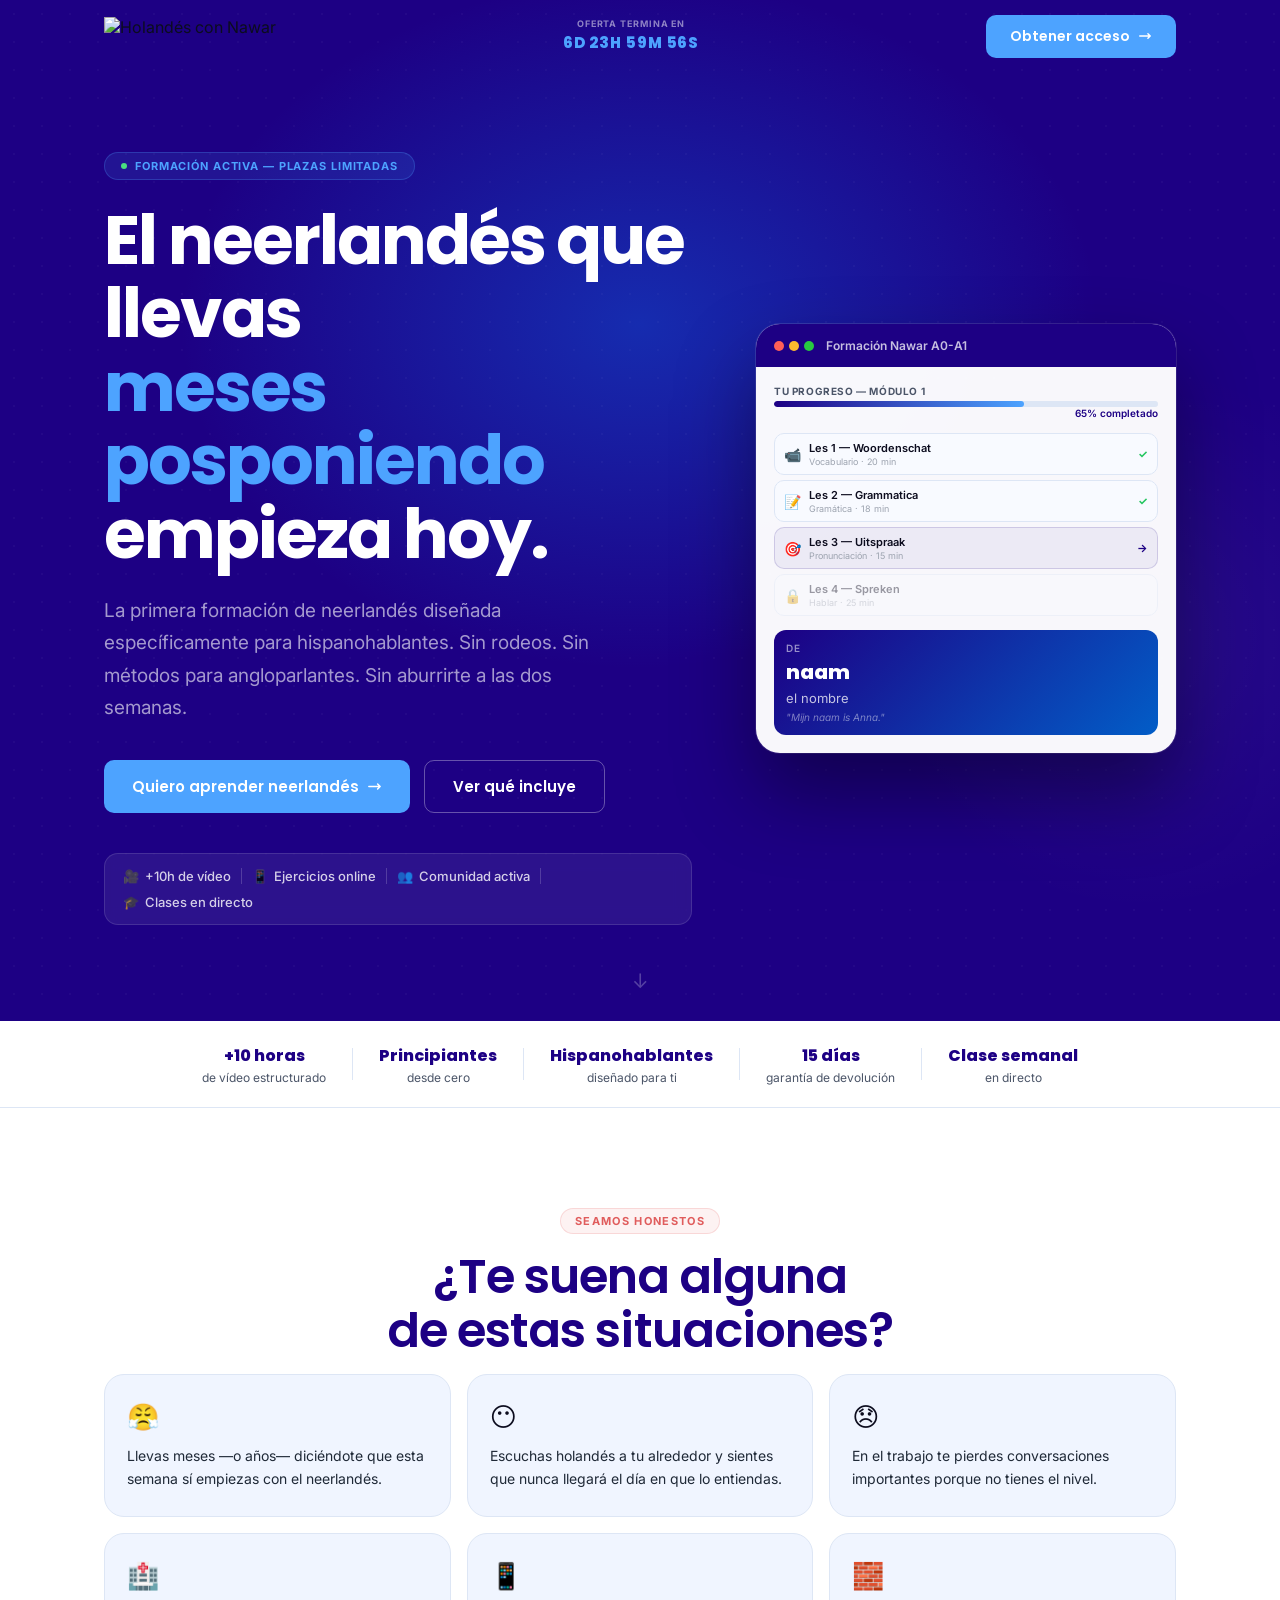
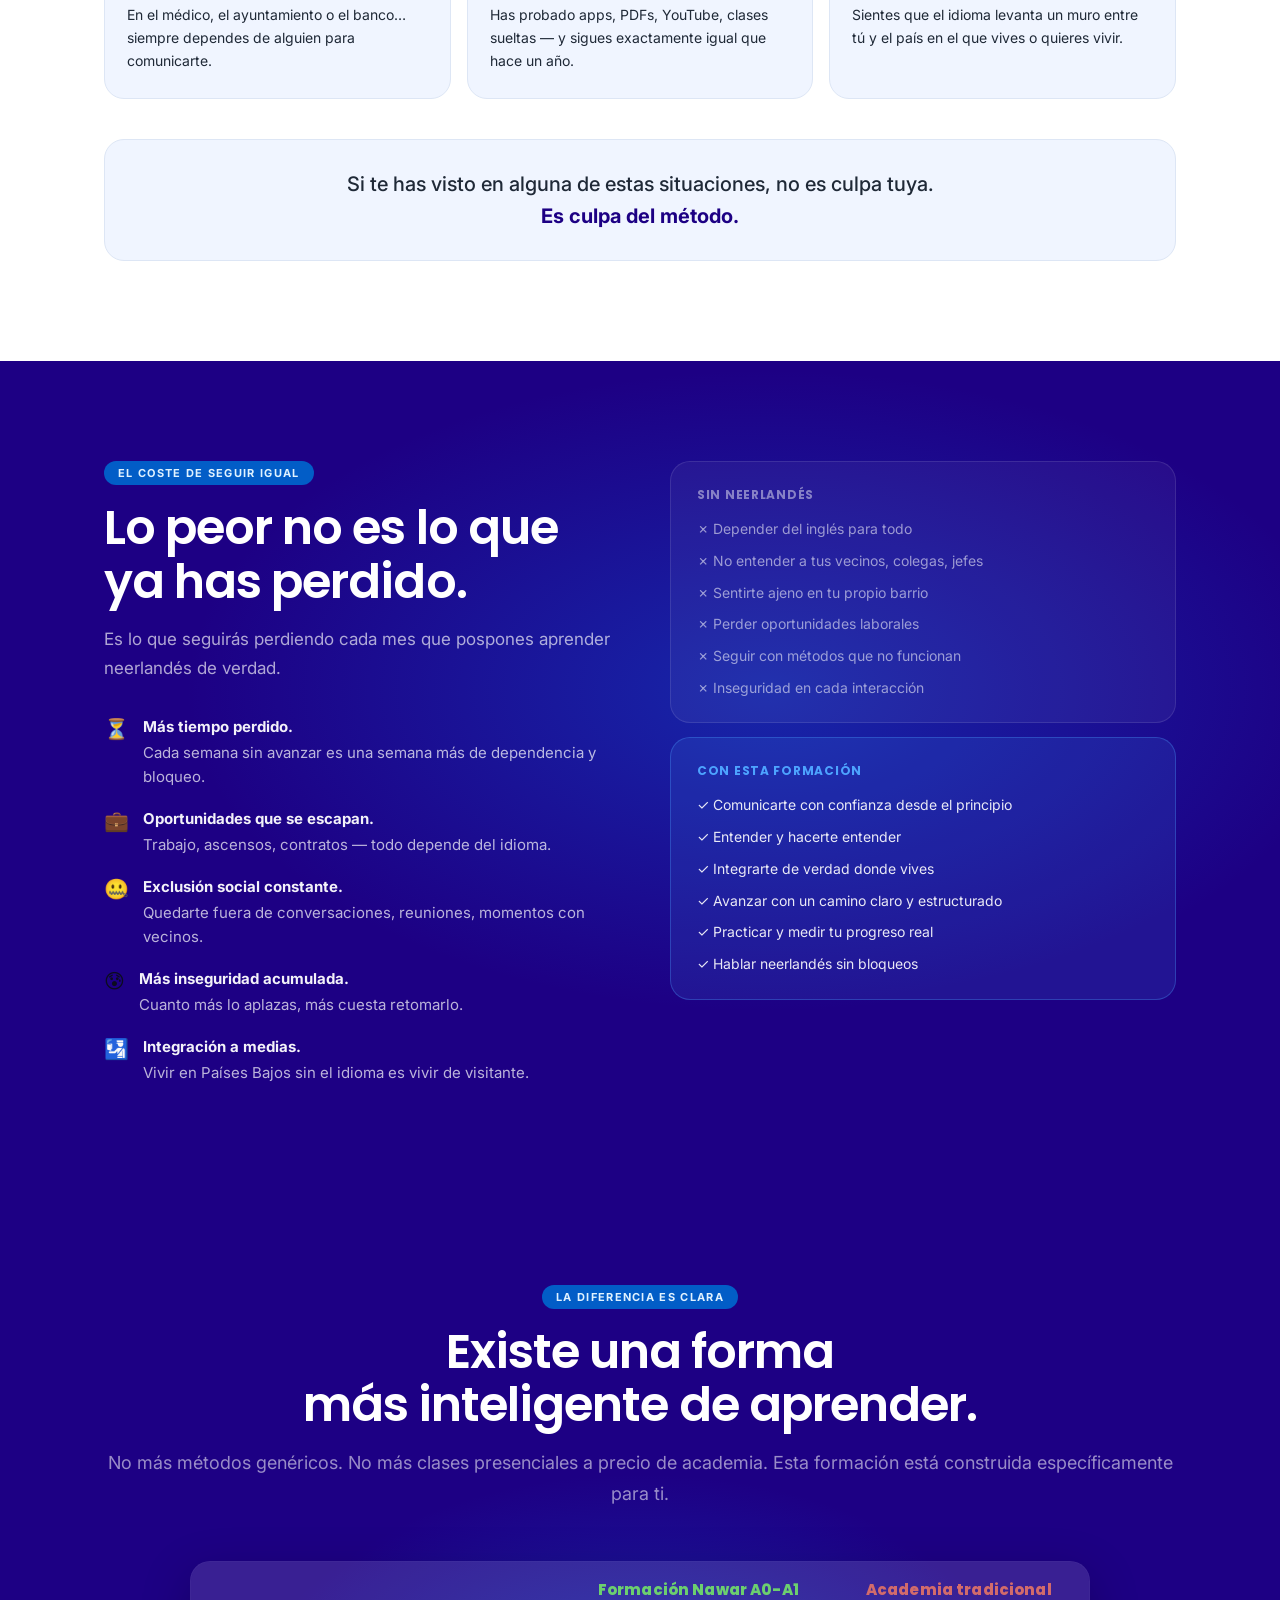
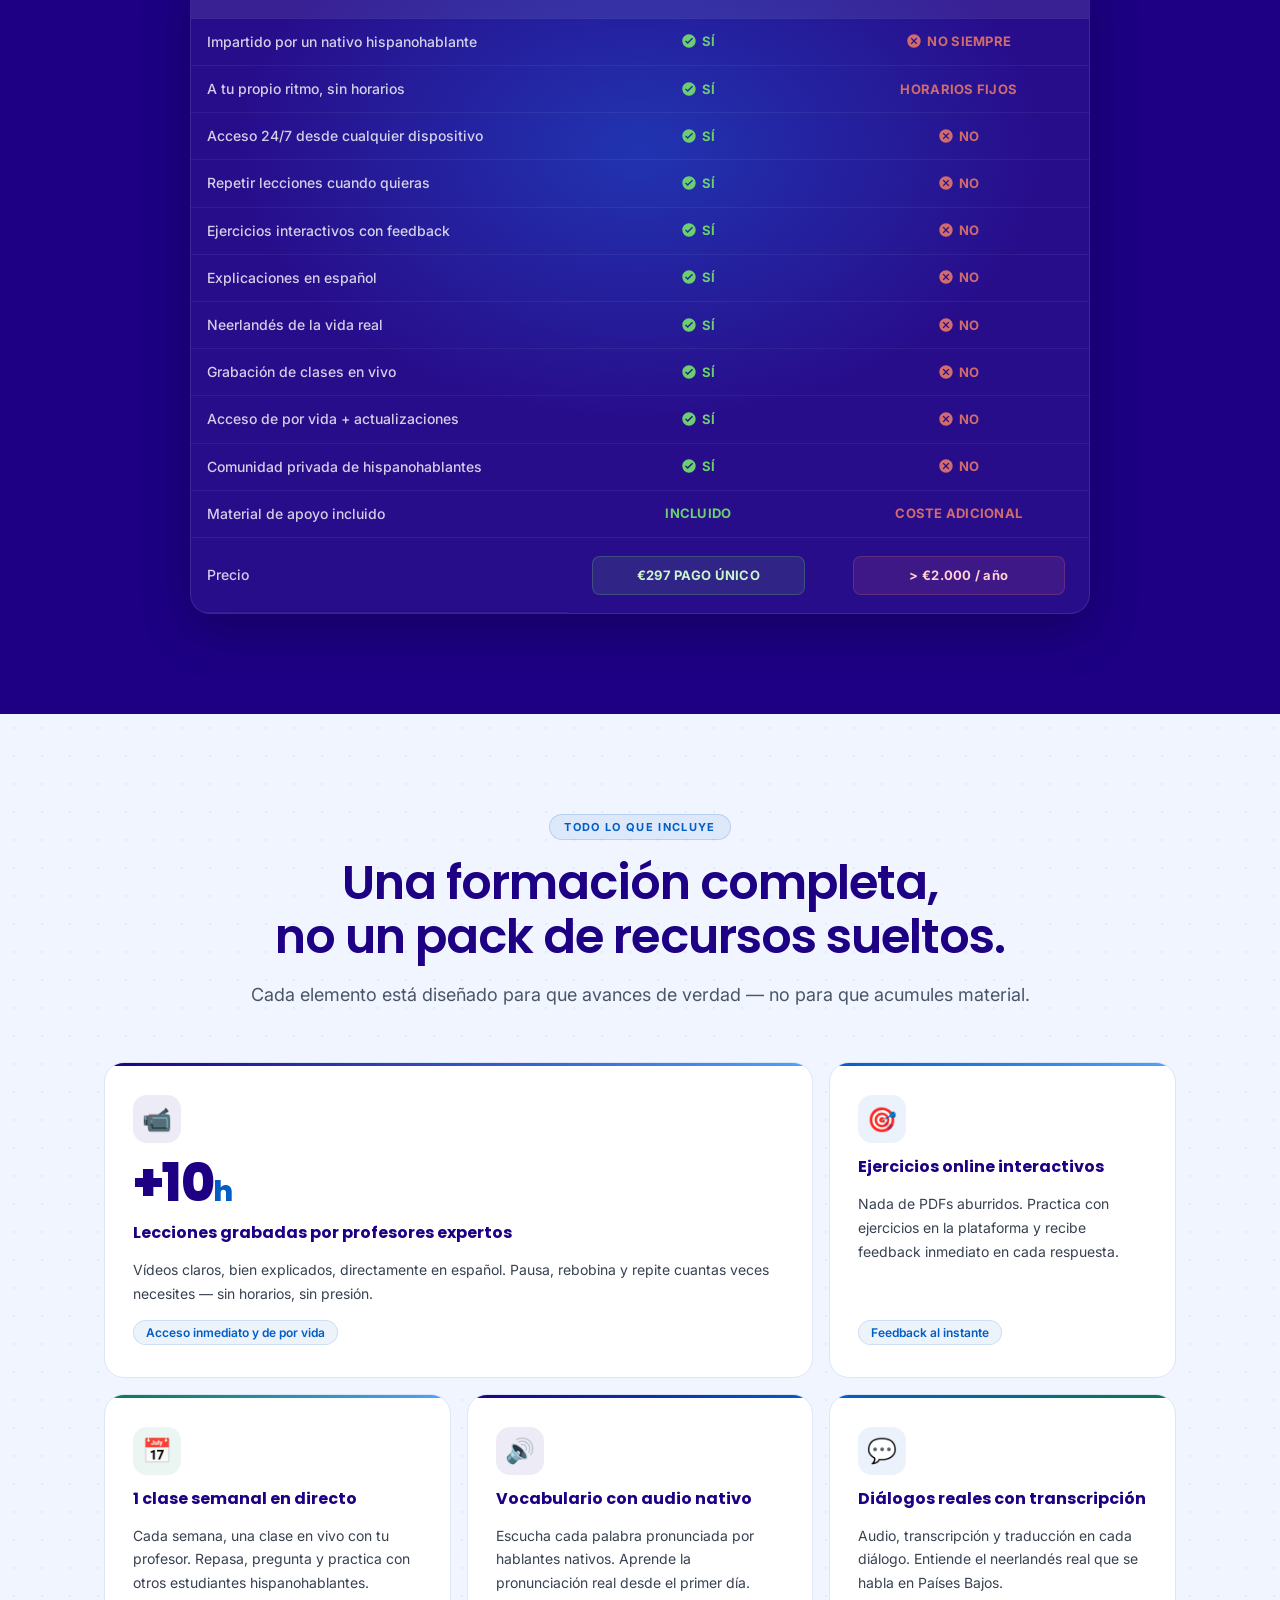
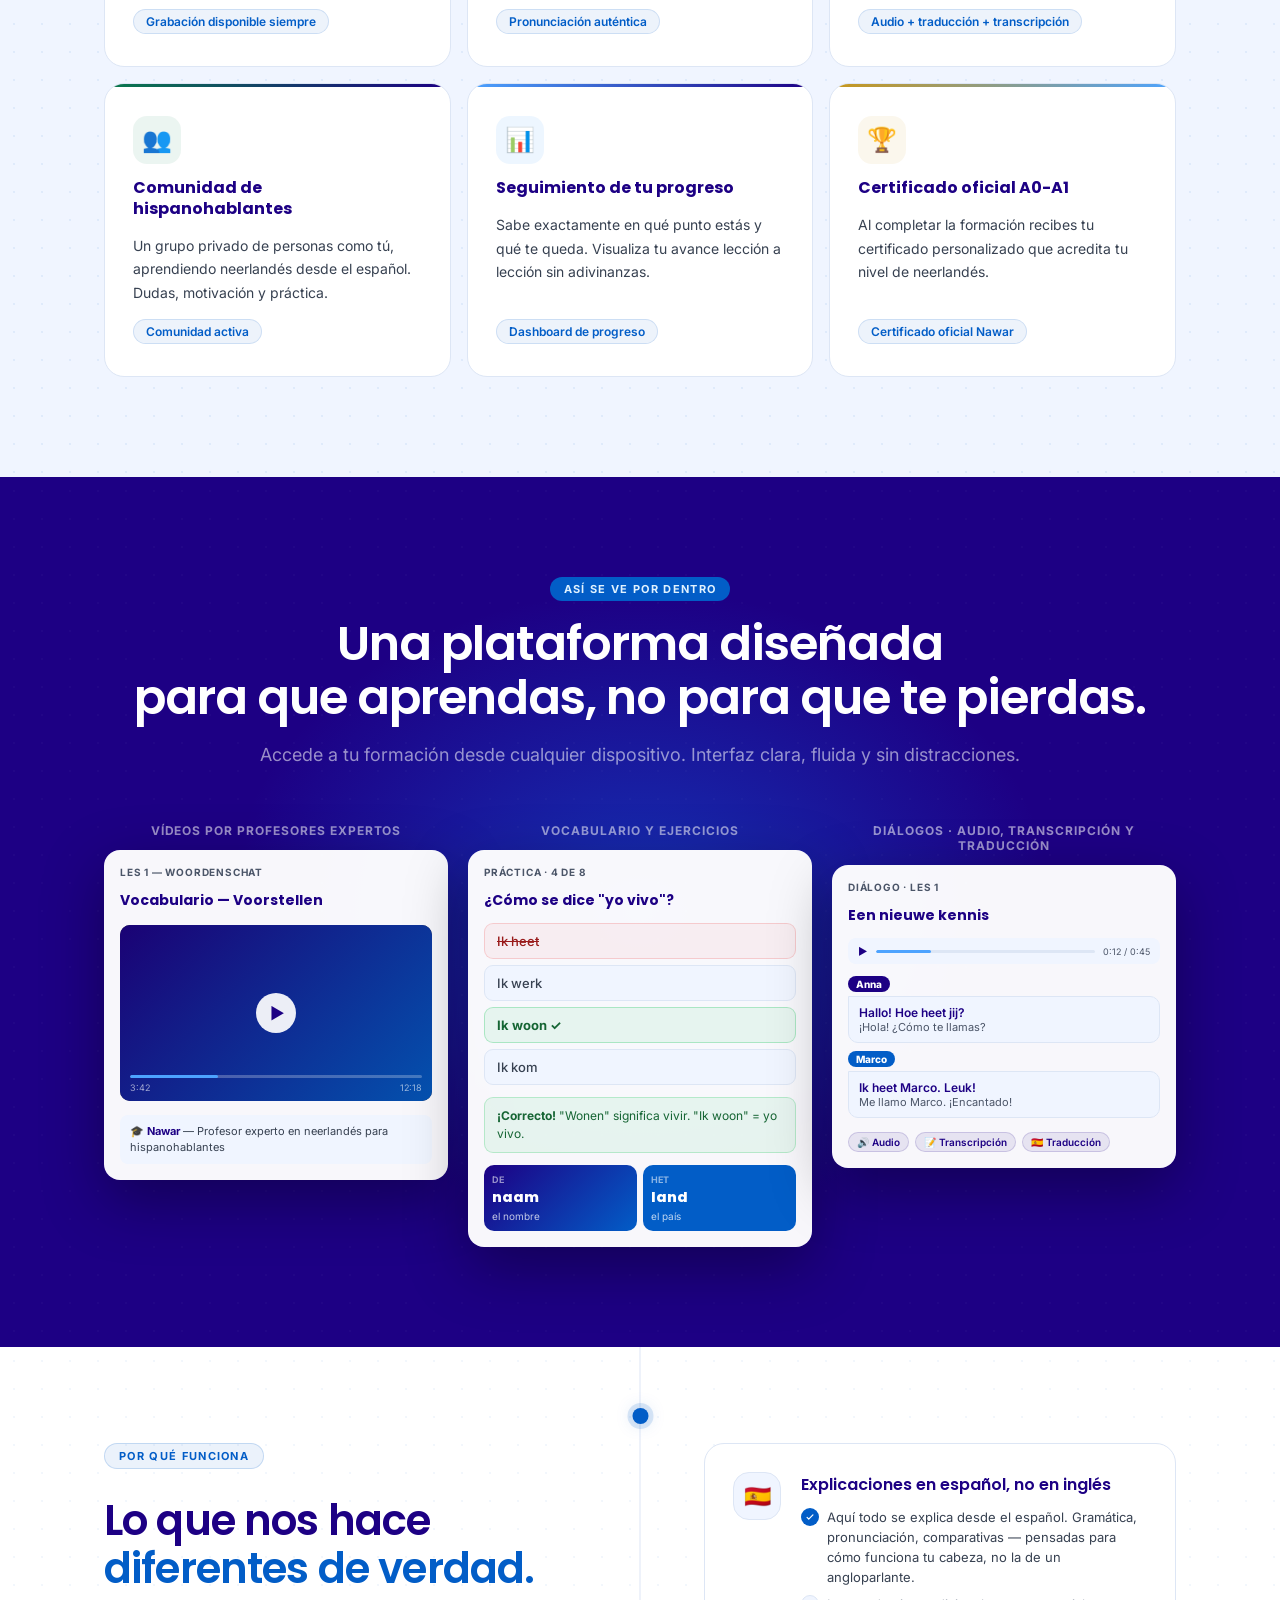
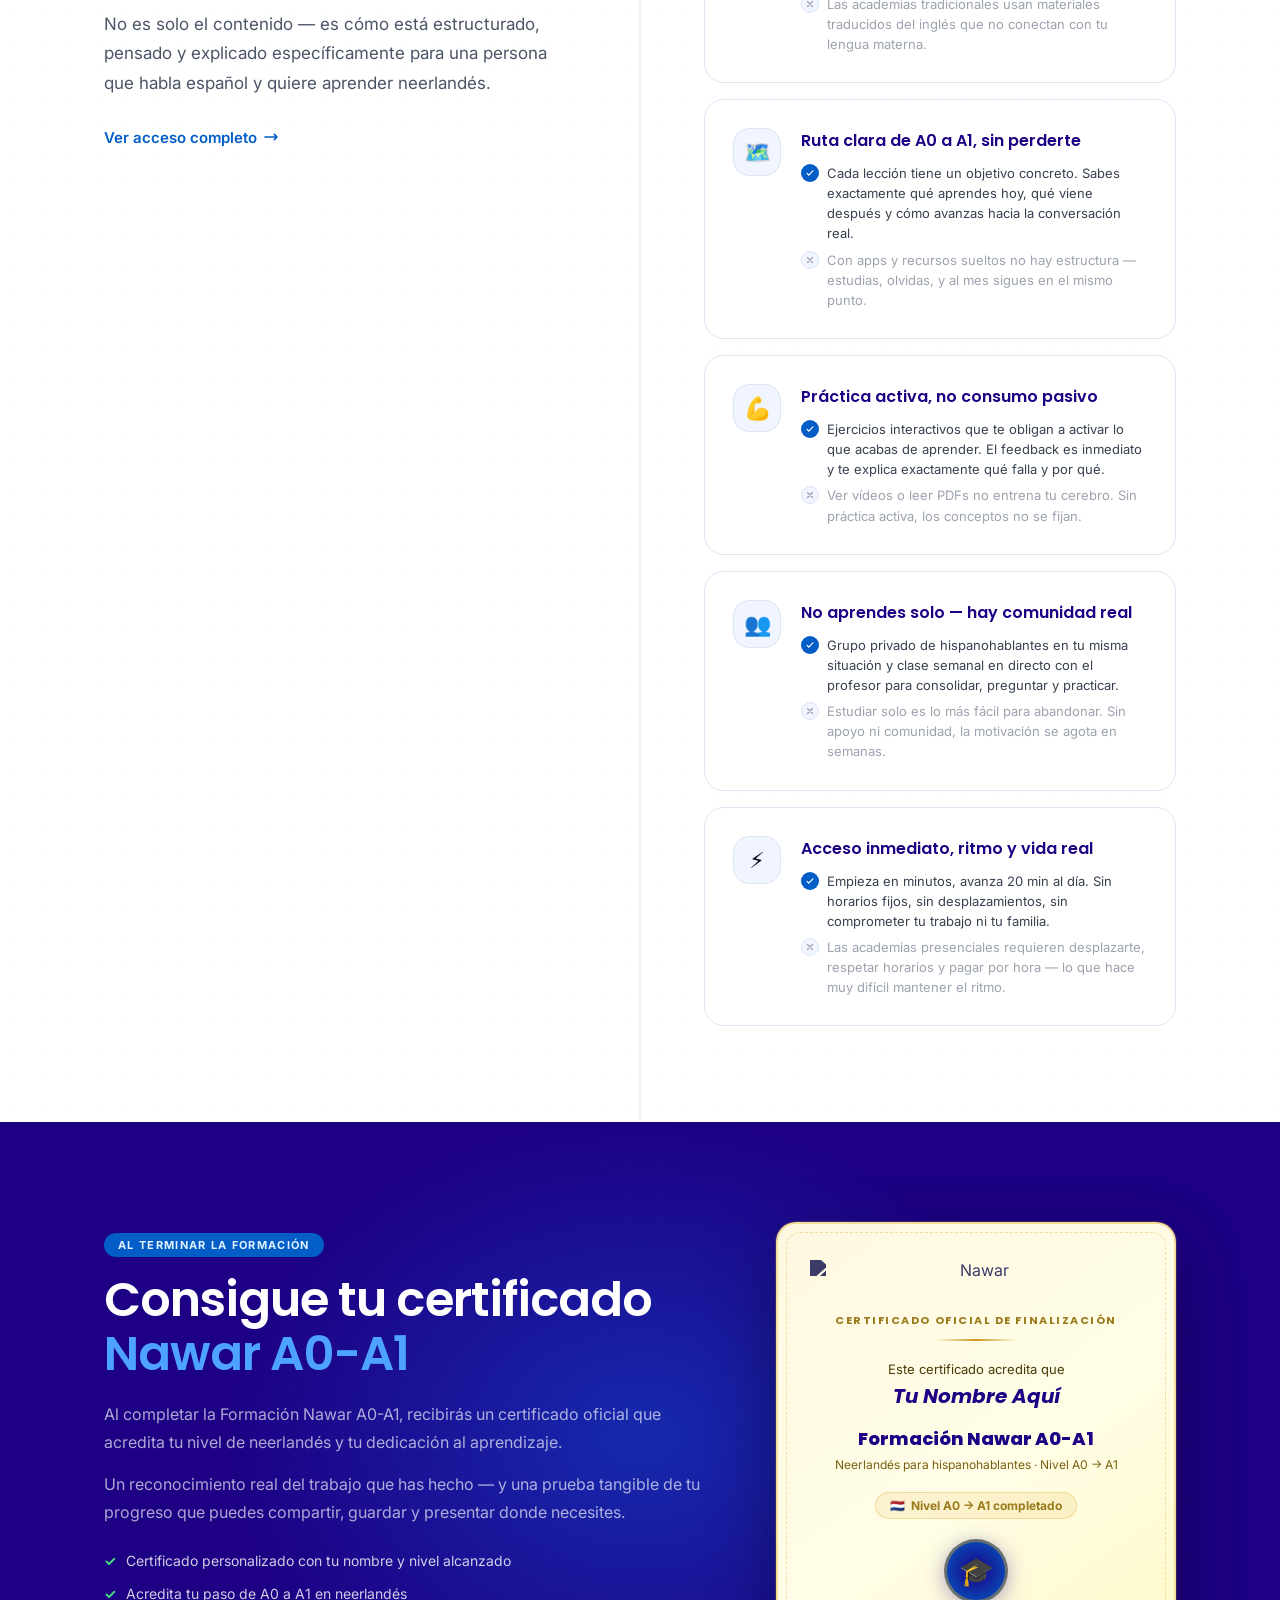
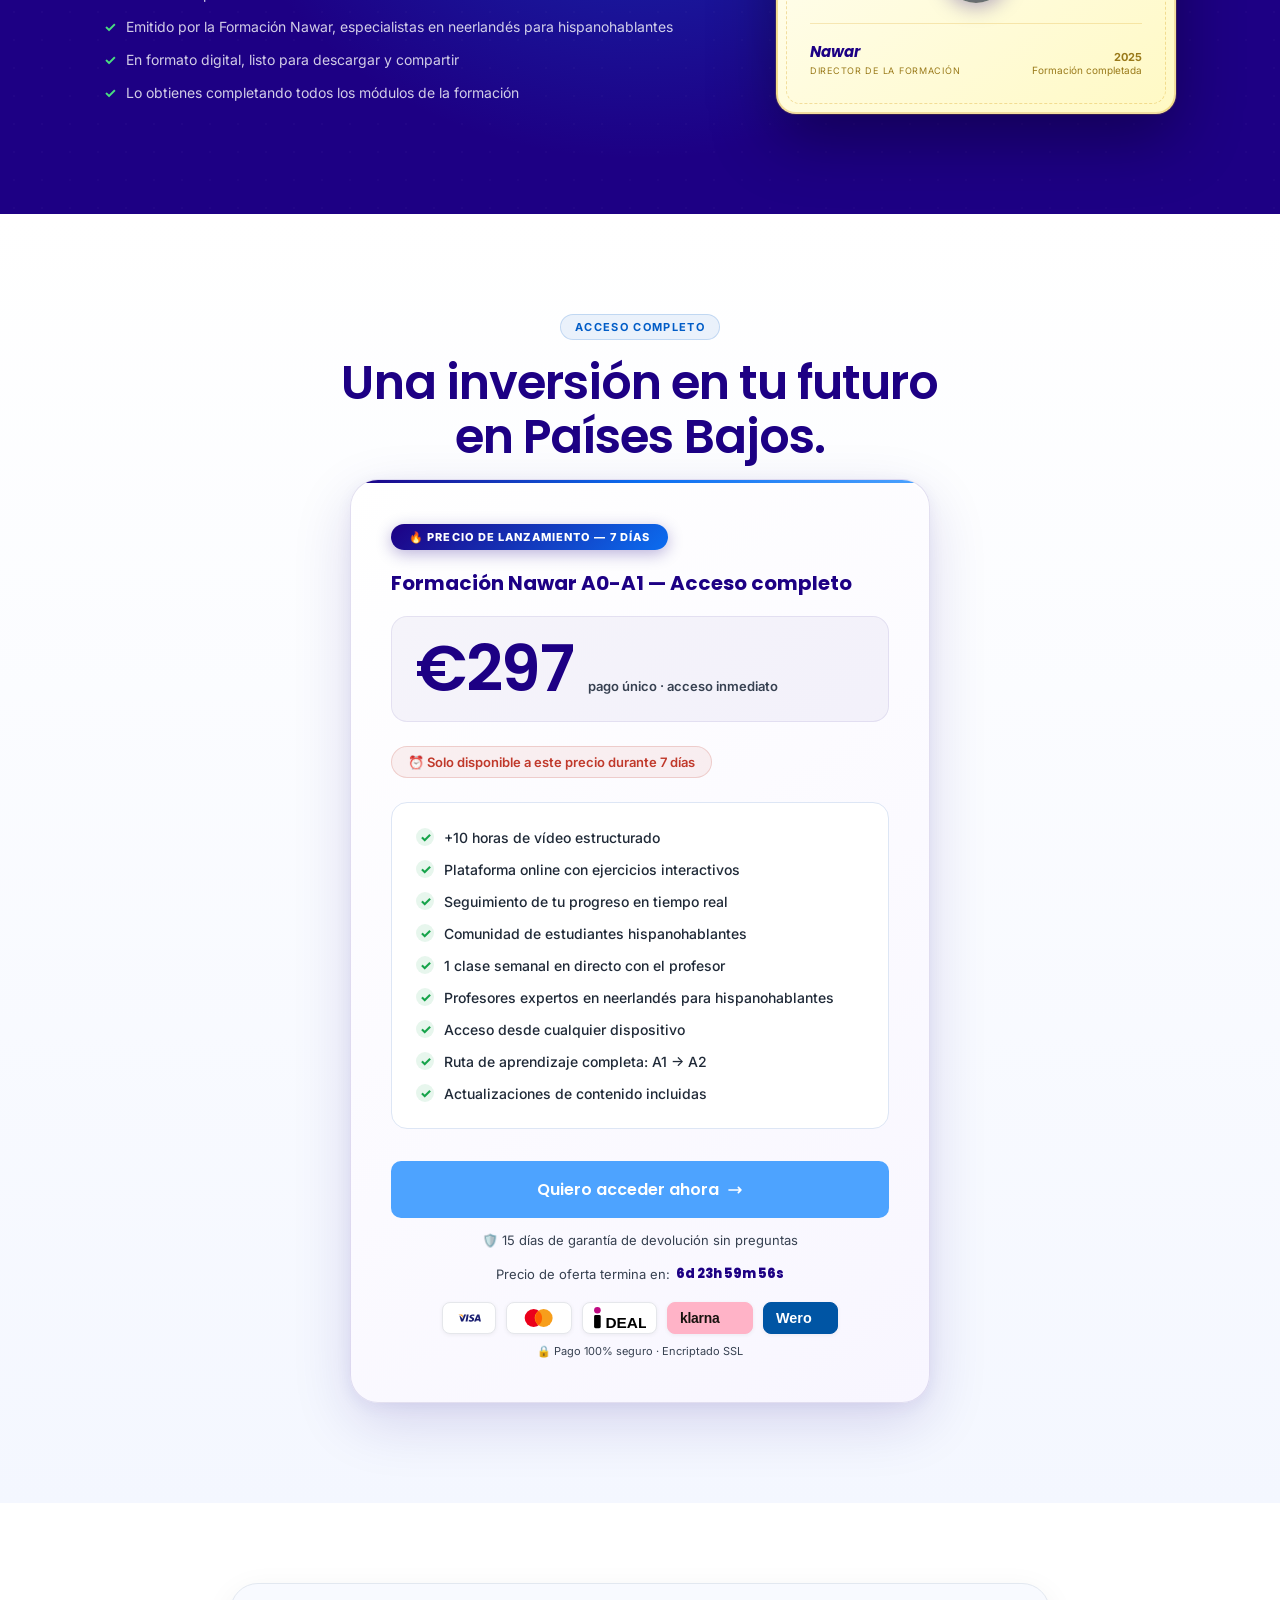
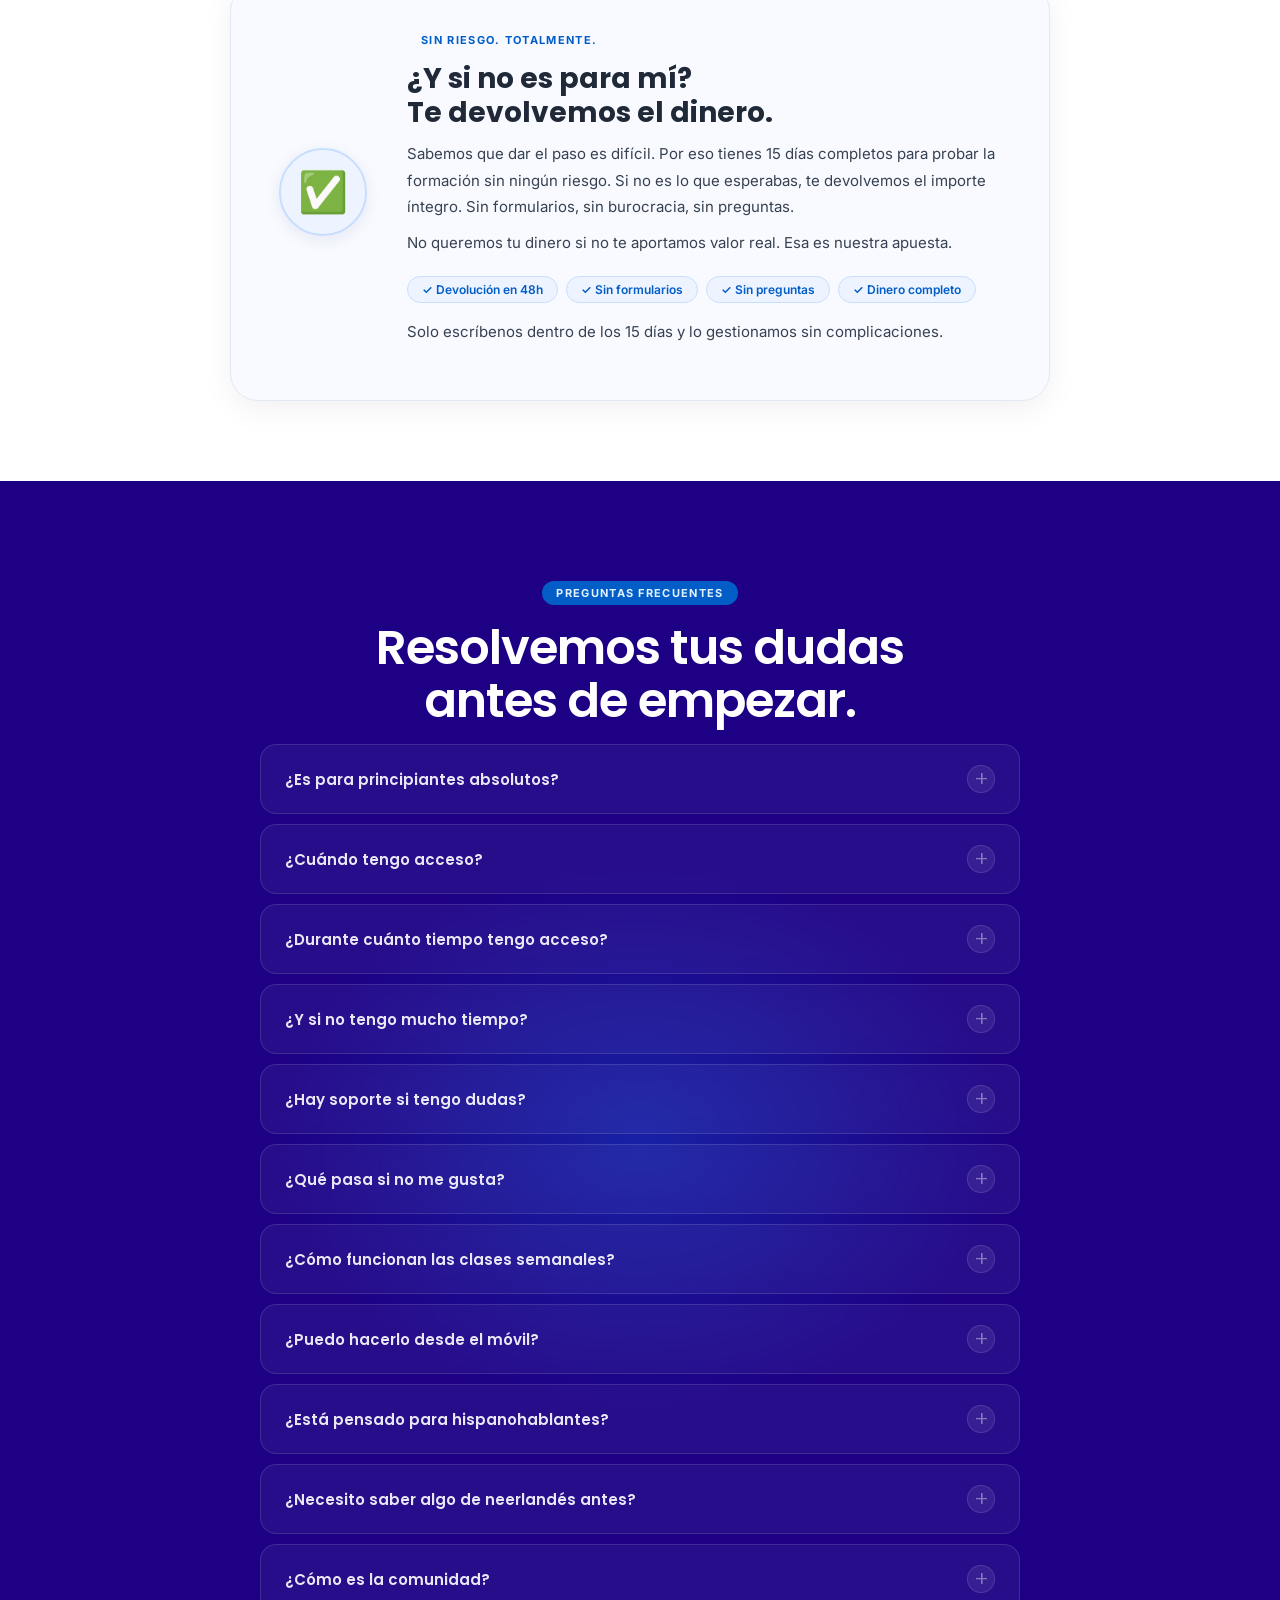
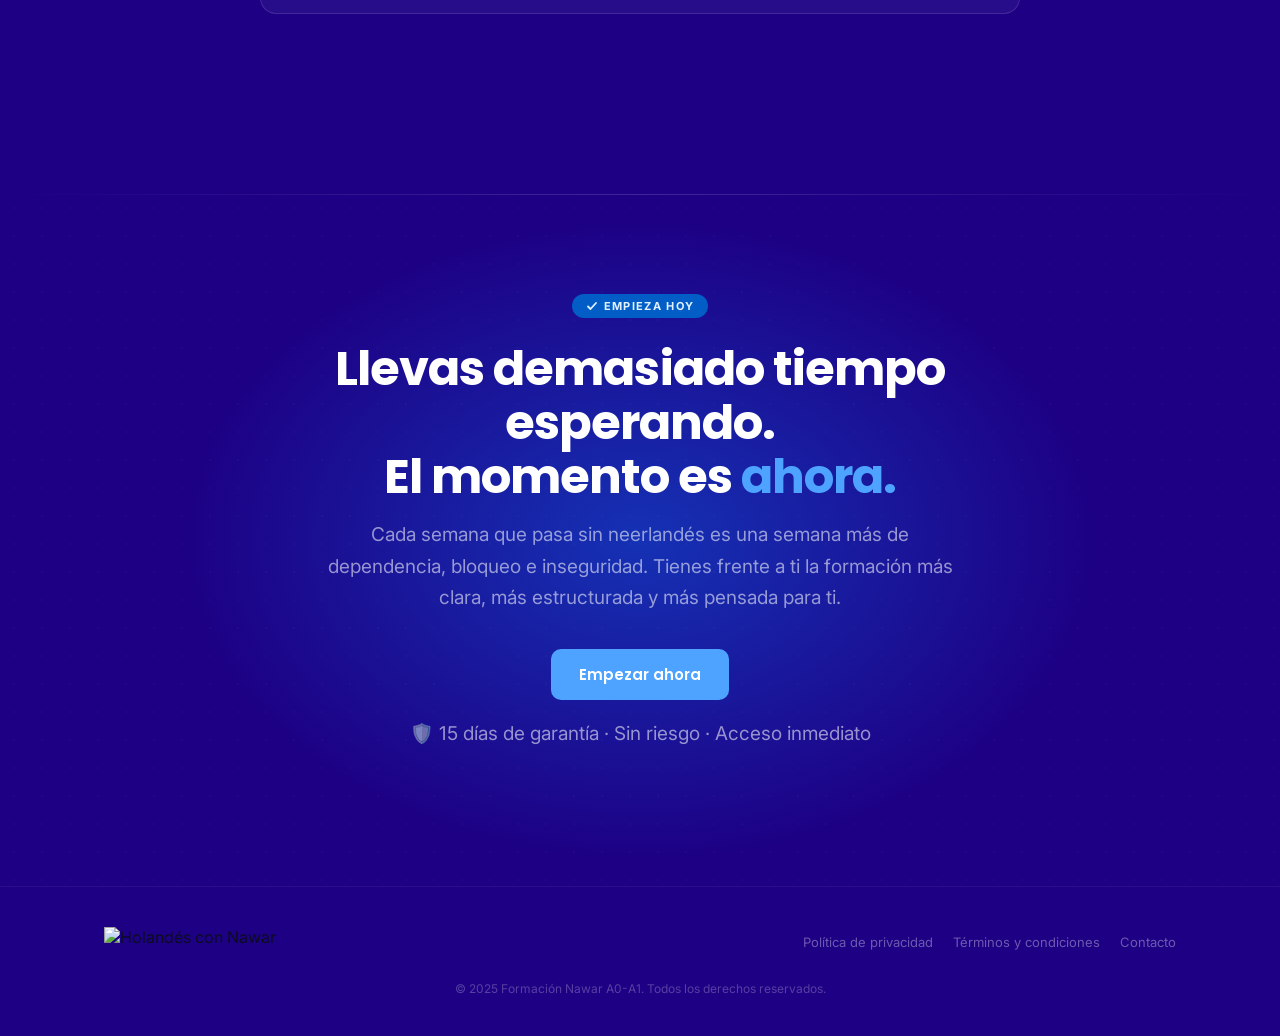
==== index.html @ f3c936f6 "Polish: white nav btn text, smoother dot, lighter 297 weight, better payment SVGs Co-Authored-By: Cl" ====
<!DOCTYPE html>
<html lang="es">
<head>
  <meta charset="UTF-8" />
  <meta name="viewport" content="width=device-width, initial-scale=1.0" />
  <meta name="description" content="La formación de neerlandés diseñada para hispanohablantes. +10h de vídeo, ejercicios online, comunidad y clases semanales. Solo 7 días a este precio." />
  <title>Formación Nawar A0-A1 — Aprende neerlandés de verdad</title>
  <link rel="preconnect" href="https://fonts.googleapis.com" />
  <link rel="preconnect" href="https://fonts.gstatic.com" crossorigin />
  <link href="https://fonts.googleapis.com/css2?family=Poppins:wght@400;500;600;700;800;900&family=Inter:wght@400;500;600&display=swap" rel="stylesheet" />
  <link rel="stylesheet" href="styles.css" />
</head>
<body>

  <!-- ══════════════════════════════════════════════════════════
       MOBILE NAV BAR (< 960px) — fixed countdown + CTA
  ══════════════════════════════════════════════════════════ -->
  <script>
  (function () {
    const STORAGE_KEY = 'nawar_offer_end_v2';
    const DURATION_MS = 7 * 24 * 60 * 60 * 1000; // 7 días

    let endTs = localStorage.getItem(STORAGE_KEY);
    if (!endTs) {
      endTs = Date.now() + DURATION_MS;
      localStorage.setItem(STORAGE_KEY, endTs);
    } else {
      endTs = parseInt(endTs, 10);
    }

    const css = `
    @media (min-width:960px){
      #hn-mbar, #hn-mbar-spacer { display:none !important; }
    }
    #hn-mbar{
      position:fixed; top:0; left:0; right:0; z-index:2147483647;
      background:rgba(20,22,28,.35);
      -webkit-backdrop-filter:saturate(140%) blur(18px);
      backdrop-filter:saturate(140%) blur(18px);
      border-bottom:1px solid rgba(255,255,255,.22);
      box-shadow:0 8px 24px rgba(0,0,0,.35), inset 0 1px 0 rgba(255,255,255,.10);
      color:#fff;
    }
    #hn-mbar-inner{
      display:flex; align-items:center; justify-content:space-between;
      padding:8px 14px; gap:10px; max-width:1100px; margin:0 auto;
      font-family:Inter,system-ui,-apple-system,Segoe UI,Roboto,Arial,sans-serif;
    }
    #hn-left{ display:flex; flex-direction:column; gap:3px; min-width:0; }
    #hn-left .brand img{ height:30px; display:block; }
    #hn-left .label{
      font-size:10px; font-weight:700; letter-spacing:.05em;
      opacity:.80; text-transform:uppercase;
    }
    #hn-left .timer{
      font-size:13px; font-weight:800; letter-spacing:.06em;
      font-variant-numeric:tabular-nums;
    }
    #hn-right{ display:flex; align-items:center; }
    #hn-mbar .cta{
      display:inline-block; text-decoration:none; font-weight:700;
      text-transform:uppercase; font-size:11px; letter-spacing:.04em;
      padding:9px 14px; border-radius:10px;
      background:#4da3ff; color:#fff;
      white-space:nowrap; transition:transform .2s ease,filter .2s ease;
    }
    #hn-mbar .cta:active{ transform:scale(.96); }
    #hn-mbar-spacer{ height:64px; }
    `;

    const style = document.createElement('style');
    style.textContent = css;
    document.head.appendChild(style);

    const nav = document.createElement('nav');
    nav.id = 'hn-mbar';
    nav.innerHTML = `
      <div id="hn-mbar-inner">
        <div id="hn-left">
          <a class="brand" href="/" aria-label="Inicio">
            <img src="https://d1yei2z3i6k35z.cloudfront.net/9533860/671a9c9265e23_Logo_Nawar_2.png" alt="Nawar">
          </a>
          <div class="label">ESTA OFERTA TERMINA EN:</div>
          <div class="timer" id="hn-timer">7D 00H 00M 00S</div>
        </div>
        <div id="hn-right">
          <a class="cta" href="#precio">Obtener acceso</a>
        </div>
      </div>
    `;
    document.body.prepend(nav);

    const spacer = document.createElement('div');
    spacer.id = 'hn-mbar-spacer';
    nav.insertAdjacentElement('afterend', spacer);

    const setSpacer = () => {
      const rect = document.getElementById('hn-mbar')?.getBoundingClientRect();
      spacer.style.height = ((rect?.height || 64) + 0) + 'px';
    };
    window.addEventListener('load', setSpacer);
    window.addEventListener('resize', setSpacer);

    function pad(n){ return (n<10?'0':'')+n; }

    function tick(){
      let diff = endTs - Date.now();
      if (diff < 0) diff = 0;
      const d = Math.floor(diff / (24*60*60*1000));
      const h = Math.floor((diff % (24*60*60*1000)) / (60*60*1000));
      const m = Math.floor((diff % (60*60*1000)) / (60*1000));
      const s = Math.floor((diff % (60*1000)) / 1000);
      const el = document.getElementById('hn-timer');
      if (el) el.textContent = `${d}D ${pad(h)}H ${pad(m)}M ${pad(s)}S`;
      if (diff === 0) clearInterval(iv);
      setSpacer();
    }

    const iv = setInterval(tick, 1000);
    tick();
  })();
  </script>

  <!-- ══════════════════════════════════════════════════════════
       DESKTOP NAV (≥ 960px)
  ══════════════════════════════════════════════════════════ -->
  <nav class="nav" id="nav">
    <div class="container nav-inner">
      <a href="#hero" class="nav-logo">
        <img src="https://d1yei2z3i6k35z.cloudfront.net/9533860/671a9c9265e23_Logo_Nawar_2.png" alt="Holandés con Nawar" />
      </a>
      <div class="nav-timer-block">
        <div class="nav-timer-label">oferta termina en</div>
        <div class="nav-timer-value" id="nav-desktop-timer">7D 00H 00M 00S</div>
      </div>
      <a href="https://buy.stripe.com/eVq28r7yVfZJdpI8Yd2cg05" class="btn btn-primary btn-md" target="_blank" rel="noopener">
        Obtener acceso
        <svg width="14" height="14" fill="none" stroke="currentColor" stroke-width="2.5" viewBox="0 0 24 24"><path stroke-linecap="round" stroke-linejoin="round" d="M17 8l4 4m0 0l-4 4m4-4H3"/></svg>
      </a>
    </div>
  </nav>

  <!-- ══════════════════════════════════════════════════════════
       HERO
  ══════════════════════════════════════════════════════════ -->
  <section class="hero" id="hero">
    <div class="hero-glow hero-glow-1" aria-hidden="true"></div>
    <div class="hero-glow hero-glow-2" aria-hidden="true"></div>
    <div class="hero-dots dots-dark" aria-hidden="true" style="position:absolute;inset:0;pointer-events:none;opacity:.5"></div>

    <div class="hero-inner">

      <!-- Left content -->
      <div data-anim="fade-up">
        <div class="hero-badge">
          <span class="badge-dot"></span>
          Formación activa — Plazas limitadas
        </div>
        <h1 class="hero-headline">
          El neerlandés que llevas<br />
          <em>meses posponiendo</em><br />
          empieza hoy.
        </h1>
        <p class="hero-sub">
          La primera formación de neerlandés diseñada específicamente para hispanohablantes.
          Sin rodeos. Sin métodos para angloparlantes. Sin aburrirte a las dos semanas.
        </p>
        <div class="hero-ctas">
          <a href="https://buy.stripe.com/eVq28r7yVfZJdpI8Yd2cg05" class="btn btn-primary btn-lg" target="_blank" rel="noopener">
            Quiero aprender neerlandés
            <svg width="15" height="15" fill="none" stroke="currentColor" stroke-width="2.5" viewBox="0 0 24 24"><path stroke-linecap="round" stroke-linejoin="round" d="M17 8l4 4m0 0l-4 4m4-4H3"/></svg>
          </a>
          <a href="#incluye" class="btn btn-outline btn-lg">Ver qué incluye</a>
        </div>
        <div class="hero-trust">
          <div class="trust-item"><span>🎥</span><span>+10h de vídeo</span></div>
          <div class="trust-sep"></div>
          <div class="trust-item"><span>📱</span><span>Ejercicios online</span></div>
          <div class="trust-sep"></div>
          <div class="trust-item"><span>👥</span><span>Comunidad activa</span></div>
          <div class="trust-sep"></div>
          <div class="trust-item"><span>🎓</span><span>Clases en directo</span></div>
        </div>
      </div>

      <!-- Right — mockup -->
      <div data-anim="fade-left">
        <div class="platform-mockup">
          <div class="mockup-header">
            <div class="mockup-dots"><span></span><span></span><span></span></div>
            <span class="mockup-title">Formación Nawar A0-A1</span>
          </div>
          <div class="mockup-body">
            <div>
              <div class="mockup-label">Tu progreso — Módulo 1</div>
              <div class="mockup-progress-bar"><div class="mockup-progress-fill" style="width:65%"></div></div>
              <div class="mockup-pct">65% completado</div>
            </div>
            <div class="mockup-modules">
              <div class="mockup-module active">
                <div class="module-icon">📹</div>
                <div class="module-info">
                  <span class="module-title">Les 1 — Woordenschat</span>
                  <span class="module-sub">Vocabulario · 20 min</span>
                </div>
                <span class="module-badge done">✓</span>
              </div>
              <div class="mockup-module active">
                <div class="module-icon">📝</div>
                <div class="module-info">
                  <span class="module-title">Les 2 — Grammatica</span>
                  <span class="module-sub">Gramática · 18 min</span>
                </div>
                <span class="module-badge done">✓</span>
              </div>
              <div class="mockup-module current">
                <div class="module-icon">🎯</div>
                <div class="module-info">
                  <span class="module-title">Les 3 — Uitspraak</span>
                  <span class="module-sub">Pronunciación · 15 min</span>
                </div>
                <span class="module-badge current-badge">→</span>
              </div>
              <div class="mockup-module locked">
                <div class="module-icon">🔒</div>
                <div class="module-info">
                  <span class="module-title">Les 4 — Spreken</span>
                  <span class="module-sub">Hablar · 25 min</span>
                </div>
              </div>
            </div>
            <div class="mockup-vocab-card">
              <div class="vocab-article">de</div>
              <div class="vocab-word">naam</div>
              <div class="vocab-translation">el nombre</div>
              <div class="vocab-example">"Mijn naam is Anna."</div>
            </div>
          </div>
        </div>
      </div>

    </div>
    <div class="hero-scroll-hint" aria-hidden="true">↓</div>
  </section>

  <!-- ══════════════════════════════════════════════════════════
       TRUST BAR
  ══════════════════════════════════════════════════════════ -->
  <section class="trust-bar">
    <div class="container trust-bar-inner">
      <div class="trust-bar-item"><strong>+10 horas</strong><span>de vídeo estructurado</span></div>
      <div class="trust-bar-div"></div>
      <div class="trust-bar-item"><strong>Principiantes</strong><span>desde cero</span></div>
      <div class="trust-bar-div"></div>
      <div class="trust-bar-item"><strong>Hispanohablantes</strong><span>diseñado para ti</span></div>
      <div class="trust-bar-div"></div>
      <div class="trust-bar-item"><strong>15 días</strong><span>garantía de devolución</span></div>
      <div class="trust-bar-div"></div>
      <div class="trust-bar-item"><strong>Clase semanal</strong><span>en directo</span></div>
    </div>
  </section>

  <!-- ══════════════════════════════════════════════════════════
       PAIN
  ══════════════════════════════════════════════════════════ -->
  <section class="pain" id="pain">
    <div class="container">
      <div style="text-align:center">
        <div class="eyebrow eyebrow-light" data-anim="fade-up">Seamos honestos</div>
      </div>
      <h2 class="section-title dark center" data-anim="fade-up">
        ¿Te suena alguna<br />de estas situaciones?
      </h2>
      <div class="pain-grid">
        <div class="pain-card" data-anim="fade-up">
          <div class="pain-icon">😤</div>
          <p>Llevas meses —o años— diciéndote que esta semana sí empiezas con el neerlandés.</p>
        </div>
        <div class="pain-card" data-anim="fade-up">
          <div class="pain-icon">😶</div>
          <p>Escuchas holandés a tu alrededor y sientes que nunca llegará el día en que lo entiendas.</p>
        </div>
        <div class="pain-card" data-anim="fade-up">
          <div class="pain-icon">😞</div>
          <p>En el trabajo te pierdes conversaciones importantes porque no tienes el nivel.</p>
        </div>
        <div class="pain-card" data-anim="fade-up">
          <div class="pain-icon">🏥</div>
          <p>En el médico, el ayuntamiento o el banco… siempre dependes de alguien para comunicarte.</p>
        </div>
        <div class="pain-card" data-anim="fade-up">
          <div class="pain-icon">📱</div>
          <p>Has probado apps, PDFs, YouTube, clases sueltas — y sigues exactamente igual que hace un año.</p>
        </div>
        <div class="pain-card" data-anim="fade-up">
          <div class="pain-icon">🧱</div>
          <p>Sientes que el idioma levanta un muro entre tú y el país en el que vives o quieres vivir.</p>
        </div>
      </div>
      <div class="pain-callout" data-anim="fade-up">
        <p>Si te has visto en alguna de estas situaciones, no es culpa tuya.<br />
        <strong>Es culpa del método.</strong></p>
      </div>
    </div>
  </section>

  <!-- ══════════════════════════════════════════════════════════
       CONSEQUENCES
  ══════════════════════════════════════════════════════════ -->
  <section class="consequences">
    <div class="container">
      <div class="consequences-inner" data-anim="fade-up">
        <div>
          <div class="eyebrow eyebrow-dark">El coste de seguir igual</div>
          <h2 class="section-title white">
            Lo peor no es lo que<br />ya has perdido.
          </h2>
          <p class="consequences-intro">
            Es lo que seguirás perdiendo cada mes que pospones aprender neerlandés de verdad.
          </p>
          <ul class="consequences-list">
            <li>
              <span class="cons-icon">⏳</span>
              <div><strong>Más tiempo perdido.</strong> Cada semana sin avanzar es una semana más de dependencia y bloqueo.</div>
            </li>
            <li>
              <span class="cons-icon">💼</span>
              <div><strong>Oportunidades que se escapan.</strong> Trabajo, ascensos, contratos — todo depende del idioma.</div>
            </li>
            <li>
              <span class="cons-icon">🤐</span>
              <div><strong>Exclusión social constante.</strong> Quedarte fuera de conversaciones, reuniones, momentos con vecinos.</div>
            </li>
            <li>
              <span class="cons-icon">😰</span>
              <div><strong>Más inseguridad acumulada.</strong> Cuanto más lo aplazas, más cuesta retomarlo.</div>
            </li>
            <li>
              <span class="cons-icon">🛂</span>
              <div><strong>Integración a medias.</strong> Vivir en Países Bajos sin el idioma es vivir de visitante.</div>
            </li>
          </ul>
        </div>
        <div>
          <div class="vs-block vs-bad">
            <div class="vs-label">Sin neerlandés</div>
            <ul>
              <li>✗ Depender del inglés para todo</li>
              <li>✗ No entender a tus vecinos, colegas, jefes</li>
              <li>✗ Sentirte ajeno en tu propio barrio</li>
              <li>✗ Perder oportunidades laborales</li>
              <li>✗ Seguir con métodos que no funcionan</li>
              <li>✗ Inseguridad en cada interacción</li>
            </ul>
          </div>
          <div class="vs-block vs-good">
            <div class="vs-label">Con esta formación</div>
            <ul>
              <li>✓ Comunicarte con confianza desde el principio</li>
              <li>✓ Entender y hacerte entender</li>
              <li>✓ Integrarte de verdad donde vives</li>
              <li>✓ Avanzar con un camino claro y estructurado</li>
              <li>✓ Practicar y medir tu progreso real</li>
              <li>✓ Hablar neerlandés sin bloqueos</li>
            </ul>
          </div>
        </div>
      </div>
    </div>
  </section>

  <!-- ══════════════════════════════════════════════════════════
       COMPARISON TABLE
  ══════════════════════════════════════════════════════════ -->
  <section class="solution" id="solution">
    <div class="container">
      <div style="text-align:center">
        <div class="eyebrow eyebrow-dark" data-anim="fade-up">La diferencia es clara</div>
      </div>
      <h2 class="section-title white center" data-anim="fade-up">
        Existe una forma<br />más inteligente de aprender.
      </h2>
      <p class="section-subtitle white center" data-anim="fade-up">
        No más métodos genéricos. No más clases presenciales a precio de academia. Esta formación está construida específicamente para ti.
      </p>
      <div class="cmp-wrap" data-anim="fade-up">
        <div class="cmp-card">
          <table class="cmp-table" role="table" aria-label="Comparativa de formaciones">
            <thead>
              <tr>
                <th scope="col" class="cmp-col-feature"> </th>
                <th scope="col" class="cmp-col-good">Formación Nawar A0-A1</th>
                <th scope="col" class="cmp-col-bad">Academia tradicional</th>
              </tr>
            </thead>
            <tbody>
              <tr>
                <th scope="row">Impartido por un nativo hispanohablante</th>
                <td class="ok"><span class="icon-ok"></span>SÍ</td>
                <td class="bad"><span class="icon-bad"></span>NO SIEMPRE</td>
              </tr>
              <tr>
                <th scope="row">A tu propio ritmo, sin horarios</th>
                <td class="ok"><span class="icon-ok"></span>SÍ</td>
                <td class="bad">HORARIOS FIJOS</td>
              </tr>
              <tr>
                <th scope="row">Acceso 24/7 desde cualquier dispositivo</th>
                <td class="ok"><span class="icon-ok"></span>SÍ</td>
                <td class="bad"><span class="icon-bad"></span>NO</td>
              </tr>
              <tr>
                <th scope="row">Repetir lecciones cuando quieras</th>
                <td class="ok"><span class="icon-ok"></span>SÍ</td>
                <td class="bad"><span class="icon-bad"></span>NO</td>
              </tr>
              <tr>
                <th scope="row">Ejercicios interactivos con feedback</th>
                <td class="ok"><span class="icon-ok"></span>SÍ</td>
                <td class="bad"><span class="icon-bad"></span>NO</td>
              </tr>
              <tr>
                <th scope="row">Explicaciones en español</th>
                <td class="ok"><span class="icon-ok"></span>SÍ</td>
                <td class="bad"><span class="icon-bad"></span>NO</td>
              </tr>
              <tr>
                <th scope="row">Neerlandés de la vida real</th>
                <td class="ok"><span class="icon-ok"></span>SÍ</td>
                <td class="bad"><span class="icon-bad"></span>NO</td>
              </tr>
              <tr>
                <th scope="row">Grabación de clases en vivo</th>
                <td class="ok"><span class="icon-ok"></span>SÍ</td>
                <td class="bad"><span class="icon-bad"></span>NO</td>
              </tr>
              <tr>
                <th scope="row">Acceso de por vida + actualizaciones</th>
                <td class="ok"><span class="icon-ok"></span>SÍ</td>
                <td class="bad"><span class="icon-bad"></span>NO</td>
              </tr>
              <tr>
                <th scope="row">Comunidad privada de hispanohablantes</th>
                <td class="ok"><span class="icon-ok"></span>SÍ</td>
                <td class="bad"><span class="icon-bad"></span>NO</td>
              </tr>
              <tr>
                <th scope="row">Material de apoyo incluido</th>
                <td class="ok">INCLUIDO</td>
                <td class="bad">COSTE ADICIONAL</td>
              </tr>
              <tr class="price-row">
                <th scope="row">Precio</th>
                <td><span class="price-good">€297 PAGO ÚNICO</span></td>
                <td><span class="price-bad">> €2.000 / año</span></td>
              </tr>
            </tbody>
          </table>
        </div>
      </div>
    </div>
  </section>

  <!-- ══════════════════════════════════════════════════════════
       BENTO FEATURES (circle.so style)
  ══════════════════════════════════════════════════════════ -->
  <section class="includes" id="incluye">
    <div class="container">
      <div style="text-align:center">
        <div class="eyebrow eyebrow-light" data-anim="fade-up">Todo lo que incluye</div>
      </div>
      <h2 class="section-title dark center" data-anim="fade-up">
        Una formación completa,<br />no un pack de recursos sueltos.
      </h2>
      <p class="section-subtitle dark center" data-anim="fade-up">
        Cada elemento está diseñado para que avances de verdad — no para que acumules material.
      </p>
      <div class="bento-grid">

        <!-- Card grande: horas de vídeo -->
        <div class="bento-card bento-wide" data-anim="fade-up">
          <div class="bento-accent-bar" style="background:linear-gradient(90deg,#1D0084,#4da3ff)"></div>
          <div class="bento-card-icon" style="background:rgba(29,0,132,.08)">📹</div>
          <div class="bento-card-stat">+10<span>h</span></div>
          <h3>Lecciones grabadas por profesores expertos</h3>
          <p>Vídeos claros, bien explicados, directamente en español. Pausa, rebobina y repite cuantas veces necesites — sin horarios, sin presión.</p>
          <span class="bento-pill">Acceso inmediato y de por vida</span>
        </div>

        <!-- Card: ejercicios -->
        <div class="bento-card" data-anim="fade-up">
          <div class="bento-accent-bar" style="background:linear-gradient(90deg,#025dc7,#4da3ff)"></div>
          <div class="bento-card-icon" style="background:rgba(2,93,199,.08)">🎯</div>
          <h3>Ejercicios online interactivos</h3>
          <p>Nada de PDFs aburridos. Practica con ejercicios en la plataforma y recibe feedback inmediato en cada respuesta.</p>
          <span class="bento-pill">Feedback al instante</span>
        </div>

        <!-- Card: clase semanal -->
        <div class="bento-card" data-anim="fade-up">
          <div class="bento-accent-bar" style="background:linear-gradient(90deg,#0b7a4d,#4da3ff)"></div>
          <div class="bento-card-icon" style="background:rgba(11,122,77,.08)">📅</div>
          <h3>1 clase semanal en directo</h3>
          <p>Cada semana, una clase en vivo con tu profesor. Repasa, pregunta y practica con otros estudiantes hispanohablantes.</p>
          <span class="bento-pill">Grabación disponible siempre</span>
        </div>

        <!-- Card: vocabulario audio -->
        <div class="bento-card" data-anim="fade-up">
          <div class="bento-accent-bar" style="background:linear-gradient(90deg,#1D0084,#025dc7)"></div>
          <div class="bento-card-icon" style="background:rgba(29,0,132,.08)">🔊</div>
          <h3>Vocabulario con audio nativo</h3>
          <p>Escucha cada palabra pronunciada por hablantes nativos. Aprende la pronunciación real desde el primer día.</p>
          <span class="bento-pill">Pronunciación auténtica</span>
        </div>

        <!-- Card: diálogos -->
        <div class="bento-card" data-anim="fade-up">
          <div class="bento-accent-bar" style="background:linear-gradient(90deg,#025dc7,#0b7a4d)"></div>
          <div class="bento-card-icon" style="background:rgba(2,93,199,.08)">💬</div>
          <h3>Diálogos reales con transcripción</h3>
          <p>Audio, transcripción y traducción en cada diálogo. Entiende el neerlandés real que se habla en Países Bajos.</p>
          <span class="bento-pill">Audio + traducción + transcripción</span>
        </div>

        <!-- Card: comunidad -->
        <div class="bento-card" data-anim="fade-up">
          <div class="bento-accent-bar" style="background:linear-gradient(90deg,#0b7a4d,#1D0084)"></div>
          <div class="bento-card-icon" style="background:rgba(11,122,77,.08)">👥</div>
          <h3>Comunidad de hispanohablantes</h3>
          <p>Un grupo privado de personas como tú, aprendiendo neerlandés desde el español. Dudas, motivación y práctica.</p>
          <span class="bento-pill">Comunidad activa</span>
        </div>

        <!-- Card: progreso -->
        <div class="bento-card" data-anim="fade-up">
          <div class="bento-accent-bar" style="background:linear-gradient(90deg,#4da3ff,#1D0084)"></div>
          <div class="bento-card-icon" style="background:rgba(77,163,255,.10)">📊</div>
          <h3>Seguimiento de tu progreso</h3>
          <p>Sabe exactamente en qué punto estás y qué te queda. Visualiza tu avance lección a lección sin adivinanzas.</p>
          <span class="bento-pill">Dashboard de progreso</span>
        </div>

        <!-- Card: certificado -->
        <div class="bento-card" data-anim="fade-up">
          <div class="bento-accent-bar" style="background:linear-gradient(90deg,#c9971a,#4da3ff)"></div>
          <div class="bento-card-icon" style="background:rgba(201,151,26,.08)">🏆</div>
          <h3>Certificado oficial A0-A1</h3>
          <p>Al completar la formación recibes tu certificado personalizado que acredita tu nivel de neerlandés.</p>
          <span class="bento-pill">Certificado oficial Nawar</span>
        </div>

      </div>
    </div>
  </section>

  <!-- ══════════════════════════════════════════════════════════
       INSIDE LOOK
  ══════════════════════════════════════════════════════════ -->
  <section class="inside-look">
    <div class="inside-glow" aria-hidden="true"></div>
    <div class="dots-dark" aria-hidden="true" style="position:absolute;inset:0;pointer-events:none;opacity:.4"></div>
    <div class="container" style="position:relative">
      <div style="text-align:center">
        <div class="eyebrow eyebrow-dark" data-anim="fade-up">Así se ve por dentro</div>
      </div>
      <h2 class="section-title white center" data-anim="fade-up">
        Una plataforma diseñada<br />para que aprendas, no para que te pierdas.
      </h2>
      <p class="section-subtitle white center" data-anim="fade-up">
        Accede a tu formación desde cualquier dispositivo. Interfaz clara, fluida y sin distracciones.
      </p>
      <div class="mockups-row">

        <!-- Screen 1: Vídeo grabado -->
        <div class="screen-mockup" data-anim="fade-up">
          <div class="screen-label">Vídeos por profesores expertos</div>
          <div class="screen-frame">
            <div class="screen-inner">
              <div class="s-section-tag">Les 1 — Woordenschat</div>
              <div class="s-title">Vocabulario — Voorstellen</div>
              <!-- Video player mockup -->
              <div style="background:#0C0C1E;border-radius:10px;overflow:hidden;aspect-ratio:16/9;display:flex;align-items:center;justify-content:center;position:relative;margin:2px 0;">
                <div style="position:absolute;inset:0;background:linear-gradient(135deg,#1D0084 0%,#025dc7 100%);opacity:.85"></div>
                <div style="position:relative;z-index:1;width:40px;height:40px;background:rgba(255,255,255,.92);border-radius:50%;display:flex;align-items:center;justify-content:center;">
                  <span style="font-size:16px;margin-left:3px;color:#1D0084">▶</span>
                </div>
                <div style="position:absolute;bottom:8px;left:10px;right:10px;z-index:1;">
                  <div style="height:3px;background:rgba(255,255,255,.25);border-radius:3px;overflow:hidden;">
                    <div style="width:30%;height:100%;background:#4da3ff;border-radius:3px"></div>
                  </div>
                  <div style="display:flex;justify-content:space-between;margin-top:4px;">
                    <span style="font-size:9px;color:rgba(255,255,255,.6)">3:42</span>
                    <span style="font-size:9px;color:rgba(255,255,255,.6)">12:18</span>
                  </div>
                </div>
              </div>
              <div style="background:#F0F5FF;border-radius:8px;padding:8px 10px;font-size:11px;color:#374151;line-height:1.5;">
                🎓 <strong style="color:#1D0084">Nawar</strong> — Profesor experto en neerlandés para hispanohablantes
              </div>
            </div>
          </div>
        </div>

        <!-- Screen 2: Vocab + Exercise -->
        <div class="screen-mockup" data-anim="fade-up">
          <div class="screen-label">Vocabulario y ejercicios</div>
          <div class="screen-frame">
            <div class="screen-inner">
              <div class="s-section-tag">Práctica · 4 de 8</div>
              <div class="s-title">¿Cómo se dice "yo vivo"?</div>
              <div class="s-options">
                <div class="s-option wrong">Ik heet</div>
                <div class="s-option">Ik werk</div>
                <div class="s-option correct">Ik woon ✓</div>
                <div class="s-option">Ik kom</div>
              </div>
              <div class="s-feedback correct-fb">
                <strong>¡Correcto!</strong> "Wonen" significa vivir. "Ik woon" = yo vivo.
              </div>
              <div class="s-vocab-grid" style="grid-template-columns:repeat(2,1fr)">
                <div class="s-vocab-card" style="--c:#1D0084">
                  <div class="s-article">de</div>
                  <div class="s-word">naam</div>
                  <div class="s-trans">el nombre</div>
                </div>
                <div class="s-vocab-card" style="--c:#025dc7">
                  <div class="s-article">het</div>
                  <div class="s-word">land</div>
                  <div class="s-trans">el país</div>
                </div>
              </div>
            </div>
          </div>
        </div>

        <!-- Screen 3: Dialogue with audio + translation -->
        <div class="screen-mockup" data-anim="fade-up">
          <div class="screen-label">Diálogos · audio, transcripción y traducción</div>
          <div class="screen-frame">
            <div class="screen-inner">
              <div class="s-section-tag">Diálogo · Les 1</div>
              <div class="s-title">Een nieuwe kennis</div>
              <div class="s-full-audio-bar">
                <div class="s-play-btn">▶</div>
                <div class="s-progress-track"><div class="s-progress-fill" style="width:25%"></div></div>
                <span class="s-time">0:12 / 0:45</span>
              </div>
              <div class="s-dialogue">
                <div class="s-line">
                  <span class="s-speaker" style="background:#1D0084">Anna</span>
                  <div class="s-speech">
                    <div class="s-dutch">Hallo! Hoe heet jij?</div>
                    <div class="s-spanish">¡Hola! ¿Cómo te llamas?</div>
                  </div>
                </div>
                <div class="s-line">
                  <span class="s-speaker" style="background:#025dc7">Marco</span>
                  <div class="s-speech">
                    <div class="s-dutch">Ik heet Marco. Leuk!</div>
                    <div class="s-spanish">Me llamo Marco. ¡Encantado!</div>
                  </div>
                </div>
              </div>
              <div style="display:flex;gap:6px;flex-wrap:wrap;margin-top:2px">
                <span style="font-size:10px;padding:3px 8px;border-radius:100px;background:rgba(29,0,132,.08);border:1px solid rgba(29,0,132,.15);color:#1D0084;font-weight:600">🔊 Audio</span>
                <span style="font-size:10px;padding:3px 8px;border-radius:100px;background:rgba(29,0,132,.08);border:1px solid rgba(29,0,132,.15);color:#1D0084;font-weight:600">📝 Transcripción</span>
                <span style="font-size:10px;padding:3px 8px;border-radius:100px;background:rgba(29,0,132,.08);border:1px solid rgba(29,0,132,.15);color:#1D0084;font-weight:600">🇪🇸 Traducción</span>
              </div>
            </div>
          </div>
        </div>

      </div>
    </div>
  </section>

  <!-- ══════════════════════════════════════════════════════════
       STICKY FEATURES (left fixed, right scrolls)
  ══════════════════════════════════════════════════════════ -->
  <section class="differentiators" id="metodo">
    <div style="position:absolute;top:0;left:0;right:0;bottom:0;pointer-events:none;overflow:hidden" aria-hidden="true">
      <div class="sf-divider-line">
        <div class="sf-divider-dot" id="sf-dot"></div>
      </div>
    </div>
    <div class="container" style="position:relative">
      <div class="sf-grid">

        <!-- LEFT: sticky -->
        <div class="sf-left">
          <div class="eyebrow eyebrow-light">Por qué funciona</div>
          <h2>Lo que nos hace<br /><span style="color:var(--brand-mid)">diferentes de verdad.</span></h2>
          <p>
            No es solo el contenido — es cómo está estructurado, pensado y explicado específicamente para una persona que habla español y quiere aprender neerlandés.
          </p>
          <a href="#precio" class="sf-left-link">
            Ver acceso completo
            <svg width="16" height="16" fill="none" stroke="currentColor" stroke-width="2.5" viewBox="0 0 24 24"><path stroke-linecap="round" stroke-linejoin="round" d="M17 8l4 4m0 0l-4 4m4-4H3"/></svg>
          </a>
        </div>

        <!-- RIGHT: scrolling cards -->
        <div class="sf-right">

          <div class="sf-card" data-anim="fade-up">
            <div class="sf-card-icon">🇪🇸</div>
            <div class="sf-card-body">
              <h3>Explicaciones en español, no en inglés</h3>
              <div class="sf-card-nawar">
                <span class="sf-check"><svg fill="none" stroke="currentColor" stroke-width="3" viewBox="0 0 24 24"><path stroke-linecap="round" stroke-linejoin="round" d="M5 13l4 4L19 7"/></svg></span>
                <p>Aquí todo se explica desde el español. Gramática, pronunciación, comparativas — pensadas para cómo funciona tu cabeza, no la de un angloparlante.</p>
              </div>
              <div class="sf-card-classic">
                <span class="sf-cross"><svg fill="none" stroke="currentColor" stroke-width="3" viewBox="0 0 24 24"><path stroke-linecap="round" stroke-linejoin="round" d="M6 18L18 6M6 6l12 12"/></svg></span>
                <p>Las academias tradicionales usan materiales traducidos del inglés que no conectan con tu lengua materna.</p>
              </div>
            </div>
          </div>

          <div class="sf-card" data-anim="fade-up">
            <div class="sf-card-icon">🗺️</div>
            <div class="sf-card-body">
              <h3>Ruta clara de A0 a A1, sin perderte</h3>
              <div class="sf-card-nawar">
                <span class="sf-check"><svg fill="none" stroke="currentColor" stroke-width="3" viewBox="0 0 24 24"><path stroke-linecap="round" stroke-linejoin="round" d="M5 13l4 4L19 7"/></svg></span>
                <p>Cada lección tiene un objetivo concreto. Sabes exactamente qué aprendes hoy, qué viene después y cómo avanzas hacia la conversación real.</p>
              </div>
              <div class="sf-card-classic">
                <span class="sf-cross"><svg fill="none" stroke="currentColor" stroke-width="3" viewBox="0 0 24 24"><path stroke-linecap="round" stroke-linejoin="round" d="M6 18L18 6M6 6l12 12"/></svg></span>
                <p>Con apps y recursos sueltos no hay estructura — estudias, olvidas, y al mes sigues en el mismo punto.</p>
              </div>
            </div>
          </div>

          <div class="sf-card" data-anim="fade-up">
            <div class="sf-card-icon">💪</div>
            <div class="sf-card-body">
              <h3>Práctica activa, no consumo pasivo</h3>
              <div class="sf-card-nawar">
                <span class="sf-check"><svg fill="none" stroke="currentColor" stroke-width="3" viewBox="0 0 24 24"><path stroke-linecap="round" stroke-linejoin="round" d="M5 13l4 4L19 7"/></svg></span>
                <p>Ejercicios interactivos que te obligan a activar lo que acabas de aprender. El feedback es inmediato y te explica exactamente qué falla y por qué.</p>
              </div>
              <div class="sf-card-classic">
                <span class="sf-cross"><svg fill="none" stroke="currentColor" stroke-width="3" viewBox="0 0 24 24"><path stroke-linecap="round" stroke-linejoin="round" d="M6 18L18 6M6 6l12 12"/></svg></span>
                <p>Ver vídeos o leer PDFs no entrena tu cerebro. Sin práctica activa, los conceptos no se fijan.</p>
              </div>
            </div>
          </div>

          <div class="sf-card" data-anim="fade-up">
            <div class="sf-card-icon">👥</div>
            <div class="sf-card-body">
              <h3>No aprendes solo — hay comunidad real</h3>
              <div class="sf-card-nawar">
                <span class="sf-check"><svg fill="none" stroke="currentColor" stroke-width="3" viewBox="0 0 24 24"><path stroke-linecap="round" stroke-linejoin="round" d="M5 13l4 4L19 7"/></svg></span>
                <p>Grupo privado de hispanohablantes en tu misma situación y clase semanal en directo con el profesor para consolidar, preguntar y practicar.</p>
              </div>
              <div class="sf-card-classic">
                <span class="sf-cross"><svg fill="none" stroke="currentColor" stroke-width="3" viewBox="0 0 24 24"><path stroke-linecap="round" stroke-linejoin="round" d="M6 18L18 6M6 6l12 12"/></svg></span>
                <p>Estudiar solo es lo más fácil para abandonar. Sin apoyo ni comunidad, la motivación se agota en semanas.</p>
              </div>
            </div>
          </div>

          <div class="sf-card" data-anim="fade-up">
            <div class="sf-card-icon">⚡</div>
            <div class="sf-card-body">
              <h3>Acceso inmediato, ritmo y vida real</h3>
              <div class="sf-card-nawar">
                <span class="sf-check"><svg fill="none" stroke="currentColor" stroke-width="3" viewBox="0 0 24 24"><path stroke-linecap="round" stroke-linejoin="round" d="M5 13l4 4L19 7"/></svg></span>
                <p>Empieza en minutos, avanza 20 min al día. Sin horarios fijos, sin desplazamientos, sin comprometer tu trabajo ni tu familia.</p>
              </div>
              <div class="sf-card-classic">
                <span class="sf-cross"><svg fill="none" stroke="currentColor" stroke-width="3" viewBox="0 0 24 24"><path stroke-linecap="round" stroke-linejoin="round" d="M6 18L18 6M6 6l12 12"/></svg></span>
                <p>Las academias presenciales requieren desplazarte, respetar horarios y pagar por hora — lo que hace muy difícil mantener el ritmo.</p>
              </div>
            </div>
          </div>

        </div>
      </div>
    </div>
  </section>

  <!-- ══════════════════════════════════════════════════════════
       CERTIFICADO
  ══════════════════════════════════════════════════════════ -->
  <section class="certificate-section">
    <div class="dots-dark" aria-hidden="true" style="position:absolute;inset:0;pointer-events:none;opacity:.35"></div>
    <div class="container cert-inner" data-anim="fade-up">

      <!-- Left: text -->
      <div class="cert-text">
        <div class="eyebrow eyebrow-dark">Al terminar la formación</div>
        <h2 class="section-title white">
          Consigue tu certificado<br />
          <span style="color:var(--brand-lt)">Nawar A0-A1</span>
        </h2>
        <p>
          Al completar la Formación Nawar A0-A1, recibirás un certificado oficial
          que acredita tu nivel de neerlandés y tu dedicación al aprendizaje.
        </p>
        <p>
          Un reconocimiento real del trabajo que has hecho — y una prueba tangible
          de tu progreso que puedes compartir, guardar y presentar donde necesites.
        </p>
        <ul class="cert-features">
          <li><span>✓</span> Certificado personalizado con tu nombre y nivel alcanzado</li>
          <li><span>✓</span> Acredita tu paso de A0 a A1 en neerlandés</li>
          <li><span>✓</span> Emitido por la Formación Nawar, especialistas en neerlandés para hispanohablantes</li>
          <li><span>✓</span> En formato digital, listo para descargar y compartir</li>
          <li><span>✓</span> Lo obtienes completando todos los módulos de la formación</li>
        </ul>
      </div>

      <!-- Right: certificate visual -->
      <div data-anim="fade-left">
        <div class="cert-card">
          <img
            src="https://d1yei2z3i6k35z.cloudfront.net/9533860/671a9c9265e23_Logo_Nawar_2.png"
            alt="Nawar"
            class="cert-card-logo"
          />
          <div class="cert-title">Certificado oficial de finalización</div>
          <div class="cert-line"></div>
          <div class="cert-student">Este certificado acredita que</div>
          <div class="cert-student-name">Tu Nombre Aquí</div>
          <div class="cert-heading">Formación Nawar A0-A1</div>
          <div class="cert-sub">Neerlandés para hispanohablantes · Nivel A0 → A1</div>
          <div class="cert-level">
            <span>🇳🇱</span> Nivel A0 → A1 completado
          </div>
          <div class="cert-seal">🎓</div>
          <div class="cert-footer">
            <div class="cert-sign">
              <div class="cert-sign-name">Nawar</div>
              <div class="cert-sign-role">Director de la formación</div>
            </div>
            <div class="cert-date">
              <div style="font-size:11px;font-weight:700;color:#9a7a1a">2025</div>
              <div>Formación completada</div>
            </div>
          </div>
        </div>
      </div>

    </div>
  </section>

  <!-- ══════════════════════════════════════════════════════════
       PRICING
  ══════════════════════════════════════════════════════════ -->
  <section class="pricing" id="precio">
    <div class="container">
      <div style="text-align:center">
        <div class="eyebrow eyebrow-light" data-anim="fade-up">Acceso completo</div>
      </div>
      <h2 class="section-title dark center" data-anim="fade-up">
        Una inversión en tu futuro<br />en Países Bajos.
      </h2>
      <div class="pricing-card-wrap">
        <div class="pricing-card" data-anim="fade-up">
          <div class="pricing-badge">🔥 Precio de lanzamiento — 7 días</div>
          <div class="pricing-name">Formación Nawar A0-A1 — Acceso completo</div>
          <div class="pricing-price-block">
            <span class="price-current">€297</span>
            <span class="price-note" style="color:#374151;font-weight:600">pago único · acceso inmediato</span>
          </div>
          <div class="price-urgency">
            ⏰ Solo disponible a este precio durante 7 días
          </div>
          <ul class="pricing-features">
            <li><span>✓</span> +10 horas de vídeo estructurado</li>
            <li><span>✓</span> Plataforma online con ejercicios interactivos</li>
            <li><span>✓</span> Seguimiento de tu progreso en tiempo real</li>
            <li><span>✓</span> Comunidad de estudiantes hispanohablantes</li>
            <li><span>✓</span> 1 clase semanal en directo con el profesor</li>
            <li><span>✓</span> Profesores expertos en neerlandés para hispanohablantes</li>
            <li><span>✓</span> Acceso desde cualquier dispositivo</li>
            <li><span>✓</span> Ruta de aprendizaje completa: A1 → A2</li>
            <li><span>✓</span> Actualizaciones de contenido incluidas</li>
          </ul>
          <a href="https://buy.stripe.com/eVq28r7yVfZJdpI8Yd2cg05" class="btn btn-primary btn-xl" target="_blank" rel="noopener">
            Quiero acceder ahora
            <svg width="16" height="16" fill="none" stroke="currentColor" stroke-width="2.5" viewBox="0 0 24 24"><path stroke-linecap="round" stroke-linejoin="round" d="M17 8l4 4m0 0l-4 4m4-4H3"/></svg>
          </a>
          <p class="pricing-guarantee-note" style="color:#374151">🛡️ 15 días de garantía de devolución sin preguntas</p>
          <div class="pricing-countdown-mini">
            <span style="color:#374151">Precio de oferta termina en:</span>
            <strong id="price-countdown"></strong>
          </div>
          <div class="payment-logos">
            <!-- Visa -->
            <div class="pay-logo">
              <svg height="18" viewBox="0 0 780 500" xmlns="http://www.w3.org/2000/svg">
                <path d="M293.2 348.7l33.4-195.7h53.4l-33.4 195.7h-53.4zm246.7-191.2c-10.6-3.9-27.2-8.1-47.9-8.1-52.8 0-90 26.5-90.3 64.5-.3 28.1 26.6 43.7 46.9 53.1 20.8 9.6 27.8 15.7 27.7 24.3-.1 13.1-16.6 19.1-32 19.1-21.4 0-32.7-2.9-50.2-10l-6.9-3.1-7.5 43.5c12.5 5.4 35.5 10.1 59.5 10.3 56.1 0 92.5-26.2 92.9-66.9.2-22.3-14.1-39.2-45-53.2-18.8-9.1-30.2-15.1-30.1-24.3 0-8.1 9.7-16.8 30.7-16.8 17.5-.3 30.2 3.5 40.1 7.5l4.8 2.2 7.3-42zm137.4-4.5h-41.2c-12.8 0-22.3 3.5-27.9 16.1l-79.2 178.6h56l11.1-29.2 68.3.1c1.6 6.8 6.5 29.1 6.5 29.1h49.5L677.3 153zm-65.8 122.5c4.4-11.2 21.2-54.4 21.2-54.4-.3.5 4.4-11.3 7.1-18.6l3.6 16.8s10.2 46.4 12.3 56.2h-44.2zm-358.7-122.5l-52.4 133.8-5.6-27.1c-9.7-31.1-40-64.9-73.8-81.8l47.9 171.8 56.5-.1 84.1-196.6H254.8z" fill="#1a1f71"/>
                <path d="M187.4 153h-86.2l-.7 4c67.1 16.2 111.5 55.4 129.9 102.5l-18.7-89.7c-3.3-12.4-12.6-16.3-24.3-16.8z" fill="#f9a533"/>
              </svg>
            </div>
            <!-- Mastercard -->
            <div class="pay-logo">
              <svg height="26" viewBox="0 0 131.39 86.9" xmlns="http://www.w3.org/2000/svg">
                <circle cx="49.01" cy="43.45" r="30.01" fill="#EB001B"/>
                <circle cx="82.38" cy="43.45" r="30.01" fill="#F79E1B"/>
                <path d="M65.7 19.8a30 30 0 0 1 0 47.3 30 30 0 0 1 0-47.3z" fill="#FF5F00"/>
              </svg>
            </div>
            <!-- iDEAL -->
            <div class="pay-logo" style="padding:6px 10px;">
              <svg height="22" viewBox="0 0 72 30" xmlns="http://www.w3.org/2000/svg">
                <!-- dot above i -->
                <circle cx="6" cy="4.5" r="4.5" fill="#C00B82"/>
                <!-- i stem -->
                <rect x="1.5" y="11" width="9" height="18" rx="2" fill="#000"/>
                <!-- DEAL text -->
                <text x="17" y="28" font-family="Arial Black,sans-serif" font-weight="900" font-size="21" fill="#000">DEAL</text>
              </svg>
            </div>
            <!-- Klarna -->
            <div class="pay-logo" style="background:#FFB3C7;border-color:#FFB3C7;padding:6px 12px;">
              <svg height="18" viewBox="0 0 74 22" xmlns="http://www.w3.org/2000/svg">
                <text x="0" y="17" font-family="Arial,sans-serif" font-weight="800" font-size="17" letter-spacing="-0.3" fill="#17120E">klarna</text>
              </svg>
            </div>
            <!-- Wero -->
            <div class="pay-logo" style="background:#0055A4;border-color:#0055A4;padding:6px 12px;">
              <svg height="18" viewBox="0 0 54 20" xmlns="http://www.w3.org/2000/svg">
                <text x="0" y="16" font-family="Arial,sans-serif" font-weight="800" font-size="16" fill="#fff">Wero</text>
              </svg>
            </div>
          </div>
          <p style="text-align:center;font-size:11px;color:#374151;margin-top:10px">🔒 Pago 100% seguro · Encriptado SSL</p>
        </div>
      </div>
    </div>
  </section>

  <!-- ══════════════════════════════════════════════════════════
       GUARANTEE
  ══════════════════════════════════════════════════════════ -->
  <section class="guarantee">
    <div class="container">
      <div class="guarantee-inner" data-anim="fade-up">
        <div class="guarantee-icon-wrap">✅</div>
        <div class="guarantee-content">
          <div class="eyebrow eyebrow-guarantee">Sin riesgo. Totalmente.</div>
          <h2>¿Y si no es para mí?<br />Te devolvemos el dinero.</h2>
          <p>
            Sabemos que dar el paso es difícil. Por eso tienes 15 días completos para probar la formación sin ningún riesgo. Si no es lo que esperabas, te devolvemos el importe íntegro. Sin formularios, sin burocracia, sin preguntas.
          </p>
          <p>
            No queremos tu dinero si no te aportamos valor real. Esa es nuestra apuesta.
          </p>
          <div class="guarantee-pills">
            <span class="guarantee-pill">✓ Devolución en 48h</span>
            <span class="guarantee-pill">✓ Sin formularios</span>
            <span class="guarantee-pill">✓ Sin preguntas</span>
            <span class="guarantee-pill">✓ Dinero completo</span>
          </div>
          <p class="guarantee-fine">
            Solo escríbenos dentro de los 15 días y lo gestionamos sin complicaciones.
          </p>
        </div>
      </div>
    </div>
  </section>

  <!-- ══════════════════════════════════════════════════════════
       FAQ
  ══════════════════════════════════════════════════════════ -->
  <section class="faq" id="faq">
    <div class="container">
      <div style="text-align:center">
        <div class="eyebrow eyebrow-dark" data-anim="fade-up">Preguntas frecuentes</div>
      </div>
      <h2 class="section-title white center" data-anim="fade-up">
        Resolvemos tus dudas<br />antes de empezar.
      </h2>
      <div class="faq-list">

        <div class="faq-item" data-anim="fade-up">
          <button class="faq-question" aria-expanded="false">
            ¿Es para principiantes absolutos?
            <span class="faq-icon">+</span>
          </button>
          <div class="faq-answer">
            Sí. La formación está diseñada desde cero, pensando en alguien que nunca ha estudiado neerlandés o que tiene nociones muy básicas. No necesitas saber nada previo para empezar.
          </div>
        </div>

        <div class="faq-item" data-anim="fade-up">
          <button class="faq-question" aria-expanded="false">
            ¿Cuándo tengo acceso?
            <span class="faq-icon">+</span>
          </button>
          <div class="faq-answer">
            El acceso es inmediato. En cuanto completás el pago, recibirás un email con tus datos de acceso a la plataforma. Puedes empezar en minutos.
          </div>
        </div>

        <div class="faq-item" data-anim="fade-up">
          <button class="faq-question" aria-expanded="false">
            ¿Durante cuánto tiempo tengo acceso?
            <span class="faq-icon">+</span>
          </button>
          <div class="faq-answer">
            El acceso es de larga duración. Puedes acceder a todos los contenidos y actualizaciones futuras de la formación.
          </div>
        </div>

        <div class="faq-item" data-anim="fade-up">
          <button class="faq-question" aria-expanded="false">
            ¿Y si no tengo mucho tiempo?
            <span class="faq-icon">+</span>
          </button>
          <div class="faq-answer">
            La formación está diseñada para adaptarse a tu ritmo. Con 20-30 minutos al día puedes avanzar de forma constante. Tú decides cuándo y cuánto estudias. No hay fechas límite ni presión.
          </div>
        </div>

        <div class="faq-item" data-anim="fade-up">
          <button class="faq-question" aria-expanded="false">
            ¿Hay soporte si tengo dudas?
            <span class="faq-icon">+</span>
          </button>
          <div class="faq-answer">
            Sí. Tienes acceso a la comunidad de estudiantes donde puedes resolver dudas, además de la clase semanal en directo con el profesor, que es el espacio perfecto para preguntar cualquier cosa.
          </div>
        </div>

        <div class="faq-item" data-anim="fade-up">
          <button class="faq-question" aria-expanded="false">
            ¿Qué pasa si no me gusta?
            <span class="faq-icon">+</span>
          </button>
          <div class="faq-answer">
            Tienes 15 días de garantía de devolución total y sin preguntas. Si en ese tiempo sientes que no es para ti, te devolvemos el dinero completo. Sin burocracia.
          </div>
        </div>

        <div class="faq-item" data-anim="fade-up">
          <button class="faq-question" aria-expanded="false">
            ¿Cómo funcionan las clases semanales?
            <span class="faq-icon">+</span>
          </button>
          <div class="faq-answer">
            Cada semana hay una clase en directo con uno de los profesores de la formación. Es un espacio para repasar, practicar y resolver dudas en grupo. Las grabaciones están disponibles si no puedes asistir en vivo.
          </div>
        </div>

        <div class="faq-item" data-anim="fade-up">
          <button class="faq-question" aria-expanded="false">
            ¿Puedo hacerlo desde el móvil?
            <span class="faq-icon">+</span>
          </button>
          <div class="faq-answer">
            Sí. La plataforma está optimizada para móvil, tablet y desktop. Puedes estudiar desde cualquier dispositivo y continuar donde lo dejaste.
          </div>
        </div>

        <div class="faq-item" data-anim="fade-up">
          <button class="faq-question" aria-expanded="false">
            ¿Está pensado para hispanohablantes?
            <span class="faq-icon">+</span>
          </button>
          <div class="faq-answer">
            Completamente. Todas las explicaciones, comparativas gramaticales y materiales están pensados desde el español. No es una traducción de una formación en inglés — está construido desde cero para hispanohablantes.
          </div>
        </div>

        <div class="faq-item" data-anim="fade-up">
          <button class="faq-question" aria-expanded="false">
            ¿Necesito saber algo de neerlandés antes?
            <span class="faq-icon">+</span>
          </button>
          <div class="faq-answer">
            No. Empezamos desde absolutamente cero. El primer módulo cubre los fundamentos básicos desde el principio, sin asumir conocimiento previo.
          </div>
        </div>

        <div class="faq-item" data-anim="fade-up">
          <button class="faq-question" aria-expanded="false">
            ¿Cómo es la comunidad?
            <span class="faq-icon">+</span>
          </button>
          <div class="faq-answer">
            Un grupo de hispanohablantes aprendiendo neerlandés en la misma situación que tú. Es un espacio para compartir dudas, avances, motivación y práctica. No es un grupo silencioso — es una comunidad activa.
          </div>
        </div>

        <div class="faq-item" data-anim="fade-up">
          <button class="faq-question" aria-expanded="false">
            ¿Cuándo empiezo?
            <span class="faq-icon">+</span>
          </button>
          <div class="faq-answer">
            En cuanto completes el pago, tienes acceso inmediato a toda la plataforma. Puedes empezar hoy mismo, en los próximos minutos si quieres.
          </div>
        </div>

      </div>
    </div>
  </section>

  <!-- ══════════════════════════════════════════════════════════
       FINAL CTA
  ══════════════════════════════════════════════════════════ -->
  <section class="final-cta">
    <div class="final-cta-glow" aria-hidden="true"></div>
    <div class="dots-dark" aria-hidden="true" style="position:absolute;inset:0;pointer-events:none;opacity:.4"></div>
    <div class="final-cta-divider" aria-hidden="true"></div>
    <div class="container" style="position:relative">
      <div class="content" data-anim="fade-up">
        <div class="eyebrow eyebrow-accent" style="display:inline-flex;margin-bottom:24px">
          <svg width="12" height="12" viewBox="0 0 12 12" fill="none" aria-hidden="true" style="flex-shrink:0"><path d="M2 6.5l2.5 2.5 5.5-6" stroke="currentColor" stroke-width="1.8" stroke-linecap="round" stroke-linejoin="round"/></svg>
          Empieza hoy
        </div>
        <h2>Llevas demasiado tiempo esperando.<br />El momento es <em style="color:var(--brand-lt);font-style:normal">ahora.</em></h2>
        <p>
          Cada semana que pasa sin neerlandés es una semana más de dependencia, bloqueo e inseguridad.
          Tienes frente a ti la formación más clara, más estructurada y más pensada para ti.
        </p>
        <div class="final-cta-btns">
          <a href="https://buy.stripe.com/eVq28r7yVfZJdpI8Yd2cg05" class="btn btn-primary btn-lg" target="_blank" rel="noopener">
            Empezar ahora
          </a>
        </div>
        <p class="final-cta-fine">🛡️ 15 días de garantía · Sin riesgo · Acceso inmediato</p>
      </div>
    </div>
  </section>

  <!-- ══════════════════════════════════════════════════════════
       FOOTER
  ══════════════════════════════════════════════════════════ -->
  <footer class="footer">
    <div class="container footer-inner">
      <a href="#hero" class="footer-logo">
        <img src="https://d1yei2z3i6k35z.cloudfront.net/9533860/671a9c9265e23_Logo_Nawar_2.png" alt="Holandés con Nawar" />
      </a>
      <div class="footer-links">
        <a href="#">Política de privacidad</a>
        <a href="#">Términos y condiciones</a>
        <a href="#">Contacto</a>
      </div>
      <p class="footer-copy">© 2025 Formación Nawar A0-A1. Todos los derechos reservados.</p>
    </div>
  </footer>

  <!-- ══════════════════════════════════════════════════════════
       MOBILE STICKY CTA
  ══════════════════════════════════════════════════════════ -->
  <div class="mobile-sticky" id="mobileStickyBtn">
    <div class="mobile-sticky-price">
      <strong>€297</strong>
    </div>
    <a href="https://buy.stripe.com/eVq28r7yVfZJdpI8Yd2cg05" class="btn btn-sticky" target="_blank" rel="noopener">
      Obtener acceso
    </a>
  </div>

  <script src="script.js"></script>
</body>
</html>
---- styles.css ----
/* ══════════════════════════════════════════════════════════════
   HOLANDÉS CON NAWAR — LANDING PAGE
   v2.0 — nawar-academia UX
══════════════════════════════════════════════════════════════ */

/* ── Variables ──────────────────────────────────────────────── */
:root {
  --brand:       #1D0084;
  --brand-mid:   #025dc7;
  --brand-vivid: #0b6df0;
  --brand-lt:    #4da3ff;
  --green:       #0b7a4d;
  --off:         #F0F5FF;
  --surface:     #ffffff;
  --border:      #DDE6F5;
  --text:        #0C0C1E;
  --text-md:     #374151;
  --text-lt:     #4B5568;
  --text-xs:     #9CA3AF;
  --radius:      20px;
  --radius-sm:   12px;
  --nav-h:       72px;
  --font-head:   'Poppins', system-ui, sans-serif;
  --font-body:   'Inter', system-ui, sans-serif;
}

/* ── Reset ──────────────────────────────────────────────────── */
*, *::before, *::after { box-sizing: border-box; margin: 0; padding: 0; }
html { scroll-behavior: smooth; font-size: 16px; background: #1D0084; }
body {
  font-family: var(--font-body);
  color: var(--text);
  background: #1D0084;
  overflow-x: hidden;
  -webkit-font-smoothing: antialiased;
}
a { text-decoration: none; color: inherit; }
img { max-width: 100%; display: block; }
ul { list-style: none; }
button { border: none; background: none; cursor: pointer; font-family: inherit; }

/* ── Container ──────────────────────────────────────────────── */
.container {
  max-width: 1120px;
  margin: 0 auto;
  padding: 0 24px;
}

/* ── Dot pattern ─────────────────────────────────────────────── */
.dots-dark {
  background-image: radial-gradient(circle, rgba(255,255,255,0.06) 1px, transparent 1px);
  background-size: 28px 28px;
}
.dots-light {
  background-image: radial-gradient(circle, rgba(2,93,199,0.07) 1px, transparent 1px);
  background-size: 28px 28px;
}

/* ── Glass card (on dark bg) ─────────────────────────────────── */
.glass {
  background: rgba(255,255,255,0.07);
  border: 1px solid rgba(255,255,255,0.12);
  backdrop-filter: blur(12px);
  -webkit-backdrop-filter: blur(12px);
  transition: background .25s, border-color .25s;
}
.glass:hover {
  background: rgba(255,255,255,0.11);
  border-color: rgba(77,163,255,0.40);
}

/* ── White card (on light bg) ────────────────────────────────── */
.card-white {
  background: #fff;
  border: 1px solid var(--border);
  box-shadow: 0 1px 4px rgba(29,0,132,.04), 0 4px 24px rgba(29,0,132,.06);
  transition: border-color .2s, box-shadow .2s, transform .2s;
}
.card-white:hover {
  border-color: rgba(2,93,199,.30);
  box-shadow: 0 8px 40px rgba(2,93,199,.12);
  transform: translateY(-3px);
}

/* ── Buttons ────────────────────────────────────────────────── */
.btn {
  display: inline-flex;
  align-items: center;
  justify-content: center;
  gap: 8px;
  font-family: var(--font-head);
  font-weight: 600;
  border-radius: 10px;
  cursor: pointer;
  transition: all .2s ease;
  white-space: nowrap;
  text-decoration: none;
  color: #fff;
}

/* Primary — consistent across all breakpoints */
.btn-primary {
  background: var(--brand-lt);
  color: #fff;
}
.btn-primary:hover {
  background: #69baff;
  transform: scale(1.02);
}
.btn-primary:active { transform: scale(.98); }

/* White — CTA on dark */
.btn-white {
  background: #fff;
  color: var(--brand);
}
.btn-white:hover {
  background: #F0F5FF;
  transform: scale(1.02);
}

/* Outline white — secondary on dark */
.btn-outline {
  border: 1.5px solid rgba(255,255,255,.32);
  color: #fff;
  background: transparent;
}
.btn-outline:hover {
  background: rgba(255,255,255,.10);
  border-color: rgba(255,255,255,.55);
}

/* Outline blue — secondary on light */
.btn-outline-blue {
  border: 1.5px solid rgba(2,93,199,.35);
  color: var(--brand-mid);
  background: transparent;
}
.btn-outline-blue:hover {
  background: var(--brand-mid);
  color: #fff;
  border-color: var(--brand-mid);
}

.btn-sm  { font-size: 13px; padding: 8px 18px; }
.btn-md  { font-size: 14px; padding: 11px 24px; }
.btn-lg  { font-size: 15px; padding: 14px 28px; }
.btn-xl  { font-size: 16px; padding: 16px 36px; width: 100%; }

/* Mobile sticky button — smaller */
.btn-sticky {
  display: inline-flex;
  align-items: center;
  justify-content: center;
  gap: 6px;
  font-family: var(--font-head);
  font-weight: 600;
  border-radius: 10px;
  cursor: pointer;
  transition: all .2s ease;
  white-space: nowrap;
  text-decoration: none;
  color: #fff;
  background: var(--brand-lt);
  font-size: 13px;
  padding: 9px 18px;
}
.btn-sticky:hover { background: #69baff; }

/* ── Section typography ──────────────────────────────────────── */
.eyebrow {
  display: inline-flex;
  align-items: center;
  gap: 6px;
  font-size: 11px;
  font-weight: 700;
  letter-spacing: .12em;
  text-transform: uppercase;
  padding: 5px 14px;
  border-radius: 100px;
  margin-bottom: 16px;
}
.eyebrow-dark {
  color: #e0f2ff;
  background: var(--brand-mid);
}
.eyebrow-light {
  color: var(--brand-mid);
  background: rgba(2,93,199,.08);
  border: 1px solid rgba(2,93,199,.18);
}
.eyebrow-accent {
  color: #e0f2ff;
  background: var(--brand-mid);
}

.section-title {
  font-family: var(--font-head);
  font-size: clamp(28px, 4vw, 48px);
  font-weight: 600;
  line-height: 1.12;
  letter-spacing: -.02em;
  margin-bottom: 16px;
}
.section-title.white  { color: #fff; }
.section-title.dark   { color: var(--brand); }
.section-title.center { text-align: center; }

.section-subtitle {
  font-size: clamp(15px, 1.8vw, 18px);
  line-height: 1.7;
  margin-bottom: 52px;
}
.section-subtitle.white  { color: rgba(255,255,255,.55); }
.section-subtitle.dark   { color: var(--text-lt); }
.section-subtitle.center { text-align: center; }

/* ── Scroll animations ───────────────────────────────────────── */
[data-anim] {
  opacity: 0;
  transform: translateY(28px);
  transition: opacity .65s cubic-bezier(.16,1,.3,1), transform .65s cubic-bezier(.16,1,.3,1);
}
[data-anim="fade-left"] { transform: translateX(40px); }
[data-anim].visible { opacity: 1; transform: none; }

/* ══════════════════════════════════════════════════════════════
   DESKTOP NAV
══════════════════════════════════════════════════════════════ */
.nav {
  position: fixed;
  top: 0; left: 0; right: 0;
  z-index: 900;
  height: var(--nav-h);
  display: flex;
  align-items: center;
  transition: background .45s ease, backdrop-filter .45s ease, box-shadow .45s ease;
  background: transparent;
}
.nav.scrolled {
  background: rgba(10, 0, 60, 0.55);
  backdrop-filter: saturate(160%) blur(22px);
  -webkit-backdrop-filter: saturate(160%) blur(22px);
  box-shadow: 0 2px 32px rgba(0,0,0,.30), inset 0 -1px 0 rgba(255,255,255,.08);
}
.nav-inner {
  display: flex;
  align-items: center;
  justify-content: space-between;
  width: 100%;
  gap: 24px;
}
.nav-logo img { height: 38px; width: auto; display: block; }

/* Contador dentro del nav desktop */
.nav-timer-block {
  display: flex;
  flex-direction: column;
  align-items: center;
  gap: 2px;
}
.nav-timer-label {
  font-size: 9px;
  font-weight: 700;
  letter-spacing: .10em;
  text-transform: uppercase;
  color: rgba(255,255,255,.50);
}
.nav-timer-value {
  font-family: var(--font-head);
  font-size: 15px;
  font-weight: 800;
  letter-spacing: .06em;
  color: var(--brand-lt);
  font-variant-numeric: tabular-nums;
}

@media (max-width: 959px) {
  .nav { display: none; }
}

/* ══════════════════════════════════════════════════════════════
   HERO
══════════════════════════════════════════════════════════════ */
.hero {
  position: relative;
  background: #1D0084;
  overflow: hidden;
  min-height: 100vh;
  display: flex;
  align-items: center;
}
.hero-glow {
  position: absolute;
  pointer-events: none;
}
.hero-glow-1 {
  top: -5%;
  left: 50%;
  transform: translateX(-50%);
  width: 1000px;
  height: 750px;
  background: radial-gradient(ellipse at center, rgba(11,109,240,.40) 0%, transparent 65%);
}
.hero-glow-2 {
  top: 33%;
  right: -160px;
  width: 600px;
  height: 600px;
  background: radial-gradient(circle, rgba(255,255,255,.05) 0%, transparent 65%);
}
.hero-dots {
  position: absolute;
  inset: 0;
  pointer-events: none;
}

/* On desktop: pad for nav. On mobile: pad for #hn-mbar-spacer */
.hero-inner {
  position: relative;
  width: 100%;
  max-width: 1120px;
  margin: 0 auto;
  padding: calc(var(--nav-h) + 80px) 24px 96px;
  display: grid;
  grid-template-columns: 1fr 420px;
  gap: 64px;
  align-items: center;
}

@media (max-width: 959px) {
  .hero-inner {
    grid-template-columns: 1fr;
    padding: 48px 24px 80px;
    gap: 48px;
  }
}

.hero-badge {
  display: inline-flex;
  align-items: center;
  gap: 8px;
  font-size: 11px;
  font-weight: 700;
  letter-spacing: .08em;
  text-transform: uppercase;
  color: var(--brand-lt);
  background: rgba(77,163,255,.12);
  border: 1px solid rgba(77,163,255,.25);
  padding: 6px 16px;
  border-radius: 100px;
  margin-bottom: 24px;
}
.badge-dot {
  width: 6px;
  height: 6px;
  background: #4ade80;
  border-radius: 50%;
  animation: pulse-dot 2s infinite;
}
@keyframes pulse-dot {
  0%, 100% { opacity: 1; transform: scale(1); }
  50%       { opacity: .5; transform: scale(.7); }
}

.hero-headline {
  font-family: var(--font-head);
  font-size: clamp(36px, 5.5vw, 68px);
  font-weight: 700;
  line-height: 1.08;
  letter-spacing: -.03em;
  color: #fff;
  margin-bottom: 24px;
}
.hero-headline em {
  font-style: normal;
  color: var(--brand-lt);
}

.hero-sub {
  font-size: clamp(16px, 1.9vw, 19px);
  color: rgba(255,255,255,.60);
  line-height: 1.7;
  margin-bottom: 36px;
  max-width: 500px;
}

.hero-ctas {
  display: flex;
  flex-wrap: wrap;
  gap: 14px;
  margin-bottom: 40px;
}

.hero-trust {
  display: flex;
  flex-wrap: wrap;
  align-items: center;
  gap: 10px;
  padding: 14px 18px;
  background: rgba(255,255,255,.07);
  border: 1px solid rgba(255,255,255,.12);
  border-radius: 14px;
  backdrop-filter: blur(8px);
}
.trust-item {
  display: flex;
  align-items: center;
  gap: 6px;
  font-size: 13px;
  font-weight: 500;
  color: rgba(255,255,255,.80);
}
.trust-sep { width: 1px; height: 16px; background: rgba(255,255,255,.18); }

.hero-scroll-hint {
  position: absolute;
  bottom: 28px;
  left: 50%;
  transform: translateX(-50%);
  font-size: 20px;
  color: rgba(255,255,255,.25);
  animation: bounce-down 2s infinite;
}
@keyframes bounce-down {
  0%, 100% { transform: translateX(-50%) translateY(0); }
  50%       { transform: translateX(-50%) translateY(7px); }
}

/* ── Platform Mockup (hero right) ───────────────────────────── */
.platform-mockup {
  background: rgba(255,255,255,.97);
  border-radius: 24px;
  box-shadow: 0 40px 80px rgba(0,0,0,.40), 0 0 0 1px rgba(255,255,255,.12);
  overflow: hidden;
  max-width: 420px;
  margin: 0 auto;
}
@media (max-width: 959px) {
  .platform-mockup { max-width: 360px; }
}
.mockup-header {
  display: flex;
  align-items: center;
  gap: 12px;
  padding: 14px 18px;
  background: var(--brand);
}
.mockup-dots { display: flex; gap: 5px; }
.mockup-dots span { width: 10px; height: 10px; border-radius: 50%; background: rgba(255,255,255,.3); }
.mockup-dots span:first-child { background: #ff5f57; }
.mockup-dots span:nth-child(2){ background: #febc2e; }
.mockup-dots span:last-child  { background: #28c840; }
.mockup-title { font-size: 12px; font-weight: 600; color: rgba(255,255,255,.75); }
.mockup-body { padding: 18px; display: flex; flex-direction: column; gap: 14px; }
.mockup-label { font-size: 10px; font-weight: 700; color: var(--text-lt); text-transform: uppercase; letter-spacing: .06em; }
.mockup-progress-bar { height: 6px; background: var(--border); border-radius: 100px; overflow: hidden; margin-top: 4px; }
.mockup-progress-fill { height: 100%; background: linear-gradient(90deg, var(--brand), var(--brand-lt)); border-radius: 100px; transition: width .6s ease; }
.mockup-pct { font-size: 10px; color: var(--brand); font-weight: 600; text-align: right; }
.mockup-modules { display: flex; flex-direction: column; gap: 5px; }
.mockup-module {
  display: flex; align-items: center; gap: 8px;
  padding: 7px 9px; border-radius: 10px;
  background: #F8FAFF; border: 1px solid var(--border); opacity: .4;
}
.mockup-module.active  { opacity: 1; }
.mockup-module.current { opacity: 1; background: rgba(29,0,132,.05); border-color: rgba(29,0,132,.15); }
.module-icon  { font-size: 14px; }
.module-info  { flex: 1; display: flex; flex-direction: column; gap: 1px; }
.module-title { font-size: 11px; font-weight: 600; color: var(--text); }
.module-sub   { font-size: 9px; color: var(--text-xs); }
.module-badge { font-size: 11px; font-weight: 700; }
.module-badge.done         { color: #22c55e; }
.module-badge.current-badge{ color: var(--brand); }
.mockup-vocab-card {
  background: linear-gradient(135deg, var(--brand), var(--brand-mid));
  border-radius: 12px; padding: 12px;
  display: flex; flex-direction: column; gap: 3px;
}
.vocab-article     { font-size: 10px; font-weight: 600; color: rgba(255,255,255,.55); text-transform: uppercase; letter-spacing: .06em; }
.vocab-word        { font-family: var(--font-head); font-size: 20px; font-weight: 800; color: #fff; }
.vocab-translation { font-size: 13px; color: rgba(255,255,255,.75); }
.vocab-example     { font-size: 10px; color: rgba(255,255,255,.45); font-style: italic; margin-top: 2px; }

/* ══════════════════════════════════════════════════════════════
   TRUST BAR
══════════════════════════════════════════════════════════════ */
.trust-bar {
  background: #fff;
  border-bottom: 1px solid var(--border);
  padding: 22px 0;
}
.trust-bar-inner {
  display: flex;
  align-items: center;
  justify-content: center;
  flex-wrap: wrap;
  gap: 12px;
}
.trust-bar-item { display: flex; flex-direction: column; align-items: center; gap: 2px; padding: 0 14px; }
.trust-bar-item strong { font-family: var(--font-head); font-size: 16px; font-weight: 800; color: var(--brand); }
.trust-bar-item span   { font-size: 12px; color: var(--text-lt); }
.trust-bar-div         { width: 1px; height: 32px; background: var(--border); }

/* ══════════════════════════════════════════════════════════════
   PAIN
══════════════════════════════════════════════════════════════ */
.pain {
  padding: 100px 0;
  background: #fff;
  position: relative;
}
.pain::before {
  content: '';
  position: absolute;
  inset: 0;
  pointer-events: none;
}
.pain .section-title.dark { text-align: center; }
.pain .eyebrow-light { color: #e05c5c; background: rgba(224,92,92,.08); border-color: rgba(224,92,92,.18); }

.pain-grid {
  display: grid;
  grid-template-columns: repeat(3, 1fr);
  gap: 16px;
  margin-bottom: 40px;
}
@media (max-width: 767px) {
  .pain-grid { grid-template-columns: 1fr 1fr; }
}
@media (max-width: 479px) {
  .pain-grid { grid-template-columns: 1fr; }
}
.pain-card {
  background: var(--off);
  border: 1px solid var(--border);
  border-radius: var(--radius);
  padding: 26px 22px;
  transition: border-color .2s, box-shadow .2s, transform .2s;
}
.pain-card:hover {
  border-color: rgba(2,93,199,.25);
  box-shadow: 0 4px 24px rgba(2,93,199,.08);
  transform: translateY(-3px);
}
.pain-icon { font-size: 26px; margin-bottom: 12px; }
.pain-card p { font-size: 14px; color: #1f2937; line-height: 1.65; }

.pain-callout {
  text-align: center;
  padding: 28px 32px;
  background: var(--off);
  border: 1px solid var(--border);
  border-radius: var(--radius);
}
.pain-callout p { font-size: clamp(16px, 2vw, 20px); color: #1f2937; line-height: 1.6; font-weight: 500; }
.pain-callout strong { color: var(--brand); }

/* ══════════════════════════════════════════════════════════════
   CONSEQUENCES
══════════════════════════════════════════════════════════════ */
.consequences {
  padding: 100px 0;
  background: var(--brand);
  position: relative;
  overflow: hidden;
}
.consequences::before {
  content: '';
  position: absolute;
  inset: 0;
  background: radial-gradient(ellipse 70% 60% at 60% 40%, rgba(11,109,240,.35) 0%, transparent 65%);
  pointer-events: none;
}
.consequences-inner {
  position: relative;
  display: grid;
  grid-template-columns: 1fr 1fr;
  gap: 60px;
  align-items: start;
}
@media (max-width: 767px) {
  .consequences-inner { grid-template-columns: 1fr; }
}
.consequences-intro {
  font-size: 17px;
  color: rgba(255,255,255,.65);
  line-height: 1.7;
  margin-bottom: 32px;
}
.consequences-list { display: flex; flex-direction: column; gap: 18px; }
.consequences-list li { display: flex; gap: 14px; align-items: flex-start; }
.cons-icon { font-size: 20px; flex-shrink: 0; margin-top: 2px; }
.consequences-list li div { font-size: 15px; color: rgba(255,255,255,.7); line-height: 1.6; }
.consequences-list li strong { color: rgba(255,255,255,.95); display: block; margin-bottom: 2px; }

.vs-block {
  border-radius: var(--radius);
  padding: 24px 26px;
  margin-bottom: 14px;
}
.vs-label {
  font-family: var(--font-head);
  font-size: 12px;
  font-weight: 700;
  letter-spacing: .06em;
  text-transform: uppercase;
  margin-bottom: 14px;
}
.vs-bad {
  background: rgba(255,255,255,.05);
  border: 1px solid rgba(255,255,255,.10);
}
.vs-bad .vs-label { color: rgba(255,255,255,.45); }
.vs-bad li { font-size: 14px; color: rgba(255,255,255,.55); line-height: 1.55; display: flex; gap: 8px; }

.vs-good {
  background: rgba(77,163,255,.12);
  border: 1px solid rgba(77,163,255,.30);
}
.vs-good .vs-label { color: var(--brand-lt); }
.vs-good li { font-size: 14px; color: rgba(255,255,255,.90); line-height: 1.55; display: flex; gap: 8px; }
.vs-block ul { display: flex; flex-direction: column; gap: 10px; }

/* ══════════════════════════════════════════════════════════════
   SOLUTION / COMPARISON TABLE
══════════════════════════════════════════════════════════════ */
.solution {
  padding: 100px 0;
  background: var(--brand);
  position: relative;
  overflow: hidden;
}
.solution::before {
  content: '';
  position: absolute;
  top: 50%; left: 50%;
  transform: translate(-50%, -50%);
  width: 900px; height: 600px;
  background: radial-gradient(ellipse at center, rgba(11,109,240,.38) 0%, transparent 65%);
  pointer-events: none;
}
.solution .container { position: relative; }
.solution .section-title.white { text-align: center; }
.solution .section-subtitle.white { text-align: center; }

/* Comparison table */
.cmp-wrap { max-width: 900px; margin: 0 auto; }
.cmp-card {
  background: rgba(255,255,255,0.05);
  border-radius: 20px;
  overflow: hidden;
  border: 1px solid rgba(255,255,255,.10);
  box-shadow: 0 16px 48px rgba(0,0,0,.25);
}
.cmp-table {
  width: 100%;
  border-collapse: collapse;
  table-layout: fixed;
  font-family: var(--font-body);
  color: #fff;
  font-size: 15px;
  line-height: 1.3;
  text-align: center;
}
.cmp-table thead th {
  padding: 18px 16px;
  border-bottom: 1px solid rgba(255,255,255,.10);
  background: rgba(255,255,255,.08);
  font-weight: 800;
  font-family: var(--font-head);
  letter-spacing: .01em;
}
.cmp-col-feature { width: 42%; text-align: left !important; color: rgba(255,255,255,.75); font-weight: 600; }
.cmp-col-good { color: #6ccf6f; }
.cmp-col-bad  { color: #d26b6b; }
.cmp-table tbody th {
  text-align: left;
  font-weight: 500;
  padding: 14px 16px;
  border-bottom: 1px solid rgba(255,255,255,.06);
  color: rgba(255,255,255,.80);
  font-size: 14px;
}
.cmp-table td {
  padding: 14px 16px;
  border-bottom: 1px solid rgba(255,255,255,.06);
  font-weight: 700;
  font-size: 13px;
  letter-spacing: .02em;
  word-wrap: break-word;
}
.ok   { color: #6ccf6f; }
.bad  { color: #d26b6b; }
.price-row td, .price-row th { border-bottom: 0; }
.price-good {
  background: rgba(108,207,111,.12);
  color: #c9f7cc;
  border-radius: 8px;
  padding: 10px 14px;
  border: 1px solid rgba(108,207,111,.25);
  display: block;
  margin: 4px 8px;
}
.price-bad {
  background: rgba(210,107,107,.12);
  color: #ffd1d1;
  border-radius: 8px;
  padding: 10px 14px;
  border: 1px solid rgba(210,107,107,.25);
  display: block;
  margin: 4px 8px;
}
.icon-ok, .icon-bad {
  display: inline-block; width: 16px; height: 16px; vertical-align: -3px; margin-right: 5px;
  background-repeat: no-repeat; background-size: contain;
}
.icon-ok  { background-image: url('data:image/svg+xml;utf8,<svg viewBox="0 0 24 24" xmlns="http://www.w3.org/2000/svg"><path fill="%236ccf6f" d="M12 2C6.48 2 2 6.48 2 12s4.48 10 10 10 10-4.48 10-10S17.52 2 12 2zm-2 14.5l-4-4 1.41-1.41L10 13.67l6.59-6.59L18 8.5l-8 8z"/></svg>'); }
.icon-bad { background-image: url('data:image/svg+xml;utf8,<svg viewBox="0 0 24 24" xmlns="http://www.w3.org/2000/svg"><path fill="%23d26b6b" d="M12 2C6.48 2 2 6.48 2 12s4.48 10 10 10 10-4.48 10-10S17.52 2 12 2zm5 13.59L15.59 17 12 13.41 8.41 17 7 15.59 10.59 12 7 8.41 8.41 7 12 10.59 15.59 7 17 8.41 13.41 12 17 15.59z"/></svg>'); }

@media (max-width: 720px) {
  .cmp-table { font-size: 13px; }
  .cmp-table th, .cmp-table td { padding: 11px 10px; }
  .cmp-col-feature { width: 44%; }
}
@media (max-width: 460px) {
  .cmp-table { font-size: 12px; }
  .cmp-table th, .cmp-table td { padding: 9px 7px; }
  .cmp-col-feature { width: 46%; }
  .icon-ok, .icon-bad { width: 13px; height: 13px; margin-right: 3px; }
}

/* ══════════════════════════════════════════════════════════════
   BENTO FEATURES (circle.so style)
══════════════════════════════════════════════════════════════ */
.includes {
  padding: 100px 0;
  background: var(--off);
  position: relative;
}
.includes::before {
  content: '';
  position: absolute;
  inset: 0;
  background-image: radial-gradient(circle, rgba(2,93,199,0.07) 1px, transparent 1px);
  background-size: 28px 28px;
  pointer-events: none;
}
.bento-grid {
  display: grid;
  grid-template-columns: repeat(3, 1fr);
  grid-auto-rows: auto;
  gap: 16px;
}
@media (max-width: 1023px) { .bento-grid { grid-template-columns: repeat(2, 1fr); } }
@media (max-width: 599px)  { .bento-grid { grid-template-columns: 1fr; } }

.bento-card {
  background: #fff;
  border: 1px solid var(--border);
  border-radius: 20px;
  padding: 32px 28px;
  display: flex;
  flex-direction: column;
  gap: 14px;
  transition: border-color .2s, box-shadow .2s, transform .2s;
  position: relative;
  overflow: hidden;
}
.bento-card:hover {
  border-color: rgba(2,93,199,.28);
  box-shadow: 0 8px 40px rgba(2,93,199,.10);
  transform: translateY(-4px);
}
.bento-card.bento-wide {
  grid-column: span 2;
}
@media (max-width: 1023px) {
  .bento-card.bento-wide { grid-column: span 2; }
}
@media (max-width: 599px) {
  .bento-card.bento-wide { grid-column: span 1; }
}
.bento-card-icon {
  width: 48px; height: 48px;
  border-radius: 14px;
  display: flex; align-items: center; justify-content: center;
  font-size: 24px;
  flex-shrink: 0;
}
.bento-card-stat {
  font-family: var(--font-head);
  font-size: clamp(36px, 5vw, 52px);
  font-weight: 800;
  line-height: 1;
  letter-spacing: -.03em;
  color: var(--brand);
}
.bento-card-stat span {
  font-size: .55em;
  letter-spacing: -.01em;
  color: var(--brand-mid);
}
.bento-card h3 {
  font-family: var(--font-head);
  font-size: 16px;
  font-weight: 700;
  color: var(--brand);
  line-height: 1.3;
  margin: 0;
}
.bento-card p {
  font-size: 14px;
  color: #374151;
  line-height: 1.7;
  margin: 0;
}
.bento-card .bento-pill {
  display: inline-flex;
  align-items: center;
  gap: 5px;
  font-size: 12px;
  font-weight: 600;
  color: var(--brand-mid);
  background: rgba(2,93,199,.07);
  border: 1px solid rgba(2,93,199,.14);
  padding: 4px 12px;
  border-radius: 100px;
  align-self: flex-start;
  margin-top: auto;
}
.bento-accent-bar {
  position: absolute;
  top: 0; left: 0; right: 0;
  height: 3px;
}

/* ══════════════════════════════════════════════════════════════
   INSIDE LOOK
══════════════════════════════════════════════════════════════ */
.inside-look {
  padding: 100px 0;
  background: var(--brand);
  position: relative;
  overflow: hidden;
}
.inside-glow {
  position: absolute;
  top: 50%;
  left: 50%;
  transform: translate(-50%, -50%);
  width: 900px;
  height: 700px;
  background: radial-gradient(ellipse at center, rgba(11,109,240,.45) 0%, transparent 65%);
  pointer-events: none;
}

.mockups-row {
  display: grid;
  grid-template-columns: repeat(3, 1fr);
  gap: 20px;
}
@media (max-width: 767px) {
  .mockups-row { grid-template-columns: 1fr; max-width: 380px; margin: 0 auto; }
}
@media (max-width: 1023px) and (min-width: 768px) {
  .mockups-row { grid-template-columns: 1fr 1fr; }
}

.screen-mockup { display: flex; flex-direction: column; gap: 12px; }
.screen-label {
  font-size: 12px;
  font-weight: 700;
  text-transform: uppercase;
  letter-spacing: .08em;
  color: rgba(255,255,255,.55);
  text-align: center;
}
.screen-frame {
  background: rgba(255,255,255,.97);
  border-radius: 16px;
  overflow: hidden;
  box-shadow: 0 20px 60px rgba(0,0,0,.35);
}
.screen-inner { padding: 16px; display: flex; flex-direction: column; gap: 12px; }
.s-section-tag {
  font-size: 10px; font-weight: 700; text-transform: uppercase;
  letter-spacing: .08em; color: var(--text-lt);
}
.s-title { font-family: var(--font-head); font-size: 14px; font-weight: 700; color: var(--brand); }
.s-vocab-grid { display: grid; grid-template-columns: repeat(3, 1fr); gap: 6px; }
.s-vocab-card {
  border-radius: 10px; padding: 9px 8px;
  background: linear-gradient(135deg, var(--c, #1D0084), #025dc7);
  display: flex; flex-direction: column; gap: 2px;
}
.s-article { font-size: 9px; font-weight: 700; text-transform: uppercase; color: rgba(255,255,255,.55); }
.s-word    { font-family: var(--font-head); font-size: 14px; font-weight: 800; color: #fff; }
.s-trans   { font-size: 10px; color: rgba(255,255,255,.75); }
.s-emoji   { font-size: 14px; margin-top: 2px; }
.s-audio-bar, .s-full-audio-bar {
  display: flex; align-items: center; gap: 8px;
  background: var(--off); border-radius: 8px; padding: 7px 10px;
}
.s-play-btn { font-size: 10px; color: var(--brand); font-weight: 700; }
.s-progress-track { flex: 1; height: 3px; background: var(--border); border-radius: 100px; overflow: hidden; }
.s-progress-fill  { height: 100%; background: var(--brand-lt); border-radius: 100px; }
.s-time { font-size: 9px; color: var(--text-lt); white-space: nowrap; }
.s-options { display: flex; flex-direction: column; gap: 6px; }
.s-option {
  font-size: 13px; padding: 9px 12px; border-radius: 9px;
  background: var(--off); border: 1px solid var(--border);
  color: var(--text-md); font-weight: 500; cursor: default;
}
.s-option.correct { background: rgba(34,197,94,.08); border-color: rgba(34,197,94,.3); color: #166534; font-weight: 700; }
.s-option.wrong   { background: rgba(239,68,68,.06); border-color: rgba(239,68,68,.2); color: #991b1b; text-decoration: line-through; }
.s-feedback { font-size: 12px; padding: 9px 12px; border-radius: 9px; line-height: 1.5; }
.s-feedback.correct-fb { background: rgba(34,197,94,.08); border: 1px solid rgba(34,197,94,.25); color: #166534; }
.s-next-btn { text-align: center; font-size: 13px; font-weight: 700; color: var(--brand-mid); }
.s-dialogue { display: flex; flex-direction: column; gap: 8px; }
.s-line { display: flex; flex-direction: column; gap: 4px; }
.s-speaker { font-size: 10px; font-weight: 800; color: #fff; padding: 2px 8px; border-radius: 100px; align-self: flex-start; }
.s-speech { padding: 8px 10px; background: var(--off); border-radius: 0 10px 10px 10px; border: 1px solid var(--border); }
.s-dutch   { font-size: 12px; font-weight: 600; color: var(--brand); }
.s-spanish { font-size: 11px; color: var(--text-lt); }

/* ══════════════════════════════════════════════════════════════
   STICKY FEATURES (nawar-academia StickyComparison style)
══════════════════════════════════════════════════════════════ */
.differentiators {
  padding: 0;
  background: #fff;
  position: relative;
}
.differentiators::before {
  content: '';
  position: absolute;
  inset: 0;
  background-image: radial-gradient(circle, rgba(2,93,199,0.05) 1px, transparent 1px);
  background-size: 28px 28px;
  pointer-events: none;
}

/* Sticky divider line */
.sf-divider-line {
  display: none;
  position: absolute;
  top: 0; bottom: 0; width: 1px;
  background: var(--border);
  left: 50%;
  transform: translateX(-50%);
}
@media (min-width: 960px) {
  .sf-divider-line { display: block; }
}
.sf-divider-dot {
  position: absolute;
  width: 16px; height: 16px;
  border-radius: 50%;
  background: var(--brand-mid);
  left: 50%;
  transform: translate(-50%, -50%);
  box-shadow: 0 0 0 5px rgba(2,93,199,.14), 0 0 18px rgba(2,93,199,.22);
  transition: top .22s cubic-bezier(0.25, 0.46, 0.45, 0.94);
  top: 5%;
}

.sf-grid {
  display: grid;
  grid-template-columns: 1fr 1fr;
  align-items: start;
}
@media (max-width: 959px) {
  .sf-grid { grid-template-columns: 1fr; }
}

/* LEFT — sticky */
.sf-left {
  padding: 96px 64px 96px 0;
  position: sticky;
  top: 80px;
  align-self: start;
}
@media (max-width: 959px) {
  .sf-left { position: static; padding: 64px 0 32px; }
}
.sf-left h2 {
  font-family: var(--font-head);
  font-size: clamp(28px, 3.5vw, 42px);
  font-weight: 600;
  letter-spacing: -.02em;
  line-height: 1.15;
  color: var(--brand);
  margin: 12px 0 16px;
}
.sf-left p {
  font-size: 17px;
  color: #4B5568;
  line-height: 1.75;
  margin-bottom: 28px;
}
.sf-left-link {
  display: inline-flex;
  align-items: center;
  gap: 6px;
  font-size: 15px;
  font-weight: 600;
  color: var(--brand-mid);
  transition: color .2s, gap .2s;
}
.sf-left-link:hover { color: var(--brand); gap: 10px; }
.sf-left-link svg { transition: transform .2s; }
.sf-left-link:hover svg { transform: translateX(4px); }

/* RIGHT — scrolling */
.sf-right {
  padding: 96px 0 96px 64px;
  display: flex;
  flex-direction: column;
  gap: 16px;
}
@media (max-width: 959px) {
  .sf-right { padding: 0 0 64px; }
}

.sf-card {
  background: #fff;
  border: 1px solid var(--border);
  border-radius: 20px;
  padding: 28px;
  display: flex;
  gap: 20px;
  align-items: flex-start;
  transition: border-color .25s, box-shadow .25s;
}
.sf-card:hover {
  border-color: rgba(2,93,199,.30);
  box-shadow: 0 6px 32px rgba(2,93,199,.09);
}
.sf-card-icon {
  width: 48px; height: 48px;
  border-radius: 16px;
  background: var(--off);
  border: 1px solid var(--border);
  display: flex; align-items: center; justify-content: center;
  font-size: 22px;
  flex-shrink: 0;
  transition: background .2s;
}
.sf-card:hover .sf-card-icon {
  background: rgba(2,93,199,.07);
  border-color: rgba(2,93,199,.18);
}
.sf-card-body { flex: 1; }
.sf-card-body h3 {
  font-family: var(--font-head);
  font-size: 16px;
  font-weight: 600;
  color: var(--brand);
  margin-bottom: 8px;
}
.sf-card-body p {
  font-size: 14px;
  color: #374151;
  line-height: 1.7;
}
.sf-card-nawar {
  display: flex;
  align-items: flex-start;
  gap: 8px;
  margin-top: 10px;
}
.sf-check {
  width: 18px; height: 18px;
  border-radius: 50%;
  background: var(--brand-mid);
  display: flex; align-items: center; justify-content: center;
  flex-shrink: 0;
  margin-top: 1px;
}
.sf-check svg { width: 10px; height: 10px; color: #fff; }
.sf-card-nawar p { font-size: 13px; color: #374151; line-height: 1.55; }
.sf-card-classic {
  display: flex;
  align-items: flex-start;
  gap: 8px;
  margin-top: 6px;
}
.sf-cross {
  width: 18px; height: 18px;
  border-radius: 50%;
  background: var(--off);
  border: 1px solid var(--border);
  display: flex; align-items: center; justify-content: center;
  flex-shrink: 0;
  margin-top: 1px;
}
.sf-cross svg { width: 10px; height: 10px; color: #9CA3AF; }
.sf-card-classic p { font-size: 13px; color: #9CA3AF; line-height: 1.55; }

/* ══════════════════════════════════════════════════════════════
   INSTRUCTOR
══════════════════════════════════════════════════════════════ */
.instructor {
  padding: 100px 0;
  background: var(--brand);
  position: relative;
  overflow: hidden;
}
.instructor::before {
  content: '';
  position: absolute;
  top: -5%;
  left: 50%;
  transform: translateX(-50%);
  width: 900px; height: 700px;
  background: radial-gradient(ellipse at center, rgba(11,109,240,.35) 0%, transparent 65%);
  pointer-events: none;
}
.instructor-inner {
  position: relative;
  display: grid;
  grid-template-columns: 220px 1fr;
  gap: 56px;
  align-items: start;
}
@media (max-width: 767px) {
  .instructor-inner { grid-template-columns: 1fr; gap: 32px; }
}
.instructor-avatar {
  position: relative;
  width: 160px;
}
.avatar-placeholder {
  width: 160px; height: 160px;
  border-radius: 50%;
  background: rgba(255,255,255,.10);
  border: 3px solid rgba(255,255,255,.20);
  display: flex; align-items: center; justify-content: center;
  font-family: var(--font-head);
  font-size: 56px;
  font-weight: 800;
  color: rgba(255,255,255,.6);
}
.instructor-flag {
  position: absolute;
  bottom: 0; right: -12px;
  width: 44px; height: 44px;
  border-radius: 50%;
  background: #fff;
  display: flex; align-items: center; justify-content: center;
  font-size: 22px;
  box-shadow: 0 4px 16px rgba(0,0,0,.25);
}
.instructor-name {
  font-family: var(--font-head);
  font-size: clamp(28px, 3.5vw, 42px);
  font-weight: 700;
  color: #fff;
  margin-bottom: 16px;
}
.instructor-bio {
  font-size: 16px;
  color: rgba(255,255,255,.65);
  line-height: 1.75;
  margin-bottom: 16px;
}
.instructor-stats {
  display: flex;
  gap: 32px;
  flex-wrap: wrap;
  margin-top: 28px;
}
.inst-stat { display: flex; flex-direction: column; gap: 2px; }
.inst-stat strong { font-family: var(--font-head); font-size: 24px; font-weight: 800; color: var(--brand-lt); }
.inst-stat span   { font-size: 12px; color: rgba(255,255,255,.5); text-transform: uppercase; letter-spacing: .06em; }

/* ══════════════════════════════════════════════════════════════
   PRICING
══════════════════════════════════════════════════════════════ */
.pricing {
  padding: 100px 0;
  background: linear-gradient(180deg, #fff 0%, #f4f7ff 100%);
  position: relative;
}
.pricing-card-wrap { max-width: 580px; margin: 0 auto; }
.pricing-card {
  background: linear-gradient(145deg, #ffffff 0%, #f8f6ff 100%);
  border: 1.5px solid rgba(29,0,132,.12);
  border-radius: 28px;
  padding: 44px 40px;
  box-shadow:
    0 2px 0 rgba(255,255,255,.9) inset,
    0 20px 60px rgba(29,0,132,.14),
    0 4px 16px rgba(29,0,132,.06);
  position: relative;
  overflow: hidden;
}
.pricing-card::before {
  content: '';
  position: absolute;
  top: 0; left: 0; right: 0;
  height: 3px;
  background: linear-gradient(90deg, var(--brand), var(--brand-vivid), var(--brand-lt));
  border-radius: 28px 28px 0 0;
}
.pricing-badge {
  display: inline-flex;
  align-items: center;
  gap: 6px;
  font-size: 11px;
  font-weight: 800;
  text-transform: uppercase;
  letter-spacing: .10em;
  color: #fff;
  background: linear-gradient(135deg, var(--brand), var(--brand-vivid));
  padding: 6px 18px;
  border-radius: 100px;
  margin-bottom: 20px;
  box-shadow: 0 4px 16px rgba(29,0,132,.30);
}
.pricing-name {
  font-family: var(--font-head);
  font-size: 20px;
  font-weight: 700;
  color: var(--brand);
  margin-bottom: 8px;
  line-height: 1.3;
}
.pricing-price-block {
  display: flex;
  align-items: baseline;
  gap: 14px;
  flex-wrap: wrap;
  margin: 20px 0 8px;
  padding: 20px 24px;
  background: rgba(29,0,132,.04);
  border: 1px solid rgba(29,0,132,.08);
  border-radius: 16px;
}
.price-current {
  font-family: var(--font-head);
  font-size: 64px;
  font-weight: 600;
  color: var(--brand);
  line-height: 1;
  letter-spacing: -.02em;
}
.price-note { font-size: 13px; color: #374151; font-weight: 600; line-height: 1.4; }
.price-urgency {
  display: inline-flex;
  align-items: center;
  gap: 6px;
  font-size: 13px;
  font-weight: 600;
  color: #c0392b;
  background: rgba(192,57,43,.07);
  border: 1px solid rgba(192,57,43,.18);
  padding: 7px 16px;
  border-radius: 100px;
  margin: 16px 0 24px;
}
.pricing-features {
  display: flex;
  flex-direction: column;
  gap: 11px;
  margin-bottom: 32px;
  padding: 24px;
  background: #fff;
  border: 1px solid var(--border);
  border-radius: 16px;
}
.pricing-features li {
  display: flex;
  gap: 10px;
  align-items: flex-start;
  font-size: 14px;
  color: #1f2937;
  line-height: 1.5;
  font-weight: 500;
}
.pricing-features li span {
  color: #16a34a;
  font-weight: 800;
  font-size: 13px;
  flex-shrink: 0;
  width: 18px;
  height: 18px;
  background: rgba(22,163,74,.10);
  border-radius: 50%;
  display: inline-flex;
  align-items: center;
  justify-content: center;
  margin-top: 1px;
}
.pricing-guarantee-note {
  text-align: center;
  font-size: 13px;
  color: #374151;
  margin-top: 14px;
  display: flex;
  align-items: center;
  justify-content: center;
  gap: 6px;
}
.pricing-countdown-mini {
  margin-top: 16px;
  text-align: center;
  font-size: 13px;
  color: #374151;
  display: flex;
  flex-wrap: wrap;
  gap: 6px;
  justify-content: center;
  align-items: center;
}
.pricing-countdown-mini strong {
  font-family: var(--font-head);
  font-weight: 800;
  color: var(--brand);
  font-variant-numeric: tabular-nums;
}

/* ══════════════════════════════════════════════════════════════
   GUARANTEE
══════════════════════════════════════════════════════════════ */
.guarantee {
  padding: 80px 0;
  background: #fff;
  position: relative;
  overflow: hidden;
}
.guarantee-inner {
  position: relative;
  display: grid;
  grid-template-columns: auto 1fr;
  gap: 40px;
  align-items: center;
  max-width: 820px;
  margin: 0 auto;
  background: #f8faff;
  border: 1px solid #e2e8f0;
  border-radius: 28px;
  padding: 44px 48px;
  box-shadow: 0 8px 32px rgba(0,0,0,.06);
}
@media (max-width: 599px) {
  .guarantee-inner {
    grid-template-columns: 1fr;
    text-align: center;
    padding: 32px 24px;
  }
  .guarantee-icon-wrap { margin: 0 auto; }
}
.guarantee-icon-wrap {
  width: 88px; height: 88px;
  border-radius: 50%;
  background: #eef4ff;
  border: 2px solid #c7deff;
  display: flex; align-items: center; justify-content: center;
  flex-shrink: 0;
  font-size: 40px;
  box-shadow: 0 4px 16px rgba(29,0,132,.08);
}
.guarantee-icon { display: none; }
.eyebrow-guarantee {
  display: inline-block;
  font-size: 11px;
  font-weight: 700;
  letter-spacing: .12em;
  text-transform: uppercase;
  color: var(--brand-mid);
  margin-bottom: 10px;
}
.guarantee-content h2 {
  font-family: var(--font-head);
  font-size: clamp(20px, 2.5vw, 28px);
  font-weight: 700;
  color: #1f2937;
  margin-bottom: 12px;
  line-height: 1.2;
}
.guarantee-content p { font-size: 15px; color: #374151; line-height: 1.75; margin-bottom: 10px; }
.guarantee-pills {
  display: flex;
  flex-wrap: wrap;
  gap: 8px;
  margin-top: 20px;
}
.guarantee-pill {
  display: inline-flex;
  align-items: center;
  gap: 6px;
  font-size: 12px;
  font-weight: 600;
  color: var(--brand-mid);
  background: #eef4ff;
  border: 1px solid #c7deff;
  padding: 5px 14px;
  border-radius: 100px;
}
.guarantee-fine {
  font-size: 13px;
  color: #6b7280;
  margin-top: 16px;
}

/* ══════════════════════════════════════════════════════════════
   FAQ — PREMIUM
══════════════════════════════════════════════════════════════ */
.faq { padding: 100px 0; background: var(--brand); position: relative; overflow: hidden; }
.faq::before {
  content: '';
  position: absolute;
  top: 50%; left: 50%;
  transform: translate(-50%, -50%);
  width: 800px; height: 600px;
  background: radial-gradient(ellipse at center, rgba(11,109,240,.30) 0%, transparent 65%);
  pointer-events: none;
}
.faq .container { position: relative; }
.faq .section-title.white { text-align: center; }
.faq .section-subtitle.white { text-align: center; }

.faq-list { max-width: 760px; margin: 0 auto; display: flex; flex-direction: column; gap: 10px; }
.faq-item {
  border: 1px solid rgba(255,255,255,.12);
  border-radius: 16px;
  overflow: hidden;
  background: rgba(255,255,255,.05);
  backdrop-filter: blur(8px);
  transition: border-color .2s, background .2s;
}
.faq-item.open {
  border-color: rgba(77,163,255,.40);
  background: rgba(255,255,255,.08);
}
.faq-question {
  width: 100%;
  display: flex;
  justify-content: space-between;
  align-items: center;
  gap: 16px;
  padding: 20px 24px;
  font-size: 15px;
  font-weight: 600;
  color: rgba(255,255,255,.90);
  text-align: left;
  background: transparent;
  cursor: pointer;
  font-family: var(--font-head);
  transition: color .2s;
}
.faq-question:hover { color: #fff; }
.faq-item.open .faq-question { color: #fff; }
.faq-icon {
  font-size: 22px;
  font-weight: 300;
  color: rgba(255,255,255,.40);
  flex-shrink: 0;
  transition: transform .3s, color .2s;
  line-height: 1;
  width: 28px; height: 28px;
  border-radius: 50%;
  display: flex; align-items: center; justify-content: center;
  background: rgba(255,255,255,.07);
  border: 1px solid rgba(255,255,255,.12);
}
.faq-item.open .faq-icon { transform: rotate(45deg); color: var(--brand-lt); background: rgba(77,163,255,.15); border-color: rgba(77,163,255,.30); }
.faq-answer {
  max-height: 0;
  overflow: hidden;
  transition: max-height .38s ease, padding .38s ease;
  font-size: 15px;
  color: rgba(255,255,255,.65);
  line-height: 1.75;
  padding: 0 24px;
}
.faq-item.open .faq-answer { max-height: 400px; padding: 0 24px 20px; }

/* ══════════════════════════════════════════════════════════════
   FINAL CTA
══════════════════════════════════════════════════════════════ */
.final-cta {
  padding: 100px 0;
  background: var(--brand);
  position: relative;
  overflow: hidden;
  text-align: center;
}
.final-cta-glow {
  position: absolute;
  top: 50%; left: 50%;
  transform: translate(-50%, -50%);
  width: 1000px; height: 700px;
  background: radial-gradient(ellipse at center, rgba(11,109,240,.45) 0%, transparent 65%);
  pointer-events: none;
}
.final-cta-divider {
  position: absolute;
  top: 0; left: 0; right: 0;
  height: 1px;
  background: linear-gradient(to right, transparent, rgba(255,255,255,.15), transparent);
}
.final-cta .content { position: relative; max-width: 640px; margin: 0 auto; }
.final-cta h2 {
  font-family: var(--font-head);
  font-size: clamp(28px, 4vw, 48px);
  font-weight: 700;
  line-height: 1.12;
  letter-spacing: -.02em;
  color: #fff;
  margin-bottom: 16px;
}
.final-cta p { font-size: clamp(16px, 1.8vw, 19px); color: rgba(255,255,255,.55); line-height: 1.65; margin-bottom: 36px; }
.final-cta-btns { display: flex; justify-content: center; flex-wrap: wrap; gap: 14px; margin-bottom: 18px; }
.final-cta-fine { font-size: 13px; color: rgba(255,255,255,.3); }
.final-countdown { font-size: 13px; color: rgba(255,255,255,.45); margin-top: 12px; font-variant-numeric: tabular-nums; }

/* ══════════════════════════════════════════════════════════════
   FOOTER
══════════════════════════════════════════════════════════════ */
.footer {
  background: var(--brand);
  padding: 40px 0;
  border-top: 1px solid rgba(255,255,255,.06);
}
.footer-inner {
  display: flex;
  align-items: center;
  justify-content: space-between;
  flex-wrap: wrap;
  gap: 16px;
}
.footer-logo img { height: 30px; }
.footer-links { display: flex; gap: 20px; flex-wrap: wrap; }
.footer-links a { font-size: 13px; color: rgba(255,255,255,.35); transition: color .2s; }
.footer-links a:hover { color: rgba(255,255,255,.70); }
.footer-copy { font-size: 12px; color: rgba(255,255,255,.25); width: 100%; text-align: center; margin-top: 8px; }

/* ══════════════════════════════════════════════════════════════
   MOBILE STICKY CTA
══════════════════════════════════════════════════════════════ */
.mobile-sticky {
  position: fixed;
  bottom: 0; left: 0; right: 0;
  z-index: 800;
  background: rgba(20,22,28,.35);
  -webkit-backdrop-filter: saturate(140%) blur(18px);
  backdrop-filter: saturate(140%) blur(18px);
  border-top: 1px solid rgba(255,255,255,.22);
  box-shadow: 0 -8px 24px rgba(0,0,0,.35), inset 0 -1px 0 rgba(255,255,255,.10);
  padding: 12px 16px;
  display: flex;
  align-items: center;
  justify-content: space-between;
  gap: 12px;
  transition: opacity .3s, transform .3s;
}
.mobile-sticky.hidden { opacity: 0; pointer-events: none; transform: translateY(100%); }
.mobile-sticky-price { display: flex; flex-direction: column; gap: 1px; }
.mobile-sticky-price strong { font-family: var(--font-head); font-size: 18px; font-weight: 800; color: #fff; }
.mobile-sticky-price span  { font-size: 11px; color: rgba(255,255,255,.5); }
@media (min-width: 960px) { .mobile-sticky { display: none; } }

/* ══════════════════════════════════════════════════════════════
   CERTIFICATE SECTION
══════════════════════════════════════════════════════════════ */
.certificate-section {
  padding: 100px 0;
  background: var(--brand);
  position: relative;
  overflow: hidden;
}
.certificate-section::before {
  content: '';
  position: absolute;
  top: -5%;
  left: 50%;
  transform: translateX(-50%);
  width: 900px; height: 700px;
  background: radial-gradient(ellipse at center, rgba(11,109,240,.38) 0%, transparent 65%);
  pointer-events: none;
}
.cert-inner {
  position: relative;
  display: grid;
  grid-template-columns: 1fr 400px;
  gap: 64px;
  align-items: center;
}
@media (max-width: 767px) {
  .cert-inner { grid-template-columns: 1fr; }
}
.cert-text { }
.cert-text .section-title { margin-bottom: 20px; }
.cert-text p {
  font-size: 16px;
  color: rgba(255,255,255,.65);
  line-height: 1.75;
  margin-bottom: 14px;
}
.cert-features {
  display: flex;
  flex-direction: column;
  gap: 12px;
  margin-top: 24px;
}
.cert-features li {
  display: flex;
  gap: 10px;
  align-items: flex-start;
  font-size: 14px;
  color: rgba(255,255,255,.80);
  line-height: 1.5;
}
.cert-features li span { color: #4ade80; font-weight: 700; flex-shrink: 0; }

/* Certificate card visual */
.cert-card {
  background: linear-gradient(145deg, #fff8e1 0%, #fffde7 50%, #fff9c4 100%);
  border: 2px solid rgba(218,165,32,.35);
  border-radius: 20px;
  padding: 36px 32px;
  box-shadow: 0 24px 64px rgba(0,0,0,.35), 0 0 0 1px rgba(218,165,32,.20);
  position: relative;
  text-align: center;
  overflow: hidden;
}
.cert-card::before {
  content: '';
  position: absolute;
  inset: 8px;
  border: 1px dashed rgba(218,165,32,.35);
  border-radius: 14px;
  pointer-events: none;
}
.cert-card-logo {
  margin: 0 auto 16px;
  height: 36px;
  filter: brightness(0) saturate(100%) invert(8%) sepia(90%) saturate(2000%) hue-rotate(230deg);
  opacity: .85;
}
.cert-title {
  font-family: var(--font-head);
  font-size: 11px;
  font-weight: 700;
  letter-spacing: .14em;
  text-transform: uppercase;
  color: #9a7a1a;
  margin-bottom: 10px;
}
.cert-heading {
  font-family: var(--font-head);
  font-size: 18px;
  font-weight: 800;
  color: #1D0084;
  line-height: 1.3;
  margin-bottom: 6px;
}
.cert-sub {
  font-size: 12px;
  color: #7a6010;
  margin-bottom: 20px;
}
.cert-line { width: 80px; height: 2px; background: linear-gradient(90deg, transparent, #c9971a, transparent); margin: 0 auto 20px; }
.cert-student {
  font-size: 13px;
  color: #4a3a08;
  margin-bottom: 4px;
}
.cert-student-name {
  font-family: var(--font-head);
  font-size: 20px;
  font-weight: 700;
  color: #1D0084;
  font-style: italic;
  margin-bottom: 16px;
}
.cert-level {
  display: inline-flex;
  align-items: center;
  gap: 6px;
  font-size: 12px;
  font-weight: 700;
  color: #9a7a1a;
  background: rgba(218,165,32,.12);
  border: 1px solid rgba(218,165,32,.3);
  padding: 5px 14px;
  border-radius: 100px;
  margin-bottom: 20px;
}
.cert-seal {
  width: 64px; height: 64px;
  background: radial-gradient(circle, #1D0084 0%, #025dc7 100%);
  border-radius: 50%;
  display: flex; align-items: center; justify-content: center;
  font-size: 28px;
  margin: 0 auto 16px;
  box-shadow: 0 4px 20px rgba(29,0,132,.35);
  border: 3px solid rgba(218,165,32,.45);
}
.cert-footer {
  display: flex;
  justify-content: space-between;
  align-items: flex-end;
  margin-top: 20px;
  padding-top: 16px;
  border-top: 1px solid rgba(218,165,32,.25);
}
.cert-sign { display: flex; flex-direction: column; align-items: flex-start; gap: 2px; }
.cert-sign-name { font-family: var(--font-head); font-size: 15px; font-weight: 700; color: #1D0084; font-style: italic; }
.cert-sign-role { font-size: 9px; color: #9a7a1a; text-transform: uppercase; letter-spacing: .08em; }
.cert-date { font-size: 10px; color: #9a7a1a; text-align: right; }

/* Payment logos */
.payment-logos {
  display: flex;
  gap: 10px;
  justify-content: center;
  flex-wrap: wrap;
  margin-top: 18px;
  align-items: center;
}
.pay-logo {
  height: 32px;
  display: inline-flex;
  align-items: center;
  justify-content: center;
  padding: 0 12px;
  border-radius: 8px;
  border: 1px solid #e5e7eb;
  background: #fff;
  box-shadow: 0 1px 4px rgba(0,0,0,.06);
}
.pay-logo svg { display: block; }
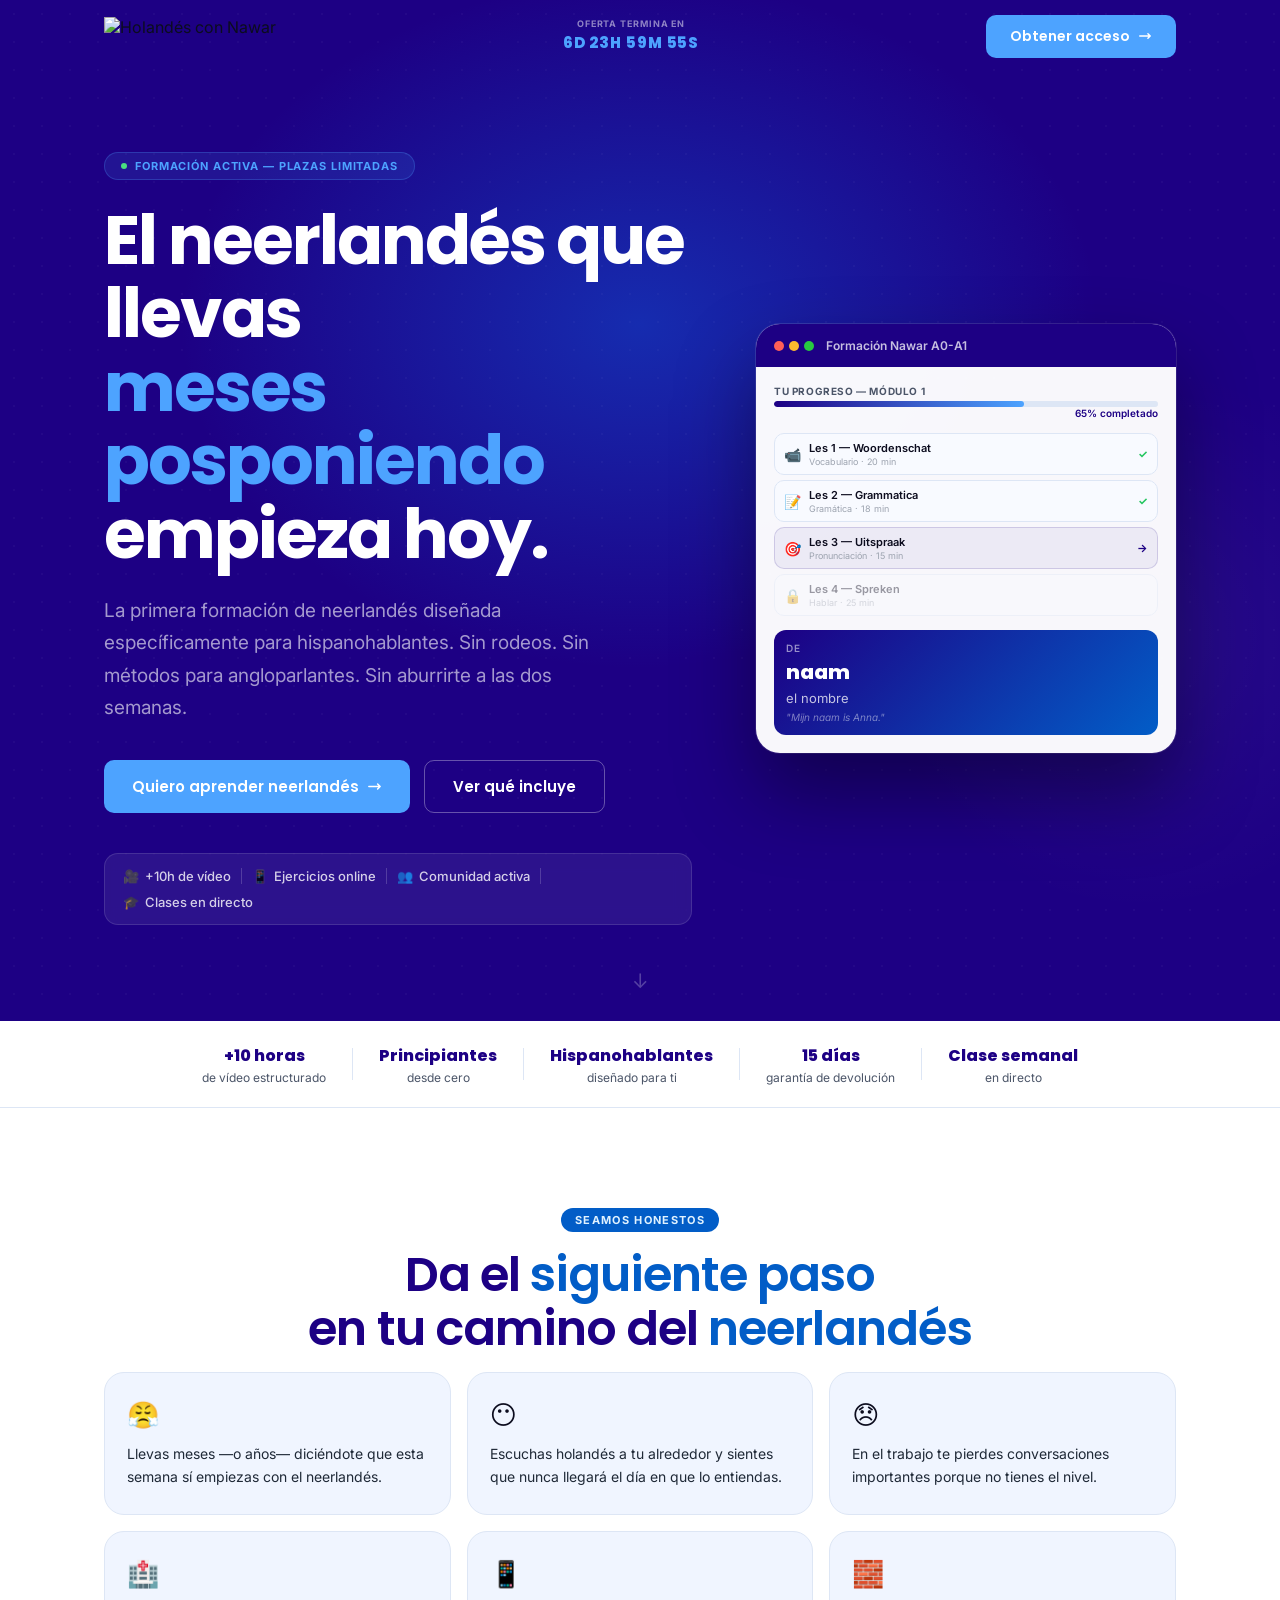
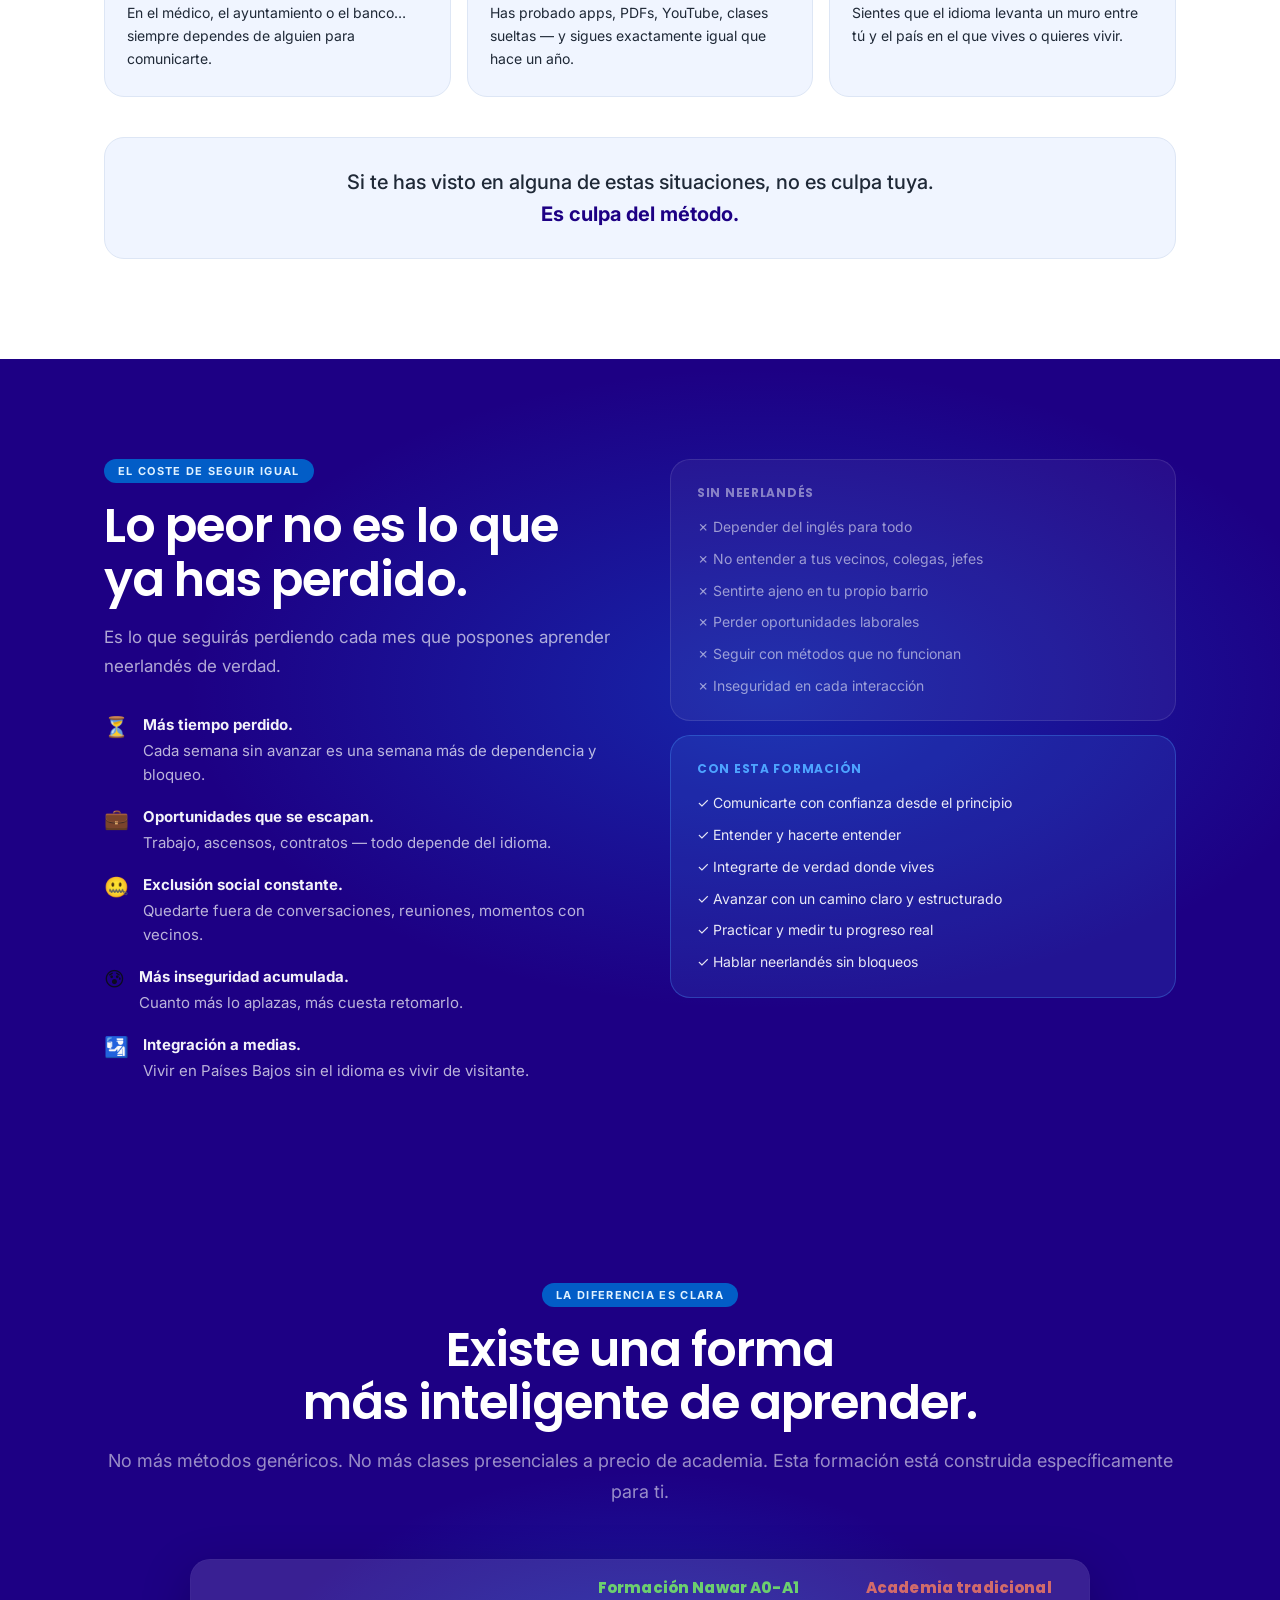
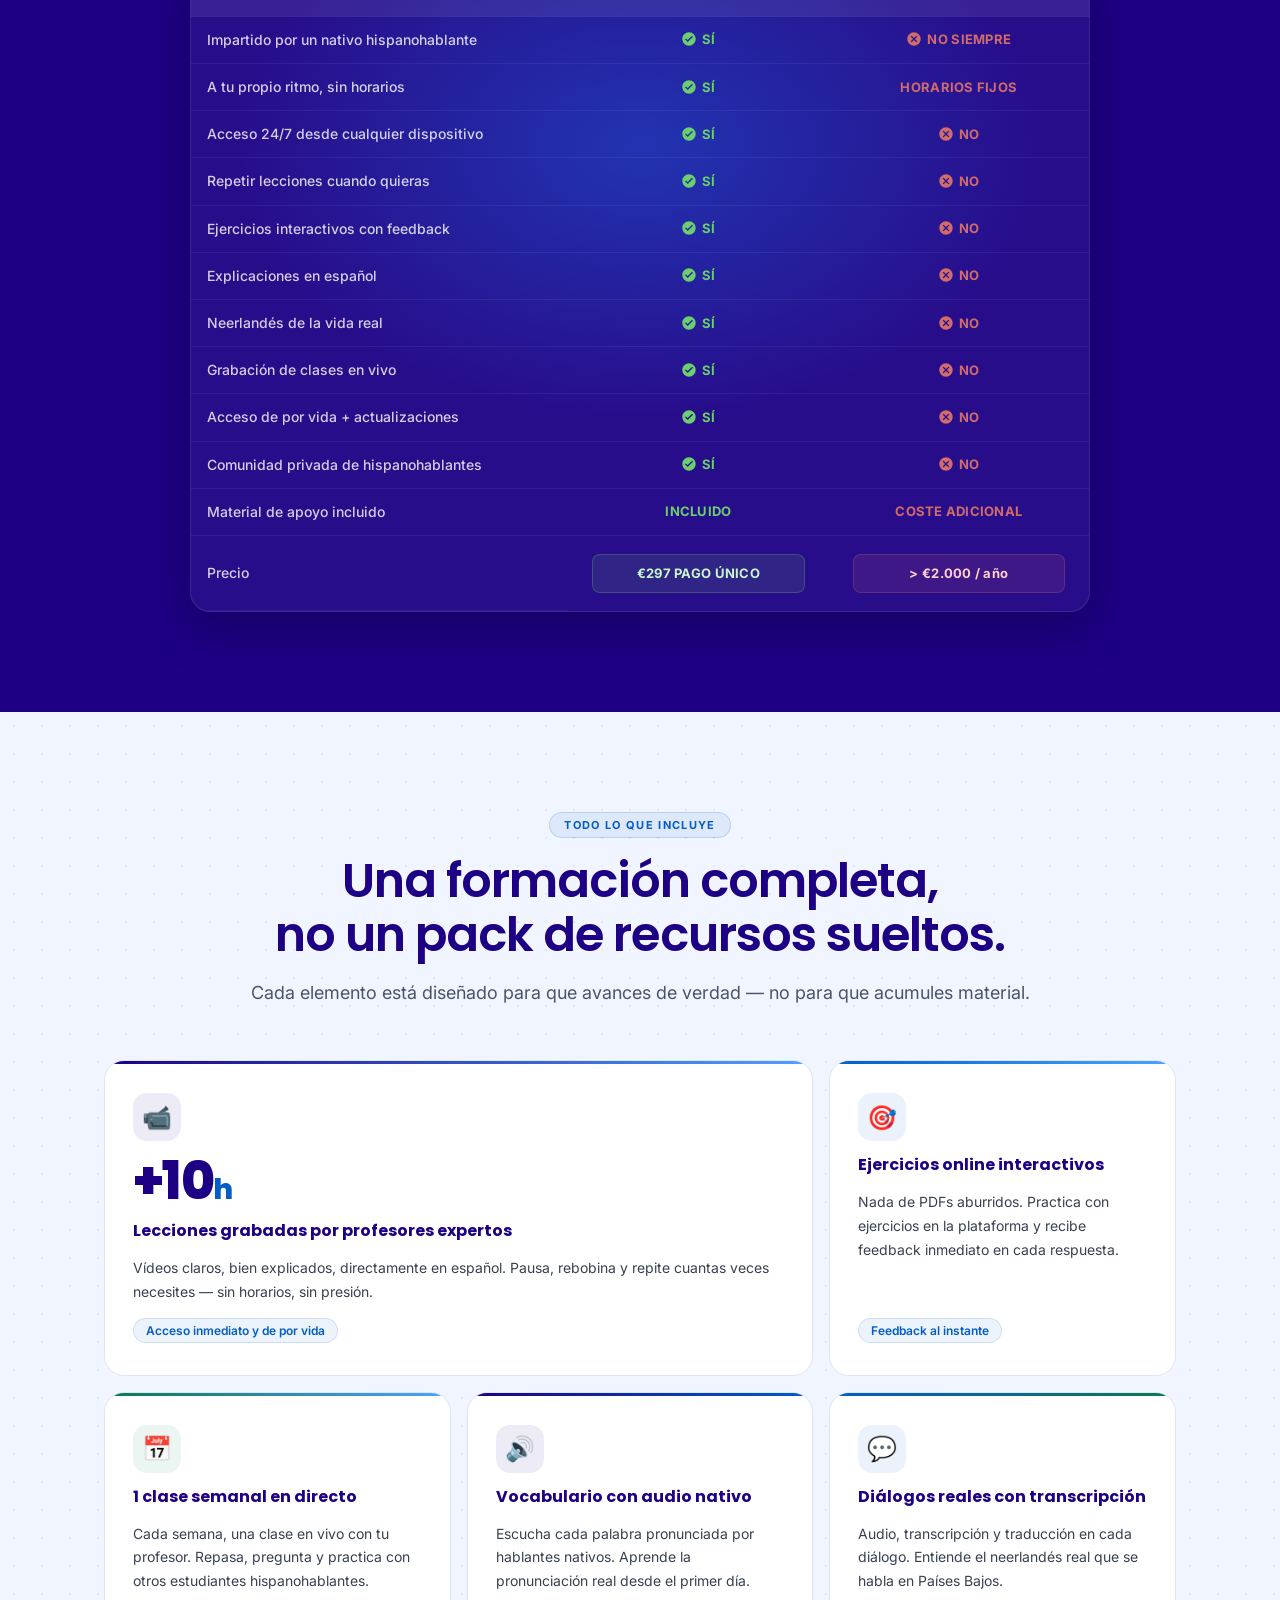
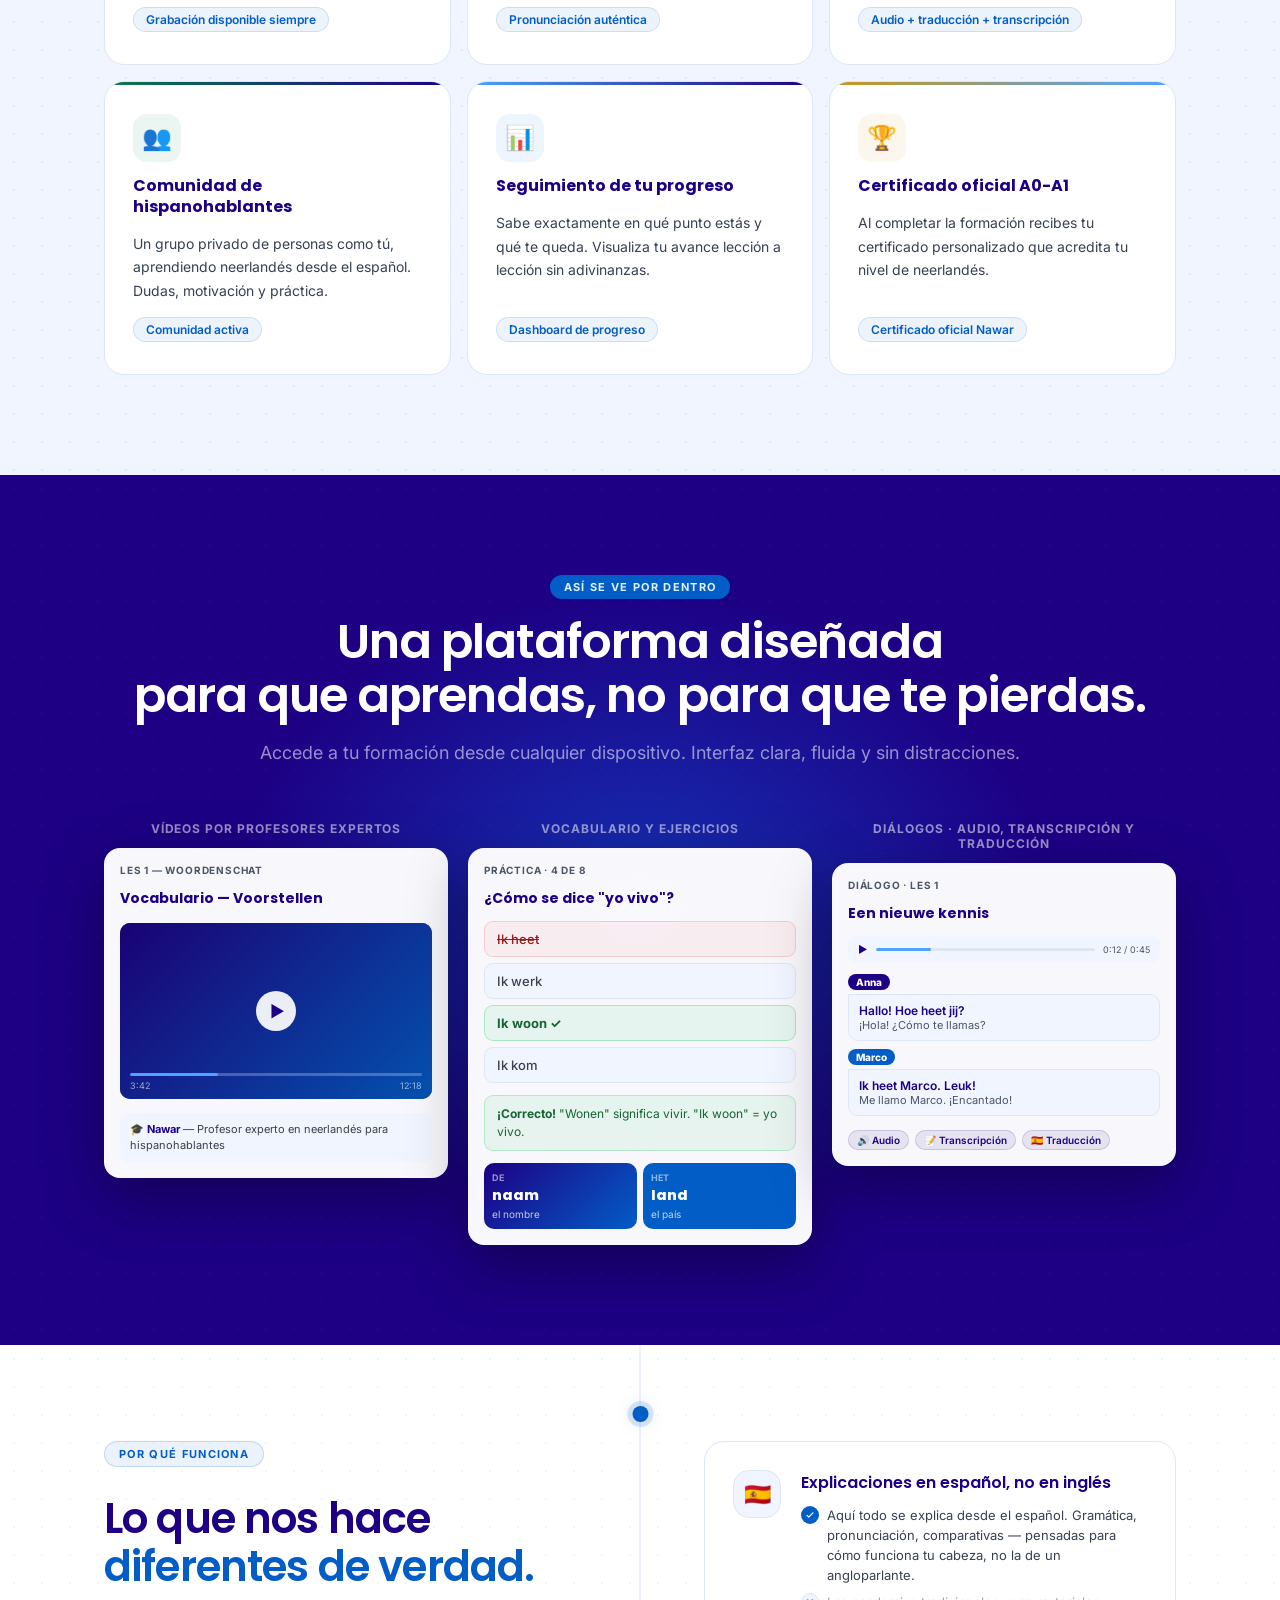
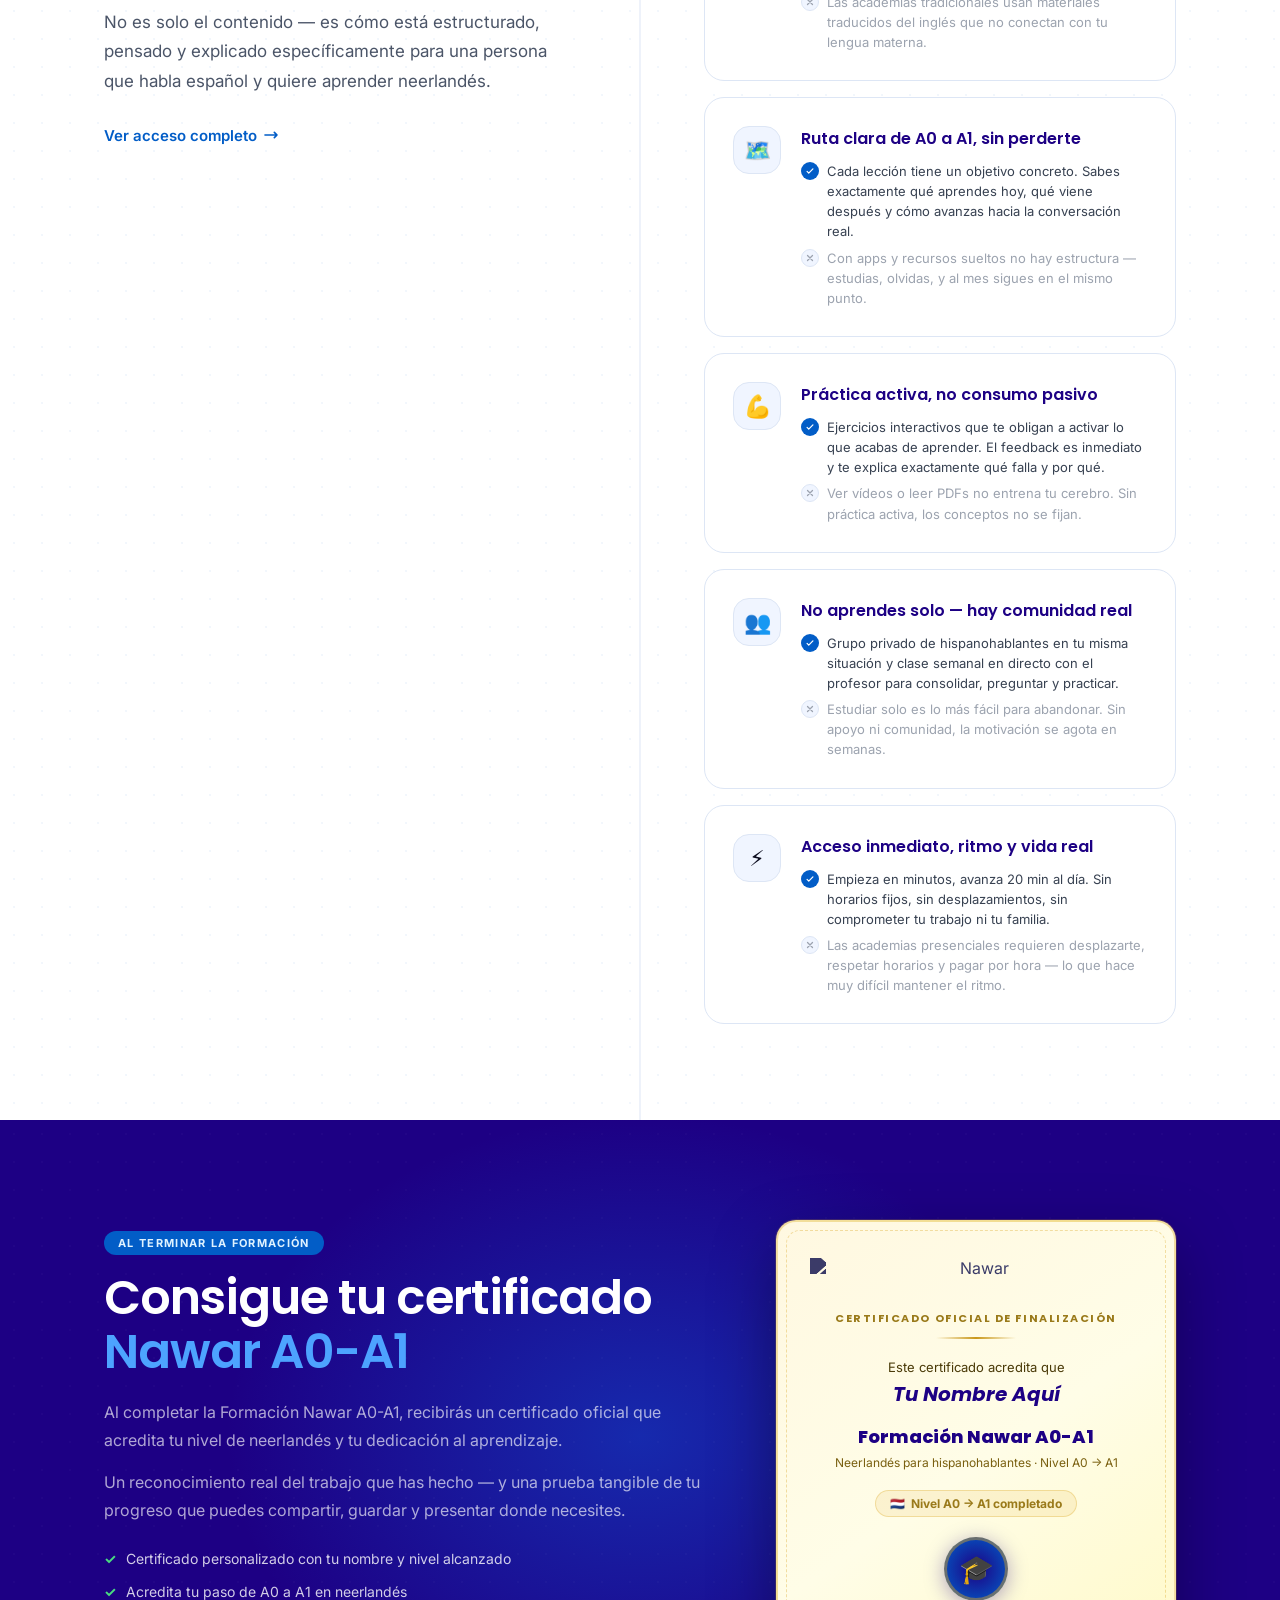
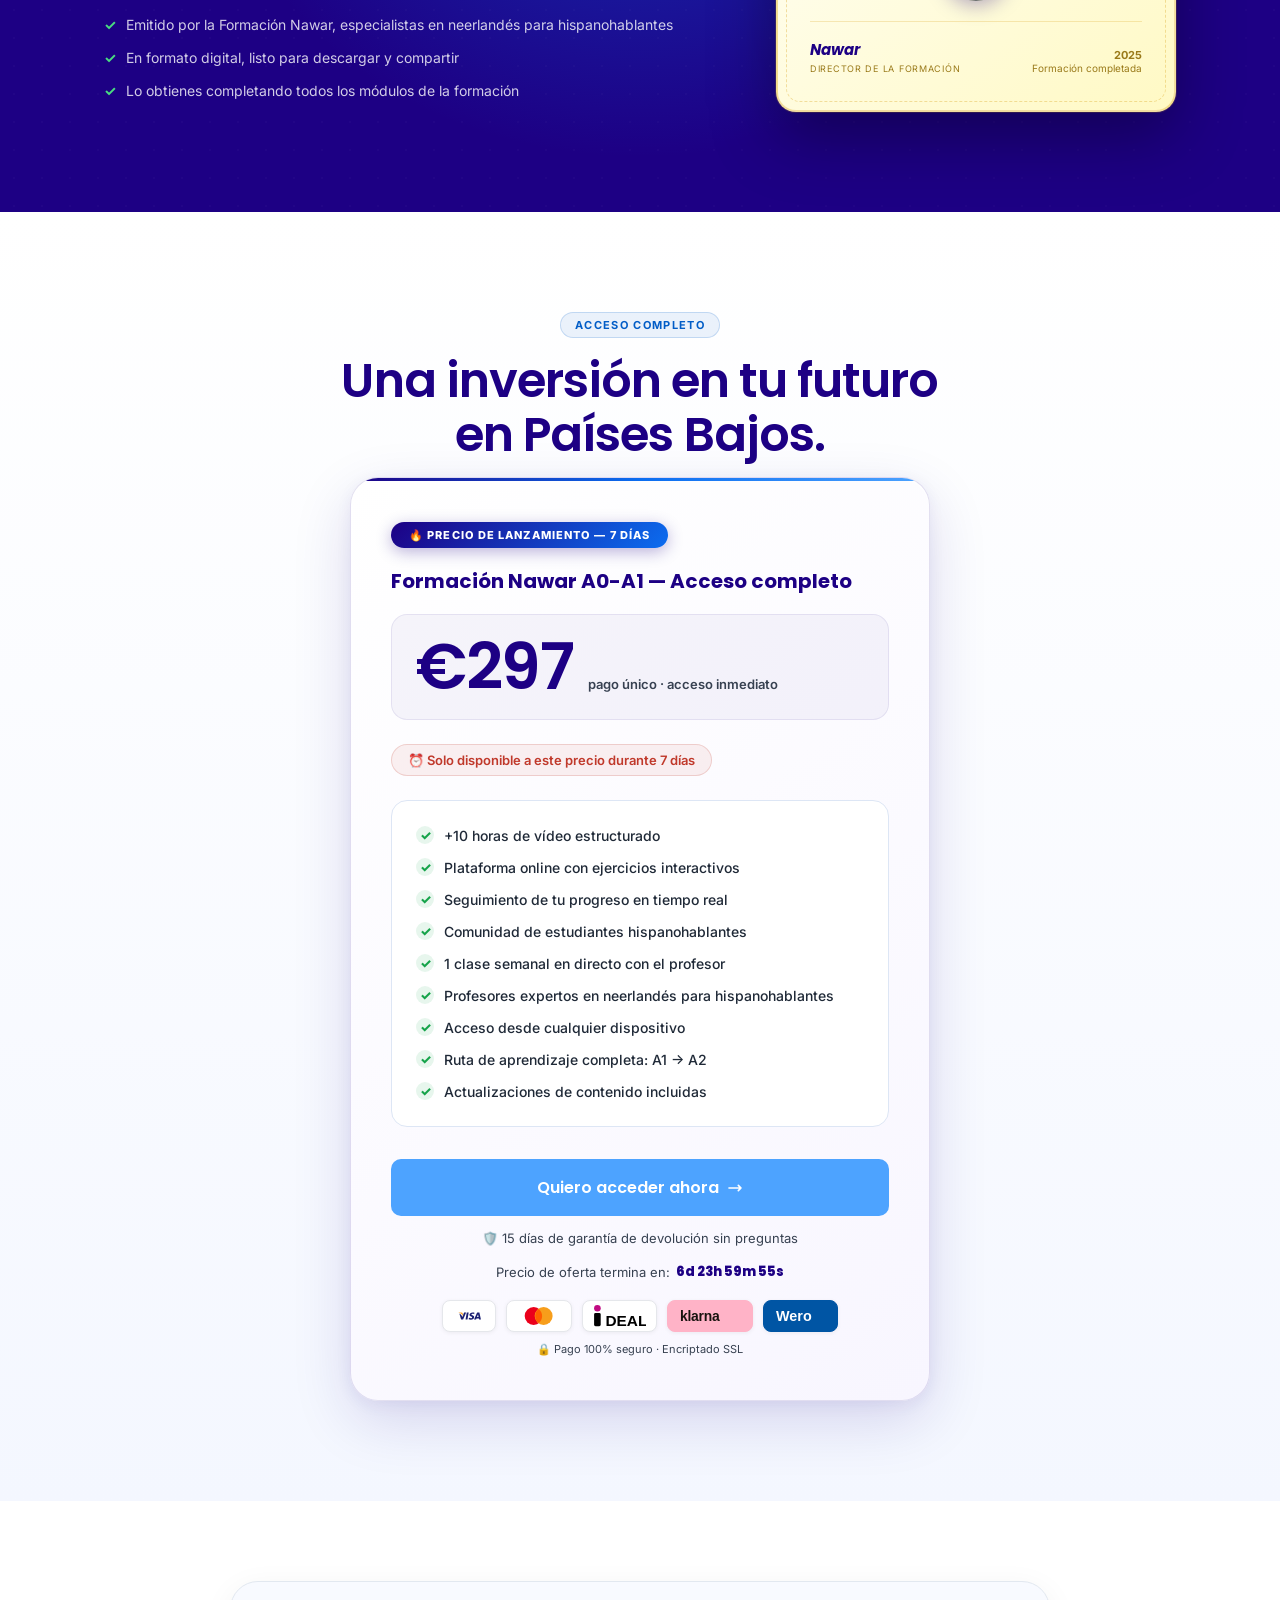
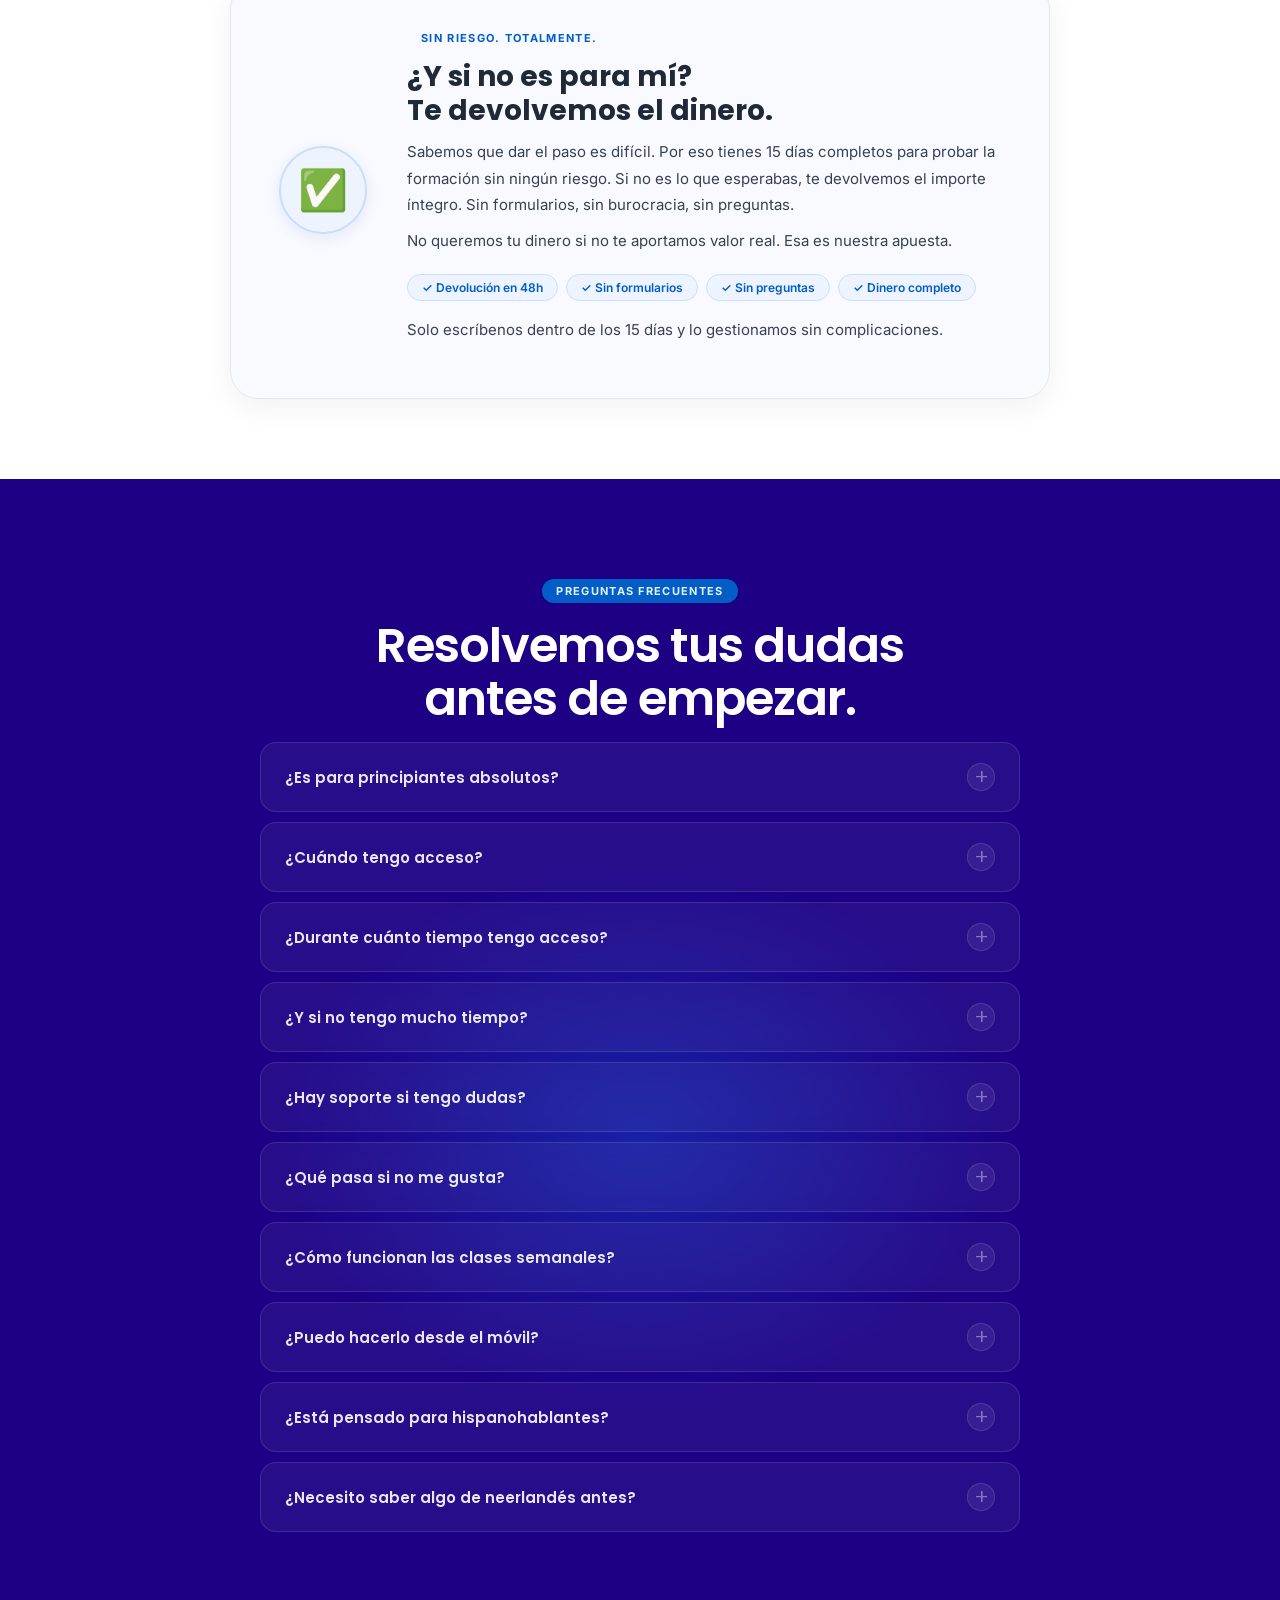
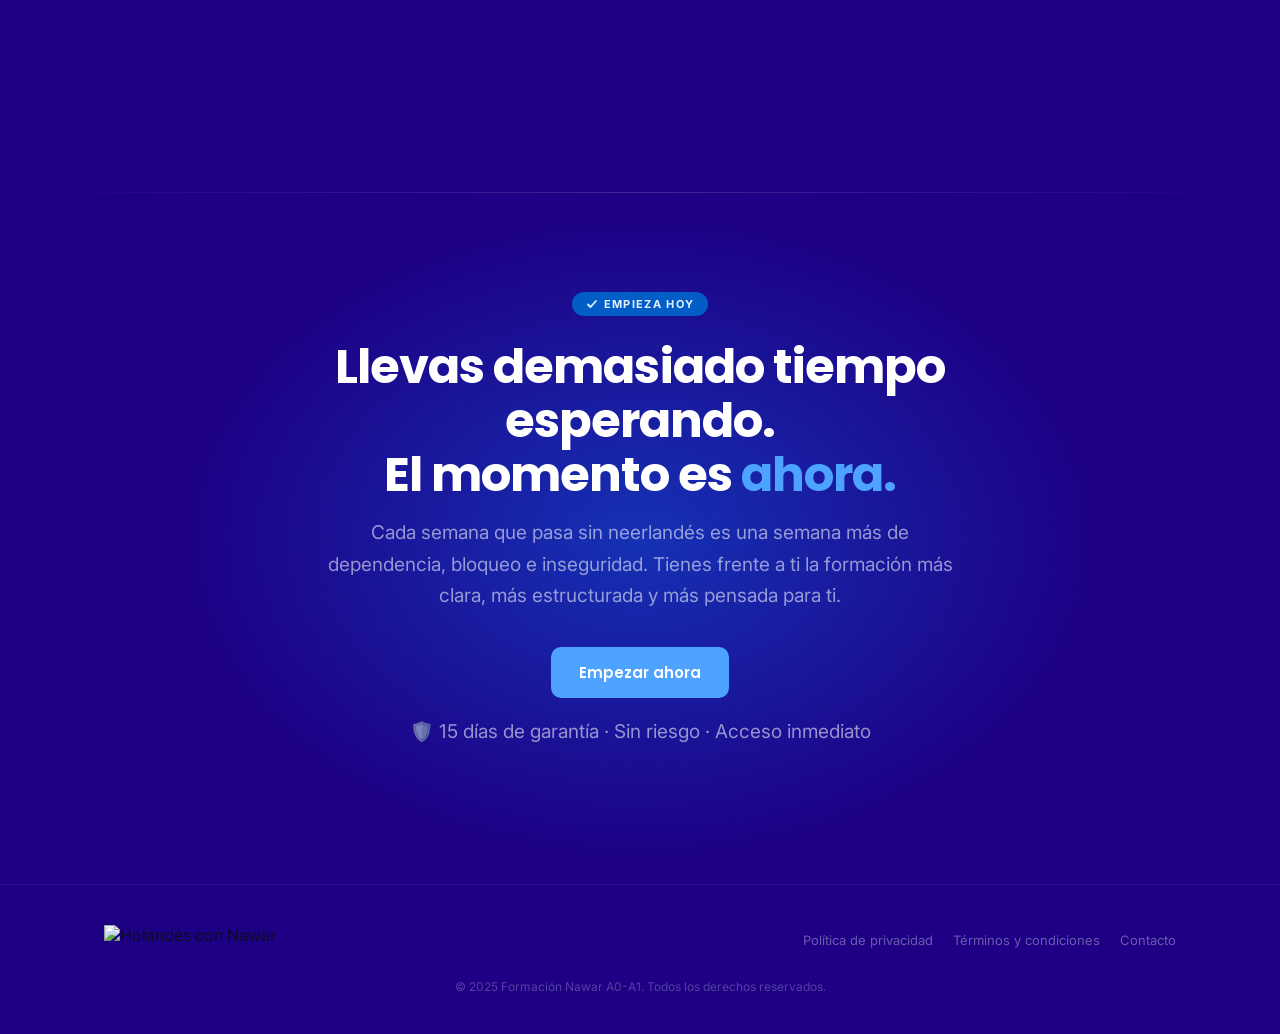
==== commit 5282bdba: "Pain section: blue pill eyebrow, new title with blue accent words Co-Authored-By: Claude Sonnet 4.6 " ====
--- a/index.html
+++ b/index.html
@@ -266,10 +266,10 @@
   <section class="pain" id="pain">
     <div class="container">
       <div style="text-align:center">
-        <div class="eyebrow eyebrow-light" data-anim="fade-up">Seamos honestos</div>
+        <div class="eyebrow eyebrow-dark" data-anim="fade-up">Seamos honestos</div>
       </div>
       <h2 class="section-title dark center" data-anim="fade-up">
-        ¿Te suena alguna<br />de estas situaciones?
+        Da el <em>siguiente paso</em><br />en tu camino del <em>neerlandés</em>
       </h2>
       <div class="pain-grid">
         <div class="pain-card" data-anim="fade-up">
--- a/styles.css
+++ b/styles.css
@@ -517,7 +517,7 @@
   pointer-events: none;
 }
 .pain .section-title.dark { text-align: center; }
-.pain .eyebrow-light { color: #e05c5c; background: rgba(224,92,92,.08); border-color: rgba(224,92,92,.18); }
+.pain .section-title em { font-style: normal; color: var(--brand-mid); }
 
 .pain-grid {
   display: grid;
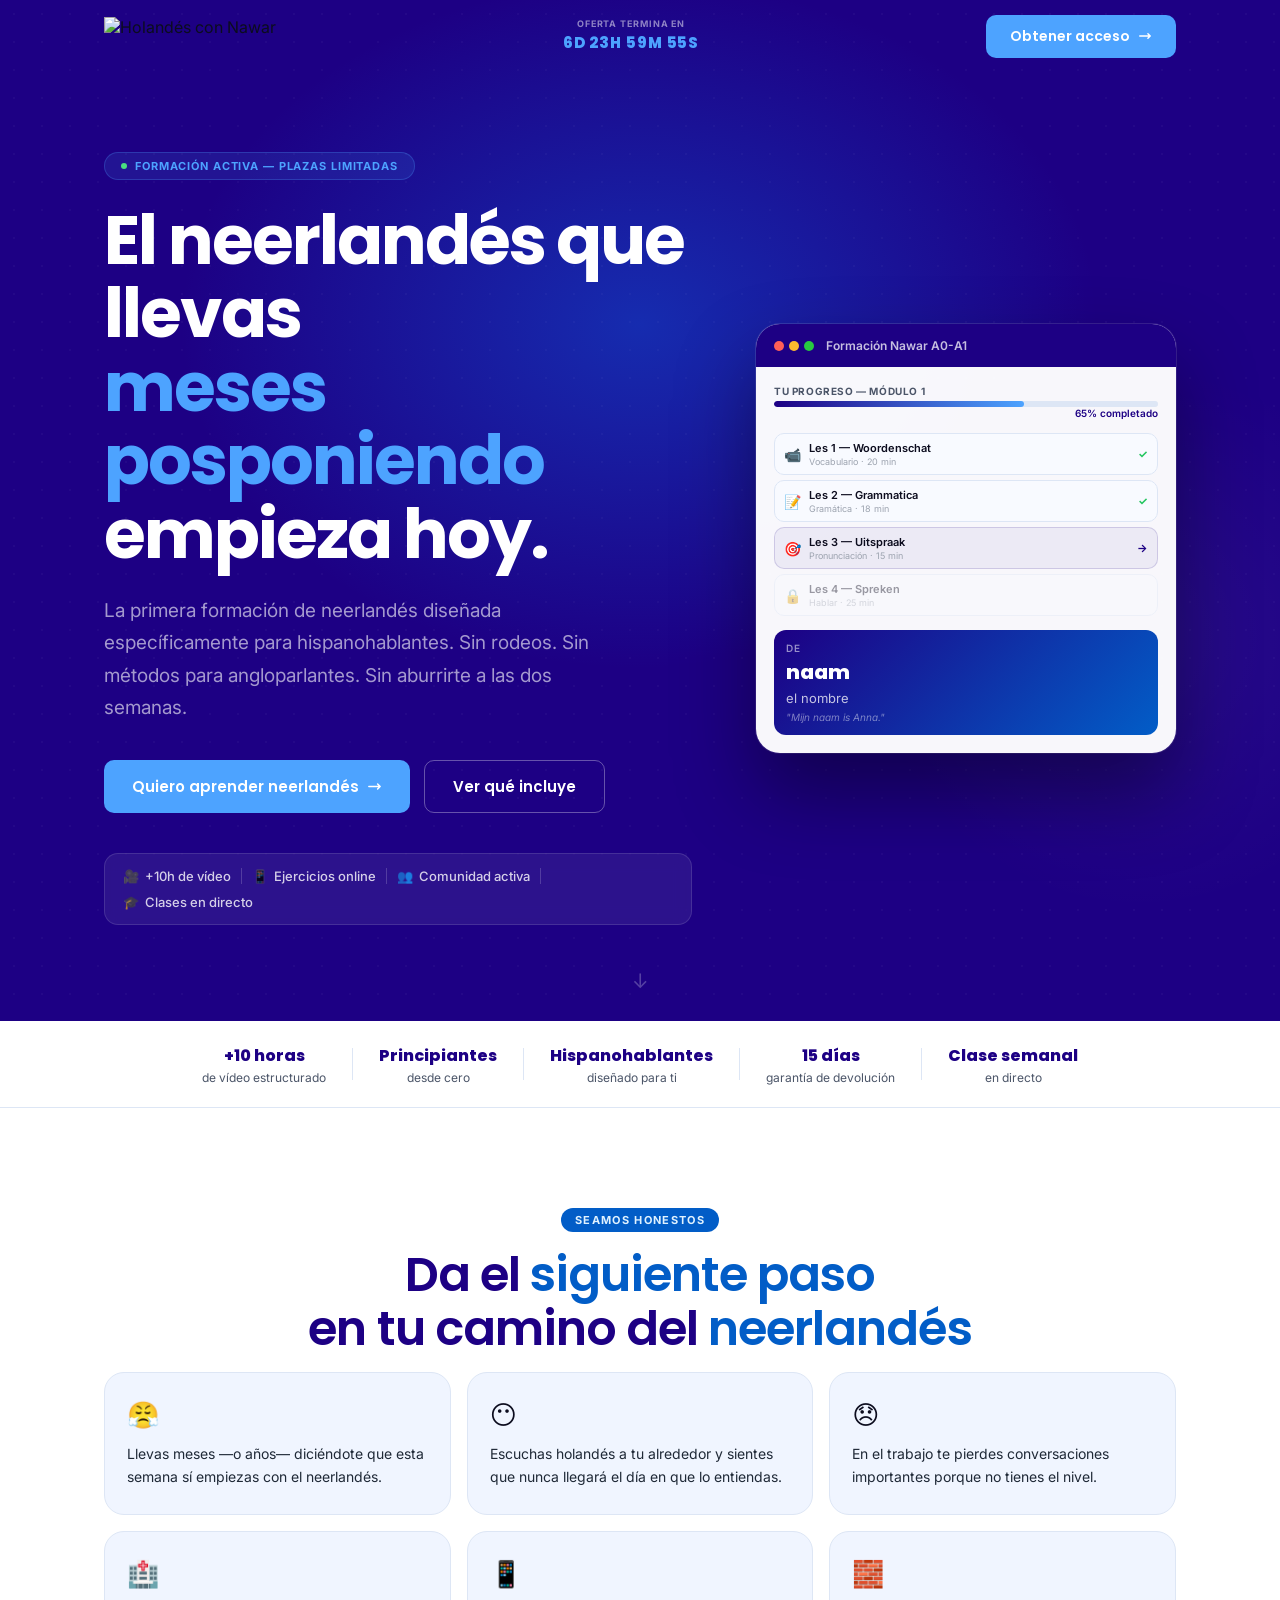
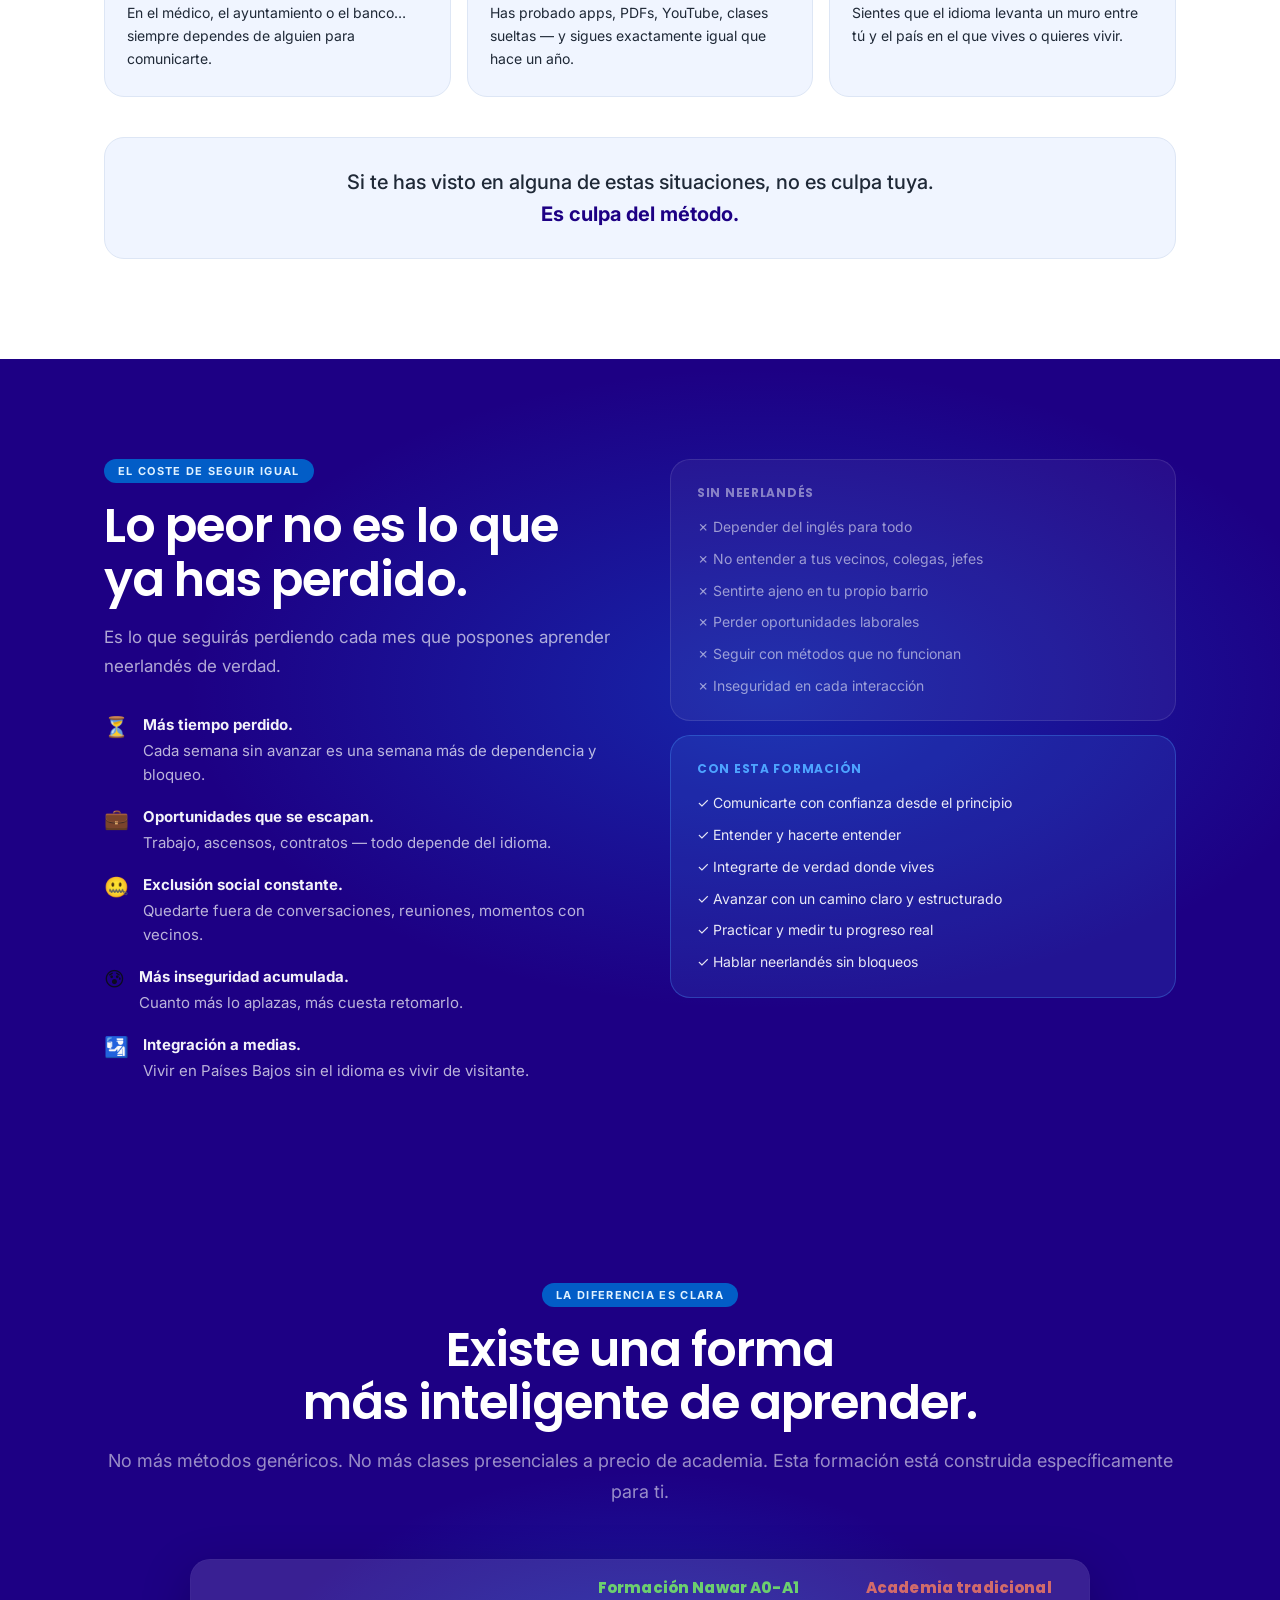
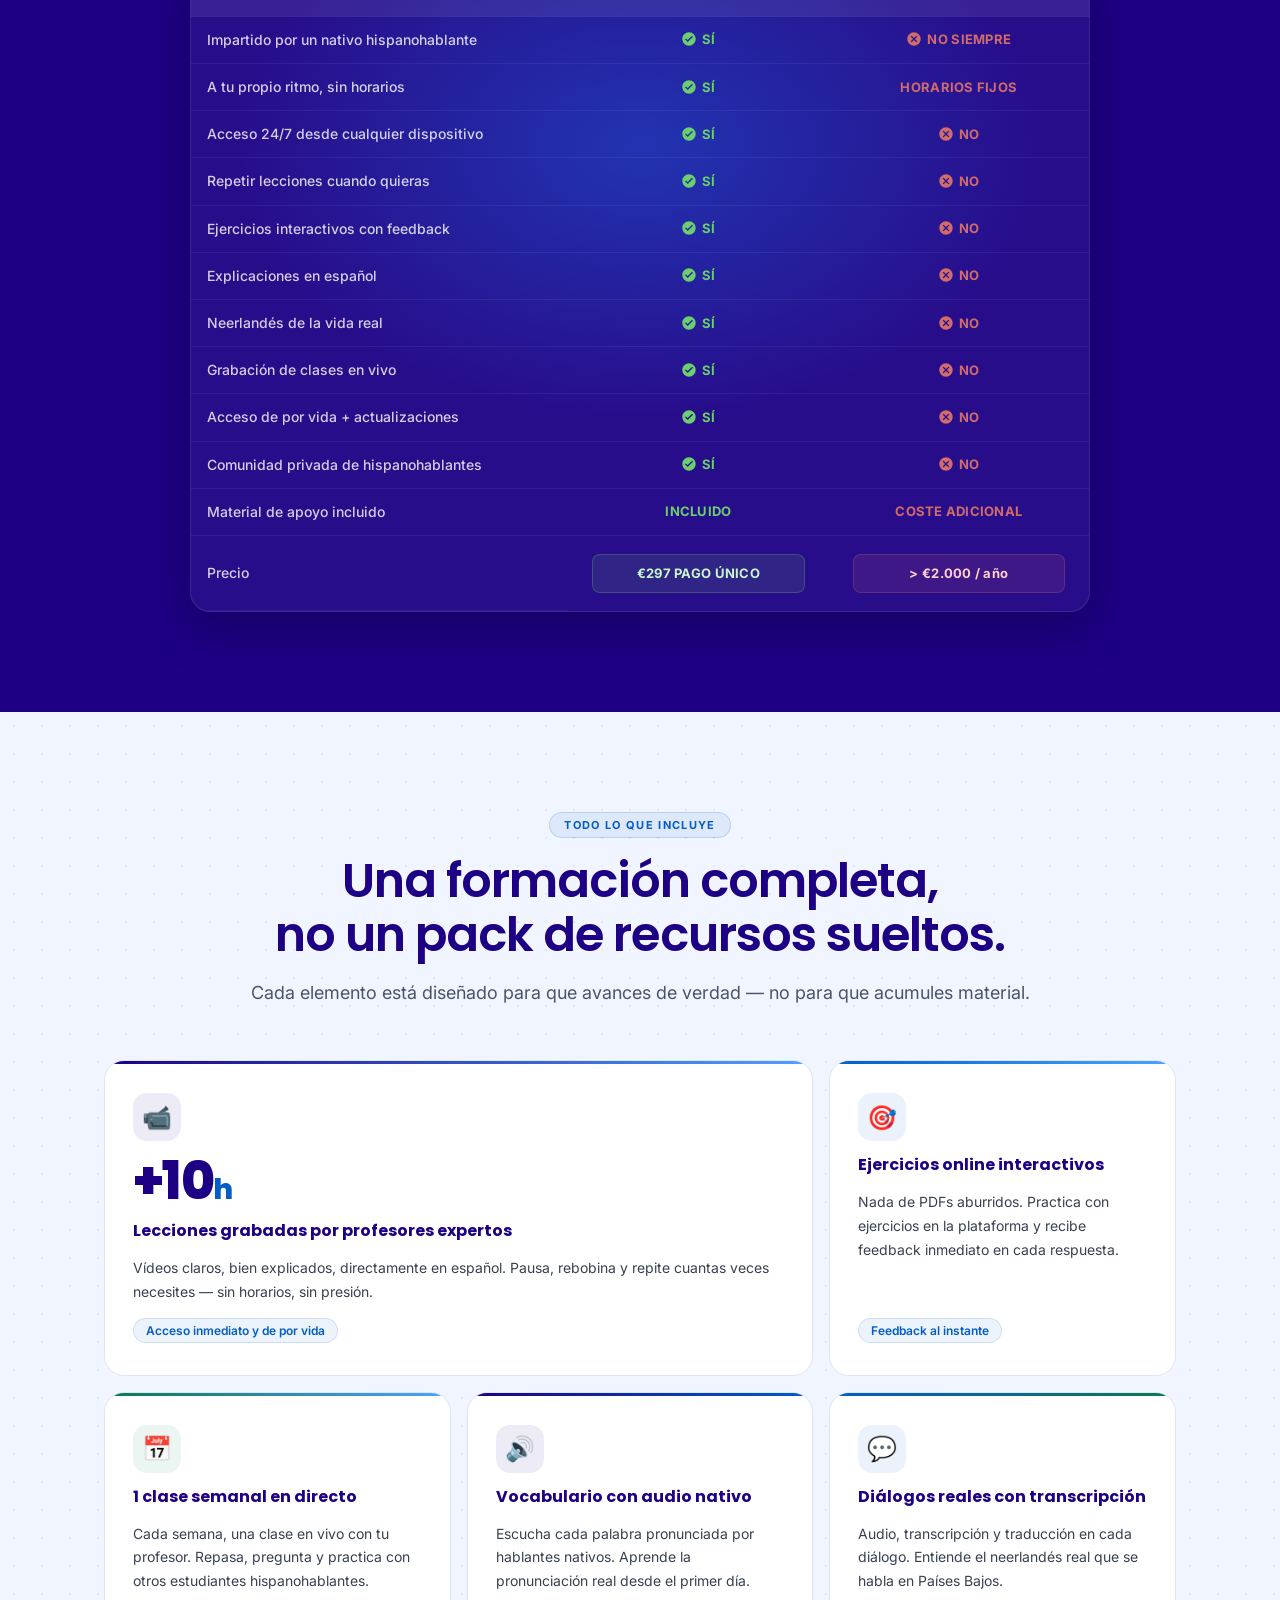
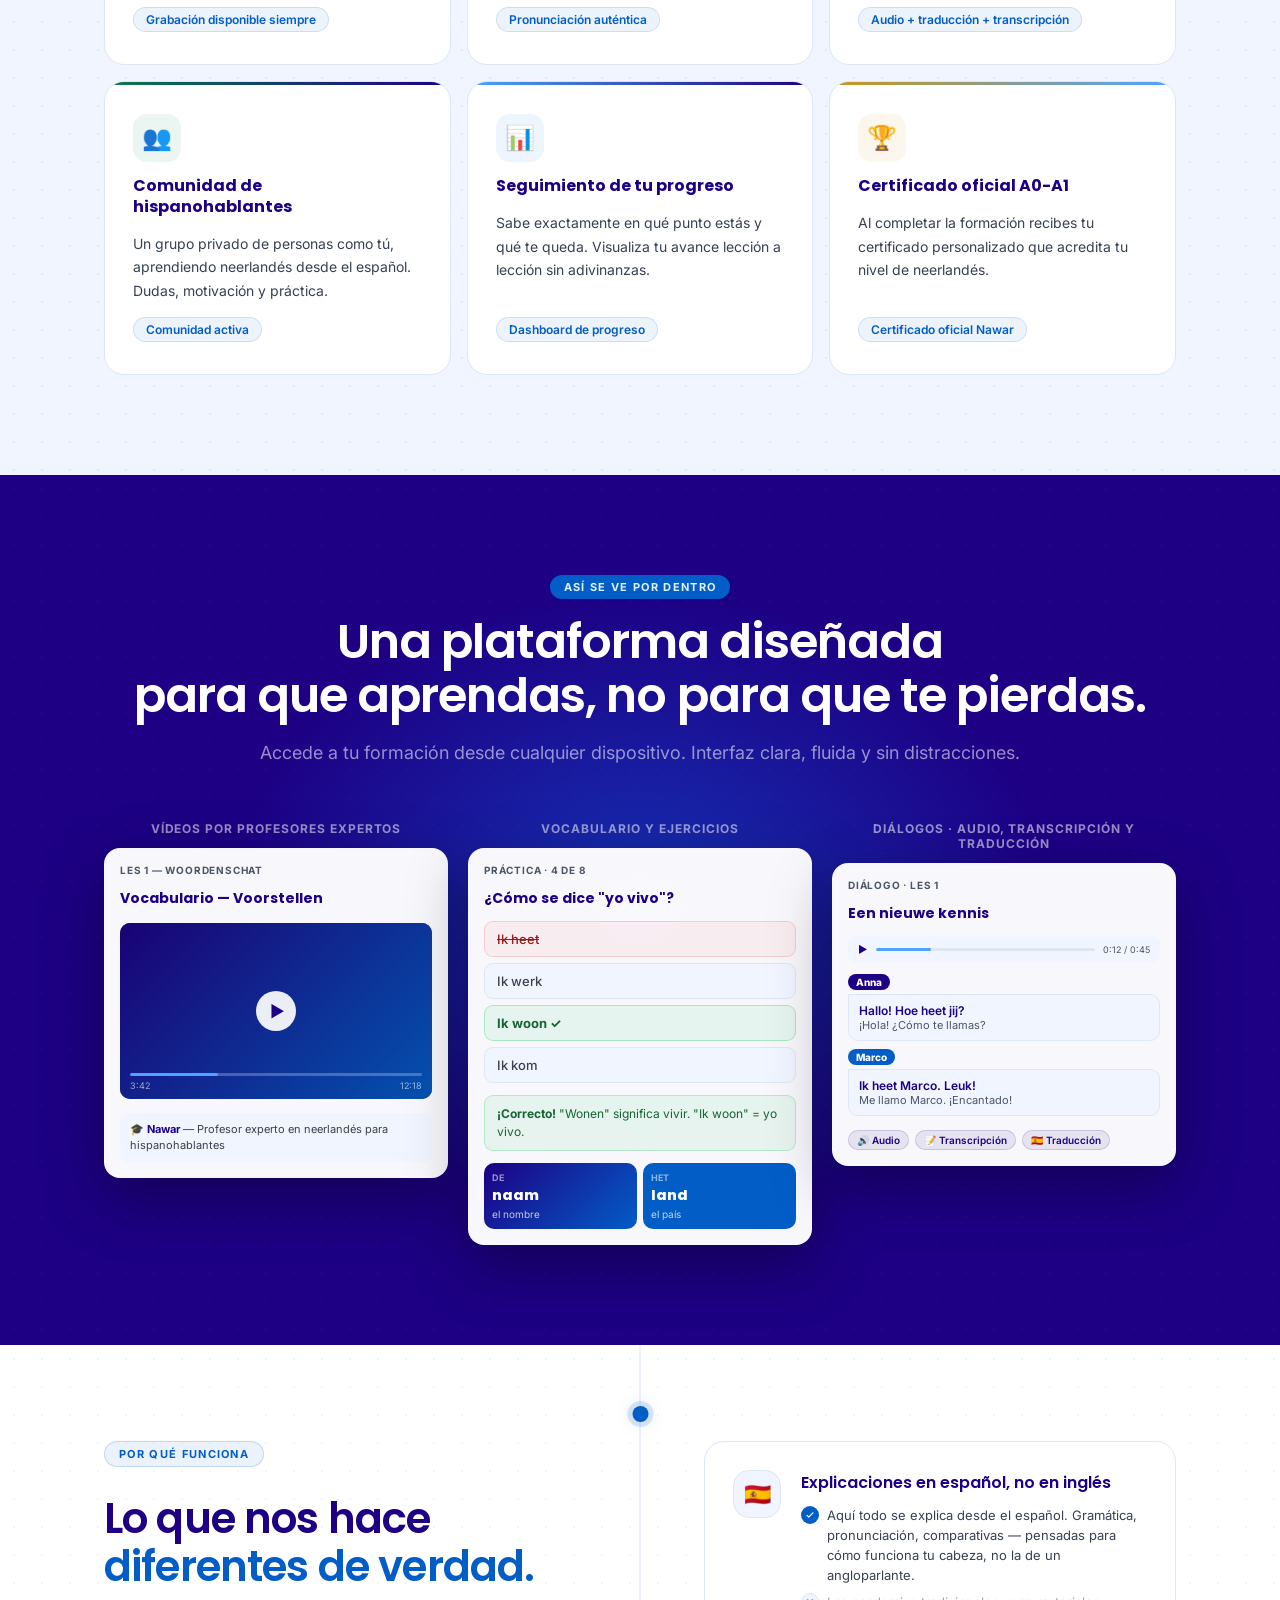
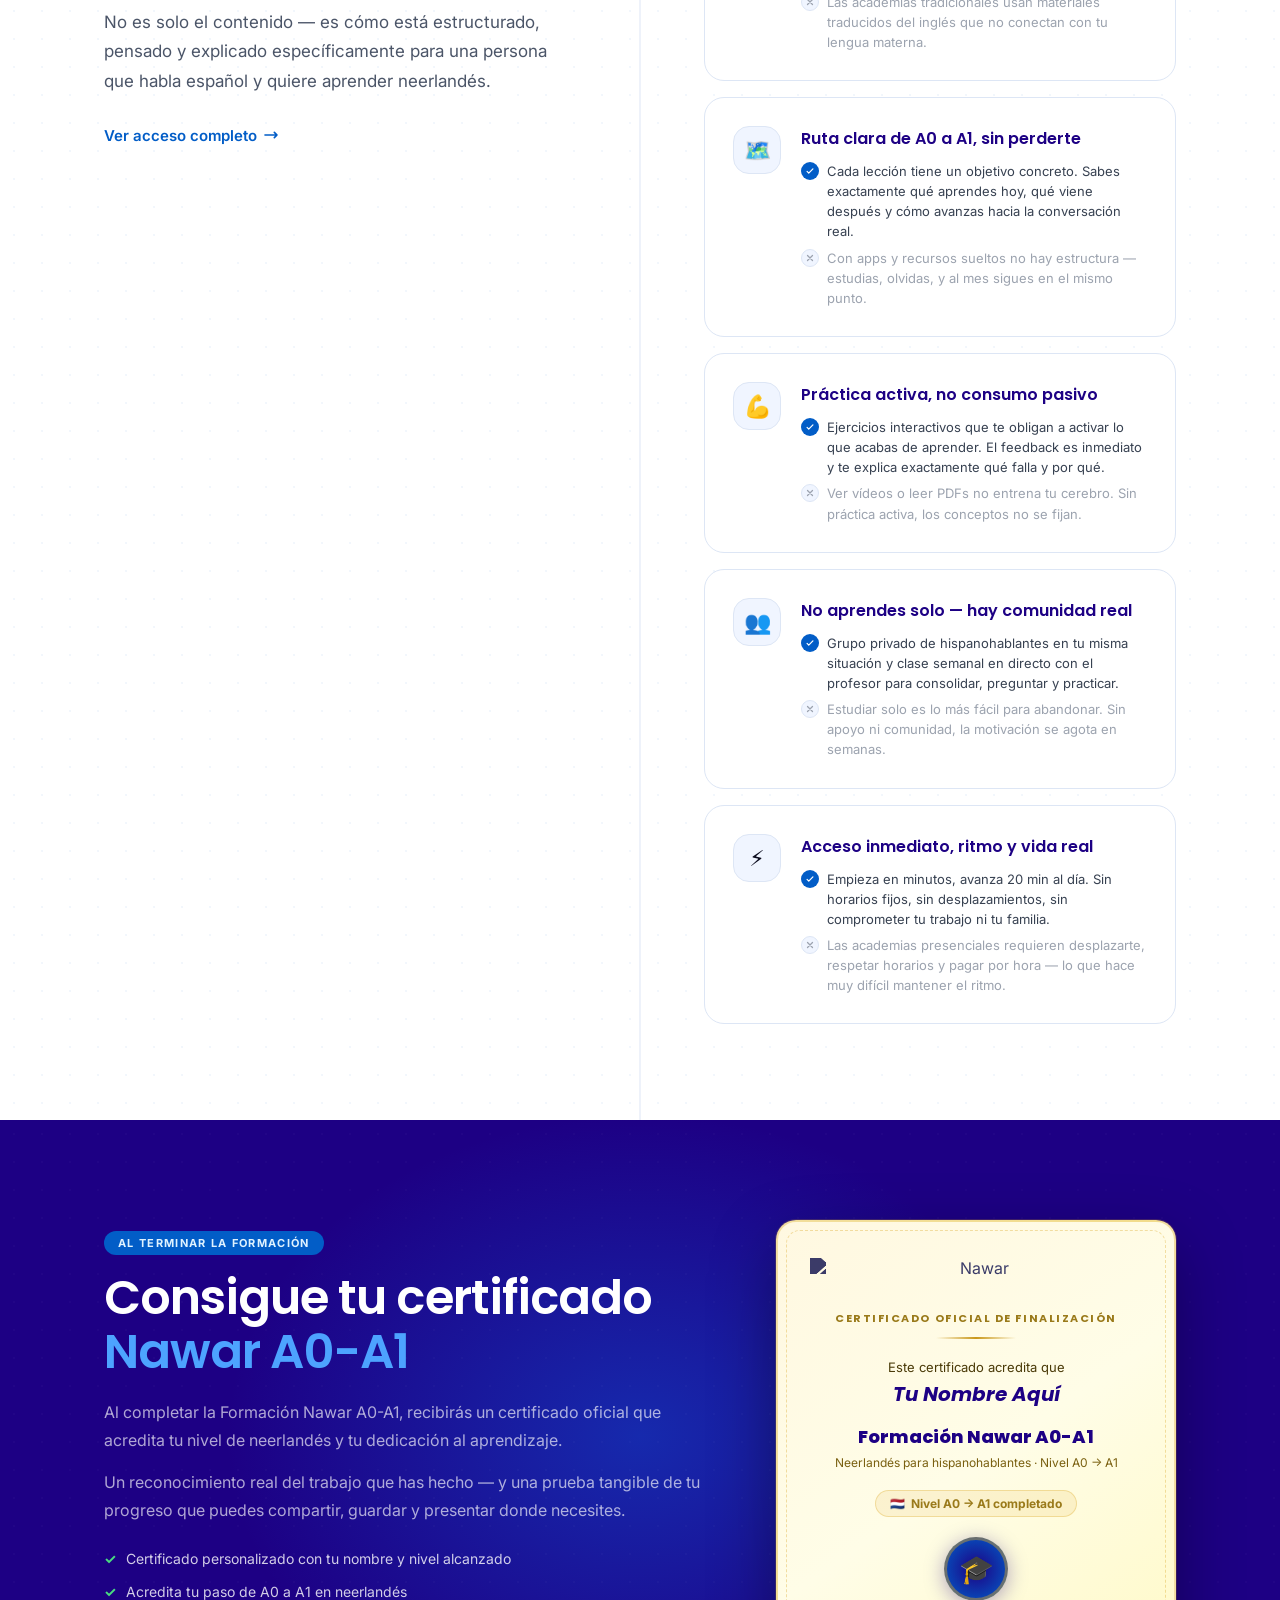
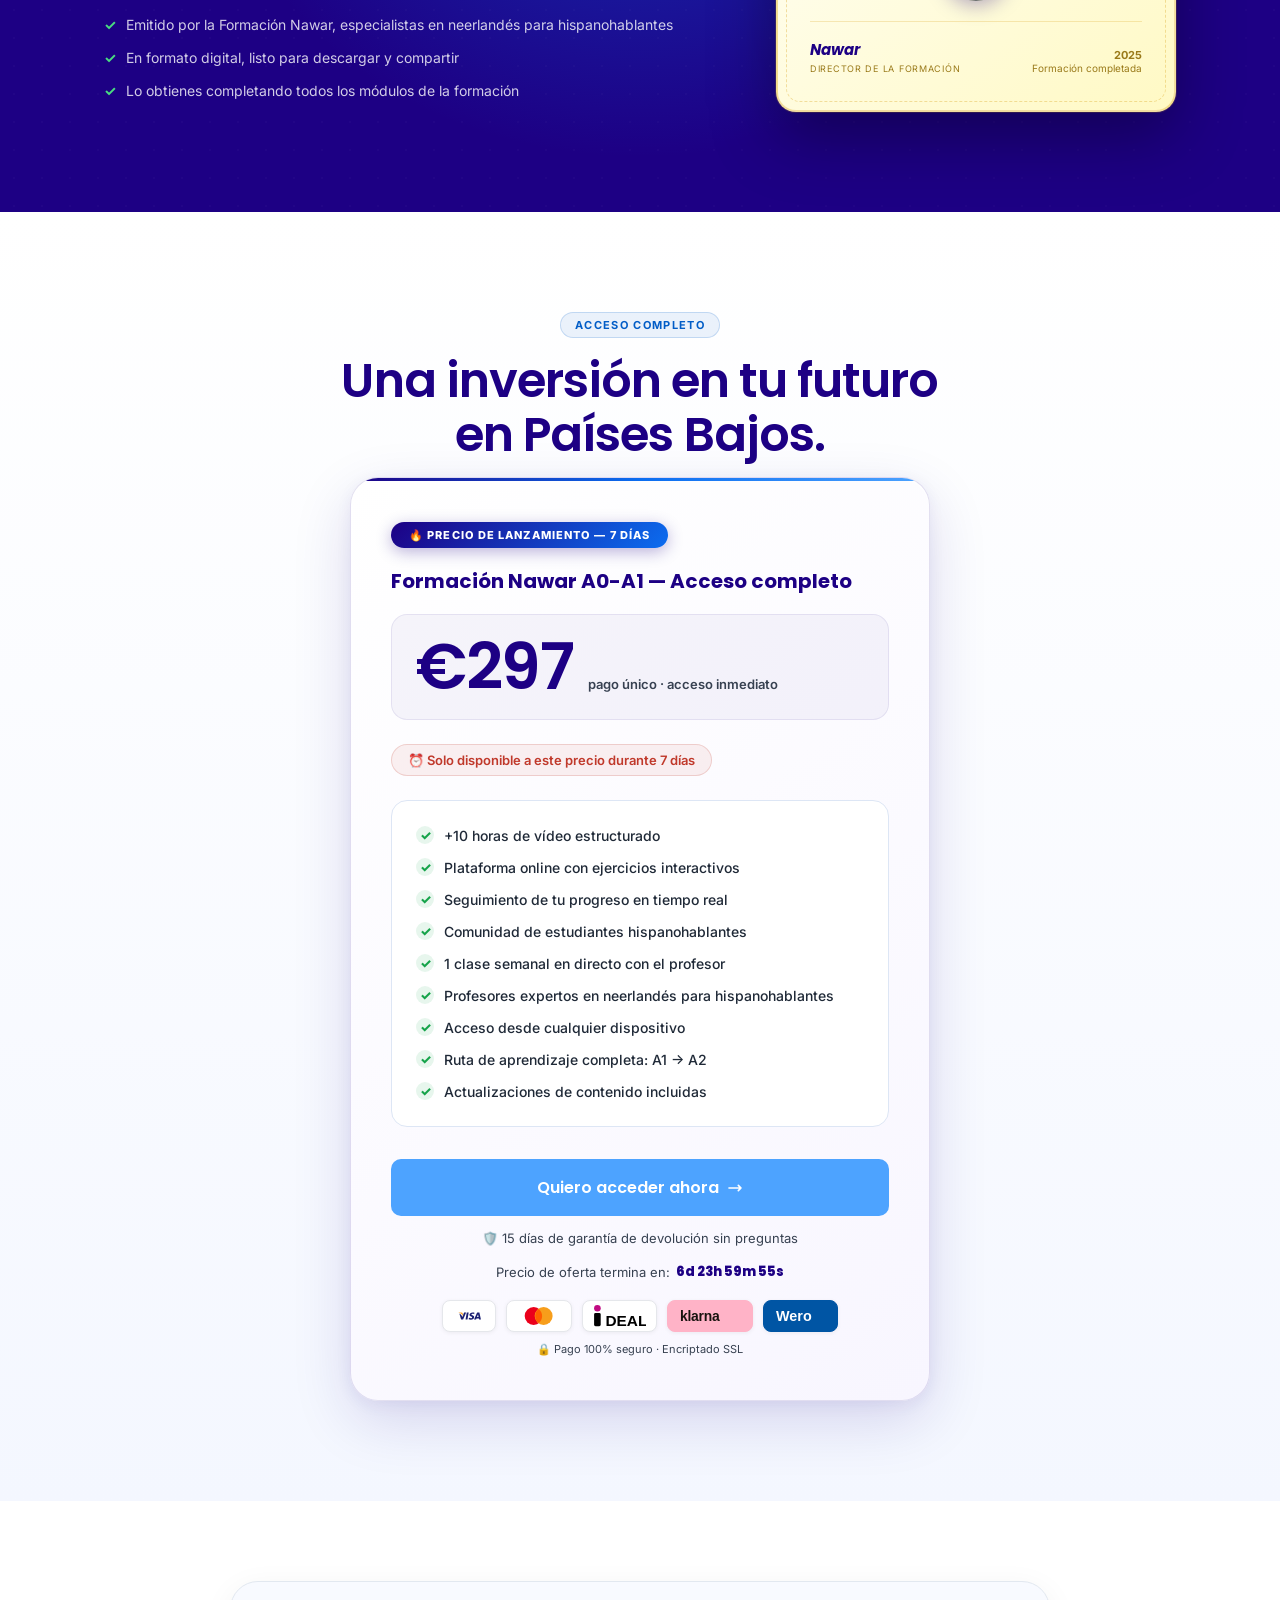
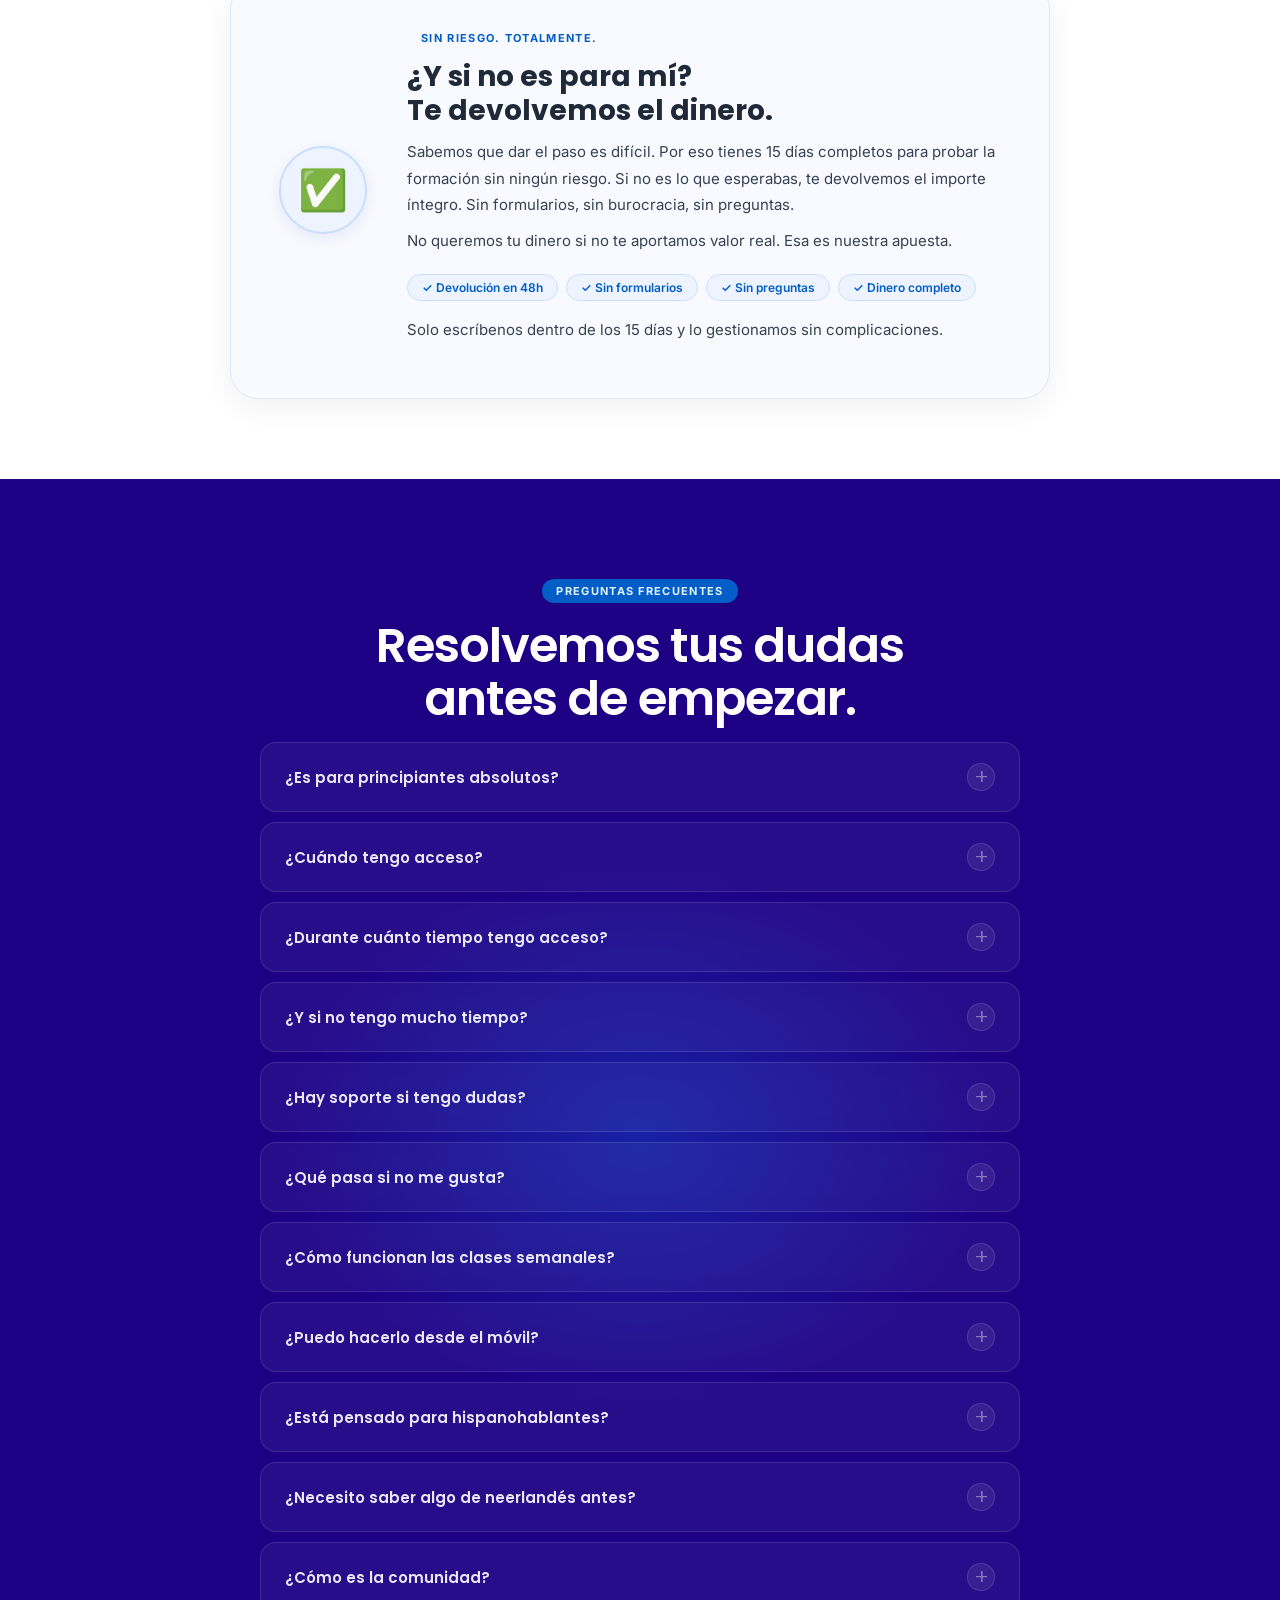
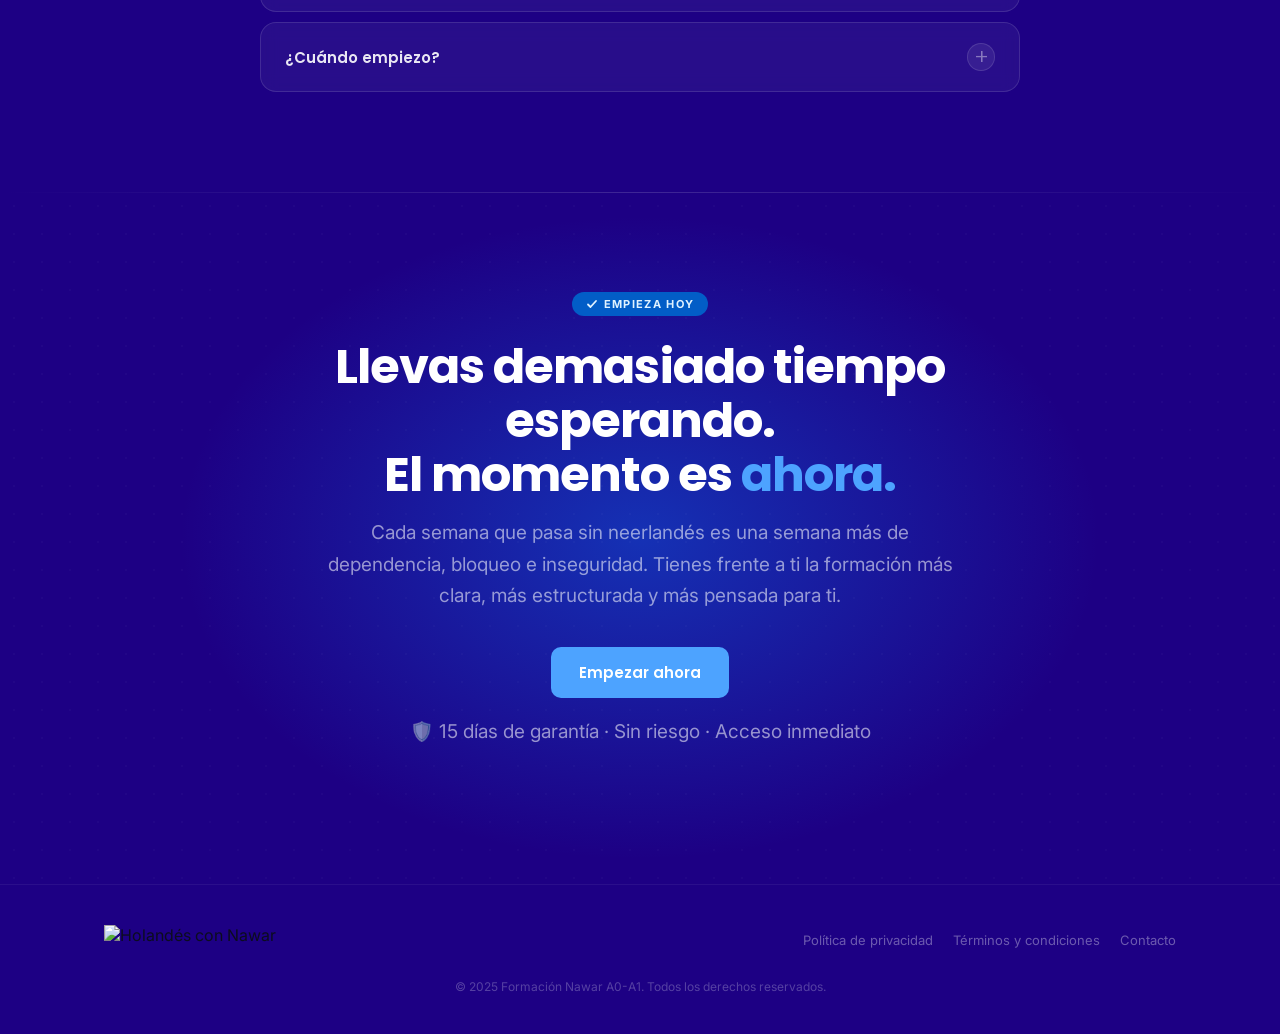
==== commit e0748df1: "Mobile sticky bar: add lock icon + Pago seguro trust signal Co-Authored-By: Claude Sonnet 4.6 <norep" ====
--- a/index.html
+++ b/index.html
@@ -1152,6 +1152,10 @@
        MOBILE STICKY CTA
   ══════════════════════════════════════════════════════════ -->
   <div class="mobile-sticky" id="mobileStickyBtn">
+    <div class="mobile-sticky-trust">
+      <svg width="13" height="13" fill="none" stroke="rgba(255,255,255,.55)" stroke-width="2" viewBox="0 0 24 24" aria-hidden="true"><path stroke-linecap="round" stroke-linejoin="round" d="M12 2l7 4v6c0 5-3.5 8.5-7 10C8.5 20.5 5 17 5 12V6l7-4z"/></svg>
+      <span>Pago seguro</span>
+    </div>
     <div class="mobile-sticky-price">
       <strong>€297</strong>
     </div>
--- a/styles.css
+++ b/styles.css
@@ -1558,9 +1558,17 @@
   transition: opacity .3s, transform .3s;
 }
 .mobile-sticky.hidden { opacity: 0; pointer-events: none; transform: translateY(100%); }
+.mobile-sticky-trust {
+  display: flex;
+  align-items: center;
+  gap: 5px;
+  font-size: 11px;
+  font-weight: 500;
+  color: rgba(255,255,255,.55);
+  white-space: nowrap;
+}
 .mobile-sticky-price { display: flex; flex-direction: column; gap: 1px; }
-.mobile-sticky-price strong { font-family: var(--font-head); font-size: 18px; font-weight: 800; color: #fff; }
-.mobile-sticky-price span  { font-size: 11px; color: rgba(255,255,255,.5); }
+.mobile-sticky-price strong { font-family: var(--font-head); font-size: 18px; font-weight: 700; color: #fff; }
 @media (min-width: 960px) { .mobile-sticky { display: none; } }
 
 /* ══════════════════════════════════════════════════════════════
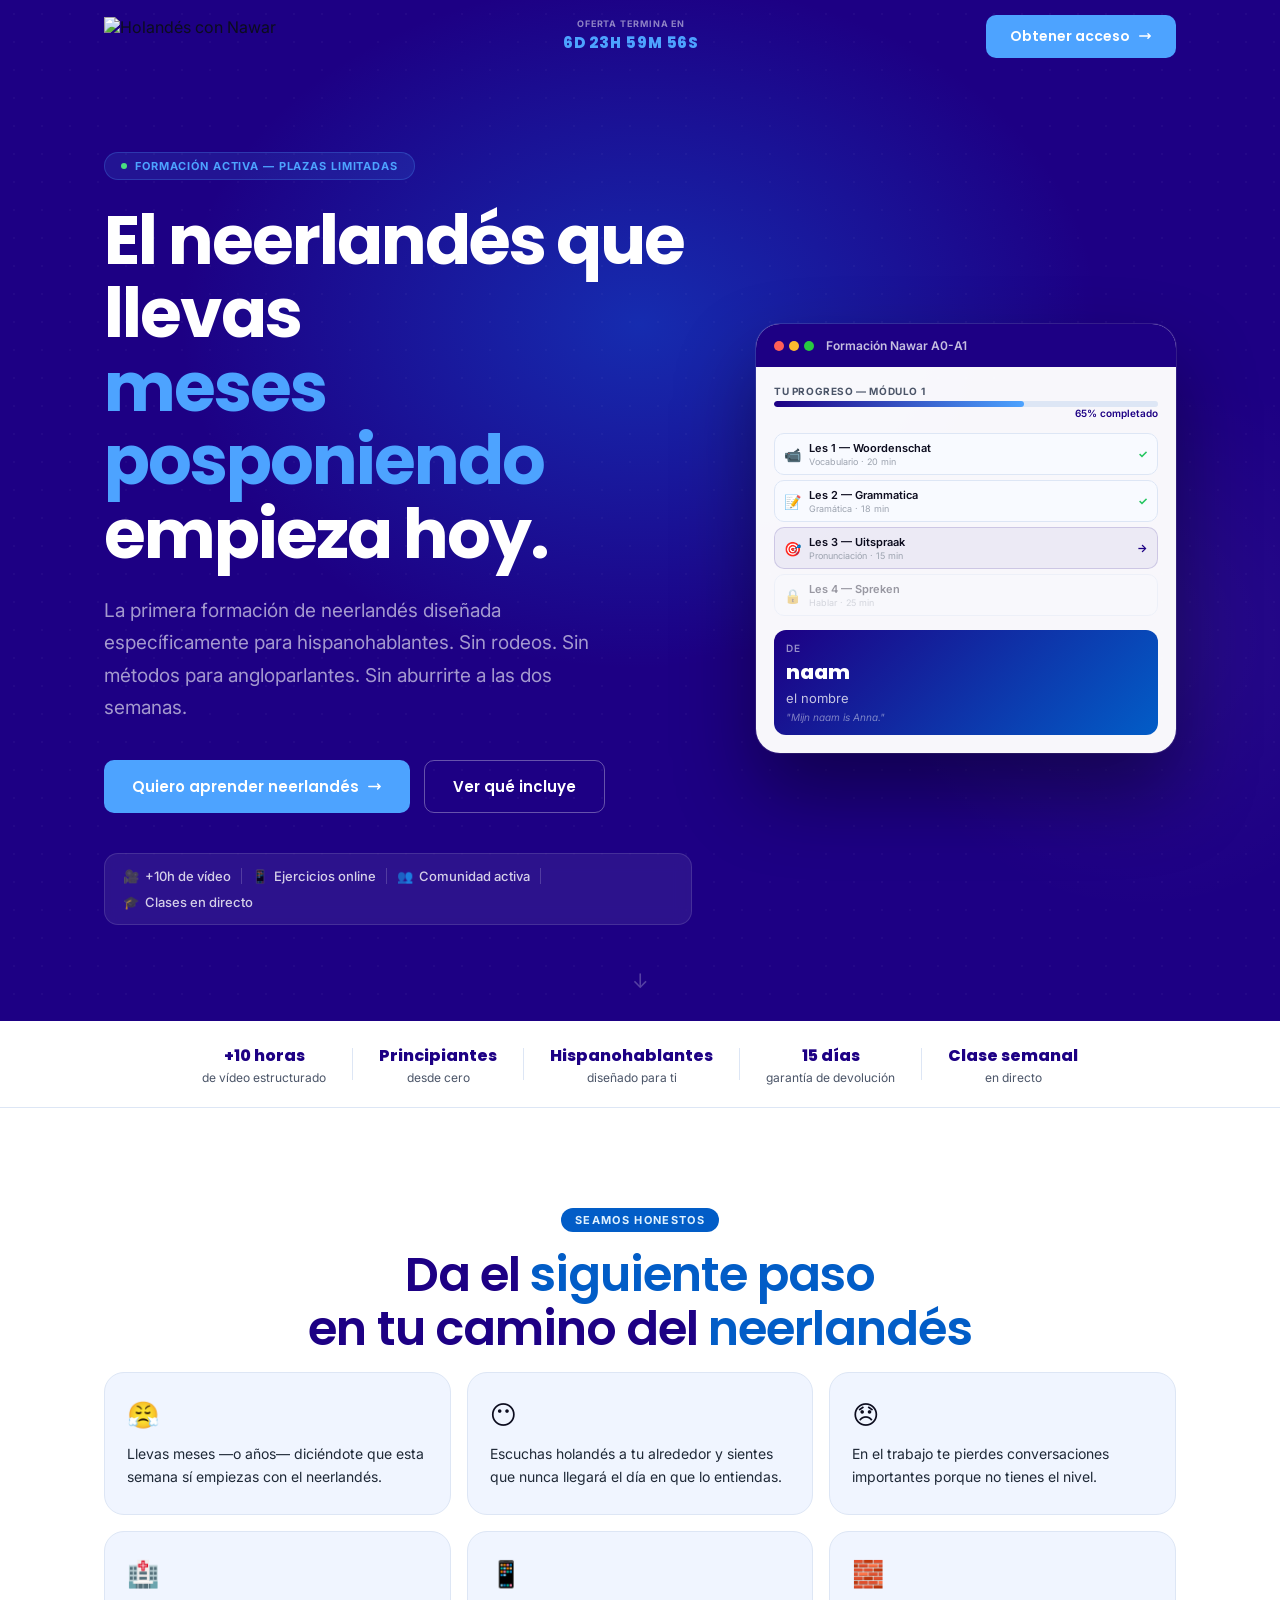
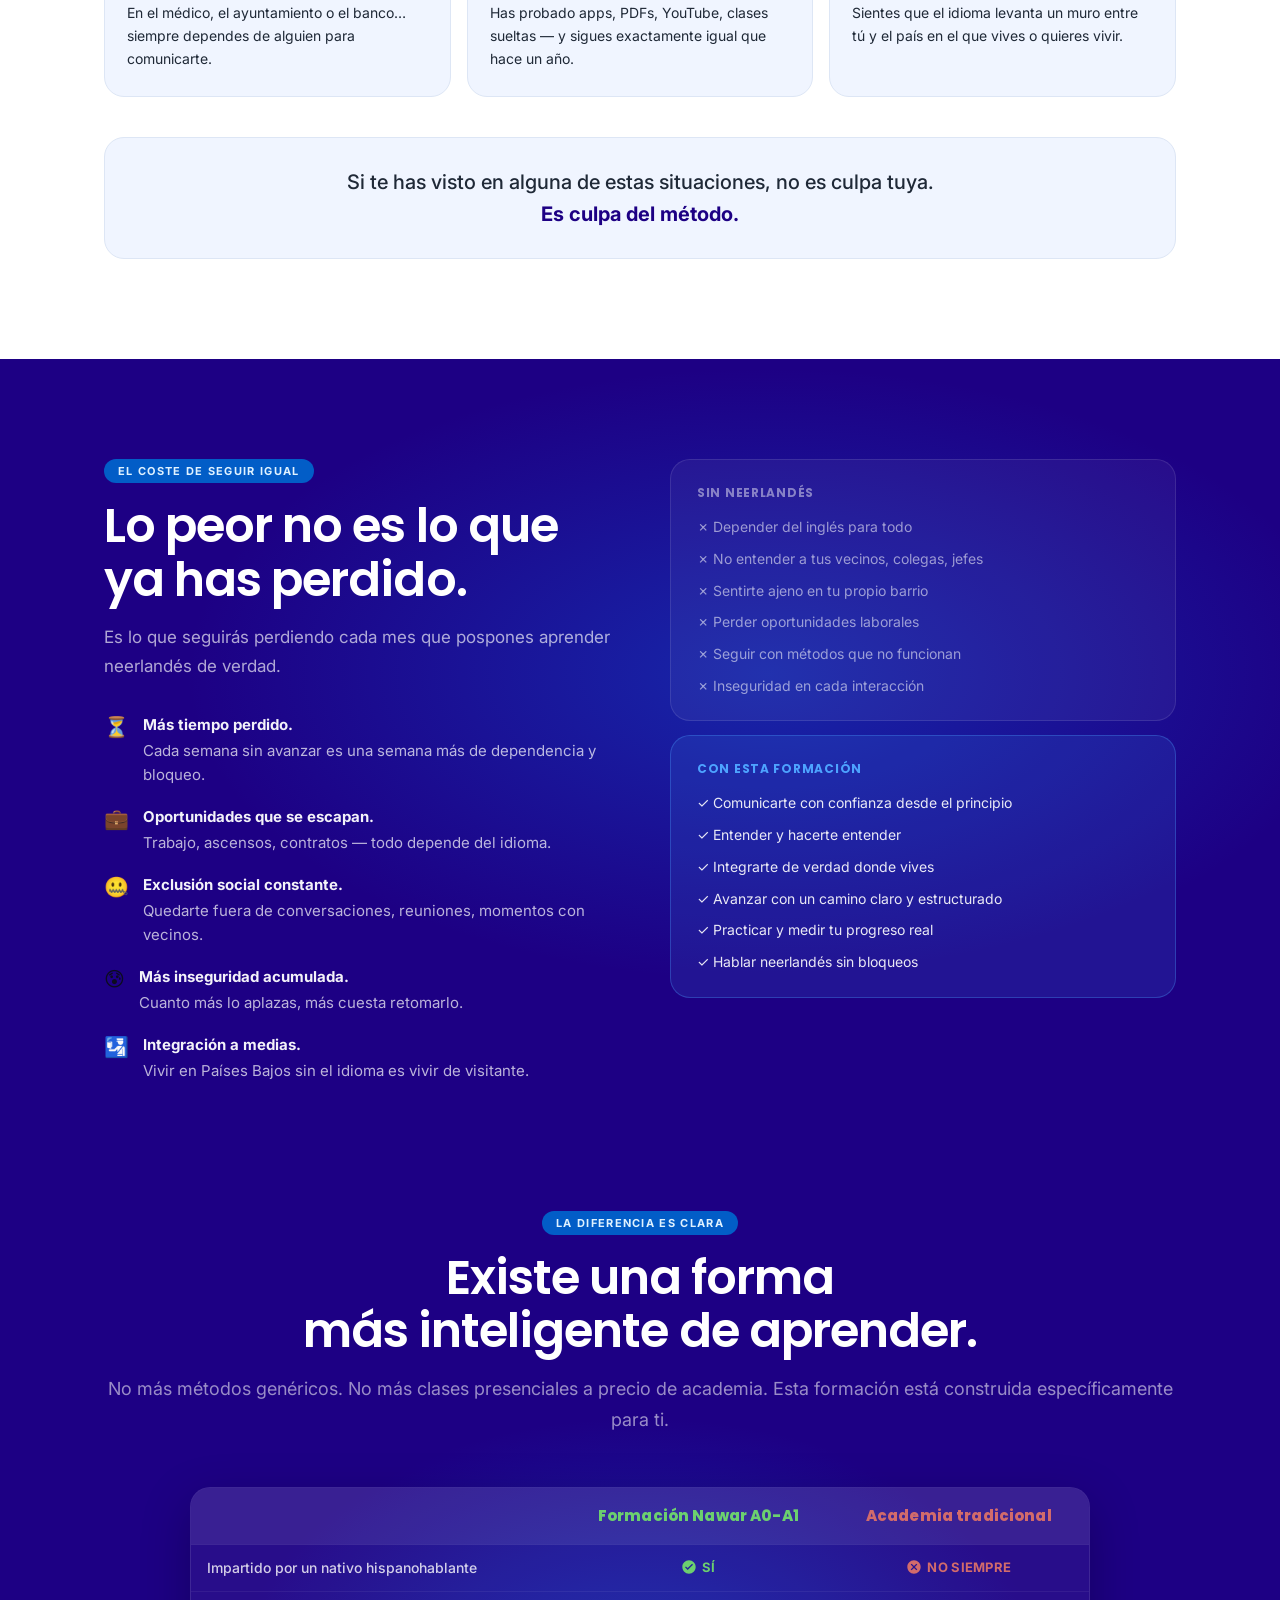
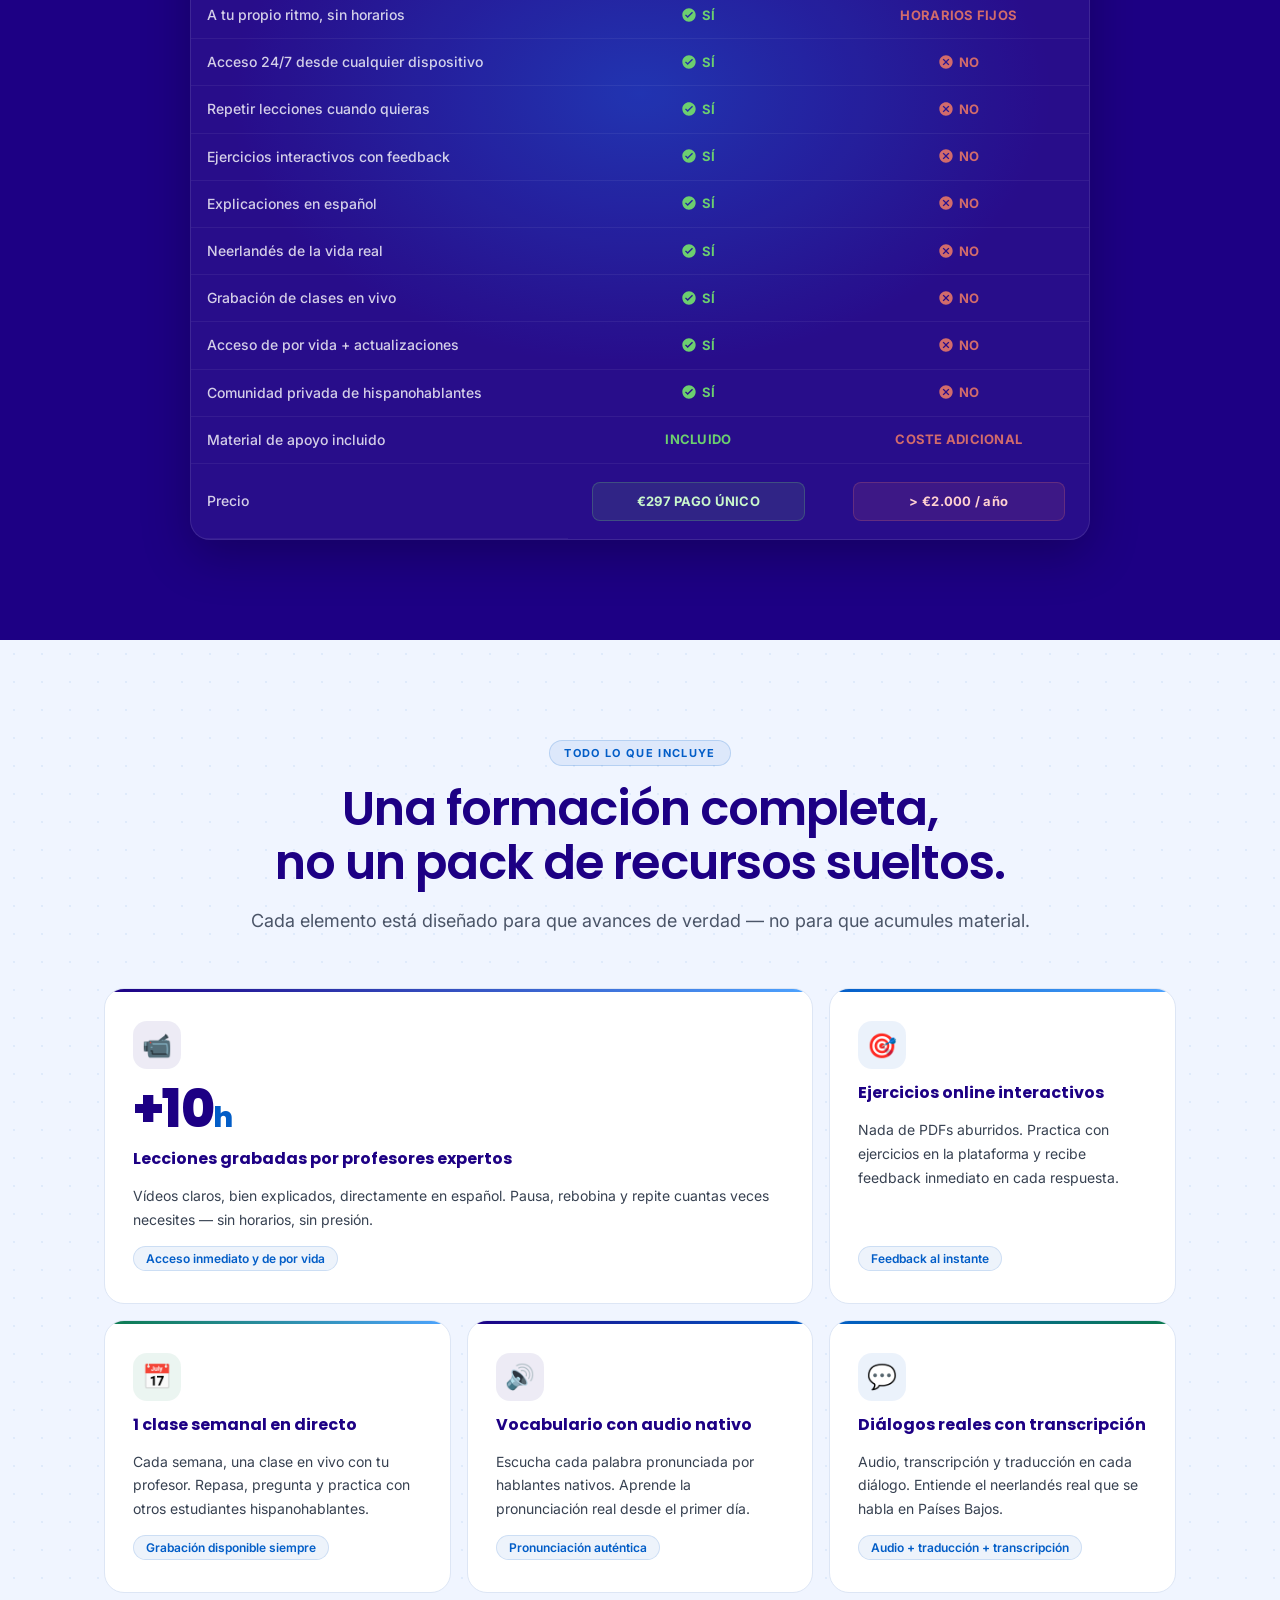
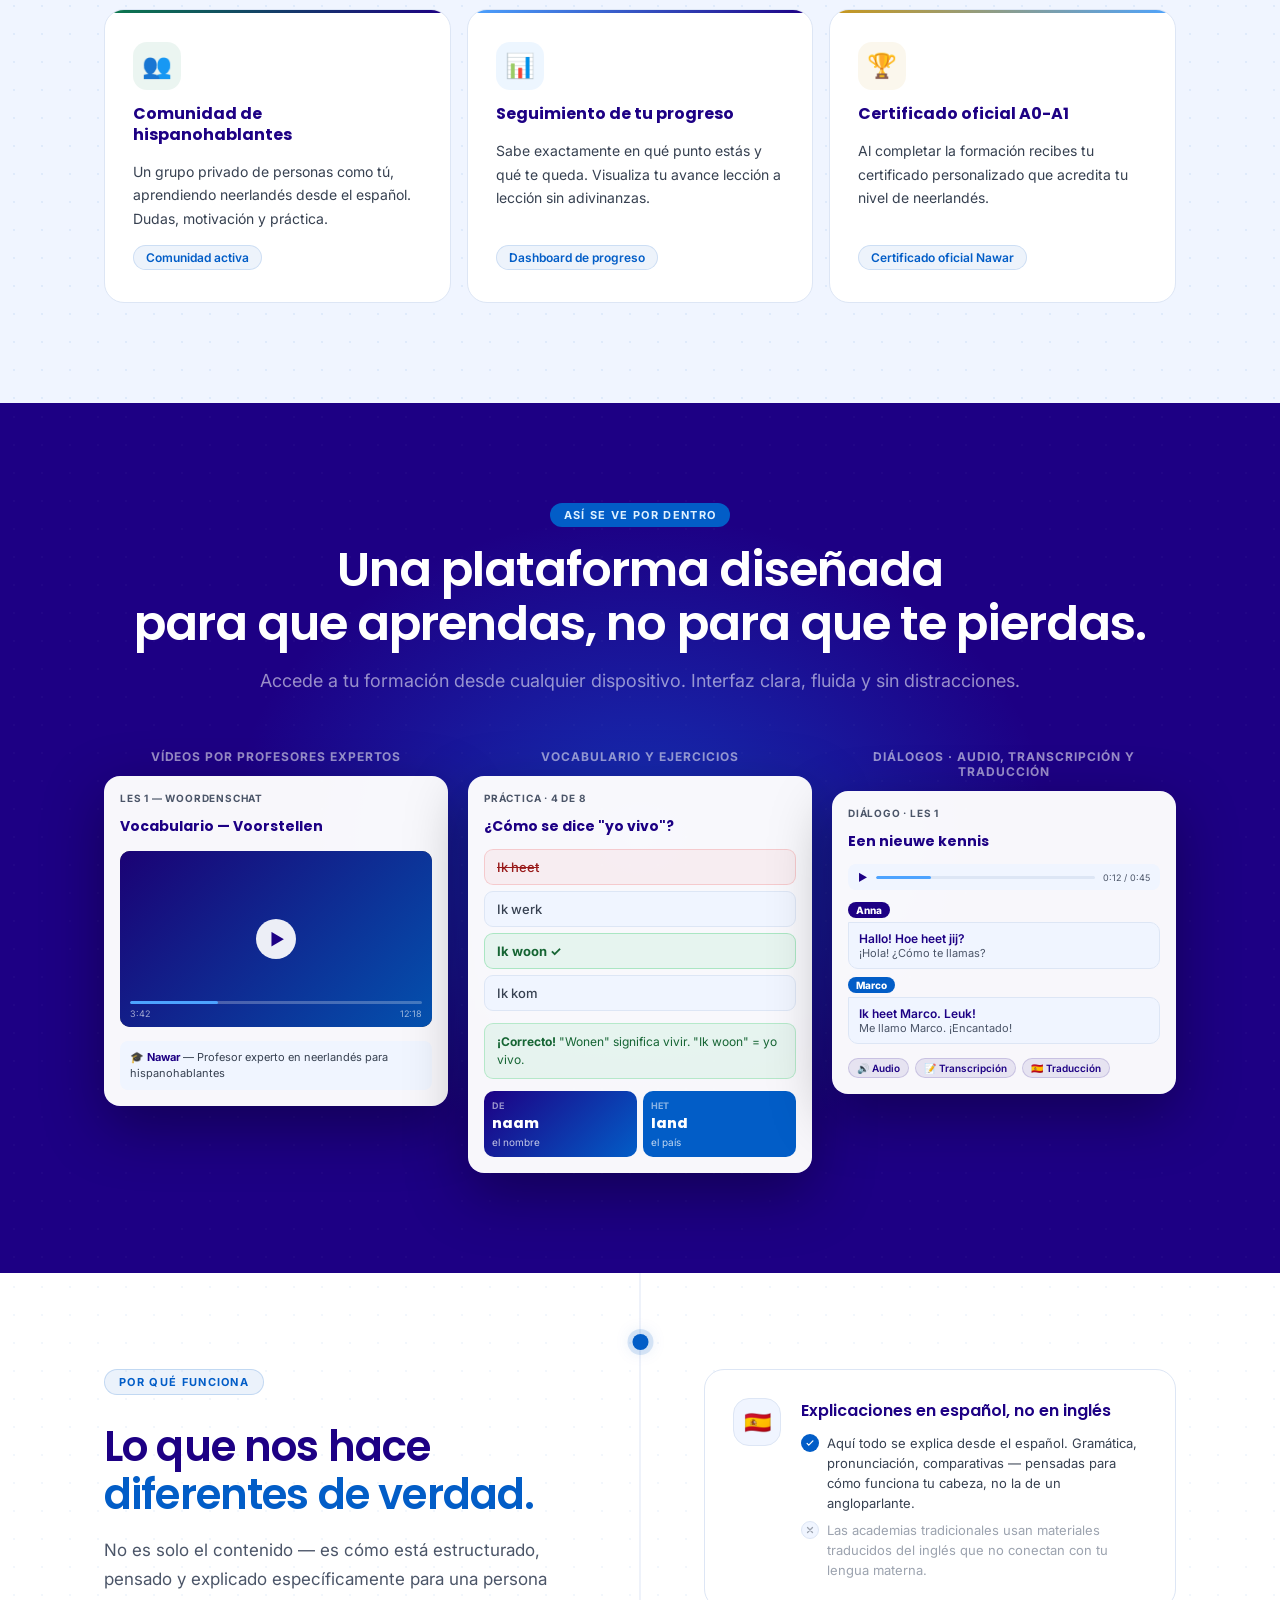
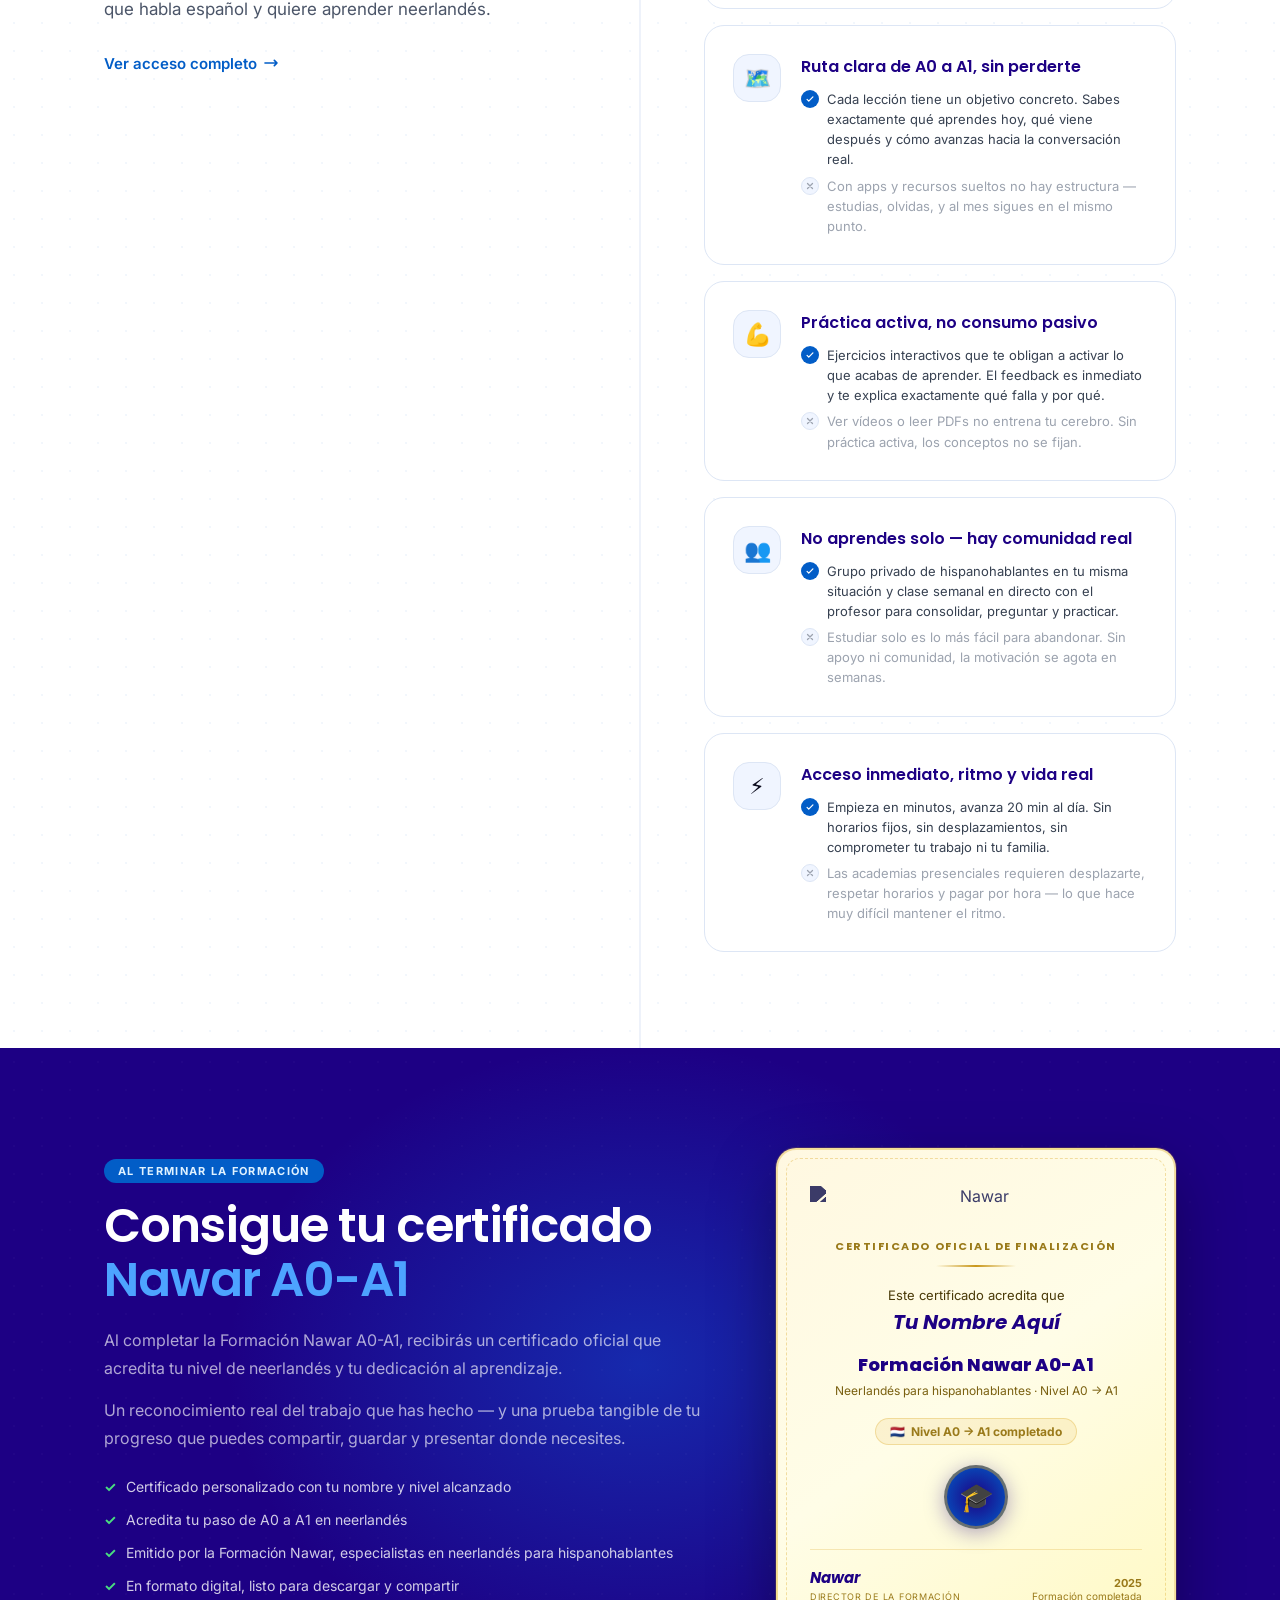
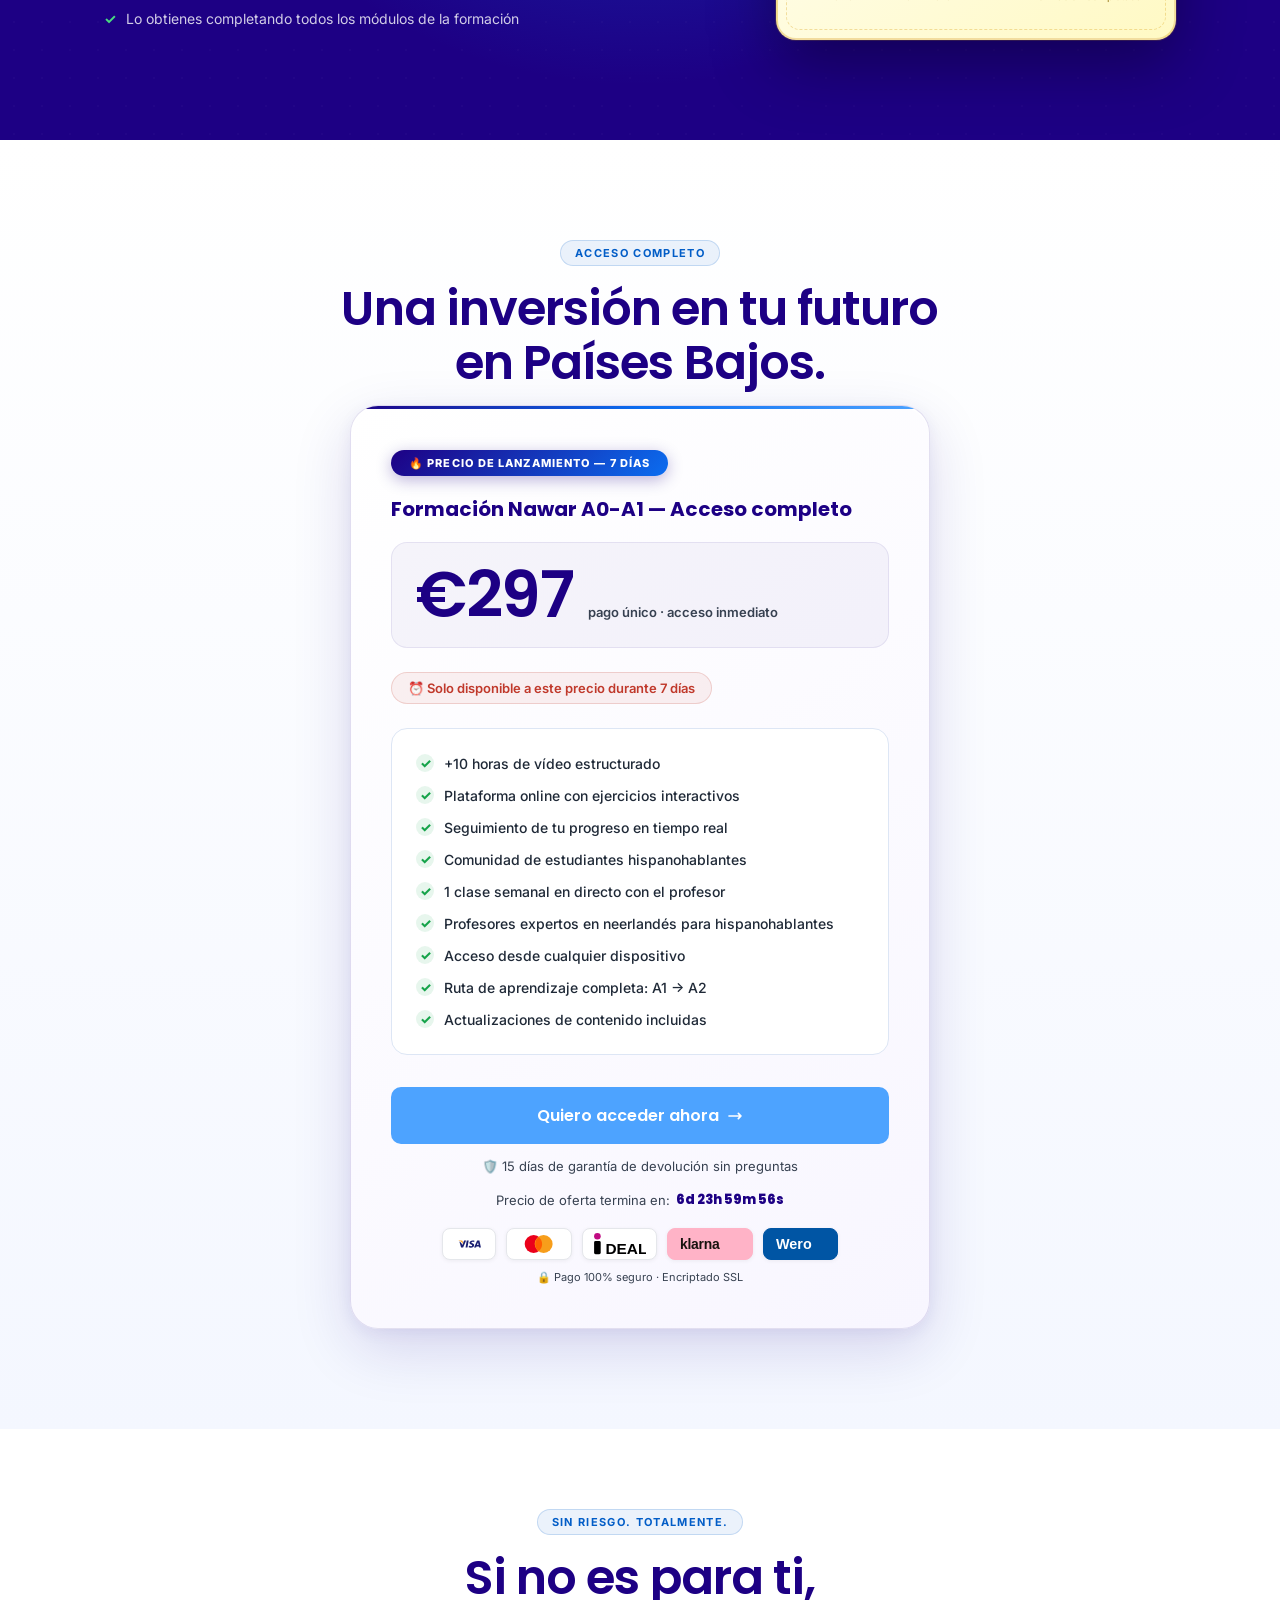
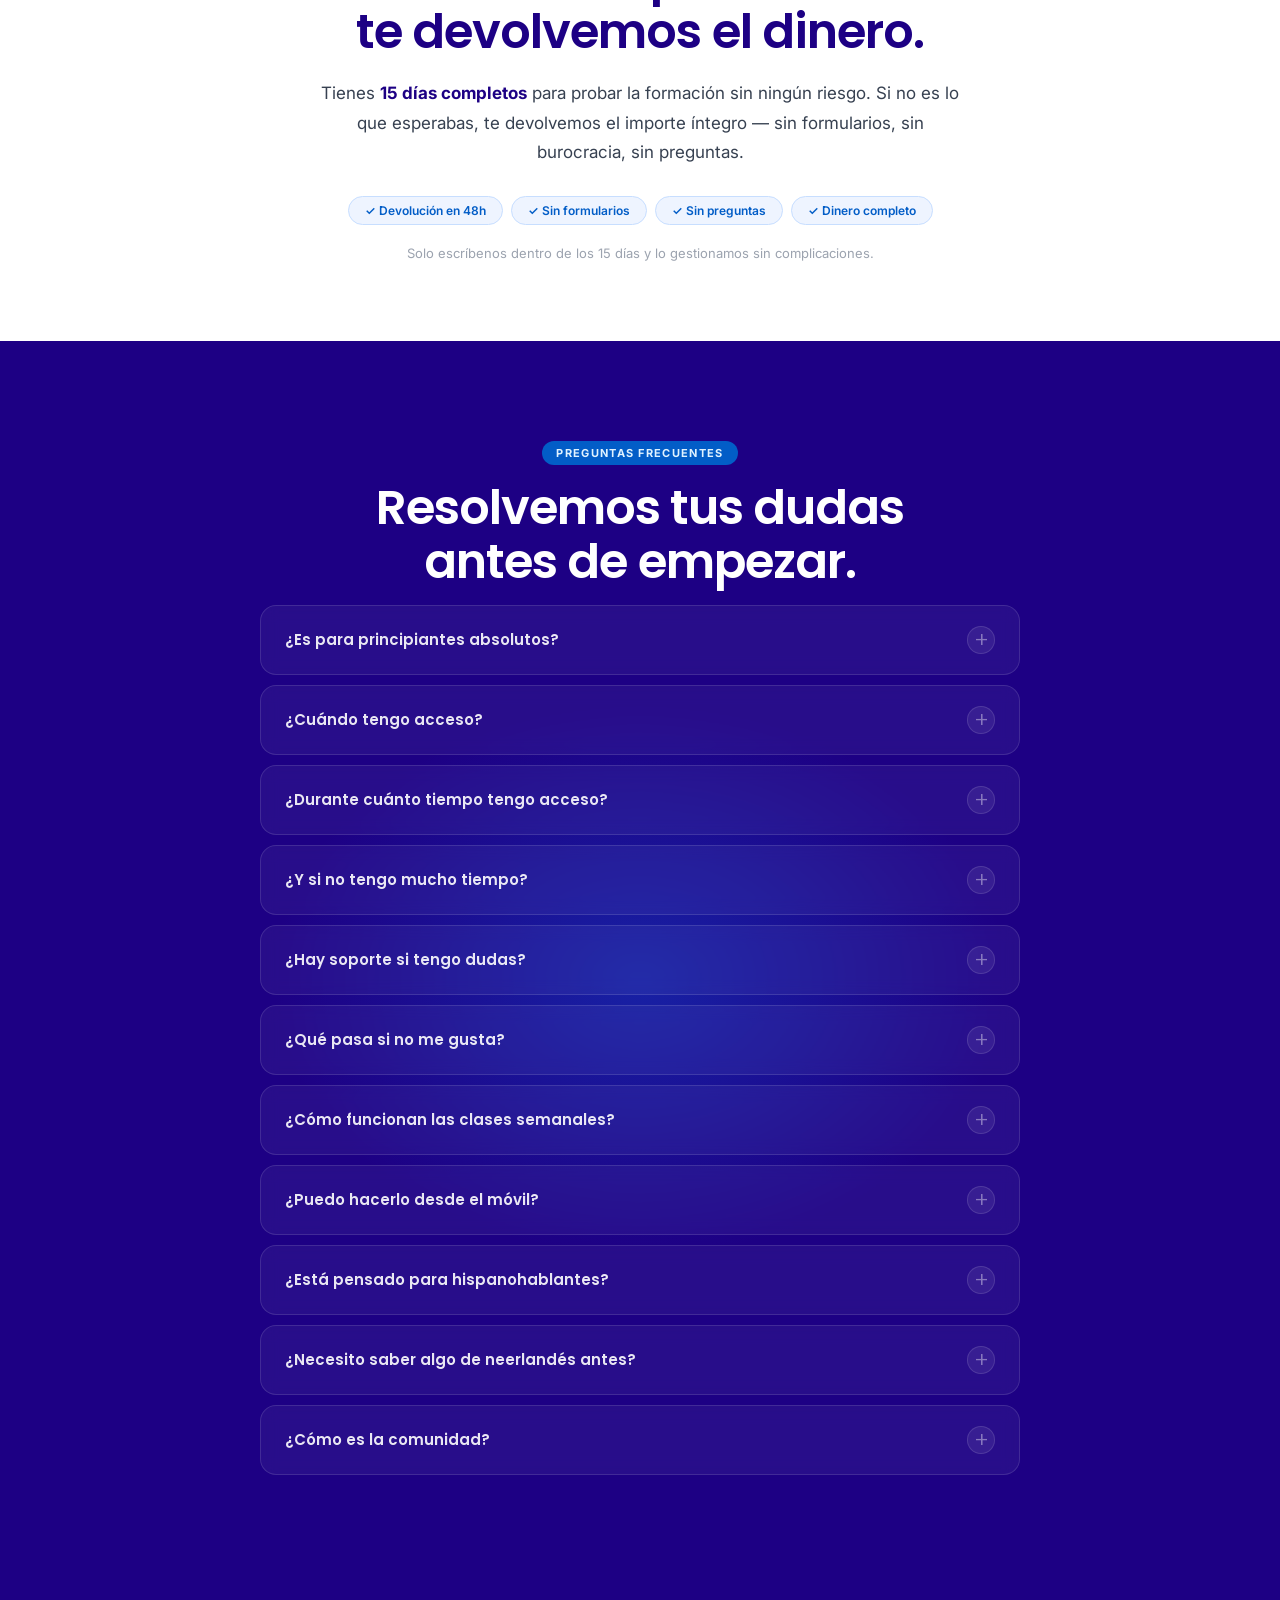
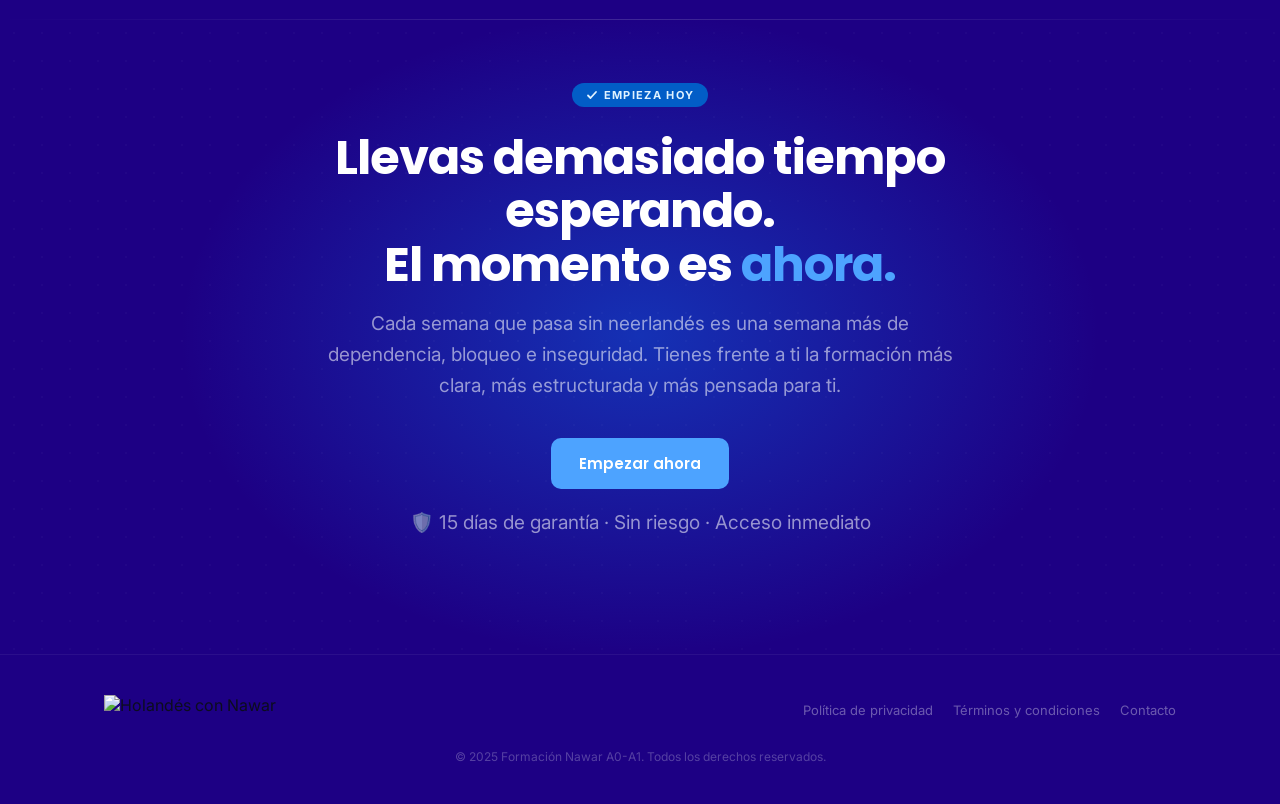
==== commit 7f64dd40: "Fix section spacing and redesign guarantee section Co-Authored-By: Claude Sonnet 4.6 <noreply@anthro" ====
--- a/index.html
+++ b/index.html
@@ -941,27 +941,23 @@
   ══════════════════════════════════════════════════════════ -->
   <section class="guarantee">
     <div class="container">
-      <div class="guarantee-inner" data-anim="fade-up">
-        <div class="guarantee-icon-wrap">✅</div>
-        <div class="guarantee-content">
-          <div class="eyebrow eyebrow-guarantee">Sin riesgo. Totalmente.</div>
-          <h2>¿Y si no es para mí?<br />Te devolvemos el dinero.</h2>
-          <p>
-            Sabemos que dar el paso es difícil. Por eso tienes 15 días completos para probar la formación sin ningún riesgo. Si no es lo que esperabas, te devolvemos el importe íntegro. Sin formularios, sin burocracia, sin preguntas.
-          </p>
-          <p>
-            No queremos tu dinero si no te aportamos valor real. Esa es nuestra apuesta.
-          </p>
-          <div class="guarantee-pills">
-            <span class="guarantee-pill">✓ Devolución en 48h</span>
-            <span class="guarantee-pill">✓ Sin formularios</span>
-            <span class="guarantee-pill">✓ Sin preguntas</span>
-            <span class="guarantee-pill">✓ Dinero completo</span>
-          </div>
-          <p class="guarantee-fine">
-            Solo escríbenos dentro de los 15 días y lo gestionamos sin complicaciones.
-          </p>
-        </div>
+      <div class="guarantee-content" data-anim="fade-up">
+        <div class="eyebrow eyebrow-light">Sin riesgo. Totalmente.</div>
+        <h2 class="section-title dark">Si no es para ti,<br />te devolvemos el dinero.</h2>
+        <p class="guarantee-lead">
+          Tienes <strong>15 días completos</strong> para probar la formación sin ningún riesgo.
+          Si no es lo que esperabas, te devolvemos el importe íntegro — sin formularios,
+          sin burocracia, sin preguntas.
+        </p>
+        <div class="guarantee-pills">
+          <span class="guarantee-pill">✓ Devolución en 48h</span>
+          <span class="guarantee-pill">✓ Sin formularios</span>
+          <span class="guarantee-pill">✓ Sin preguntas</span>
+          <span class="guarantee-pill">✓ Dinero completo</span>
+        </div>
+        <p class="guarantee-fine">
+          Solo escríbenos dentro de los 15 días y lo gestionamos sin complicaciones.
+        </p>
       </div>
     </div>
   </section>
--- a/styles.css
+++ b/styles.css
@@ -560,7 +560,7 @@
    CONSEQUENCES
 ══════════════════════════════════════════════════════════════ */
 .consequences {
-  padding: 100px 0;
+  padding: 100px 0 64px;
   background: var(--brand);
   position: relative;
   overflow: hidden;
@@ -626,7 +626,7 @@
    SOLUTION / COMPARISON TABLE
 ══════════════════════════════════════════════════════════════ */
 .solution {
-  padding: 100px 0;
+  padding: 64px 0 100px;
   background: var(--brand);
   position: relative;
   overflow: hidden;
@@ -1330,62 +1330,25 @@
   position: relative;
   overflow: hidden;
 }
-.guarantee-inner {
-  position: relative;
-  display: grid;
-  grid-template-columns: auto 1fr;
-  gap: 40px;
-  align-items: center;
-  max-width: 820px;
+.guarantee-content {
+  max-width: 640px;
   margin: 0 auto;
-  background: #f8faff;
-  border: 1px solid #e2e8f0;
-  border-radius: 28px;
-  padding: 44px 48px;
-  box-shadow: 0 8px 32px rgba(0,0,0,.06);
-}
-@media (max-width: 599px) {
-  .guarantee-inner {
-    grid-template-columns: 1fr;
-    text-align: center;
-    padding: 32px 24px;
-  }
-  .guarantee-icon-wrap { margin: 0 auto; }
-}
-.guarantee-icon-wrap {
-  width: 88px; height: 88px;
-  border-radius: 50%;
-  background: #eef4ff;
-  border: 2px solid #c7deff;
-  display: flex; align-items: center; justify-content: center;
-  flex-shrink: 0;
-  font-size: 40px;
-  box-shadow: 0 4px 16px rgba(29,0,132,.08);
-}
-.guarantee-icon { display: none; }
-.eyebrow-guarantee {
-  display: inline-block;
-  font-size: 11px;
-  font-weight: 700;
-  letter-spacing: .12em;
-  text-transform: uppercase;
-  color: var(--brand-mid);
-  margin-bottom: 10px;
-}
-.guarantee-content h2 {
-  font-family: var(--font-head);
-  font-size: clamp(20px, 2.5vw, 28px);
-  font-weight: 700;
-  color: #1f2937;
-  margin-bottom: 12px;
-  line-height: 1.2;
-}
-.guarantee-content p { font-size: 15px; color: #374151; line-height: 1.75; margin-bottom: 10px; }
+  text-align: center;
+}
+.guarantee-content .section-title { margin-bottom: 20px; }
+.guarantee-lead {
+  font-size: 17px;
+  color: #374151;
+  line-height: 1.75;
+  margin-bottom: 0;
+}
+.guarantee-lead strong { color: var(--brand); }
 .guarantee-pills {
   display: flex;
   flex-wrap: wrap;
+  justify-content: center;
   gap: 8px;
-  margin-top: 20px;
+  margin-top: 28px;
 }
 .guarantee-pill {
   display: inline-flex;
@@ -1396,19 +1359,19 @@
   color: var(--brand-mid);
   background: #eef4ff;
   border: 1px solid #c7deff;
-  padding: 5px 14px;
+  padding: 6px 16px;
   border-radius: 100px;
 }
 .guarantee-fine {
   font-size: 13px;
-  color: #6b7280;
-  margin-top: 16px;
+  color: #9ca3af;
+  margin-top: 20px;
 }
 
 /* ══════════════════════════════════════════════════════════════
    FAQ — PREMIUM
 ══════════════════════════════════════════════════════════════ */
-.faq { padding: 100px 0; background: var(--brand); position: relative; overflow: hidden; }
+.faq { padding: 100px 0 64px; background: var(--brand); position: relative; overflow: hidden; }
 .faq::before {
   content: '';
   position: absolute;
@@ -1482,7 +1445,7 @@
    FINAL CTA
 ══════════════════════════════════════════════════════════════ */
 .final-cta {
-  padding: 100px 0;
+  padding: 64px 0 80px;
   background: var(--brand);
   position: relative;
   overflow: hidden;
@@ -1742,3 +1705,15 @@
   box-shadow: 0 1px 4px rgba(0,0,0,.06);
 }
 .pay-logo svg { display: block; }
+
+/* ── Mobile section padding reduction ───────────────────────── */
+@media (max-width: 767px) {
+  .pain, .includes, .inside-look, .certificate-section, .pricing {
+    padding: 64px 0;
+  }
+  .consequences { padding: 64px 0 48px; }
+  .solution { padding: 48px 0 64px; }
+  .guarantee { padding: 56px 0; }
+  .faq { padding: 64px 0 48px; }
+  .final-cta { padding: 48px 0 64px; }
+}
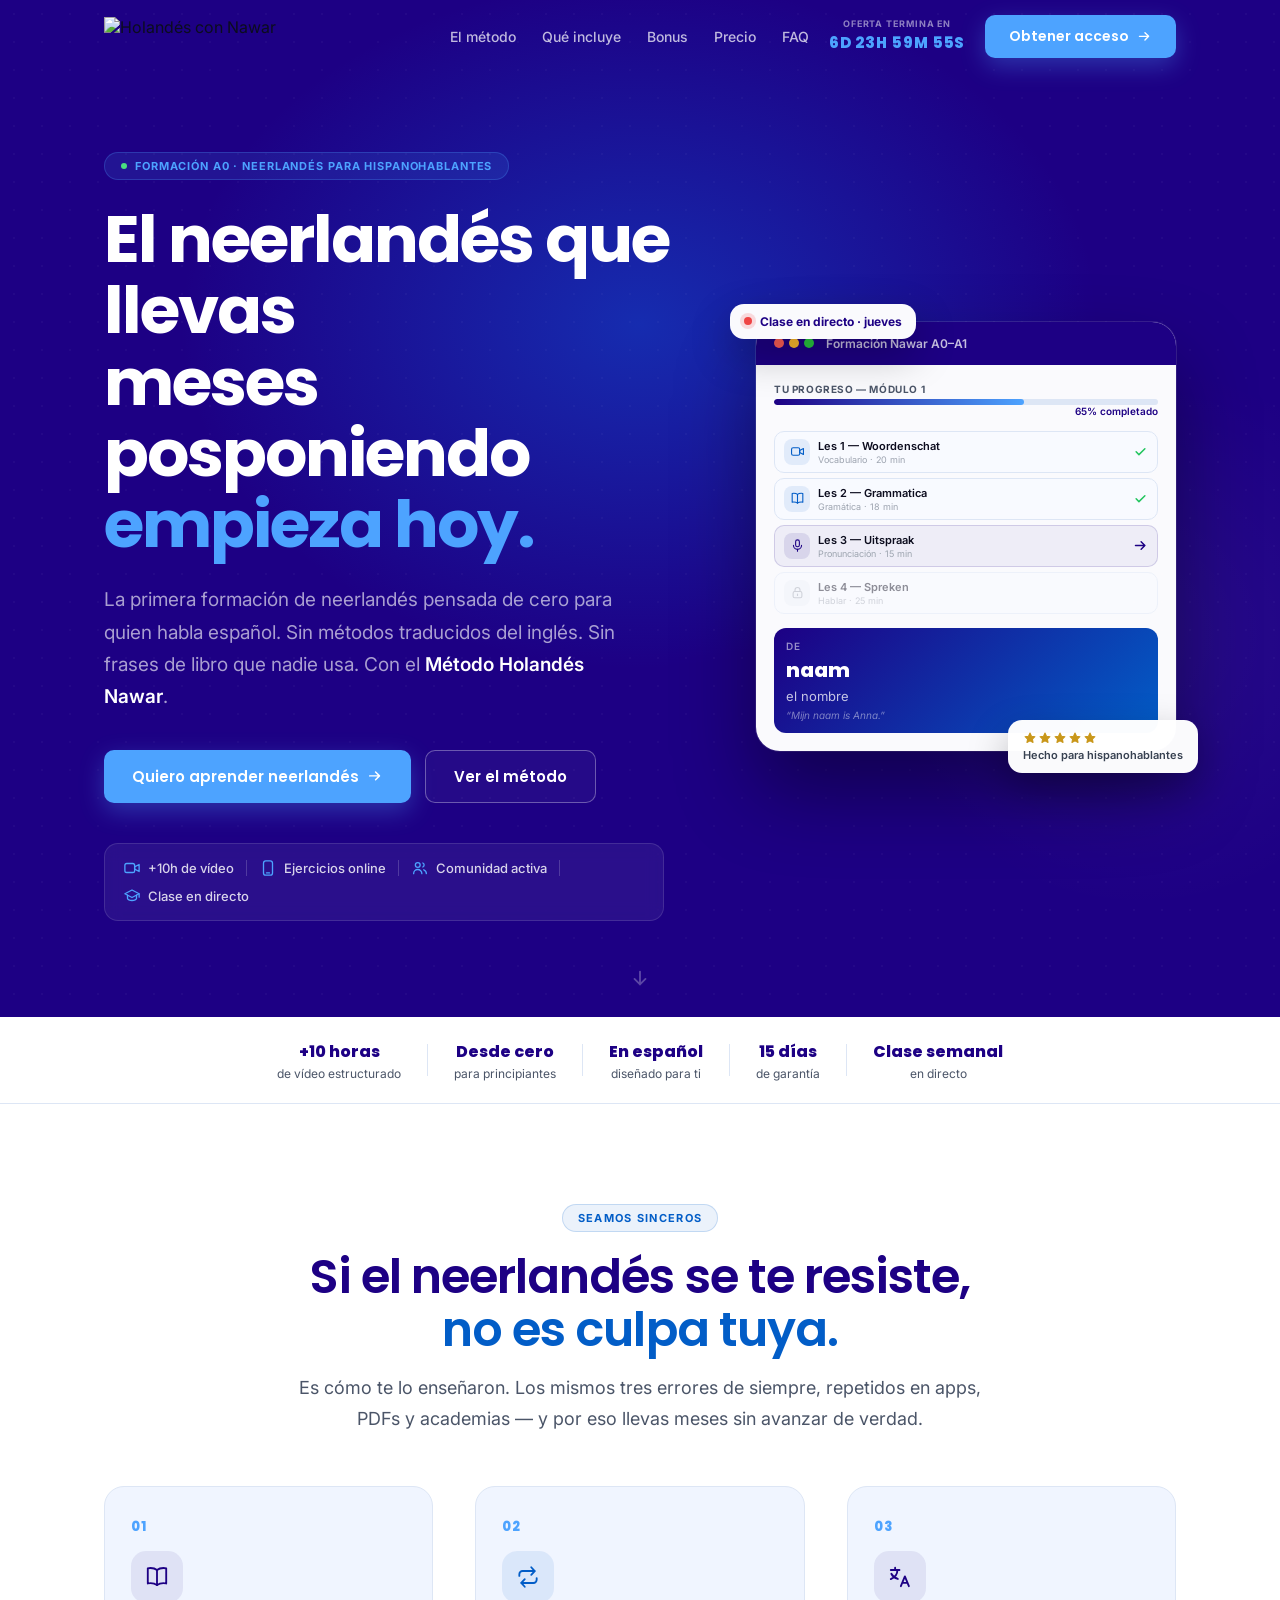
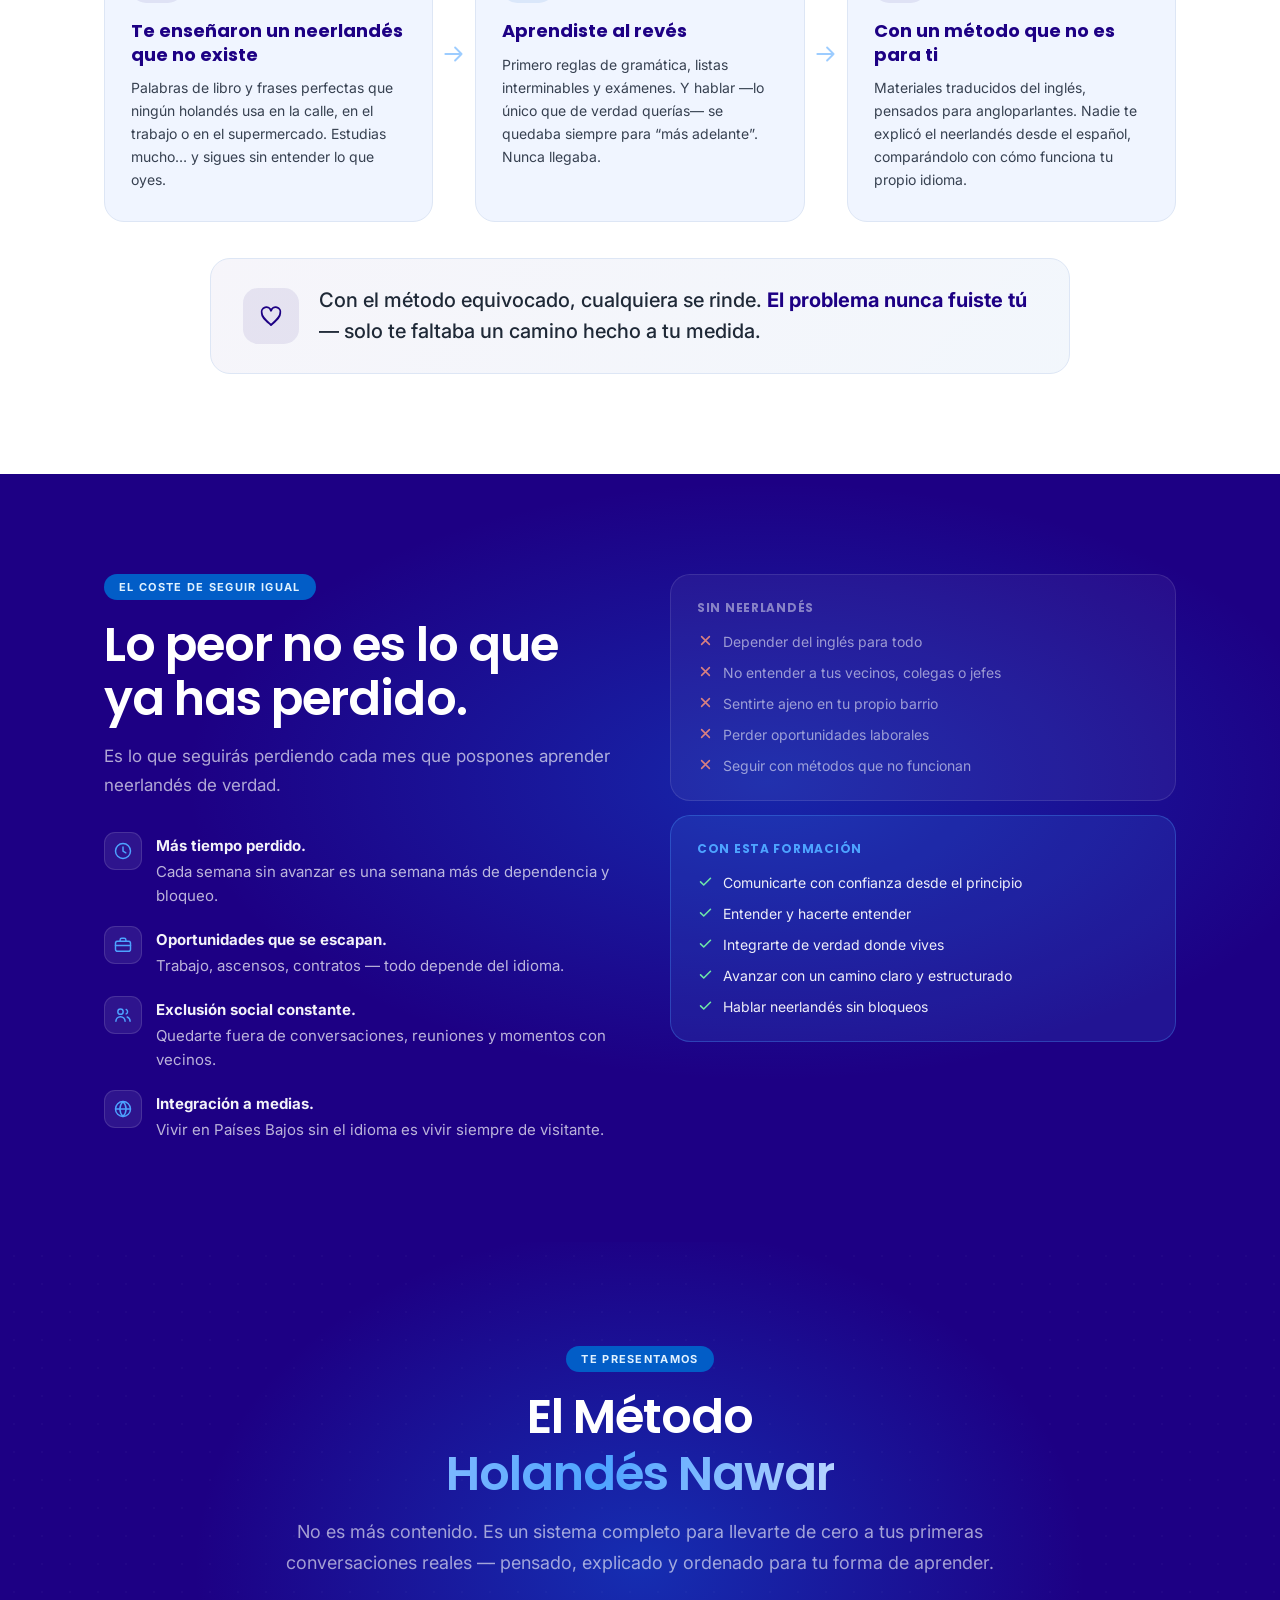
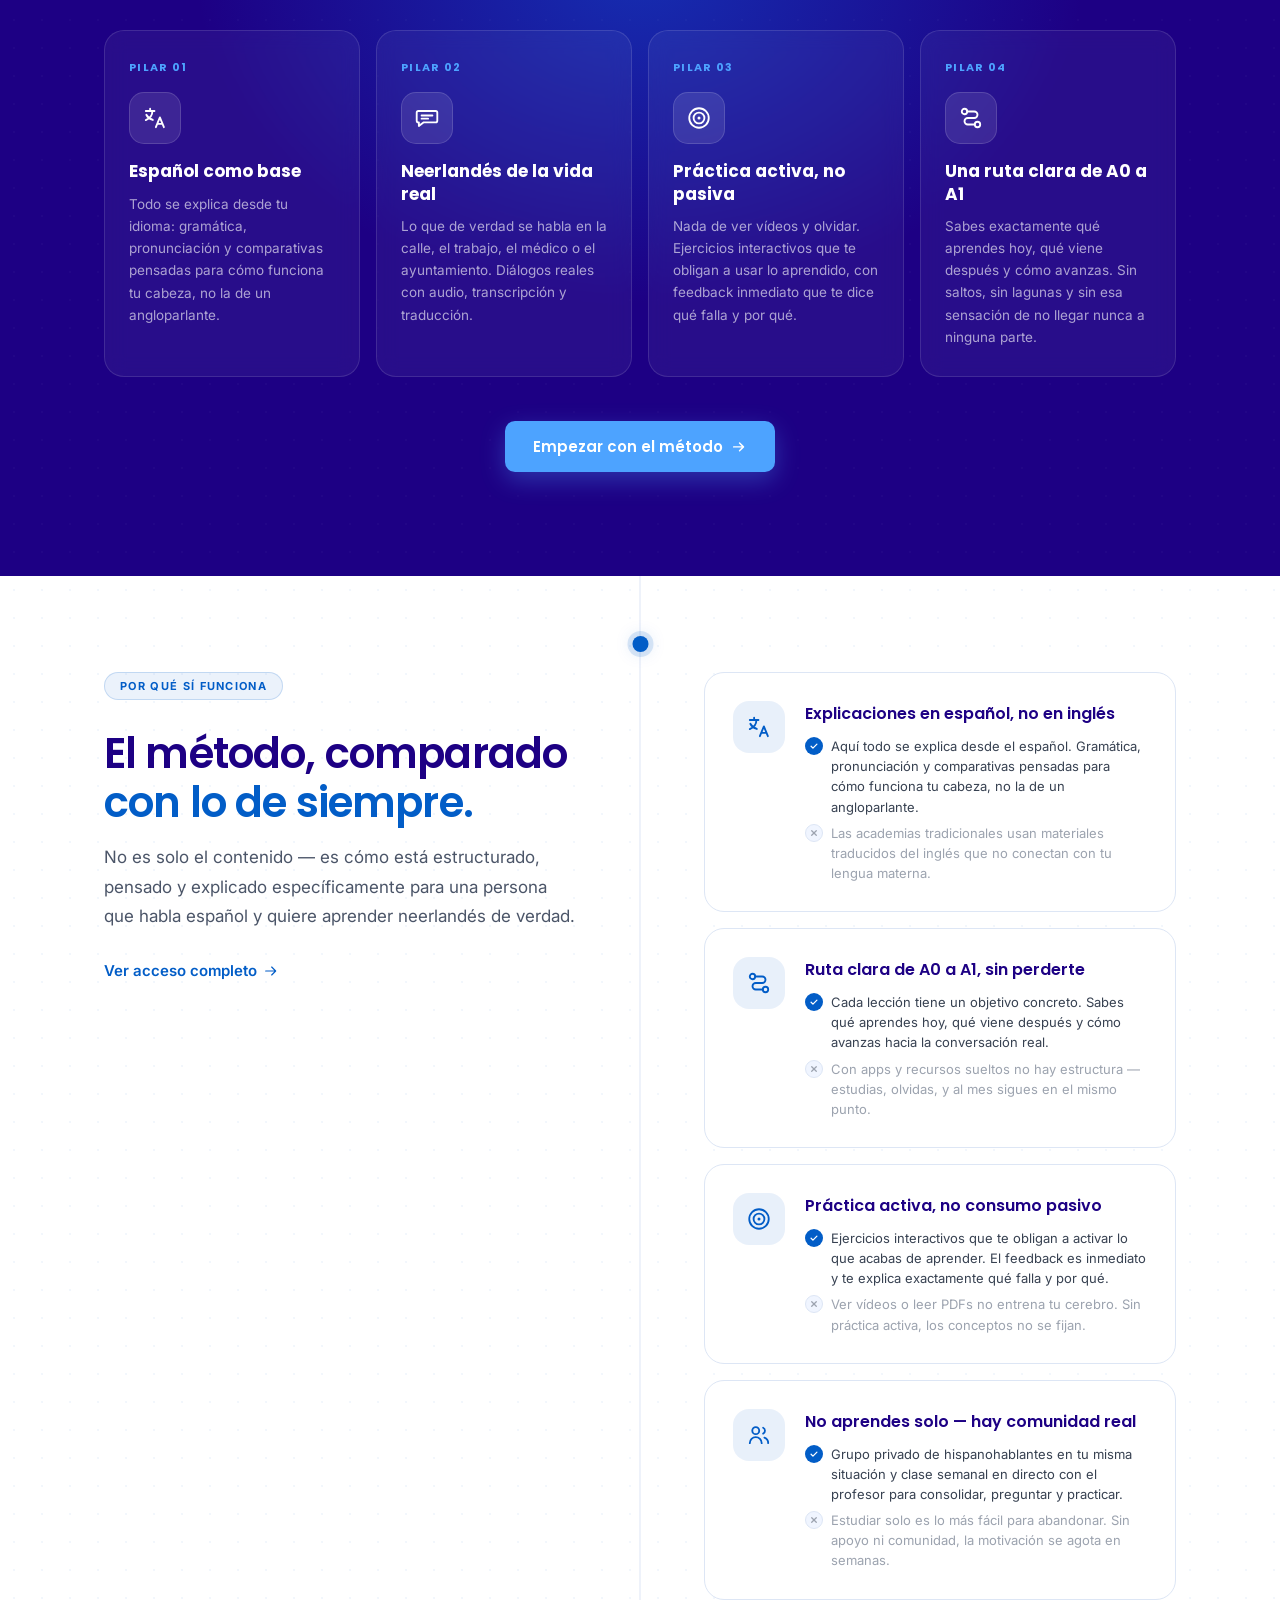
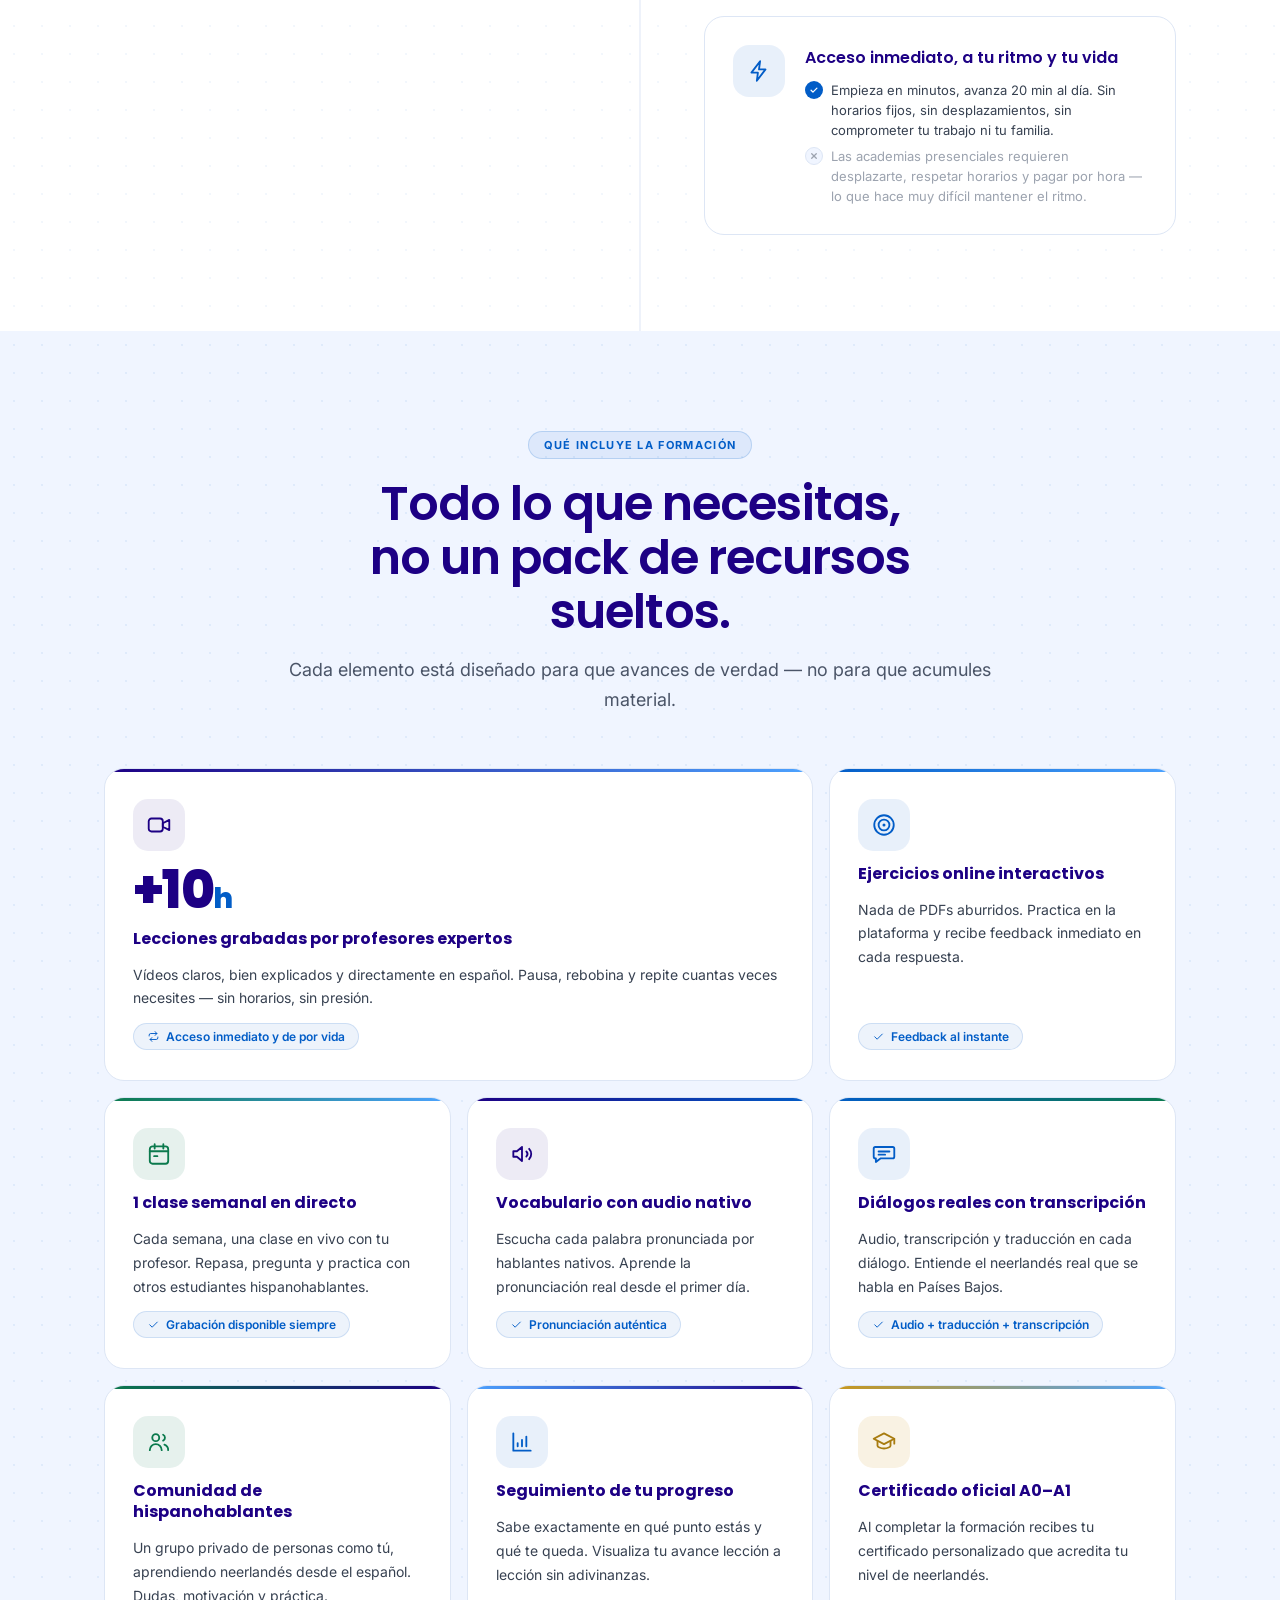
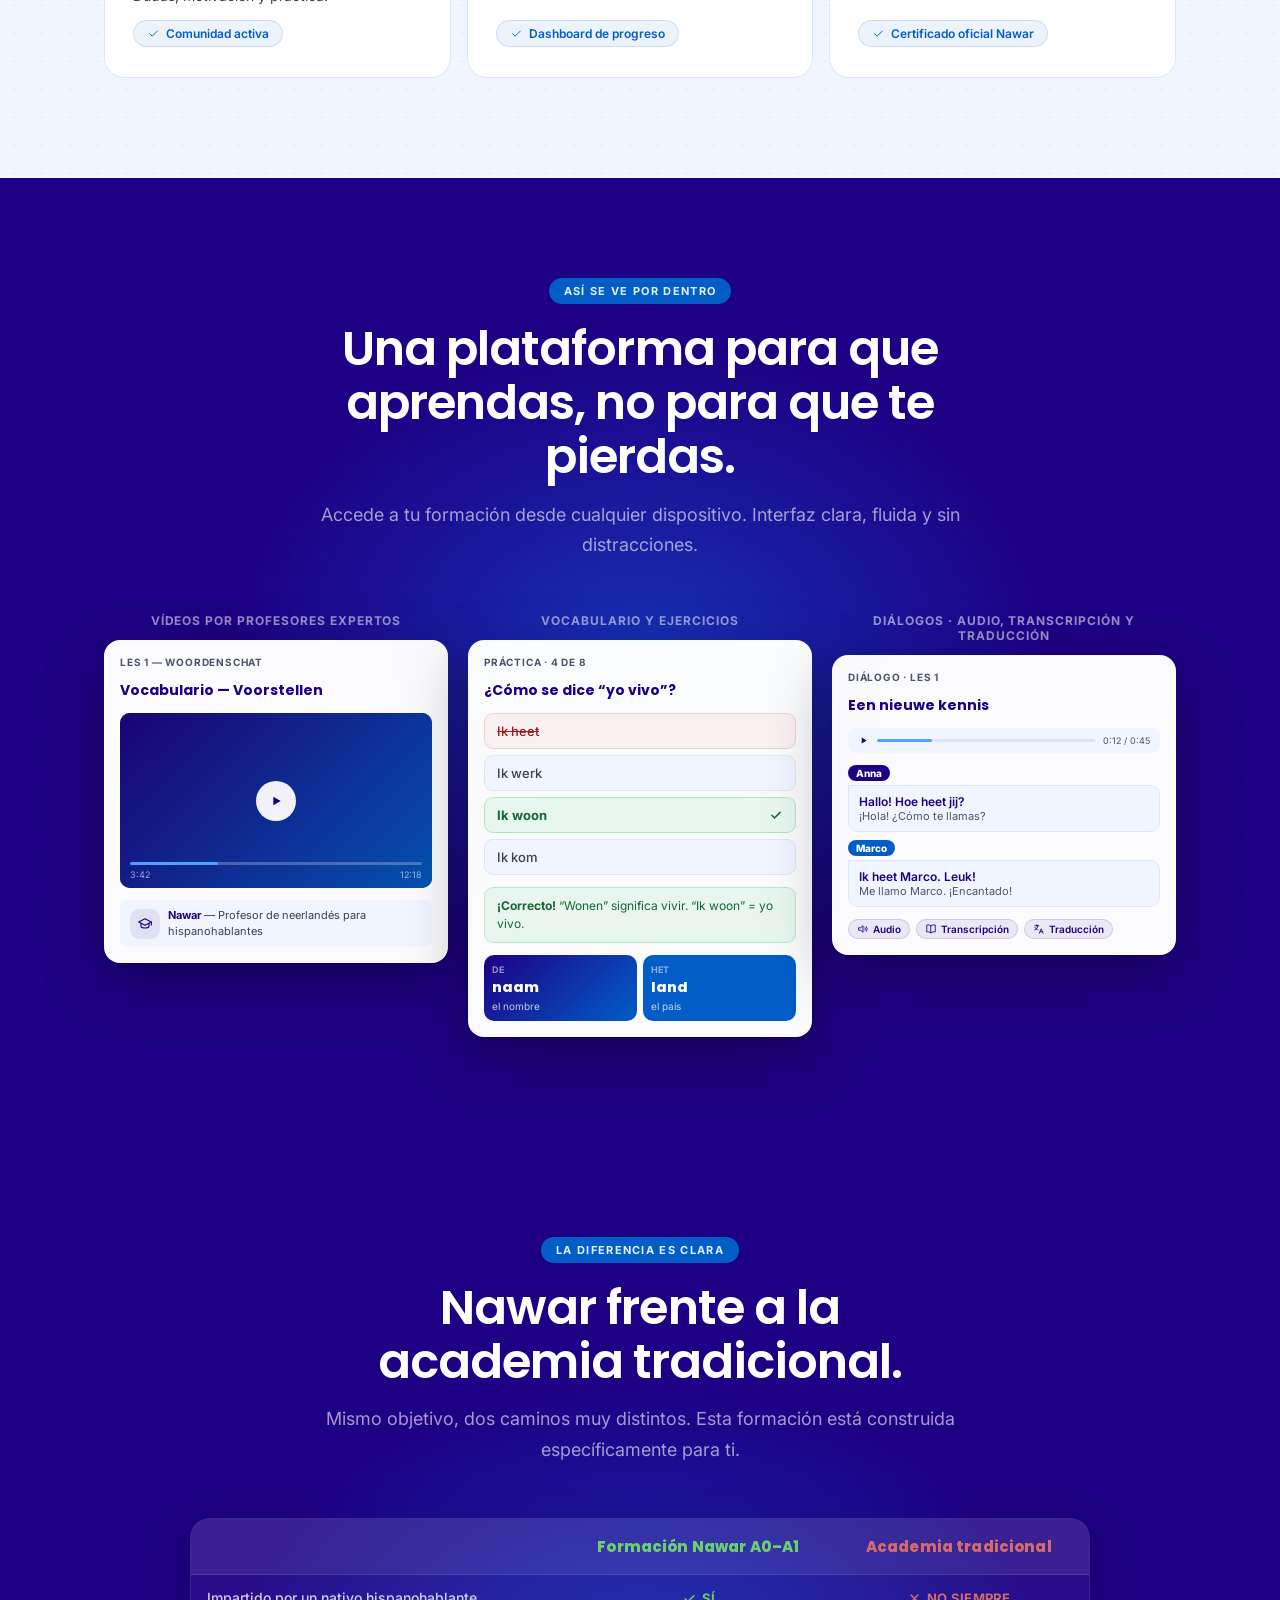
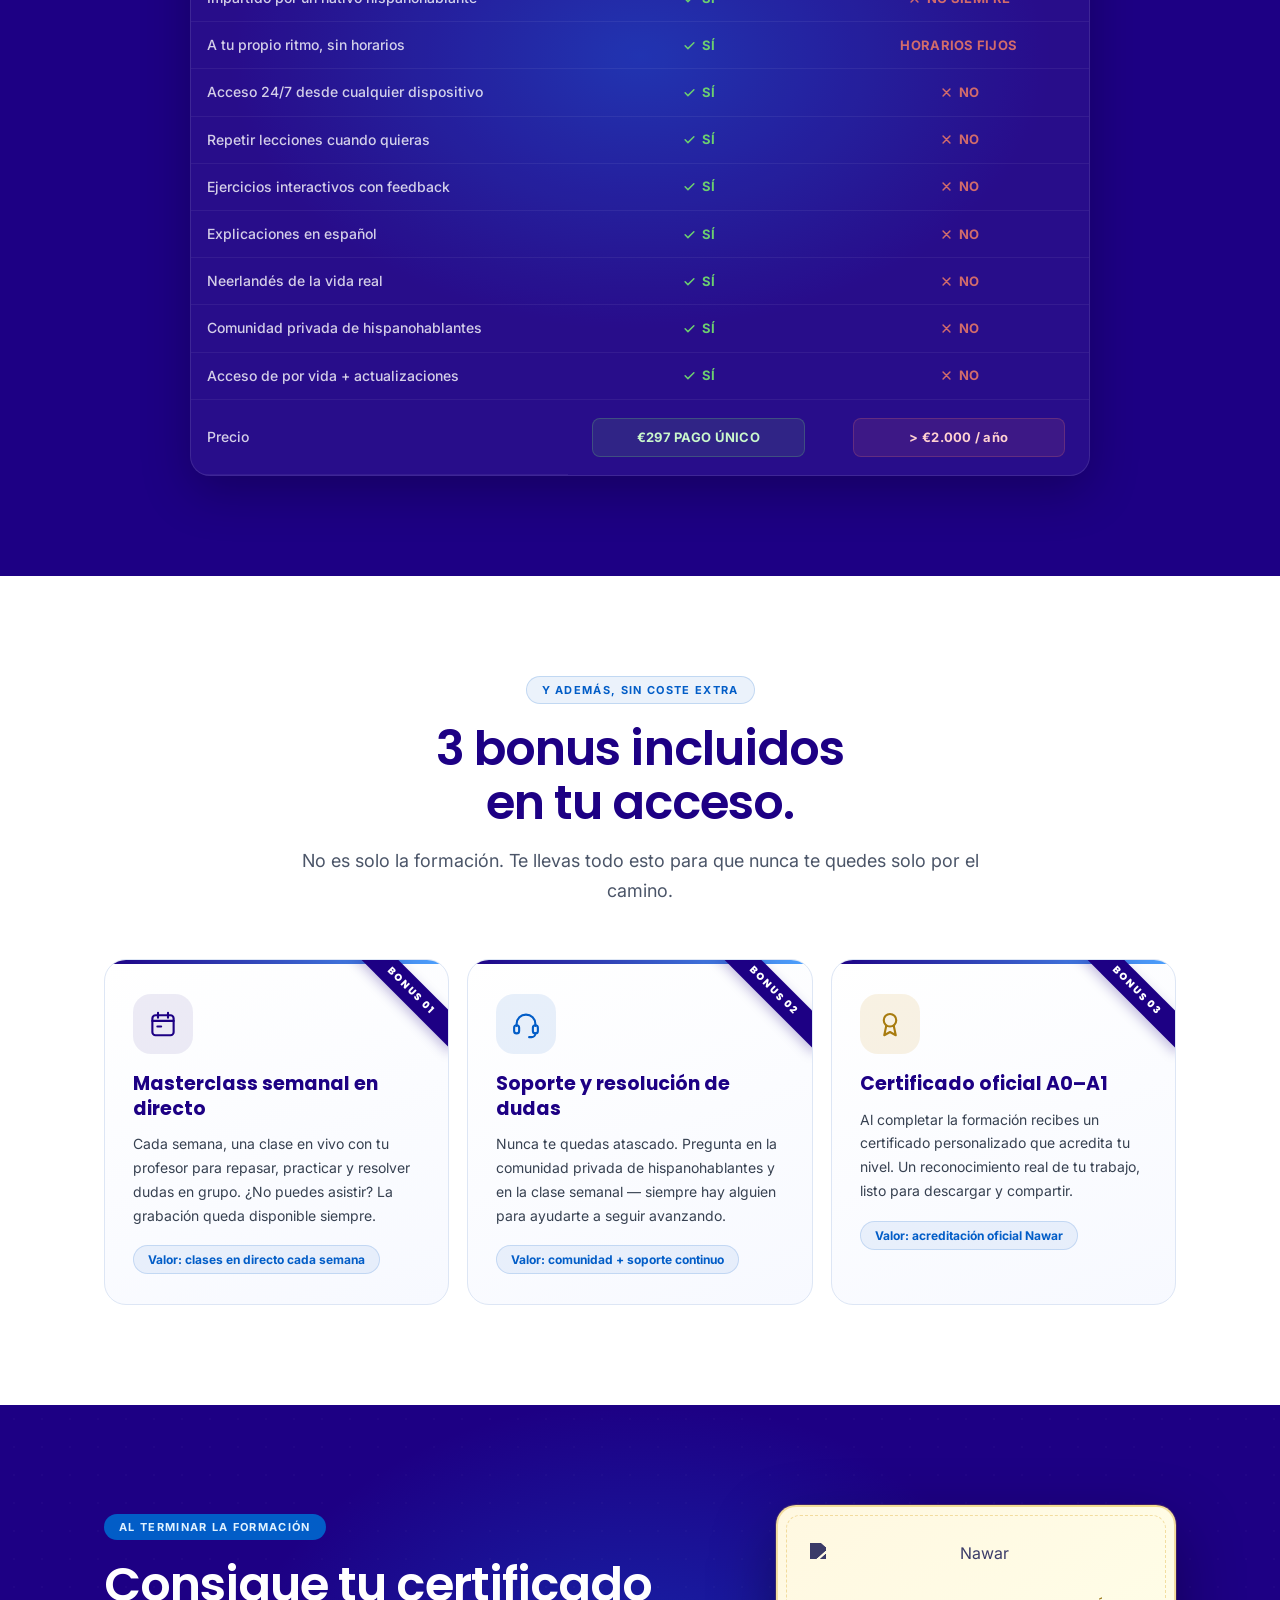
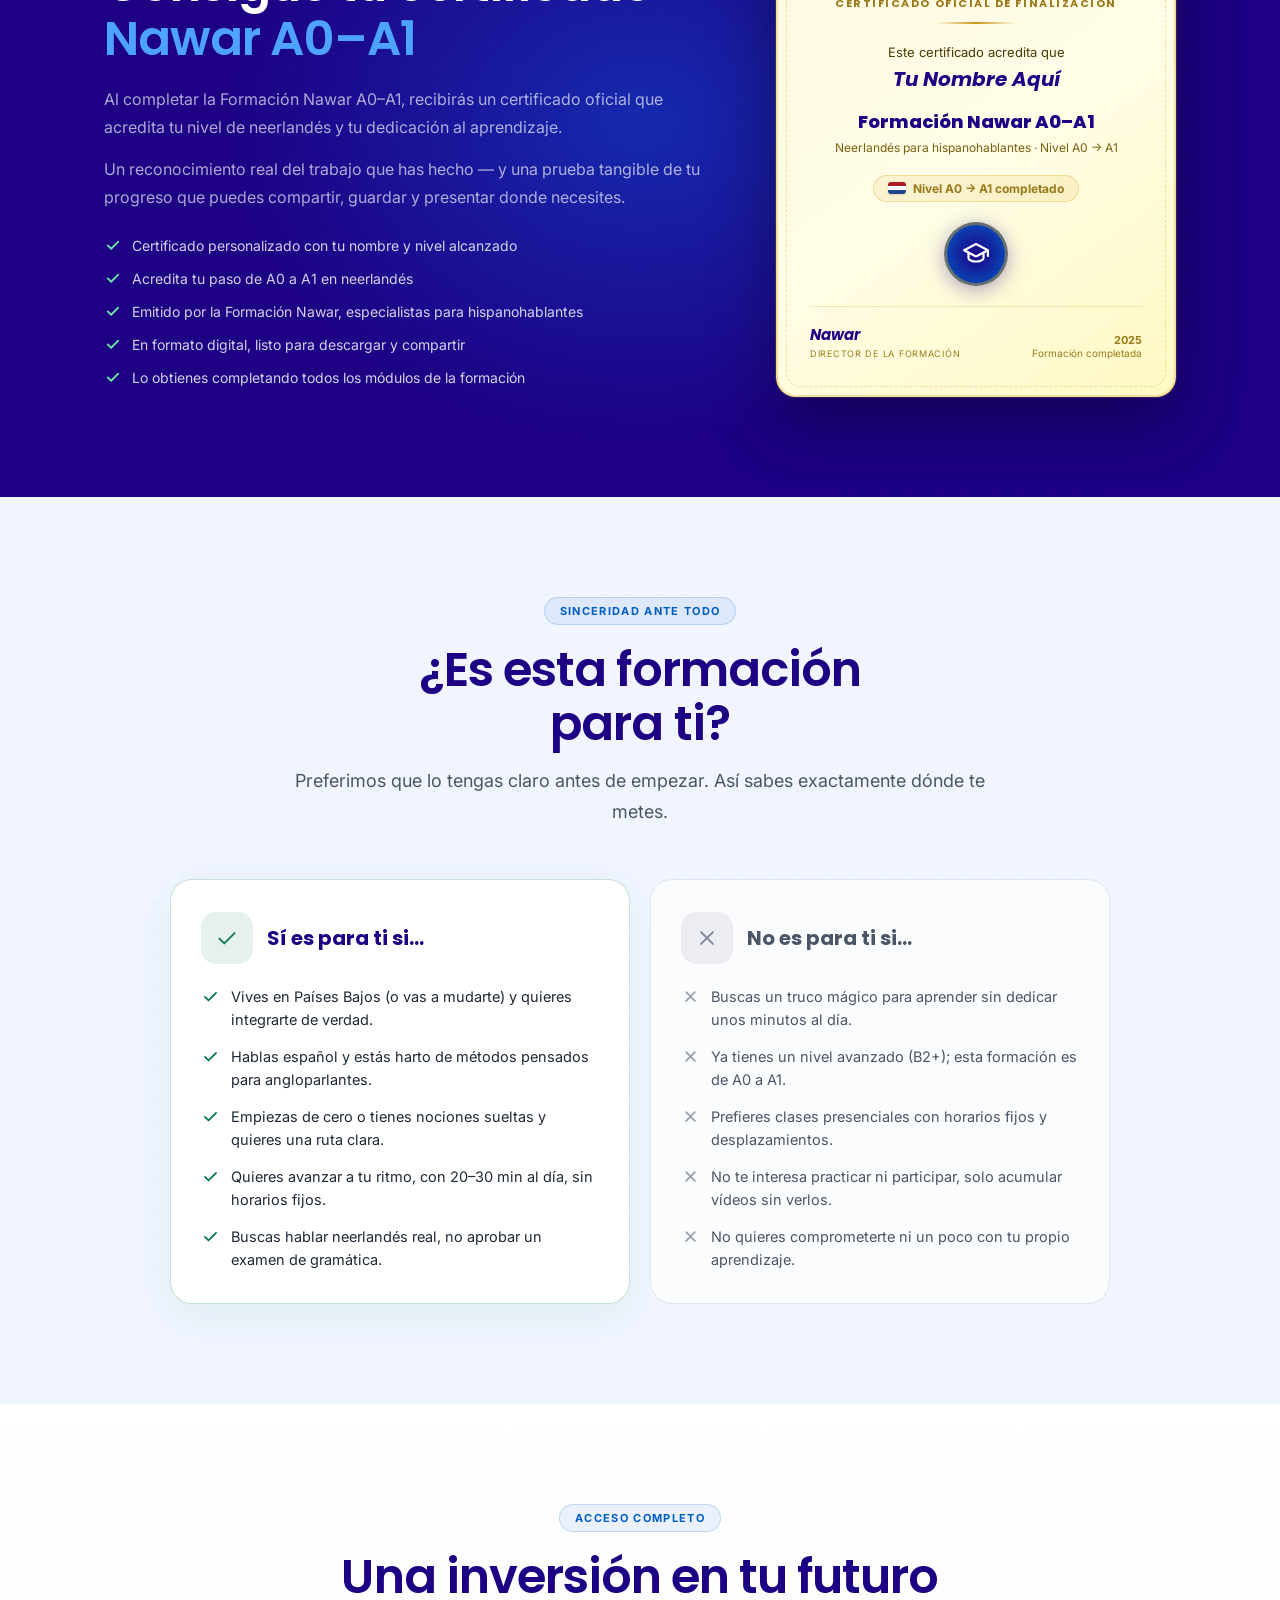
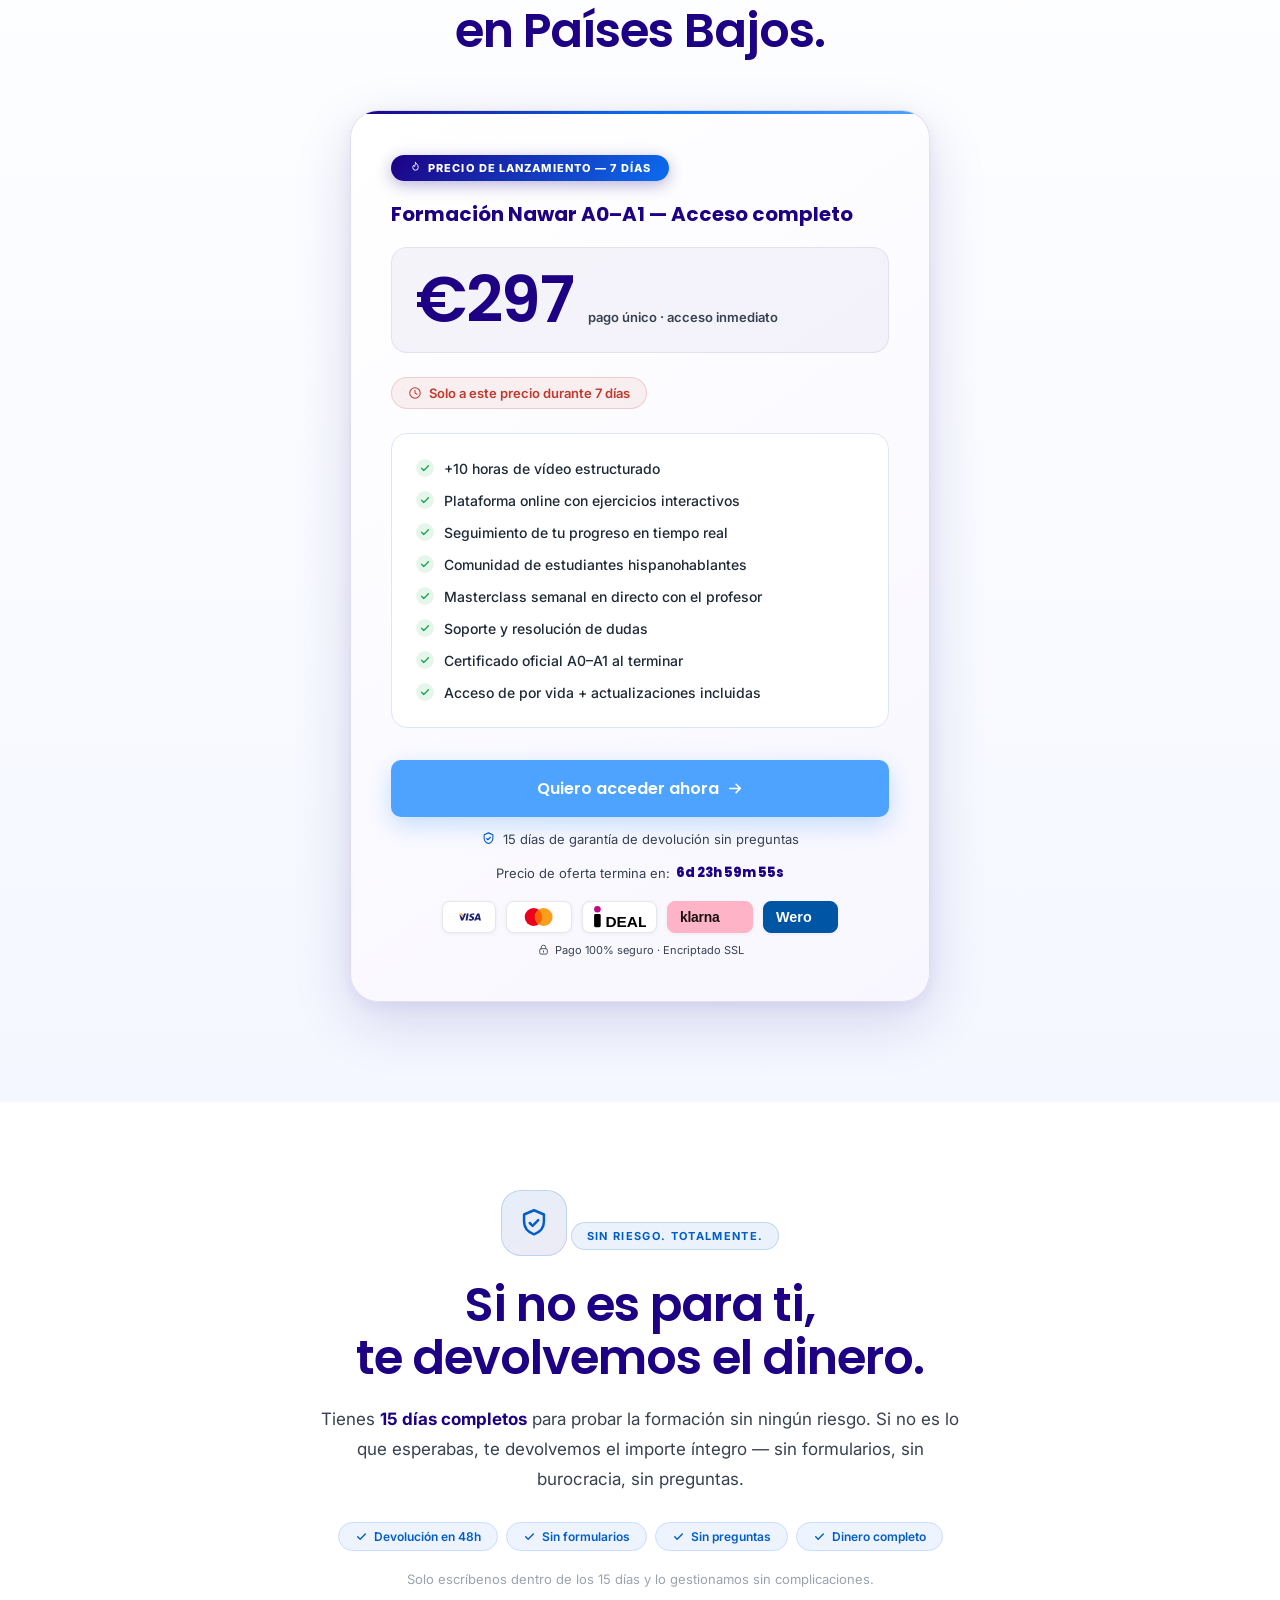
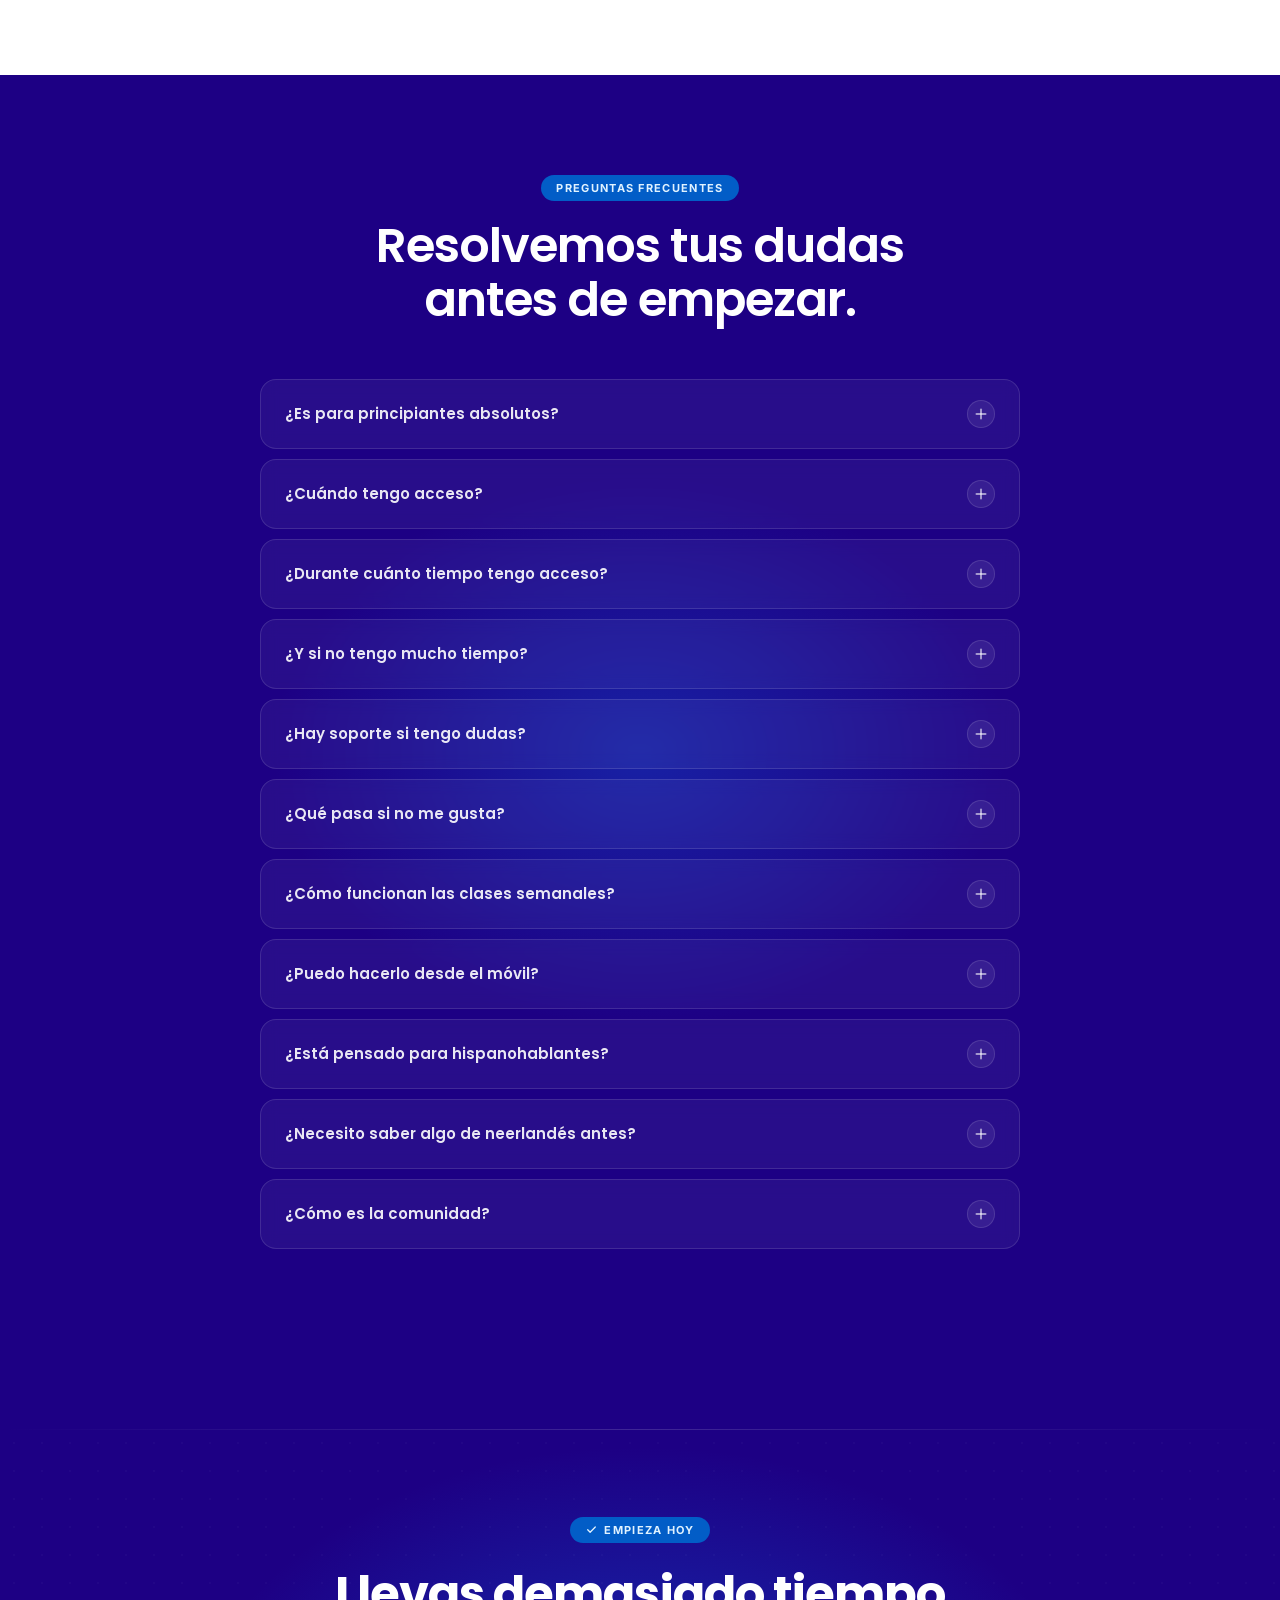
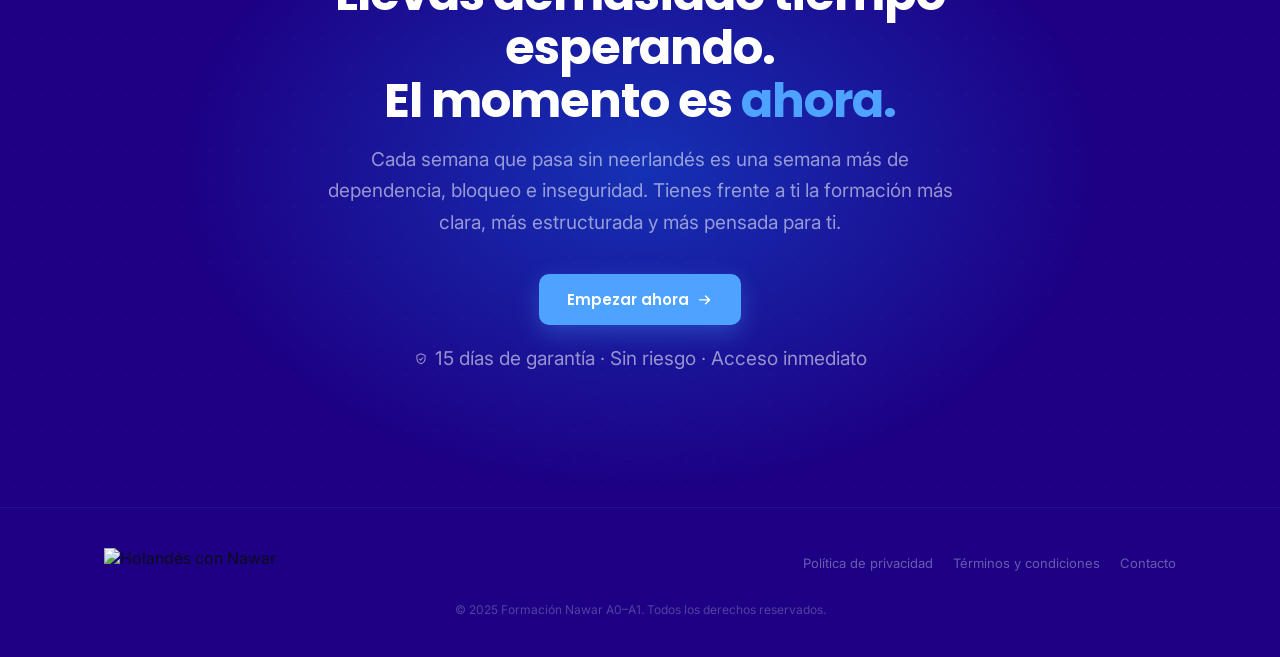
==== commit 757d05e0: "Rediseño: narrativa de método estilo YouTalk + iconografía de marca Reestructura la landing siguiend" ====
--- a/index.html
+++ b/index.html
@@ -3,8 +3,11 @@
 <head>
   <meta charset="UTF-8" />
   <meta name="viewport" content="width=device-width, initial-scale=1.0" />
-  <meta name="description" content="La formación de neerlandés diseñada para hispanohablantes. +10h de vídeo, ejercicios online, comunidad y clases semanales. Solo 7 días a este precio." />
-  <title>Formación Nawar A0-A1 — Aprende neerlandés de verdad</title>
+  <meta name="description" content="La primera formación de neerlandés diseñada para hispanohablantes. El Método Holandés Nawar: español como base, neerlandés de la vida real y una ruta clara de A0 a A1. +10h de vídeo, ejercicios online, comunidad y clase semanal en directo." />
+  <meta property="og:title" content="Formación Nawar A0–A1 — Aprende neerlandés de verdad" />
+  <meta property="og:description" content="El Método Holandés Nawar: neerlandés real, explicado desde el español, con una ruta clara de A0 a A1." />
+  <meta property="og:type" content="website" />
+  <title>Formación Nawar A0–A1 — El Método Holandés Nawar</title>
   <link rel="preconnect" href="https://fonts.googleapis.com" />
   <link rel="preconnect" href="https://fonts.gstatic.com" crossorigin />
   <link href="https://fonts.googleapis.com/css2?family=Poppins:wght@400;500;600;700;800;900&family=Inter:wght@400;500;600&display=swap" rel="stylesheet" />
@@ -13,7 +16,47 @@
 <body>
 
   <!-- ══════════════════════════════════════════════════════════
-       MOBILE NAV BAR (< 960px) — fixed countdown + CTA
+       ICON SPRITE — iconos de marca (trazo, color de marca)
+       Nada de emojis del sistema: todos los iconos son propios.
+  ══════════════════════════════════════════════════════════ -->
+  <svg width="0" height="0" style="position:absolute" aria-hidden="true" focusable="false">
+    <defs>
+      <symbol id="i-video" viewBox="0 0 24 24"><rect x="2.5" y="6" width="13" height="12" rx="2.5"/><path d="M15.5 10.4l6-3.1v9.4l-6-3.1z"/></symbol>
+      <symbol id="i-device" viewBox="0 0 24 24"><rect x="6" y="2.5" width="12" height="19" rx="3"/><path d="M10 18.5h4"/></symbol>
+      <symbol id="i-users" viewBox="0 0 24 24"><circle cx="9" cy="8" r="3.2"/><path d="M3.5 19.5a5.5 5.5 0 0 1 11 0"/><path d="M15.8 5.3a3 3 0 0 1 0 5.4"/><path d="M17 14.4a5.5 5.5 0 0 1 3.5 5.1"/></symbol>
+      <symbol id="i-cap" viewBox="0 0 24 24"><path d="M12 4L2.5 9 12 14l9.5-5L12 4z"/><path d="M6 11v4.4c0 1.1 2.7 2.6 6 2.6s6-1.5 6-2.6V11"/><path d="M21.5 9.2v4.3"/></symbol>
+      <symbol id="i-clock" viewBox="0 0 24 24"><circle cx="12" cy="12" r="9"/><path d="M12 7.2v5l3.4 2"/></symbol>
+      <symbol id="i-briefcase" viewBox="0 0 24 24"><rect x="3" y="7.5" width="18" height="12" rx="2.5"/><path d="M8.5 7.5V6a2 2 0 0 1 2-2h3a2 2 0 0 1 2 2v1.5"/><path d="M3 12.5h18"/></symbol>
+      <symbol id="i-shield" viewBox="0 0 24 24"><path d="M12 3l7 3v5c0 4.5-3 7.6-7 9-4-1.4-7-4.5-7-9V6l7-3z"/><path d="M9 12l2 2 4-4"/></symbol>
+      <symbol id="i-lock" viewBox="0 0 24 24"><rect x="5" y="10.5" width="14" height="10" rx="2.5"/><path d="M8 10.5V8a4 4 0 0 1 8 0v2.5"/><path d="M12 14.5v2.4"/></symbol>
+      <symbol id="i-chat" viewBox="0 0 24 24"><path d="M4 5.5h16A1.5 1.5 0 0 1 21.5 7v7.5A1.5 1.5 0 0 1 20 16H9l-4.5 3.4V16H4a1.5 1.5 0 0 1-1.5-1.5V7A1.5 1.5 0 0 1 4 5.5z"/><path d="M7 9.7h10M7 12.6h6"/></symbol>
+      <symbol id="i-chart" viewBox="0 0 24 24"><path d="M4 4v16h16"/><path d="M8 16v-3M12 16v-6M16 16v-9"/></symbol>
+      <symbol id="i-audio" viewBox="0 0 24 24"><path d="M4 9.5h3.3L12 5.5v13L7.3 14.5H4z"/><path d="M16 9.6a3.5 3.5 0 0 1 0 4.8"/><path d="M18.6 7.2a7 7 0 0 1 0 9.6"/></symbol>
+      <symbol id="i-book" viewBox="0 0 24 24"><path d="M12 5.5C10.5 4.3 8.5 3.7 6 3.7c-1 0-2 .1-2.5.3v14c.5-.2 1.5-.3 2.5-.3 2.5 0 4.5.6 6 1.8"/><path d="M12 5.5c1.5-1.2 3.5-1.8 6-1.8 1 0 2 .1 2.5.3v14c-.5-.2-1.5-.3-2.5-.3-2.5 0-4.5.6-6 1.8z"/></symbol>
+      <symbol id="i-target" viewBox="0 0 24 24"><circle cx="12" cy="12" r="9"/><circle cx="12" cy="12" r="5"/><circle cx="12" cy="12" r="1.4" fill="currentColor" stroke="none"/></symbol>
+      <symbol id="i-calendar" viewBox="0 0 24 24"><rect x="3.5" y="5" width="17" height="16" rx="2.5"/><path d="M3.5 9.5h17"/><path d="M8 3v4M16 3v4"/><path d="M7.5 14h3"/></symbol>
+      <symbol id="i-sparkle" viewBox="0 0 24 24"><path d="M12 3l1.8 5.4L19 10l-5.2 1.6L12 17l-1.8-5.4L5 10l5.2-1.6z"/><path d="M18.5 14.5l.7 2 2 .7-2 .7-.7 2-.7-2-2-.7 2-.7z"/></symbol>
+      <symbol id="i-check" viewBox="0 0 24 24"><path d="M5 12.5l4.5 4.5L19 7.5"/></symbol>
+      <symbol id="i-x" viewBox="0 0 24 24"><path d="M6.5 6.5l11 11M17.5 6.5l-11 11"/></symbol>
+      <symbol id="i-flame" viewBox="0 0 24 24"><path d="M12 3s5 3.4 5 9a5 5 0 0 1-10 0c0-1.7.7-3.1 1.5-4.1.3 1.2 1 2 1.9 2.2C10.9 8.4 12 6.4 12 3z"/></symbol>
+      <symbol id="i-route" viewBox="0 0 24 24"><circle cx="6" cy="6" r="2.5"/><circle cx="18" cy="18" r="2.5"/><path d="M8.5 6H15a3 3 0 0 1 0 6H9a3 3 0 0 0 0 6h6.5"/></symbol>
+      <symbol id="i-translate" viewBox="0 0 24 24"><path d="M3.5 5.5h8M7.5 5.5v-2M9.6 5.5c0 4-2.6 7-6.1 8.5M4 9c1.2 2.4 3.4 4 6 4.8"/><path d="M12.8 20.5l3.7-9 3.7 9M14.1 17.4h4.8"/></symbol>
+      <symbol id="i-bulb" viewBox="0 0 24 24"><path d="M9 17.5h6M10 20.5h4"/><path d="M12 3a6 6 0 0 0-3.6 10.8c.6.5 1.1 1.2 1.1 2h5c0-.8.5-1.5 1.1-2A6 6 0 0 0 12 3z"/></symbol>
+      <symbol id="i-headset" viewBox="0 0 24 24"><path d="M4.5 13.5v-1.5a7.5 7.5 0 0 1 15 0v1.5"/><rect x="2.5" y="13" width="4" height="6.5" rx="2"/><rect x="17.5" y="13" width="4" height="6.5" rx="2"/><path d="M19.5 19.5a3 3 0 0 1-3 3h-2"/></symbol>
+      <symbol id="i-arrow-right" viewBox="0 0 24 24"><path d="M4 12h15M13 6l6 6-6 6"/></symbol>
+      <symbol id="i-repeat" viewBox="0 0 24 24"><path d="M4 11V9.5a3 3 0 0 1 3-3h11"/><path d="M15 3l3.2 3.5L15 10"/><path d="M20 13v1.5a3 3 0 0 1-3 3H6"/><path d="M9 21l-3.2-3.5L9 14"/></symbol>
+      <symbol id="i-mic" viewBox="0 0 24 24"><rect x="9" y="3" width="6" height="11" rx="3"/><path d="M5.5 11.5a6.5 6.5 0 0 0 13 0"/><path d="M12 18v3"/></symbol>
+      <symbol id="i-heart" viewBox="0 0 24 24"><path d="M12 20.3l-1.3-1.2C6 14.9 3.5 12.6 3.5 9.5A3.9 3.9 0 0 1 12 7.1a3.9 3.9 0 0 1 8.5 2.4c0 3.1-2.5 5.4-7.2 9.6z"/></symbol>
+      <symbol id="i-bolt" viewBox="0 0 24 24"><path d="M13 3L5 13.5h6L10 21l8-10.5h-6z"/></symbol>
+      <symbol id="i-medal" viewBox="0 0 24 24"><circle cx="12" cy="9" r="5"/><path d="M9 13.4L7.4 21l4.6-2.6L16.6 21 15 13.4"/></symbol>
+      <symbol id="i-globe" viewBox="0 0 24 24"><circle cx="12" cy="12" r="9"/><path d="M3.2 12h17.6"/><path d="M12 3c2.4 2.5 3.7 5.7 3.7 9s-1.3 6.5-3.7 9c-2.4-2.5-3.7-5.7-3.7-9S9.6 5.5 12 3z"/></symbol>
+      <symbol id="i-star" viewBox="0 0 24 24"><path d="M12 3.5l2.6 5.3 5.9.9-4.3 4.1 1 5.8L12 17l-5.2 2.6 1-5.8L3.5 9.7l5.9-.9z"/></symbol>
+      <symbol id="i-map" viewBox="0 0 24 24"><path d="M9 4.5L3.5 6.5v13L9 17.5l6 2 5.5-2v-13l-5.5 2-6-2z"/><path d="M9 4.5v13M15 6.5v13"/></symbol>
+    </defs>
+  </svg>
+
+  <!-- ══════════════════════════════════════════════════════════
+       MOBILE NAV BAR (< 960px) — contador fijo + CTA
   ══════════════════════════════════════════════════════════ -->
   <script>
   (function () {
@@ -77,7 +120,7 @@
     nav.innerHTML = `
       <div id="hn-mbar-inner">
         <div id="hn-left">
-          <a class="brand" href="/" aria-label="Inicio">
+          <a class="brand" href="#hero" aria-label="Inicio">
             <img src="https://d1yei2z3i6k35z.cloudfront.net/9533860/671a9c9265e23_Logo_Nawar_2.png" alt="Nawar">
           </a>
           <div class="label">ESTA OFERTA TERMINA EN:</div>
@@ -129,13 +172,20 @@
       <a href="#hero" class="nav-logo">
         <img src="https://d1yei2z3i6k35z.cloudfront.net/9533860/671a9c9265e23_Logo_Nawar_2.png" alt="Holandés con Nawar" />
       </a>
+      <div class="nav-menu">
+        <a href="#metodo">El método</a>
+        <a href="#incluye">Qué incluye</a>
+        <a href="#bonus">Bonus</a>
+        <a href="#precio">Precio</a>
+        <a href="#faq">FAQ</a>
+      </div>
       <div class="nav-timer-block">
         <div class="nav-timer-label">oferta termina en</div>
         <div class="nav-timer-value" id="nav-desktop-timer">7D 00H 00M 00S</div>
       </div>
       <a href="https://buy.stripe.com/eVq28r7yVfZJdpI8Yd2cg05" class="btn btn-primary btn-md" target="_blank" rel="noopener">
         Obtener acceso
-        <svg width="14" height="14" fill="none" stroke="currentColor" stroke-width="2.5" viewBox="0 0 24 24"><path stroke-linecap="round" stroke-linejoin="round" d="M17 8l4 4m0 0l-4 4m4-4H3"/></svg>
+        <svg class="ico" aria-hidden="true"><use href="#i-arrow-right"/></svg>
       </a>
     </div>
   </nav>
@@ -146,7 +196,7 @@
   <section class="hero" id="hero">
     <div class="hero-glow hero-glow-1" aria-hidden="true"></div>
     <div class="hero-glow hero-glow-2" aria-hidden="true"></div>
-    <div class="hero-dots dots-dark" aria-hidden="true" style="position:absolute;inset:0;pointer-events:none;opacity:.5"></div>
+    <div class="hero-dots dots-dark" aria-hidden="true"></div>
 
     <div class="hero-inner">
 
@@ -154,93 +204,114 @@
       <div data-anim="fade-up">
         <div class="hero-badge">
           <span class="badge-dot"></span>
-          Formación activa — Plazas limitadas
+          Formación A0 · Neerlandés para hispanohablantes
         </div>
         <h1 class="hero-headline">
           El neerlandés que llevas<br />
-          <em>meses posponiendo</em><br />
-          empieza hoy.
+          meses posponiendo<br />
+          <em>empieza hoy.</em>
         </h1>
         <p class="hero-sub">
-          La primera formación de neerlandés diseñada específicamente para hispanohablantes.
-          Sin rodeos. Sin métodos para angloparlantes. Sin aburrirte a las dos semanas.
+          La primera formación de neerlandés pensada de cero para quien habla español.
+          Sin métodos traducidos del inglés. Sin frases de libro que nadie usa.
+          Con el <strong>Método Holandés Nawar</strong>.
         </p>
         <div class="hero-ctas">
           <a href="https://buy.stripe.com/eVq28r7yVfZJdpI8Yd2cg05" class="btn btn-primary btn-lg" target="_blank" rel="noopener">
             Quiero aprender neerlandés
-            <svg width="15" height="15" fill="none" stroke="currentColor" stroke-width="2.5" viewBox="0 0 24 24"><path stroke-linecap="round" stroke-linejoin="round" d="M17 8l4 4m0 0l-4 4m4-4H3"/></svg>
+            <svg class="ico" aria-hidden="true"><use href="#i-arrow-right"/></svg>
           </a>
-          <a href="#incluye" class="btn btn-outline btn-lg">Ver qué incluye</a>
+          <a href="#metodo" class="btn btn-outline btn-lg">Ver el método</a>
         </div>
         <div class="hero-trust">
-          <div class="trust-item"><span>🎥</span><span>+10h de vídeo</span></div>
+          <div class="trust-item"><svg class="ico" aria-hidden="true"><use href="#i-video"/></svg><span>+10h de vídeo</span></div>
           <div class="trust-sep"></div>
-          <div class="trust-item"><span>📱</span><span>Ejercicios online</span></div>
+          <div class="trust-item"><svg class="ico" aria-hidden="true"><use href="#i-device"/></svg><span>Ejercicios online</span></div>
           <div class="trust-sep"></div>
-          <div class="trust-item"><span>👥</span><span>Comunidad activa</span></div>
+          <div class="trust-item"><svg class="ico" aria-hidden="true"><use href="#i-users"/></svg><span>Comunidad activa</span></div>
           <div class="trust-sep"></div>
-          <div class="trust-item"><span>🎓</span><span>Clases en directo</span></div>
+          <div class="trust-item"><svg class="ico" aria-hidden="true"><use href="#i-cap"/></svg><span>Clase en directo</span></div>
         </div>
       </div>
 
       <!-- Right — mockup -->
       <div data-anim="fade-left">
-        <div class="platform-mockup">
-          <div class="mockup-header">
-            <div class="mockup-dots"><span></span><span></span><span></span></div>
-            <span class="mockup-title">Formación Nawar A0-A1</span>
-          </div>
-          <div class="mockup-body">
-            <div>
-              <div class="mockup-label">Tu progreso — Módulo 1</div>
-              <div class="mockup-progress-bar"><div class="mockup-progress-fill" style="width:65%"></div></div>
-              <div class="mockup-pct">65% completado</div>
-            </div>
-            <div class="mockup-modules">
-              <div class="mockup-module active">
-                <div class="module-icon">📹</div>
-                <div class="module-info">
-                  <span class="module-title">Les 1 — Woordenschat</span>
-                  <span class="module-sub">Vocabulario · 20 min</span>
+        <div class="hero-visual">
+          <div class="platform-mockup">
+            <div class="mockup-header">
+              <div class="mockup-dots"><span></span><span></span><span></span></div>
+              <span class="mockup-title">Formación Nawar A0–A1</span>
+            </div>
+            <div class="mockup-body">
+              <div>
+                <div class="mockup-label">Tu progreso — Módulo 1</div>
+                <div class="mockup-progress-bar"><div class="mockup-progress-fill" style="width:65%"></div></div>
+                <div class="mockup-pct">65% completado</div>
+              </div>
+              <div class="mockup-modules">
+                <div class="mockup-module active">
+                  <span class="module-icon"><svg class="ico" aria-hidden="true"><use href="#i-video"/></svg></span>
+                  <div class="module-info">
+                    <span class="module-title">Les 1 — Woordenschat</span>
+                    <span class="module-sub">Vocabulario · 20 min</span>
+                  </div>
+                  <span class="module-badge done"><svg class="ico" aria-hidden="true"><use href="#i-check"/></svg></span>
                 </div>
-                <span class="module-badge done">✓</span>
-              </div>
-              <div class="mockup-module active">
-                <div class="module-icon">📝</div>
-                <div class="module-info">
-                  <span class="module-title">Les 2 — Grammatica</span>
-                  <span class="module-sub">Gramática · 18 min</span>
+                <div class="mockup-module active">
+                  <span class="module-icon"><svg class="ico" aria-hidden="true"><use href="#i-book"/></svg></span>
+                  <div class="module-info">
+                    <span class="module-title">Les 2 — Grammatica</span>
+                    <span class="module-sub">Gramática · 18 min</span>
+                  </div>
+                  <span class="module-badge done"><svg class="ico" aria-hidden="true"><use href="#i-check"/></svg></span>
                 </div>
-                <span class="module-badge done">✓</span>
-              </div>
-              <div class="mockup-module current">
-                <div class="module-icon">🎯</div>
-                <div class="module-info">
-                  <span class="module-title">Les 3 — Uitspraak</span>
-                  <span class="module-sub">Pronunciación · 15 min</span>
+                <div class="mockup-module current">
+                  <span class="module-icon"><svg class="ico" aria-hidden="true"><use href="#i-mic"/></svg></span>
+                  <div class="module-info">
+                    <span class="module-title">Les 3 — Uitspraak</span>
+                    <span class="module-sub">Pronunciación · 15 min</span>
+                  </div>
+                  <span class="module-badge current-badge"><svg class="ico" aria-hidden="true"><use href="#i-arrow-right"/></svg></span>
                 </div>
-                <span class="module-badge current-badge">→</span>
-              </div>
-              <div class="mockup-module locked">
-                <div class="module-icon">🔒</div>
-                <div class="module-info">
-                  <span class="module-title">Les 4 — Spreken</span>
-                  <span class="module-sub">Hablar · 25 min</span>
+                <div class="mockup-module locked">
+                  <span class="module-icon"><svg class="ico" aria-hidden="true"><use href="#i-lock"/></svg></span>
+                  <div class="module-info">
+                    <span class="module-title">Les 4 — Spreken</span>
+                    <span class="module-sub">Hablar · 25 min</span>
+                  </div>
                 </div>
               </div>
-            </div>
-            <div class="mockup-vocab-card">
-              <div class="vocab-article">de</div>
-              <div class="vocab-word">naam</div>
-              <div class="vocab-translation">el nombre</div>
-              <div class="vocab-example">"Mijn naam is Anna."</div>
-            </div>
-          </div>
-        </div>
-      </div>
-
-    </div>
-    <div class="hero-scroll-hint" aria-hidden="true">↓</div>
+              <div class="mockup-vocab-card">
+                <div class="vocab-article">de</div>
+                <div class="vocab-word">naam</div>
+                <div class="vocab-translation">el nombre</div>
+                <div class="vocab-example">“Mijn naam is Anna.”</div>
+              </div>
+            </div>
+          </div>
+          <!-- floating live badge -->
+          <div class="hero-float hero-float-live">
+            <span class="live-dot"></span>
+            Clase en directo · jueves
+          </div>
+          <!-- floating rating badge -->
+          <div class="hero-float hero-float-rating">
+            <span class="rating-stars">
+              <svg class="ico" aria-hidden="true"><use href="#i-star"/></svg>
+              <svg class="ico" aria-hidden="true"><use href="#i-star"/></svg>
+              <svg class="ico" aria-hidden="true"><use href="#i-star"/></svg>
+              <svg class="ico" aria-hidden="true"><use href="#i-star"/></svg>
+              <svg class="ico" aria-hidden="true"><use href="#i-star"/></svg>
+            </span>
+            <span class="rating-text">Hecho para hispanohablantes</span>
+          </div>
+        </div>
+      </div>
+
+    </div>
+    <div class="hero-scroll-hint" aria-hidden="true">
+      <svg width="22" height="22" viewBox="0 0 24 24" fill="none" stroke="currentColor" stroke-width="2" stroke-linecap="round" stroke-linejoin="round"><path d="M12 5v14M6 13l6 6 6-6"/></svg>
+    </div>
   </section>
 
   <!-- ══════════════════════════════════════════════════════════
@@ -250,62 +321,76 @@
     <div class="container trust-bar-inner">
       <div class="trust-bar-item"><strong>+10 horas</strong><span>de vídeo estructurado</span></div>
       <div class="trust-bar-div"></div>
-      <div class="trust-bar-item"><strong>Principiantes</strong><span>desde cero</span></div>
+      <div class="trust-bar-item"><strong>Desde cero</strong><span>para principiantes</span></div>
       <div class="trust-bar-div"></div>
-      <div class="trust-bar-item"><strong>Hispanohablantes</strong><span>diseñado para ti</span></div>
+      <div class="trust-bar-item"><strong>En español</strong><span>diseñado para ti</span></div>
       <div class="trust-bar-div"></div>
-      <div class="trust-bar-item"><strong>15 días</strong><span>garantía de devolución</span></div>
+      <div class="trust-bar-item"><strong>15 días</strong><span>de garantía</span></div>
       <div class="trust-bar-div"></div>
       <div class="trust-bar-item"><strong>Clase semanal</strong><span>en directo</span></div>
     </div>
   </section>
 
   <!-- ══════════════════════════════════════════════════════════
-       PAIN
-  ══════════════════════════════════════════════════════════ -->
-  <section class="pain" id="pain">
+       HISTORIA — "No es culpa tuya" (te enseñaron mal)
+  ══════════════════════════════════════════════════════════ -->
+  <section class="story" id="historia">
     <div class="container">
-      <div style="text-align:center">
-        <div class="eyebrow eyebrow-dark" data-anim="fade-up">Seamos honestos</div>
-      </div>
-      <h2 class="section-title dark center" data-anim="fade-up">
-        Da el <em>siguiente paso</em><br />en tu camino del <em>neerlandés</em>
-      </h2>
-      <div class="pain-grid">
-        <div class="pain-card" data-anim="fade-up">
-          <div class="pain-icon">😤</div>
-          <p>Llevas meses —o años— diciéndote que esta semana sí empiezas con el neerlandés.</p>
-        </div>
-        <div class="pain-card" data-anim="fade-up">
-          <div class="pain-icon">😶</div>
-          <p>Escuchas holandés a tu alrededor y sientes que nunca llegará el día en que lo entiendas.</p>
-        </div>
-        <div class="pain-card" data-anim="fade-up">
-          <div class="pain-icon">😞</div>
-          <p>En el trabajo te pierdes conversaciones importantes porque no tienes el nivel.</p>
-        </div>
-        <div class="pain-card" data-anim="fade-up">
-          <div class="pain-icon">🏥</div>
-          <p>En el médico, el ayuntamiento o el banco… siempre dependes de alguien para comunicarte.</p>
-        </div>
-        <div class="pain-card" data-anim="fade-up">
-          <div class="pain-icon">📱</div>
-          <p>Has probado apps, PDFs, YouTube, clases sueltas — y sigues exactamente igual que hace un año.</p>
-        </div>
-        <div class="pain-card" data-anim="fade-up">
-          <div class="pain-icon">🧱</div>
-          <p>Sientes que el idioma levanta un muro entre tú y el país en el que vives o quieres vivir.</p>
-        </div>
-      </div>
-      <div class="pain-callout" data-anim="fade-up">
-        <p>Si te has visto en alguna de estas situaciones, no es culpa tuya.<br />
-        <strong>Es culpa del método.</strong></p>
-      </div>
-    </div>
-  </section>
-
-  <!-- ══════════════════════════════════════════════════════════
-       CONSEQUENCES
+      <div class="section-head" data-anim="fade-up">
+        <div class="eyebrow eyebrow-light">Seamos sinceros</div>
+        <h2 class="section-title dark center">
+          Si el neerlandés se te resiste,<br /><em>no es culpa tuya.</em>
+        </h2>
+        <p class="section-subtitle dark center">
+          Es cómo te lo enseñaron. Los mismos tres errores de siempre, repetidos en apps,
+          PDFs y academias — y por eso llevas meses sin avanzar de verdad.
+        </p>
+      </div>
+
+      <div class="story-steps">
+        <article class="story-step" data-anim="fade-up">
+          <div class="story-num">01</div>
+          <span class="icochip icochip-brand"><svg class="ico" aria-hidden="true"><use href="#i-book"/></svg></span>
+          <h3>Te enseñaron un neerlandés que no existe</h3>
+          <p>
+            Palabras de libro y frases perfectas que ningún holandés usa en la calle, en el
+            trabajo o en el supermercado. Estudias mucho… y sigues sin entender lo que oyes.
+          </p>
+        </article>
+        <div class="story-arrow" aria-hidden="true"><svg class="ico" aria-hidden="true"><use href="#i-arrow-right"/></svg></div>
+        <article class="story-step" data-anim="fade-up">
+          <div class="story-num">02</div>
+          <span class="icochip icochip-mid"><svg class="ico" aria-hidden="true"><use href="#i-repeat"/></svg></span>
+          <h3>Aprendiste al revés</h3>
+          <p>
+            Primero reglas de gramática, listas interminables y exámenes. Y hablar —lo único
+            que de verdad querías— se quedaba siempre para “más adelante”. Nunca llegaba.
+          </p>
+        </article>
+        <div class="story-arrow" aria-hidden="true"><svg class="ico" aria-hidden="true"><use href="#i-arrow-right"/></svg></div>
+        <article class="story-step" data-anim="fade-up">
+          <div class="story-num">03</div>
+          <span class="icochip icochip-brand"><svg class="ico" aria-hidden="true"><use href="#i-translate"/></svg></span>
+          <h3>Con un método que no es para ti</h3>
+          <p>
+            Materiales traducidos del inglés, pensados para angloparlantes. Nadie te explicó el
+            neerlandés desde el español, comparándolo con cómo funciona tu propio idioma.
+          </p>
+        </article>
+      </div>
+
+      <div class="story-callout" data-anim="fade-up">
+        <span class="icochip icochip-brand"><svg class="ico" aria-hidden="true"><use href="#i-heart"/></svg></span>
+        <p>
+          Con el método equivocado, cualquiera se rinde. <strong>El problema nunca fuiste tú</strong> —
+          solo te faltaba un camino hecho a tu medida.
+        </p>
+      </div>
+    </div>
+  </section>
+
+  <!-- ══════════════════════════════════════════════════════════
+       CONSEQUENCES — el coste de seguir igual
   ══════════════════════════════════════════════════════════ -->
   <section class="consequences">
     <div class="container">
@@ -320,24 +405,20 @@
           </p>
           <ul class="consequences-list">
             <li>
-              <span class="cons-icon">⏳</span>
+              <span class="cons-icon"><svg class="ico" aria-hidden="true"><use href="#i-clock"/></svg></span>
               <div><strong>Más tiempo perdido.</strong> Cada semana sin avanzar es una semana más de dependencia y bloqueo.</div>
             </li>
             <li>
-              <span class="cons-icon">💼</span>
+              <span class="cons-icon"><svg class="ico" aria-hidden="true"><use href="#i-briefcase"/></svg></span>
               <div><strong>Oportunidades que se escapan.</strong> Trabajo, ascensos, contratos — todo depende del idioma.</div>
             </li>
             <li>
-              <span class="cons-icon">🤐</span>
-              <div><strong>Exclusión social constante.</strong> Quedarte fuera de conversaciones, reuniones, momentos con vecinos.</div>
+              <span class="cons-icon"><svg class="ico" aria-hidden="true"><use href="#i-users"/></svg></span>
+              <div><strong>Exclusión social constante.</strong> Quedarte fuera de conversaciones, reuniones y momentos con vecinos.</div>
             </li>
             <li>
-              <span class="cons-icon">😰</span>
-              <div><strong>Más inseguridad acumulada.</strong> Cuanto más lo aplazas, más cuesta retomarlo.</div>
-            </li>
-            <li>
-              <span class="cons-icon">🛂</span>
-              <div><strong>Integración a medias.</strong> Vivir en Países Bajos sin el idioma es vivir de visitante.</div>
+              <span class="cons-icon"><svg class="ico" aria-hidden="true"><use href="#i-globe"/></svg></span>
+              <div><strong>Integración a medias.</strong> Vivir en Países Bajos sin el idioma es vivir siempre de visitante.</div>
             </li>
           </ul>
         </div>
@@ -345,23 +426,21 @@
           <div class="vs-block vs-bad">
             <div class="vs-label">Sin neerlandés</div>
             <ul>
-              <li>✗ Depender del inglés para todo</li>
-              <li>✗ No entender a tus vecinos, colegas, jefes</li>
-              <li>✗ Sentirte ajeno en tu propio barrio</li>
-              <li>✗ Perder oportunidades laborales</li>
-              <li>✗ Seguir con métodos que no funcionan</li>
-              <li>✗ Inseguridad en cada interacción</li>
+              <li><svg class="ico" aria-hidden="true"><use href="#i-x"/></svg> Depender del inglés para todo</li>
+              <li><svg class="ico" aria-hidden="true"><use href="#i-x"/></svg> No entender a tus vecinos, colegas o jefes</li>
+              <li><svg class="ico" aria-hidden="true"><use href="#i-x"/></svg> Sentirte ajeno en tu propio barrio</li>
+              <li><svg class="ico" aria-hidden="true"><use href="#i-x"/></svg> Perder oportunidades laborales</li>
+              <li><svg class="ico" aria-hidden="true"><use href="#i-x"/></svg> Seguir con métodos que no funcionan</li>
             </ul>
           </div>
           <div class="vs-block vs-good">
             <div class="vs-label">Con esta formación</div>
             <ul>
-              <li>✓ Comunicarte con confianza desde el principio</li>
-              <li>✓ Entender y hacerte entender</li>
-              <li>✓ Integrarte de verdad donde vives</li>
-              <li>✓ Avanzar con un camino claro y estructurado</li>
-              <li>✓ Practicar y medir tu progreso real</li>
-              <li>✓ Hablar neerlandés sin bloqueos</li>
+              <li><svg class="ico" aria-hidden="true"><use href="#i-check"/></svg> Comunicarte con confianza desde el principio</li>
+              <li><svg class="ico" aria-hidden="true"><use href="#i-check"/></svg> Entender y hacerte entender</li>
+              <li><svg class="ico" aria-hidden="true"><use href="#i-check"/></svg> Integrarte de verdad donde vives</li>
+              <li><svg class="ico" aria-hidden="true"><use href="#i-check"/></svg> Avanzar con un camino claro y estructurado</li>
+              <li><svg class="ico" aria-hidden="true"><use href="#i-check"/></svg> Hablar neerlandés sin bloqueos</li>
             </ul>
           </div>
         </div>
@@ -370,253 +449,309 @@
   </section>
 
   <!-- ══════════════════════════════════════════════════════════
-       COMPARISON TABLE
-  ══════════════════════════════════════════════════════════ -->
-  <section class="solution" id="solution">
-    <div class="container">
-      <div style="text-align:center">
-        <div class="eyebrow eyebrow-dark" data-anim="fade-up">La diferencia es clara</div>
-      </div>
-      <h2 class="section-title white center" data-anim="fade-up">
-        Existe una forma<br />más inteligente de aprender.
-      </h2>
-      <p class="section-subtitle white center" data-anim="fade-up">
-        No más métodos genéricos. No más clases presenciales a precio de academia. Esta formación está construida específicamente para ti.
-      </p>
-      <div class="cmp-wrap" data-anim="fade-up">
-        <div class="cmp-card">
-          <table class="cmp-table" role="table" aria-label="Comparativa de formaciones">
-            <thead>
-              <tr>
-                <th scope="col" class="cmp-col-feature"> </th>
-                <th scope="col" class="cmp-col-good">Formación Nawar A0-A1</th>
-                <th scope="col" class="cmp-col-bad">Academia tradicional</th>
-              </tr>
-            </thead>
-            <tbody>
-              <tr>
-                <th scope="row">Impartido por un nativo hispanohablante</th>
-                <td class="ok"><span class="icon-ok"></span>SÍ</td>
-                <td class="bad"><span class="icon-bad"></span>NO SIEMPRE</td>
-              </tr>
-              <tr>
-                <th scope="row">A tu propio ritmo, sin horarios</th>
-                <td class="ok"><span class="icon-ok"></span>SÍ</td>
-                <td class="bad">HORARIOS FIJOS</td>
-              </tr>
-              <tr>
-                <th scope="row">Acceso 24/7 desde cualquier dispositivo</th>
-                <td class="ok"><span class="icon-ok"></span>SÍ</td>
-                <td class="bad"><span class="icon-bad"></span>NO</td>
-              </tr>
-              <tr>
-                <th scope="row">Repetir lecciones cuando quieras</th>
-                <td class="ok"><span class="icon-ok"></span>SÍ</td>
-                <td class="bad"><span class="icon-bad"></span>NO</td>
-              </tr>
-              <tr>
-                <th scope="row">Ejercicios interactivos con feedback</th>
-                <td class="ok"><span class="icon-ok"></span>SÍ</td>
-                <td class="bad"><span class="icon-bad"></span>NO</td>
-              </tr>
-              <tr>
-                <th scope="row">Explicaciones en español</th>
-                <td class="ok"><span class="icon-ok"></span>SÍ</td>
-                <td class="bad"><span class="icon-bad"></span>NO</td>
-              </tr>
-              <tr>
-                <th scope="row">Neerlandés de la vida real</th>
-                <td class="ok"><span class="icon-ok"></span>SÍ</td>
-                <td class="bad"><span class="icon-bad"></span>NO</td>
-              </tr>
-              <tr>
-                <th scope="row">Grabación de clases en vivo</th>
-                <td class="ok"><span class="icon-ok"></span>SÍ</td>
-                <td class="bad"><span class="icon-bad"></span>NO</td>
-              </tr>
-              <tr>
-                <th scope="row">Acceso de por vida + actualizaciones</th>
-                <td class="ok"><span class="icon-ok"></span>SÍ</td>
-                <td class="bad"><span class="icon-bad"></span>NO</td>
-              </tr>
-              <tr>
-                <th scope="row">Comunidad privada de hispanohablantes</th>
-                <td class="ok"><span class="icon-ok"></span>SÍ</td>
-                <td class="bad"><span class="icon-bad"></span>NO</td>
-              </tr>
-              <tr>
-                <th scope="row">Material de apoyo incluido</th>
-                <td class="ok">INCLUIDO</td>
-                <td class="bad">COSTE ADICIONAL</td>
-              </tr>
-              <tr class="price-row">
-                <th scope="row">Precio</th>
-                <td><span class="price-good">€297 PAGO ÚNICO</span></td>
-                <td><span class="price-bad">> €2.000 / año</span></td>
-              </tr>
-            </tbody>
-          </table>
-        </div>
-      </div>
-    </div>
-  </section>
-
-  <!-- ══════════════════════════════════════════════════════════
-       BENTO FEATURES (circle.so style)
+       EL MÉTODO HOLANDÉS NAWAR
+  ══════════════════════════════════════════════════════════ -->
+  <section class="method" id="metodo">
+    <div class="method-glow" aria-hidden="true"></div>
+    <div class="dots-dark" aria-hidden="true" style="position:absolute;inset:0;pointer-events:none;opacity:.4"></div>
+    <div class="container" style="position:relative">
+      <div class="section-head" data-anim="fade-up">
+        <div class="eyebrow eyebrow-dark">Te presentamos</div>
+        <h2 class="section-title white center method-title">
+          El Método <span class="method-brand">Holandés&nbsp;Nawar</span>
+        </h2>
+        <p class="section-subtitle white center">
+          No es más contenido. Es un sistema completo para llevarte de cero a tus primeras
+          conversaciones reales — pensado, explicado y ordenado para tu forma de aprender.
+        </p>
+      </div>
+
+      <div class="pillars">
+        <article class="pillar" data-anim="fade-up">
+          <div class="pillar-index">Pilar 01</div>
+          <span class="icochip icochip-light"><svg class="ico" aria-hidden="true"><use href="#i-translate"/></svg></span>
+          <h3>Español como base</h3>
+          <p>Todo se explica desde tu idioma: gramática, pronunciación y comparativas pensadas para cómo funciona tu cabeza, no la de un angloparlante.</p>
+        </article>
+        <article class="pillar" data-anim="fade-up">
+          <div class="pillar-index">Pilar 02</div>
+          <span class="icochip icochip-light"><svg class="ico" aria-hidden="true"><use href="#i-chat"/></svg></span>
+          <h3>Neerlandés de la vida real</h3>
+          <p>Lo que de verdad se habla en la calle, el trabajo, el médico o el ayuntamiento. Diálogos reales con audio, transcripción y traducción.</p>
+        </article>
+        <article class="pillar" data-anim="fade-up">
+          <div class="pillar-index">Pilar 03</div>
+          <span class="icochip icochip-light"><svg class="ico" aria-hidden="true"><use href="#i-target"/></svg></span>
+          <h3>Práctica activa, no pasiva</h3>
+          <p>Nada de ver vídeos y olvidar. Ejercicios interactivos que te obligan a usar lo aprendido, con feedback inmediato que te dice qué falla y por qué.</p>
+        </article>
+        <article class="pillar" data-anim="fade-up">
+          <div class="pillar-index">Pilar 04</div>
+          <span class="icochip icochip-light"><svg class="ico" aria-hidden="true"><use href="#i-route"/></svg></span>
+          <h3>Una ruta clara de A0 a A1</h3>
+          <p>Sabes exactamente qué aprendes hoy, qué viene después y cómo avanzas. Sin saltos, sin lagunas y sin esa sensación de no llegar nunca a ninguna parte.</p>
+        </article>
+      </div>
+
+      <div class="method-cta" data-anim="fade-up">
+        <a href="#precio" class="btn btn-primary btn-lg">
+          Empezar con el método
+          <svg class="ico" aria-hidden="true"><use href="#i-arrow-right"/></svg>
+        </a>
+      </div>
+    </div>
+  </section>
+
+  <!-- ══════════════════════════════════════════════════════════
+       POR QUÉ FUNCIONA — sticky comparison (método vs lo de siempre)
+  ══════════════════════════════════════════════════════════ -->
+  <section class="differentiators">
+    <div style="position:absolute;top:0;left:0;right:0;bottom:0;pointer-events:none;overflow:hidden" aria-hidden="true">
+      <div class="sf-divider-line">
+        <div class="sf-divider-dot" id="sf-dot"></div>
+      </div>
+    </div>
+    <div class="container" style="position:relative">
+      <div class="sf-grid">
+
+        <!-- LEFT: sticky -->
+        <div class="sf-left">
+          <div class="eyebrow eyebrow-light">Por qué sí funciona</div>
+          <h2>El método, comparado<br /><span style="color:var(--brand-mid)">con lo de siempre.</span></h2>
+          <p>
+            No es solo el contenido — es cómo está estructurado, pensado y explicado
+            específicamente para una persona que habla español y quiere aprender neerlandés de verdad.
+          </p>
+          <a href="#precio" class="sf-left-link">
+            Ver acceso completo
+            <svg class="ico" aria-hidden="true"><use href="#i-arrow-right"/></svg>
+          </a>
+        </div>
+
+        <!-- RIGHT: scrolling cards -->
+        <div class="sf-right">
+
+          <div class="sf-card" data-anim="fade-up">
+            <span class="icochip icochip-mid sf-card-icon"><svg class="ico" aria-hidden="true"><use href="#i-translate"/></svg></span>
+            <div class="sf-card-body">
+              <h3>Explicaciones en español, no en inglés</h3>
+              <div class="sf-card-nawar">
+                <span class="sf-check"><svg class="ico" aria-hidden="true"><use href="#i-check"/></svg></span>
+                <p>Aquí todo se explica desde el español. Gramática, pronunciación y comparativas pensadas para cómo funciona tu cabeza, no la de un angloparlante.</p>
+              </div>
+              <div class="sf-card-classic">
+                <span class="sf-cross"><svg class="ico" aria-hidden="true"><use href="#i-x"/></svg></span>
+                <p>Las academias tradicionales usan materiales traducidos del inglés que no conectan con tu lengua materna.</p>
+              </div>
+            </div>
+          </div>
+
+          <div class="sf-card" data-anim="fade-up">
+            <span class="icochip icochip-mid sf-card-icon"><svg class="ico" aria-hidden="true"><use href="#i-route"/></svg></span>
+            <div class="sf-card-body">
+              <h3>Ruta clara de A0 a A1, sin perderte</h3>
+              <div class="sf-card-nawar">
+                <span class="sf-check"><svg class="ico" aria-hidden="true"><use href="#i-check"/></svg></span>
+                <p>Cada lección tiene un objetivo concreto. Sabes qué aprendes hoy, qué viene después y cómo avanzas hacia la conversación real.</p>
+              </div>
+              <div class="sf-card-classic">
+                <span class="sf-cross"><svg class="ico" aria-hidden="true"><use href="#i-x"/></svg></span>
+                <p>Con apps y recursos sueltos no hay estructura — estudias, olvidas, y al mes sigues en el mismo punto.</p>
+              </div>
+            </div>
+          </div>
+
+          <div class="sf-card" data-anim="fade-up">
+            <span class="icochip icochip-mid sf-card-icon"><svg class="ico" aria-hidden="true"><use href="#i-target"/></svg></span>
+            <div class="sf-card-body">
+              <h3>Práctica activa, no consumo pasivo</h3>
+              <div class="sf-card-nawar">
+                <span class="sf-check"><svg class="ico" aria-hidden="true"><use href="#i-check"/></svg></span>
+                <p>Ejercicios interactivos que te obligan a activar lo que acabas de aprender. El feedback es inmediato y te explica exactamente qué falla y por qué.</p>
+              </div>
+              <div class="sf-card-classic">
+                <span class="sf-cross"><svg class="ico" aria-hidden="true"><use href="#i-x"/></svg></span>
+                <p>Ver vídeos o leer PDFs no entrena tu cerebro. Sin práctica activa, los conceptos no se fijan.</p>
+              </div>
+            </div>
+          </div>
+
+          <div class="sf-card" data-anim="fade-up">
+            <span class="icochip icochip-mid sf-card-icon"><svg class="ico" aria-hidden="true"><use href="#i-users"/></svg></span>
+            <div class="sf-card-body">
+              <h3>No aprendes solo — hay comunidad real</h3>
+              <div class="sf-card-nawar">
+                <span class="sf-check"><svg class="ico" aria-hidden="true"><use href="#i-check"/></svg></span>
+                <p>Grupo privado de hispanohablantes en tu misma situación y clase semanal en directo con el profesor para consolidar, preguntar y practicar.</p>
+              </div>
+              <div class="sf-card-classic">
+                <span class="sf-cross"><svg class="ico" aria-hidden="true"><use href="#i-x"/></svg></span>
+                <p>Estudiar solo es lo más fácil para abandonar. Sin apoyo ni comunidad, la motivación se agota en semanas.</p>
+              </div>
+            </div>
+          </div>
+
+          <div class="sf-card" data-anim="fade-up">
+            <span class="icochip icochip-mid sf-card-icon"><svg class="ico" aria-hidden="true"><use href="#i-bolt"/></svg></span>
+            <div class="sf-card-body">
+              <h3>Acceso inmediato, a tu ritmo y tu vida</h3>
+              <div class="sf-card-nawar">
+                <span class="sf-check"><svg class="ico" aria-hidden="true"><use href="#i-check"/></svg></span>
+                <p>Empieza en minutos, avanza 20 min al día. Sin horarios fijos, sin desplazamientos, sin comprometer tu trabajo ni tu familia.</p>
+              </div>
+              <div class="sf-card-classic">
+                <span class="sf-cross"><svg class="ico" aria-hidden="true"><use href="#i-x"/></svg></span>
+                <p>Las academias presenciales requieren desplazarte, respetar horarios y pagar por hora — lo que hace muy difícil mantener el ritmo.</p>
+              </div>
+            </div>
+          </div>
+
+        </div>
+      </div>
+    </div>
+  </section>
+
+  <!-- ══════════════════════════════════════════════════════════
+       QUÉ INCLUYE — bento
   ══════════════════════════════════════════════════════════ -->
   <section class="includes" id="incluye">
     <div class="container">
-      <div style="text-align:center">
-        <div class="eyebrow eyebrow-light" data-anim="fade-up">Todo lo que incluye</div>
-      </div>
-      <h2 class="section-title dark center" data-anim="fade-up">
-        Una formación completa,<br />no un pack de recursos sueltos.
-      </h2>
-      <p class="section-subtitle dark center" data-anim="fade-up">
-        Cada elemento está diseñado para que avances de verdad — no para que acumules material.
-      </p>
+      <div class="section-head" data-anim="fade-up">
+        <div class="eyebrow eyebrow-light">Qué incluye la formación</div>
+        <h2 class="section-title dark center">
+          Todo lo que necesitas,<br />no un pack de recursos sueltos.
+        </h2>
+        <p class="section-subtitle dark center">
+          Cada elemento está diseñado para que avances de verdad — no para que acumules material.
+        </p>
+      </div>
       <div class="bento-grid">
 
-        <!-- Card grande: horas de vídeo -->
         <div class="bento-card bento-wide" data-anim="fade-up">
           <div class="bento-accent-bar" style="background:linear-gradient(90deg,#1D0084,#4da3ff)"></div>
-          <div class="bento-card-icon" style="background:rgba(29,0,132,.08)">📹</div>
+          <span class="icochip icochip-brand"><svg class="ico" aria-hidden="true"><use href="#i-video"/></svg></span>
           <div class="bento-card-stat">+10<span>h</span></div>
           <h3>Lecciones grabadas por profesores expertos</h3>
-          <p>Vídeos claros, bien explicados, directamente en español. Pausa, rebobina y repite cuantas veces necesites — sin horarios, sin presión.</p>
-          <span class="bento-pill">Acceso inmediato y de por vida</span>
-        </div>
-
-        <!-- Card: ejercicios -->
+          <p>Vídeos claros, bien explicados y directamente en español. Pausa, rebobina y repite cuantas veces necesites — sin horarios, sin presión.</p>
+          <span class="bento-pill"><svg class="ico" aria-hidden="true"><use href="#i-repeat"/></svg> Acceso inmediato y de por vida</span>
+        </div>
+
         <div class="bento-card" data-anim="fade-up">
           <div class="bento-accent-bar" style="background:linear-gradient(90deg,#025dc7,#4da3ff)"></div>
-          <div class="bento-card-icon" style="background:rgba(2,93,199,.08)">🎯</div>
+          <span class="icochip icochip-mid"><svg class="ico" aria-hidden="true"><use href="#i-target"/></svg></span>
           <h3>Ejercicios online interactivos</h3>
-          <p>Nada de PDFs aburridos. Practica con ejercicios en la plataforma y recibe feedback inmediato en cada respuesta.</p>
-          <span class="bento-pill">Feedback al instante</span>
-        </div>
-
-        <!-- Card: clase semanal -->
+          <p>Nada de PDFs aburridos. Practica en la plataforma y recibe feedback inmediato en cada respuesta.</p>
+          <span class="bento-pill"><svg class="ico" aria-hidden="true"><use href="#i-check"/></svg> Feedback al instante</span>
+        </div>
+
         <div class="bento-card" data-anim="fade-up">
           <div class="bento-accent-bar" style="background:linear-gradient(90deg,#0b7a4d,#4da3ff)"></div>
-          <div class="bento-card-icon" style="background:rgba(11,122,77,.08)">📅</div>
+          <span class="icochip icochip-green"><svg class="ico" aria-hidden="true"><use href="#i-calendar"/></svg></span>
           <h3>1 clase semanal en directo</h3>
           <p>Cada semana, una clase en vivo con tu profesor. Repasa, pregunta y practica con otros estudiantes hispanohablantes.</p>
-          <span class="bento-pill">Grabación disponible siempre</span>
-        </div>
-
-        <!-- Card: vocabulario audio -->
+          <span class="bento-pill"><svg class="ico" aria-hidden="true"><use href="#i-check"/></svg> Grabación disponible siempre</span>
+        </div>
+
         <div class="bento-card" data-anim="fade-up">
           <div class="bento-accent-bar" style="background:linear-gradient(90deg,#1D0084,#025dc7)"></div>
-          <div class="bento-card-icon" style="background:rgba(29,0,132,.08)">🔊</div>
+          <span class="icochip icochip-brand"><svg class="ico" aria-hidden="true"><use href="#i-audio"/></svg></span>
           <h3>Vocabulario con audio nativo</h3>
           <p>Escucha cada palabra pronunciada por hablantes nativos. Aprende la pronunciación real desde el primer día.</p>
-          <span class="bento-pill">Pronunciación auténtica</span>
-        </div>
-
-        <!-- Card: diálogos -->
+          <span class="bento-pill"><svg class="ico" aria-hidden="true"><use href="#i-check"/></svg> Pronunciación auténtica</span>
+        </div>
+
         <div class="bento-card" data-anim="fade-up">
           <div class="bento-accent-bar" style="background:linear-gradient(90deg,#025dc7,#0b7a4d)"></div>
-          <div class="bento-card-icon" style="background:rgba(2,93,199,.08)">💬</div>
+          <span class="icochip icochip-mid"><svg class="ico" aria-hidden="true"><use href="#i-chat"/></svg></span>
           <h3>Diálogos reales con transcripción</h3>
           <p>Audio, transcripción y traducción en cada diálogo. Entiende el neerlandés real que se habla en Países Bajos.</p>
-          <span class="bento-pill">Audio + traducción + transcripción</span>
-        </div>
-
-        <!-- Card: comunidad -->
+          <span class="bento-pill"><svg class="ico" aria-hidden="true"><use href="#i-check"/></svg> Audio + traducción + transcripción</span>
+        </div>
+
         <div class="bento-card" data-anim="fade-up">
           <div class="bento-accent-bar" style="background:linear-gradient(90deg,#0b7a4d,#1D0084)"></div>
-          <div class="bento-card-icon" style="background:rgba(11,122,77,.08)">👥</div>
+          <span class="icochip icochip-green"><svg class="ico" aria-hidden="true"><use href="#i-users"/></svg></span>
           <h3>Comunidad de hispanohablantes</h3>
           <p>Un grupo privado de personas como tú, aprendiendo neerlandés desde el español. Dudas, motivación y práctica.</p>
-          <span class="bento-pill">Comunidad activa</span>
-        </div>
-
-        <!-- Card: progreso -->
+          <span class="bento-pill"><svg class="ico" aria-hidden="true"><use href="#i-check"/></svg> Comunidad activa</span>
+        </div>
+
         <div class="bento-card" data-anim="fade-up">
           <div class="bento-accent-bar" style="background:linear-gradient(90deg,#4da3ff,#1D0084)"></div>
-          <div class="bento-card-icon" style="background:rgba(77,163,255,.10)">📊</div>
+          <span class="icochip icochip-mid"><svg class="ico" aria-hidden="true"><use href="#i-chart"/></svg></span>
           <h3>Seguimiento de tu progreso</h3>
           <p>Sabe exactamente en qué punto estás y qué te queda. Visualiza tu avance lección a lección sin adivinanzas.</p>
-          <span class="bento-pill">Dashboard de progreso</span>
-        </div>
-
-        <!-- Card: certificado -->
+          <span class="bento-pill"><svg class="ico" aria-hidden="true"><use href="#i-check"/></svg> Dashboard de progreso</span>
+        </div>
+
         <div class="bento-card" data-anim="fade-up">
           <div class="bento-accent-bar" style="background:linear-gradient(90deg,#c9971a,#4da3ff)"></div>
-          <div class="bento-card-icon" style="background:rgba(201,151,26,.08)">🏆</div>
-          <h3>Certificado oficial A0-A1</h3>
+          <span class="icochip icochip-gold"><svg class="ico" aria-hidden="true"><use href="#i-cap"/></svg></span>
+          <h3>Certificado oficial A0–A1</h3>
           <p>Al completar la formación recibes tu certificado personalizado que acredita tu nivel de neerlandés.</p>
-          <span class="bento-pill">Certificado oficial Nawar</span>
-        </div>
-
-      </div>
-    </div>
-  </section>
-
-  <!-- ══════════════════════════════════════════════════════════
-       INSIDE LOOK
+          <span class="bento-pill"><svg class="ico" aria-hidden="true"><use href="#i-check"/></svg> Certificado oficial Nawar</span>
+        </div>
+
+      </div>
+    </div>
+  </section>
+
+  <!-- ══════════════════════════════════════════════════════════
+       ASÍ SE VE POR DENTRO
   ══════════════════════════════════════════════════════════ -->
   <section class="inside-look">
     <div class="inside-glow" aria-hidden="true"></div>
     <div class="dots-dark" aria-hidden="true" style="position:absolute;inset:0;pointer-events:none;opacity:.4"></div>
     <div class="container" style="position:relative">
-      <div style="text-align:center">
-        <div class="eyebrow eyebrow-dark" data-anim="fade-up">Así se ve por dentro</div>
-      </div>
-      <h2 class="section-title white center" data-anim="fade-up">
-        Una plataforma diseñada<br />para que aprendas, no para que te pierdas.
-      </h2>
-      <p class="section-subtitle white center" data-anim="fade-up">
-        Accede a tu formación desde cualquier dispositivo. Interfaz clara, fluida y sin distracciones.
-      </p>
+      <div class="section-head" data-anim="fade-up">
+        <div class="eyebrow eyebrow-dark">Así se ve por dentro</div>
+        <h2 class="section-title white center">
+          Una plataforma para que<br />aprendas, no para que te pierdas.
+        </h2>
+        <p class="section-subtitle white center">
+          Accede a tu formación desde cualquier dispositivo. Interfaz clara, fluida y sin distracciones.
+        </p>
+      </div>
       <div class="mockups-row">
 
-        <!-- Screen 1: Vídeo grabado -->
+        <!-- Screen 1 -->
         <div class="screen-mockup" data-anim="fade-up">
           <div class="screen-label">Vídeos por profesores expertos</div>
           <div class="screen-frame">
             <div class="screen-inner">
               <div class="s-section-tag">Les 1 — Woordenschat</div>
               <div class="s-title">Vocabulario — Voorstellen</div>
-              <!-- Video player mockup -->
-              <div style="background:#0C0C1E;border-radius:10px;overflow:hidden;aspect-ratio:16/9;display:flex;align-items:center;justify-content:center;position:relative;margin:2px 0;">
-                <div style="position:absolute;inset:0;background:linear-gradient(135deg,#1D0084 0%,#025dc7 100%);opacity:.85"></div>
-                <div style="position:relative;z-index:1;width:40px;height:40px;background:rgba(255,255,255,.92);border-radius:50%;display:flex;align-items:center;justify-content:center;">
-                  <span style="font-size:16px;margin-left:3px;color:#1D0084">▶</span>
+              <div class="s-video">
+                <div class="s-video-overlay"></div>
+                <div class="s-video-play"><svg width="16" height="16" viewBox="0 0 24 24" fill="currentColor"><path d="M8 5.5v13l11-6.5z"/></svg></div>
+                <div class="s-video-bar">
+                  <div class="s-video-track"><div class="s-video-fill"></div></div>
+                  <div class="s-video-time"><span>3:42</span><span>12:18</span></div>
                 </div>
-                <div style="position:absolute;bottom:8px;left:10px;right:10px;z-index:1;">
-                  <div style="height:3px;background:rgba(255,255,255,.25);border-radius:3px;overflow:hidden;">
-                    <div style="width:30%;height:100%;background:#4da3ff;border-radius:3px"></div>
-                  </div>
-                  <div style="display:flex;justify-content:space-between;margin-top:4px;">
-                    <span style="font-size:9px;color:rgba(255,255,255,.6)">3:42</span>
-                    <span style="font-size:9px;color:rgba(255,255,255,.6)">12:18</span>
-                  </div>
-                </div>
-              </div>
-              <div style="background:#F0F5FF;border-radius:8px;padding:8px 10px;font-size:11px;color:#374151;line-height:1.5;">
-                🎓 <strong style="color:#1D0084">Nawar</strong> — Profesor experto en neerlandés para hispanohablantes
-              </div>
-            </div>
-          </div>
-        </div>
-
-        <!-- Screen 2: Vocab + Exercise -->
+              </div>
+              <div class="s-teacher">
+                <span class="icochip icochip-brand icochip-sm"><svg class="ico" aria-hidden="true"><use href="#i-cap"/></svg></span>
+                <span><strong>Nawar</strong> — Profesor de neerlandés para hispanohablantes</span>
+              </div>
+            </div>
+          </div>
+        </div>
+
+        <!-- Screen 2 -->
         <div class="screen-mockup" data-anim="fade-up">
           <div class="screen-label">Vocabulario y ejercicios</div>
           <div class="screen-frame">
             <div class="screen-inner">
               <div class="s-section-tag">Práctica · 4 de 8</div>
-              <div class="s-title">¿Cómo se dice "yo vivo"?</div>
+              <div class="s-title">¿Cómo se dice “yo vivo”?</div>
               <div class="s-options">
                 <div class="s-option wrong">Ik heet</div>
                 <div class="s-option">Ik werk</div>
-                <div class="s-option correct">Ik woon ✓</div>
+                <div class="s-option correct">Ik woon <svg class="ico" aria-hidden="true"><use href="#i-check"/></svg></div>
                 <div class="s-option">Ik kom</div>
               </div>
               <div class="s-feedback correct-fb">
-                <strong>¡Correcto!</strong> "Wonen" significa vivir. "Ik woon" = yo vivo.
+                <strong>¡Correcto!</strong> “Wonen” significa vivir. “Ik woon” = yo vivo.
               </div>
               <div class="s-vocab-grid" style="grid-template-columns:repeat(2,1fr)">
                 <div class="s-vocab-card" style="--c:#1D0084">
@@ -634,7 +769,7 @@
           </div>
         </div>
 
-        <!-- Screen 3: Dialogue with audio + translation -->
+        <!-- Screen 3 -->
         <div class="screen-mockup" data-anim="fade-up">
           <div class="screen-label">Diálogos · audio, transcripción y traducción</div>
           <div class="screen-frame">
@@ -642,7 +777,7 @@
               <div class="s-section-tag">Diálogo · Les 1</div>
               <div class="s-title">Een nieuwe kennis</div>
               <div class="s-full-audio-bar">
-                <div class="s-play-btn">▶</div>
+                <div class="s-play-btn"><svg width="11" height="11" viewBox="0 0 24 24" fill="currentColor"><path d="M8 5.5v13l11-6.5z"/></svg></div>
                 <div class="s-progress-track"><div class="s-progress-fill" style="width:25%"></div></div>
                 <span class="s-time">0:12 / 0:45</span>
               </div>
@@ -662,143 +797,160 @@
                   </div>
                 </div>
               </div>
-              <div style="display:flex;gap:6px;flex-wrap:wrap;margin-top:2px">
-                <span style="font-size:10px;padding:3px 8px;border-radius:100px;background:rgba(29,0,132,.08);border:1px solid rgba(29,0,132,.15);color:#1D0084;font-weight:600">🔊 Audio</span>
-                <span style="font-size:10px;padding:3px 8px;border-radius:100px;background:rgba(29,0,132,.08);border:1px solid rgba(29,0,132,.15);color:#1D0084;font-weight:600">📝 Transcripción</span>
-                <span style="font-size:10px;padding:3px 8px;border-radius:100px;background:rgba(29,0,132,.08);border:1px solid rgba(29,0,132,.15);color:#1D0084;font-weight:600">🇪🇸 Traducción</span>
-              </div>
-            </div>
-          </div>
-        </div>
-
-      </div>
-    </div>
-  </section>
-
-  <!-- ══════════════════════════════════════════════════════════
-       STICKY FEATURES (left fixed, right scrolls)
-  ══════════════════════════════════════════════════════════ -->
-  <section class="differentiators" id="metodo">
-    <div style="position:absolute;top:0;left:0;right:0;bottom:0;pointer-events:none;overflow:hidden" aria-hidden="true">
-      <div class="sf-divider-line">
-        <div class="sf-divider-dot" id="sf-dot"></div>
-      </div>
-    </div>
-    <div class="container" style="position:relative">
-      <div class="sf-grid">
-
-        <!-- LEFT: sticky -->
-        <div class="sf-left">
-          <div class="eyebrow eyebrow-light">Por qué funciona</div>
-          <h2>Lo que nos hace<br /><span style="color:var(--brand-mid)">diferentes de verdad.</span></h2>
-          <p>
-            No es solo el contenido — es cómo está estructurado, pensado y explicado específicamente para una persona que habla español y quiere aprender neerlandés.
-          </p>
-          <a href="#precio" class="sf-left-link">
-            Ver acceso completo
-            <svg width="16" height="16" fill="none" stroke="currentColor" stroke-width="2.5" viewBox="0 0 24 24"><path stroke-linecap="round" stroke-linejoin="round" d="M17 8l4 4m0 0l-4 4m4-4H3"/></svg>
-          </a>
-        </div>
-
-        <!-- RIGHT: scrolling cards -->
-        <div class="sf-right">
-
-          <div class="sf-card" data-anim="fade-up">
-            <div class="sf-card-icon">🇪🇸</div>
-            <div class="sf-card-body">
-              <h3>Explicaciones en español, no en inglés</h3>
-              <div class="sf-card-nawar">
-                <span class="sf-check"><svg fill="none" stroke="currentColor" stroke-width="3" viewBox="0 0 24 24"><path stroke-linecap="round" stroke-linejoin="round" d="M5 13l4 4L19 7"/></svg></span>
-                <p>Aquí todo se explica desde el español. Gramática, pronunciación, comparativas — pensadas para cómo funciona tu cabeza, no la de un angloparlante.</p>
-              </div>
-              <div class="sf-card-classic">
-                <span class="sf-cross"><svg fill="none" stroke="currentColor" stroke-width="3" viewBox="0 0 24 24"><path stroke-linecap="round" stroke-linejoin="round" d="M6 18L18 6M6 6l12 12"/></svg></span>
-                <p>Las academias tradicionales usan materiales traducidos del inglés que no conectan con tu lengua materna.</p>
-              </div>
-            </div>
-          </div>
-
-          <div class="sf-card" data-anim="fade-up">
-            <div class="sf-card-icon">🗺️</div>
-            <div class="sf-card-body">
-              <h3>Ruta clara de A0 a A1, sin perderte</h3>
-              <div class="sf-card-nawar">
-                <span class="sf-check"><svg fill="none" stroke="currentColor" stroke-width="3" viewBox="0 0 24 24"><path stroke-linecap="round" stroke-linejoin="round" d="M5 13l4 4L19 7"/></svg></span>
-                <p>Cada lección tiene un objetivo concreto. Sabes exactamente qué aprendes hoy, qué viene después y cómo avanzas hacia la conversación real.</p>
-              </div>
-              <div class="sf-card-classic">
-                <span class="sf-cross"><svg fill="none" stroke="currentColor" stroke-width="3" viewBox="0 0 24 24"><path stroke-linecap="round" stroke-linejoin="round" d="M6 18L18 6M6 6l12 12"/></svg></span>
-                <p>Con apps y recursos sueltos no hay estructura — estudias, olvidas, y al mes sigues en el mismo punto.</p>
-              </div>
-            </div>
-          </div>
-
-          <div class="sf-card" data-anim="fade-up">
-            <div class="sf-card-icon">💪</div>
-            <div class="sf-card-body">
-              <h3>Práctica activa, no consumo pasivo</h3>
-              <div class="sf-card-nawar">
-                <span class="sf-check"><svg fill="none" stroke="currentColor" stroke-width="3" viewBox="0 0 24 24"><path stroke-linecap="round" stroke-linejoin="round" d="M5 13l4 4L19 7"/></svg></span>
-                <p>Ejercicios interactivos que te obligan a activar lo que acabas de aprender. El feedback es inmediato y te explica exactamente qué falla y por qué.</p>
-              </div>
-              <div class="sf-card-classic">
-                <span class="sf-cross"><svg fill="none" stroke="currentColor" stroke-width="3" viewBox="0 0 24 24"><path stroke-linecap="round" stroke-linejoin="round" d="M6 18L18 6M6 6l12 12"/></svg></span>
-                <p>Ver vídeos o leer PDFs no entrena tu cerebro. Sin práctica activa, los conceptos no se fijan.</p>
-              </div>
-            </div>
-          </div>
-
-          <div class="sf-card" data-anim="fade-up">
-            <div class="sf-card-icon">👥</div>
-            <div class="sf-card-body">
-              <h3>No aprendes solo — hay comunidad real</h3>
-              <div class="sf-card-nawar">
-                <span class="sf-check"><svg fill="none" stroke="currentColor" stroke-width="3" viewBox="0 0 24 24"><path stroke-linecap="round" stroke-linejoin="round" d="M5 13l4 4L19 7"/></svg></span>
-                <p>Grupo privado de hispanohablantes en tu misma situación y clase semanal en directo con el profesor para consolidar, preguntar y practicar.</p>
-              </div>
-              <div class="sf-card-classic">
-                <span class="sf-cross"><svg fill="none" stroke="currentColor" stroke-width="3" viewBox="0 0 24 24"><path stroke-linecap="round" stroke-linejoin="round" d="M6 18L18 6M6 6l12 12"/></svg></span>
-                <p>Estudiar solo es lo más fácil para abandonar. Sin apoyo ni comunidad, la motivación se agota en semanas.</p>
-              </div>
-            </div>
-          </div>
-
-          <div class="sf-card" data-anim="fade-up">
-            <div class="sf-card-icon">⚡</div>
-            <div class="sf-card-body">
-              <h3>Acceso inmediato, ritmo y vida real</h3>
-              <div class="sf-card-nawar">
-                <span class="sf-check"><svg fill="none" stroke="currentColor" stroke-width="3" viewBox="0 0 24 24"><path stroke-linecap="round" stroke-linejoin="round" d="M5 13l4 4L19 7"/></svg></span>
-                <p>Empieza en minutos, avanza 20 min al día. Sin horarios fijos, sin desplazamientos, sin comprometer tu trabajo ni tu familia.</p>
-              </div>
-              <div class="sf-card-classic">
-                <span class="sf-cross"><svg fill="none" stroke="currentColor" stroke-width="3" viewBox="0 0 24 24"><path stroke-linecap="round" stroke-linejoin="round" d="M6 18L18 6M6 6l12 12"/></svg></span>
-                <p>Las academias presenciales requieren desplazarte, respetar horarios y pagar por hora — lo que hace muy difícil mantener el ritmo.</p>
-              </div>
-            </div>
-          </div>
-
-        </div>
-      </div>
-    </div>
-  </section>
-
-  <!-- ══════════════════════════════════════════════════════════
-       CERTIFICADO
+              <div class="s-tags">
+                <span class="s-tag"><svg class="ico" aria-hidden="true"><use href="#i-audio"/></svg> Audio</span>
+                <span class="s-tag"><svg class="ico" aria-hidden="true"><use href="#i-book"/></svg> Transcripción</span>
+                <span class="s-tag"><svg class="ico" aria-hidden="true"><use href="#i-translate"/></svg> Traducción</span>
+              </div>
+            </div>
+          </div>
+        </div>
+
+      </div>
+    </div>
+  </section>
+
+  <!-- ══════════════════════════════════════════════════════════
+       COMPARATIVA
+  ══════════════════════════════════════════════════════════ -->
+  <section class="solution" id="solution">
+    <div class="container">
+      <div class="section-head" data-anim="fade-up">
+        <div class="eyebrow eyebrow-dark">La diferencia es clara</div>
+        <h2 class="section-title white center">
+          Nawar frente a la<br />academia tradicional.
+        </h2>
+        <p class="section-subtitle white center">
+          Mismo objetivo, dos caminos muy distintos. Esta formación está construida específicamente para ti.
+        </p>
+      </div>
+      <div class="cmp-wrap" data-anim="fade-up">
+        <div class="cmp-card">
+          <table class="cmp-table" role="table" aria-label="Comparativa de formaciones">
+            <thead>
+              <tr>
+                <th scope="col" class="cmp-col-feature"> </th>
+                <th scope="col" class="cmp-col-good">Formación Nawar A0–A1</th>
+                <th scope="col" class="cmp-col-bad">Academia tradicional</th>
+              </tr>
+            </thead>
+            <tbody>
+              <tr>
+                <th scope="row">Impartido por un nativo hispanohablante</th>
+                <td class="ok"><svg class="ico cmp-ico" aria-hidden="true"><use href="#i-check"/></svg>SÍ</td>
+                <td class="bad"><svg class="ico cmp-ico" aria-hidden="true"><use href="#i-x"/></svg>NO SIEMPRE</td>
+              </tr>
+              <tr>
+                <th scope="row">A tu propio ritmo, sin horarios</th>
+                <td class="ok"><svg class="ico cmp-ico" aria-hidden="true"><use href="#i-check"/></svg>SÍ</td>
+                <td class="bad">HORARIOS FIJOS</td>
+              </tr>
+              <tr>
+                <th scope="row">Acceso 24/7 desde cualquier dispositivo</th>
+                <td class="ok"><svg class="ico cmp-ico" aria-hidden="true"><use href="#i-check"/></svg>SÍ</td>
+                <td class="bad"><svg class="ico cmp-ico" aria-hidden="true"><use href="#i-x"/></svg>NO</td>
+              </tr>
+              <tr>
+                <th scope="row">Repetir lecciones cuando quieras</th>
+                <td class="ok"><svg class="ico cmp-ico" aria-hidden="true"><use href="#i-check"/></svg>SÍ</td>
+                <td class="bad"><svg class="ico cmp-ico" aria-hidden="true"><use href="#i-x"/></svg>NO</td>
+              </tr>
+              <tr>
+                <th scope="row">Ejercicios interactivos con feedback</th>
+                <td class="ok"><svg class="ico cmp-ico" aria-hidden="true"><use href="#i-check"/></svg>SÍ</td>
+                <td class="bad"><svg class="ico cmp-ico" aria-hidden="true"><use href="#i-x"/></svg>NO</td>
+              </tr>
+              <tr>
+                <th scope="row">Explicaciones en español</th>
+                <td class="ok"><svg class="ico cmp-ico" aria-hidden="true"><use href="#i-check"/></svg>SÍ</td>
+                <td class="bad"><svg class="ico cmp-ico" aria-hidden="true"><use href="#i-x"/></svg>NO</td>
+              </tr>
+              <tr>
+                <th scope="row">Neerlandés de la vida real</th>
+                <td class="ok"><svg class="ico cmp-ico" aria-hidden="true"><use href="#i-check"/></svg>SÍ</td>
+                <td class="bad"><svg class="ico cmp-ico" aria-hidden="true"><use href="#i-x"/></svg>NO</td>
+              </tr>
+              <tr>
+                <th scope="row">Comunidad privada de hispanohablantes</th>
+                <td class="ok"><svg class="ico cmp-ico" aria-hidden="true"><use href="#i-check"/></svg>SÍ</td>
+                <td class="bad"><svg class="ico cmp-ico" aria-hidden="true"><use href="#i-x"/></svg>NO</td>
+              </tr>
+              <tr>
+                <th scope="row">Acceso de por vida + actualizaciones</th>
+                <td class="ok"><svg class="ico cmp-ico" aria-hidden="true"><use href="#i-check"/></svg>SÍ</td>
+                <td class="bad"><svg class="ico cmp-ico" aria-hidden="true"><use href="#i-x"/></svg>NO</td>
+              </tr>
+              <tr class="price-row">
+                <th scope="row">Precio</th>
+                <td><span class="price-good">€297 PAGO ÚNICO</span></td>
+                <td><span class="price-bad">&gt; €2.000 / año</span></td>
+              </tr>
+            </tbody>
+          </table>
+        </div>
+      </div>
+    </div>
+  </section>
+
+  <!-- ══════════════════════════════════════════════════════════
+       BONUS
+  ══════════════════════════════════════════════════════════ -->
+  <section class="bonus" id="bonus">
+    <div class="container">
+      <div class="section-head" data-anim="fade-up">
+        <div class="eyebrow eyebrow-light">Y además, sin coste extra</div>
+        <h2 class="section-title dark center">
+          3 bonus incluidos<br />en tu acceso.
+        </h2>
+        <p class="section-subtitle dark center">
+          No es solo la formación. Te llevas todo esto para que nunca te quedes solo por el camino.
+        </p>
+      </div>
+      <div class="bonus-grid">
+
+        <article class="bonus-card" data-anim="fade-up">
+          <div class="bonus-ribbon">Bonus 01</div>
+          <span class="icochip icochip-brand icochip-lg"><svg class="ico" aria-hidden="true"><use href="#i-calendar"/></svg></span>
+          <h3>Masterclass semanal en directo</h3>
+          <p>Cada semana, una clase en vivo con tu profesor para repasar, practicar y resolver dudas en grupo. ¿No puedes asistir? La grabación queda disponible siempre.</p>
+          <span class="bonus-value">Valor: clases en directo cada semana</span>
+        </article>
+
+        <article class="bonus-card" data-anim="fade-up">
+          <div class="bonus-ribbon">Bonus 02</div>
+          <span class="icochip icochip-mid icochip-lg"><svg class="ico" aria-hidden="true"><use href="#i-headset"/></svg></span>
+          <h3>Soporte y resolución de dudas</h3>
+          <p>Nunca te quedas atascado. Pregunta en la comunidad privada de hispanohablantes y en la clase semanal — siempre hay alguien para ayudarte a seguir avanzando.</p>
+          <span class="bonus-value">Valor: comunidad + soporte continuo</span>
+        </article>
+
+        <article class="bonus-card" data-anim="fade-up">
+          <div class="bonus-ribbon">Bonus 03</div>
+          <span class="icochip icochip-gold icochip-lg"><svg class="ico" aria-hidden="true"><use href="#i-medal"/></svg></span>
+          <h3>Certificado oficial A0–A1</h3>
+          <p>Al completar la formación recibes un certificado personalizado que acredita tu nivel. Un reconocimiento real de tu trabajo, listo para descargar y compartir.</p>
+          <span class="bonus-value">Valor: acreditación oficial Nawar</span>
+        </article>
+
+      </div>
+    </div>
+  </section>
+
+  <!-- ══════════════════════════════════════════════════════════
+       CERTIFICADO — visual
   ══════════════════════════════════════════════════════════ -->
   <section class="certificate-section">
     <div class="dots-dark" aria-hidden="true" style="position:absolute;inset:0;pointer-events:none;opacity:.35"></div>
     <div class="container cert-inner" data-anim="fade-up">
 
-      <!-- Left: text -->
       <div class="cert-text">
         <div class="eyebrow eyebrow-dark">Al terminar la formación</div>
         <h2 class="section-title white">
           Consigue tu certificado<br />
-          <span style="color:var(--brand-lt)">Nawar A0-A1</span>
+          <span style="color:var(--brand-lt)">Nawar A0–A1</span>
         </h2>
         <p>
-          Al completar la Formación Nawar A0-A1, recibirás un certificado oficial
+          Al completar la Formación Nawar A0–A1, recibirás un certificado oficial
           que acredita tu nivel de neerlandés y tu dedicación al aprendizaje.
         </p>
         <p>
@@ -806,15 +958,14 @@
           de tu progreso que puedes compartir, guardar y presentar donde necesites.
         </p>
         <ul class="cert-features">
-          <li><span>✓</span> Certificado personalizado con tu nombre y nivel alcanzado</li>
-          <li><span>✓</span> Acredita tu paso de A0 a A1 en neerlandés</li>
-          <li><span>✓</span> Emitido por la Formación Nawar, especialistas en neerlandés para hispanohablantes</li>
-          <li><span>✓</span> En formato digital, listo para descargar y compartir</li>
-          <li><span>✓</span> Lo obtienes completando todos los módulos de la formación</li>
+          <li><svg class="ico" aria-hidden="true"><use href="#i-check"/></svg> Certificado personalizado con tu nombre y nivel alcanzado</li>
+          <li><svg class="ico" aria-hidden="true"><use href="#i-check"/></svg> Acredita tu paso de A0 a A1 en neerlandés</li>
+          <li><svg class="ico" aria-hidden="true"><use href="#i-check"/></svg> Emitido por la Formación Nawar, especialistas para hispanohablantes</li>
+          <li><svg class="ico" aria-hidden="true"><use href="#i-check"/></svg> En formato digital, listo para descargar y compartir</li>
+          <li><svg class="ico" aria-hidden="true"><use href="#i-check"/></svg> Lo obtienes completando todos los módulos de la formación</li>
         </ul>
       </div>
 
-      <!-- Right: certificate visual -->
       <div data-anim="fade-left">
         <div class="cert-card">
           <img
@@ -826,12 +977,13 @@
           <div class="cert-line"></div>
           <div class="cert-student">Este certificado acredita que</div>
           <div class="cert-student-name">Tu Nombre Aquí</div>
-          <div class="cert-heading">Formación Nawar A0-A1</div>
+          <div class="cert-heading">Formación Nawar A0–A1</div>
           <div class="cert-sub">Neerlandés para hispanohablantes · Nivel A0 → A1</div>
           <div class="cert-level">
-            <span>🇳🇱</span> Nivel A0 → A1 completado
-          </div>
-          <div class="cert-seal">🎓</div>
+            <svg class="flag-nl" viewBox="0 0 24 16" width="18" height="12" aria-hidden="true"><rect width="24" height="16" rx="2" fill="#fff"/><rect width="24" height="5.34" fill="#AE1C28"/><rect y="10.66" width="24" height="5.34" fill="#21468B"/></svg>
+            Nivel A0 → A1 completado
+          </div>
+          <div class="cert-seal"><svg class="ico" aria-hidden="true"><use href="#i-cap"/></svg></div>
           <div class="cert-footer">
             <div class="cert-sign">
               <div class="cert-sign-name">Nawar</div>
@@ -849,56 +1001,101 @@
   </section>
 
   <!-- ══════════════════════════════════════════════════════════
+       ¿ES PARA TI?
+  ══════════════════════════════════════════════════════════ -->
+  <section class="for-you" id="parati">
+    <div class="container">
+      <div class="section-head" data-anim="fade-up">
+        <div class="eyebrow eyebrow-light">Sinceridad ante todo</div>
+        <h2 class="section-title dark center">
+          ¿Es esta formación<br />para ti?
+        </h2>
+        <p class="section-subtitle dark center">
+          Preferimos que lo tengas claro antes de empezar. Así sabes exactamente dónde te metes.
+        </p>
+      </div>
+      <div class="for-you-grid">
+
+        <div class="fy-col fy-yes" data-anim="fade-up">
+          <div class="fy-head">
+            <span class="icochip icochip-green"><svg class="ico" aria-hidden="true"><use href="#i-check"/></svg></span>
+            <h3>Sí es para ti si…</h3>
+          </div>
+          <ul>
+            <li><svg class="ico" aria-hidden="true"><use href="#i-check"/></svg> Vives en Países Bajos (o vas a mudarte) y quieres integrarte de verdad.</li>
+            <li><svg class="ico" aria-hidden="true"><use href="#i-check"/></svg> Hablas español y estás harto de métodos pensados para angloparlantes.</li>
+            <li><svg class="ico" aria-hidden="true"><use href="#i-check"/></svg> Empiezas de cero o tienes nociones sueltas y quieres una ruta clara.</li>
+            <li><svg class="ico" aria-hidden="true"><use href="#i-check"/></svg> Quieres avanzar a tu ritmo, con 20–30 min al día, sin horarios fijos.</li>
+            <li><svg class="ico" aria-hidden="true"><use href="#i-check"/></svg> Buscas hablar neerlandés real, no aprobar un examen de gramática.</li>
+          </ul>
+        </div>
+
+        <div class="fy-col fy-no" data-anim="fade-up">
+          <div class="fy-head">
+            <span class="icochip icochip-muted"><svg class="ico" aria-hidden="true"><use href="#i-x"/></svg></span>
+            <h3>No es para ti si…</h3>
+          </div>
+          <ul>
+            <li><svg class="ico" aria-hidden="true"><use href="#i-x"/></svg> Buscas un truco mágico para aprender sin dedicar unos minutos al día.</li>
+            <li><svg class="ico" aria-hidden="true"><use href="#i-x"/></svg> Ya tienes un nivel avanzado (B2+); esta formación es de A0 a A1.</li>
+            <li><svg class="ico" aria-hidden="true"><use href="#i-x"/></svg> Prefieres clases presenciales con horarios fijos y desplazamientos.</li>
+            <li><svg class="ico" aria-hidden="true"><use href="#i-x"/></svg> No te interesa practicar ni participar, solo acumular vídeos sin verlos.</li>
+            <li><svg class="ico" aria-hidden="true"><use href="#i-x"/></svg> No quieres comprometerte ni un poco con tu propio aprendizaje.</li>
+          </ul>
+        </div>
+
+      </div>
+    </div>
+  </section>
+
+  <!-- ══════════════════════════════════════════════════════════
        PRICING
   ══════════════════════════════════════════════════════════ -->
   <section class="pricing" id="precio">
     <div class="container">
-      <div style="text-align:center">
-        <div class="eyebrow eyebrow-light" data-anim="fade-up">Acceso completo</div>
-      </div>
-      <h2 class="section-title dark center" data-anim="fade-up">
-        Una inversión en tu futuro<br />en Países Bajos.
-      </h2>
+      <div class="section-head" data-anim="fade-up">
+        <div class="eyebrow eyebrow-light">Acceso completo</div>
+        <h2 class="section-title dark center">
+          Una inversión en tu futuro<br />en Países Bajos.
+        </h2>
+      </div>
       <div class="pricing-card-wrap">
         <div class="pricing-card" data-anim="fade-up">
-          <div class="pricing-badge">🔥 Precio de lanzamiento — 7 días</div>
-          <div class="pricing-name">Formación Nawar A0-A1 — Acceso completo</div>
+          <div class="pricing-badge"><svg class="ico" aria-hidden="true"><use href="#i-flame"/></svg> Precio de lanzamiento — 7 días</div>
+          <div class="pricing-name">Formación Nawar A0–A1 — Acceso completo</div>
           <div class="pricing-price-block">
             <span class="price-current">€297</span>
-            <span class="price-note" style="color:#374151;font-weight:600">pago único · acceso inmediato</span>
+            <span class="price-note">pago único · acceso inmediato</span>
           </div>
           <div class="price-urgency">
-            ⏰ Solo disponible a este precio durante 7 días
+            <svg class="ico" aria-hidden="true"><use href="#i-clock"/></svg> Solo a este precio durante 7 días
           </div>
           <ul class="pricing-features">
-            <li><span>✓</span> +10 horas de vídeo estructurado</li>
-            <li><span>✓</span> Plataforma online con ejercicios interactivos</li>
-            <li><span>✓</span> Seguimiento de tu progreso en tiempo real</li>
-            <li><span>✓</span> Comunidad de estudiantes hispanohablantes</li>
-            <li><span>✓</span> 1 clase semanal en directo con el profesor</li>
-            <li><span>✓</span> Profesores expertos en neerlandés para hispanohablantes</li>
-            <li><span>✓</span> Acceso desde cualquier dispositivo</li>
-            <li><span>✓</span> Ruta de aprendizaje completa: A1 → A2</li>
-            <li><span>✓</span> Actualizaciones de contenido incluidas</li>
+            <li><svg class="ico" aria-hidden="true"><use href="#i-check"/></svg> +10 horas de vídeo estructurado</li>
+            <li><svg class="ico" aria-hidden="true"><use href="#i-check"/></svg> Plataforma online con ejercicios interactivos</li>
+            <li><svg class="ico" aria-hidden="true"><use href="#i-check"/></svg> Seguimiento de tu progreso en tiempo real</li>
+            <li><svg class="ico" aria-hidden="true"><use href="#i-check"/></svg> Comunidad de estudiantes hispanohablantes</li>
+            <li><svg class="ico" aria-hidden="true"><use href="#i-check"/></svg> Masterclass semanal en directo con el profesor</li>
+            <li><svg class="ico" aria-hidden="true"><use href="#i-check"/></svg> Soporte y resolución de dudas</li>
+            <li><svg class="ico" aria-hidden="true"><use href="#i-check"/></svg> Certificado oficial A0–A1 al terminar</li>
+            <li><svg class="ico" aria-hidden="true"><use href="#i-check"/></svg> Acceso de por vida + actualizaciones incluidas</li>
           </ul>
           <a href="https://buy.stripe.com/eVq28r7yVfZJdpI8Yd2cg05" class="btn btn-primary btn-xl" target="_blank" rel="noopener">
             Quiero acceder ahora
-            <svg width="16" height="16" fill="none" stroke="currentColor" stroke-width="2.5" viewBox="0 0 24 24"><path stroke-linecap="round" stroke-linejoin="round" d="M17 8l4 4m0 0l-4 4m4-4H3"/></svg>
+            <svg class="ico" aria-hidden="true"><use href="#i-arrow-right"/></svg>
           </a>
-          <p class="pricing-guarantee-note" style="color:#374151">🛡️ 15 días de garantía de devolución sin preguntas</p>
+          <p class="pricing-guarantee-note"><svg class="ico" aria-hidden="true"><use href="#i-shield"/></svg> 15 días de garantía de devolución sin preguntas</p>
           <div class="pricing-countdown-mini">
-            <span style="color:#374151">Precio de oferta termina en:</span>
+            <span>Precio de oferta termina en:</span>
             <strong id="price-countdown"></strong>
           </div>
           <div class="payment-logos">
-            <!-- Visa -->
             <div class="pay-logo">
               <svg height="18" viewBox="0 0 780 500" xmlns="http://www.w3.org/2000/svg">
                 <path d="M293.2 348.7l33.4-195.7h53.4l-33.4 195.7h-53.4zm246.7-191.2c-10.6-3.9-27.2-8.1-47.9-8.1-52.8 0-90 26.5-90.3 64.5-.3 28.1 26.6 43.7 46.9 53.1 20.8 9.6 27.8 15.7 27.7 24.3-.1 13.1-16.6 19.1-32 19.1-21.4 0-32.7-2.9-50.2-10l-6.9-3.1-7.5 43.5c12.5 5.4 35.5 10.1 59.5 10.3 56.1 0 92.5-26.2 92.9-66.9.2-22.3-14.1-39.2-45-53.2-18.8-9.1-30.2-15.1-30.1-24.3 0-8.1 9.7-16.8 30.7-16.8 17.5-.3 30.2 3.5 40.1 7.5l4.8 2.2 7.3-42zm137.4-4.5h-41.2c-12.8 0-22.3 3.5-27.9 16.1l-79.2 178.6h56l11.1-29.2 68.3.1c1.6 6.8 6.5 29.1 6.5 29.1h49.5L677.3 153zm-65.8 122.5c4.4-11.2 21.2-54.4 21.2-54.4-.3.5 4.4-11.3 7.1-18.6l3.6 16.8s10.2 46.4 12.3 56.2h-44.2zm-358.7-122.5l-52.4 133.8-5.6-27.1c-9.7-31.1-40-64.9-73.8-81.8l47.9 171.8 56.5-.1 84.1-196.6H254.8z" fill="#1a1f71"/>
                 <path d="M187.4 153h-86.2l-.7 4c67.1 16.2 111.5 55.4 129.9 102.5l-18.7-89.7c-3.3-12.4-12.6-16.3-24.3-16.8z" fill="#f9a533"/>
               </svg>
             </div>
-            <!-- Mastercard -->
             <div class="pay-logo">
               <svg height="26" viewBox="0 0 131.39 86.9" xmlns="http://www.w3.org/2000/svg">
                 <circle cx="49.01" cy="43.45" r="30.01" fill="#EB001B"/>
@@ -906,31 +1103,25 @@
                 <path d="M65.7 19.8a30 30 0 0 1 0 47.3 30 30 0 0 1 0-47.3z" fill="#FF5F00"/>
               </svg>
             </div>
-            <!-- iDEAL -->
             <div class="pay-logo" style="padding:6px 10px;">
               <svg height="22" viewBox="0 0 72 30" xmlns="http://www.w3.org/2000/svg">
-                <!-- dot above i -->
                 <circle cx="6" cy="4.5" r="4.5" fill="#C00B82"/>
-                <!-- i stem -->
                 <rect x="1.5" y="11" width="9" height="18" rx="2" fill="#000"/>
-                <!-- DEAL text -->
                 <text x="17" y="28" font-family="Arial Black,sans-serif" font-weight="900" font-size="21" fill="#000">DEAL</text>
               </svg>
             </div>
-            <!-- Klarna -->
             <div class="pay-logo" style="background:#FFB3C7;border-color:#FFB3C7;padding:6px 12px;">
               <svg height="18" viewBox="0 0 74 22" xmlns="http://www.w3.org/2000/svg">
                 <text x="0" y="17" font-family="Arial,sans-serif" font-weight="800" font-size="17" letter-spacing="-0.3" fill="#17120E">klarna</text>
               </svg>
             </div>
-            <!-- Wero -->
             <div class="pay-logo" style="background:#0055A4;border-color:#0055A4;padding:6px 12px;">
               <svg height="18" viewBox="0 0 54 20" xmlns="http://www.w3.org/2000/svg">
                 <text x="0" y="16" font-family="Arial,sans-serif" font-weight="800" font-size="16" fill="#fff">Wero</text>
               </svg>
             </div>
           </div>
-          <p style="text-align:center;font-size:11px;color:#374151;margin-top:10px">🔒 Pago 100% seguro · Encriptado SSL</p>
+          <p class="pricing-secure"><svg class="ico" aria-hidden="true"><use href="#i-lock"/></svg> Pago 100% seguro · Encriptado SSL</p>
         </div>
       </div>
     </div>
@@ -942,6 +1133,7 @@
   <section class="guarantee">
     <div class="container">
       <div class="guarantee-content" data-anim="fade-up">
+        <span class="guarantee-badge"><svg class="ico" aria-hidden="true"><use href="#i-shield"/></svg></span>
         <div class="eyebrow eyebrow-light">Sin riesgo. Totalmente.</div>
         <h2 class="section-title dark">Si no es para ti,<br />te devolvemos el dinero.</h2>
         <p class="guarantee-lead">
@@ -950,10 +1142,10 @@
           sin burocracia, sin preguntas.
         </p>
         <div class="guarantee-pills">
-          <span class="guarantee-pill">✓ Devolución en 48h</span>
-          <span class="guarantee-pill">✓ Sin formularios</span>
-          <span class="guarantee-pill">✓ Sin preguntas</span>
-          <span class="guarantee-pill">✓ Dinero completo</span>
+          <span class="guarantee-pill"><svg class="ico" aria-hidden="true"><use href="#i-check"/></svg> Devolución en 48h</span>
+          <span class="guarantee-pill"><svg class="ico" aria-hidden="true"><use href="#i-check"/></svg> Sin formularios</span>
+          <span class="guarantee-pill"><svg class="ico" aria-hidden="true"><use href="#i-check"/></svg> Sin preguntas</span>
+          <span class="guarantee-pill"><svg class="ico" aria-hidden="true"><use href="#i-check"/></svg> Dinero completo</span>
         </div>
         <p class="guarantee-fine">
           Solo escríbenos dentro de los 15 días y lo gestionamos sin complicaciones.
@@ -967,18 +1159,18 @@
   ══════════════════════════════════════════════════════════ -->
   <section class="faq" id="faq">
     <div class="container">
-      <div style="text-align:center">
-        <div class="eyebrow eyebrow-dark" data-anim="fade-up">Preguntas frecuentes</div>
-      </div>
-      <h2 class="section-title white center" data-anim="fade-up">
-        Resolvemos tus dudas<br />antes de empezar.
-      </h2>
+      <div class="section-head" data-anim="fade-up">
+        <div class="eyebrow eyebrow-dark">Preguntas frecuentes</div>
+        <h2 class="section-title white center">
+          Resolvemos tus dudas<br />antes de empezar.
+        </h2>
+      </div>
       <div class="faq-list">
 
         <div class="faq-item" data-anim="fade-up">
           <button class="faq-question" aria-expanded="false">
             ¿Es para principiantes absolutos?
-            <span class="faq-icon">+</span>
+            <span class="faq-icon" aria-hidden="true"></span>
           </button>
           <div class="faq-answer">
             Sí. La formación está diseñada desde cero, pensando en alguien que nunca ha estudiado neerlandés o que tiene nociones muy básicas. No necesitas saber nada previo para empezar.
@@ -988,17 +1180,17 @@
         <div class="faq-item" data-anim="fade-up">
           <button class="faq-question" aria-expanded="false">
             ¿Cuándo tengo acceso?
-            <span class="faq-icon">+</span>
+            <span class="faq-icon" aria-hidden="true"></span>
           </button>
           <div class="faq-answer">
-            El acceso es inmediato. En cuanto completás el pago, recibirás un email con tus datos de acceso a la plataforma. Puedes empezar en minutos.
+            El acceso es inmediato. En cuanto completas el pago, recibirás un email con tus datos de acceso a la plataforma. Puedes empezar en minutos.
           </div>
         </div>
 
         <div class="faq-item" data-anim="fade-up">
           <button class="faq-question" aria-expanded="false">
             ¿Durante cuánto tiempo tengo acceso?
-            <span class="faq-icon">+</span>
+            <span class="faq-icon" aria-hidden="true"></span>
           </button>
           <div class="faq-answer">
             El acceso es de larga duración. Puedes acceder a todos los contenidos y actualizaciones futuras de la formación.
@@ -1008,17 +1200,17 @@
         <div class="faq-item" data-anim="fade-up">
           <button class="faq-question" aria-expanded="false">
             ¿Y si no tengo mucho tiempo?
-            <span class="faq-icon">+</span>
+            <span class="faq-icon" aria-hidden="true"></span>
           </button>
           <div class="faq-answer">
-            La formación está diseñada para adaptarse a tu ritmo. Con 20-30 minutos al día puedes avanzar de forma constante. Tú decides cuándo y cuánto estudias. No hay fechas límite ni presión.
+            La formación está diseñada para adaptarse a tu ritmo. Con 20–30 minutos al día puedes avanzar de forma constante. Tú decides cuándo y cuánto estudias. No hay fechas límite ni presión.
           </div>
         </div>
 
         <div class="faq-item" data-anim="fade-up">
           <button class="faq-question" aria-expanded="false">
             ¿Hay soporte si tengo dudas?
-            <span class="faq-icon">+</span>
+            <span class="faq-icon" aria-hidden="true"></span>
           </button>
           <div class="faq-answer">
             Sí. Tienes acceso a la comunidad de estudiantes donde puedes resolver dudas, además de la clase semanal en directo con el profesor, que es el espacio perfecto para preguntar cualquier cosa.
@@ -1028,7 +1220,7 @@
         <div class="faq-item" data-anim="fade-up">
           <button class="faq-question" aria-expanded="false">
             ¿Qué pasa si no me gusta?
-            <span class="faq-icon">+</span>
+            <span class="faq-icon" aria-hidden="true"></span>
           </button>
           <div class="faq-answer">
             Tienes 15 días de garantía de devolución total y sin preguntas. Si en ese tiempo sientes que no es para ti, te devolvemos el dinero completo. Sin burocracia.
@@ -1038,7 +1230,7 @@
         <div class="faq-item" data-anim="fade-up">
           <button class="faq-question" aria-expanded="false">
             ¿Cómo funcionan las clases semanales?
-            <span class="faq-icon">+</span>
+            <span class="faq-icon" aria-hidden="true"></span>
           </button>
           <div class="faq-answer">
             Cada semana hay una clase en directo con uno de los profesores de la formación. Es un espacio para repasar, practicar y resolver dudas en grupo. Las grabaciones están disponibles si no puedes asistir en vivo.
@@ -1048,7 +1240,7 @@
         <div class="faq-item" data-anim="fade-up">
           <button class="faq-question" aria-expanded="false">
             ¿Puedo hacerlo desde el móvil?
-            <span class="faq-icon">+</span>
+            <span class="faq-icon" aria-hidden="true"></span>
           </button>
           <div class="faq-answer">
             Sí. La plataforma está optimizada para móvil, tablet y desktop. Puedes estudiar desde cualquier dispositivo y continuar donde lo dejaste.
@@ -1058,7 +1250,7 @@
         <div class="faq-item" data-anim="fade-up">
           <button class="faq-question" aria-expanded="false">
             ¿Está pensado para hispanohablantes?
-            <span class="faq-icon">+</span>
+            <span class="faq-icon" aria-hidden="true"></span>
           </button>
           <div class="faq-answer">
             Completamente. Todas las explicaciones, comparativas gramaticales y materiales están pensados desde el español. No es una traducción de una formación en inglés — está construido desde cero para hispanohablantes.
@@ -1068,7 +1260,7 @@
         <div class="faq-item" data-anim="fade-up">
           <button class="faq-question" aria-expanded="false">
             ¿Necesito saber algo de neerlandés antes?
-            <span class="faq-icon">+</span>
+            <span class="faq-icon" aria-hidden="true"></span>
           </button>
           <div class="faq-answer">
             No. Empezamos desde absolutamente cero. El primer módulo cubre los fundamentos básicos desde el principio, sin asumir conocimiento previo.
@@ -1078,7 +1270,7 @@
         <div class="faq-item" data-anim="fade-up">
           <button class="faq-question" aria-expanded="false">
             ¿Cómo es la comunidad?
-            <span class="faq-icon">+</span>
+            <span class="faq-icon" aria-hidden="true"></span>
           </button>
           <div class="faq-answer">
             Un grupo de hispanohablantes aprendiendo neerlandés en la misma situación que tú. Es un espacio para compartir dudas, avances, motivación y práctica. No es un grupo silencioso — es una comunidad activa.
@@ -1088,7 +1280,7 @@
         <div class="faq-item" data-anim="fade-up">
           <button class="faq-question" aria-expanded="false">
             ¿Cuándo empiezo?
-            <span class="faq-icon">+</span>
+            <span class="faq-icon" aria-hidden="true"></span>
           </button>
           <div class="faq-answer">
             En cuanto completes el pago, tienes acceso inmediato a toda la plataforma. Puedes empezar hoy mismo, en los próximos minutos si quieres.
@@ -1109,10 +1301,10 @@
     <div class="container" style="position:relative">
       <div class="content" data-anim="fade-up">
         <div class="eyebrow eyebrow-accent" style="display:inline-flex;margin-bottom:24px">
-          <svg width="12" height="12" viewBox="0 0 12 12" fill="none" aria-hidden="true" style="flex-shrink:0"><path d="M2 6.5l2.5 2.5 5.5-6" stroke="currentColor" stroke-width="1.8" stroke-linecap="round" stroke-linejoin="round"/></svg>
+          <svg class="ico" aria-hidden="true"><use href="#i-check"/></svg>
           Empieza hoy
         </div>
-        <h2>Llevas demasiado tiempo esperando.<br />El momento es <em style="color:var(--brand-lt);font-style:normal">ahora.</em></h2>
+        <h2>Llevas demasiado tiempo esperando.<br />El momento es <em>ahora.</em></h2>
         <p>
           Cada semana que pasa sin neerlandés es una semana más de dependencia, bloqueo e inseguridad.
           Tienes frente a ti la formación más clara, más estructurada y más pensada para ti.
@@ -1120,9 +1312,10 @@
         <div class="final-cta-btns">
           <a href="https://buy.stripe.com/eVq28r7yVfZJdpI8Yd2cg05" class="btn btn-primary btn-lg" target="_blank" rel="noopener">
             Empezar ahora
+            <svg class="ico" aria-hidden="true"><use href="#i-arrow-right"/></svg>
           </a>
         </div>
-        <p class="final-cta-fine">🛡️ 15 días de garantía · Sin riesgo · Acceso inmediato</p>
+        <p class="final-cta-fine"><svg class="ico" aria-hidden="true"><use href="#i-shield"/></svg> 15 días de garantía · Sin riesgo · Acceso inmediato</p>
       </div>
     </div>
   </section>
@@ -1140,7 +1333,7 @@
         <a href="#">Términos y condiciones</a>
         <a href="#">Contacto</a>
       </div>
-      <p class="footer-copy">© 2025 Formación Nawar A0-A1. Todos los derechos reservados.</p>
+      <p class="footer-copy">© 2025 Formación Nawar A0–A1. Todos los derechos reservados.</p>
     </div>
   </footer>
 
@@ -1149,7 +1342,7 @@
   ══════════════════════════════════════════════════════════ -->
   <div class="mobile-sticky" id="mobileStickyBtn">
     <div class="mobile-sticky-trust">
-      <svg width="13" height="13" fill="none" stroke="rgba(255,255,255,.55)" stroke-width="2" viewBox="0 0 24 24" aria-hidden="true"><path stroke-linecap="round" stroke-linejoin="round" d="M12 2l7 4v6c0 5-3.5 8.5-7 10C8.5 20.5 5 17 5 12V6l7-4z"/></svg>
+      <svg class="ico" aria-hidden="true"><use href="#i-shield"/></svg>
       <span>Pago seguro</span>
     </div>
     <div class="mobile-sticky-price">
--- a/styles.css
+++ b/styles.css
@@ -1,6 +1,6 @@
 /* ══════════════════════════════════════════════════════════════
    HOLANDÉS CON NAWAR — LANDING PAGE
-   v2.0 — nawar-academia UX
+   v3.0 — narrativa "método", iconografía de marca
 ══════════════════════════════════════════════════════════════ */
 
 /* ── Variables ──────────────────────────────────────────────── */
@@ -10,6 +10,7 @@
   --brand-vivid: #0b6df0;
   --brand-lt:    #4da3ff;
   --green:       #0b7a4d;
+  --gold:        #c9971a;
   --off:         #F0F5FF;
   --surface:     #ffffff;
   --border:      #DDE6F5;
@@ -46,6 +47,45 @@
   padding: 0 24px;
 }
 
+/* ── Iconos de marca ─────────────────────────────────────────── */
+.ico {
+  width: 1.1em;
+  height: 1.1em;
+  fill: none;
+  stroke: currentColor;
+  stroke-width: 1.75;
+  stroke-linecap: round;
+  stroke-linejoin: round;
+  flex-shrink: 0;
+  display: inline-block;
+  vertical-align: middle;
+}
+
+/* Chip de icono — cuadrado redondeado con tinte de marca */
+.icochip {
+  width: 52px;
+  height: 52px;
+  border-radius: 15px;
+  display: inline-flex;
+  align-items: center;
+  justify-content: center;
+  flex-shrink: 0;
+  position: relative;
+  transition: transform .25s ease;
+}
+.icochip .ico { width: 26px; height: 26px; stroke-width: 1.7; }
+.icochip-sm { width: 30px; height: 30px; border-radius: 9px; }
+.icochip-sm .ico { width: 16px; height: 16px; }
+.icochip-lg { width: 60px; height: 60px; border-radius: 18px; }
+.icochip-lg .ico { width: 30px; height: 30px; }
+
+.icochip-brand { background: rgba(29,0,132,.08);  color: var(--brand); }
+.icochip-mid   { background: rgba(2,93,199,.09);   color: var(--brand-mid); }
+.icochip-green { background: rgba(11,122,77,.10);   color: var(--green); }
+.icochip-gold  { background: rgba(201,151,26,.12);  color: #a87c10; }
+.icochip-muted { background: rgba(120,132,153,.12); color: #7b8499; }
+.icochip-light { background: rgba(255,255,255,.10); color: #fff; border: 1px solid rgba(255,255,255,.14); }
+
 /* ── Dot pattern ─────────────────────────────────────────────── */
 .dots-dark {
   background-image: radial-gradient(circle, rgba(255,255,255,0.06) 1px, transparent 1px);
@@ -56,30 +96,12 @@
   background-size: 28px 28px;
 }
 
-/* ── Glass card (on dark bg) ─────────────────────────────────── */
-.glass {
-  background: rgba(255,255,255,0.07);
-  border: 1px solid rgba(255,255,255,0.12);
-  backdrop-filter: blur(12px);
-  -webkit-backdrop-filter: blur(12px);
-  transition: background .25s, border-color .25s;
-}
-.glass:hover {
-  background: rgba(255,255,255,0.11);
-  border-color: rgba(77,163,255,0.40);
-}
-
-/* ── White card (on light bg) ────────────────────────────────── */
+/* ── White card ──────────────────────────────────────────────── */
 .card-white {
   background: #fff;
   border: 1px solid var(--border);
   box-shadow: 0 1px 4px rgba(29,0,132,.04), 0 4px 24px rgba(29,0,132,.06);
   transition: border-color .2s, box-shadow .2s, transform .2s;
-}
-.card-white:hover {
-  border-color: rgba(2,93,199,.30);
-  box-shadow: 0 8px 40px rgba(2,93,199,.12);
-  transform: translateY(-3px);
 }
 
 /* ── Buttons ────────────────────────────────────────────────── */
@@ -97,49 +119,32 @@
   text-decoration: none;
   color: #fff;
 }
-
-/* Primary — consistent across all breakpoints */
+.btn .ico { width: 1.05em; height: 1.05em; stroke-width: 2.2; }
+
 .btn-primary {
   background: var(--brand-lt);
   color: #fff;
+  box-shadow: 0 8px 24px rgba(77,163,255,.32);
 }
 .btn-primary:hover {
   background: #69baff;
-  transform: scale(1.02);
-}
-.btn-primary:active { transform: scale(.98); }
-
-/* White — CTA on dark */
-.btn-white {
-  background: #fff;
-  color: var(--brand);
-}
-.btn-white:hover {
-  background: #F0F5FF;
-  transform: scale(1.02);
-}
-
-/* Outline white — secondary on dark */
+  transform: translateY(-2px);
+  box-shadow: 0 12px 30px rgba(77,163,255,.42);
+}
+.btn-primary:hover .ico { transform: translateX(3px); transition: transform .2s; }
+.btn-primary:active { transform: translateY(0) scale(.99); }
+
+.btn-white { background: #fff; color: var(--brand); }
+.btn-white:hover { background: #F0F5FF; transform: translateY(-2px); }
+
 .btn-outline {
   border: 1.5px solid rgba(255,255,255,.32);
   color: #fff;
-  background: transparent;
+  background: rgba(255,255,255,.04);
 }
 .btn-outline:hover {
   background: rgba(255,255,255,.10);
   border-color: rgba(255,255,255,.55);
-}
-
-/* Outline blue — secondary on light */
-.btn-outline-blue {
-  border: 1.5px solid rgba(2,93,199,.35);
-  color: var(--brand-mid);
-  background: transparent;
-}
-.btn-outline-blue:hover {
-  background: var(--brand-mid);
-  color: #fff;
-  border-color: var(--brand-mid);
 }
 
 .btn-sm  { font-size: 13px; padding: 8px 18px; }
@@ -147,27 +152,24 @@
 .btn-lg  { font-size: 15px; padding: 14px 28px; }
 .btn-xl  { font-size: 16px; padding: 16px 36px; width: 100%; }
 
-/* Mobile sticky button — smaller */
 .btn-sticky {
-  display: inline-flex;
-  align-items: center;
-  justify-content: center;
-  gap: 6px;
-  font-family: var(--font-head);
-  font-weight: 600;
-  border-radius: 10px;
-  cursor: pointer;
-  transition: all .2s ease;
-  white-space: nowrap;
-  text-decoration: none;
-  color: #fff;
-  background: var(--brand-lt);
-  font-size: 13px;
-  padding: 9px 18px;
+  display: inline-flex; align-items: center; justify-content: center; gap: 6px;
+  font-family: var(--font-head); font-weight: 600; border-radius: 10px;
+  cursor: pointer; transition: all .2s ease; white-space: nowrap;
+  text-decoration: none; color: #fff; background: var(--brand-lt);
+  font-size: 13px; padding: 9px 18px;
 }
 .btn-sticky:hover { background: #69baff; }
 
 /* ── Section typography ──────────────────────────────────────── */
+.section-head {
+  max-width: 720px;
+  margin: 0 auto 52px;
+  text-align: center;
+}
+.section-head .eyebrow { margin-left: auto; margin-right: auto; }
+.section-head .section-subtitle { margin-bottom: 0; }
+
 .eyebrow {
   display: inline-flex;
   align-items: center;
@@ -176,23 +178,14 @@
   font-weight: 700;
   letter-spacing: .12em;
   text-transform: uppercase;
-  padding: 5px 14px;
+  padding: 6px 15px;
   border-radius: 100px;
-  margin-bottom: 16px;
-}
-.eyebrow-dark {
-  color: #e0f2ff;
-  background: var(--brand-mid);
-}
-.eyebrow-light {
-  color: var(--brand-mid);
-  background: rgba(2,93,199,.08);
-  border: 1px solid rgba(2,93,199,.18);
-}
-.eyebrow-accent {
-  color: #e0f2ff;
-  background: var(--brand-mid);
-}
+  margin-bottom: 18px;
+}
+.eyebrow .ico { width: 13px; height: 13px; stroke-width: 2.4; }
+.eyebrow-dark   { color: #e0f2ff; background: var(--brand-mid); }
+.eyebrow-light  { color: var(--brand-mid); background: rgba(2,93,199,.08); border: 1px solid rgba(2,93,199,.18); }
+.eyebrow-accent { color: #e0f2ff; background: var(--brand-mid); }
 
 .section-title {
   font-family: var(--font-head);
@@ -205,13 +198,15 @@
 .section-title.white  { color: #fff; }
 .section-title.dark   { color: var(--brand); }
 .section-title.center { text-align: center; }
+.section-title em { font-style: normal; color: var(--brand-mid); }
+.section-title.white em { color: var(--brand-lt); }
 
 .section-subtitle {
   font-size: clamp(15px, 1.8vw, 18px);
   line-height: 1.7;
   margin-bottom: 52px;
 }
-.section-subtitle.white  { color: rgba(255,255,255,.55); }
+.section-subtitle.white  { color: rgba(255,255,255,.60); }
 .section-subtitle.dark   { color: var(--text-lt); }
 .section-subtitle.center { text-align: center; }
 
@@ -223,6 +218,9 @@
 }
 [data-anim="fade-left"] { transform: translateX(40px); }
 [data-anim].visible { opacity: 1; transform: none; }
+@media (prefers-reduced-motion: reduce) {
+  [data-anim] { opacity: 1; transform: none; transition: none; }
+}
 
 /* ══════════════════════════════════════════════════════════════
    DESKTOP NAV
@@ -248,36 +246,42 @@
   align-items: center;
   justify-content: space-between;
   width: 100%;
-  gap: 24px;
+  gap: 20px;
 }
 .nav-logo img { height: 38px; width: auto; display: block; }
 
-/* Contador dentro del nav desktop */
-.nav-timer-block {
-  display: flex;
-  flex-direction: column;
-  align-items: center;
-  gap: 2px;
-}
+.nav-menu { display: flex; align-items: center; gap: 26px; margin-left: auto; }
+.nav-menu a {
+  font-size: 14px;
+  font-weight: 500;
+  color: rgba(255,255,255,.72);
+  transition: color .2s;
+  position: relative;
+}
+.nav-menu a::after {
+  content: '';
+  position: absolute;
+  left: 0; bottom: -5px;
+  width: 0; height: 2px;
+  background: var(--brand-lt);
+  border-radius: 2px;
+  transition: width .25s ease;
+}
+.nav-menu a:hover { color: #fff; }
+.nav-menu a:hover::after { width: 100%; }
+@media (max-width: 1180px) { .nav-menu { display: none; } }
+
+.nav-timer-block { display: flex; flex-direction: column; align-items: center; gap: 2px; }
 .nav-timer-label {
-  font-size: 9px;
-  font-weight: 700;
-  letter-spacing: .10em;
-  text-transform: uppercase;
-  color: rgba(255,255,255,.50);
+  font-size: 9px; font-weight: 700; letter-spacing: .10em;
+  text-transform: uppercase; color: rgba(255,255,255,.50);
 }
 .nav-timer-value {
-  font-family: var(--font-head);
-  font-size: 15px;
-  font-weight: 800;
-  letter-spacing: .06em;
-  color: var(--brand-lt);
-  font-variant-numeric: tabular-nums;
-}
-
-@media (max-width: 959px) {
-  .nav { display: none; }
-}
+  font-family: var(--font-head); font-size: 15px; font-weight: 800;
+  letter-spacing: .06em; color: var(--brand-lt); font-variant-numeric: tabular-nums;
+}
+
+@media (max-width: 959px) { .nav { display: none; } }
 
 /* ══════════════════════════════════════════════════════════════
    HERO
@@ -290,32 +294,18 @@
   display: flex;
   align-items: center;
 }
-.hero-glow {
-  position: absolute;
-  pointer-events: none;
-}
+.hero-glow { position: absolute; pointer-events: none; }
 .hero-glow-1 {
-  top: -5%;
-  left: 50%;
-  transform: translateX(-50%);
-  width: 1000px;
-  height: 750px;
+  top: -5%; left: 50%; transform: translateX(-50%);
+  width: 1000px; height: 750px;
   background: radial-gradient(ellipse at center, rgba(11,109,240,.40) 0%, transparent 65%);
 }
 .hero-glow-2 {
-  top: 33%;
-  right: -160px;
-  width: 600px;
-  height: 600px;
+  top: 33%; right: -160px; width: 600px; height: 600px;
   background: radial-gradient(circle, rgba(255,255,255,.05) 0%, transparent 65%);
 }
-.hero-dots {
-  position: absolute;
-  inset: 0;
-  pointer-events: none;
-}
-
-/* On desktop: pad for nav. On mobile: pad for #hn-mbar-spacer */
+.hero-dots { position: absolute; inset: 0; pointer-events: none; opacity: .5; }
+
 .hero-inner {
   position: relative;
   width: 100%;
@@ -327,13 +317,8 @@
   gap: 64px;
   align-items: center;
 }
-
 @media (max-width: 959px) {
-  .hero-inner {
-    grid-template-columns: 1fr;
-    padding: 48px 24px 80px;
-    gap: 48px;
-  }
+  .hero-inner { grid-template-columns: 1fr; padding: 48px 24px 80px; gap: 56px; }
 }
 
 .hero-badge {
@@ -351,13 +336,7 @@
   border-radius: 100px;
   margin-bottom: 24px;
 }
-.badge-dot {
-  width: 6px;
-  height: 6px;
-  background: #4ade80;
-  border-radius: 50%;
-  animation: pulse-dot 2s infinite;
-}
+.badge-dot { width: 6px; height: 6px; background: #4ade80; border-radius: 50%; animation: pulse-dot 2s infinite; }
 @keyframes pulse-dot {
   0%, 100% { opacity: 1; transform: scale(1); }
   50%       { opacity: .5; transform: scale(.7); }
@@ -365,87 +344,65 @@
 
 .hero-headline {
   font-family: var(--font-head);
-  font-size: clamp(36px, 5.5vw, 68px);
+  font-size: clamp(36px, 5.5vw, 66px);
   font-weight: 700;
   line-height: 1.08;
   letter-spacing: -.03em;
   color: #fff;
   margin-bottom: 24px;
 }
-.hero-headline em {
-  font-style: normal;
-  color: var(--brand-lt);
-}
+.hero-headline em { font-style: normal; color: var(--brand-lt); }
 
 .hero-sub {
   font-size: clamp(16px, 1.9vw, 19px);
-  color: rgba(255,255,255,.60);
+  color: rgba(255,255,255,.62);
   line-height: 1.7;
   margin-bottom: 36px;
-  max-width: 500px;
-}
-
-.hero-ctas {
-  display: flex;
-  flex-wrap: wrap;
-  gap: 14px;
-  margin-bottom: 40px;
-}
+  max-width: 520px;
+}
+.hero-sub strong { color: #fff; font-weight: 600; }
+
+.hero-ctas { display: flex; flex-wrap: wrap; gap: 14px; margin-bottom: 40px; }
 
 .hero-trust {
   display: flex;
   flex-wrap: wrap;
   align-items: center;
-  gap: 10px;
-  padding: 14px 18px;
-  background: rgba(255,255,255,.07);
+  gap: 10px 12px;
+  padding: 15px 18px;
+  background: rgba(255,255,255,.06);
   border: 1px solid rgba(255,255,255,.12);
   border-radius: 14px;
   backdrop-filter: blur(8px);
+  max-width: 560px;
 }
 .trust-item {
-  display: flex;
-  align-items: center;
-  gap: 6px;
-  font-size: 13px;
-  font-weight: 500;
-  color: rgba(255,255,255,.80);
-}
+  display: flex; align-items: center; gap: 7px;
+  font-size: 13px; font-weight: 500; color: rgba(255,255,255,.82);
+}
+.trust-item .ico { width: 18px; height: 18px; color: var(--brand-lt); }
 .trust-sep { width: 1px; height: 16px; background: rgba(255,255,255,.18); }
 
 .hero-scroll-hint {
-  position: absolute;
-  bottom: 28px;
-  left: 50%;
-  transform: translateX(-50%);
-  font-size: 20px;
-  color: rgba(255,255,255,.25);
-  animation: bounce-down 2s infinite;
+  position: absolute; bottom: 24px; left: 50%; transform: translateX(-50%);
+  color: rgba(255,255,255,.28); animation: bounce-down 2s infinite;
 }
 @keyframes bounce-down {
   0%, 100% { transform: translateX(-50%) translateY(0); }
   50%       { transform: translateX(-50%) translateY(7px); }
 }
 
-/* ── Platform Mockup (hero right) ───────────────────────────── */
+/* ── Hero visual ─────────────────────────────────────────────── */
+.hero-visual { position: relative; max-width: 420px; margin: 0 auto; }
+@media (max-width: 959px) { .hero-visual { max-width: 380px; } }
+
 .platform-mockup {
-  background: rgba(255,255,255,.97);
+  background: rgba(255,255,255,.98);
   border-radius: 24px;
   box-shadow: 0 40px 80px rgba(0,0,0,.40), 0 0 0 1px rgba(255,255,255,.12);
   overflow: hidden;
-  max-width: 420px;
-  margin: 0 auto;
-}
-@media (max-width: 959px) {
-  .platform-mockup { max-width: 360px; }
-}
-.mockup-header {
-  display: flex;
-  align-items: center;
-  gap: 12px;
-  padding: 14px 18px;
-  background: var(--brand);
-}
+}
+.mockup-header { display: flex; align-items: center; gap: 12px; padding: 14px 18px; background: var(--brand); }
 .mockup-dots { display: flex; gap: 5px; }
 .mockup-dots span { width: 10px; height: 10px; border-radius: 50%; background: rgba(255,255,255,.3); }
 .mockup-dots span:first-child { background: #ff5f57; }
@@ -455,23 +412,31 @@
 .mockup-body { padding: 18px; display: flex; flex-direction: column; gap: 14px; }
 .mockup-label { font-size: 10px; font-weight: 700; color: var(--text-lt); text-transform: uppercase; letter-spacing: .06em; }
 .mockup-progress-bar { height: 6px; background: var(--border); border-radius: 100px; overflow: hidden; margin-top: 4px; }
-.mockup-progress-fill { height: 100%; background: linear-gradient(90deg, var(--brand), var(--brand-lt)); border-radius: 100px; transition: width .6s ease; }
+.mockup-progress-fill { height: 100%; background: linear-gradient(90deg, var(--brand), var(--brand-lt)); border-radius: 100px; transition: width .8s cubic-bezier(.16,1,.3,1); }
 .mockup-pct { font-size: 10px; color: var(--brand); font-weight: 600; text-align: right; }
 .mockup-modules { display: flex; flex-direction: column; gap: 5px; }
 .mockup-module {
   display: flex; align-items: center; gap: 8px;
   padding: 7px 9px; border-radius: 10px;
-  background: #F8FAFF; border: 1px solid var(--border); opacity: .4;
+  background: #F8FAFF; border: 1px solid var(--border); opacity: .45;
 }
 .mockup-module.active  { opacity: 1; }
 .mockup-module.current { opacity: 1; background: rgba(29,0,132,.05); border-color: rgba(29,0,132,.15); }
-.module-icon  { font-size: 14px; }
+.module-icon {
+  width: 26px; height: 26px; border-radius: 8px;
+  display: inline-flex; align-items: center; justify-content: center;
+  background: rgba(2,93,199,.09); color: var(--brand-mid);
+}
+.module-icon .ico { width: 15px; height: 15px; }
+.mockup-module.current .module-icon { background: rgba(29,0,132,.10); color: var(--brand); }
+.mockup-module.locked .module-icon { background: #eef1f8; color: var(--text-xs); }
 .module-info  { flex: 1; display: flex; flex-direction: column; gap: 1px; }
 .module-title { font-size: 11px; font-weight: 600; color: var(--text); }
 .module-sub   { font-size: 9px; color: var(--text-xs); }
-.module-badge { font-size: 11px; font-weight: 700; }
-.module-badge.done         { color: #22c55e; }
-.module-badge.current-badge{ color: var(--brand); }
+.module-badge { display: inline-flex; }
+.module-badge .ico { width: 15px; height: 15px; stroke-width: 2.4; }
+.module-badge.done { color: #22c55e; }
+.module-badge.current-badge { color: var(--brand); }
 .mockup-vocab-card {
   background: linear-gradient(135deg, var(--brand), var(--brand-mid));
   border-radius: 12px; padding: 12px;
@@ -482,1019 +447,595 @@
 .vocab-translation { font-size: 13px; color: rgba(255,255,255,.75); }
 .vocab-example     { font-size: 10px; color: rgba(255,255,255,.45); font-style: italic; margin-top: 2px; }
 
+/* Floating badges */
+.hero-float {
+  position: absolute;
+  background: rgba(255,255,255,.98);
+  box-shadow: 0 16px 40px rgba(0,0,0,.28);
+  border-radius: 14px;
+  font-family: var(--font-body);
+  animation: floaty 5s ease-in-out infinite;
+}
+.hero-float-live {
+  top: -18px; left: -26px;
+  display: flex; align-items: center; gap: 8px;
+  padding: 10px 14px;
+  font-size: 12px; font-weight: 700; color: var(--brand);
+}
+.hero-float-live .live-dot {
+  width: 8px; height: 8px; border-radius: 50%; background: #ef4444;
+  box-shadow: 0 0 0 4px rgba(239,68,68,.18); animation: pulse-dot 1.6s infinite;
+}
+.hero-float-rating {
+  bottom: -22px; right: -22px;
+  padding: 11px 15px;
+  display: flex; flex-direction: column; gap: 3px;
+  animation-delay: .6s;
+}
+.rating-stars { display: flex; gap: 1px; color: var(--gold); }
+.rating-stars .ico { width: 14px; height: 14px; fill: var(--gold); stroke: var(--gold); }
+.rating-text { font-size: 11px; font-weight: 600; color: var(--text-md); }
+@keyframes floaty {
+  0%, 100% { transform: translateY(0); }
+  50%      { transform: translateY(-9px); }
+}
+@media (max-width: 520px) {
+  .hero-float-live { left: -8px; }
+  .hero-float-rating { right: -8px; }
+}
+
 /* ══════════════════════════════════════════════════════════════
    TRUST BAR
 ══════════════════════════════════════════════════════════════ */
-.trust-bar {
-  background: #fff;
-  border-bottom: 1px solid var(--border);
-  padding: 22px 0;
-}
-.trust-bar-inner {
-  display: flex;
-  align-items: center;
-  justify-content: center;
-  flex-wrap: wrap;
-  gap: 12px;
-}
+.trust-bar { background: #fff; border-bottom: 1px solid var(--border); padding: 22px 0; }
+.trust-bar-inner { display: flex; align-items: center; justify-content: center; flex-wrap: wrap; gap: 12px; }
 .trust-bar-item { display: flex; flex-direction: column; align-items: center; gap: 2px; padding: 0 14px; }
 .trust-bar-item strong { font-family: var(--font-head); font-size: 16px; font-weight: 800; color: var(--brand); }
 .trust-bar-item span   { font-size: 12px; color: var(--text-lt); }
 .trust-bar-div         { width: 1px; height: 32px; background: var(--border); }
 
 /* ══════════════════════════════════════════════════════════════
-   PAIN
-══════════════════════════════════════════════════════════════ */
-.pain {
-  padding: 100px 0;
-  background: #fff;
-  position: relative;
-}
-.pain::before {
-  content: '';
-  position: absolute;
-  inset: 0;
-  pointer-events: none;
-}
-.pain .section-title.dark { text-align: center; }
-.pain .section-title em { font-style: normal; color: var(--brand-mid); }
-
-.pain-grid {
+   HISTORIA / STORY
+══════════════════════════════════════════════════════════════ */
+.story { padding: 100px 0; background: #fff; position: relative; }
+.story-steps {
   display: grid;
-  grid-template-columns: repeat(3, 1fr);
-  gap: 16px;
-  margin-bottom: 40px;
-}
-@media (max-width: 767px) {
-  .pain-grid { grid-template-columns: 1fr 1fr; }
-}
-@media (max-width: 479px) {
-  .pain-grid { grid-template-columns: 1fr; }
-}
-.pain-card {
+  grid-template-columns: 1fr auto 1fr auto 1fr;
+  align-items: stretch;
+  gap: 8px;
+  margin-bottom: 36px;
+}
+.story-step {
   background: var(--off);
   border: 1px solid var(--border);
   border-radius: var(--radius);
-  padding: 26px 22px;
+  padding: 30px 26px;
+  position: relative;
   transition: border-color .2s, box-shadow .2s, transform .2s;
 }
-.pain-card:hover {
+.story-step:hover {
   border-color: rgba(2,93,199,.25);
-  box-shadow: 0 4px 24px rgba(2,93,199,.08);
-  transform: translateY(-3px);
-}
-.pain-icon { font-size: 26px; margin-bottom: 12px; }
-.pain-card p { font-size: 14px; color: #1f2937; line-height: 1.65; }
-
-.pain-callout {
-  text-align: center;
-  padding: 28px 32px;
-  background: var(--off);
-  border: 1px solid var(--border);
-  border-radius: var(--radius);
-}
-.pain-callout p { font-size: clamp(16px, 2vw, 20px); color: #1f2937; line-height: 1.6; font-weight: 500; }
-.pain-callout strong { color: var(--brand); }
-
-/* ══════════════════════════════════════════════════════════════
-   CONSEQUENCES
-══════════════════════════════════════════════════════════════ */
-.consequences {
-  padding: 100px 0 64px;
-  background: var(--brand);
-  position: relative;
-  overflow: hidden;
-}
-.consequences::before {
-  content: '';
-  position: absolute;
-  inset: 0;
-  background: radial-gradient(ellipse 70% 60% at 60% 40%, rgba(11,109,240,.35) 0%, transparent 65%);
-  pointer-events: none;
-}
-.consequences-inner {
-  position: relative;
-  display: grid;
-  grid-template-columns: 1fr 1fr;
-  gap: 60px;
-  align-items: start;
-}
-@media (max-width: 767px) {
-  .consequences-inner { grid-template-columns: 1fr; }
-}
-.consequences-intro {
-  font-size: 17px;
-  color: rgba(255,255,255,.65);
-  line-height: 1.7;
-  margin-bottom: 32px;
-}
-.consequences-list { display: flex; flex-direction: column; gap: 18px; }
-.consequences-list li { display: flex; gap: 14px; align-items: flex-start; }
-.cons-icon { font-size: 20px; flex-shrink: 0; margin-top: 2px; }
-.consequences-list li div { font-size: 15px; color: rgba(255,255,255,.7); line-height: 1.6; }
-.consequences-list li strong { color: rgba(255,255,255,.95); display: block; margin-bottom: 2px; }
-
-.vs-block {
-  border-radius: var(--radius);
-  padding: 24px 26px;
+  box-shadow: 0 10px 34px rgba(2,93,199,.10);
+  transform: translateY(-4px);
+}
+.story-num {
+  font-family: var(--font-head);
+  font-size: 13px;
+  font-weight: 800;
+  color: var(--brand-lt);
+  letter-spacing: .08em;
   margin-bottom: 14px;
 }
-.vs-label {
+.story-step .icochip { margin-bottom: 16px; }
+.story-step h3 {
   font-family: var(--font-head);
-  font-size: 12px;
-  font-weight: 700;
-  letter-spacing: .06em;
-  text-transform: uppercase;
-  margin-bottom: 14px;
-}
-.vs-bad {
-  background: rgba(255,255,255,.05);
-  border: 1px solid rgba(255,255,255,.10);
-}
-.vs-bad .vs-label { color: rgba(255,255,255,.45); }
-.vs-bad li { font-size: 14px; color: rgba(255,255,255,.55); line-height: 1.55; display: flex; gap: 8px; }
-
-.vs-good {
-  background: rgba(77,163,255,.12);
-  border: 1px solid rgba(77,163,255,.30);
-}
-.vs-good .vs-label { color: var(--brand-lt); }
-.vs-good li { font-size: 14px; color: rgba(255,255,255,.90); line-height: 1.55; display: flex; gap: 8px; }
-.vs-block ul { display: flex; flex-direction: column; gap: 10px; }
-
-/* ══════════════════════════════════════════════════════════════
-   SOLUTION / COMPARISON TABLE
-══════════════════════════════════════════════════════════════ */
-.solution {
-  padding: 64px 0 100px;
-  background: var(--brand);
-  position: relative;
-  overflow: hidden;
-}
-.solution::before {
-  content: '';
-  position: absolute;
-  top: 50%; left: 50%;
-  transform: translate(-50%, -50%);
-  width: 900px; height: 600px;
-  background: radial-gradient(ellipse at center, rgba(11,109,240,.38) 0%, transparent 65%);
-  pointer-events: none;
-}
-.solution .container { position: relative; }
-.solution .section-title.white { text-align: center; }
-.solution .section-subtitle.white { text-align: center; }
-
-/* Comparison table */
-.cmp-wrap { max-width: 900px; margin: 0 auto; }
-.cmp-card {
-  background: rgba(255,255,255,0.05);
-  border-radius: 20px;
-  overflow: hidden;
-  border: 1px solid rgba(255,255,255,.10);
-  box-shadow: 0 16px 48px rgba(0,0,0,.25);
-}
-.cmp-table {
-  width: 100%;
-  border-collapse: collapse;
-  table-layout: fixed;
-  font-family: var(--font-body);
-  color: #fff;
-  font-size: 15px;
-  line-height: 1.3;
-  text-align: center;
-}
-.cmp-table thead th {
-  padding: 18px 16px;
-  border-bottom: 1px solid rgba(255,255,255,.10);
-  background: rgba(255,255,255,.08);
-  font-weight: 800;
-  font-family: var(--font-head);
-  letter-spacing: .01em;
-}
-.cmp-col-feature { width: 42%; text-align: left !important; color: rgba(255,255,255,.75); font-weight: 600; }
-.cmp-col-good { color: #6ccf6f; }
-.cmp-col-bad  { color: #d26b6b; }
-.cmp-table tbody th {
-  text-align: left;
-  font-weight: 500;
-  padding: 14px 16px;
-  border-bottom: 1px solid rgba(255,255,255,.06);
-  color: rgba(255,255,255,.80);
-  font-size: 14px;
-}
-.cmp-table td {
-  padding: 14px 16px;
-  border-bottom: 1px solid rgba(255,255,255,.06);
-  font-weight: 700;
-  font-size: 13px;
-  letter-spacing: .02em;
-  word-wrap: break-word;
-}
-.ok   { color: #6ccf6f; }
-.bad  { color: #d26b6b; }
-.price-row td, .price-row th { border-bottom: 0; }
-.price-good {
-  background: rgba(108,207,111,.12);
-  color: #c9f7cc;
-  border-radius: 8px;
-  padding: 10px 14px;
-  border: 1px solid rgba(108,207,111,.25);
-  display: block;
-  margin: 4px 8px;
-}
-.price-bad {
-  background: rgba(210,107,107,.12);
-  color: #ffd1d1;
-  border-radius: 8px;
-  padding: 10px 14px;
-  border: 1px solid rgba(210,107,107,.25);
-  display: block;
-  margin: 4px 8px;
-}
-.icon-ok, .icon-bad {
-  display: inline-block; width: 16px; height: 16px; vertical-align: -3px; margin-right: 5px;
-  background-repeat: no-repeat; background-size: contain;
-}
-.icon-ok  { background-image: url('data:image/svg+xml;utf8,<svg viewBox="0 0 24 24" xmlns="http://www.w3.org/2000/svg"><path fill="%236ccf6f" d="M12 2C6.48 2 2 6.48 2 12s4.48 10 10 10 10-4.48 10-10S17.52 2 12 2zm-2 14.5l-4-4 1.41-1.41L10 13.67l6.59-6.59L18 8.5l-8 8z"/></svg>'); }
-.icon-bad { background-image: url('data:image/svg+xml;utf8,<svg viewBox="0 0 24 24" xmlns="http://www.w3.org/2000/svg"><path fill="%23d26b6b" d="M12 2C6.48 2 2 6.48 2 12s4.48 10 10 10 10-4.48 10-10S17.52 2 12 2zm5 13.59L15.59 17 12 13.41 8.41 17 7 15.59 10.59 12 7 8.41 8.41 7 12 10.59 15.59 7 17 8.41 13.41 12 17 15.59z"/></svg>'); }
-
-@media (max-width: 720px) {
-  .cmp-table { font-size: 13px; }
-  .cmp-table th, .cmp-table td { padding: 11px 10px; }
-  .cmp-col-feature { width: 44%; }
-}
-@media (max-width: 460px) {
-  .cmp-table { font-size: 12px; }
-  .cmp-table th, .cmp-table td { padding: 9px 7px; }
-  .cmp-col-feature { width: 46%; }
-  .icon-ok, .icon-bad { width: 13px; height: 13px; margin-right: 3px; }
-}
-
-/* ══════════════════════════════════════════════════════════════
-   BENTO FEATURES (circle.so style)
-══════════════════════════════════════════════════════════════ */
-.includes {
-  padding: 100px 0;
-  background: var(--off);
-  position: relative;
-}
-.includes::before {
-  content: '';
-  position: absolute;
-  inset: 0;
-  background-image: radial-gradient(circle, rgba(2,93,199,0.07) 1px, transparent 1px);
-  background-size: 28px 28px;
-  pointer-events: none;
-}
-.bento-grid {
-  display: grid;
-  grid-template-columns: repeat(3, 1fr);
-  grid-auto-rows: auto;
-  gap: 16px;
-}
-@media (max-width: 1023px) { .bento-grid { grid-template-columns: repeat(2, 1fr); } }
-@media (max-width: 599px)  { .bento-grid { grid-template-columns: 1fr; } }
-
-.bento-card {
-  background: #fff;
-  border: 1px solid var(--border);
-  border-radius: 20px;
-  padding: 32px 28px;
-  display: flex;
-  flex-direction: column;
-  gap: 14px;
-  transition: border-color .2s, box-shadow .2s, transform .2s;
-  position: relative;
-  overflow: hidden;
-}
-.bento-card:hover {
-  border-color: rgba(2,93,199,.28);
-  box-shadow: 0 8px 40px rgba(2,93,199,.10);
-  transform: translateY(-4px);
-}
-.bento-card.bento-wide {
-  grid-column: span 2;
-}
-@media (max-width: 1023px) {
-  .bento-card.bento-wide { grid-column: span 2; }
-}
-@media (max-width: 599px) {
-  .bento-card.bento-wide { grid-column: span 1; }
-}
-.bento-card-icon {
-  width: 48px; height: 48px;
-  border-radius: 14px;
-  display: flex; align-items: center; justify-content: center;
-  font-size: 24px;
-  flex-shrink: 0;
-}
-.bento-card-stat {
-  font-family: var(--font-head);
-  font-size: clamp(36px, 5vw, 52px);
-  font-weight: 800;
-  line-height: 1;
-  letter-spacing: -.03em;
-  color: var(--brand);
-}
-.bento-card-stat span {
-  font-size: .55em;
-  letter-spacing: -.01em;
-  color: var(--brand-mid);
-}
-.bento-card h3 {
-  font-family: var(--font-head);
-  font-size: 16px;
+  font-size: 18px;
   font-weight: 700;
   color: var(--brand);
   line-height: 1.3;
-  margin: 0;
-}
-.bento-card p {
-  font-size: 14px;
-  color: #374151;
-  line-height: 1.7;
-  margin: 0;
-}
+  margin-bottom: 10px;
+}
+.story-step p { font-size: 14px; color: var(--text-md); line-height: 1.65; }
+.story-arrow {
+  display: flex; align-items: center; justify-content: center;
+  color: var(--brand-lt); opacity: .55;
+}
+.story-arrow .ico { width: 26px; height: 26px; }
+@media (max-width: 900px) {
+  .story-steps { grid-template-columns: 1fr; gap: 14px; }
+  .story-arrow { display: none; }
+}
+
+.story-callout {
+  display: flex;
+  align-items: center;
+  gap: 20px;
+  padding: 26px 32px;
+  background: linear-gradient(135deg, rgba(29,0,132,.04), rgba(2,93,199,.05));
+  border: 1px solid var(--border);
+  border-radius: var(--radius);
+  max-width: 860px;
+  margin: 0 auto;
+}
+.story-callout .icochip { width: 56px; height: 56px; }
+.story-callout p { font-size: clamp(16px, 2vw, 20px); color: #1f2937; line-height: 1.55; font-weight: 500; }
+.story-callout strong { color: var(--brand); font-weight: 700; }
+@media (max-width: 520px) {
+  .story-callout { flex-direction: column; text-align: center; gap: 14px; padding: 26px 22px; }
+}
+
+/* ══════════════════════════════════════════════════════════════
+   CONSEQUENCES
+══════════════════════════════════════════════════════════════ */
+.consequences { padding: 100px 0; background: var(--brand); position: relative; overflow: hidden; }
+.consequences::before {
+  content: ''; position: absolute; inset: 0;
+  background: radial-gradient(ellipse 70% 60% at 60% 40%, rgba(11,109,240,.35) 0%, transparent 65%);
+  pointer-events: none;
+}
+.consequences-inner {
+  position: relative; display: grid; grid-template-columns: 1fr 1fr; gap: 60px; align-items: start;
+}
+@media (max-width: 767px) { .consequences-inner { grid-template-columns: 1fr; gap: 44px; } }
+.consequences-intro { font-size: 17px; color: rgba(255,255,255,.65); line-height: 1.7; margin-bottom: 32px; }
+.consequences-list { display: flex; flex-direction: column; gap: 18px; }
+.consequences-list li { display: flex; gap: 14px; align-items: flex-start; }
+.cons-icon {
+  width: 38px; height: 38px; border-radius: 11px; flex-shrink: 0;
+  display: inline-flex; align-items: center; justify-content: center;
+  background: rgba(255,255,255,.08); border: 1px solid rgba(255,255,255,.12);
+  color: var(--brand-lt);
+}
+.cons-icon .ico { width: 20px; height: 20px; }
+.consequences-list li div { font-size: 15px; color: rgba(255,255,255,.7); line-height: 1.6; padding-top: 2px; }
+.consequences-list li strong { color: rgba(255,255,255,.95); display: block; margin-bottom: 2px; }
+
+.vs-block { border-radius: var(--radius); padding: 24px 26px; margin-bottom: 14px; }
+.vs-label { font-family: var(--font-head); font-size: 12px; font-weight: 700; letter-spacing: .06em; text-transform: uppercase; margin-bottom: 14px; }
+.vs-block ul { display: flex; flex-direction: column; gap: 10px; }
+.vs-block li { font-size: 14px; line-height: 1.5; display: flex; gap: 9px; align-items: flex-start; }
+.vs-block li .ico { width: 17px; height: 17px; flex-shrink: 0; margin-top: 1px; stroke-width: 2.2; }
+.vs-bad { background: rgba(255,255,255,.05); border: 1px solid rgba(255,255,255,.10); }
+.vs-bad .vs-label { color: rgba(255,255,255,.45); }
+.vs-bad li { color: rgba(255,255,255,.55); }
+.vs-bad li .ico { color: #d98080; }
+.vs-good { background: rgba(77,163,255,.12); border: 1px solid rgba(77,163,255,.30); }
+.vs-good .vs-label { color: var(--brand-lt); }
+.vs-good li { color: rgba(255,255,255,.92); }
+.vs-good li .ico { color: #6ee7a8; }
+
+/* ══════════════════════════════════════════════════════════════
+   MÉTODO
+══════════════════════════════════════════════════════════════ */
+.method { padding: 104px 0; background: var(--brand); position: relative; overflow: hidden; }
+.method-glow {
+  position: absolute; top: -6%; left: 50%; transform: translateX(-50%);
+  width: 1000px; height: 760px;
+  background: radial-gradient(ellipse at center, rgba(11,109,240,.42) 0%, transparent 63%);
+  pointer-events: none;
+}
+.method-title { display: flex; flex-direction: column; align-items: center; gap: 4px; }
+.method-brand {
+  display: inline-block;
+  background: linear-gradient(100deg, #7db8ff, #4da3ff 40%, #b9d4ff);
+  -webkit-background-clip: text;
+  background-clip: text;
+  color: transparent;
+}
+.pillars {
+  display: grid;
+  grid-template-columns: repeat(4, 1fr);
+  gap: 16px;
+  margin-top: 8px;
+}
+@media (max-width: 900px) { .pillars { grid-template-columns: repeat(2, 1fr); } }
+@media (max-width: 520px) { .pillars { grid-template-columns: 1fr; } }
+.pillar {
+  background: rgba(255,255,255,.05);
+  border: 1px solid rgba(255,255,255,.12);
+  border-radius: var(--radius);
+  padding: 28px 24px;
+  backdrop-filter: blur(10px);
+  transition: border-color .25s, background .25s, transform .25s;
+}
+.pillar:hover {
+  border-color: rgba(77,163,255,.42);
+  background: rgba(255,255,255,.08);
+  transform: translateY(-5px);
+}
+.pillar-index {
+  font-family: var(--font-head);
+  font-size: 11px; font-weight: 700; letter-spacing: .12em; text-transform: uppercase;
+  color: var(--brand-lt); margin-bottom: 16px;
+}
+.pillar .icochip { margin-bottom: 16px; }
+.pillar h3 { font-family: var(--font-head); font-size: 17px; font-weight: 700; color: #fff; line-height: 1.3; margin-bottom: 10px; }
+.pillar p { font-size: 13.5px; color: rgba(255,255,255,.62); line-height: 1.65; }
+.method-cta { text-align: center; margin-top: 44px; position: relative; }
+
+/* ══════════════════════════════════════════════════════════════
+   STICKY FEATURES (método vs lo de siempre)
+══════════════════════════════════════════════════════════════ */
+.differentiators { padding: 0; background: #fff; position: relative; }
+.differentiators::before {
+  content: ''; position: absolute; inset: 0;
+  background-image: radial-gradient(circle, rgba(2,93,199,0.05) 1px, transparent 1px);
+  background-size: 28px 28px; pointer-events: none;
+}
+.sf-divider-line { display: none; position: absolute; top: 0; bottom: 0; width: 1px; background: var(--border); left: 50%; transform: translateX(-50%); }
+@media (min-width: 960px) { .sf-divider-line { display: block; } }
+.sf-divider-dot {
+  position: absolute; width: 16px; height: 16px; border-radius: 50%;
+  background: var(--brand-mid); left: 50%; transform: translate(-50%, -50%);
+  box-shadow: 0 0 0 5px rgba(2,93,199,.14), 0 0 18px rgba(2,93,199,.22);
+  transition: top .22s cubic-bezier(0.25, 0.46, 0.45, 0.94); top: 5%;
+}
+.sf-grid { display: grid; grid-template-columns: 1fr 1fr; align-items: start; }
+@media (max-width: 959px) { .sf-grid { grid-template-columns: 1fr; } }
+.sf-left { padding: 96px 64px 96px 0; position: sticky; top: 80px; align-self: start; }
+@media (max-width: 959px) { .sf-left { position: static; padding: 64px 0 32px; } }
+.sf-left h2 {
+  font-family: var(--font-head); font-size: clamp(28px, 3.5vw, 42px);
+  font-weight: 600; letter-spacing: -.02em; line-height: 1.15; color: var(--brand); margin: 12px 0 16px;
+}
+.sf-left p { font-size: 17px; color: #4B5568; line-height: 1.75; margin-bottom: 28px; }
+.sf-left-link { display: inline-flex; align-items: center; gap: 6px; font-size: 15px; font-weight: 600; color: var(--brand-mid); transition: color .2s, gap .2s; }
+.sf-left-link:hover { color: var(--brand); gap: 10px; }
+.sf-left-link .ico { width: 16px; height: 16px; transition: transform .2s; }
+.sf-left-link:hover .ico { transform: translateX(4px); }
+.sf-right { padding: 96px 0 96px 64px; display: flex; flex-direction: column; gap: 16px; }
+@media (max-width: 959px) { .sf-right { padding: 0 0 64px; } }
+.sf-card {
+  background: #fff; border: 1px solid var(--border); border-radius: 20px;
+  padding: 28px; display: flex; gap: 20px; align-items: flex-start;
+  transition: border-color .25s, box-shadow .25s, transform .25s;
+}
+.sf-card:hover { border-color: rgba(2,93,199,.30); box-shadow: 0 10px 36px rgba(2,93,199,.10); transform: translateY(-2px); }
+.sf-card-icon { border-radius: 16px; }
+.sf-card-body { flex: 1; }
+.sf-card-body h3 { font-family: var(--font-head); font-size: 16px; font-weight: 600; color: var(--brand); margin-bottom: 8px; }
+.sf-card-nawar, .sf-card-classic { display: flex; align-items: flex-start; gap: 8px; margin-top: 10px; }
+.sf-card-classic { margin-top: 6px; }
+.sf-check, .sf-cross { width: 18px; height: 18px; border-radius: 50%; display: flex; align-items: center; justify-content: center; flex-shrink: 0; margin-top: 1px; }
+.sf-check { background: var(--brand-mid); }
+.sf-check .ico { width: 10px; height: 10px; color: #fff; stroke-width: 3; }
+.sf-cross { background: var(--off); border: 1px solid var(--border); }
+.sf-cross .ico { width: 10px; height: 10px; color: #9CA3AF; stroke-width: 3; }
+.sf-card-nawar p { font-size: 13px; color: #374151; line-height: 1.55; }
+.sf-card-classic p { font-size: 13px; color: #9CA3AF; line-height: 1.55; }
+
+/* ══════════════════════════════════════════════════════════════
+   BENTO — QUÉ INCLUYE
+══════════════════════════════════════════════════════════════ */
+.includes { padding: 100px 0; background: var(--off); position: relative; }
+.includes::before {
+  content: ''; position: absolute; inset: 0;
+  background-image: radial-gradient(circle, rgba(2,93,199,0.07) 1px, transparent 1px);
+  background-size: 28px 28px; pointer-events: none;
+}
+.includes .container { position: relative; }
+.bento-grid { display: grid; grid-template-columns: repeat(3, 1fr); grid-auto-rows: auto; gap: 16px; }
+@media (max-width: 1023px) { .bento-grid { grid-template-columns: repeat(2, 1fr); } }
+@media (max-width: 599px)  { .bento-grid { grid-template-columns: 1fr; } }
+.bento-card {
+  background: #fff; border: 1px solid var(--border); border-radius: 20px;
+  padding: 30px 28px; display: flex; flex-direction: column; gap: 13px;
+  transition: border-color .2s, box-shadow .2s, transform .2s; position: relative; overflow: hidden;
+}
+.bento-card:hover { border-color: rgba(2,93,199,.28); box-shadow: 0 12px 44px rgba(2,93,199,.11); transform: translateY(-5px); }
+.bento-card.bento-wide { grid-column: span 2; }
+@media (max-width: 599px) { .bento-card.bento-wide { grid-column: span 1; } }
+.bento-card-stat { font-family: var(--font-head); font-size: clamp(36px, 5vw, 52px); font-weight: 800; line-height: 1; letter-spacing: -.03em; color: var(--brand); }
+.bento-card-stat span { font-size: .55em; letter-spacing: -.01em; color: var(--brand-mid); }
+.bento-card h3 { font-family: var(--font-head); font-size: 16px; font-weight: 700; color: var(--brand); line-height: 1.3; margin: 0; }
+.bento-card p { font-size: 14px; color: #374151; line-height: 1.7; margin: 0; }
 .bento-card .bento-pill {
-  display: inline-flex;
-  align-items: center;
-  gap: 5px;
-  font-size: 12px;
-  font-weight: 600;
-  color: var(--brand-mid);
-  background: rgba(2,93,199,.07);
-  border: 1px solid rgba(2,93,199,.14);
-  padding: 4px 12px;
-  border-radius: 100px;
-  align-self: flex-start;
-  margin-top: auto;
-}
-.bento-accent-bar {
-  position: absolute;
-  top: 0; left: 0; right: 0;
-  height: 3px;
-}
+  display: inline-flex; align-items: center; gap: 6px;
+  font-size: 12px; font-weight: 600; color: var(--brand-mid);
+  background: rgba(2,93,199,.07); border: 1px solid rgba(2,93,199,.14);
+  padding: 5px 13px; border-radius: 100px; align-self: flex-start; margin-top: auto;
+}
+.bento-card .bento-pill .ico { width: 13px; height: 13px; }
+.bento-accent-bar { position: absolute; top: 0; left: 0; right: 0; height: 3px; }
 
 /* ══════════════════════════════════════════════════════════════
    INSIDE LOOK
 ══════════════════════════════════════════════════════════════ */
-.inside-look {
-  padding: 100px 0;
-  background: var(--brand);
-  position: relative;
-  overflow: hidden;
-}
+.inside-look { padding: 100px 0; background: var(--brand); position: relative; overflow: hidden; }
 .inside-glow {
-  position: absolute;
-  top: 50%;
-  left: 50%;
-  transform: translate(-50%, -50%);
-  width: 900px;
-  height: 700px;
+  position: absolute; top: 50%; left: 50%; transform: translate(-50%, -50%);
+  width: 900px; height: 700px;
   background: radial-gradient(ellipse at center, rgba(11,109,240,.45) 0%, transparent 65%);
   pointer-events: none;
 }
-
-.mockups-row {
-  display: grid;
-  grid-template-columns: repeat(3, 1fr);
-  gap: 20px;
-}
-@media (max-width: 767px) {
-  .mockups-row { grid-template-columns: 1fr; max-width: 380px; margin: 0 auto; }
-}
-@media (max-width: 1023px) and (min-width: 768px) {
-  .mockups-row { grid-template-columns: 1fr 1fr; }
-}
-
+.mockups-row { display: grid; grid-template-columns: repeat(3, 1fr); gap: 20px; }
+@media (max-width: 767px) { .mockups-row { grid-template-columns: 1fr; max-width: 380px; margin: 0 auto; } }
+@media (max-width: 1023px) and (min-width: 768px) { .mockups-row { grid-template-columns: 1fr 1fr; } }
 .screen-mockup { display: flex; flex-direction: column; gap: 12px; }
-.screen-label {
-  font-size: 12px;
-  font-weight: 700;
-  text-transform: uppercase;
-  letter-spacing: .08em;
-  color: rgba(255,255,255,.55);
-  text-align: center;
-}
-.screen-frame {
-  background: rgba(255,255,255,.97);
-  border-radius: 16px;
-  overflow: hidden;
-  box-shadow: 0 20px 60px rgba(0,0,0,.35);
-}
+.screen-label { font-size: 12px; font-weight: 700; text-transform: uppercase; letter-spacing: .08em; color: rgba(255,255,255,.55); text-align: center; }
+.screen-frame { background: rgba(255,255,255,.98); border-radius: 16px; overflow: hidden; box-shadow: 0 20px 60px rgba(0,0,0,.35); }
 .screen-inner { padding: 16px; display: flex; flex-direction: column; gap: 12px; }
-.s-section-tag {
-  font-size: 10px; font-weight: 700; text-transform: uppercase;
-  letter-spacing: .08em; color: var(--text-lt);
-}
+.s-section-tag { font-size: 10px; font-weight: 700; text-transform: uppercase; letter-spacing: .08em; color: var(--text-lt); }
 .s-title { font-family: var(--font-head); font-size: 14px; font-weight: 700; color: var(--brand); }
+
+.s-video { position: relative; border-radius: 10px; overflow: hidden; aspect-ratio: 16/9; display: flex; align-items: center; justify-content: center; background: #0C0C1E; }
+.s-video-overlay { position: absolute; inset: 0; background: linear-gradient(135deg, #1D0084 0%, #025dc7 100%); opacity: .85; }
+.s-video-play { position: relative; z-index: 1; width: 40px; height: 40px; background: rgba(255,255,255,.94); border-radius: 50%; display: flex; align-items: center; justify-content: center; color: var(--brand); }
+.s-video-bar { position: absolute; z-index: 1; bottom: 8px; left: 10px; right: 10px; }
+.s-video-track { height: 3px; background: rgba(255,255,255,.25); border-radius: 3px; overflow: hidden; }
+.s-video-fill { width: 30%; height: 100%; background: var(--brand-lt); border-radius: 3px; }
+.s-video-time { display: flex; justify-content: space-between; margin-top: 4px; font-size: 9px; color: rgba(255,255,255,.6); }
+.s-teacher { display: flex; align-items: center; gap: 8px; background: #F0F5FF; border-radius: 8px; padding: 8px 10px; font-size: 11px; color: #374151; line-height: 1.4; }
+.s-teacher strong { color: var(--brand); }
+
 .s-vocab-grid { display: grid; grid-template-columns: repeat(3, 1fr); gap: 6px; }
-.s-vocab-card {
-  border-radius: 10px; padding: 9px 8px;
-  background: linear-gradient(135deg, var(--c, #1D0084), #025dc7);
-  display: flex; flex-direction: column; gap: 2px;
-}
+.s-vocab-card { border-radius: 10px; padding: 9px 8px; background: linear-gradient(135deg, var(--c, #1D0084), #025dc7); display: flex; flex-direction: column; gap: 2px; }
 .s-article { font-size: 9px; font-weight: 700; text-transform: uppercase; color: rgba(255,255,255,.55); }
 .s-word    { font-family: var(--font-head); font-size: 14px; font-weight: 800; color: #fff; }
 .s-trans   { font-size: 10px; color: rgba(255,255,255,.75); }
-.s-emoji   { font-size: 14px; margin-top: 2px; }
-.s-audio-bar, .s-full-audio-bar {
-  display: flex; align-items: center; gap: 8px;
-  background: var(--off); border-radius: 8px; padding: 7px 10px;
-}
-.s-play-btn { font-size: 10px; color: var(--brand); font-weight: 700; }
+.s-full-audio-bar { display: flex; align-items: center; gap: 8px; background: var(--off); border-radius: 8px; padding: 7px 10px; }
+.s-play-btn { display: inline-flex; color: var(--brand); }
 .s-progress-track { flex: 1; height: 3px; background: var(--border); border-radius: 100px; overflow: hidden; }
 .s-progress-fill  { height: 100%; background: var(--brand-lt); border-radius: 100px; }
 .s-time { font-size: 9px; color: var(--text-lt); white-space: nowrap; }
 .s-options { display: flex; flex-direction: column; gap: 6px; }
-.s-option {
-  font-size: 13px; padding: 9px 12px; border-radius: 9px;
-  background: var(--off); border: 1px solid var(--border);
-  color: var(--text-md); font-weight: 500; cursor: default;
-}
+.s-option { font-size: 13px; padding: 9px 12px; border-radius: 9px; background: var(--off); border: 1px solid var(--border); color: var(--text-md); font-weight: 500; cursor: default; display: flex; align-items: center; gap: 6px; }
+.s-option .ico { width: 14px; height: 14px; stroke-width: 2.6; margin-left: auto; }
 .s-option.correct { background: rgba(34,197,94,.08); border-color: rgba(34,197,94,.3); color: #166534; font-weight: 700; }
 .s-option.wrong   { background: rgba(239,68,68,.06); border-color: rgba(239,68,68,.2); color: #991b1b; text-decoration: line-through; }
 .s-feedback { font-size: 12px; padding: 9px 12px; border-radius: 9px; line-height: 1.5; }
 .s-feedback.correct-fb { background: rgba(34,197,94,.08); border: 1px solid rgba(34,197,94,.25); color: #166534; }
-.s-next-btn { text-align: center; font-size: 13px; font-weight: 700; color: var(--brand-mid); }
 .s-dialogue { display: flex; flex-direction: column; gap: 8px; }
 .s-line { display: flex; flex-direction: column; gap: 4px; }
 .s-speaker { font-size: 10px; font-weight: 800; color: #fff; padding: 2px 8px; border-radius: 100px; align-self: flex-start; }
 .s-speech { padding: 8px 10px; background: var(--off); border-radius: 0 10px 10px 10px; border: 1px solid var(--border); }
 .s-dutch   { font-size: 12px; font-weight: 600; color: var(--brand); }
 .s-spanish { font-size: 11px; color: var(--text-lt); }
-
-/* ══════════════════════════════════════════════════════════════
-   STICKY FEATURES (nawar-academia StickyComparison style)
-══════════════════════════════════════════════════════════════ */
-.differentiators {
-  padding: 0;
-  background: #fff;
+.s-tags { display: flex; gap: 6px; flex-wrap: wrap; }
+.s-tag { display: inline-flex; align-items: center; gap: 4px; font-size: 10px; padding: 3px 8px; border-radius: 100px; background: rgba(29,0,132,.07); border: 1px solid rgba(29,0,132,.14); color: var(--brand); font-weight: 600; }
+.s-tag .ico { width: 12px; height: 12px; }
+
+/* ══════════════════════════════════════════════════════════════
+   SOLUTION / COMPARISON TABLE
+══════════════════════════════════════════════════════════════ */
+.solution { padding: 100px 0; background: var(--brand); position: relative; overflow: hidden; }
+.solution::before {
+  content: ''; position: absolute; top: 50%; left: 50%; transform: translate(-50%, -50%);
+  width: 900px; height: 600px;
+  background: radial-gradient(ellipse at center, rgba(11,109,240,.38) 0%, transparent 65%);
+  pointer-events: none;
+}
+.solution .container { position: relative; }
+.cmp-wrap { max-width: 900px; margin: 0 auto; }
+.cmp-card { background: rgba(255,255,255,0.05); border-radius: 20px; overflow: hidden; border: 1px solid rgba(255,255,255,.10); box-shadow: 0 16px 48px rgba(0,0,0,.25); }
+.cmp-table { width: 100%; border-collapse: collapse; table-layout: fixed; font-family: var(--font-body); color: #fff; font-size: 15px; line-height: 1.3; text-align: center; }
+.cmp-table thead th { padding: 18px 16px; border-bottom: 1px solid rgba(255,255,255,.10); background: rgba(255,255,255,.08); font-weight: 800; font-family: var(--font-head); letter-spacing: .01em; }
+.cmp-col-feature { width: 42%; text-align: left !important; color: rgba(255,255,255,.75); font-weight: 600; }
+.cmp-col-good { color: #6ccf6f; }
+.cmp-col-bad  { color: #d26b6b; }
+.cmp-table tbody th { text-align: left; font-weight: 500; padding: 14px 16px; border-bottom: 1px solid rgba(255,255,255,.06); color: rgba(255,255,255,.80); font-size: 14px; }
+.cmp-table td { padding: 14px 16px; border-bottom: 1px solid rgba(255,255,255,.06); font-weight: 700; font-size: 13px; letter-spacing: .02em; word-wrap: break-word; }
+.cmp-table td.ok, .cmp-table td.bad { white-space: nowrap; }
+.ok   { color: #6ccf6f; }
+.bad  { color: #d26b6b; }
+.cmp-ico { width: 15px; height: 15px; vertical-align: -3px; margin-right: 5px; stroke-width: 2.4; }
+.ok .cmp-ico { color: #6ccf6f; }
+.bad .cmp-ico { color: #d26b6b; }
+.price-row td, .price-row th { border-bottom: 0; }
+.price-good { background: rgba(108,207,111,.12); color: #c9f7cc; border-radius: 8px; padding: 10px 14px; border: 1px solid rgba(108,207,111,.25); display: block; margin: 4px 8px; }
+.price-bad { background: rgba(210,107,107,.12); color: #ffd1d1; border-radius: 8px; padding: 10px 14px; border: 1px solid rgba(210,107,107,.25); display: block; margin: 4px 8px; }
+@media (max-width: 720px) {
+  .cmp-table { font-size: 13px; }
+  .cmp-table th, .cmp-table td { padding: 11px 10px; }
+  .cmp-col-feature { width: 44%; }
+}
+@media (max-width: 460px) {
+  .cmp-table { font-size: 12px; }
+  .cmp-table th, .cmp-table td { padding: 9px 7px; }
+  .cmp-col-feature { width: 46%; }
+  .cmp-ico { width: 12px; height: 12px; margin-right: 3px; }
+}
+
+/* ══════════════════════════════════════════════════════════════
+   BONUS
+══════════════════════════════════════════════════════════════ */
+.bonus { padding: 100px 0; background: #fff; position: relative; }
+.bonus-grid { display: grid; grid-template-columns: repeat(3, 1fr); gap: 18px; }
+@media (max-width: 880px) { .bonus-grid { grid-template-columns: 1fr; max-width: 520px; margin: 0 auto; } }
+.bonus-card {
   position: relative;
-}
-.differentiators::before {
-  content: '';
-  position: absolute;
-  inset: 0;
-  background-image: radial-gradient(circle, rgba(2,93,199,0.05) 1px, transparent 1px);
-  background-size: 28px 28px;
+  background: linear-gradient(160deg, #fff, #f7f9ff);
+  border: 1px solid var(--border);
+  border-radius: 22px;
+  padding: 34px 28px 30px;
+  overflow: hidden;
+  transition: border-color .25s, box-shadow .25s, transform .25s;
+}
+.bonus-card::before {
+  content: ''; position: absolute; top: 0; left: 0; right: 0; height: 4px;
+  background: linear-gradient(90deg, var(--brand), var(--brand-lt));
+}
+.bonus-card:hover { border-color: rgba(2,93,199,.30); box-shadow: 0 16px 48px rgba(2,93,199,.13); transform: translateY(-6px); }
+.bonus-ribbon {
+  position: absolute; top: 18px; right: -34px;
+  background: var(--brand); color: #fff;
+  font-family: var(--font-head); font-size: 10px; font-weight: 800; letter-spacing: .10em; text-transform: uppercase;
+  padding: 5px 40px; transform: rotate(45deg);
+  box-shadow: 0 4px 12px rgba(29,0,132,.25);
+}
+.bonus-card .icochip { margin-bottom: 18px; }
+.bonus-card h3 { font-family: var(--font-head); font-size: 19px; font-weight: 700; color: var(--brand); line-height: 1.3; margin-bottom: 11px; }
+.bonus-card p { font-size: 14px; color: var(--text-md); line-height: 1.7; margin-bottom: 18px; }
+.bonus-value {
+  display: inline-flex; align-items: center;
+  font-size: 12px; font-weight: 700; color: var(--brand-mid);
+  background: rgba(2,93,199,.07); border: 1px solid rgba(2,93,199,.16);
+  padding: 6px 14px; border-radius: 100px;
+}
+
+/* ══════════════════════════════════════════════════════════════
+   CERTIFICATE
+══════════════════════════════════════════════════════════════ */
+.certificate-section { padding: 100px 0; background: var(--brand); position: relative; overflow: hidden; }
+.certificate-section::before {
+  content: ''; position: absolute; top: -5%; left: 50%; transform: translateX(-50%);
+  width: 900px; height: 700px;
+  background: radial-gradient(ellipse at center, rgba(11,109,240,.38) 0%, transparent 65%);
   pointer-events: none;
 }
-
-/* Sticky divider line */
-.sf-divider-line {
-  display: none;
-  position: absolute;
-  top: 0; bottom: 0; width: 1px;
-  background: var(--border);
-  left: 50%;
-  transform: translateX(-50%);
-}
-@media (min-width: 960px) {
-  .sf-divider-line { display: block; }
-}
-.sf-divider-dot {
-  position: absolute;
-  width: 16px; height: 16px;
-  border-radius: 50%;
-  background: var(--brand-mid);
-  left: 50%;
-  transform: translate(-50%, -50%);
-  box-shadow: 0 0 0 5px rgba(2,93,199,.14), 0 0 18px rgba(2,93,199,.22);
-  transition: top .22s cubic-bezier(0.25, 0.46, 0.45, 0.94);
-  top: 5%;
-}
-
-.sf-grid {
-  display: grid;
-  grid-template-columns: 1fr 1fr;
-  align-items: start;
-}
-@media (max-width: 959px) {
-  .sf-grid { grid-template-columns: 1fr; }
-}
-
-/* LEFT — sticky */
-.sf-left {
-  padding: 96px 64px 96px 0;
-  position: sticky;
-  top: 80px;
-  align-self: start;
-}
-@media (max-width: 959px) {
-  .sf-left { position: static; padding: 64px 0 32px; }
-}
-.sf-left h2 {
-  font-family: var(--font-head);
-  font-size: clamp(28px, 3.5vw, 42px);
-  font-weight: 600;
-  letter-spacing: -.02em;
-  line-height: 1.15;
-  color: var(--brand);
-  margin: 12px 0 16px;
-}
-.sf-left p {
-  font-size: 17px;
-  color: #4B5568;
-  line-height: 1.75;
-  margin-bottom: 28px;
-}
-.sf-left-link {
-  display: inline-flex;
-  align-items: center;
-  gap: 6px;
-  font-size: 15px;
-  font-weight: 600;
-  color: var(--brand-mid);
-  transition: color .2s, gap .2s;
-}
-.sf-left-link:hover { color: var(--brand); gap: 10px; }
-.sf-left-link svg { transition: transform .2s; }
-.sf-left-link:hover svg { transform: translateX(4px); }
-
-/* RIGHT — scrolling */
-.sf-right {
-  padding: 96px 0 96px 64px;
-  display: flex;
-  flex-direction: column;
-  gap: 16px;
-}
-@media (max-width: 959px) {
-  .sf-right { padding: 0 0 64px; }
-}
-
-.sf-card {
-  background: #fff;
-  border: 1px solid var(--border);
-  border-radius: 20px;
-  padding: 28px;
-  display: flex;
-  gap: 20px;
-  align-items: flex-start;
-  transition: border-color .25s, box-shadow .25s;
-}
-.sf-card:hover {
-  border-color: rgba(2,93,199,.30);
-  box-shadow: 0 6px 32px rgba(2,93,199,.09);
-}
-.sf-card-icon {
-  width: 48px; height: 48px;
-  border-radius: 16px;
-  background: var(--off);
-  border: 1px solid var(--border);
-  display: flex; align-items: center; justify-content: center;
-  font-size: 22px;
-  flex-shrink: 0;
-  transition: background .2s;
-}
-.sf-card:hover .sf-card-icon {
-  background: rgba(2,93,199,.07);
-  border-color: rgba(2,93,199,.18);
-}
-.sf-card-body { flex: 1; }
-.sf-card-body h3 {
-  font-family: var(--font-head);
-  font-size: 16px;
-  font-weight: 600;
-  color: var(--brand);
-  margin-bottom: 8px;
-}
-.sf-card-body p {
-  font-size: 14px;
-  color: #374151;
-  line-height: 1.7;
-}
-.sf-card-nawar {
-  display: flex;
-  align-items: flex-start;
-  gap: 8px;
-  margin-top: 10px;
-}
-.sf-check {
-  width: 18px; height: 18px;
-  border-radius: 50%;
-  background: var(--brand-mid);
-  display: flex; align-items: center; justify-content: center;
-  flex-shrink: 0;
-  margin-top: 1px;
-}
-.sf-check svg { width: 10px; height: 10px; color: #fff; }
-.sf-card-nawar p { font-size: 13px; color: #374151; line-height: 1.55; }
-.sf-card-classic {
-  display: flex;
-  align-items: flex-start;
-  gap: 8px;
-  margin-top: 6px;
-}
-.sf-cross {
-  width: 18px; height: 18px;
-  border-radius: 50%;
-  background: var(--off);
-  border: 1px solid var(--border);
-  display: flex; align-items: center; justify-content: center;
-  flex-shrink: 0;
-  margin-top: 1px;
-}
-.sf-cross svg { width: 10px; height: 10px; color: #9CA3AF; }
-.sf-card-classic p { font-size: 13px; color: #9CA3AF; line-height: 1.55; }
-
-/* ══════════════════════════════════════════════════════════════
-   INSTRUCTOR
-══════════════════════════════════════════════════════════════ */
-.instructor {
-  padding: 100px 0;
-  background: var(--brand);
-  position: relative;
-  overflow: hidden;
-}
-.instructor::before {
-  content: '';
-  position: absolute;
-  top: -5%;
-  left: 50%;
-  transform: translateX(-50%);
-  width: 900px; height: 700px;
-  background: radial-gradient(ellipse at center, rgba(11,109,240,.35) 0%, transparent 65%);
-  pointer-events: none;
-}
-.instructor-inner {
-  position: relative;
-  display: grid;
-  grid-template-columns: 220px 1fr;
-  gap: 56px;
-  align-items: start;
-}
-@media (max-width: 767px) {
-  .instructor-inner { grid-template-columns: 1fr; gap: 32px; }
-}
-.instructor-avatar {
-  position: relative;
-  width: 160px;
-}
-.avatar-placeholder {
-  width: 160px; height: 160px;
-  border-radius: 50%;
-  background: rgba(255,255,255,.10);
-  border: 3px solid rgba(255,255,255,.20);
-  display: flex; align-items: center; justify-content: center;
-  font-family: var(--font-head);
-  font-size: 56px;
-  font-weight: 800;
-  color: rgba(255,255,255,.6);
-}
-.instructor-flag {
-  position: absolute;
-  bottom: 0; right: -12px;
-  width: 44px; height: 44px;
-  border-radius: 50%;
-  background: #fff;
-  display: flex; align-items: center; justify-content: center;
-  font-size: 22px;
-  box-shadow: 0 4px 16px rgba(0,0,0,.25);
-}
-.instructor-name {
-  font-family: var(--font-head);
-  font-size: clamp(28px, 3.5vw, 42px);
-  font-weight: 700;
-  color: #fff;
-  margin-bottom: 16px;
-}
-.instructor-bio {
-  font-size: 16px;
-  color: rgba(255,255,255,.65);
-  line-height: 1.75;
-  margin-bottom: 16px;
-}
-.instructor-stats {
-  display: flex;
-  gap: 32px;
-  flex-wrap: wrap;
-  margin-top: 28px;
-}
-.inst-stat { display: flex; flex-direction: column; gap: 2px; }
-.inst-stat strong { font-family: var(--font-head); font-size: 24px; font-weight: 800; color: var(--brand-lt); }
-.inst-stat span   { font-size: 12px; color: rgba(255,255,255,.5); text-transform: uppercase; letter-spacing: .06em; }
+.cert-inner { position: relative; display: grid; grid-template-columns: 1fr 400px; gap: 64px; align-items: center; }
+@media (max-width: 767px) { .cert-inner { grid-template-columns: 1fr; } }
+.cert-text .section-title { margin-bottom: 20px; }
+.cert-text p { font-size: 16px; color: rgba(255,255,255,.65); line-height: 1.75; margin-bottom: 14px; }
+.cert-features { display: flex; flex-direction: column; gap: 12px; margin-top: 24px; }
+.cert-features li { display: flex; gap: 10px; align-items: flex-start; font-size: 14px; color: rgba(255,255,255,.82); line-height: 1.5; }
+.cert-features li .ico { width: 18px; height: 18px; color: #6ee7a8; flex-shrink: 0; margin-top: 1px; stroke-width: 2.4; }
+.cert-card { background: linear-gradient(145deg, #fff8e1 0%, #fffde7 50%, #fff9c4 100%); border: 2px solid rgba(218,165,32,.35); border-radius: 20px; padding: 36px 32px; box-shadow: 0 24px 64px rgba(0,0,0,.35), 0 0 0 1px rgba(218,165,32,.20); position: relative; text-align: center; overflow: hidden; }
+.cert-card::before { content: ''; position: absolute; inset: 8px; border: 1px dashed rgba(218,165,32,.35); border-radius: 14px; pointer-events: none; }
+.cert-card-logo { margin: 0 auto 16px; height: 36px; filter: brightness(0) saturate(100%) invert(8%) sepia(90%) saturate(2000%) hue-rotate(230deg); opacity: .85; }
+.cert-title { font-family: var(--font-head); font-size: 11px; font-weight: 700; letter-spacing: .14em; text-transform: uppercase; color: #9a7a1a; margin-bottom: 10px; }
+.cert-heading { font-family: var(--font-head); font-size: 18px; font-weight: 800; color: #1D0084; line-height: 1.3; margin-bottom: 6px; }
+.cert-sub { font-size: 12px; color: #7a6010; margin-bottom: 20px; }
+.cert-line { width: 80px; height: 2px; background: linear-gradient(90deg, transparent, #c9971a, transparent); margin: 0 auto 20px; }
+.cert-student { font-size: 13px; color: #4a3a08; margin-bottom: 4px; }
+.cert-student-name { font-family: var(--font-head); font-size: 20px; font-weight: 700; color: #1D0084; font-style: italic; margin-bottom: 16px; }
+.cert-level { display: inline-flex; align-items: center; gap: 7px; font-size: 12px; font-weight: 700; color: #9a7a1a; background: rgba(218,165,32,.12); border: 1px solid rgba(218,165,32,.3); padding: 5px 14px; border-radius: 100px; margin-bottom: 20px; }
+.cert-level .flag-nl { border-radius: 3px; box-shadow: 0 1px 2px rgba(0,0,0,.12); }
+.cert-seal { width: 64px; height: 64px; background: radial-gradient(circle, #1D0084 0%, #025dc7 100%); border-radius: 50%; display: flex; align-items: center; justify-content: center; color: #fff; margin: 0 auto 16px; box-shadow: 0 4px 20px rgba(29,0,132,.35); border: 3px solid rgba(218,165,32,.45); }
+.cert-seal .ico { width: 30px; height: 30px; }
+.cert-footer { display: flex; justify-content: space-between; align-items: flex-end; margin-top: 20px; padding-top: 16px; border-top: 1px solid rgba(218,165,32,.25); }
+.cert-sign { display: flex; flex-direction: column; align-items: flex-start; gap: 2px; }
+.cert-sign-name { font-family: var(--font-head); font-size: 15px; font-weight: 700; color: #1D0084; font-style: italic; }
+.cert-sign-role { font-size: 9px; color: #9a7a1a; text-transform: uppercase; letter-spacing: .08em; }
+.cert-date { font-size: 10px; color: #9a7a1a; text-align: right; }
+
+/* ══════════════════════════════════════════════════════════════
+   ¿ES PARA TI?
+══════════════════════════════════════════════════════════════ */
+.for-you { padding: 100px 0; background: var(--off); position: relative; }
+.for-you::before {
+  content: ''; position: absolute; inset: 0;
+  background-image: radial-gradient(circle, rgba(2,93,199,0.06) 1px, transparent 1px);
+  background-size: 28px 28px; pointer-events: none;
+}
+.for-you .container { position: relative; }
+.for-you-grid { display: grid; grid-template-columns: 1fr 1fr; gap: 20px; max-width: 940px; margin: 0 auto; }
+@media (max-width: 767px) { .for-you-grid { grid-template-columns: 1fr; } }
+.fy-col { background: #fff; border: 1px solid var(--border); border-radius: 22px; padding: 32px 30px; }
+.fy-yes { border-color: rgba(11,122,77,.22); box-shadow: 0 12px 40px rgba(11,122,77,.07); }
+.fy-no  { background: #fbfcfe; }
+.fy-head { display: flex; align-items: center; gap: 14px; margin-bottom: 22px; }
+.fy-head h3 { font-family: var(--font-head); font-size: 20px; font-weight: 700; color: var(--brand); }
+.fy-no .fy-head h3 { color: var(--text-lt); }
+.fy-col ul { display: flex; flex-direction: column; gap: 15px; }
+.fy-col li { display: flex; gap: 11px; align-items: flex-start; font-size: 14.5px; line-height: 1.55; }
+.fy-col li .ico { width: 19px; height: 19px; flex-shrink: 0; margin-top: 1px; stroke-width: 2.3; }
+.fy-yes li { color: #1f2937; }
+.fy-yes li .ico { color: var(--green); }
+.fy-no li { color: var(--text-lt); }
+.fy-no li .ico { color: #9aa3b2; }
 
 /* ══════════════════════════════════════════════════════════════
    PRICING
 ══════════════════════════════════════════════════════════════ */
-.pricing {
-  padding: 100px 0;
-  background: linear-gradient(180deg, #fff 0%, #f4f7ff 100%);
-  position: relative;
-}
+.pricing { padding: 100px 0; background: linear-gradient(180deg, #fff 0%, #f4f7ff 100%); position: relative; }
 .pricing-card-wrap { max-width: 580px; margin: 0 auto; }
 .pricing-card {
   background: linear-gradient(145deg, #ffffff 0%, #f8f6ff 100%);
   border: 1.5px solid rgba(29,0,132,.12);
-  border-radius: 28px;
-  padding: 44px 40px;
-  box-shadow:
-    0 2px 0 rgba(255,255,255,.9) inset,
-    0 20px 60px rgba(29,0,132,.14),
-    0 4px 16px rgba(29,0,132,.06);
-  position: relative;
-  overflow: hidden;
-}
-.pricing-card::before {
-  content: '';
-  position: absolute;
-  top: 0; left: 0; right: 0;
-  height: 3px;
-  background: linear-gradient(90deg, var(--brand), var(--brand-vivid), var(--brand-lt));
-  border-radius: 28px 28px 0 0;
-}
-.pricing-badge {
-  display: inline-flex;
-  align-items: center;
-  gap: 6px;
-  font-size: 11px;
-  font-weight: 800;
-  text-transform: uppercase;
-  letter-spacing: .10em;
-  color: #fff;
-  background: linear-gradient(135deg, var(--brand), var(--brand-vivid));
-  padding: 6px 18px;
-  border-radius: 100px;
-  margin-bottom: 20px;
-  box-shadow: 0 4px 16px rgba(29,0,132,.30);
-}
-.pricing-name {
-  font-family: var(--font-head);
-  font-size: 20px;
-  font-weight: 700;
-  color: var(--brand);
-  margin-bottom: 8px;
-  line-height: 1.3;
-}
-.pricing-price-block {
-  display: flex;
-  align-items: baseline;
-  gap: 14px;
-  flex-wrap: wrap;
-  margin: 20px 0 8px;
-  padding: 20px 24px;
-  background: rgba(29,0,132,.04);
-  border: 1px solid rgba(29,0,132,.08);
-  border-radius: 16px;
-}
-.price-current {
-  font-family: var(--font-head);
-  font-size: 64px;
-  font-weight: 600;
-  color: var(--brand);
-  line-height: 1;
-  letter-spacing: -.02em;
-}
+  border-radius: 28px; padding: 44px 40px;
+  box-shadow: 0 2px 0 rgba(255,255,255,.9) inset, 0 20px 60px rgba(29,0,132,.14), 0 4px 16px rgba(29,0,132,.06);
+  position: relative; overflow: hidden;
+}
+.pricing-card::before { content: ''; position: absolute; top: 0; left: 0; right: 0; height: 3px; background: linear-gradient(90deg, var(--brand), var(--brand-vivid), var(--brand-lt)); border-radius: 28px 28px 0 0; }
+.pricing-badge { display: inline-flex; align-items: center; gap: 6px; font-size: 11px; font-weight: 800; text-transform: uppercase; letter-spacing: .10em; color: #fff; background: linear-gradient(135deg, var(--brand), var(--brand-vivid)); padding: 6px 18px; border-radius: 100px; margin-bottom: 20px; box-shadow: 0 4px 16px rgba(29,0,132,.30); }
+.pricing-badge .ico { width: 13px; height: 13px; }
+.pricing-name { font-family: var(--font-head); font-size: 20px; font-weight: 700; color: var(--brand); margin-bottom: 8px; line-height: 1.3; }
+.pricing-price-block { display: flex; align-items: baseline; gap: 14px; flex-wrap: wrap; margin: 20px 0 8px; padding: 20px 24px; background: rgba(29,0,132,.04); border: 1px solid rgba(29,0,132,.08); border-radius: 16px; }
+.price-current { font-family: var(--font-head); font-size: 64px; font-weight: 600; color: var(--brand); line-height: 1; letter-spacing: -.02em; }
 .price-note { font-size: 13px; color: #374151; font-weight: 600; line-height: 1.4; }
-.price-urgency {
-  display: inline-flex;
-  align-items: center;
-  gap: 6px;
-  font-size: 13px;
-  font-weight: 600;
-  color: #c0392b;
-  background: rgba(192,57,43,.07);
-  border: 1px solid rgba(192,57,43,.18);
-  padding: 7px 16px;
-  border-radius: 100px;
-  margin: 16px 0 24px;
-}
-.pricing-features {
-  display: flex;
-  flex-direction: column;
-  gap: 11px;
-  margin-bottom: 32px;
-  padding: 24px;
-  background: #fff;
-  border: 1px solid var(--border);
-  border-radius: 16px;
-}
-.pricing-features li {
-  display: flex;
-  gap: 10px;
-  align-items: flex-start;
-  font-size: 14px;
-  color: #1f2937;
-  line-height: 1.5;
-  font-weight: 500;
-}
-.pricing-features li span {
-  color: #16a34a;
-  font-weight: 800;
-  font-size: 13px;
-  flex-shrink: 0;
-  width: 18px;
-  height: 18px;
-  background: rgba(22,163,74,.10);
-  border-radius: 50%;
-  display: inline-flex;
-  align-items: center;
-  justify-content: center;
-  margin-top: 1px;
-}
-.pricing-guarantee-note {
-  text-align: center;
-  font-size: 13px;
-  color: #374151;
-  margin-top: 14px;
-  display: flex;
-  align-items: center;
-  justify-content: center;
-  gap: 6px;
-}
-.pricing-countdown-mini {
-  margin-top: 16px;
-  text-align: center;
-  font-size: 13px;
-  color: #374151;
-  display: flex;
-  flex-wrap: wrap;
-  gap: 6px;
-  justify-content: center;
-  align-items: center;
-}
-.pricing-countdown-mini strong {
-  font-family: var(--font-head);
-  font-weight: 800;
-  color: var(--brand);
-  font-variant-numeric: tabular-nums;
-}
+.price-urgency { display: inline-flex; align-items: center; gap: 7px; font-size: 13px; font-weight: 600; color: #c0392b; background: rgba(192,57,43,.07); border: 1px solid rgba(192,57,43,.18); padding: 7px 16px; border-radius: 100px; margin: 16px 0 24px; }
+.price-urgency .ico { width: 14px; height: 14px; }
+.pricing-features { display: flex; flex-direction: column; gap: 11px; margin-bottom: 32px; padding: 24px; background: #fff; border: 1px solid var(--border); border-radius: 16px; }
+.pricing-features li { display: flex; gap: 10px; align-items: flex-start; font-size: 14px; color: #1f2937; line-height: 1.5; font-weight: 500; }
+.pricing-features li .ico { width: 18px; height: 18px; flex-shrink: 0; margin-top: 1px; color: #16a34a; stroke-width: 2.4; background: rgba(22,163,74,.10); border-radius: 50%; padding: 3px; }
+.pricing-guarantee-note { text-align: center; font-size: 13px; color: #374151; margin-top: 14px; display: flex; align-items: center; justify-content: center; gap: 7px; }
+.pricing-guarantee-note .ico { width: 15px; height: 15px; color: var(--brand-mid); }
+.pricing-countdown-mini { margin-top: 16px; text-align: center; font-size: 13px; color: #374151; display: flex; flex-wrap: wrap; gap: 6px; justify-content: center; align-items: center; }
+.pricing-countdown-mini strong { font-family: var(--font-head); font-weight: 800; color: var(--brand); font-variant-numeric: tabular-nums; }
+.pricing-secure { text-align: center; font-size: 11px; color: #374151; margin-top: 10px; display: flex; align-items: center; justify-content: center; gap: 5px; }
+.pricing-secure .ico { width: 13px; height: 13px; color: var(--text-lt); }
+
+.payment-logos { display: flex; gap: 10px; justify-content: center; flex-wrap: wrap; margin-top: 18px; align-items: center; }
+.pay-logo { height: 32px; display: inline-flex; align-items: center; justify-content: center; padding: 0 12px; border-radius: 8px; border: 1px solid #e5e7eb; background: #fff; box-shadow: 0 1px 4px rgba(0,0,0,.06); }
+.pay-logo svg { display: block; }
 
 /* ══════════════════════════════════════════════════════════════
    GUARANTEE
 ══════════════════════════════════════════════════════════════ */
-.guarantee {
-  padding: 80px 0;
-  background: #fff;
-  position: relative;
-  overflow: hidden;
-}
-.guarantee-content {
-  max-width: 640px;
-  margin: 0 auto;
-  text-align: center;
-}
+.guarantee { padding: 88px 0; background: #fff; position: relative; overflow: hidden; }
+.guarantee-content { max-width: 640px; margin: 0 auto; text-align: center; }
+.guarantee-badge {
+  width: 66px; height: 66px; border-radius: 20px;
+  display: inline-flex; align-items: center; justify-content: center;
+  background: linear-gradient(145deg, rgba(2,93,199,.10), rgba(29,0,132,.08));
+  border: 1px solid rgba(2,93,199,.18); color: var(--brand-mid);
+  margin-bottom: 22px;
+}
+.guarantee-badge .ico { width: 34px; height: 34px; }
 .guarantee-content .section-title { margin-bottom: 20px; }
-.guarantee-lead {
-  font-size: 17px;
-  color: #374151;
-  line-height: 1.75;
-  margin-bottom: 0;
-}
+.guarantee-lead { font-size: 17px; color: #374151; line-height: 1.75; margin-bottom: 0; }
 .guarantee-lead strong { color: var(--brand); }
-.guarantee-pills {
-  display: flex;
-  flex-wrap: wrap;
-  justify-content: center;
-  gap: 8px;
-  margin-top: 28px;
-}
-.guarantee-pill {
-  display: inline-flex;
-  align-items: center;
-  gap: 6px;
-  font-size: 12px;
-  font-weight: 600;
-  color: var(--brand-mid);
-  background: #eef4ff;
-  border: 1px solid #c7deff;
-  padding: 6px 16px;
-  border-radius: 100px;
-}
-.guarantee-fine {
-  font-size: 13px;
-  color: #9ca3af;
-  margin-top: 20px;
-}
-
-/* ══════════════════════════════════════════════════════════════
-   FAQ — PREMIUM
-══════════════════════════════════════════════════════════════ */
-.faq { padding: 100px 0 64px; background: var(--brand); position: relative; overflow: hidden; }
+.guarantee-pills { display: flex; flex-wrap: wrap; justify-content: center; gap: 8px; margin-top: 28px; }
+.guarantee-pill { display: inline-flex; align-items: center; gap: 6px; font-size: 12px; font-weight: 600; color: var(--brand-mid); background: #eef4ff; border: 1px solid #c7deff; padding: 6px 16px; border-radius: 100px; }
+.guarantee-pill .ico { width: 13px; height: 13px; stroke-width: 2.6; }
+.guarantee-fine { font-size: 13px; color: #9ca3af; margin-top: 20px; }
+
+/* ══════════════════════════════════════════════════════════════
+   FAQ
+══════════════════════════════════════════════════════════════ */
+.faq { padding: 100px 0; background: var(--brand); position: relative; overflow: hidden; }
 .faq::before {
-  content: '';
-  position: absolute;
-  top: 50%; left: 50%;
-  transform: translate(-50%, -50%);
+  content: ''; position: absolute; top: 50%; left: 50%; transform: translate(-50%, -50%);
   width: 800px; height: 600px;
   background: radial-gradient(ellipse at center, rgba(11,109,240,.30) 0%, transparent 65%);
   pointer-events: none;
 }
 .faq .container { position: relative; }
-.faq .section-title.white { text-align: center; }
-.faq .section-subtitle.white { text-align: center; }
-
 .faq-list { max-width: 760px; margin: 0 auto; display: flex; flex-direction: column; gap: 10px; }
-.faq-item {
-  border: 1px solid rgba(255,255,255,.12);
-  border-radius: 16px;
-  overflow: hidden;
-  background: rgba(255,255,255,.05);
-  backdrop-filter: blur(8px);
-  transition: border-color .2s, background .2s;
-}
-.faq-item.open {
-  border-color: rgba(77,163,255,.40);
-  background: rgba(255,255,255,.08);
-}
-.faq-question {
-  width: 100%;
-  display: flex;
-  justify-content: space-between;
-  align-items: center;
-  gap: 16px;
-  padding: 20px 24px;
-  font-size: 15px;
-  font-weight: 600;
-  color: rgba(255,255,255,.90);
-  text-align: left;
-  background: transparent;
-  cursor: pointer;
-  font-family: var(--font-head);
-  transition: color .2s;
-}
+.faq-item { border: 1px solid rgba(255,255,255,.12); border-radius: 16px; overflow: hidden; background: rgba(255,255,255,.05); backdrop-filter: blur(8px); transition: border-color .2s, background .2s; }
+.faq-item.open { border-color: rgba(77,163,255,.40); background: rgba(255,255,255,.08); }
+.faq-question { width: 100%; display: flex; justify-content: space-between; align-items: center; gap: 16px; padding: 20px 24px; font-size: 15px; font-weight: 600; color: rgba(255,255,255,.90); text-align: left; background: transparent; cursor: pointer; font-family: var(--font-head); transition: color .2s; }
 .faq-question:hover { color: #fff; }
 .faq-item.open .faq-question { color: #fff; }
-.faq-icon {
-  font-size: 22px;
-  font-weight: 300;
-  color: rgba(255,255,255,.40);
-  flex-shrink: 0;
-  transition: transform .3s, color .2s;
-  line-height: 1;
-  width: 28px; height: 28px;
-  border-radius: 50%;
-  display: flex; align-items: center; justify-content: center;
-  background: rgba(255,255,255,.07);
-  border: 1px solid rgba(255,255,255,.12);
-}
-.faq-item.open .faq-icon { transform: rotate(45deg); color: var(--brand-lt); background: rgba(77,163,255,.15); border-color: rgba(77,163,255,.30); }
-.faq-answer {
-  max-height: 0;
-  overflow: hidden;
-  transition: max-height .38s ease, padding .38s ease;
-  font-size: 15px;
-  color: rgba(255,255,255,.65);
-  line-height: 1.75;
-  padding: 0 24px;
-}
+.faq-icon { position: relative; flex-shrink: 0; width: 28px; height: 28px; border-radius: 50%; background: rgba(255,255,255,.07); border: 1px solid rgba(255,255,255,.12); transition: transform .3s, background .2s, border-color .2s; }
+.faq-icon::before, .faq-icon::after { content: ''; position: absolute; top: 50%; left: 50%; transform: translate(-50%, -50%); background: rgba(255,255,255,.55); border-radius: 2px; transition: background .2s; }
+.faq-icon::before { width: 11px; height: 2px; }
+.faq-icon::after  { width: 2px; height: 11px; }
+.faq-item.open .faq-icon { transform: rotate(135deg); background: rgba(77,163,255,.15); border-color: rgba(77,163,255,.30); }
+.faq-item.open .faq-icon::before, .faq-item.open .faq-icon::after { background: var(--brand-lt); }
+.faq-answer { max-height: 0; overflow: hidden; transition: max-height .38s ease, padding .38s ease; font-size: 15px; color: rgba(255,255,255,.65); line-height: 1.75; padding: 0 24px; }
 .faq-item.open .faq-answer { max-height: 400px; padding: 0 24px 20px; }
 
 /* ══════════════════════════════════════════════════════════════
    FINAL CTA
 ══════════════════════════════════════════════════════════════ */
-.final-cta {
-  padding: 64px 0 80px;
-  background: var(--brand);
-  position: relative;
-  overflow: hidden;
-  text-align: center;
-}
-.final-cta-glow {
-  position: absolute;
-  top: 50%; left: 50%;
-  transform: translate(-50%, -50%);
-  width: 1000px; height: 700px;
-  background: radial-gradient(ellipse at center, rgba(11,109,240,.45) 0%, transparent 65%);
-  pointer-events: none;
-}
-.final-cta-divider {
-  position: absolute;
-  top: 0; left: 0; right: 0;
-  height: 1px;
-  background: linear-gradient(to right, transparent, rgba(255,255,255,.15), transparent);
-}
+.final-cta { padding: 88px 0 96px; background: var(--brand); position: relative; overflow: hidden; text-align: center; }
+.final-cta-glow { position: absolute; top: 50%; left: 50%; transform: translate(-50%, -50%); width: 1000px; height: 700px; background: radial-gradient(ellipse at center, rgba(11,109,240,.45) 0%, transparent 65%); pointer-events: none; }
+.final-cta-divider { position: absolute; top: 0; left: 0; right: 0; height: 1px; background: linear-gradient(to right, transparent, rgba(255,255,255,.15), transparent); }
 .final-cta .content { position: relative; max-width: 640px; margin: 0 auto; }
-.final-cta h2 {
-  font-family: var(--font-head);
-  font-size: clamp(28px, 4vw, 48px);
-  font-weight: 700;
-  line-height: 1.12;
-  letter-spacing: -.02em;
-  color: #fff;
-  margin-bottom: 16px;
-}
+.final-cta h2 { font-family: var(--font-head); font-size: clamp(28px, 4vw, 48px); font-weight: 700; line-height: 1.12; letter-spacing: -.02em; color: #fff; margin-bottom: 16px; }
+.final-cta h2 em { font-style: normal; color: var(--brand-lt); }
 .final-cta p { font-size: clamp(16px, 1.8vw, 19px); color: rgba(255,255,255,.55); line-height: 1.65; margin-bottom: 36px; }
 .final-cta-btns { display: flex; justify-content: center; flex-wrap: wrap; gap: 14px; margin-bottom: 18px; }
-.final-cta-fine { font-size: 13px; color: rgba(255,255,255,.3); }
-.final-countdown { font-size: 13px; color: rgba(255,255,255,.45); margin-top: 12px; font-variant-numeric: tabular-nums; }
+.final-cta-fine { font-size: 13px; color: rgba(255,255,255,.4); display: inline-flex; align-items: center; gap: 7px; }
+.final-cta-fine .ico { width: 14px; height: 14px; }
 
 /* ══════════════════════════════════════════════════════════════
    FOOTER
 ══════════════════════════════════════════════════════════════ */
-.footer {
-  background: var(--brand);
-  padding: 40px 0;
-  border-top: 1px solid rgba(255,255,255,.06);
-}
-.footer-inner {
-  display: flex;
-  align-items: center;
-  justify-content: space-between;
-  flex-wrap: wrap;
-  gap: 16px;
-}
+.footer { background: var(--brand); padding: 40px 0; border-top: 1px solid rgba(255,255,255,.06); }
+.footer-inner { display: flex; align-items: center; justify-content: space-between; flex-wrap: wrap; gap: 16px; }
 .footer-logo img { height: 30px; }
 .footer-links { display: flex; gap: 20px; flex-wrap: wrap; }
 .footer-links a { font-size: 13px; color: rgba(255,255,255,.35); transition: color .2s; }
@@ -1505,215 +1046,27 @@
    MOBILE STICKY CTA
 ══════════════════════════════════════════════════════════════ */
 .mobile-sticky {
-  position: fixed;
-  bottom: 0; left: 0; right: 0;
-  z-index: 800;
+  position: fixed; bottom: 0; left: 0; right: 0; z-index: 800;
   background: rgba(20,22,28,.35);
-  -webkit-backdrop-filter: saturate(140%) blur(18px);
-  backdrop-filter: saturate(140%) blur(18px);
+  -webkit-backdrop-filter: saturate(140%) blur(18px); backdrop-filter: saturate(140%) blur(18px);
   border-top: 1px solid rgba(255,255,255,.22);
   box-shadow: 0 -8px 24px rgba(0,0,0,.35), inset 0 -1px 0 rgba(255,255,255,.10);
-  padding: 12px 16px;
-  display: flex;
-  align-items: center;
-  justify-content: space-between;
-  gap: 12px;
+  padding: 12px 16px; display: flex; align-items: center; justify-content: space-between; gap: 12px;
   transition: opacity .3s, transform .3s;
 }
 .mobile-sticky.hidden { opacity: 0; pointer-events: none; transform: translateY(100%); }
-.mobile-sticky-trust {
-  display: flex;
-  align-items: center;
-  gap: 5px;
-  font-size: 11px;
-  font-weight: 500;
-  color: rgba(255,255,255,.55);
-  white-space: nowrap;
-}
+.mobile-sticky-trust { display: flex; align-items: center; gap: 5px; font-size: 11px; font-weight: 500; color: rgba(255,255,255,.55); white-space: nowrap; }
+.mobile-sticky-trust .ico { width: 13px; height: 13px; color: rgba(255,255,255,.55); }
 .mobile-sticky-price { display: flex; flex-direction: column; gap: 1px; }
 .mobile-sticky-price strong { font-family: var(--font-head); font-size: 18px; font-weight: 700; color: #fff; }
 @media (min-width: 960px) { .mobile-sticky { display: none; } }
 
-/* ══════════════════════════════════════════════════════════════
-   CERTIFICATE SECTION
-══════════════════════════════════════════════════════════════ */
-.certificate-section {
-  padding: 100px 0;
-  background: var(--brand);
-  position: relative;
-  overflow: hidden;
-}
-.certificate-section::before {
-  content: '';
-  position: absolute;
-  top: -5%;
-  left: 50%;
-  transform: translateX(-50%);
-  width: 900px; height: 700px;
-  background: radial-gradient(ellipse at center, rgba(11,109,240,.38) 0%, transparent 65%);
-  pointer-events: none;
-}
-.cert-inner {
-  position: relative;
-  display: grid;
-  grid-template-columns: 1fr 400px;
-  gap: 64px;
-  align-items: center;
-}
-@media (max-width: 767px) {
-  .cert-inner { grid-template-columns: 1fr; }
-}
-.cert-text { }
-.cert-text .section-title { margin-bottom: 20px; }
-.cert-text p {
-  font-size: 16px;
-  color: rgba(255,255,255,.65);
-  line-height: 1.75;
-  margin-bottom: 14px;
-}
-.cert-features {
-  display: flex;
-  flex-direction: column;
-  gap: 12px;
-  margin-top: 24px;
-}
-.cert-features li {
-  display: flex;
-  gap: 10px;
-  align-items: flex-start;
-  font-size: 14px;
-  color: rgba(255,255,255,.80);
-  line-height: 1.5;
-}
-.cert-features li span { color: #4ade80; font-weight: 700; flex-shrink: 0; }
-
-/* Certificate card visual */
-.cert-card {
-  background: linear-gradient(145deg, #fff8e1 0%, #fffde7 50%, #fff9c4 100%);
-  border: 2px solid rgba(218,165,32,.35);
-  border-radius: 20px;
-  padding: 36px 32px;
-  box-shadow: 0 24px 64px rgba(0,0,0,.35), 0 0 0 1px rgba(218,165,32,.20);
-  position: relative;
-  text-align: center;
-  overflow: hidden;
-}
-.cert-card::before {
-  content: '';
-  position: absolute;
-  inset: 8px;
-  border: 1px dashed rgba(218,165,32,.35);
-  border-radius: 14px;
-  pointer-events: none;
-}
-.cert-card-logo {
-  margin: 0 auto 16px;
-  height: 36px;
-  filter: brightness(0) saturate(100%) invert(8%) sepia(90%) saturate(2000%) hue-rotate(230deg);
-  opacity: .85;
-}
-.cert-title {
-  font-family: var(--font-head);
-  font-size: 11px;
-  font-weight: 700;
-  letter-spacing: .14em;
-  text-transform: uppercase;
-  color: #9a7a1a;
-  margin-bottom: 10px;
-}
-.cert-heading {
-  font-family: var(--font-head);
-  font-size: 18px;
-  font-weight: 800;
-  color: #1D0084;
-  line-height: 1.3;
-  margin-bottom: 6px;
-}
-.cert-sub {
-  font-size: 12px;
-  color: #7a6010;
-  margin-bottom: 20px;
-}
-.cert-line { width: 80px; height: 2px; background: linear-gradient(90deg, transparent, #c9971a, transparent); margin: 0 auto 20px; }
-.cert-student {
-  font-size: 13px;
-  color: #4a3a08;
-  margin-bottom: 4px;
-}
-.cert-student-name {
-  font-family: var(--font-head);
-  font-size: 20px;
-  font-weight: 700;
-  color: #1D0084;
-  font-style: italic;
-  margin-bottom: 16px;
-}
-.cert-level {
-  display: inline-flex;
-  align-items: center;
-  gap: 6px;
-  font-size: 12px;
-  font-weight: 700;
-  color: #9a7a1a;
-  background: rgba(218,165,32,.12);
-  border: 1px solid rgba(218,165,32,.3);
-  padding: 5px 14px;
-  border-radius: 100px;
-  margin-bottom: 20px;
-}
-.cert-seal {
-  width: 64px; height: 64px;
-  background: radial-gradient(circle, #1D0084 0%, #025dc7 100%);
-  border-radius: 50%;
-  display: flex; align-items: center; justify-content: center;
-  font-size: 28px;
-  margin: 0 auto 16px;
-  box-shadow: 0 4px 20px rgba(29,0,132,.35);
-  border: 3px solid rgba(218,165,32,.45);
-}
-.cert-footer {
-  display: flex;
-  justify-content: space-between;
-  align-items: flex-end;
-  margin-top: 20px;
-  padding-top: 16px;
-  border-top: 1px solid rgba(218,165,32,.25);
-}
-.cert-sign { display: flex; flex-direction: column; align-items: flex-start; gap: 2px; }
-.cert-sign-name { font-family: var(--font-head); font-size: 15px; font-weight: 700; color: #1D0084; font-style: italic; }
-.cert-sign-role { font-size: 9px; color: #9a7a1a; text-transform: uppercase; letter-spacing: .08em; }
-.cert-date { font-size: 10px; color: #9a7a1a; text-align: right; }
-
-/* Payment logos */
-.payment-logos {
-  display: flex;
-  gap: 10px;
-  justify-content: center;
-  flex-wrap: wrap;
-  margin-top: 18px;
-  align-items: center;
-}
-.pay-logo {
-  height: 32px;
-  display: inline-flex;
-  align-items: center;
-  justify-content: center;
-  padding: 0 12px;
-  border-radius: 8px;
-  border: 1px solid #e5e7eb;
-  background: #fff;
-  box-shadow: 0 1px 4px rgba(0,0,0,.06);
-}
-.pay-logo svg { display: block; }
-
 /* ── Mobile section padding reduction ───────────────────────── */
 @media (max-width: 767px) {
-  .pain, .includes, .inside-look, .certificate-section, .pricing {
+  .story, .includes, .inside-look, .certificate-section, .pricing, .method, .bonus, .for-you, .consequences, .solution, .faq {
     padding: 64px 0;
   }
-  .consequences { padding: 64px 0 48px; }
-  .solution { padding: 48px 0 64px; }
   .guarantee { padding: 56px 0; }
-  .faq { padding: 64px 0 48px; }
-  .final-cta { padding: 48px 0 64px; }
-}
+  .final-cta { padding: 56px 0 64px; }
+  .section-head { margin-bottom: 40px; }
+}
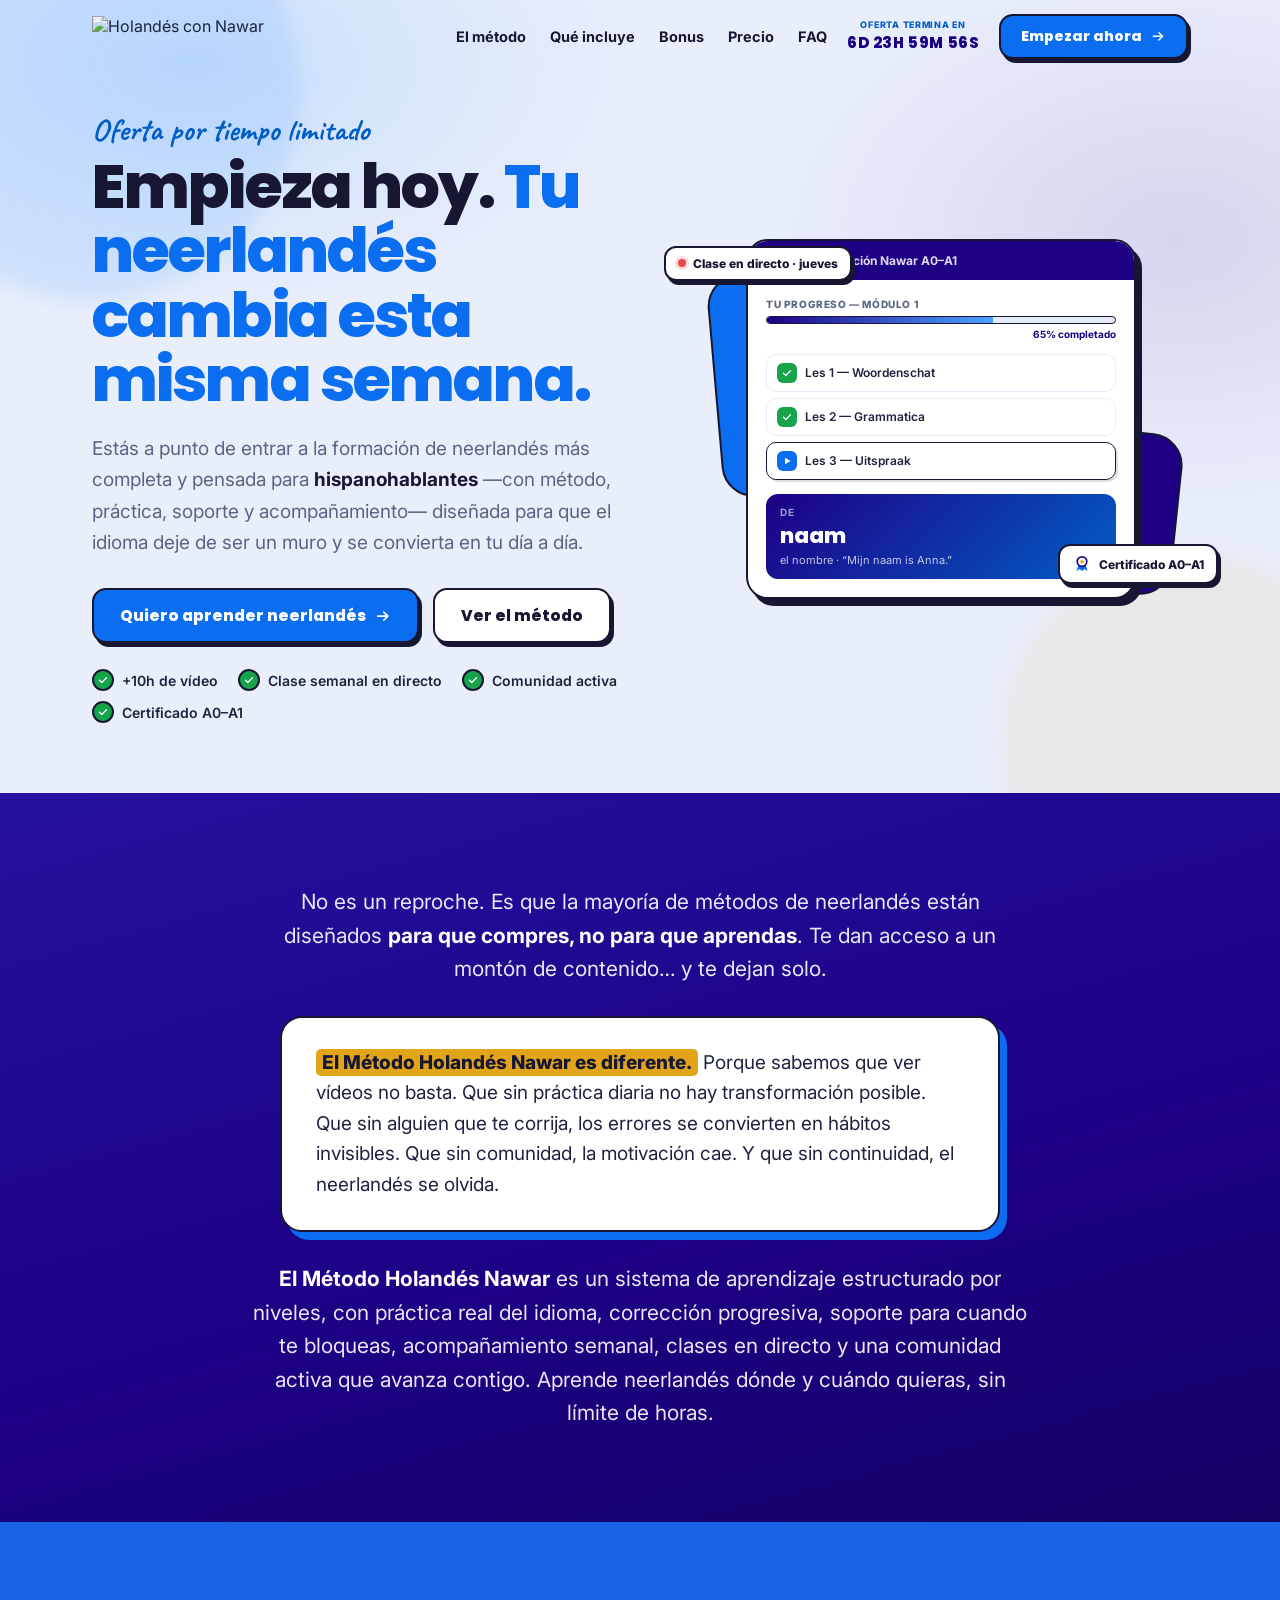
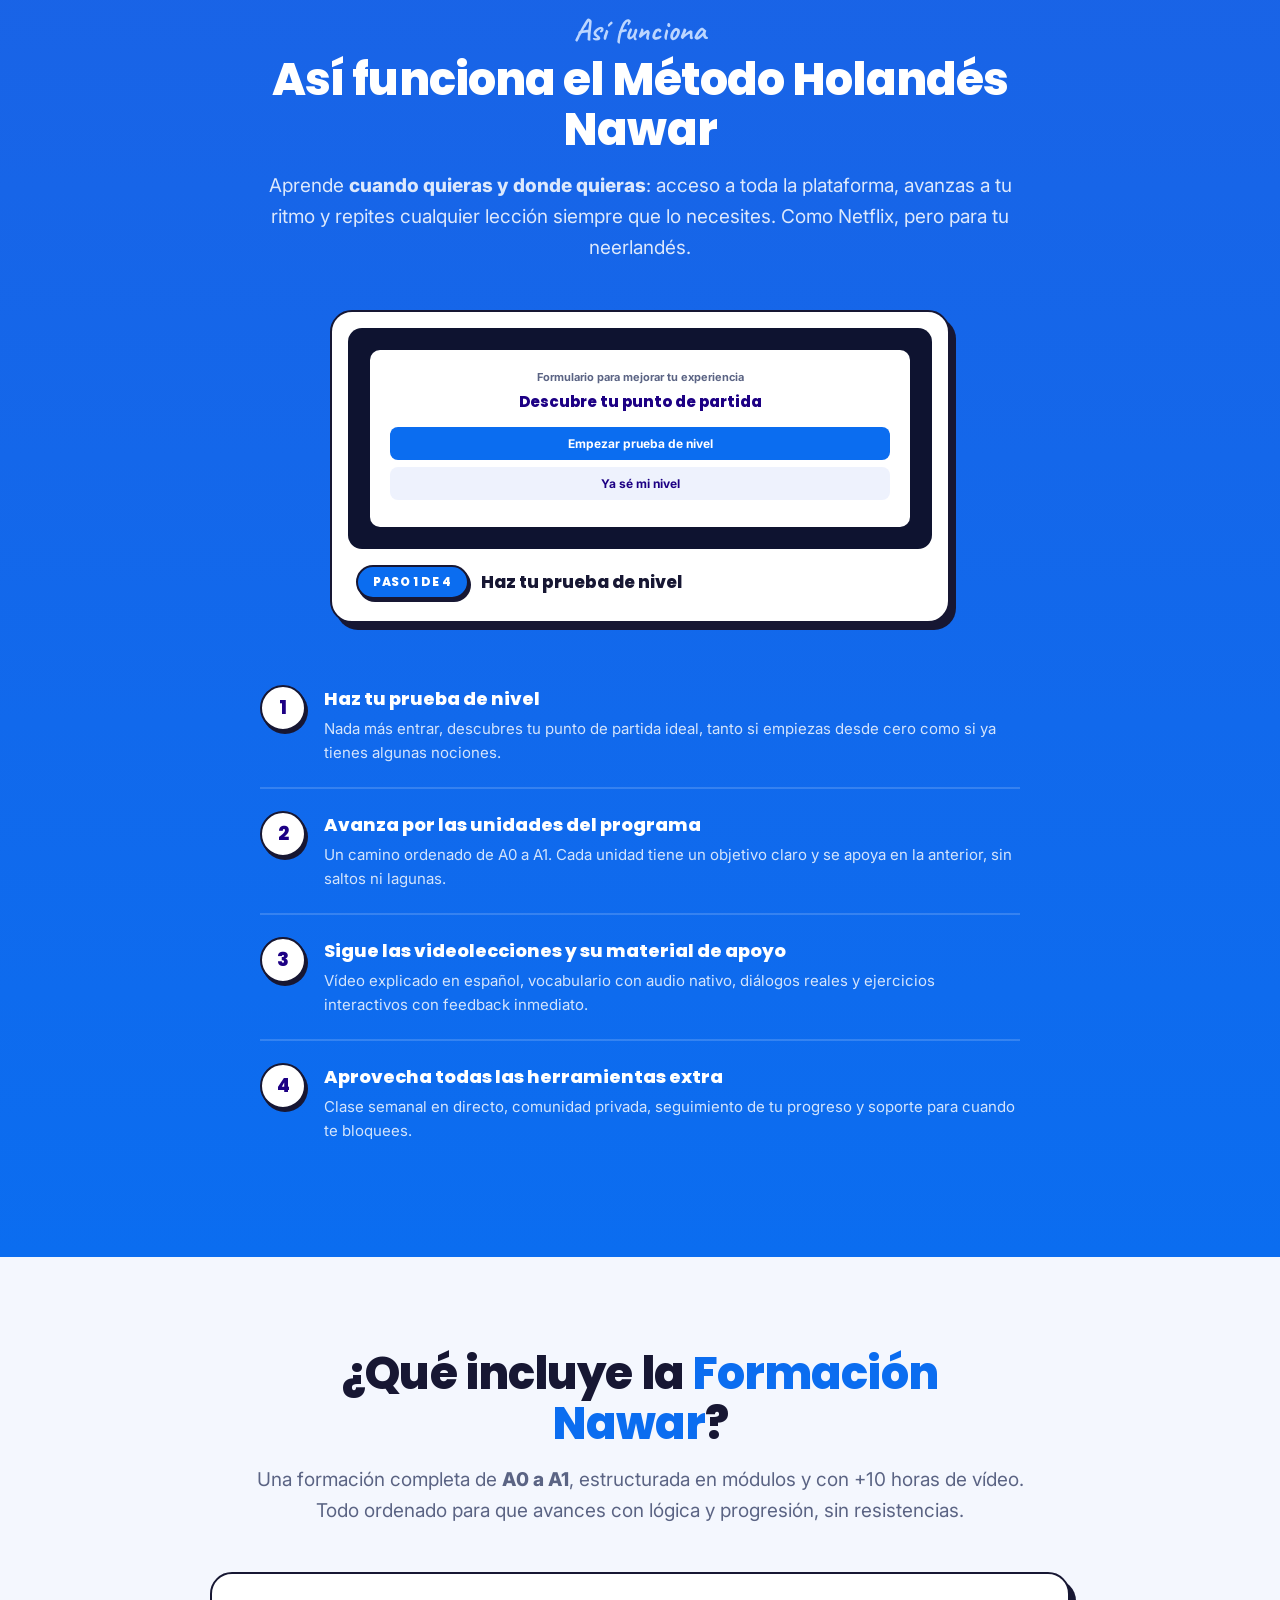
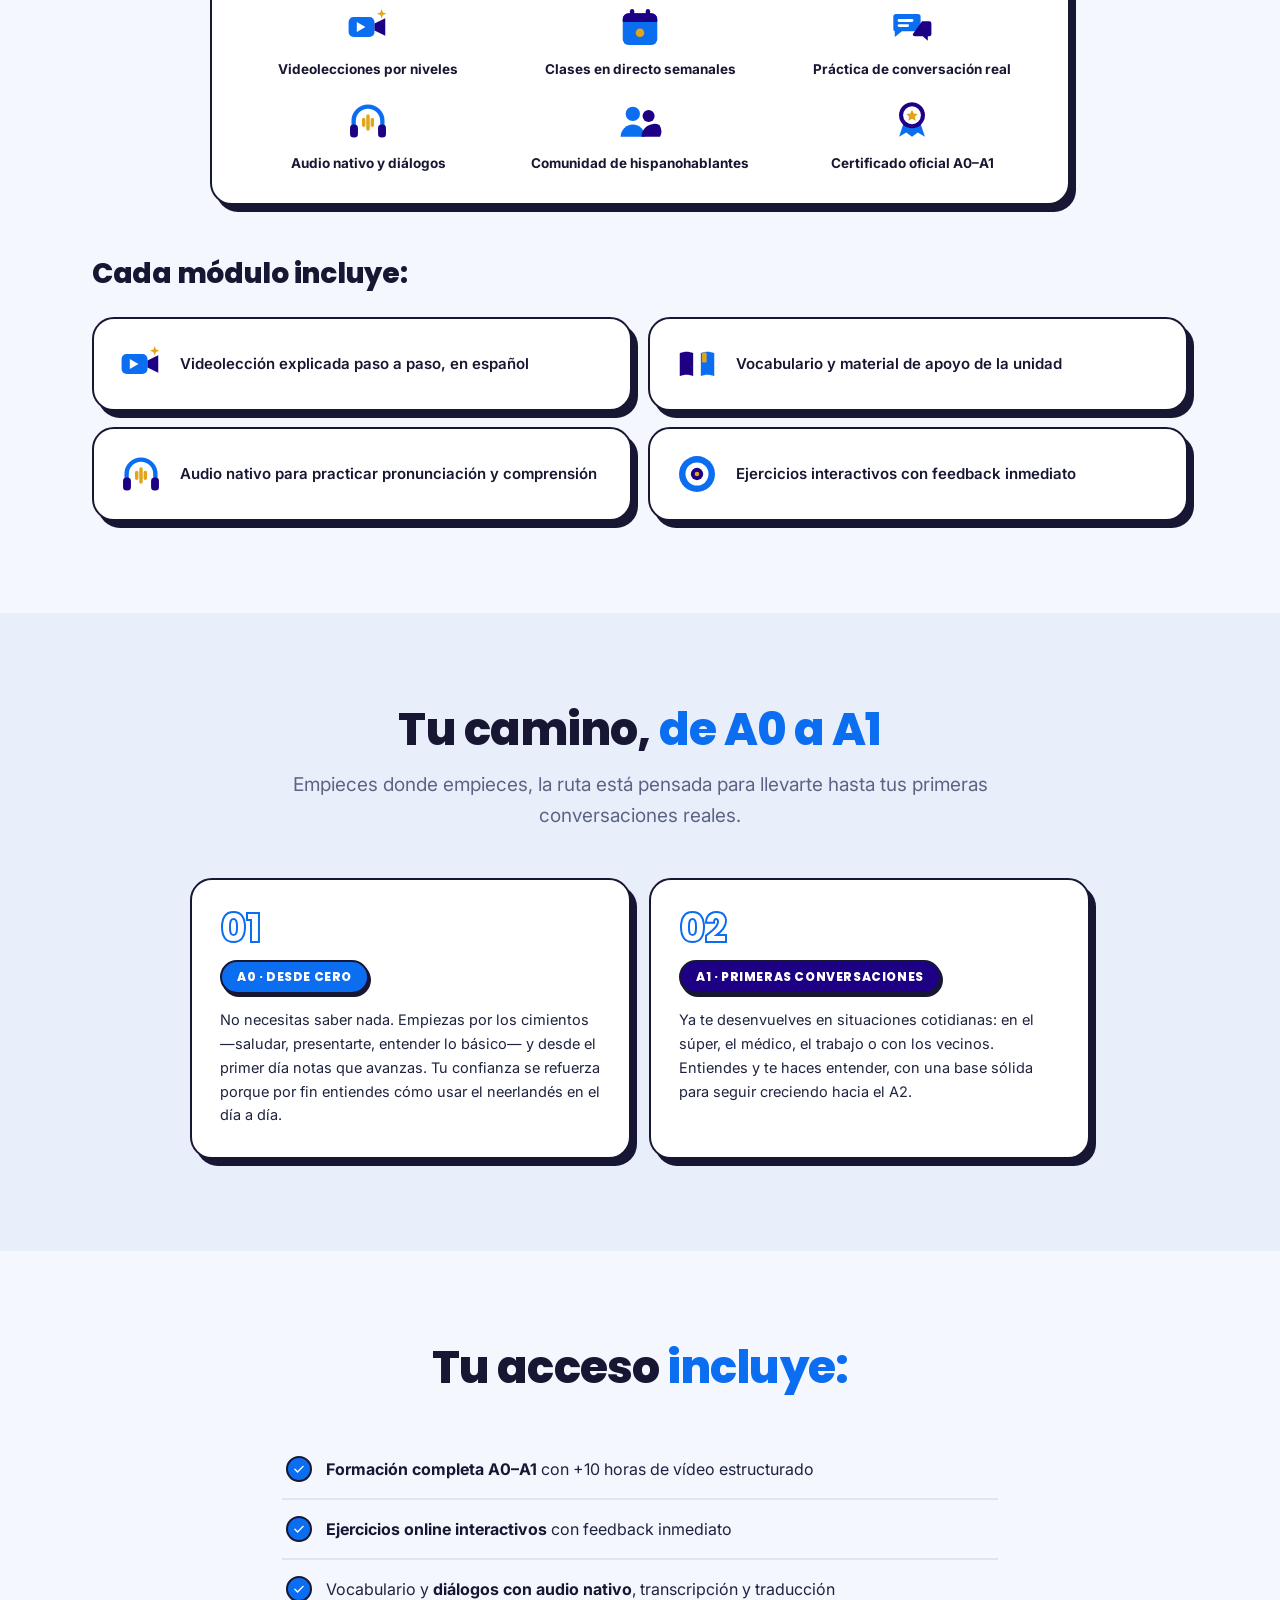
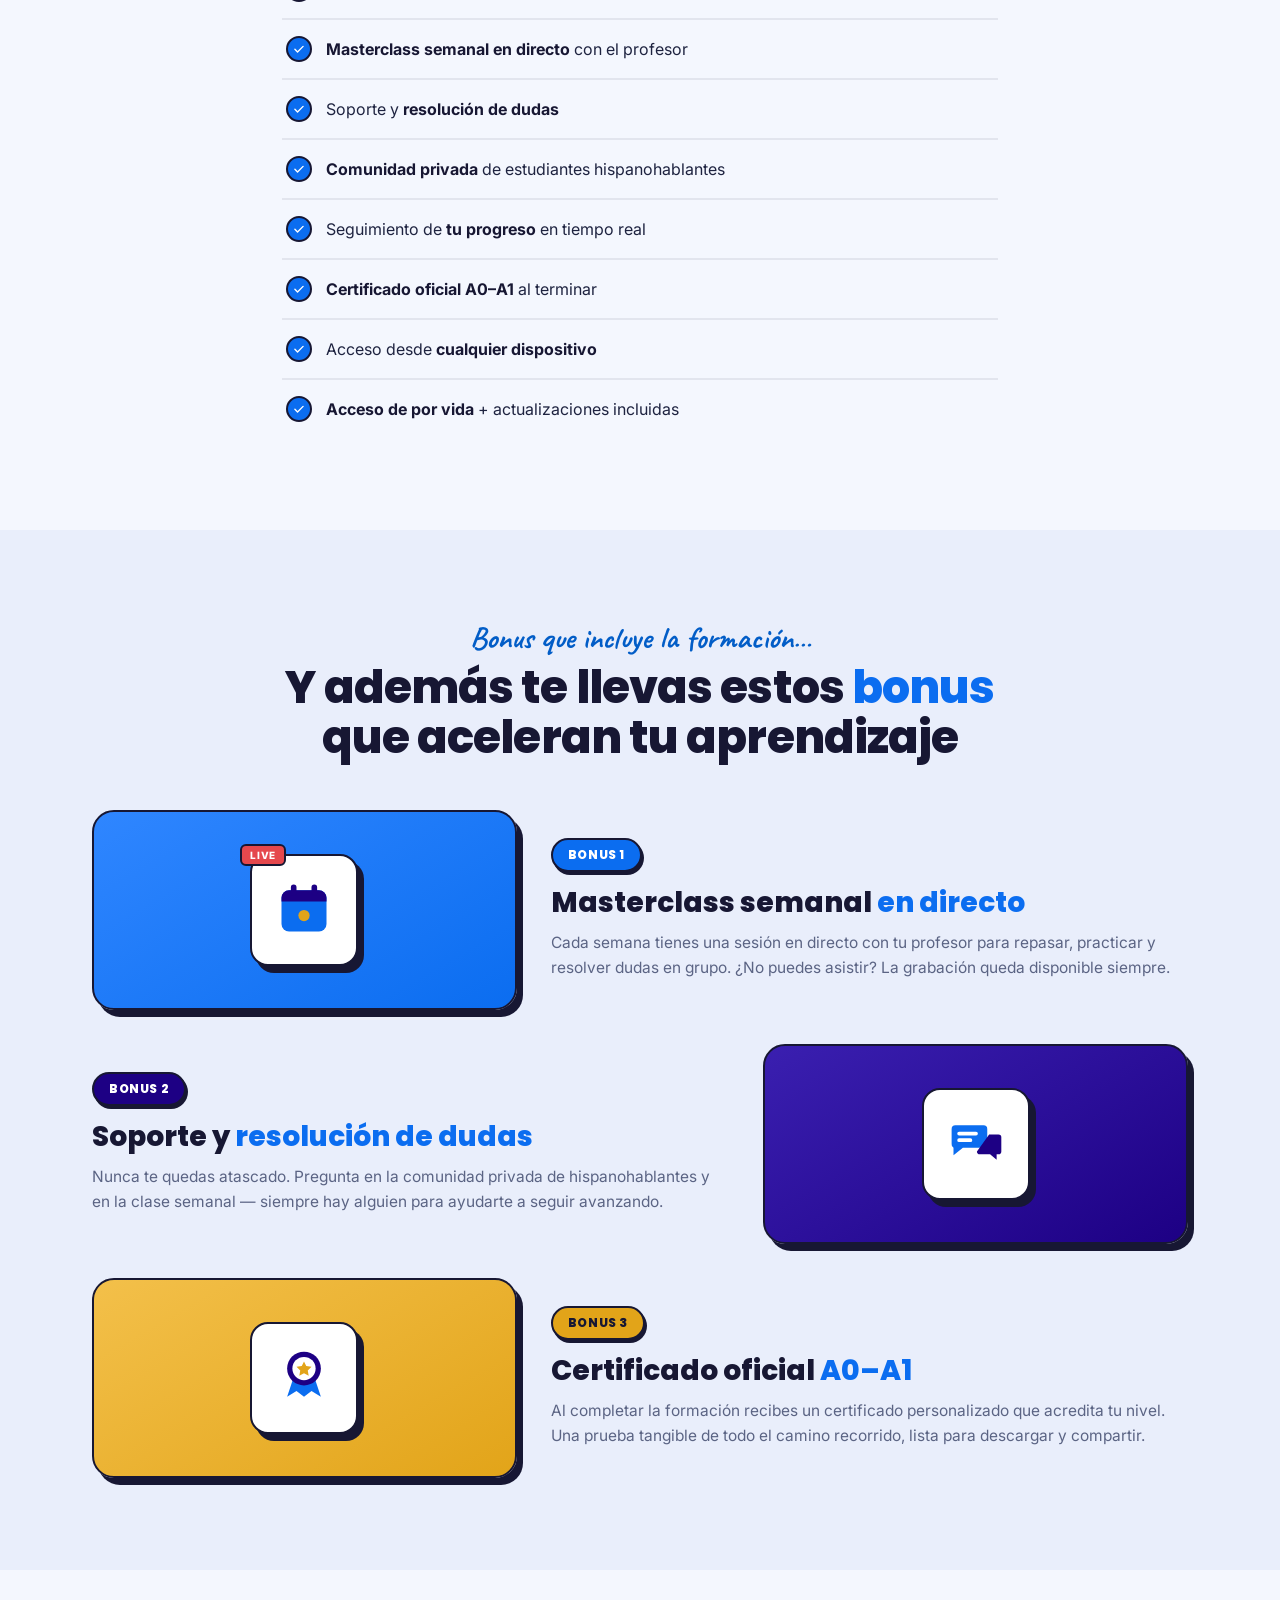
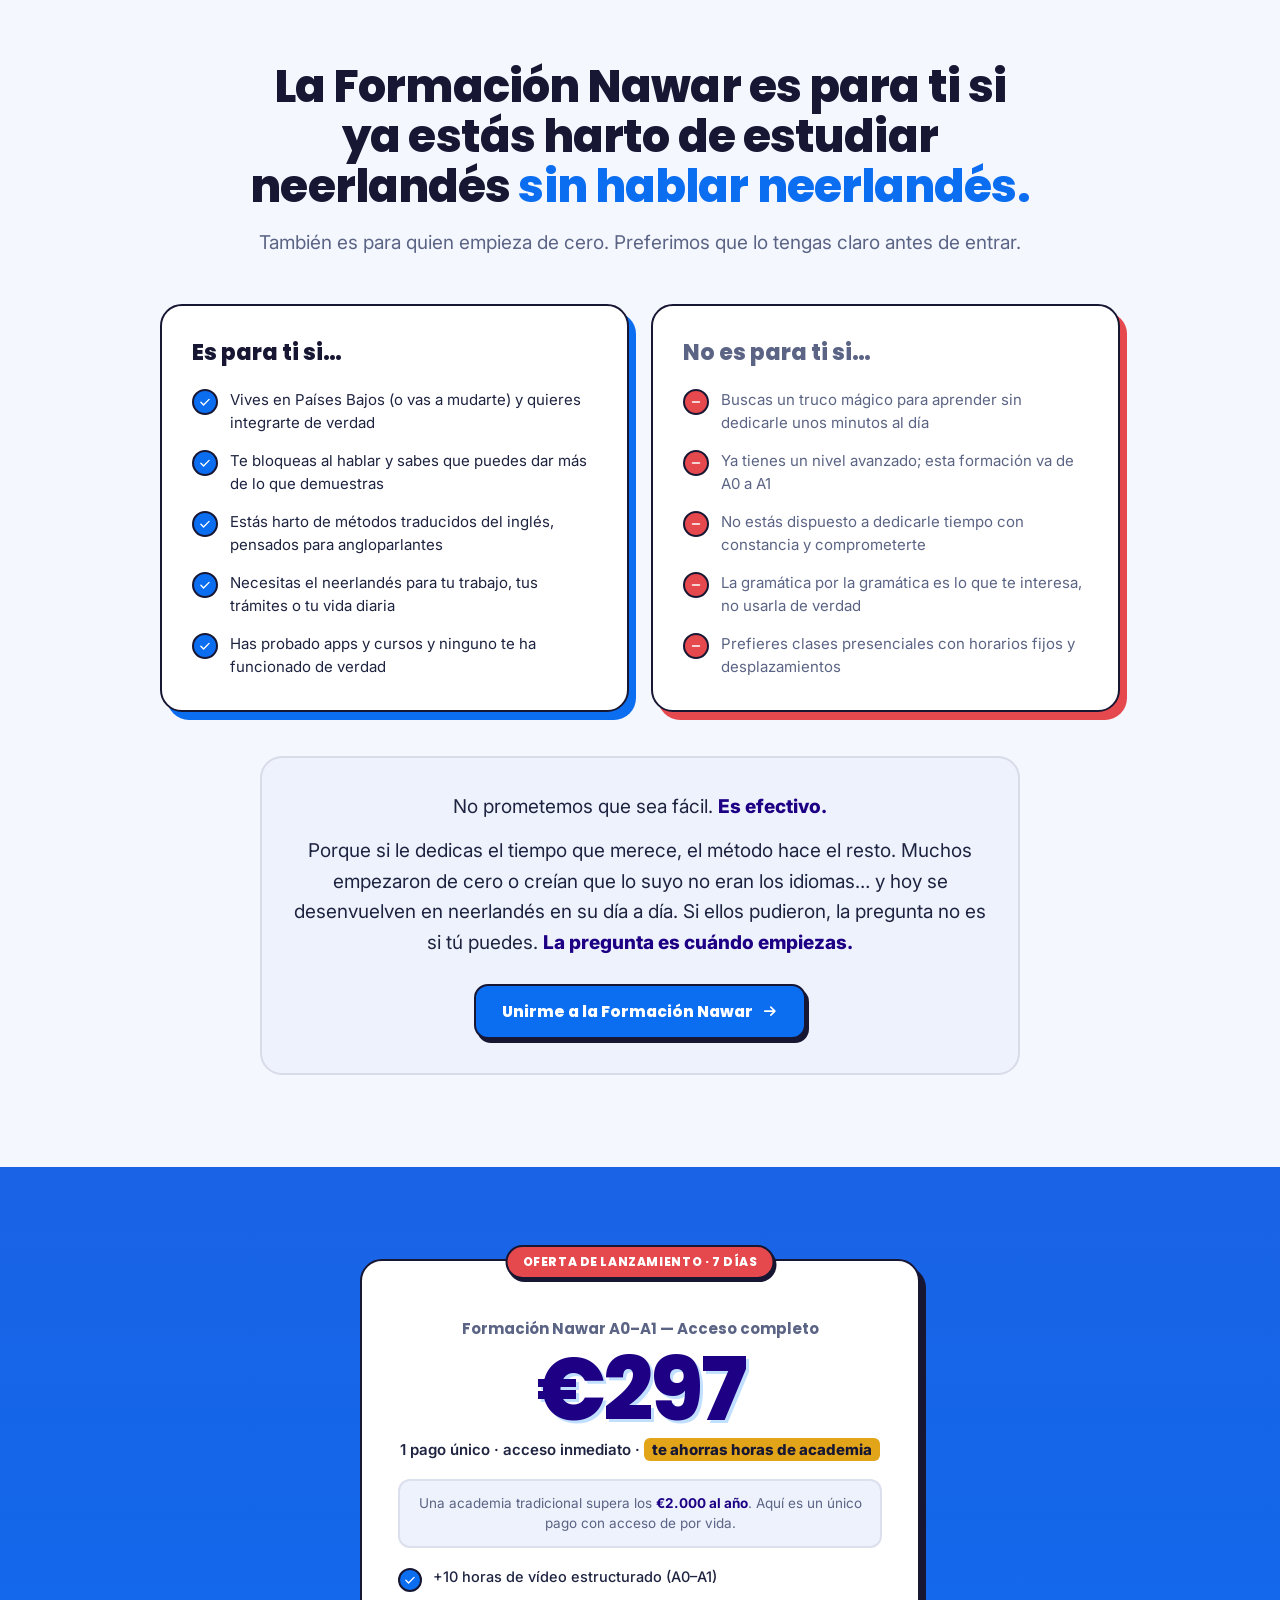
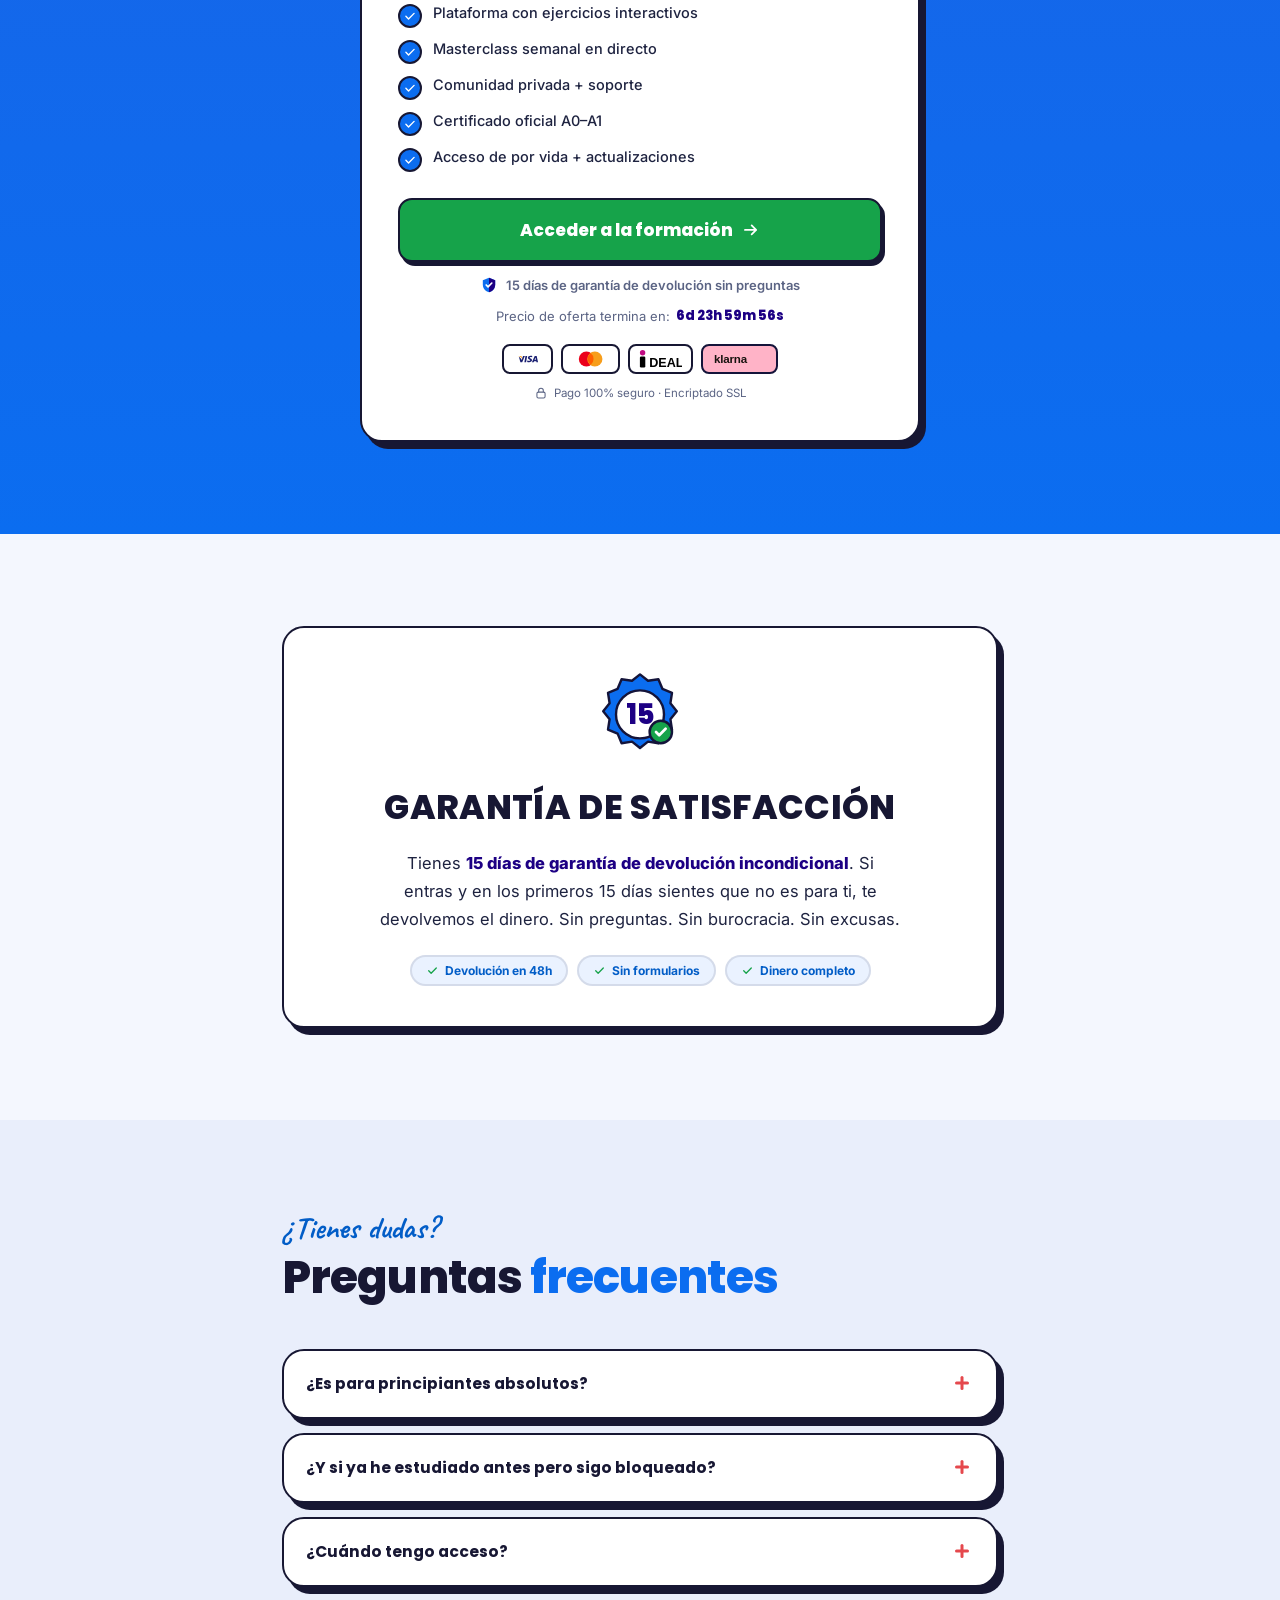
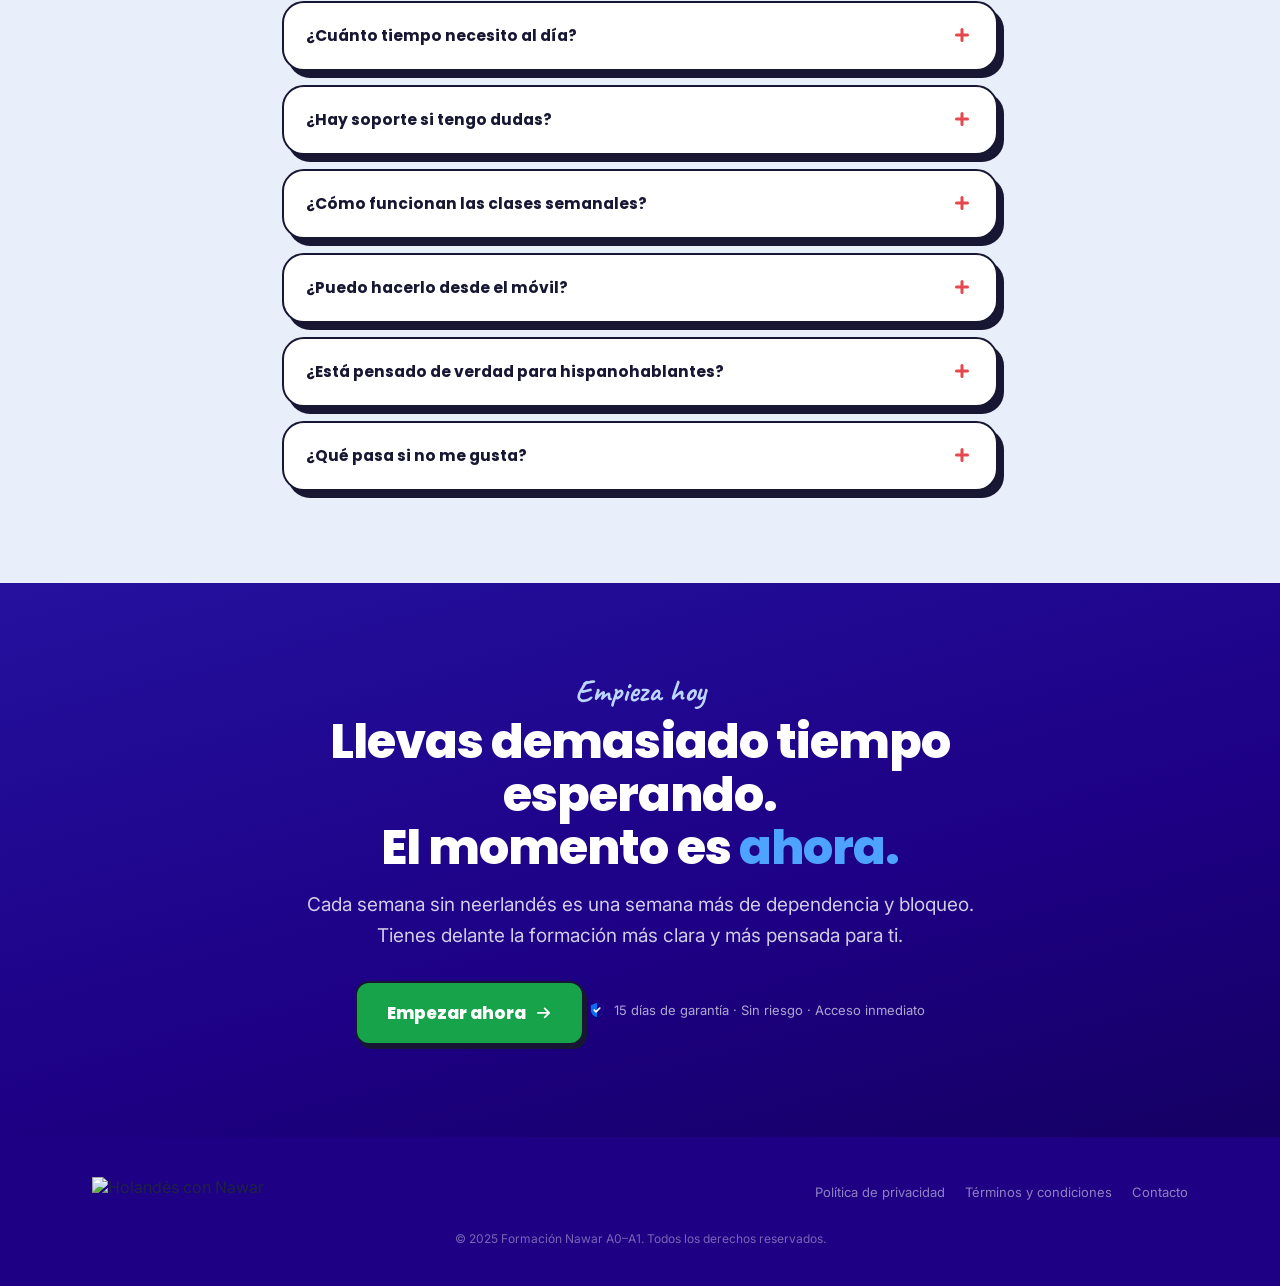
==== commit f1d88913: "Rediseño v2: estilo claro "pegatina" tipo YouTalk en colores Nawar Tras revisar las capturas reales " ====
--- a/index.html
+++ b/index.html
@@ -3,117 +3,159 @@
 <head>
   <meta charset="UTF-8" />
   <meta name="viewport" content="width=device-width, initial-scale=1.0" />
-  <meta name="description" content="La primera formación de neerlandés diseñada para hispanohablantes. El Método Holandés Nawar: español como base, neerlandés de la vida real y una ruta clara de A0 a A1. +10h de vídeo, ejercicios online, comunidad y clase semanal en directo." />
-  <meta property="og:title" content="Formación Nawar A0–A1 — Aprende neerlandés de verdad" />
-  <meta property="og:description" content="El Método Holandés Nawar: neerlandés real, explicado desde el español, con una ruta clara de A0 a A1." />
+  <meta name="description" content="La formación de neerlandés diseñada para hispanohablantes. El Método Holandés Nawar: neerlandés real, explicado desde el español, con una ruta clara de A0 a A1. Vídeo, ejercicios, comunidad y clase semanal en directo." />
+  <meta property="og:title" content="Formación Nawar A0–A1 — El Método Holandés Nawar" />
+  <meta property="og:description" content="Neerlandés real, explicado desde el español, con una ruta clara de A0 a A1." />
   <meta property="og:type" content="website" />
   <title>Formación Nawar A0–A1 — El Método Holandés Nawar</title>
   <link rel="preconnect" href="https://fonts.googleapis.com" />
   <link rel="preconnect" href="https://fonts.gstatic.com" crossorigin />
-  <link href="https://fonts.googleapis.com/css2?family=Poppins:wght@400;500;600;700;800;900&family=Inter:wght@400;500;600&display=swap" rel="stylesheet" />
+  <link href="https://fonts.googleapis.com/css2?family=Poppins:wght@400;500;600;700;800;900&family=Inter:wght@400;500;600;700&family=Caveat:wght@600;700&display=swap" rel="stylesheet" />
   <link rel="stylesheet" href="styles.css" />
 </head>
 <body>
 
   <!-- ══════════════════════════════════════════════════════════
-       ICON SPRITE — iconos de marca (trazo, color de marca)
-       Nada de emojis del sistema: todos los iconos son propios.
+       ICON SPRITE — iconos duotono de marca (sin emojis del sistema)
   ══════════════════════════════════════════════════════════ -->
   <svg width="0" height="0" style="position:absolute" aria-hidden="true" focusable="false">
     <defs>
-      <symbol id="i-video" viewBox="0 0 24 24"><rect x="2.5" y="6" width="13" height="12" rx="2.5"/><path d="M15.5 10.4l6-3.1v9.4l-6-3.1z"/></symbol>
-      <symbol id="i-device" viewBox="0 0 24 24"><rect x="6" y="2.5" width="12" height="19" rx="3"/><path d="M10 18.5h4"/></symbol>
-      <symbol id="i-users" viewBox="0 0 24 24"><circle cx="9" cy="8" r="3.2"/><path d="M3.5 19.5a5.5 5.5 0 0 1 11 0"/><path d="M15.8 5.3a3 3 0 0 1 0 5.4"/><path d="M17 14.4a5.5 5.5 0 0 1 3.5 5.1"/></symbol>
-      <symbol id="i-cap" viewBox="0 0 24 24"><path d="M12 4L2.5 9 12 14l9.5-5L12 4z"/><path d="M6 11v4.4c0 1.1 2.7 2.6 6 2.6s6-1.5 6-2.6V11"/><path d="M21.5 9.2v4.3"/></symbol>
-      <symbol id="i-clock" viewBox="0 0 24 24"><circle cx="12" cy="12" r="9"/><path d="M12 7.2v5l3.4 2"/></symbol>
-      <symbol id="i-briefcase" viewBox="0 0 24 24"><rect x="3" y="7.5" width="18" height="12" rx="2.5"/><path d="M8.5 7.5V6a2 2 0 0 1 2-2h3a2 2 0 0 1 2 2v1.5"/><path d="M3 12.5h18"/></symbol>
-      <symbol id="i-shield" viewBox="0 0 24 24"><path d="M12 3l7 3v5c0 4.5-3 7.6-7 9-4-1.4-7-4.5-7-9V6l7-3z"/><path d="M9 12l2 2 4-4"/></symbol>
-      <symbol id="i-lock" viewBox="0 0 24 24"><rect x="5" y="10.5" width="14" height="10" rx="2.5"/><path d="M8 10.5V8a4 4 0 0 1 8 0v2.5"/><path d="M12 14.5v2.4"/></symbol>
-      <symbol id="i-chat" viewBox="0 0 24 24"><path d="M4 5.5h16A1.5 1.5 0 0 1 21.5 7v7.5A1.5 1.5 0 0 1 20 16H9l-4.5 3.4V16H4a1.5 1.5 0 0 1-1.5-1.5V7A1.5 1.5 0 0 1 4 5.5z"/><path d="M7 9.7h10M7 12.6h6"/></symbol>
-      <symbol id="i-chart" viewBox="0 0 24 24"><path d="M4 4v16h16"/><path d="M8 16v-3M12 16v-6M16 16v-9"/></symbol>
-      <symbol id="i-audio" viewBox="0 0 24 24"><path d="M4 9.5h3.3L12 5.5v13L7.3 14.5H4z"/><path d="M16 9.6a3.5 3.5 0 0 1 0 4.8"/><path d="M18.6 7.2a7 7 0 0 1 0 9.6"/></symbol>
-      <symbol id="i-book" viewBox="0 0 24 24"><path d="M12 5.5C10.5 4.3 8.5 3.7 6 3.7c-1 0-2 .1-2.5.3v14c.5-.2 1.5-.3 2.5-.3 2.5 0 4.5.6 6 1.8"/><path d="M12 5.5c1.5-1.2 3.5-1.8 6-1.8 1 0 2 .1 2.5.3v14c-.5-.2-1.5-.3-2.5-.3-2.5 0-4.5.6-6 1.8z"/></symbol>
-      <symbol id="i-target" viewBox="0 0 24 24"><circle cx="12" cy="12" r="9"/><circle cx="12" cy="12" r="5"/><circle cx="12" cy="12" r="1.4" fill="currentColor" stroke="none"/></symbol>
-      <symbol id="i-calendar" viewBox="0 0 24 24"><rect x="3.5" y="5" width="17" height="16" rx="2.5"/><path d="M3.5 9.5h17"/><path d="M8 3v4M16 3v4"/><path d="M7.5 14h3"/></symbol>
-      <symbol id="i-sparkle" viewBox="0 0 24 24"><path d="M12 3l1.8 5.4L19 10l-5.2 1.6L12 17l-1.8-5.4L5 10l5.2-1.6z"/><path d="M18.5 14.5l.7 2 2 .7-2 .7-.7 2-.7-2-2-.7 2-.7z"/></symbol>
-      <symbol id="i-check" viewBox="0 0 24 24"><path d="M5 12.5l4.5 4.5L19 7.5"/></symbol>
-      <symbol id="i-x" viewBox="0 0 24 24"><path d="M6.5 6.5l11 11M17.5 6.5l-11 11"/></symbol>
-      <symbol id="i-flame" viewBox="0 0 24 24"><path d="M12 3s5 3.4 5 9a5 5 0 0 1-10 0c0-1.7.7-3.1 1.5-4.1.3 1.2 1 2 1.9 2.2C10.9 8.4 12 6.4 12 3z"/></symbol>
-      <symbol id="i-route" viewBox="0 0 24 24"><circle cx="6" cy="6" r="2.5"/><circle cx="18" cy="18" r="2.5"/><path d="M8.5 6H15a3 3 0 0 1 0 6H9a3 3 0 0 0 0 6h6.5"/></symbol>
-      <symbol id="i-translate" viewBox="0 0 24 24"><path d="M3.5 5.5h8M7.5 5.5v-2M9.6 5.5c0 4-2.6 7-6.1 8.5M4 9c1.2 2.4 3.4 4 6 4.8"/><path d="M12.8 20.5l3.7-9 3.7 9M14.1 17.4h4.8"/></symbol>
-      <symbol id="i-bulb" viewBox="0 0 24 24"><path d="M9 17.5h6M10 20.5h4"/><path d="M12 3a6 6 0 0 0-3.6 10.8c.6.5 1.1 1.2 1.1 2h5c0-.8.5-1.5 1.1-2A6 6 0 0 0 12 3z"/></symbol>
-      <symbol id="i-headset" viewBox="0 0 24 24"><path d="M4.5 13.5v-1.5a7.5 7.5 0 0 1 15 0v1.5"/><rect x="2.5" y="13" width="4" height="6.5" rx="2"/><rect x="17.5" y="13" width="4" height="6.5" rx="2"/><path d="M19.5 19.5a3 3 0 0 1-3 3h-2"/></symbol>
-      <symbol id="i-arrow-right" viewBox="0 0 24 24"><path d="M4 12h15M13 6l6 6-6 6"/></symbol>
-      <symbol id="i-repeat" viewBox="0 0 24 24"><path d="M4 11V9.5a3 3 0 0 1 3-3h11"/><path d="M15 3l3.2 3.5L15 10"/><path d="M20 13v1.5a3 3 0 0 1-3 3H6"/><path d="M9 21l-3.2-3.5L9 14"/></symbol>
-      <symbol id="i-mic" viewBox="0 0 24 24"><rect x="9" y="3" width="6" height="11" rx="3"/><path d="M5.5 11.5a6.5 6.5 0 0 0 13 0"/><path d="M12 18v3"/></symbol>
-      <symbol id="i-heart" viewBox="0 0 24 24"><path d="M12 20.3l-1.3-1.2C6 14.9 3.5 12.6 3.5 9.5A3.9 3.9 0 0 1 12 7.1a3.9 3.9 0 0 1 8.5 2.4c0 3.1-2.5 5.4-7.2 9.6z"/></symbol>
-      <symbol id="i-bolt" viewBox="0 0 24 24"><path d="M13 3L5 13.5h6L10 21l8-10.5h-6z"/></symbol>
-      <symbol id="i-medal" viewBox="0 0 24 24"><circle cx="12" cy="9" r="5"/><path d="M9 13.4L7.4 21l4.6-2.6L16.6 21 15 13.4"/></symbol>
-      <symbol id="i-globe" viewBox="0 0 24 24"><circle cx="12" cy="12" r="9"/><path d="M3.2 12h17.6"/><path d="M12 3c2.4 2.5 3.7 5.7 3.7 9s-1.3 6.5-3.7 9c-2.4-2.5-3.7-5.7-3.7-9S9.6 5.5 12 3z"/></symbol>
-      <symbol id="i-star" viewBox="0 0 24 24"><path d="M12 3.5l2.6 5.3 5.9.9-4.3 4.1 1 5.8L12 17l-5.2 2.6 1-5.8L3.5 9.7l5.9-.9z"/></symbol>
-      <symbol id="i-map" viewBox="0 0 24 24"><path d="M9 4.5L3.5 6.5v13L9 17.5l6 2 5.5-2v-13l-5.5 2-6-2z"/><path d="M9 4.5v13M15 6.5v13"/></symbol>
+      <!-- duotono: azul #0b6df0 · morado #1D0084 · dorado #e2a419 -->
+      <symbol id="d-video" viewBox="0 0 32 32">
+        <rect x="2.5" y="9" width="18" height="14" rx="3.5" fill="#0b6df0"/>
+        <path d="M20.5 13.6l7.5-3.7v12.2l-7.5-3.7z" fill="#1D0084"/>
+        <path d="M8.2 12.6l6 3.4-6 3.4z" fill="#fff"/>
+        <path d="M25.5 3.5l.9 2.4 2.4.9-2.4.9-.9 2.4-.9-2.4-2.4-.9 2.4-.9z" fill="#e2a419"/>
+      </symbol>
+      <symbol id="d-book" viewBox="0 0 32 32">
+        <path d="M4 8.5c3-1.4 6.5-1.4 9.5 0v16c-3-1.4-6.5-1.4-9.5 0z" fill="#1D0084"/>
+        <path d="M28 8.5c-3-1.4-6.5-1.4-9.5 0v16c3-1.4 6.5-1.4 9.5 0z" fill="#0b6df0"/>
+        <path d="M13.5 8.5h5v16h-5z" fill="#fff"/>
+        <rect x="19.5" y="8" width="3.2" height="7" rx="1" fill="#e2a419"/>
+      </symbol>
+      <symbol id="d-audio" viewBox="0 0 32 32">
+        <path d="M6 20v-4a10 10 0 0 1 20 0v4" fill="none" stroke="#0b6df0" stroke-width="3" stroke-linecap="round"/>
+        <rect x="3.5" y="18.5" width="5.5" height="9" rx="2.5" fill="#1D0084"/>
+        <rect x="23" y="18.5" width="5.5" height="9" rx="2.5" fill="#1D0084"/>
+        <path d="M13 15l0 4M16 12.5v9M19 15v4" stroke="#e2a419" stroke-width="2.4" stroke-linecap="round"/>
+      </symbol>
+      <symbol id="d-chat" viewBox="0 0 32 32">
+        <path d="M3 7h17a2 2 0 0 1 2 2v8a2 2 0 0 1-2 2H9l-5 4v-4a2 2 0 0 1-1-2V9a2 2 0 0 1 2-2z" fill="#0b6df0"/>
+        <path d="M23 12h5a1.5 1.5 0 0 1 1.5 1.5V21a1.5 1.5 0 0 1-1.5 1.5h-1v3l-3.5-3H18a1.5 1.5 0 0 1-1.5-1.5" fill="#1D0084"/>
+        <path d="M7 11.5h9M7 15h6" stroke="#fff" stroke-width="2" stroke-linecap="round"/>
+      </symbol>
+      <symbol id="d-target" viewBox="0 0 32 32">
+        <circle cx="16" cy="16" r="12.5" fill="#0b6df0"/>
+        <circle cx="16" cy="16" r="8" fill="#fff"/>
+        <circle cx="16" cy="16" r="4.3" fill="#1D0084"/>
+        <circle cx="16" cy="16" r="1.6" fill="#e2a419"/>
+      </symbol>
+      <symbol id="d-calendar" viewBox="0 0 32 32">
+        <rect x="4" y="6.5" width="24" height="22" rx="4" fill="#0b6df0"/>
+        <path d="M4 12.5h24V10.5a4 4 0 0 0-4-4H8a4 4 0 0 0-4 4z" fill="#1D0084"/>
+        <rect x="9" y="3.5" width="3" height="6" rx="1.5" fill="#1D0084"/>
+        <rect x="20" y="3.5" width="3" height="6" rx="1.5" fill="#1D0084"/>
+        <circle cx="16" cy="20" r="3" fill="#e2a419"/>
+      </symbol>
+      <symbol id="d-medal" viewBox="0 0 32 32">
+        <path d="M11 15L7 27l5-3 4 3 4-3 5 3-4-12z" fill="#0b6df0"/>
+        <circle cx="16" cy="12" r="9" fill="#1D0084"/>
+        <circle cx="16" cy="12" r="6.2" fill="#fff"/>
+        <path d="M16 8.2l1.2 2.5 2.8.4-2 2 .5 2.7-2.5-1.3-2.5 1.3.5-2.7-2-2 2.8-.4z" fill="#e2a419"/>
+      </symbol>
+      <symbol id="d-users" viewBox="0 0 32 32">
+        <circle cx="11" cy="11" r="5" fill="#0b6df0"/>
+        <path d="M2.5 27a8.5 8.5 0 0 1 17 0z" fill="#0b6df0"/>
+        <circle cx="22" cy="12.5" r="4.2" fill="#1D0084"/>
+        <path d="M17 27a9 9 0 0 1 12.5-8.3A8.5 8.5 0 0 1 30 27z" fill="#1D0084"/>
+      </symbol>
+      <symbol id="d-chart" viewBox="0 0 32 32">
+        <rect x="4" y="18" width="5.5" height="10" rx="2" fill="#4da3ff"/>
+        <rect x="13.2" y="12" width="5.5" height="16" rx="2" fill="#0b6df0"/>
+        <rect x="22.5" y="6" width="5.5" height="22" rx="2" fill="#1D0084"/>
+        <circle cx="25.2" cy="4" r="2.4" fill="#e2a419"/>
+      </symbol>
+      <symbol id="d-bolt" viewBox="0 0 32 32">
+        <circle cx="16" cy="16" r="13" fill="#0b6df0"/>
+        <path d="M17 6L10 17.5h5L14 26l8-11.5h-5z" fill="#fff"/>
+      </symbol>
+      <symbol id="d-shield" viewBox="0 0 32 32">
+        <path d="M16 3l11 4.5V15c0 7-4.7 11.8-11 14C9.7 26.8 5 22 5 15V7.5z" fill="#0b6df0"/>
+        <path d="M16 3l11 4.5V15c0 7-4.7 11.8-11 14z" fill="#1D0084"/>
+        <path d="M11 16l3.3 3.3L21 12.5" fill="none" stroke="#fff" stroke-width="3" stroke-linecap="round" stroke-linejoin="round"/>
+      </symbol>
+      <symbol id="d-route" viewBox="0 0 32 32">
+        <path d="M9 8h11a4 4 0 0 1 0 8H12a4 4 0 0 0 0 8h11" fill="none" stroke="#0b6df0" stroke-width="3" stroke-linecap="round"/>
+        <circle cx="8" cy="8" r="4.5" fill="#1D0084"/>
+        <circle cx="24" cy="24" r="4.5" fill="#e2a419"/>
+      </symbol>
+      <symbol id="d-translate" viewBox="0 0 32 32">
+        <rect x="3" y="3" width="17" height="17" rx="4" fill="#0b6df0"/>
+        <path d="M7 8h7M10.5 8v-2M12.5 8c0 4-2.5 6.5-6 7.8M8 11c1 1.8 3 3 5.5 3.6" stroke="#fff" stroke-width="1.8" stroke-linecap="round" fill="none"/>
+        <rect x="12" y="12" width="17" height="17" rx="4" fill="#1D0084"/>
+        <path d="M17 25l3.5-8 3.5 8M18.3 22.2h4.4" stroke="#fff" stroke-width="1.8" stroke-linecap="round" fill="none"/>
+      </symbol>
+      <symbol id="d-mic" viewBox="0 0 32 32">
+        <rect x="12" y="3" width="8" height="15" rx="4" fill="#1D0084"/>
+        <path d="M7 15a9 9 0 0 0 18 0" fill="none" stroke="#0b6df0" stroke-width="3" stroke-linecap="round"/>
+        <path d="M16 24v5M11 29h10" stroke="#0b6df0" stroke-width="3" stroke-linecap="round"/>
+      </symbol>
+      <symbol id="d-cap" viewBox="0 0 32 32">
+        <path d="M16 5L2 11l14 6 14-6z" fill="#0b6df0"/>
+        <path d="M7 14v5c0 1.7 4 3.5 9 3.5s9-1.8 9-3.5v-5l-9 4z" fill="#1D0084"/>
+        <path d="M30 11v6" stroke="#e2a419" stroke-width="2.2" stroke-linecap="round"/>
+        <circle cx="30" cy="18.5" r="2" fill="#e2a419"/>
+      </symbol>
+      <symbol id="d-sparkle" viewBox="0 0 32 32">
+        <path d="M16 3l2.4 7L26 12l-7.6 2L16 22l-2.4-8L6 12l7.6-2z" fill="#e2a419"/>
+        <path d="M25 20l1 3 3 1-3 1-1 3-1-3-3-1 3-1z" fill="#0b6df0"/>
+      </symbol>
+      <symbol id="d-clock" viewBox="0 0 32 32">
+        <circle cx="16" cy="16" r="13" fill="#0b6df0"/>
+        <circle cx="16" cy="16" r="9.5" fill="#fff"/>
+        <path d="M16 9.5V16l4.5 2.6" stroke="#1D0084" stroke-width="2.6" stroke-linecap="round" fill="none"/>
+      </symbol>
+      <!-- monoline utility icons -->
+      <symbol id="i-check" viewBox="0 0 24 24"><path d="M5 12.5l4.5 4.5L19 7.5" fill="none" stroke="currentColor" stroke-width="2.4" stroke-linecap="round" stroke-linejoin="round"/></symbol>
+      <symbol id="i-arrow" viewBox="0 0 24 24"><path d="M4 12h15M13 6l6 6-6 6" fill="none" stroke="currentColor" stroke-width="2.4" stroke-linecap="round" stroke-linejoin="round"/></symbol>
+      <symbol id="i-minus" viewBox="0 0 24 24"><path d="M6 12h12" fill="none" stroke="currentColor" stroke-width="2.6" stroke-linecap="round"/></symbol>
+      <symbol id="i-x" viewBox="0 0 24 24"><path d="M6.5 6.5l11 11M17.5 6.5l-11 11" fill="none" stroke="currentColor" stroke-width="2.4" stroke-linecap="round"/></symbol>
+      <symbol id="i-play" viewBox="0 0 24 24"><path d="M8 5.5v13l11-6.5z" fill="currentColor"/></symbol>
+      <symbol id="i-lock" viewBox="0 0 24 24"><rect x="5" y="10.5" width="14" height="10" rx="2.5" fill="none" stroke="currentColor" stroke-width="1.8"/><path d="M8 10.5V8a4 4 0 0 1 8 0v2.5" fill="none" stroke="currentColor" stroke-width="1.8"/></symbol>
     </defs>
   </svg>
 
   <!-- ══════════════════════════════════════════════════════════
-       MOBILE NAV BAR (< 960px) — contador fijo + CTA
+       MOBILE NAV BAR (< 960px)
   ══════════════════════════════════════════════════════════ -->
   <script>
   (function () {
     const STORAGE_KEY = 'nawar_offer_end_v2';
-    const DURATION_MS = 7 * 24 * 60 * 60 * 1000; // 7 días
-
+    const DURATION_MS = 7 * 24 * 60 * 60 * 1000;
     let endTs = localStorage.getItem(STORAGE_KEY);
-    if (!endTs) {
-      endTs = Date.now() + DURATION_MS;
-      localStorage.setItem(STORAGE_KEY, endTs);
-    } else {
-      endTs = parseInt(endTs, 10);
-    }
+    if (!endTs) { endTs = Date.now() + DURATION_MS; localStorage.setItem(STORAGE_KEY, endTs); }
+    else { endTs = parseInt(endTs, 10); }
 
     const css = `
-    @media (min-width:960px){
-      #hn-mbar, #hn-mbar-spacer { display:none !important; }
-    }
-    #hn-mbar{
-      position:fixed; top:0; left:0; right:0; z-index:2147483647;
-      background:rgba(20,22,28,.35);
-      -webkit-backdrop-filter:saturate(140%) blur(18px);
-      backdrop-filter:saturate(140%) blur(18px);
-      border-bottom:1px solid rgba(255,255,255,.22);
-      box-shadow:0 8px 24px rgba(0,0,0,.35), inset 0 1px 0 rgba(255,255,255,.10);
-      color:#fff;
-    }
-    #hn-mbar-inner{
-      display:flex; align-items:center; justify-content:space-between;
+    @media (min-width:960px){ #hn-mbar, #hn-mbar-spacer { display:none !important; } }
+    #hn-mbar{ position:fixed; top:0; left:0; right:0; z-index:2147483647;
+      background:#fff; border-bottom:2px solid #14143a;
+      box-shadow:0 4px 0 rgba(20,20,58,.10); color:#14143a; }
+    #hn-mbar-inner{ display:flex; align-items:center; justify-content:space-between;
       padding:8px 14px; gap:10px; max-width:1100px; margin:0 auto;
-      font-family:Inter,system-ui,-apple-system,Segoe UI,Roboto,Arial,sans-serif;
-    }
-    #hn-left{ display:flex; flex-direction:column; gap:3px; min-width:0; }
-    #hn-left .brand img{ height:30px; display:block; }
-    #hn-left .label{
-      font-size:10px; font-weight:700; letter-spacing:.05em;
-      opacity:.80; text-transform:uppercase;
-    }
-    #hn-left .timer{
-      font-size:13px; font-weight:800; letter-spacing:.06em;
-      font-variant-numeric:tabular-nums;
-    }
-    #hn-right{ display:flex; align-items:center; }
-    #hn-mbar .cta{
-      display:inline-block; text-decoration:none; font-weight:700;
-      text-transform:uppercase; font-size:11px; letter-spacing:.04em;
-      padding:9px 14px; border-radius:10px;
-      background:#4da3ff; color:#fff;
-      white-space:nowrap; transition:transform .2s ease,filter .2s ease;
-    }
-    #hn-mbar .cta:active{ transform:scale(.96); }
-    #hn-mbar-spacer{ height:64px; }
+      font-family:Inter,system-ui,-apple-system,Segoe UI,Roboto,Arial,sans-serif; }
+    #hn-left{ display:flex; flex-direction:column; gap:2px; min-width:0; }
+    #hn-left .brand img{ height:28px; display:block; }
+    #hn-left .label{ font-size:9px; font-weight:800; letter-spacing:.05em; color:#025dc7; text-transform:uppercase; }
+    #hn-left .timer{ font-size:13px; font-weight:800; letter-spacing:.04em; font-variant-numeric:tabular-nums; color:#1D0084; }
+    #hn-mbar .cta{ display:inline-block; text-decoration:none; font-weight:800;
+      text-transform:uppercase; font-size:11px; letter-spacing:.03em; padding:9px 15px;
+      border-radius:12px; background:#0b6df0; color:#fff; border:2px solid #14143a;
+      box-shadow:2px 3px 0 #14143a; white-space:nowrap; }
+    #hn-mbar .cta:active{ transform:translate(1px,1px); box-shadow:1px 1px 0 #14143a; }
+    #hn-mbar-spacer{ height:58px; }
     `;
-
-    const style = document.createElement('style');
-    style.textContent = css;
-    document.head.appendChild(style);
+    const style = document.createElement('style'); style.textContent = css; document.head.appendChild(style);
 
     const nav = document.createElement('nav');
     nav.id = 'hn-mbar';
@@ -123,49 +165,31 @@
           <a class="brand" href="#hero" aria-label="Inicio">
             <img src="https://d1yei2z3i6k35z.cloudfront.net/9533860/671a9c9265e23_Logo_Nawar_2.png" alt="Nawar">
           </a>
-          <div class="label">ESTA OFERTA TERMINA EN:</div>
+          <div class="label">Oferta termina en</div>
           <div class="timer" id="hn-timer">7D 00H 00M 00S</div>
         </div>
-        <div id="hn-right">
-          <a class="cta" href="#precio">Obtener acceso</a>
-        </div>
-      </div>
-    `;
+        <div id="hn-right"><a class="cta" href="#precio">Empezar</a></div>
+      </div>`;
     document.body.prepend(nav);
 
-    const spacer = document.createElement('div');
-    spacer.id = 'hn-mbar-spacer';
+    const spacer = document.createElement('div'); spacer.id = 'hn-mbar-spacer';
     nav.insertAdjacentElement('afterend', spacer);
-
-    const setSpacer = () => {
-      const rect = document.getElementById('hn-mbar')?.getBoundingClientRect();
-      spacer.style.height = ((rect?.height || 64) + 0) + 'px';
-    };
-    window.addEventListener('load', setSpacer);
-    window.addEventListener('resize', setSpacer);
+    const setSpacer = () => { const r = document.getElementById('hn-mbar')?.getBoundingClientRect(); spacer.style.height = ((r?.height||58)) + 'px'; };
+    window.addEventListener('load', setSpacer); window.addEventListener('resize', setSpacer);
 
     function pad(n){ return (n<10?'0':'')+n; }
-
     function tick(){
-      let diff = endTs - Date.now();
-      if (diff < 0) diff = 0;
-      const d = Math.floor(diff / (24*60*60*1000));
-      const h = Math.floor((diff % (24*60*60*1000)) / (60*60*1000));
-      const m = Math.floor((diff % (60*60*1000)) / (60*1000));
-      const s = Math.floor((diff % (60*1000)) / 1000);
-      const el = document.getElementById('hn-timer');
-      if (el) el.textContent = `${d}D ${pad(h)}H ${pad(m)}M ${pad(s)}S`;
-      if (diff === 0) clearInterval(iv);
-      setSpacer();
+      let diff = endTs - Date.now(); if (diff < 0) diff = 0;
+      const d = Math.floor(diff/(864e5)), h = Math.floor(diff%864e5/36e5), m = Math.floor(diff%36e5/6e4), s = Math.floor(diff%6e4/1e3);
+      const el = document.getElementById('hn-timer'); if (el) el.textContent = `${d}D ${pad(h)}H ${pad(m)}M ${pad(s)}S`;
+      if (diff === 0) clearInterval(iv); setSpacer();
     }
-
-    const iv = setInterval(tick, 1000);
-    tick();
+    const iv = setInterval(tick, 1000); tick();
   })();
   </script>
 
   <!-- ══════════════════════════════════════════════════════════
-       DESKTOP NAV (≥ 960px)
+       DESKTOP NAV
   ══════════════════════════════════════════════════════════ -->
   <nav class="nav" id="nav">
     <div class="container nav-inner">
@@ -184,8 +208,7 @@
         <div class="nav-timer-value" id="nav-desktop-timer">7D 00H 00M 00S</div>
       </div>
       <a href="https://buy.stripe.com/eVq28r7yVfZJdpI8Yd2cg05" class="btn btn-primary btn-md" target="_blank" rel="noopener">
-        Obtener acceso
-        <svg class="ico" aria-hidden="true"><use href="#i-arrow-right"/></svg>
+        Empezar ahora <svg class="ico" aria-hidden="true"><use href="#i-arrow"/></svg>
       </a>
     </div>
   </nav>
@@ -193,1129 +216,404 @@
   <!-- ══════════════════════════════════════════════════════════
        HERO
   ══════════════════════════════════════════════════════════ -->
-  <section class="hero" id="hero">
-    <div class="hero-glow hero-glow-1" aria-hidden="true"></div>
-    <div class="hero-glow hero-glow-2" aria-hidden="true"></div>
-    <div class="hero-dots dots-dark" aria-hidden="true"></div>
-
-    <div class="hero-inner">
-
-      <!-- Left content -->
-      <div data-anim="fade-up">
-        <div class="hero-badge">
-          <span class="badge-dot"></span>
-          Formación A0 · Neerlandés para hispanohablantes
-        </div>
-        <h1 class="hero-headline">
-          El neerlandés que llevas<br />
-          meses posponiendo<br />
-          <em>empieza hoy.</em>
+  <header class="hero" id="hero">
+    <div class="blob blob-a" aria-hidden="true"></div>
+    <div class="blob blob-b" aria-hidden="true"></div>
+    <div class="container hero-inner">
+      <div class="hero-copy" data-anim>
+        <p class="script-eyebrow">Oferta por tiempo limitado</p>
+        <h1 class="hero-title">
+          Empieza hoy. <span class="hl-blue">Tu neerlandés cambia esta misma semana.</span>
         </h1>
         <p class="hero-sub">
-          La primera formación de neerlandés pensada de cero para quien habla español.
-          Sin métodos traducidos del inglés. Sin frases de libro que nadie usa.
-          Con el <strong>Método Holandés Nawar</strong>.
+          Estás a punto de entrar a la formación de neerlandés más completa y pensada para
+          <strong>hispanohablantes</strong> —con método, práctica, soporte y acompañamiento— diseñada
+          para que el idioma deje de ser un muro y se convierta en tu día a día.
         </p>
         <div class="hero-ctas">
           <a href="https://buy.stripe.com/eVq28r7yVfZJdpI8Yd2cg05" class="btn btn-primary btn-lg" target="_blank" rel="noopener">
-            Quiero aprender neerlandés
-            <svg class="ico" aria-hidden="true"><use href="#i-arrow-right"/></svg>
+            Quiero aprender neerlandés <svg class="ico" aria-hidden="true"><use href="#i-arrow"/></svg>
           </a>
-          <a href="#metodo" class="btn btn-outline btn-lg">Ver el método</a>
-        </div>
-        <div class="hero-trust">
-          <div class="trust-item"><svg class="ico" aria-hidden="true"><use href="#i-video"/></svg><span>+10h de vídeo</span></div>
-          <div class="trust-sep"></div>
-          <div class="trust-item"><svg class="ico" aria-hidden="true"><use href="#i-device"/></svg><span>Ejercicios online</span></div>
-          <div class="trust-sep"></div>
-          <div class="trust-item"><svg class="ico" aria-hidden="true"><use href="#i-users"/></svg><span>Comunidad activa</span></div>
-          <div class="trust-sep"></div>
-          <div class="trust-item"><svg class="ico" aria-hidden="true"><use href="#i-cap"/></svg><span>Clase en directo</span></div>
-        </div>
-      </div>
-
-      <!-- Right — mockup -->
-      <div data-anim="fade-left">
-        <div class="hero-visual">
-          <div class="platform-mockup">
-            <div class="mockup-header">
-              <div class="mockup-dots"><span></span><span></span><span></span></div>
-              <span class="mockup-title">Formación Nawar A0–A1</span>
+          <a href="#metodo" class="btn btn-ghost btn-lg">Ver el método</a>
+        </div>
+        <ul class="hero-checks">
+          <li><span class="tick"><svg class="ico" aria-hidden="true"><use href="#i-check"/></svg></span> +10h de vídeo</li>
+          <li><span class="tick"><svg class="ico" aria-hidden="true"><use href="#i-check"/></svg></span> Clase semanal en directo</li>
+          <li><span class="tick"><svg class="ico" aria-hidden="true"><use href="#i-check"/></svg></span> Comunidad activa</li>
+          <li><span class="tick"><svg class="ico" aria-hidden="true"><use href="#i-check"/></svg></span> Certificado A0–A1</li>
+        </ul>
+      </div>
+
+      <div class="hero-visual" data-anim>
+        <div class="hv-blob hv-blob-1" aria-hidden="true"></div>
+        <div class="hv-blob hv-blob-2" aria-hidden="true"></div>
+
+        <div class="sticker device-card">
+          <div class="device-top">
+            <span class="dt-dot"></span><span class="dt-dot"></span><span class="dt-dot"></span>
+            <span class="dt-title">Formación Nawar A0–A1</span>
+          </div>
+          <div class="device-body">
+            <div class="dv-progress-label">Tu progreso — Módulo 1</div>
+            <div class="dv-bar"><div class="dv-fill" style="width:65%"></div></div>
+            <div class="dv-pct">65% completado</div>
+            <div class="dv-lessons">
+              <div class="dv-lesson done"><span class="dl-ico"><svg class="ico" aria-hidden="true"><use href="#i-check"/></svg></span> Les 1 — Woordenschat</div>
+              <div class="dv-lesson done"><span class="dl-ico"><svg class="ico" aria-hidden="true"><use href="#i-check"/></svg></span> Les 2 — Grammatica</div>
+              <div class="dv-lesson now"><span class="dl-ico"><svg class="ico" aria-hidden="true"><use href="#i-play"/></svg></span> Les 3 — Uitspraak</div>
             </div>
-            <div class="mockup-body">
-              <div>
-                <div class="mockup-label">Tu progreso — Módulo 1</div>
-                <div class="mockup-progress-bar"><div class="mockup-progress-fill" style="width:65%"></div></div>
-                <div class="mockup-pct">65% completado</div>
-              </div>
-              <div class="mockup-modules">
-                <div class="mockup-module active">
-                  <span class="module-icon"><svg class="ico" aria-hidden="true"><use href="#i-video"/></svg></span>
-                  <div class="module-info">
-                    <span class="module-title">Les 1 — Woordenschat</span>
-                    <span class="module-sub">Vocabulario · 20 min</span>
-                  </div>
-                  <span class="module-badge done"><svg class="ico" aria-hidden="true"><use href="#i-check"/></svg></span>
-                </div>
-                <div class="mockup-module active">
-                  <span class="module-icon"><svg class="ico" aria-hidden="true"><use href="#i-book"/></svg></span>
-                  <div class="module-info">
-                    <span class="module-title">Les 2 — Grammatica</span>
-                    <span class="module-sub">Gramática · 18 min</span>
-                  </div>
-                  <span class="module-badge done"><svg class="ico" aria-hidden="true"><use href="#i-check"/></svg></span>
-                </div>
-                <div class="mockup-module current">
-                  <span class="module-icon"><svg class="ico" aria-hidden="true"><use href="#i-mic"/></svg></span>
-                  <div class="module-info">
-                    <span class="module-title">Les 3 — Uitspraak</span>
-                    <span class="module-sub">Pronunciación · 15 min</span>
-                  </div>
-                  <span class="module-badge current-badge"><svg class="ico" aria-hidden="true"><use href="#i-arrow-right"/></svg></span>
-                </div>
-                <div class="mockup-module locked">
-                  <span class="module-icon"><svg class="ico" aria-hidden="true"><use href="#i-lock"/></svg></span>
-                  <div class="module-info">
-                    <span class="module-title">Les 4 — Spreken</span>
-                    <span class="module-sub">Hablar · 25 min</span>
-                  </div>
-                </div>
-              </div>
-              <div class="mockup-vocab-card">
-                <div class="vocab-article">de</div>
-                <div class="vocab-word">naam</div>
-                <div class="vocab-translation">el nombre</div>
-                <div class="vocab-example">“Mijn naam is Anna.”</div>
-              </div>
+            <div class="dv-vocab">
+              <span class="dvv-art">de</span>
+              <span class="dvv-word">naam</span>
+              <span class="dvv-trans">el nombre · “Mijn naam is Anna.”</span>
             </div>
           </div>
-          <!-- floating live badge -->
-          <div class="hero-float hero-float-live">
-            <span class="live-dot"></span>
-            Clase en directo · jueves
-          </div>
-          <!-- floating rating badge -->
-          <div class="hero-float hero-float-rating">
-            <span class="rating-stars">
-              <svg class="ico" aria-hidden="true"><use href="#i-star"/></svg>
-              <svg class="ico" aria-hidden="true"><use href="#i-star"/></svg>
-              <svg class="ico" aria-hidden="true"><use href="#i-star"/></svg>
-              <svg class="ico" aria-hidden="true"><use href="#i-star"/></svg>
-              <svg class="ico" aria-hidden="true"><use href="#i-star"/></svg>
-            </span>
-            <span class="rating-text">Hecho para hispanohablantes</span>
-          </div>
-        </div>
-      </div>
-
-    </div>
-    <div class="hero-scroll-hint" aria-hidden="true">
-      <svg width="22" height="22" viewBox="0 0 24 24" fill="none" stroke="currentColor" stroke-width="2" stroke-linecap="round" stroke-linejoin="round"><path d="M12 5v14M6 13l6 6 6-6"/></svg>
-    </div>
-  </section>
-
-  <!-- ══════════════════════════════════════════════════════════
-       TRUST BAR
-  ══════════════════════════════════════════════════════════ -->
-  <section class="trust-bar">
-    <div class="container trust-bar-inner">
-      <div class="trust-bar-item"><strong>+10 horas</strong><span>de vídeo estructurado</span></div>
-      <div class="trust-bar-div"></div>
-      <div class="trust-bar-item"><strong>Desde cero</strong><span>para principiantes</span></div>
-      <div class="trust-bar-div"></div>
-      <div class="trust-bar-item"><strong>En español</strong><span>diseñado para ti</span></div>
-      <div class="trust-bar-div"></div>
-      <div class="trust-bar-item"><strong>15 días</strong><span>de garantía</span></div>
-      <div class="trust-bar-div"></div>
-      <div class="trust-bar-item"><strong>Clase semanal</strong><span>en directo</span></div>
-    </div>
-  </section>
-
-  <!-- ══════════════════════════════════════════════════════════
-       HISTORIA — "No es culpa tuya" (te enseñaron mal)
-  ══════════════════════════════════════════════════════════ -->
-  <section class="story" id="historia">
+        </div>
+
+        <div class="float-badge fb-live"><span class="live-dot"></span> Clase en directo · jueves</div>
+        <div class="float-badge fb-cert"><svg class="dico" aria-hidden="true"><use href="#d-medal"/></svg> Certificado A0–A1</div>
+      </div>
+    </div>
+  </header>
+
+  <!-- ══════════════════════════════════════════════════════════
+       STORY — no es un reproche + "es diferente"
+  ══════════════════════════════════════════════════════════ -->
+  <section class="band band-brand" id="historia">
     <div class="container">
-      <div class="section-head" data-anim="fade-up">
-        <div class="eyebrow eyebrow-light">Seamos sinceros</div>
-        <h2 class="section-title dark center">
-          Si el neerlandés se te resiste,<br /><em>no es culpa tuya.</em>
-        </h2>
-        <p class="section-subtitle dark center">
-          Es cómo te lo enseñaron. Los mismos tres errores de siempre, repetidos en apps,
-          PDFs y academias — y por eso llevas meses sin avanzar de verdad.
+      <p class="lead-white" data-anim>
+        No es un reproche. Es que la mayoría de métodos de neerlandés están diseñados
+        <strong>para que compres, no para que aprendas</strong>. Te dan acceso a un montón de
+        contenido… y te dejan solo.
+      </p>
+
+      <div class="sticker sticker-pop diff-card" data-anim>
+        <p>
+          <mark>El Método Holandés Nawar es diferente.</mark> Porque sabemos que ver vídeos no
+          basta. Que sin práctica diaria no hay transformación posible. Que sin alguien que te
+          corrija, los errores se convierten en hábitos invisibles. Que sin comunidad, la
+          motivación cae. Y que sin continuidad, el neerlandés se olvida.
         </p>
       </div>
 
-      <div class="story-steps">
-        <article class="story-step" data-anim="fade-up">
-          <div class="story-num">01</div>
-          <span class="icochip icochip-brand"><svg class="ico" aria-hidden="true"><use href="#i-book"/></svg></span>
-          <h3>Te enseñaron un neerlandés que no existe</h3>
-          <p>
-            Palabras de libro y frases perfectas que ningún holandés usa en la calle, en el
-            trabajo o en el supermercado. Estudias mucho… y sigues sin entender lo que oyes.
-          </p>
+      <p class="lead-white" data-anim>
+        <strong>El Método Holandés Nawar</strong> es un sistema de aprendizaje estructurado por
+        niveles, con práctica real del idioma, corrección progresiva, soporte para cuando te
+        bloqueas, acompañamiento semanal, clases en directo y una comunidad activa que avanza
+        contigo. Aprende neerlandés dónde y cuándo quieras, sin límite de horas.
+      </p>
+    </div>
+  </section>
+
+  <!-- ══════════════════════════════════════════════════════════
+       ASÍ FUNCIONA
+  ══════════════════════════════════════════════════════════ -->
+  <section class="band band-blue" id="metodo">
+    <div class="container">
+      <div class="band-head" data-anim>
+        <p class="script-eyebrow light">Así funciona</p>
+        <h2 class="band-title">Así funciona el Método Holandés Nawar</h2>
+        <p class="band-sub">
+          Aprende <strong>cuando quieras y donde quieras</strong>: acceso a toda la plataforma,
+          avanzas a tu ritmo y repites cualquier lección siempre que lo necesites.
+          Como Netflix, pero para tu neerlandés.
+        </p>
+      </div>
+
+      <div class="sticker step-hero" data-anim>
+        <div class="step-shot">
+          <div class="ss-inner">
+            <div class="ss-tag">Formulario para mejorar tu experiencia</div>
+            <div class="ss-title">Descubre tu punto de partida</div>
+            <div class="ss-btn">Empezar prueba de nivel</div>
+            <div class="ss-btn ghost">Ya sé mi nivel</div>
+          </div>
+        </div>
+        <div class="step-hero-foot"><span class="pill pill-blue">Paso 1 de 4</span> Haz tu prueba de nivel</div>
+      </div>
+
+      <ol class="steps">
+        <li data-anim><span class="step-num">1</span><div><h3>Haz tu prueba de nivel</h3><p>Nada más entrar, descubres tu punto de partida ideal, tanto si empiezas desde cero como si ya tienes algunas nociones.</p></div></li>
+        <li data-anim><span class="step-num">2</span><div><h3>Avanza por las unidades del programa</h3><p>Un camino ordenado de A0 a A1. Cada unidad tiene un objetivo claro y se apoya en la anterior, sin saltos ni lagunas.</p></div></li>
+        <li data-anim><span class="step-num">3</span><div><h3>Sigue las videolecciones y su material de apoyo</h3><p>Vídeo explicado en español, vocabulario con audio nativo, diálogos reales y ejercicios interactivos con feedback inmediato.</p></div></li>
+        <li data-anim><span class="step-num">4</span><div><h3>Aprovecha todas las herramientas extra</h3><p>Clase semanal en directo, comunidad privada, seguimiento de tu progreso y soporte para cuando te bloquees.</p></div></li>
+      </ol>
+    </div>
+  </section>
+
+  <!-- ══════════════════════════════════════════════════════════
+       QUÉ INCLUYE — collage anotado + cada módulo
+  ══════════════════════════════════════════════════════════ -->
+  <section class="band band-light" id="incluye">
+    <div class="container">
+      <div class="band-head" data-anim>
+        <h2 class="band-title dark">¿Qué incluye la <span class="hl-blue">Formación Nawar</span>?</h2>
+        <p class="band-sub dark">
+          Una formación completa de <strong>A0 a A1</strong>, estructurada en módulos y con
+          +10 horas de vídeo. Todo ordenado para que avances con lógica y progresión, sin resistencias.
+        </p>
+      </div>
+
+      <!-- collage anotado -->
+      <div class="collage sticker" data-anim>
+        <div class="collage-grid">
+          <div class="collage-item"><span class="dico-lg"><svg class="dico" aria-hidden="true"><use href="#d-video"/></svg></span><span>Videolecciones por niveles</span></div>
+          <div class="collage-item"><span class="dico-lg"><svg class="dico" aria-hidden="true"><use href="#d-calendar"/></svg></span><span>Clases en directo semanales</span></div>
+          <div class="collage-item"><span class="dico-lg"><svg class="dico" aria-hidden="true"><use href="#d-chat"/></svg></span><span>Práctica de conversación real</span></div>
+          <div class="collage-item"><span class="dico-lg"><svg class="dico" aria-hidden="true"><use href="#d-audio"/></svg></span><span>Audio nativo y diálogos</span></div>
+          <div class="collage-item"><span class="dico-lg"><svg class="dico" aria-hidden="true"><use href="#d-users"/></svg></span><span>Comunidad de hispanohablantes</span></div>
+          <div class="collage-item"><span class="dico-lg"><svg class="dico" aria-hidden="true"><use href="#d-medal"/></svg></span><span>Certificado oficial A0–A1</span></div>
+        </div>
+      </div>
+
+      <h3 class="sub-head dark" data-anim>Cada módulo incluye:</h3>
+      <div class="unit-grid">
+        <div class="sticker unit-card" data-anim><span class="dico-lg"><svg class="dico" aria-hidden="true"><use href="#d-video"/></svg></span><p>Videolección explicada paso a paso, en español</p></div>
+        <div class="sticker unit-card" data-anim><span class="dico-lg"><svg class="dico" aria-hidden="true"><use href="#d-book"/></svg></span><p>Vocabulario y material de apoyo de la unidad</p></div>
+        <div class="sticker unit-card" data-anim><span class="dico-lg"><svg class="dico" aria-hidden="true"><use href="#d-audio"/></svg></span><p>Audio nativo para practicar pronunciación y comprensión</p></div>
+        <div class="sticker unit-card" data-anim><span class="dico-lg"><svg class="dico" aria-hidden="true"><use href="#d-target"/></svg></span><p>Ejercicios interactivos con feedback inmediato</p></div>
+      </div>
+    </div>
+  </section>
+
+  <!-- ══════════════════════════════════════════════════════════
+       EMPIEZA POR TU NIVEL
+  ══════════════════════════════════════════════════════════ -->
+  <section class="band band-soft">
+    <div class="container">
+      <div class="band-head" data-anim>
+        <h2 class="band-title dark">Tu camino, <span class="hl-blue">de A0 a A1</span></h2>
+        <p class="band-sub dark">Empieces donde empieces, la ruta está pensada para llevarte hasta tus primeras conversaciones reales.</p>
+      </div>
+      <div class="level-tabs" data-anim>
+        <div class="sticker level-card">
+          <div class="level-index">01</div>
+          <span class="pill pill-blue lvl-pill">A0 · Desde cero</span>
+          <p>No necesitas saber nada. Empiezas por los cimientos —saludar, presentarte, entender lo básico— y desde el primer día notas que avanzas. Tu confianza se refuerza porque por fin entiendes cómo usar el neerlandés en el día a día.</p>
+        </div>
+        <div class="sticker level-card">
+          <div class="level-index">02</div>
+          <span class="pill pill-brand lvl-pill">A1 · Primeras conversaciones</span>
+          <p>Ya te desenvuelves en situaciones cotidianas: en el súper, el médico, el trabajo o con los vecinos. Entiendes y te haces entender, con una base sólida para seguir creciendo hacia el A2.</p>
+        </div>
+      </div>
+    </div>
+  </section>
+
+  <!-- ══════════════════════════════════════════════════════════
+       TU ACCESO INCLUYE — checklist
+  ══════════════════════════════════════════════════════════ -->
+  <section class="band band-light">
+    <div class="container narrow">
+      <div class="band-head" data-anim>
+        <h2 class="band-title dark">Tu acceso <span class="hl-blue">incluye:</span></h2>
+      </div>
+      <ul class="access-list" data-anim>
+        <li><span class="ck"><svg class="ico" aria-hidden="true"><use href="#i-check"/></svg></span><p><strong>Formación completa A0–A1</strong> con +10 horas de vídeo estructurado</p></li>
+        <li><span class="ck"><svg class="ico" aria-hidden="true"><use href="#i-check"/></svg></span><p><strong>Ejercicios online interactivos</strong> con feedback inmediato</p></li>
+        <li><span class="ck"><svg class="ico" aria-hidden="true"><use href="#i-check"/></svg></span><p>Vocabulario y <strong>diálogos con audio nativo</strong>, transcripción y traducción</p></li>
+        <li><span class="ck"><svg class="ico" aria-hidden="true"><use href="#i-check"/></svg></span><p><strong>Masterclass semanal en directo</strong> con el profesor</p></li>
+        <li><span class="ck"><svg class="ico" aria-hidden="true"><use href="#i-check"/></svg></span><p>Soporte y <strong>resolución de dudas</strong></p></li>
+        <li><span class="ck"><svg class="ico" aria-hidden="true"><use href="#i-check"/></svg></span><p><strong>Comunidad privada</strong> de estudiantes hispanohablantes</p></li>
+        <li><span class="ck"><svg class="ico" aria-hidden="true"><use href="#i-check"/></svg></span><p>Seguimiento de <strong>tu progreso</strong> en tiempo real</p></li>
+        <li><span class="ck"><svg class="ico" aria-hidden="true"><use href="#i-check"/></svg></span><p><strong>Certificado oficial A0–A1</strong> al terminar</p></li>
+        <li><span class="ck"><svg class="ico" aria-hidden="true"><use href="#i-check"/></svg></span><p>Acceso desde <strong>cualquier dispositivo</strong></p></li>
+        <li><span class="ck"><svg class="ico" aria-hidden="true"><use href="#i-check"/></svg></span><p><strong>Acceso de por vida</strong> + actualizaciones incluidas</p></li>
+      </ul>
+    </div>
+  </section>
+
+  <!-- ══════════════════════════════════════════════════════════
+       BONUS
+  ══════════════════════════════════════════════════════════ -->
+  <section class="band band-soft" id="bonus">
+    <div class="container">
+      <div class="band-head" data-anim>
+        <p class="script-eyebrow">Bonus que incluye la formación…</p>
+        <h2 class="band-title dark">Y además te llevas estos <span class="hl-blue">bonus</span> que aceleran tu aprendizaje</h2>
+      </div>
+
+      <div class="bonus-list">
+        <article class="bonus-row" data-anim>
+          <div class="bonus-visual bv-blue">
+            <div class="sticker bonus-mini"><span class="live-tag">LIVE</span><span class="dico-xl"><svg class="dico" aria-hidden="true"><use href="#d-calendar"/></svg></span></div>
+          </div>
+          <div class="bonus-body">
+            <span class="pill pill-blue">Bonus 1</span>
+            <h3>Masterclass semanal <span class="hl-blue">en directo</span></h3>
+            <p>Cada semana tienes una sesión en directo con tu profesor para repasar, practicar y resolver dudas en grupo. ¿No puedes asistir? La grabación queda disponible siempre.</p>
+          </div>
         </article>
-        <div class="story-arrow" aria-hidden="true"><svg class="ico" aria-hidden="true"><use href="#i-arrow-right"/></svg></div>
-        <article class="story-step" data-anim="fade-up">
-          <div class="story-num">02</div>
-          <span class="icochip icochip-mid"><svg class="ico" aria-hidden="true"><use href="#i-repeat"/></svg></span>
-          <h3>Aprendiste al revés</h3>
-          <p>
-            Primero reglas de gramática, listas interminables y exámenes. Y hablar —lo único
-            que de verdad querías— se quedaba siempre para “más adelante”. Nunca llegaba.
-          </p>
+
+        <article class="bonus-row reverse" data-anim>
+          <div class="bonus-visual bv-brand">
+            <div class="sticker bonus-mini"><span class="dico-xl"><svg class="dico" aria-hidden="true"><use href="#d-chat"/></svg></span></div>
+          </div>
+          <div class="bonus-body">
+            <span class="pill pill-brand">Bonus 2</span>
+            <h3>Soporte y <span class="hl-blue">resolución de dudas</span></h3>
+            <p>Nunca te quedas atascado. Pregunta en la comunidad privada de hispanohablantes y en la clase semanal — siempre hay alguien para ayudarte a seguir avanzando.</p>
+          </div>
         </article>
-        <div class="story-arrow" aria-hidden="true"><svg class="ico" aria-hidden="true"><use href="#i-arrow-right"/></svg></div>
-        <article class="story-step" data-anim="fade-up">
-          <div class="story-num">03</div>
-          <span class="icochip icochip-brand"><svg class="ico" aria-hidden="true"><use href="#i-translate"/></svg></span>
-          <h3>Con un método que no es para ti</h3>
-          <p>
-            Materiales traducidos del inglés, pensados para angloparlantes. Nadie te explicó el
-            neerlandés desde el español, comparándolo con cómo funciona tu propio idioma.
-          </p>
+
+        <article class="bonus-row" data-anim>
+          <div class="bonus-visual bv-gold">
+            <div class="sticker bonus-mini"><span class="dico-xl"><svg class="dico" aria-hidden="true"><use href="#d-medal"/></svg></span></div>
+          </div>
+          <div class="bonus-body">
+            <span class="pill pill-gold">Bonus 3</span>
+            <h3>Certificado oficial <span class="hl-blue">A0–A1</span></h3>
+            <p>Al completar la formación recibes un certificado personalizado que acredita tu nivel. Una prueba tangible de todo el camino recorrido, lista para descargar y compartir.</p>
+          </div>
         </article>
       </div>
-
-      <div class="story-callout" data-anim="fade-up">
-        <span class="icochip icochip-brand"><svg class="ico" aria-hidden="true"><use href="#i-heart"/></svg></span>
-        <p>
-          Con el método equivocado, cualquiera se rinde. <strong>El problema nunca fuiste tú</strong> —
-          solo te faltaba un camino hecho a tu medida.
+    </div>
+  </section>
+
+  <!-- ══════════════════════════════════════════════════════════
+       ¿ES PARA TI?
+  ══════════════════════════════════════════════════════════ -->
+  <section class="band band-light" id="parati">
+    <div class="container">
+      <div class="band-head" data-anim>
+        <h2 class="band-title dark">La Formación Nawar es para ti si ya estás harto de estudiar neerlandés <span class="hl-blue">sin hablar neerlandés.</span></h2>
+        <p class="band-sub dark">También es para quien empieza de cero. Preferimos que lo tengas claro antes de entrar.</p>
+      </div>
+      <div class="foryou-grid">
+        <div class="sticker sticker-blue foryou-card" data-anim>
+          <h3 class="fy-title">Es para ti si…</h3>
+          <ul class="fy-list yes">
+            <li><span class="ck"><svg class="ico" aria-hidden="true"><use href="#i-check"/></svg></span> Vives en Países Bajos (o vas a mudarte) y quieres integrarte de verdad</li>
+            <li><span class="ck"><svg class="ico" aria-hidden="true"><use href="#i-check"/></svg></span> Te bloqueas al hablar y sabes que puedes dar más de lo que demuestras</li>
+            <li><span class="ck"><svg class="ico" aria-hidden="true"><use href="#i-check"/></svg></span> Estás harto de métodos traducidos del inglés, pensados para angloparlantes</li>
+            <li><span class="ck"><svg class="ico" aria-hidden="true"><use href="#i-check"/></svg></span> Necesitas el neerlandés para tu trabajo, tus trámites o tu vida diaria</li>
+            <li><span class="ck"><svg class="ico" aria-hidden="true"><use href="#i-check"/></svg></span> Has probado apps y cursos y ninguno te ha funcionado de verdad</li>
+          </ul>
+        </div>
+        <div class="sticker sticker-red foryou-card" data-anim>
+          <h3 class="fy-title muted">No es para ti si…</h3>
+          <ul class="fy-list no">
+            <li><span class="ck-no"><svg class="ico" aria-hidden="true"><use href="#i-minus"/></svg></span> Buscas un truco mágico para aprender sin dedicarle unos minutos al día</li>
+            <li><span class="ck-no"><svg class="ico" aria-hidden="true"><use href="#i-minus"/></svg></span> Ya tienes un nivel avanzado; esta formación va de A0 a A1</li>
+            <li><span class="ck-no"><svg class="ico" aria-hidden="true"><use href="#i-minus"/></svg></span> No estás dispuesto a dedicarle tiempo con constancia y comprometerte</li>
+            <li><span class="ck-no"><svg class="ico" aria-hidden="true"><use href="#i-minus"/></svg></span> La gramática por la gramática es lo que te interesa, no usarla de verdad</li>
+            <li><span class="ck-no"><svg class="ico" aria-hidden="true"><use href="#i-minus"/></svg></span> Prefieres clases presenciales con horarios fijos y desplazamientos</li>
+          </ul>
+        </div>
+      </div>
+
+      <div class="closer sticker-soft" data-anim>
+        <p>No prometemos que sea fácil. <strong>Es efectivo.</strong></p>
+        <p>Porque si le dedicas el tiempo que merece, el método hace el resto. Muchos empezaron
+        de cero o creían que lo suyo no eran los idiomas… y hoy se desenvuelven en neerlandés en su
+        día a día. Si ellos pudieron, la pregunta no es si tú puedes. <strong>La pregunta es cuándo empiezas.</strong></p>
+        <a href="#precio" class="btn btn-primary btn-lg">Unirme a la Formación Nawar <svg class="ico" aria-hidden="true"><use href="#i-arrow"/></svg></a>
+      </div>
+    </div>
+  </section>
+
+  <!-- ══════════════════════════════════════════════════════════
+       PRECIO
+  ══════════════════════════════════════════════════════════ -->
+  <section class="band band-blue" id="precio">
+    <div class="container narrow">
+      <div class="sticker price-card" data-anim>
+        <span class="pill pill-red price-top">Oferta de lanzamiento · 7 días</span>
+        <p class="price-name">Formación Nawar A0–A1 — Acceso completo</p>
+        <div class="price-big">€297</div>
+        <p class="price-sub">1 pago único · acceso inmediato · <span class="save">te ahorras horas de academia</span></p>
+        <div class="price-note">Una academia tradicional supera los <strong>€2.000 al año</strong>. Aquí es un único pago con acceso de por vida.</div>
+
+        <ul class="price-features">
+          <li><span class="ck"><svg class="ico" aria-hidden="true"><use href="#i-check"/></svg></span> +10 horas de vídeo estructurado (A0–A1)</li>
+          <li><span class="ck"><svg class="ico" aria-hidden="true"><use href="#i-check"/></svg></span> Plataforma con ejercicios interactivos</li>
+          <li><span class="ck"><svg class="ico" aria-hidden="true"><use href="#i-check"/></svg></span> Masterclass semanal en directo</li>
+          <li><span class="ck"><svg class="ico" aria-hidden="true"><use href="#i-check"/></svg></span> Comunidad privada + soporte</li>
+          <li><span class="ck"><svg class="ico" aria-hidden="true"><use href="#i-check"/></svg></span> Certificado oficial A0–A1</li>
+          <li><span class="ck"><svg class="ico" aria-hidden="true"><use href="#i-check"/></svg></span> Acceso de por vida + actualizaciones</li>
+        </ul>
+
+        <a href="https://buy.stripe.com/eVq28r7yVfZJdpI8Yd2cg05" class="btn btn-cta btn-xl" target="_blank" rel="noopener">
+          Acceder a la formación <svg class="ico" aria-hidden="true"><use href="#i-arrow"/></svg>
+        </a>
+        <p class="price-guar"><svg class="dico sm" aria-hidden="true"><use href="#d-shield"/></svg> 15 días de garantía de devolución sin preguntas</p>
+        <div class="price-countdown"><span>Precio de oferta termina en:</span><strong id="price-countdown"></strong></div>
+
+        <div class="payment-logos">
+          <div class="pay-logo"><svg height="16" viewBox="0 0 780 500" xmlns="http://www.w3.org/2000/svg"><path d="M293.2 348.7l33.4-195.7h53.4l-33.4 195.7h-53.4zm246.7-191.2c-10.6-3.9-27.2-8.1-47.9-8.1-52.8 0-90 26.5-90.3 64.5-.3 28.1 26.6 43.7 46.9 53.1 20.8 9.6 27.8 15.7 27.7 24.3-.1 13.1-16.6 19.1-32 19.1-21.4 0-32.7-2.9-50.2-10l-6.9-3.1-7.5 43.5c12.5 5.4 35.5 10.1 59.5 10.3 56.1 0 92.5-26.2 92.9-66.9.2-22.3-14.1-39.2-45-53.2-18.8-9.1-30.2-15.1-30.1-24.3 0-8.1 9.7-16.8 30.7-16.8 17.5-.3 30.2 3.5 40.1 7.5l4.8 2.2 7.3-42zm137.4-4.5h-41.2c-12.8 0-22.3 3.5-27.9 16.1l-79.2 178.6h56l11.1-29.2 68.3.1c1.6 6.8 6.5 29.1 6.5 29.1h49.5L677.3 153zm-65.8 122.5c4.4-11.2 21.2-54.4 21.2-54.4-.3.5 4.4-11.3 7.1-18.6l3.6 16.8s10.2 46.4 12.3 56.2h-44.2zm-358.7-122.5l-52.4 133.8-5.6-27.1c-9.7-31.1-40-64.9-73.8-81.8l47.9 171.8 56.5-.1 84.1-196.6H254.8z" fill="#1a1f71"/><path d="M187.4 153h-86.2l-.7 4c67.1 16.2 111.5 55.4 129.9 102.5l-18.7-89.7c-3.3-12.4-12.6-16.3-24.3-16.8z" fill="#f9a533"/></svg></div>
+          <div class="pay-logo"><svg height="22" viewBox="0 0 131.39 86.9" xmlns="http://www.w3.org/2000/svg"><circle cx="49.01" cy="43.45" r="30.01" fill="#EB001B"/><circle cx="82.38" cy="43.45" r="30.01" fill="#F79E1B"/><path d="M65.7 19.8a30 30 0 0 1 0 47.3 30 30 0 0 1 0-47.3z" fill="#FF5F00"/></svg></div>
+          <div class="pay-logo" style="padding:5px 9px;"><svg height="18" viewBox="0 0 72 30" xmlns="http://www.w3.org/2000/svg"><circle cx="6" cy="4.5" r="4.5" fill="#C00B82"/><rect x="1.5" y="11" width="9" height="18" rx="2" fill="#000"/><text x="17" y="28" font-family="Arial Black,sans-serif" font-weight="900" font-size="21" fill="#000">DEAL</text></svg></div>
+          <div class="pay-logo" style="background:#FFB3C7;border-color:#14143a;"><svg height="15" viewBox="0 0 74 22" xmlns="http://www.w3.org/2000/svg"><text x="0" y="17" font-family="Arial,sans-serif" font-weight="800" font-size="17" letter-spacing="-0.3" fill="#17120E">klarna</text></svg></div>
+        </div>
+        <p class="price-secure"><svg class="ico" aria-hidden="true"><use href="#i-lock"/></svg> Pago 100% seguro · Encriptado SSL</p>
+      </div>
+    </div>
+  </section>
+
+  <!-- ══════════════════════════════════════════════════════════
+       GARANTÍA
+  ══════════════════════════════════════════════════════════ -->
+  <section class="band band-light">
+    <div class="container narrow">
+      <div class="sticker guarantee-card" data-anim>
+        <div class="guar-badge">
+          <svg viewBox="0 0 120 120" width="96" height="96" aria-hidden="true">
+            <path d="M60 8l10 8 13-2 5 12 12 5-2 13 8 10-8 10 2 13-12 5-5 12-13-2-10 8-10-8-13 2-5-12-12-5 2-13-8-10 8-10-2-13 12-5 5-12 13 2z" fill="#0b6df0" stroke="#14143a" stroke-width="3" stroke-linejoin="round"/>
+            <circle cx="60" cy="58" r="30" fill="#fff" stroke="#14143a" stroke-width="3"/>
+            <text x="60" y="70" font-family="Poppins,sans-serif" font-weight="800" font-size="34" fill="#1D0084" text-anchor="middle">15</text>
+            <circle cx="86" cy="80" r="14" fill="#16a34a" stroke="#14143a" stroke-width="3"/>
+            <path d="M80 80l4 4 8-8" fill="none" stroke="#fff" stroke-width="3.4" stroke-linecap="round" stroke-linejoin="round"/>
+          </svg>
+        </div>
+        <h2 class="guar-title">Garantía de satisfacción</h2>
+        <p class="guar-lead">
+          Tienes <strong>15 días de garantía de devolución incondicional</strong>. Si entras y en
+          los primeros 15 días sientes que no es para ti, te devolvemos el dinero. Sin preguntas.
+          Sin burocracia. Sin excusas.
         </p>
-      </div>
-    </div>
-  </section>
-
-  <!-- ══════════════════════════════════════════════════════════
-       CONSEQUENCES — el coste de seguir igual
-  ══════════════════════════════════════════════════════════ -->
-  <section class="consequences">
+        <div class="guar-pills">
+          <span class="mini-pill"><svg class="ico" aria-hidden="true"><use href="#i-check"/></svg> Devolución en 48h</span>
+          <span class="mini-pill"><svg class="ico" aria-hidden="true"><use href="#i-check"/></svg> Sin formularios</span>
+          <span class="mini-pill"><svg class="ico" aria-hidden="true"><use href="#i-check"/></svg> Dinero completo</span>
+        </div>
+      </div>
+    </div>
+  </section>
+
+  <!-- ══════════════════════════════════════════════════════════
+       FAQ
+  ══════════════════════════════════════════════════════════ -->
+  <section class="band band-soft" id="faq">
+    <div class="container narrow">
+      <div class="band-head left" data-anim>
+        <p class="script-eyebrow">¿Tienes dudas?</p>
+        <h2 class="band-title dark">Preguntas <span class="hl-blue">frecuentes</span></h2>
+      </div>
+      <div class="faq-list">
+        <div class="faq-item sticker" data-anim><button class="faq-q" aria-expanded="false">¿Es para principiantes absolutos? <span class="faq-ico"></span></button><div class="faq-a">Sí. La formación empieza desde cero, pensando en alguien que nunca ha estudiado neerlandés o que tiene nociones muy básicas. De hecho, muchas veces es mejor: así no arrastras errores que luego cuesta corregir.</div></div>
+        <div class="faq-item sticker" data-anim><button class="faq-q" aria-expanded="false">¿Y si ya he estudiado antes pero sigo bloqueado? <span class="faq-ico"></span></button><div class="faq-a">Es justo para ti. El método se centra en usar el idioma con práctica activa y corrección, que es lo que suele faltar cuando has estudiado pero no consigues hablar con soltura.</div></div>
+        <div class="faq-item sticker" data-anim><button class="faq-q" aria-expanded="false">¿Cuándo tengo acceso? <span class="faq-ico"></span></button><div class="faq-a">El acceso es inmediato. En cuanto completas el pago recibes un email con tus datos de acceso a la plataforma. Puedes empezar en minutos.</div></div>
+        <div class="faq-item sticker" data-anim><button class="faq-q" aria-expanded="false">¿Cuánto tiempo necesito al día? <span class="faq-ico"></span></button><div class="faq-a">Con 20–30 minutos al día avanzas de forma constante. Tú decides cuándo y cuánto estudias: no hay horarios ni fechas límite, y las clases quedan grabadas.</div></div>
+        <div class="faq-item sticker" data-anim><button class="faq-q" aria-expanded="false">¿Hay soporte si tengo dudas? <span class="faq-ico"></span></button><div class="faq-a">Sí. Tienes la comunidad privada de estudiantes y la clase semanal en directo con el profesor, que es el espacio perfecto para preguntar cualquier cosa.</div></div>
+        <div class="faq-item sticker" data-anim><button class="faq-q" aria-expanded="false">¿Cómo funcionan las clases semanales? <span class="faq-ico"></span></button><div class="faq-a">Cada semana hay una clase en directo para repasar, practicar y resolver dudas en grupo. Si no puedes asistir, la grabación queda disponible siempre.</div></div>
+        <div class="faq-item sticker" data-anim><button class="faq-q" aria-expanded="false">¿Puedo hacerlo desde el móvil? <span class="faq-ico"></span></button><div class="faq-a">Sí. La plataforma está optimizada para móvil, tablet y ordenador. Continúas justo donde lo dejaste, desde cualquier dispositivo.</div></div>
+        <div class="faq-item sticker" data-anim><button class="faq-q" aria-expanded="false">¿Está pensado de verdad para hispanohablantes? <span class="faq-ico"></span></button><div class="faq-a">Completamente. Todas las explicaciones y comparativas están pensadas desde el español. No es una traducción de un curso en inglés — está construido desde cero para ti.</div></div>
+        <div class="faq-item sticker" data-anim><button class="faq-q" aria-expanded="false">¿Qué pasa si no me gusta? <span class="faq-ico"></span></button><div class="faq-a">Tienes 15 días de garantía de devolución total y sin preguntas. Si sientes que no es para ti, te devolvemos el dinero completo.</div></div>
+      </div>
+    </div>
+  </section>
+
+  <!-- ══════════════════════════════════════════════════════════
+       FINAL CTA
+  ══════════════════════════════════════════════════════════ -->
+  <section class="band band-brand final">
     <div class="container">
-      <div class="consequences-inner" data-anim="fade-up">
-        <div>
-          <div class="eyebrow eyebrow-dark">El coste de seguir igual</div>
-          <h2 class="section-title white">
-            Lo peor no es lo que<br />ya has perdido.
-          </h2>
-          <p class="consequences-intro">
-            Es lo que seguirás perdiendo cada mes que pospones aprender neerlandés de verdad.
-          </p>
-          <ul class="consequences-list">
-            <li>
-              <span class="cons-icon"><svg class="ico" aria-hidden="true"><use href="#i-clock"/></svg></span>
-              <div><strong>Más tiempo perdido.</strong> Cada semana sin avanzar es una semana más de dependencia y bloqueo.</div>
-            </li>
-            <li>
-              <span class="cons-icon"><svg class="ico" aria-hidden="true"><use href="#i-briefcase"/></svg></span>
-              <div><strong>Oportunidades que se escapan.</strong> Trabajo, ascensos, contratos — todo depende del idioma.</div>
-            </li>
-            <li>
-              <span class="cons-icon"><svg class="ico" aria-hidden="true"><use href="#i-users"/></svg></span>
-              <div><strong>Exclusión social constante.</strong> Quedarte fuera de conversaciones, reuniones y momentos con vecinos.</div>
-            </li>
-            <li>
-              <span class="cons-icon"><svg class="ico" aria-hidden="true"><use href="#i-globe"/></svg></span>
-              <div><strong>Integración a medias.</strong> Vivir en Países Bajos sin el idioma es vivir siempre de visitante.</div>
-            </li>
-          </ul>
-        </div>
-        <div>
-          <div class="vs-block vs-bad">
-            <div class="vs-label">Sin neerlandés</div>
-            <ul>
-              <li><svg class="ico" aria-hidden="true"><use href="#i-x"/></svg> Depender del inglés para todo</li>
-              <li><svg class="ico" aria-hidden="true"><use href="#i-x"/></svg> No entender a tus vecinos, colegas o jefes</li>
-              <li><svg class="ico" aria-hidden="true"><use href="#i-x"/></svg> Sentirte ajeno en tu propio barrio</li>
-              <li><svg class="ico" aria-hidden="true"><use href="#i-x"/></svg> Perder oportunidades laborales</li>
-              <li><svg class="ico" aria-hidden="true"><use href="#i-x"/></svg> Seguir con métodos que no funcionan</li>
-            </ul>
-          </div>
-          <div class="vs-block vs-good">
-            <div class="vs-label">Con esta formación</div>
-            <ul>
-              <li><svg class="ico" aria-hidden="true"><use href="#i-check"/></svg> Comunicarte con confianza desde el principio</li>
-              <li><svg class="ico" aria-hidden="true"><use href="#i-check"/></svg> Entender y hacerte entender</li>
-              <li><svg class="ico" aria-hidden="true"><use href="#i-check"/></svg> Integrarte de verdad donde vives</li>
-              <li><svg class="ico" aria-hidden="true"><use href="#i-check"/></svg> Avanzar con un camino claro y estructurado</li>
-              <li><svg class="ico" aria-hidden="true"><use href="#i-check"/></svg> Hablar neerlandés sin bloqueos</li>
-            </ul>
-          </div>
-        </div>
-      </div>
-    </div>
-  </section>
-
-  <!-- ══════════════════════════════════════════════════════════
-       EL MÉTODO HOLANDÉS NAWAR
-  ══════════════════════════════════════════════════════════ -->
-  <section class="method" id="metodo">
-    <div class="method-glow" aria-hidden="true"></div>
-    <div class="dots-dark" aria-hidden="true" style="position:absolute;inset:0;pointer-events:none;opacity:.4"></div>
-    <div class="container" style="position:relative">
-      <div class="section-head" data-anim="fade-up">
-        <div class="eyebrow eyebrow-dark">Te presentamos</div>
-        <h2 class="section-title white center method-title">
-          El Método <span class="method-brand">Holandés&nbsp;Nawar</span>
-        </h2>
-        <p class="section-subtitle white center">
-          No es más contenido. Es un sistema completo para llevarte de cero a tus primeras
-          conversaciones reales — pensado, explicado y ordenado para tu forma de aprender.
-        </p>
-      </div>
-
-      <div class="pillars">
-        <article class="pillar" data-anim="fade-up">
-          <div class="pillar-index">Pilar 01</div>
-          <span class="icochip icochip-light"><svg class="ico" aria-hidden="true"><use href="#i-translate"/></svg></span>
-          <h3>Español como base</h3>
-          <p>Todo se explica desde tu idioma: gramática, pronunciación y comparativas pensadas para cómo funciona tu cabeza, no la de un angloparlante.</p>
-        </article>
-        <article class="pillar" data-anim="fade-up">
-          <div class="pillar-index">Pilar 02</div>
-          <span class="icochip icochip-light"><svg class="ico" aria-hidden="true"><use href="#i-chat"/></svg></span>
-          <h3>Neerlandés de la vida real</h3>
-          <p>Lo que de verdad se habla en la calle, el trabajo, el médico o el ayuntamiento. Diálogos reales con audio, transcripción y traducción.</p>
-        </article>
-        <article class="pillar" data-anim="fade-up">
-          <div class="pillar-index">Pilar 03</div>
-          <span class="icochip icochip-light"><svg class="ico" aria-hidden="true"><use href="#i-target"/></svg></span>
-          <h3>Práctica activa, no pasiva</h3>
-          <p>Nada de ver vídeos y olvidar. Ejercicios interactivos que te obligan a usar lo aprendido, con feedback inmediato que te dice qué falla y por qué.</p>
-        </article>
-        <article class="pillar" data-anim="fade-up">
-          <div class="pillar-index">Pilar 04</div>
-          <span class="icochip icochip-light"><svg class="ico" aria-hidden="true"><use href="#i-route"/></svg></span>
-          <h3>Una ruta clara de A0 a A1</h3>
-          <p>Sabes exactamente qué aprendes hoy, qué viene después y cómo avanzas. Sin saltos, sin lagunas y sin esa sensación de no llegar nunca a ninguna parte.</p>
-        </article>
-      </div>
-
-      <div class="method-cta" data-anim="fade-up">
-        <a href="#precio" class="btn btn-primary btn-lg">
-          Empezar con el método
-          <svg class="ico" aria-hidden="true"><use href="#i-arrow-right"/></svg>
-        </a>
-      </div>
-    </div>
-  </section>
-
-  <!-- ══════════════════════════════════════════════════════════
-       POR QUÉ FUNCIONA — sticky comparison (método vs lo de siempre)
-  ══════════════════════════════════════════════════════════ -->
-  <section class="differentiators">
-    <div style="position:absolute;top:0;left:0;right:0;bottom:0;pointer-events:none;overflow:hidden" aria-hidden="true">
-      <div class="sf-divider-line">
-        <div class="sf-divider-dot" id="sf-dot"></div>
-      </div>
-    </div>
-    <div class="container" style="position:relative">
-      <div class="sf-grid">
-
-        <!-- LEFT: sticky -->
-        <div class="sf-left">
-          <div class="eyebrow eyebrow-light">Por qué sí funciona</div>
-          <h2>El método, comparado<br /><span style="color:var(--brand-mid)">con lo de siempre.</span></h2>
-          <p>
-            No es solo el contenido — es cómo está estructurado, pensado y explicado
-            específicamente para una persona que habla español y quiere aprender neerlandés de verdad.
-          </p>
-          <a href="#precio" class="sf-left-link">
-            Ver acceso completo
-            <svg class="ico" aria-hidden="true"><use href="#i-arrow-right"/></svg>
-          </a>
-        </div>
-
-        <!-- RIGHT: scrolling cards -->
-        <div class="sf-right">
-
-          <div class="sf-card" data-anim="fade-up">
-            <span class="icochip icochip-mid sf-card-icon"><svg class="ico" aria-hidden="true"><use href="#i-translate"/></svg></span>
-            <div class="sf-card-body">
-              <h3>Explicaciones en español, no en inglés</h3>
-              <div class="sf-card-nawar">
-                <span class="sf-check"><svg class="ico" aria-hidden="true"><use href="#i-check"/></svg></span>
-                <p>Aquí todo se explica desde el español. Gramática, pronunciación y comparativas pensadas para cómo funciona tu cabeza, no la de un angloparlante.</p>
-              </div>
-              <div class="sf-card-classic">
-                <span class="sf-cross"><svg class="ico" aria-hidden="true"><use href="#i-x"/></svg></span>
-                <p>Las academias tradicionales usan materiales traducidos del inglés que no conectan con tu lengua materna.</p>
-              </div>
-            </div>
-          </div>
-
-          <div class="sf-card" data-anim="fade-up">
-            <span class="icochip icochip-mid sf-card-icon"><svg class="ico" aria-hidden="true"><use href="#i-route"/></svg></span>
-            <div class="sf-card-body">
-              <h3>Ruta clara de A0 a A1, sin perderte</h3>
-              <div class="sf-card-nawar">
-                <span class="sf-check"><svg class="ico" aria-hidden="true"><use href="#i-check"/></svg></span>
-                <p>Cada lección tiene un objetivo concreto. Sabes qué aprendes hoy, qué viene después y cómo avanzas hacia la conversación real.</p>
-              </div>
-              <div class="sf-card-classic">
-                <span class="sf-cross"><svg class="ico" aria-hidden="true"><use href="#i-x"/></svg></span>
-                <p>Con apps y recursos sueltos no hay estructura — estudias, olvidas, y al mes sigues en el mismo punto.</p>
-              </div>
-            </div>
-          </div>
-
-          <div class="sf-card" data-anim="fade-up">
-            <span class="icochip icochip-mid sf-card-icon"><svg class="ico" aria-hidden="true"><use href="#i-target"/></svg></span>
-            <div class="sf-card-body">
-              <h3>Práctica activa, no consumo pasivo</h3>
-              <div class="sf-card-nawar">
-                <span class="sf-check"><svg class="ico" aria-hidden="true"><use href="#i-check"/></svg></span>
-                <p>Ejercicios interactivos que te obligan a activar lo que acabas de aprender. El feedback es inmediato y te explica exactamente qué falla y por qué.</p>
-              </div>
-              <div class="sf-card-classic">
-                <span class="sf-cross"><svg class="ico" aria-hidden="true"><use href="#i-x"/></svg></span>
-                <p>Ver vídeos o leer PDFs no entrena tu cerebro. Sin práctica activa, los conceptos no se fijan.</p>
-              </div>
-            </div>
-          </div>
-
-          <div class="sf-card" data-anim="fade-up">
-            <span class="icochip icochip-mid sf-card-icon"><svg class="ico" aria-hidden="true"><use href="#i-users"/></svg></span>
-            <div class="sf-card-body">
-              <h3>No aprendes solo — hay comunidad real</h3>
-              <div class="sf-card-nawar">
-                <span class="sf-check"><svg class="ico" aria-hidden="true"><use href="#i-check"/></svg></span>
-                <p>Grupo privado de hispanohablantes en tu misma situación y clase semanal en directo con el profesor para consolidar, preguntar y practicar.</p>
-              </div>
-              <div class="sf-card-classic">
-                <span class="sf-cross"><svg class="ico" aria-hidden="true"><use href="#i-x"/></svg></span>
-                <p>Estudiar solo es lo más fácil para abandonar. Sin apoyo ni comunidad, la motivación se agota en semanas.</p>
-              </div>
-            </div>
-          </div>
-
-          <div class="sf-card" data-anim="fade-up">
-            <span class="icochip icochip-mid sf-card-icon"><svg class="ico" aria-hidden="true"><use href="#i-bolt"/></svg></span>
-            <div class="sf-card-body">
-              <h3>Acceso inmediato, a tu ritmo y tu vida</h3>
-              <div class="sf-card-nawar">
-                <span class="sf-check"><svg class="ico" aria-hidden="true"><use href="#i-check"/></svg></span>
-                <p>Empieza en minutos, avanza 20 min al día. Sin horarios fijos, sin desplazamientos, sin comprometer tu trabajo ni tu familia.</p>
-              </div>
-              <div class="sf-card-classic">
-                <span class="sf-cross"><svg class="ico" aria-hidden="true"><use href="#i-x"/></svg></span>
-                <p>Las academias presenciales requieren desplazarte, respetar horarios y pagar por hora — lo que hace muy difícil mantener el ritmo.</p>
-              </div>
-            </div>
-          </div>
-
-        </div>
-      </div>
-    </div>
-  </section>
-
-  <!-- ══════════════════════════════════════════════════════════
-       QUÉ INCLUYE — bento
-  ══════════════════════════════════════════════════════════ -->
-  <section class="includes" id="incluye">
-    <div class="container">
-      <div class="section-head" data-anim="fade-up">
-        <div class="eyebrow eyebrow-light">Qué incluye la formación</div>
-        <h2 class="section-title dark center">
-          Todo lo que necesitas,<br />no un pack de recursos sueltos.
-        </h2>
-        <p class="section-subtitle dark center">
-          Cada elemento está diseñado para que avances de verdad — no para que acumules material.
-        </p>
-      </div>
-      <div class="bento-grid">
-
-        <div class="bento-card bento-wide" data-anim="fade-up">
-          <div class="bento-accent-bar" style="background:linear-gradient(90deg,#1D0084,#4da3ff)"></div>
-          <span class="icochip icochip-brand"><svg class="ico" aria-hidden="true"><use href="#i-video"/></svg></span>
-          <div class="bento-card-stat">+10<span>h</span></div>
-          <h3>Lecciones grabadas por profesores expertos</h3>
-          <p>Vídeos claros, bien explicados y directamente en español. Pausa, rebobina y repite cuantas veces necesites — sin horarios, sin presión.</p>
-          <span class="bento-pill"><svg class="ico" aria-hidden="true"><use href="#i-repeat"/></svg> Acceso inmediato y de por vida</span>
-        </div>
-
-        <div class="bento-card" data-anim="fade-up">
-          <div class="bento-accent-bar" style="background:linear-gradient(90deg,#025dc7,#4da3ff)"></div>
-          <span class="icochip icochip-mid"><svg class="ico" aria-hidden="true"><use href="#i-target"/></svg></span>
-          <h3>Ejercicios online interactivos</h3>
-          <p>Nada de PDFs aburridos. Practica en la plataforma y recibe feedback inmediato en cada respuesta.</p>
-          <span class="bento-pill"><svg class="ico" aria-hidden="true"><use href="#i-check"/></svg> Feedback al instante</span>
-        </div>
-
-        <div class="bento-card" data-anim="fade-up">
-          <div class="bento-accent-bar" style="background:linear-gradient(90deg,#0b7a4d,#4da3ff)"></div>
-          <span class="icochip icochip-green"><svg class="ico" aria-hidden="true"><use href="#i-calendar"/></svg></span>
-          <h3>1 clase semanal en directo</h3>
-          <p>Cada semana, una clase en vivo con tu profesor. Repasa, pregunta y practica con otros estudiantes hispanohablantes.</p>
-          <span class="bento-pill"><svg class="ico" aria-hidden="true"><use href="#i-check"/></svg> Grabación disponible siempre</span>
-        </div>
-
-        <div class="bento-card" data-anim="fade-up">
-          <div class="bento-accent-bar" style="background:linear-gradient(90deg,#1D0084,#025dc7)"></div>
-          <span class="icochip icochip-brand"><svg class="ico" aria-hidden="true"><use href="#i-audio"/></svg></span>
-          <h3>Vocabulario con audio nativo</h3>
-          <p>Escucha cada palabra pronunciada por hablantes nativos. Aprende la pronunciación real desde el primer día.</p>
-          <span class="bento-pill"><svg class="ico" aria-hidden="true"><use href="#i-check"/></svg> Pronunciación auténtica</span>
-        </div>
-
-        <div class="bento-card" data-anim="fade-up">
-          <div class="bento-accent-bar" style="background:linear-gradient(90deg,#025dc7,#0b7a4d)"></div>
-          <span class="icochip icochip-mid"><svg class="ico" aria-hidden="true"><use href="#i-chat"/></svg></span>
-          <h3>Diálogos reales con transcripción</h3>
-          <p>Audio, transcripción y traducción en cada diálogo. Entiende el neerlandés real que se habla en Países Bajos.</p>
-          <span class="bento-pill"><svg class="ico" aria-hidden="true"><use href="#i-check"/></svg> Audio + traducción + transcripción</span>
-        </div>
-
-        <div class="bento-card" data-anim="fade-up">
-          <div class="bento-accent-bar" style="background:linear-gradient(90deg,#0b7a4d,#1D0084)"></div>
-          <span class="icochip icochip-green"><svg class="ico" aria-hidden="true"><use href="#i-users"/></svg></span>
-          <h3>Comunidad de hispanohablantes</h3>
-          <p>Un grupo privado de personas como tú, aprendiendo neerlandés desde el español. Dudas, motivación y práctica.</p>
-          <span class="bento-pill"><svg class="ico" aria-hidden="true"><use href="#i-check"/></svg> Comunidad activa</span>
-        </div>
-
-        <div class="bento-card" data-anim="fade-up">
-          <div class="bento-accent-bar" style="background:linear-gradient(90deg,#4da3ff,#1D0084)"></div>
-          <span class="icochip icochip-mid"><svg class="ico" aria-hidden="true"><use href="#i-chart"/></svg></span>
-          <h3>Seguimiento de tu progreso</h3>
-          <p>Sabe exactamente en qué punto estás y qué te queda. Visualiza tu avance lección a lección sin adivinanzas.</p>
-          <span class="bento-pill"><svg class="ico" aria-hidden="true"><use href="#i-check"/></svg> Dashboard de progreso</span>
-        </div>
-
-        <div class="bento-card" data-anim="fade-up">
-          <div class="bento-accent-bar" style="background:linear-gradient(90deg,#c9971a,#4da3ff)"></div>
-          <span class="icochip icochip-gold"><svg class="ico" aria-hidden="true"><use href="#i-cap"/></svg></span>
-          <h3>Certificado oficial A0–A1</h3>
-          <p>Al completar la formación recibes tu certificado personalizado que acredita tu nivel de neerlandés.</p>
-          <span class="bento-pill"><svg class="ico" aria-hidden="true"><use href="#i-check"/></svg> Certificado oficial Nawar</span>
-        </div>
-
-      </div>
-    </div>
-  </section>
-
-  <!-- ══════════════════════════════════════════════════════════
-       ASÍ SE VE POR DENTRO
-  ══════════════════════════════════════════════════════════ -->
-  <section class="inside-look">
-    <div class="inside-glow" aria-hidden="true"></div>
-    <div class="dots-dark" aria-hidden="true" style="position:absolute;inset:0;pointer-events:none;opacity:.4"></div>
-    <div class="container" style="position:relative">
-      <div class="section-head" data-anim="fade-up">
-        <div class="eyebrow eyebrow-dark">Así se ve por dentro</div>
-        <h2 class="section-title white center">
-          Una plataforma para que<br />aprendas, no para que te pierdas.
-        </h2>
-        <p class="section-subtitle white center">
-          Accede a tu formación desde cualquier dispositivo. Interfaz clara, fluida y sin distracciones.
-        </p>
-      </div>
-      <div class="mockups-row">
-
-        <!-- Screen 1 -->
-        <div class="screen-mockup" data-anim="fade-up">
-          <div class="screen-label">Vídeos por profesores expertos</div>
-          <div class="screen-frame">
-            <div class="screen-inner">
-              <div class="s-section-tag">Les 1 — Woordenschat</div>
-              <div class="s-title">Vocabulario — Voorstellen</div>
-              <div class="s-video">
-                <div class="s-video-overlay"></div>
-                <div class="s-video-play"><svg width="16" height="16" viewBox="0 0 24 24" fill="currentColor"><path d="M8 5.5v13l11-6.5z"/></svg></div>
-                <div class="s-video-bar">
-                  <div class="s-video-track"><div class="s-video-fill"></div></div>
-                  <div class="s-video-time"><span>3:42</span><span>12:18</span></div>
-                </div>
-              </div>
-              <div class="s-teacher">
-                <span class="icochip icochip-brand icochip-sm"><svg class="ico" aria-hidden="true"><use href="#i-cap"/></svg></span>
-                <span><strong>Nawar</strong> — Profesor de neerlandés para hispanohablantes</span>
-              </div>
-            </div>
-          </div>
-        </div>
-
-        <!-- Screen 2 -->
-        <div class="screen-mockup" data-anim="fade-up">
-          <div class="screen-label">Vocabulario y ejercicios</div>
-          <div class="screen-frame">
-            <div class="screen-inner">
-              <div class="s-section-tag">Práctica · 4 de 8</div>
-              <div class="s-title">¿Cómo se dice “yo vivo”?</div>
-              <div class="s-options">
-                <div class="s-option wrong">Ik heet</div>
-                <div class="s-option">Ik werk</div>
-                <div class="s-option correct">Ik woon <svg class="ico" aria-hidden="true"><use href="#i-check"/></svg></div>
-                <div class="s-option">Ik kom</div>
-              </div>
-              <div class="s-feedback correct-fb">
-                <strong>¡Correcto!</strong> “Wonen” significa vivir. “Ik woon” = yo vivo.
-              </div>
-              <div class="s-vocab-grid" style="grid-template-columns:repeat(2,1fr)">
-                <div class="s-vocab-card" style="--c:#1D0084">
-                  <div class="s-article">de</div>
-                  <div class="s-word">naam</div>
-                  <div class="s-trans">el nombre</div>
-                </div>
-                <div class="s-vocab-card" style="--c:#025dc7">
-                  <div class="s-article">het</div>
-                  <div class="s-word">land</div>
-                  <div class="s-trans">el país</div>
-                </div>
-              </div>
-            </div>
-          </div>
-        </div>
-
-        <!-- Screen 3 -->
-        <div class="screen-mockup" data-anim="fade-up">
-          <div class="screen-label">Diálogos · audio, transcripción y traducción</div>
-          <div class="screen-frame">
-            <div class="screen-inner">
-              <div class="s-section-tag">Diálogo · Les 1</div>
-              <div class="s-title">Een nieuwe kennis</div>
-              <div class="s-full-audio-bar">
-                <div class="s-play-btn"><svg width="11" height="11" viewBox="0 0 24 24" fill="currentColor"><path d="M8 5.5v13l11-6.5z"/></svg></div>
-                <div class="s-progress-track"><div class="s-progress-fill" style="width:25%"></div></div>
-                <span class="s-time">0:12 / 0:45</span>
-              </div>
-              <div class="s-dialogue">
-                <div class="s-line">
-                  <span class="s-speaker" style="background:#1D0084">Anna</span>
-                  <div class="s-speech">
-                    <div class="s-dutch">Hallo! Hoe heet jij?</div>
-                    <div class="s-spanish">¡Hola! ¿Cómo te llamas?</div>
-                  </div>
-                </div>
-                <div class="s-line">
-                  <span class="s-speaker" style="background:#025dc7">Marco</span>
-                  <div class="s-speech">
-                    <div class="s-dutch">Ik heet Marco. Leuk!</div>
-                    <div class="s-spanish">Me llamo Marco. ¡Encantado!</div>
-                  </div>
-                </div>
-              </div>
-              <div class="s-tags">
-                <span class="s-tag"><svg class="ico" aria-hidden="true"><use href="#i-audio"/></svg> Audio</span>
-                <span class="s-tag"><svg class="ico" aria-hidden="true"><use href="#i-book"/></svg> Transcripción</span>
-                <span class="s-tag"><svg class="ico" aria-hidden="true"><use href="#i-translate"/></svg> Traducción</span>
-              </div>
-            </div>
-          </div>
-        </div>
-
-      </div>
-    </div>
-  </section>
-
-  <!-- ══════════════════════════════════════════════════════════
-       COMPARATIVA
-  ══════════════════════════════════════════════════════════ -->
-  <section class="solution" id="solution">
-    <div class="container">
-      <div class="section-head" data-anim="fade-up">
-        <div class="eyebrow eyebrow-dark">La diferencia es clara</div>
-        <h2 class="section-title white center">
-          Nawar frente a la<br />academia tradicional.
-        </h2>
-        <p class="section-subtitle white center">
-          Mismo objetivo, dos caminos muy distintos. Esta formación está construida específicamente para ti.
-        </p>
-      </div>
-      <div class="cmp-wrap" data-anim="fade-up">
-        <div class="cmp-card">
-          <table class="cmp-table" role="table" aria-label="Comparativa de formaciones">
-            <thead>
-              <tr>
-                <th scope="col" class="cmp-col-feature"> </th>
-                <th scope="col" class="cmp-col-good">Formación Nawar A0–A1</th>
-                <th scope="col" class="cmp-col-bad">Academia tradicional</th>
-              </tr>
-            </thead>
-            <tbody>
-              <tr>
-                <th scope="row">Impartido por un nativo hispanohablante</th>
-                <td class="ok"><svg class="ico cmp-ico" aria-hidden="true"><use href="#i-check"/></svg>SÍ</td>
-                <td class="bad"><svg class="ico cmp-ico" aria-hidden="true"><use href="#i-x"/></svg>NO SIEMPRE</td>
-              </tr>
-              <tr>
-                <th scope="row">A tu propio ritmo, sin horarios</th>
-                <td class="ok"><svg class="ico cmp-ico" aria-hidden="true"><use href="#i-check"/></svg>SÍ</td>
-                <td class="bad">HORARIOS FIJOS</td>
-              </tr>
-              <tr>
-                <th scope="row">Acceso 24/7 desde cualquier dispositivo</th>
-                <td class="ok"><svg class="ico cmp-ico" aria-hidden="true"><use href="#i-check"/></svg>SÍ</td>
-                <td class="bad"><svg class="ico cmp-ico" aria-hidden="true"><use href="#i-x"/></svg>NO</td>
-              </tr>
-              <tr>
-                <th scope="row">Repetir lecciones cuando quieras</th>
-                <td class="ok"><svg class="ico cmp-ico" aria-hidden="true"><use href="#i-check"/></svg>SÍ</td>
-                <td class="bad"><svg class="ico cmp-ico" aria-hidden="true"><use href="#i-x"/></svg>NO</td>
-              </tr>
-              <tr>
-                <th scope="row">Ejercicios interactivos con feedback</th>
-                <td class="ok"><svg class="ico cmp-ico" aria-hidden="true"><use href="#i-check"/></svg>SÍ</td>
-                <td class="bad"><svg class="ico cmp-ico" aria-hidden="true"><use href="#i-x"/></svg>NO</td>
-              </tr>
-              <tr>
-                <th scope="row">Explicaciones en español</th>
-                <td class="ok"><svg class="ico cmp-ico" aria-hidden="true"><use href="#i-check"/></svg>SÍ</td>
-                <td class="bad"><svg class="ico cmp-ico" aria-hidden="true"><use href="#i-x"/></svg>NO</td>
-              </tr>
-              <tr>
-                <th scope="row">Neerlandés de la vida real</th>
-                <td class="ok"><svg class="ico cmp-ico" aria-hidden="true"><use href="#i-check"/></svg>SÍ</td>
-                <td class="bad"><svg class="ico cmp-ico" aria-hidden="true"><use href="#i-x"/></svg>NO</td>
-              </tr>
-              <tr>
-                <th scope="row">Comunidad privada de hispanohablantes</th>
-                <td class="ok"><svg class="ico cmp-ico" aria-hidden="true"><use href="#i-check"/></svg>SÍ</td>
-                <td class="bad"><svg class="ico cmp-ico" aria-hidden="true"><use href="#i-x"/></svg>NO</td>
-              </tr>
-              <tr>
-                <th scope="row">Acceso de por vida + actualizaciones</th>
-                <td class="ok"><svg class="ico cmp-ico" aria-hidden="true"><use href="#i-check"/></svg>SÍ</td>
-                <td class="bad"><svg class="ico cmp-ico" aria-hidden="true"><use href="#i-x"/></svg>NO</td>
-              </tr>
-              <tr class="price-row">
-                <th scope="row">Precio</th>
-                <td><span class="price-good">€297 PAGO ÚNICO</span></td>
-                <td><span class="price-bad">&gt; €2.000 / año</span></td>
-              </tr>
-            </tbody>
-          </table>
-        </div>
-      </div>
-    </div>
-  </section>
-
-  <!-- ══════════════════════════════════════════════════════════
-       BONUS
-  ══════════════════════════════════════════════════════════ -->
-  <section class="bonus" id="bonus">
-    <div class="container">
-      <div class="section-head" data-anim="fade-up">
-        <div class="eyebrow eyebrow-light">Y además, sin coste extra</div>
-        <h2 class="section-title dark center">
-          3 bonus incluidos<br />en tu acceso.
-        </h2>
-        <p class="section-subtitle dark center">
-          No es solo la formación. Te llevas todo esto para que nunca te quedes solo por el camino.
-        </p>
-      </div>
-      <div class="bonus-grid">
-
-        <article class="bonus-card" data-anim="fade-up">
-          <div class="bonus-ribbon">Bonus 01</div>
-          <span class="icochip icochip-brand icochip-lg"><svg class="ico" aria-hidden="true"><use href="#i-calendar"/></svg></span>
-          <h3>Masterclass semanal en directo</h3>
-          <p>Cada semana, una clase en vivo con tu profesor para repasar, practicar y resolver dudas en grupo. ¿No puedes asistir? La grabación queda disponible siempre.</p>
-          <span class="bonus-value">Valor: clases en directo cada semana</span>
-        </article>
-
-        <article class="bonus-card" data-anim="fade-up">
-          <div class="bonus-ribbon">Bonus 02</div>
-          <span class="icochip icochip-mid icochip-lg"><svg class="ico" aria-hidden="true"><use href="#i-headset"/></svg></span>
-          <h3>Soporte y resolución de dudas</h3>
-          <p>Nunca te quedas atascado. Pregunta en la comunidad privada de hispanohablantes y en la clase semanal — siempre hay alguien para ayudarte a seguir avanzando.</p>
-          <span class="bonus-value">Valor: comunidad + soporte continuo</span>
-        </article>
-
-        <article class="bonus-card" data-anim="fade-up">
-          <div class="bonus-ribbon">Bonus 03</div>
-          <span class="icochip icochip-gold icochip-lg"><svg class="ico" aria-hidden="true"><use href="#i-medal"/></svg></span>
-          <h3>Certificado oficial A0–A1</h3>
-          <p>Al completar la formación recibes un certificado personalizado que acredita tu nivel. Un reconocimiento real de tu trabajo, listo para descargar y compartir.</p>
-          <span class="bonus-value">Valor: acreditación oficial Nawar</span>
-        </article>
-
-      </div>
-    </div>
-  </section>
-
-  <!-- ══════════════════════════════════════════════════════════
-       CERTIFICADO — visual
-  ══════════════════════════════════════════════════════════ -->
-  <section class="certificate-section">
-    <div class="dots-dark" aria-hidden="true" style="position:absolute;inset:0;pointer-events:none;opacity:.35"></div>
-    <div class="container cert-inner" data-anim="fade-up">
-
-      <div class="cert-text">
-        <div class="eyebrow eyebrow-dark">Al terminar la formación</div>
-        <h2 class="section-title white">
-          Consigue tu certificado<br />
-          <span style="color:var(--brand-lt)">Nawar A0–A1</span>
-        </h2>
-        <p>
-          Al completar la Formación Nawar A0–A1, recibirás un certificado oficial
-          que acredita tu nivel de neerlandés y tu dedicación al aprendizaje.
-        </p>
-        <p>
-          Un reconocimiento real del trabajo que has hecho — y una prueba tangible
-          de tu progreso que puedes compartir, guardar y presentar donde necesites.
-        </p>
-        <ul class="cert-features">
-          <li><svg class="ico" aria-hidden="true"><use href="#i-check"/></svg> Certificado personalizado con tu nombre y nivel alcanzado</li>
-          <li><svg class="ico" aria-hidden="true"><use href="#i-check"/></svg> Acredita tu paso de A0 a A1 en neerlandés</li>
-          <li><svg class="ico" aria-hidden="true"><use href="#i-check"/></svg> Emitido por la Formación Nawar, especialistas para hispanohablantes</li>
-          <li><svg class="ico" aria-hidden="true"><use href="#i-check"/></svg> En formato digital, listo para descargar y compartir</li>
-          <li><svg class="ico" aria-hidden="true"><use href="#i-check"/></svg> Lo obtienes completando todos los módulos de la formación</li>
-        </ul>
-      </div>
-
-      <div data-anim="fade-left">
-        <div class="cert-card">
-          <img
-            src="https://d1yei2z3i6k35z.cloudfront.net/9533860/671a9c9265e23_Logo_Nawar_2.png"
-            alt="Nawar"
-            class="cert-card-logo"
-          />
-          <div class="cert-title">Certificado oficial de finalización</div>
-          <div class="cert-line"></div>
-          <div class="cert-student">Este certificado acredita que</div>
-          <div class="cert-student-name">Tu Nombre Aquí</div>
-          <div class="cert-heading">Formación Nawar A0–A1</div>
-          <div class="cert-sub">Neerlandés para hispanohablantes · Nivel A0 → A1</div>
-          <div class="cert-level">
-            <svg class="flag-nl" viewBox="0 0 24 16" width="18" height="12" aria-hidden="true"><rect width="24" height="16" rx="2" fill="#fff"/><rect width="24" height="5.34" fill="#AE1C28"/><rect y="10.66" width="24" height="5.34" fill="#21468B"/></svg>
-            Nivel A0 → A1 completado
-          </div>
-          <div class="cert-seal"><svg class="ico" aria-hidden="true"><use href="#i-cap"/></svg></div>
-          <div class="cert-footer">
-            <div class="cert-sign">
-              <div class="cert-sign-name">Nawar</div>
-              <div class="cert-sign-role">Director de la formación</div>
-            </div>
-            <div class="cert-date">
-              <div style="font-size:11px;font-weight:700;color:#9a7a1a">2025</div>
-              <div>Formación completada</div>
-            </div>
-          </div>
-        </div>
-      </div>
-
-    </div>
-  </section>
-
-  <!-- ══════════════════════════════════════════════════════════
-       ¿ES PARA TI?
-  ══════════════════════════════════════════════════════════ -->
-  <section class="for-you" id="parati">
-    <div class="container">
-      <div class="section-head" data-anim="fade-up">
-        <div class="eyebrow eyebrow-light">Sinceridad ante todo</div>
-        <h2 class="section-title dark center">
-          ¿Es esta formación<br />para ti?
-        </h2>
-        <p class="section-subtitle dark center">
-          Preferimos que lo tengas claro antes de empezar. Así sabes exactamente dónde te metes.
-        </p>
-      </div>
-      <div class="for-you-grid">
-
-        <div class="fy-col fy-yes" data-anim="fade-up">
-          <div class="fy-head">
-            <span class="icochip icochip-green"><svg class="ico" aria-hidden="true"><use href="#i-check"/></svg></span>
-            <h3>Sí es para ti si…</h3>
-          </div>
-          <ul>
-            <li><svg class="ico" aria-hidden="true"><use href="#i-check"/></svg> Vives en Países Bajos (o vas a mudarte) y quieres integrarte de verdad.</li>
-            <li><svg class="ico" aria-hidden="true"><use href="#i-check"/></svg> Hablas español y estás harto de métodos pensados para angloparlantes.</li>
-            <li><svg class="ico" aria-hidden="true"><use href="#i-check"/></svg> Empiezas de cero o tienes nociones sueltas y quieres una ruta clara.</li>
-            <li><svg class="ico" aria-hidden="true"><use href="#i-check"/></svg> Quieres avanzar a tu ritmo, con 20–30 min al día, sin horarios fijos.</li>
-            <li><svg class="ico" aria-hidden="true"><use href="#i-check"/></svg> Buscas hablar neerlandés real, no aprobar un examen de gramática.</li>
-          </ul>
-        </div>
-
-        <div class="fy-col fy-no" data-anim="fade-up">
-          <div class="fy-head">
-            <span class="icochip icochip-muted"><svg class="ico" aria-hidden="true"><use href="#i-x"/></svg></span>
-            <h3>No es para ti si…</h3>
-          </div>
-          <ul>
-            <li><svg class="ico" aria-hidden="true"><use href="#i-x"/></svg> Buscas un truco mágico para aprender sin dedicar unos minutos al día.</li>
-            <li><svg class="ico" aria-hidden="true"><use href="#i-x"/></svg> Ya tienes un nivel avanzado (B2+); esta formación es de A0 a A1.</li>
-            <li><svg class="ico" aria-hidden="true"><use href="#i-x"/></svg> Prefieres clases presenciales con horarios fijos y desplazamientos.</li>
-            <li><svg class="ico" aria-hidden="true"><use href="#i-x"/></svg> No te interesa practicar ni participar, solo acumular vídeos sin verlos.</li>
-            <li><svg class="ico" aria-hidden="true"><use href="#i-x"/></svg> No quieres comprometerte ni un poco con tu propio aprendizaje.</li>
-          </ul>
-        </div>
-
-      </div>
-    </div>
-  </section>
-
-  <!-- ══════════════════════════════════════════════════════════
-       PRICING
-  ══════════════════════════════════════════════════════════ -->
-  <section class="pricing" id="precio">
-    <div class="container">
-      <div class="section-head" data-anim="fade-up">
-        <div class="eyebrow eyebrow-light">Acceso completo</div>
-        <h2 class="section-title dark center">
-          Una inversión en tu futuro<br />en Países Bajos.
-        </h2>
-      </div>
-      <div class="pricing-card-wrap">
-        <div class="pricing-card" data-anim="fade-up">
-          <div class="pricing-badge"><svg class="ico" aria-hidden="true"><use href="#i-flame"/></svg> Precio de lanzamiento — 7 días</div>
-          <div class="pricing-name">Formación Nawar A0–A1 — Acceso completo</div>
-          <div class="pricing-price-block">
-            <span class="price-current">€297</span>
-            <span class="price-note">pago único · acceso inmediato</span>
-          </div>
-          <div class="price-urgency">
-            <svg class="ico" aria-hidden="true"><use href="#i-clock"/></svg> Solo a este precio durante 7 días
-          </div>
-          <ul class="pricing-features">
-            <li><svg class="ico" aria-hidden="true"><use href="#i-check"/></svg> +10 horas de vídeo estructurado</li>
-            <li><svg class="ico" aria-hidden="true"><use href="#i-check"/></svg> Plataforma online con ejercicios interactivos</li>
-            <li><svg class="ico" aria-hidden="true"><use href="#i-check"/></svg> Seguimiento de tu progreso en tiempo real</li>
-            <li><svg class="ico" aria-hidden="true"><use href="#i-check"/></svg> Comunidad de estudiantes hispanohablantes</li>
-            <li><svg class="ico" aria-hidden="true"><use href="#i-check"/></svg> Masterclass semanal en directo con el profesor</li>
-            <li><svg class="ico" aria-hidden="true"><use href="#i-check"/></svg> Soporte y resolución de dudas</li>
-            <li><svg class="ico" aria-hidden="true"><use href="#i-check"/></svg> Certificado oficial A0–A1 al terminar</li>
-            <li><svg class="ico" aria-hidden="true"><use href="#i-check"/></svg> Acceso de por vida + actualizaciones incluidas</li>
-          </ul>
-          <a href="https://buy.stripe.com/eVq28r7yVfZJdpI8Yd2cg05" class="btn btn-primary btn-xl" target="_blank" rel="noopener">
-            Quiero acceder ahora
-            <svg class="ico" aria-hidden="true"><use href="#i-arrow-right"/></svg>
-          </a>
-          <p class="pricing-guarantee-note"><svg class="ico" aria-hidden="true"><use href="#i-shield"/></svg> 15 días de garantía de devolución sin preguntas</p>
-          <div class="pricing-countdown-mini">
-            <span>Precio de oferta termina en:</span>
-            <strong id="price-countdown"></strong>
-          </div>
-          <div class="payment-logos">
-            <div class="pay-logo">
-              <svg height="18" viewBox="0 0 780 500" xmlns="http://www.w3.org/2000/svg">
-                <path d="M293.2 348.7l33.4-195.7h53.4l-33.4 195.7h-53.4zm246.7-191.2c-10.6-3.9-27.2-8.1-47.9-8.1-52.8 0-90 26.5-90.3 64.5-.3 28.1 26.6 43.7 46.9 53.1 20.8 9.6 27.8 15.7 27.7 24.3-.1 13.1-16.6 19.1-32 19.1-21.4 0-32.7-2.9-50.2-10l-6.9-3.1-7.5 43.5c12.5 5.4 35.5 10.1 59.5 10.3 56.1 0 92.5-26.2 92.9-66.9.2-22.3-14.1-39.2-45-53.2-18.8-9.1-30.2-15.1-30.1-24.3 0-8.1 9.7-16.8 30.7-16.8 17.5-.3 30.2 3.5 40.1 7.5l4.8 2.2 7.3-42zm137.4-4.5h-41.2c-12.8 0-22.3 3.5-27.9 16.1l-79.2 178.6h56l11.1-29.2 68.3.1c1.6 6.8 6.5 29.1 6.5 29.1h49.5L677.3 153zm-65.8 122.5c4.4-11.2 21.2-54.4 21.2-54.4-.3.5 4.4-11.3 7.1-18.6l3.6 16.8s10.2 46.4 12.3 56.2h-44.2zm-358.7-122.5l-52.4 133.8-5.6-27.1c-9.7-31.1-40-64.9-73.8-81.8l47.9 171.8 56.5-.1 84.1-196.6H254.8z" fill="#1a1f71"/>
-                <path d="M187.4 153h-86.2l-.7 4c67.1 16.2 111.5 55.4 129.9 102.5l-18.7-89.7c-3.3-12.4-12.6-16.3-24.3-16.8z" fill="#f9a533"/>
-              </svg>
-            </div>
-            <div class="pay-logo">
-              <svg height="26" viewBox="0 0 131.39 86.9" xmlns="http://www.w3.org/2000/svg">
-                <circle cx="49.01" cy="43.45" r="30.01" fill="#EB001B"/>
-                <circle cx="82.38" cy="43.45" r="30.01" fill="#F79E1B"/>
-                <path d="M65.7 19.8a30 30 0 0 1 0 47.3 30 30 0 0 1 0-47.3z" fill="#FF5F00"/>
-              </svg>
-            </div>
-            <div class="pay-logo" style="padding:6px 10px;">
-              <svg height="22" viewBox="0 0 72 30" xmlns="http://www.w3.org/2000/svg">
-                <circle cx="6" cy="4.5" r="4.5" fill="#C00B82"/>
-                <rect x="1.5" y="11" width="9" height="18" rx="2" fill="#000"/>
-                <text x="17" y="28" font-family="Arial Black,sans-serif" font-weight="900" font-size="21" fill="#000">DEAL</text>
-              </svg>
-            </div>
-            <div class="pay-logo" style="background:#FFB3C7;border-color:#FFB3C7;padding:6px 12px;">
-              <svg height="18" viewBox="0 0 74 22" xmlns="http://www.w3.org/2000/svg">
-                <text x="0" y="17" font-family="Arial,sans-serif" font-weight="800" font-size="17" letter-spacing="-0.3" fill="#17120E">klarna</text>
-              </svg>
-            </div>
-            <div class="pay-logo" style="background:#0055A4;border-color:#0055A4;padding:6px 12px;">
-              <svg height="18" viewBox="0 0 54 20" xmlns="http://www.w3.org/2000/svg">
-                <text x="0" y="16" font-family="Arial,sans-serif" font-weight="800" font-size="16" fill="#fff">Wero</text>
-              </svg>
-            </div>
-          </div>
-          <p class="pricing-secure"><svg class="ico" aria-hidden="true"><use href="#i-lock"/></svg> Pago 100% seguro · Encriptado SSL</p>
-        </div>
-      </div>
-    </div>
-  </section>
-
-  <!-- ══════════════════════════════════════════════════════════
-       GUARANTEE
-  ══════════════════════════════════════════════════════════ -->
-  <section class="guarantee">
-    <div class="container">
-      <div class="guarantee-content" data-anim="fade-up">
-        <span class="guarantee-badge"><svg class="ico" aria-hidden="true"><use href="#i-shield"/></svg></span>
-        <div class="eyebrow eyebrow-light">Sin riesgo. Totalmente.</div>
-        <h2 class="section-title dark">Si no es para ti,<br />te devolvemos el dinero.</h2>
-        <p class="guarantee-lead">
-          Tienes <strong>15 días completos</strong> para probar la formación sin ningún riesgo.
-          Si no es lo que esperabas, te devolvemos el importe íntegro — sin formularios,
-          sin burocracia, sin preguntas.
-        </p>
-        <div class="guarantee-pills">
-          <span class="guarantee-pill"><svg class="ico" aria-hidden="true"><use href="#i-check"/></svg> Devolución en 48h</span>
-          <span class="guarantee-pill"><svg class="ico" aria-hidden="true"><use href="#i-check"/></svg> Sin formularios</span>
-          <span class="guarantee-pill"><svg class="ico" aria-hidden="true"><use href="#i-check"/></svg> Sin preguntas</span>
-          <span class="guarantee-pill"><svg class="ico" aria-hidden="true"><use href="#i-check"/></svg> Dinero completo</span>
-        </div>
-        <p class="guarantee-fine">
-          Solo escríbenos dentro de los 15 días y lo gestionamos sin complicaciones.
-        </p>
-      </div>
-    </div>
-  </section>
-
-  <!-- ══════════════════════════════════════════════════════════
-       FAQ
-  ══════════════════════════════════════════════════════════ -->
-  <section class="faq" id="faq">
-    <div class="container">
-      <div class="section-head" data-anim="fade-up">
-        <div class="eyebrow eyebrow-dark">Preguntas frecuentes</div>
-        <h2 class="section-title white center">
-          Resolvemos tus dudas<br />antes de empezar.
-        </h2>
-      </div>
-      <div class="faq-list">
-
-        <div class="faq-item" data-anim="fade-up">
-          <button class="faq-question" aria-expanded="false">
-            ¿Es para principiantes absolutos?
-            <span class="faq-icon" aria-hidden="true"></span>
-          </button>
-          <div class="faq-answer">
-            Sí. La formación está diseñada desde cero, pensando en alguien que nunca ha estudiado neerlandés o que tiene nociones muy básicas. No necesitas saber nada previo para empezar.
-          </div>
-        </div>
-
-        <div class="faq-item" data-anim="fade-up">
-          <button class="faq-question" aria-expanded="false">
-            ¿Cuándo tengo acceso?
-            <span class="faq-icon" aria-hidden="true"></span>
-          </button>
-          <div class="faq-answer">
-            El acceso es inmediato. En cuanto completas el pago, recibirás un email con tus datos de acceso a la plataforma. Puedes empezar en minutos.
-          </div>
-        </div>
-
-        <div class="faq-item" data-anim="fade-up">
-          <button class="faq-question" aria-expanded="false">
-            ¿Durante cuánto tiempo tengo acceso?
-            <span class="faq-icon" aria-hidden="true"></span>
-          </button>
-          <div class="faq-answer">
-            El acceso es de larga duración. Puedes acceder a todos los contenidos y actualizaciones futuras de la formación.
-          </div>
-        </div>
-
-        <div class="faq-item" data-anim="fade-up">
-          <button class="faq-question" aria-expanded="false">
-            ¿Y si no tengo mucho tiempo?
-            <span class="faq-icon" aria-hidden="true"></span>
-          </button>
-          <div class="faq-answer">
-            La formación está diseñada para adaptarse a tu ritmo. Con 20–30 minutos al día puedes avanzar de forma constante. Tú decides cuándo y cuánto estudias. No hay fechas límite ni presión.
-          </div>
-        </div>
-
-        <div class="faq-item" data-anim="fade-up">
-          <button class="faq-question" aria-expanded="false">
-            ¿Hay soporte si tengo dudas?
-            <span class="faq-icon" aria-hidden="true"></span>
-          </button>
-          <div class="faq-answer">
-            Sí. Tienes acceso a la comunidad de estudiantes donde puedes resolver dudas, además de la clase semanal en directo con el profesor, que es el espacio perfecto para preguntar cualquier cosa.
-          </div>
-        </div>
-
-        <div class="faq-item" data-anim="fade-up">
-          <button class="faq-question" aria-expanded="false">
-            ¿Qué pasa si no me gusta?
-            <span class="faq-icon" aria-hidden="true"></span>
-          </button>
-          <div class="faq-answer">
-            Tienes 15 días de garantía de devolución total y sin preguntas. Si en ese tiempo sientes que no es para ti, te devolvemos el dinero completo. Sin burocracia.
-          </div>
-        </div>
-
-        <div class="faq-item" data-anim="fade-up">
-          <button class="faq-question" aria-expanded="false">
-            ¿Cómo funcionan las clases semanales?
-            <span class="faq-icon" aria-hidden="true"></span>
-          </button>
-          <div class="faq-answer">
-            Cada semana hay una clase en directo con uno de los profesores de la formación. Es un espacio para repasar, practicar y resolver dudas en grupo. Las grabaciones están disponibles si no puedes asistir en vivo.
-          </div>
-        </div>
-
-        <div class="faq-item" data-anim="fade-up">
-          <button class="faq-question" aria-expanded="false">
-            ¿Puedo hacerlo desde el móvil?
-            <span class="faq-icon" aria-hidden="true"></span>
-          </button>
-          <div class="faq-answer">
-            Sí. La plataforma está optimizada para móvil, tablet y desktop. Puedes estudiar desde cualquier dispositivo y continuar donde lo dejaste.
-          </div>
-        </div>
-
-        <div class="faq-item" data-anim="fade-up">
-          <button class="faq-question" aria-expanded="false">
-            ¿Está pensado para hispanohablantes?
-            <span class="faq-icon" aria-hidden="true"></span>
-          </button>
-          <div class="faq-answer">
-            Completamente. Todas las explicaciones, comparativas gramaticales y materiales están pensados desde el español. No es una traducción de una formación en inglés — está construido desde cero para hispanohablantes.
-          </div>
-        </div>
-
-        <div class="faq-item" data-anim="fade-up">
-          <button class="faq-question" aria-expanded="false">
-            ¿Necesito saber algo de neerlandés antes?
-            <span class="faq-icon" aria-hidden="true"></span>
-          </button>
-          <div class="faq-answer">
-            No. Empezamos desde absolutamente cero. El primer módulo cubre los fundamentos básicos desde el principio, sin asumir conocimiento previo.
-          </div>
-        </div>
-
-        <div class="faq-item" data-anim="fade-up">
-          <button class="faq-question" aria-expanded="false">
-            ¿Cómo es la comunidad?
-            <span class="faq-icon" aria-hidden="true"></span>
-          </button>
-          <div class="faq-answer">
-            Un grupo de hispanohablantes aprendiendo neerlandés en la misma situación que tú. Es un espacio para compartir dudas, avances, motivación y práctica. No es un grupo silencioso — es una comunidad activa.
-          </div>
-        </div>
-
-        <div class="faq-item" data-anim="fade-up">
-          <button class="faq-question" aria-expanded="false">
-            ¿Cuándo empiezo?
-            <span class="faq-icon" aria-hidden="true"></span>
-          </button>
-          <div class="faq-answer">
-            En cuanto completes el pago, tienes acceso inmediato a toda la plataforma. Puedes empezar hoy mismo, en los próximos minutos si quieres.
-          </div>
-        </div>
-
-      </div>
-    </div>
-  </section>
-
-  <!-- ══════════════════════════════════════════════════════════
-       FINAL CTA
-  ══════════════════════════════════════════════════════════ -->
-  <section class="final-cta">
-    <div class="final-cta-glow" aria-hidden="true"></div>
-    <div class="dots-dark" aria-hidden="true" style="position:absolute;inset:0;pointer-events:none;opacity:.4"></div>
-    <div class="final-cta-divider" aria-hidden="true"></div>
-    <div class="container" style="position:relative">
-      <div class="content" data-anim="fade-up">
-        <div class="eyebrow eyebrow-accent" style="display:inline-flex;margin-bottom:24px">
-          <svg class="ico" aria-hidden="true"><use href="#i-check"/></svg>
-          Empieza hoy
-        </div>
-        <h2>Llevas demasiado tiempo esperando.<br />El momento es <em>ahora.</em></h2>
-        <p>
-          Cada semana que pasa sin neerlandés es una semana más de dependencia, bloqueo e inseguridad.
-          Tienes frente a ti la formación más clara, más estructurada y más pensada para ti.
-        </p>
-        <div class="final-cta-btns">
-          <a href="https://buy.stripe.com/eVq28r7yVfZJdpI8Yd2cg05" class="btn btn-primary btn-lg" target="_blank" rel="noopener">
-            Empezar ahora
-            <svg class="ico" aria-hidden="true"><use href="#i-arrow-right"/></svg>
-          </a>
-        </div>
-        <p class="final-cta-fine"><svg class="ico" aria-hidden="true"><use href="#i-shield"/></svg> 15 días de garantía · Sin riesgo · Acceso inmediato</p>
+      <div class="final-inner" data-anim>
+        <p class="script-eyebrow light">Empieza hoy</p>
+        <h2 class="final-title">Llevas demasiado tiempo esperando.<br />El momento es <span class="hl-lt">ahora.</span></h2>
+        <p class="final-sub">Cada semana sin neerlandés es una semana más de dependencia y bloqueo. Tienes delante la formación más clara y más pensada para ti.</p>
+        <a href="https://buy.stripe.com/eVq28r7yVfZJdpI8Yd2cg05" class="btn btn-cta btn-xl inline" target="_blank" rel="noopener">Empezar ahora <svg class="ico" aria-hidden="true"><use href="#i-arrow"/></svg></a>
+        <p class="final-fine"><svg class="dico sm" aria-hidden="true"><use href="#d-shield"/></svg> 15 días de garantía · Sin riesgo · Acceso inmediato</p>
       </div>
     </div>
   </section>
@@ -1325,9 +623,7 @@
   ══════════════════════════════════════════════════════════ -->
   <footer class="footer">
     <div class="container footer-inner">
-      <a href="#hero" class="footer-logo">
-        <img src="https://d1yei2z3i6k35z.cloudfront.net/9533860/671a9c9265e23_Logo_Nawar_2.png" alt="Holandés con Nawar" />
-      </a>
+      <a href="#hero" class="footer-logo"><img src="https://d1yei2z3i6k35z.cloudfront.net/9533860/671a9c9265e23_Logo_Nawar_2.png" alt="Holandés con Nawar" /></a>
       <div class="footer-links">
         <a href="#">Política de privacidad</a>
         <a href="#">Términos y condiciones</a>
@@ -1341,16 +637,8 @@
        MOBILE STICKY CTA
   ══════════════════════════════════════════════════════════ -->
   <div class="mobile-sticky" id="mobileStickyBtn">
-    <div class="mobile-sticky-trust">
-      <svg class="ico" aria-hidden="true"><use href="#i-shield"/></svg>
-      <span>Pago seguro</span>
-    </div>
-    <div class="mobile-sticky-price">
-      <strong>€297</strong>
-    </div>
-    <a href="https://buy.stripe.com/eVq28r7yVfZJdpI8Yd2cg05" class="btn btn-sticky" target="_blank" rel="noopener">
-      Obtener acceso
-    </a>
+    <div class="ms-price"><span>Acceso completo</span><strong>€297</strong></div>
+    <a href="https://buy.stripe.com/eVq28r7yVfZJdpI8Yd2cg05" class="btn btn-cta" target="_blank" rel="noopener">Empezar ahora</a>
   </div>
 
   <script src="script.js"></script>
--- a/styles.css
+++ b/styles.css
@@ -1,1072 +1,472 @@
 /* ══════════════════════════════════════════════════════════════
-   HOLANDÉS CON NAWAR — LANDING PAGE
-   v3.0 — narrativa "método", iconografía de marca
-══════════════════════════════════════════════════════════════ */
-
-/* ── Variables ──────────────────────────────────────────────── */
+   HOLANDÉS CON NAWAR — LANDING
+   v4.0 — estilo claro "pegatina" (inspiración YouTalk), marca Nawar
+══════════════════════════════════════════════════════════════ */
+
 :root {
-  --brand:       #1D0084;
-  --brand-mid:   #025dc7;
-  --brand-vivid: #0b6df0;
-  --brand-lt:    #4da3ff;
-  --green:       #0b7a4d;
-  --gold:        #c9971a;
-  --off:         #F0F5FF;
-  --surface:     #ffffff;
-  --border:      #DDE6F5;
-  --text:        #0C0C1E;
-  --text-md:     #374151;
-  --text-lt:     #4B5568;
-  --text-xs:     #9CA3AF;
-  --radius:      20px;
-  --radius-sm:   12px;
-  --nav-h:       72px;
-  --font-head:   'Poppins', system-ui, sans-serif;
-  --font-body:   'Inter', system-ui, sans-serif;
-}
-
-/* ── Reset ──────────────────────────────────────────────────── */
+  --brand:      #1D0084;   /* morado */
+  --brand-mid:  #025dc7;
+  --blue:       #0b6df0;
+  --blue-deep:  #1560e0;
+  --blue-lt:    #4da3ff;
+  --green:      #16a34a;
+  --gold:       #e2a419;
+  --red:        #e5484d;
+  --ink:        #171733;   /* casi-negro para bordes/sombras */
+  --paper:      #e9eefb;   /* fondo claro base */
+  --paper2:     #f4f7fe;
+  --text:       #1e2340;
+  --muted:      #5b6484;
+  --font-head:  'Poppins', system-ui, sans-serif;
+  --font-body:  'Inter', system-ui, sans-serif;
+  --font-hand:  'Caveat', 'Poppins', cursive;
+  --nav-h:      74px;
+}
+
 *, *::before, *::after { box-sizing: border-box; margin: 0; padding: 0; }
-html { scroll-behavior: smooth; font-size: 16px; background: #1D0084; }
+html { scroll-behavior: smooth; font-size: 16px; background: var(--paper); }
 body {
   font-family: var(--font-body);
   color: var(--text);
-  background: #1D0084;
+  background: var(--paper);
   overflow-x: hidden;
   -webkit-font-smoothing: antialiased;
 }
 a { text-decoration: none; color: inherit; }
 img { max-width: 100%; display: block; }
-ul { list-style: none; }
+ul, ol { list-style: none; }
 button { border: none; background: none; cursor: pointer; font-family: inherit; }
-
-/* ── Container ──────────────────────────────────────────────── */
-.container {
-  max-width: 1120px;
-  margin: 0 auto;
-  padding: 0 24px;
-}
-
-/* ── Iconos de marca ─────────────────────────────────────────── */
-.ico {
-  width: 1.1em;
-  height: 1.1em;
-  fill: none;
-  stroke: currentColor;
-  stroke-width: 1.75;
-  stroke-linecap: round;
-  stroke-linejoin: round;
-  flex-shrink: 0;
-  display: inline-block;
-  vertical-align: middle;
-}
-
-/* Chip de icono — cuadrado redondeado con tinte de marca */
-.icochip {
-  width: 52px;
-  height: 52px;
-  border-radius: 15px;
-  display: inline-flex;
-  align-items: center;
-  justify-content: center;
-  flex-shrink: 0;
-  position: relative;
-  transition: transform .25s ease;
-}
-.icochip .ico { width: 26px; height: 26px; stroke-width: 1.7; }
-.icochip-sm { width: 30px; height: 30px; border-radius: 9px; }
-.icochip-sm .ico { width: 16px; height: 16px; }
-.icochip-lg { width: 60px; height: 60px; border-radius: 18px; }
-.icochip-lg .ico { width: 30px; height: 30px; }
-
-.icochip-brand { background: rgba(29,0,132,.08);  color: var(--brand); }
-.icochip-mid   { background: rgba(2,93,199,.09);   color: var(--brand-mid); }
-.icochip-green { background: rgba(11,122,77,.10);   color: var(--green); }
-.icochip-gold  { background: rgba(201,151,26,.12);  color: #a87c10; }
-.icochip-muted { background: rgba(120,132,153,.12); color: #7b8499; }
-.icochip-light { background: rgba(255,255,255,.10); color: #fff; border: 1px solid rgba(255,255,255,.14); }
-
-/* ── Dot pattern ─────────────────────────────────────────────── */
-.dots-dark {
-  background-image: radial-gradient(circle, rgba(255,255,255,0.06) 1px, transparent 1px);
-  background-size: 28px 28px;
-}
-.dots-light {
-  background-image: radial-gradient(circle, rgba(2,93,199,0.07) 1px, transparent 1px);
-  background-size: 28px 28px;
-}
-
-/* ── White card ──────────────────────────────────────────────── */
-.card-white {
+mark { background: transparent; }
+
+.container { max-width: 1140px; margin: 0 auto; padding: 0 22px; }
+.container.narrow { max-width: 760px; }
+
+/* ── Iconos ──────────────────────────────────────────────────── */
+.ico { width: 1.05em; height: 1.05em; display: inline-block; vertical-align: middle; flex-shrink: 0; }
+.dico { width: 34px; height: 34px; display: inline-block; vertical-align: middle; flex-shrink: 0; }
+.dico.sm { width: 18px; height: 18px; }
+.dico-lg { display: inline-flex; }
+.dico-lg .dico { width: 46px; height: 46px; }
+.dico-xl { display: inline-flex; }
+.dico-xl .dico { width: 60px; height: 60px; }
+
+/* ── Sticker (tarjeta con borde + sombra dura) ───────────────── */
+.sticker {
   background: #fff;
-  border: 1px solid var(--border);
-  box-shadow: 0 1px 4px rgba(29,0,132,.04), 0 4px 24px rgba(29,0,132,.06);
-  transition: border-color .2s, box-shadow .2s, transform .2s;
-}
-
-/* ── Buttons ────────────────────────────────────────────────── */
+  border: 2.5px solid var(--ink);
+  border-radius: 22px;
+  box-shadow: 6px 7px 0 var(--ink);
+}
+.sticker-pop  { box-shadow: 7px 8px 0 var(--blue); }
+.sticker-blue { box-shadow: 7px 8px 0 var(--blue); }
+.sticker-red  { box-shadow: 7px 8px 0 var(--red); }
+.sticker-soft {
+  background: #eef2fd;
+  border: 2px solid rgba(23,23,51,.10);
+  border-radius: 22px;
+}
+
+/* ── Botones ─────────────────────────────────────────────────── */
 .btn {
-  display: inline-flex;
-  align-items: center;
-  justify-content: center;
-  gap: 8px;
+  display: inline-flex; align-items: center; justify-content: center; gap: 9px;
+  font-family: var(--font-head); font-weight: 800;
+  border: 2.5px solid var(--ink); border-radius: 14px;
+  box-shadow: 3px 4px 0 var(--ink);
+  transition: transform .12s ease, box-shadow .12s ease;
+  white-space: nowrap; cursor: pointer; text-align: center;
+}
+.btn:hover  { transform: translate(1px,1px); box-shadow: 2px 3px 0 var(--ink); }
+.btn:active { transform: translate(3px,4px); box-shadow: 0 0 0 var(--ink); }
+.btn .ico { width: 1.05em; height: 1.05em; }
+.btn-primary { background: var(--blue);  color: #fff; }
+.btn-cta     { background: var(--green); color: #fff; }
+.btn-ghost   { background: #fff; color: var(--ink); }
+.btn-sm { font-size: 13px; padding: 8px 16px; border-radius: 12px; }
+.btn-md { font-size: 14px; padding: 10px 20px; }
+.btn-lg { font-size: 15.5px; padding: 14px 26px; }
+.btn-xl { font-size: 17px; padding: 17px 30px; width: 100%; }
+.btn-xl.inline { width: auto; }
+
+/* ── Pastillas ───────────────────────────────────────────────── */
+.pill {
+  display: inline-flex; align-items: center; gap: 6px;
+  font-family: var(--font-head); font-weight: 800; font-size: 12px;
+  letter-spacing: .05em; text-transform: uppercase; color: #fff;
+  border: 2px solid var(--ink); border-radius: 100px;
+  padding: 6px 15px; box-shadow: 2px 3px 0 var(--ink);
+}
+.pill-blue  { background: var(--blue); }
+.pill-brand { background: var(--brand); }
+.pill-gold  { background: var(--gold); color: var(--ink); }
+.pill-red   { background: var(--red); }
+
+/* ── Eyebrow manuscrito ──────────────────────────────────────── */
+.script-eyebrow {
+  font-family: var(--font-hand);
+  font-size: clamp(23px, 3vw, 31px);
+  font-weight: 700;
+  color: var(--brand-mid);
+  line-height: 1;
+  margin-bottom: 10px;
+}
+.script-eyebrow.light { color: #bcd6ff; }
+
+/* ── Resaltados ──────────────────────────────────────────────── */
+.hl-blue { color: var(--blue); }
+.hl-lt   { color: var(--blue-lt); }
+
+/* ── Bandas / secciones ──────────────────────────────────────── */
+.band { padding: 92px 0; position: relative; overflow: hidden; }
+.band-light { background: var(--paper2); }
+.band-soft  { background: var(--paper); }
+.band-blue  { background: linear-gradient(180deg, #1a63e6 0%, #0b6df0 100%); }
+.band-brand { background: linear-gradient(165deg, #24119e 0%, #1D0084 60%, #150063 100%); }
+
+.band-head { max-width: 780px; margin: 0 auto 46px; text-align: center; }
+.band-head.left { text-align: left; margin-left: 0; }
+.band-title {
   font-family: var(--font-head);
-  font-weight: 600;
-  border-radius: 10px;
-  cursor: pointer;
-  transition: all .2s ease;
-  white-space: nowrap;
-  text-decoration: none;
+  font-size: clamp(27px, 4.3vw, 45px);
+  font-weight: 800; line-height: 1.12; letter-spacing: -.02em;
   color: #fff;
 }
-.btn .ico { width: 1.05em; height: 1.05em; stroke-width: 2.2; }
-
-.btn-primary {
-  background: var(--brand-lt);
-  color: #fff;
-  box-shadow: 0 8px 24px rgba(77,163,255,.32);
-}
-.btn-primary:hover {
-  background: #69baff;
-  transform: translateY(-2px);
-  box-shadow: 0 12px 30px rgba(77,163,255,.42);
-}
-.btn-primary:hover .ico { transform: translateX(3px); transition: transform .2s; }
-.btn-primary:active { transform: translateY(0) scale(.99); }
-
-.btn-white { background: #fff; color: var(--brand); }
-.btn-white:hover { background: #F0F5FF; transform: translateY(-2px); }
-
-.btn-outline {
-  border: 1.5px solid rgba(255,255,255,.32);
-  color: #fff;
-  background: rgba(255,255,255,.04);
-}
-.btn-outline:hover {
-  background: rgba(255,255,255,.10);
-  border-color: rgba(255,255,255,.55);
-}
-
-.btn-sm  { font-size: 13px; padding: 8px 18px; }
-.btn-md  { font-size: 14px; padding: 11px 24px; }
-.btn-lg  { font-size: 15px; padding: 14px 28px; }
-.btn-xl  { font-size: 16px; padding: 16px 36px; width: 100%; }
-
-.btn-sticky {
-  display: inline-flex; align-items: center; justify-content: center; gap: 6px;
-  font-family: var(--font-head); font-weight: 600; border-radius: 10px;
-  cursor: pointer; transition: all .2s ease; white-space: nowrap;
-  text-decoration: none; color: #fff; background: var(--brand-lt);
-  font-size: 13px; padding: 9px 18px;
-}
-.btn-sticky:hover { background: #69baff; }
-
-/* ── Section typography ──────────────────────────────────────── */
-.section-head {
-  max-width: 720px;
-  margin: 0 auto 52px;
-  text-align: center;
-}
-.section-head .eyebrow { margin-left: auto; margin-right: auto; }
-.section-head .section-subtitle { margin-bottom: 0; }
-
-.eyebrow {
-  display: inline-flex;
-  align-items: center;
-  gap: 6px;
-  font-size: 11px;
-  font-weight: 700;
-  letter-spacing: .12em;
-  text-transform: uppercase;
-  padding: 6px 15px;
-  border-radius: 100px;
-  margin-bottom: 18px;
-}
-.eyebrow .ico { width: 13px; height: 13px; stroke-width: 2.4; }
-.eyebrow-dark   { color: #e0f2ff; background: var(--brand-mid); }
-.eyebrow-light  { color: var(--brand-mid); background: rgba(2,93,199,.08); border: 1px solid rgba(2,93,199,.18); }
-.eyebrow-accent { color: #e0f2ff; background: var(--brand-mid); }
-
-.section-title {
+.band-title.dark { color: var(--ink); }
+.band-sub {
+  font-size: clamp(16px, 1.9vw, 19px); line-height: 1.65;
+  margin-top: 14px; color: rgba(255,255,255,.85);
+}
+.band-sub.dark { color: var(--muted); }
+.band-sub strong, .band-title strong { font-weight: 800; }
+.sub-head {
+  font-family: var(--font-head); font-weight: 800;
+  font-size: clamp(20px, 2.6vw, 28px); letter-spacing: -.01em;
+  margin: 48px 0 22px;
+}
+.sub-head.dark { color: var(--ink); }
+
+/* ── Animación scroll ────────────────────────────────────────── */
+[data-anim] {
+  opacity: 0; transform: translateY(26px);
+  transition: opacity .6s cubic-bezier(.16,1,.3,1), transform .6s cubic-bezier(.16,1,.3,1);
+}
+[data-anim].visible { opacity: 1; transform: none; }
+@media (prefers-reduced-motion: reduce) { [data-anim] { opacity: 1; transform: none; transition: none; } }
+
+/* ══════════════════════════════════════════════════════════════
+   NAV
+══════════════════════════════════════════════════════════════ */
+.nav {
+  position: fixed; top: 0; left: 0; right: 0; z-index: 900; height: var(--nav-h);
+  display: flex; align-items: center;
+  transition: background .3s ease, box-shadow .3s ease, border-color .3s ease;
+  background: transparent; border-bottom: 2px solid transparent;
+}
+.nav.scrolled {
+  background: rgba(255,255,255,.92);
+  backdrop-filter: saturate(160%) blur(12px);
+  -webkit-backdrop-filter: saturate(160%) blur(12px);
+  border-bottom: 2px solid var(--ink);
+  box-shadow: 0 4px 0 rgba(23,23,51,.06);
+}
+.nav-inner { display: flex; align-items: center; justify-content: space-between; width: 100%; gap: 20px; }
+.nav-logo img { height: 40px; width: auto; }
+.nav-menu { display: flex; align-items: center; gap: 24px; margin-left: auto; }
+.nav-menu a { font-size: 14.5px; font-weight: 700; color: var(--ink); transition: color .2s; }
+.nav-menu a:hover { color: var(--blue); }
+.nav-timer-block { display: flex; flex-direction: column; align-items: center; gap: 1px; }
+.nav-timer-label { font-size: 9px; font-weight: 800; letter-spacing: .08em; text-transform: uppercase; color: var(--brand-mid); }
+.nav-timer-value { font-family: var(--font-head); font-size: 15px; font-weight: 800; letter-spacing: .04em; color: var(--brand); font-variant-numeric: tabular-nums; }
+@media (max-width: 1120px) { .nav-menu { display: none; } }
+@media (max-width: 959px)  { .nav { display: none; } }
+
+/* ══════════════════════════════════════════════════════════════
+   HERO
+══════════════════════════════════════════════════════════════ */
+.hero {
+  position: relative; overflow: hidden;
+  background:
+    radial-gradient(60% 55% at 15% 8%, rgba(77,163,255,.20), transparent 60%),
+    radial-gradient(55% 60% at 92% 30%, rgba(29,0,132,.10), transparent 60%),
+    var(--paper);
+  padding-top: calc(var(--nav-h) + 40px);
+  padding-bottom: 70px;
+}
+.blob { position: absolute; border-radius: 50%; filter: blur(10px); pointer-events: none; opacity: .5; }
+.blob-a { width: 420px; height: 420px; background: rgba(77,163,255,.30); top: -120px; left: -120px; }
+.blob-b { width: 380px; height: 380px; background: rgba(226,164,25,.16); bottom: -140px; right: -100px; }
+.hero-inner { position: relative; display: grid; grid-template-columns: 1.05fr .95fr; gap: 56px; align-items: center; }
+@media (max-width: 959px) { .hero-inner { grid-template-columns: 1fr; gap: 52px; } }
+
+.hero-title {
   font-family: var(--font-head);
-  font-size: clamp(28px, 4vw, 48px);
-  font-weight: 600;
-  line-height: 1.12;
-  letter-spacing: -.02em;
-  margin-bottom: 16px;
-}
-.section-title.white  { color: #fff; }
-.section-title.dark   { color: var(--brand); }
-.section-title.center { text-align: center; }
-.section-title em { font-style: normal; color: var(--brand-mid); }
-.section-title.white em { color: var(--brand-lt); }
-
-.section-subtitle {
-  font-size: clamp(15px, 1.8vw, 18px);
-  line-height: 1.7;
-  margin-bottom: 52px;
-}
-.section-subtitle.white  { color: rgba(255,255,255,.60); }
-.section-subtitle.dark   { color: var(--text-lt); }
-.section-subtitle.center { text-align: center; }
-
-/* ── Scroll animations ───────────────────────────────────────── */
-[data-anim] {
-  opacity: 0;
-  transform: translateY(28px);
-  transition: opacity .65s cubic-bezier(.16,1,.3,1), transform .65s cubic-bezier(.16,1,.3,1);
-}
-[data-anim="fade-left"] { transform: translateX(40px); }
-[data-anim].visible { opacity: 1; transform: none; }
-@media (prefers-reduced-motion: reduce) {
-  [data-anim] { opacity: 1; transform: none; transition: none; }
-}
-
-/* ══════════════════════════════════════════════════════════════
-   DESKTOP NAV
-══════════════════════════════════════════════════════════════ */
-.nav {
-  position: fixed;
-  top: 0; left: 0; right: 0;
-  z-index: 900;
-  height: var(--nav-h);
-  display: flex;
-  align-items: center;
-  transition: background .45s ease, backdrop-filter .45s ease, box-shadow .45s ease;
-  background: transparent;
-}
-.nav.scrolled {
-  background: rgba(10, 0, 60, 0.55);
-  backdrop-filter: saturate(160%) blur(22px);
-  -webkit-backdrop-filter: saturate(160%) blur(22px);
-  box-shadow: 0 2px 32px rgba(0,0,0,.30), inset 0 -1px 0 rgba(255,255,255,.08);
-}
-.nav-inner {
-  display: flex;
-  align-items: center;
-  justify-content: space-between;
-  width: 100%;
-  gap: 20px;
-}
-.nav-logo img { height: 38px; width: auto; display: block; }
-
-.nav-menu { display: flex; align-items: center; gap: 26px; margin-left: auto; }
-.nav-menu a {
-  font-size: 14px;
-  font-weight: 500;
-  color: rgba(255,255,255,.72);
-  transition: color .2s;
-  position: relative;
-}
-.nav-menu a::after {
-  content: '';
-  position: absolute;
-  left: 0; bottom: -5px;
-  width: 0; height: 2px;
-  background: var(--brand-lt);
-  border-radius: 2px;
-  transition: width .25s ease;
-}
-.nav-menu a:hover { color: #fff; }
-.nav-menu a:hover::after { width: 100%; }
-@media (max-width: 1180px) { .nav-menu { display: none; } }
-
-.nav-timer-block { display: flex; flex-direction: column; align-items: center; gap: 2px; }
-.nav-timer-label {
-  font-size: 9px; font-weight: 700; letter-spacing: .10em;
-  text-transform: uppercase; color: rgba(255,255,255,.50);
-}
-.nav-timer-value {
-  font-family: var(--font-head); font-size: 15px; font-weight: 800;
-  letter-spacing: .06em; color: var(--brand-lt); font-variant-numeric: tabular-nums;
-}
-
-@media (max-width: 959px) { .nav { display: none; } }
-
-/* ══════════════════════════════════════════════════════════════
-   HERO
-══════════════════════════════════════════════════════════════ */
-.hero {
-  position: relative;
-  background: #1D0084;
-  overflow: hidden;
-  min-height: 100vh;
-  display: flex;
-  align-items: center;
-}
-.hero-glow { position: absolute; pointer-events: none; }
-.hero-glow-1 {
-  top: -5%; left: 50%; transform: translateX(-50%);
-  width: 1000px; height: 750px;
-  background: radial-gradient(ellipse at center, rgba(11,109,240,.40) 0%, transparent 65%);
-}
-.hero-glow-2 {
-  top: 33%; right: -160px; width: 600px; height: 600px;
-  background: radial-gradient(circle, rgba(255,255,255,.05) 0%, transparent 65%);
-}
-.hero-dots { position: absolute; inset: 0; pointer-events: none; opacity: .5; }
-
-.hero-inner {
-  position: relative;
-  width: 100%;
-  max-width: 1120px;
-  margin: 0 auto;
-  padding: calc(var(--nav-h) + 80px) 24px 96px;
-  display: grid;
-  grid-template-columns: 1fr 420px;
-  gap: 64px;
-  align-items: center;
-}
-@media (max-width: 959px) {
-  .hero-inner { grid-template-columns: 1fr; padding: 48px 24px 80px; gap: 56px; }
-}
-
-.hero-badge {
-  display: inline-flex;
-  align-items: center;
-  gap: 8px;
-  font-size: 11px;
-  font-weight: 700;
-  letter-spacing: .08em;
-  text-transform: uppercase;
-  color: var(--brand-lt);
-  background: rgba(77,163,255,.12);
-  border: 1px solid rgba(77,163,255,.25);
-  padding: 6px 16px;
-  border-radius: 100px;
-  margin-bottom: 24px;
-}
-.badge-dot { width: 6px; height: 6px; background: #4ade80; border-radius: 50%; animation: pulse-dot 2s infinite; }
-@keyframes pulse-dot {
-  0%, 100% { opacity: 1; transform: scale(1); }
-  50%       { opacity: .5; transform: scale(.7); }
-}
-
-.hero-headline {
-  font-family: var(--font-head);
-  font-size: clamp(36px, 5.5vw, 66px);
-  font-weight: 700;
-  line-height: 1.08;
-  letter-spacing: -.03em;
-  color: #fff;
-  margin-bottom: 24px;
-}
-.hero-headline em { font-style: normal; color: var(--brand-lt); }
-
-.hero-sub {
-  font-size: clamp(16px, 1.9vw, 19px);
-  color: rgba(255,255,255,.62);
-  line-height: 1.7;
-  margin-bottom: 36px;
-  max-width: 520px;
-}
-.hero-sub strong { color: #fff; font-weight: 600; }
-
-.hero-ctas { display: flex; flex-wrap: wrap; gap: 14px; margin-bottom: 40px; }
-
-.hero-trust {
-  display: flex;
-  flex-wrap: wrap;
-  align-items: center;
-  gap: 10px 12px;
-  padding: 15px 18px;
-  background: rgba(255,255,255,.06);
-  border: 1px solid rgba(255,255,255,.12);
-  border-radius: 14px;
-  backdrop-filter: blur(8px);
-  max-width: 560px;
-}
-.trust-item {
+  font-size: clamp(34px, 5.4vw, 62px);
+  font-weight: 800; line-height: 1.04; letter-spacing: -.03em; color: var(--ink);
+  margin-bottom: 20px;
+}
+.hero-sub { font-size: clamp(16px, 1.9vw, 19px); line-height: 1.65; color: var(--muted); max-width: 540px; margin-bottom: 30px; }
+.hero-sub strong { color: var(--ink); font-weight: 700; }
+.hero-ctas { display: flex; flex-wrap: wrap; gap: 14px; margin-bottom: 26px; }
+.hero-checks { display: flex; flex-wrap: wrap; gap: 10px 20px; }
+.hero-checks li { display: flex; align-items: center; gap: 8px; font-size: 14px; font-weight: 600; color: var(--text); }
+.tick {
+  width: 22px; height: 22px; border-radius: 50%; background: var(--green);
+  border: 2px solid var(--ink); display: inline-flex; align-items: center; justify-content: center; color: #fff; flex-shrink: 0;
+}
+.tick .ico { width: 12px; height: 12px; }
+
+/* Hero visual */
+.hero-visual { position: relative; display: flex; justify-content: center; }
+.hv-blob { position: absolute; border-radius: 32px; z-index: 0; }
+.hv-blob-1 { width: 78%; height: 62%; background: var(--blue); top: 6%; left: 4%; transform: rotate(-5deg); border: 2.5px solid var(--ink); }
+.hv-blob-2 { width: 55%; height: 45%; background: var(--brand); bottom: 4%; right: 2%; transform: rotate(6deg); border: 2.5px solid var(--ink); }
+.device-card { position: relative; z-index: 2; width: 100%; max-width: 390px; overflow: hidden; border-radius: 22px; }
+.device-top { display: flex; align-items: center; gap: 7px; padding: 12px 16px; background: var(--brand); }
+.dt-dot { width: 9px; height: 9px; border-radius: 50%; background: rgba(255,255,255,.35); }
+.dt-dot:first-child { background: #ff5f57; }
+.dt-dot:nth-child(2) { background: #febc2e; }
+.dt-dot:nth-child(3) { background: #28c840; }
+.dt-title { font-size: 12px; font-weight: 700; color: rgba(255,255,255,.85); margin-left: 4px; }
+.device-body { padding: 18px; }
+.dv-progress-label { font-size: 10px; font-weight: 800; text-transform: uppercase; letter-spacing: .06em; color: var(--muted); }
+.dv-bar { height: 8px; background: #e6ecfa; border: 1.5px solid var(--ink); border-radius: 100px; overflow: hidden; margin: 6px 0 4px; }
+.dv-fill { height: 100%; background: linear-gradient(90deg, var(--brand), var(--blue-lt)); transition: width .9s cubic-bezier(.16,1,.3,1); }
+.dv-pct { font-size: 10px; font-weight: 700; color: var(--brand); text-align: right; }
+.dv-lessons { display: flex; flex-direction: column; gap: 6px; margin: 14px 0; }
+.dv-lesson { display: flex; align-items: center; gap: 8px; font-size: 12px; font-weight: 600; color: var(--text); padding: 8px 10px; border: 1.5px solid #e6ecfa; border-radius: 10px; }
+.dv-lesson.now { border-color: var(--ink); box-shadow: 2px 2px 0 rgba(23,23,51,.14); }
+.dl-ico { width: 20px; height: 20px; border-radius: 6px; display: inline-flex; align-items: center; justify-content: center; flex-shrink: 0; }
+.dv-lesson.done .dl-ico { background: var(--green); color: #fff; }
+.dv-lesson.now  .dl-ico { background: var(--blue); color: #fff; }
+.dl-ico .ico { width: 12px; height: 12px; }
+.dv-vocab { background: linear-gradient(135deg, var(--brand), var(--brand-mid)); border-radius: 12px; padding: 12px 14px; display: flex; flex-direction: column; gap: 2px; }
+.dvv-art { font-size: 10px; font-weight: 700; text-transform: uppercase; letter-spacing: .06em; color: rgba(255,255,255,.6); }
+.dvv-word { font-family: var(--font-head); font-size: 21px; font-weight: 800; color: #fff; }
+.dvv-trans { font-size: 11px; color: rgba(255,255,255,.75); }
+
+.float-badge {
+  position: absolute; z-index: 3; background: #fff; border: 2.5px solid var(--ink);
+  border-radius: 12px; box-shadow: 3px 4px 0 var(--ink);
+  padding: 8px 12px; font-size: 12px; font-weight: 800; color: var(--ink);
   display: flex; align-items: center; gap: 7px;
-  font-size: 13px; font-weight: 500; color: rgba(255,255,255,.82);
-}
-.trust-item .ico { width: 18px; height: 18px; color: var(--brand-lt); }
-.trust-sep { width: 1px; height: 16px; background: rgba(255,255,255,.18); }
-
-.hero-scroll-hint {
-  position: absolute; bottom: 24px; left: 50%; transform: translateX(-50%);
-  color: rgba(255,255,255,.28); animation: bounce-down 2s infinite;
-}
-@keyframes bounce-down {
-  0%, 100% { transform: translateX(-50%) translateY(0); }
-  50%       { transform: translateX(-50%) translateY(7px); }
-}
-
-/* ── Hero visual ─────────────────────────────────────────────── */
-.hero-visual { position: relative; max-width: 420px; margin: 0 auto; }
-@media (max-width: 959px) { .hero-visual { max-width: 380px; } }
-
-.platform-mockup {
-  background: rgba(255,255,255,.98);
-  border-radius: 24px;
-  box-shadow: 0 40px 80px rgba(0,0,0,.40), 0 0 0 1px rgba(255,255,255,.12);
-  overflow: hidden;
-}
-.mockup-header { display: flex; align-items: center; gap: 12px; padding: 14px 18px; background: var(--brand); }
-.mockup-dots { display: flex; gap: 5px; }
-.mockup-dots span { width: 10px; height: 10px; border-radius: 50%; background: rgba(255,255,255,.3); }
-.mockup-dots span:first-child { background: #ff5f57; }
-.mockup-dots span:nth-child(2){ background: #febc2e; }
-.mockup-dots span:last-child  { background: #28c840; }
-.mockup-title { font-size: 12px; font-weight: 600; color: rgba(255,255,255,.75); }
-.mockup-body { padding: 18px; display: flex; flex-direction: column; gap: 14px; }
-.mockup-label { font-size: 10px; font-weight: 700; color: var(--text-lt); text-transform: uppercase; letter-spacing: .06em; }
-.mockup-progress-bar { height: 6px; background: var(--border); border-radius: 100px; overflow: hidden; margin-top: 4px; }
-.mockup-progress-fill { height: 100%; background: linear-gradient(90deg, var(--brand), var(--brand-lt)); border-radius: 100px; transition: width .8s cubic-bezier(.16,1,.3,1); }
-.mockup-pct { font-size: 10px; color: var(--brand); font-weight: 600; text-align: right; }
-.mockup-modules { display: flex; flex-direction: column; gap: 5px; }
-.mockup-module {
-  display: flex; align-items: center; gap: 8px;
-  padding: 7px 9px; border-radius: 10px;
-  background: #F8FAFF; border: 1px solid var(--border); opacity: .45;
-}
-.mockup-module.active  { opacity: 1; }
-.mockup-module.current { opacity: 1; background: rgba(29,0,132,.05); border-color: rgba(29,0,132,.15); }
-.module-icon {
-  width: 26px; height: 26px; border-radius: 8px;
-  display: inline-flex; align-items: center; justify-content: center;
-  background: rgba(2,93,199,.09); color: var(--brand-mid);
-}
-.module-icon .ico { width: 15px; height: 15px; }
-.mockup-module.current .module-icon { background: rgba(29,0,132,.10); color: var(--brand); }
-.mockup-module.locked .module-icon { background: #eef1f8; color: var(--text-xs); }
-.module-info  { flex: 1; display: flex; flex-direction: column; gap: 1px; }
-.module-title { font-size: 11px; font-weight: 600; color: var(--text); }
-.module-sub   { font-size: 9px; color: var(--text-xs); }
-.module-badge { display: inline-flex; }
-.module-badge .ico { width: 15px; height: 15px; stroke-width: 2.4; }
-.module-badge.done { color: #22c55e; }
-.module-badge.current-badge { color: var(--brand); }
-.mockup-vocab-card {
-  background: linear-gradient(135deg, var(--brand), var(--brand-mid));
-  border-radius: 12px; padding: 12px;
-  display: flex; flex-direction: column; gap: 3px;
-}
-.vocab-article     { font-size: 10px; font-weight: 600; color: rgba(255,255,255,.55); text-transform: uppercase; letter-spacing: .06em; }
-.vocab-word        { font-family: var(--font-head); font-size: 20px; font-weight: 800; color: #fff; }
-.vocab-translation { font-size: 13px; color: rgba(255,255,255,.75); }
-.vocab-example     { font-size: 10px; color: rgba(255,255,255,.45); font-style: italic; margin-top: 2px; }
-
-/* Floating badges */
-.hero-float {
-  position: absolute;
-  background: rgba(255,255,255,.98);
-  box-shadow: 0 16px 40px rgba(0,0,0,.28);
-  border-radius: 14px;
-  font-family: var(--font-body);
-  animation: floaty 5s ease-in-out infinite;
-}
-.hero-float-live {
-  top: -18px; left: -26px;
-  display: flex; align-items: center; gap: 8px;
-  padding: 10px 14px;
-  font-size: 12px; font-weight: 700; color: var(--brand);
-}
-.hero-float-live .live-dot {
-  width: 8px; height: 8px; border-radius: 50%; background: #ef4444;
-  box-shadow: 0 0 0 4px rgba(239,68,68,.18); animation: pulse-dot 1.6s infinite;
-}
-.hero-float-rating {
-  bottom: -22px; right: -22px;
-  padding: 11px 15px;
-  display: flex; flex-direction: column; gap: 3px;
-  animation-delay: .6s;
-}
-.rating-stars { display: flex; gap: 1px; color: var(--gold); }
-.rating-stars .ico { width: 14px; height: 14px; fill: var(--gold); stroke: var(--gold); }
-.rating-text { font-size: 11px; font-weight: 600; color: var(--text-md); }
-@keyframes floaty {
-  0%, 100% { transform: translateY(0); }
-  50%      { transform: translateY(-9px); }
-}
-@media (max-width: 520px) {
-  .hero-float-live { left: -8px; }
-  .hero-float-rating { right: -8px; }
-}
-
-/* ══════════════════════════════════════════════════════════════
-   TRUST BAR
-══════════════════════════════════════════════════════════════ */
-.trust-bar { background: #fff; border-bottom: 1px solid var(--border); padding: 22px 0; }
-.trust-bar-inner { display: flex; align-items: center; justify-content: center; flex-wrap: wrap; gap: 12px; }
-.trust-bar-item { display: flex; flex-direction: column; align-items: center; gap: 2px; padding: 0 14px; }
-.trust-bar-item strong { font-family: var(--font-head); font-size: 16px; font-weight: 800; color: var(--brand); }
-.trust-bar-item span   { font-size: 12px; color: var(--text-lt); }
-.trust-bar-div         { width: 1px; height: 32px; background: var(--border); }
-
-/* ══════════════════════════════════════════════════════════════
-   HISTORIA / STORY
-══════════════════════════════════════════════════════════════ */
-.story { padding: 100px 0; background: #fff; position: relative; }
-.story-steps {
-  display: grid;
-  grid-template-columns: 1fr auto 1fr auto 1fr;
-  align-items: stretch;
-  gap: 8px;
-  margin-bottom: 36px;
-}
-.story-step {
-  background: var(--off);
-  border: 1px solid var(--border);
-  border-radius: var(--radius);
-  padding: 30px 26px;
-  position: relative;
-  transition: border-color .2s, box-shadow .2s, transform .2s;
-}
-.story-step:hover {
-  border-color: rgba(2,93,199,.25);
-  box-shadow: 0 10px 34px rgba(2,93,199,.10);
-  transform: translateY(-4px);
-}
-.story-num {
-  font-family: var(--font-head);
-  font-size: 13px;
-  font-weight: 800;
-  color: var(--brand-lt);
-  letter-spacing: .08em;
-  margin-bottom: 14px;
-}
-.story-step .icochip { margin-bottom: 16px; }
-.story-step h3 {
-  font-family: var(--font-head);
-  font-size: 18px;
-  font-weight: 700;
-  color: var(--brand);
-  line-height: 1.3;
-  margin-bottom: 10px;
-}
-.story-step p { font-size: 14px; color: var(--text-md); line-height: 1.65; }
-.story-arrow {
+}
+.fb-live { top: 2%; left: -6%; }
+.fb-live .live-dot { width: 8px; height: 8px; border-radius: 50%; background: var(--red); box-shadow: 0 0 0 3px rgba(229,72,77,.2); animation: pulse 1.6s infinite; }
+.fb-cert { bottom: 4%; right: -6%; }
+.fb-cert .dico { width: 20px; height: 20px; }
+@keyframes pulse { 0%,100%{opacity:1;transform:scale(1)} 50%{opacity:.55;transform:scale(.7)} }
+@media (max-width: 420px) { .fb-live { left: -2%; } .fb-cert { right: -2%; } }
+
+/* ══════════════════════════════════════════════════════════════
+   STORY (band-brand)
+══════════════════════════════════════════════════════════════ */
+.lead-white { max-width: 780px; margin: 0 auto; text-align: center; font-size: clamp(17px, 2.1vw, 21px); line-height: 1.6; color: rgba(255,255,255,.9); }
+.lead-white strong { color: #fff; font-weight: 700; }
+.diff-card { max-width: 720px; margin: 30px auto; padding: 30px 34px; }
+.diff-card p { font-size: clamp(16px, 2vw, 19px); line-height: 1.6; color: var(--text); }
+.diff-card mark {
+  background: var(--gold); color: var(--ink); font-weight: 800;
+  padding: 2px 6px; border-radius: 5px; box-decoration-break: clone; -webkit-box-decoration-break: clone;
+}
+
+/* ══════════════════════════════════════════════════════════════
+   ASÍ FUNCIONA (band-blue)
+══════════════════════════════════════════════════════════════ */
+.step-hero { max-width: 620px; margin: 0 auto 40px; padding: 16px; overflow: hidden; }
+.step-shot { background: #0e1330; border-radius: 14px; padding: 22px; }
+.ss-inner { background: #fff; border-radius: 10px; padding: 20px; text-align: center; }
+.ss-tag { font-size: 11px; font-weight: 700; color: var(--muted); }
+.ss-title { font-family: var(--font-head); font-weight: 800; color: var(--brand); font-size: 15px; margin: 6px 0 14px; }
+.ss-btn { font-size: 12px; font-weight: 700; color: #fff; background: var(--blue); border-radius: 8px; padding: 9px; margin-bottom: 7px; }
+.ss-btn.ghost { background: #eef2fd; color: var(--brand); }
+.step-hero-foot { display: flex; align-items: center; gap: 12px; padding: 16px 8px 6px; font-family: var(--font-head); font-weight: 800; color: var(--ink); font-size: 17px; }
+
+.steps { max-width: 760px; margin: 0 auto; display: flex; flex-direction: column; }
+.steps li { display: flex; gap: 18px; align-items: flex-start; padding: 22px 0; border-bottom: 2px solid rgba(255,255,255,.16); }
+.steps li:last-child { border-bottom: 0; }
+.step-num {
+  flex-shrink: 0; width: 46px; height: 46px; border-radius: 50%;
+  background: #fff; border: 2.5px solid var(--ink); box-shadow: 2px 3px 0 var(--ink);
   display: flex; align-items: center; justify-content: center;
-  color: var(--brand-lt); opacity: .55;
-}
-.story-arrow .ico { width: 26px; height: 26px; }
-@media (max-width: 900px) {
-  .story-steps { grid-template-columns: 1fr; gap: 14px; }
-  .story-arrow { display: none; }
-}
-
-.story-callout {
-  display: flex;
-  align-items: center;
-  gap: 20px;
-  padding: 26px 32px;
-  background: linear-gradient(135deg, rgba(29,0,132,.04), rgba(2,93,199,.05));
-  border: 1px solid var(--border);
-  border-radius: var(--radius);
-  max-width: 860px;
-  margin: 0 auto;
-}
-.story-callout .icochip { width: 56px; height: 56px; }
-.story-callout p { font-size: clamp(16px, 2vw, 20px); color: #1f2937; line-height: 1.55; font-weight: 500; }
-.story-callout strong { color: var(--brand); font-weight: 700; }
-@media (max-width: 520px) {
-  .story-callout { flex-direction: column; text-align: center; gap: 14px; padding: 26px 22px; }
-}
-
-/* ══════════════════════════════════════════════════════════════
-   CONSEQUENCES
-══════════════════════════════════════════════════════════════ */
-.consequences { padding: 100px 0; background: var(--brand); position: relative; overflow: hidden; }
-.consequences::before {
-  content: ''; position: absolute; inset: 0;
-  background: radial-gradient(ellipse 70% 60% at 60% 40%, rgba(11,109,240,.35) 0%, transparent 65%);
-  pointer-events: none;
-}
-.consequences-inner {
-  position: relative; display: grid; grid-template-columns: 1fr 1fr; gap: 60px; align-items: start;
-}
-@media (max-width: 767px) { .consequences-inner { grid-template-columns: 1fr; gap: 44px; } }
-.consequences-intro { font-size: 17px; color: rgba(255,255,255,.65); line-height: 1.7; margin-bottom: 32px; }
-.consequences-list { display: flex; flex-direction: column; gap: 18px; }
-.consequences-list li { display: flex; gap: 14px; align-items: flex-start; }
-.cons-icon {
-  width: 38px; height: 38px; border-radius: 11px; flex-shrink: 0;
-  display: inline-flex; align-items: center; justify-content: center;
-  background: rgba(255,255,255,.08); border: 1px solid rgba(255,255,255,.12);
-  color: var(--brand-lt);
-}
-.cons-icon .ico { width: 20px; height: 20px; }
-.consequences-list li div { font-size: 15px; color: rgba(255,255,255,.7); line-height: 1.6; padding-top: 2px; }
-.consequences-list li strong { color: rgba(255,255,255,.95); display: block; margin-bottom: 2px; }
-
-.vs-block { border-radius: var(--radius); padding: 24px 26px; margin-bottom: 14px; }
-.vs-label { font-family: var(--font-head); font-size: 12px; font-weight: 700; letter-spacing: .06em; text-transform: uppercase; margin-bottom: 14px; }
-.vs-block ul { display: flex; flex-direction: column; gap: 10px; }
-.vs-block li { font-size: 14px; line-height: 1.5; display: flex; gap: 9px; align-items: flex-start; }
-.vs-block li .ico { width: 17px; height: 17px; flex-shrink: 0; margin-top: 1px; stroke-width: 2.2; }
-.vs-bad { background: rgba(255,255,255,.05); border: 1px solid rgba(255,255,255,.10); }
-.vs-bad .vs-label { color: rgba(255,255,255,.45); }
-.vs-bad li { color: rgba(255,255,255,.55); }
-.vs-bad li .ico { color: #d98080; }
-.vs-good { background: rgba(77,163,255,.12); border: 1px solid rgba(77,163,255,.30); }
-.vs-good .vs-label { color: var(--brand-lt); }
-.vs-good li { color: rgba(255,255,255,.92); }
-.vs-good li .ico { color: #6ee7a8; }
-
-/* ══════════════════════════════════════════════════════════════
-   MÉTODO
-══════════════════════════════════════════════════════════════ */
-.method { padding: 104px 0; background: var(--brand); position: relative; overflow: hidden; }
-.method-glow {
-  position: absolute; top: -6%; left: 50%; transform: translateX(-50%);
-  width: 1000px; height: 760px;
-  background: radial-gradient(ellipse at center, rgba(11,109,240,.42) 0%, transparent 63%);
-  pointer-events: none;
-}
-.method-title { display: flex; flex-direction: column; align-items: center; gap: 4px; }
-.method-brand {
-  display: inline-block;
-  background: linear-gradient(100deg, #7db8ff, #4da3ff 40%, #b9d4ff);
-  -webkit-background-clip: text;
-  background-clip: text;
-  color: transparent;
-}
-.pillars {
-  display: grid;
-  grid-template-columns: repeat(4, 1fr);
-  gap: 16px;
-  margin-top: 8px;
-}
-@media (max-width: 900px) { .pillars { grid-template-columns: repeat(2, 1fr); } }
-@media (max-width: 520px) { .pillars { grid-template-columns: 1fr; } }
-.pillar {
-  background: rgba(255,255,255,.05);
-  border: 1px solid rgba(255,255,255,.12);
-  border-radius: var(--radius);
-  padding: 28px 24px;
-  backdrop-filter: blur(10px);
-  transition: border-color .25s, background .25s, transform .25s;
-}
-.pillar:hover {
-  border-color: rgba(77,163,255,.42);
-  background: rgba(255,255,255,.08);
-  transform: translateY(-5px);
-}
-.pillar-index {
-  font-family: var(--font-head);
-  font-size: 11px; font-weight: 700; letter-spacing: .12em; text-transform: uppercase;
-  color: var(--brand-lt); margin-bottom: 16px;
-}
-.pillar .icochip { margin-bottom: 16px; }
-.pillar h3 { font-family: var(--font-head); font-size: 17px; font-weight: 700; color: #fff; line-height: 1.3; margin-bottom: 10px; }
-.pillar p { font-size: 13.5px; color: rgba(255,255,255,.62); line-height: 1.65; }
-.method-cta { text-align: center; margin-top: 44px; position: relative; }
-
-/* ══════════════════════════════════════════════════════════════
-   STICKY FEATURES (método vs lo de siempre)
-══════════════════════════════════════════════════════════════ */
-.differentiators { padding: 0; background: #fff; position: relative; }
-.differentiators::before {
-  content: ''; position: absolute; inset: 0;
-  background-image: radial-gradient(circle, rgba(2,93,199,0.05) 1px, transparent 1px);
-  background-size: 28px 28px; pointer-events: none;
-}
-.sf-divider-line { display: none; position: absolute; top: 0; bottom: 0; width: 1px; background: var(--border); left: 50%; transform: translateX(-50%); }
-@media (min-width: 960px) { .sf-divider-line { display: block; } }
-.sf-divider-dot {
-  position: absolute; width: 16px; height: 16px; border-radius: 50%;
-  background: var(--brand-mid); left: 50%; transform: translate(-50%, -50%);
-  box-shadow: 0 0 0 5px rgba(2,93,199,.14), 0 0 18px rgba(2,93,199,.22);
-  transition: top .22s cubic-bezier(0.25, 0.46, 0.45, 0.94); top: 5%;
-}
-.sf-grid { display: grid; grid-template-columns: 1fr 1fr; align-items: start; }
-@media (max-width: 959px) { .sf-grid { grid-template-columns: 1fr; } }
-.sf-left { padding: 96px 64px 96px 0; position: sticky; top: 80px; align-self: start; }
-@media (max-width: 959px) { .sf-left { position: static; padding: 64px 0 32px; } }
-.sf-left h2 {
-  font-family: var(--font-head); font-size: clamp(28px, 3.5vw, 42px);
-  font-weight: 600; letter-spacing: -.02em; line-height: 1.15; color: var(--brand); margin: 12px 0 16px;
-}
-.sf-left p { font-size: 17px; color: #4B5568; line-height: 1.75; margin-bottom: 28px; }
-.sf-left-link { display: inline-flex; align-items: center; gap: 6px; font-size: 15px; font-weight: 600; color: var(--brand-mid); transition: color .2s, gap .2s; }
-.sf-left-link:hover { color: var(--brand); gap: 10px; }
-.sf-left-link .ico { width: 16px; height: 16px; transition: transform .2s; }
-.sf-left-link:hover .ico { transform: translateX(4px); }
-.sf-right { padding: 96px 0 96px 64px; display: flex; flex-direction: column; gap: 16px; }
-@media (max-width: 959px) { .sf-right { padding: 0 0 64px; } }
-.sf-card {
-  background: #fff; border: 1px solid var(--border); border-radius: 20px;
-  padding: 28px; display: flex; gap: 20px; align-items: flex-start;
-  transition: border-color .25s, box-shadow .25s, transform .25s;
-}
-.sf-card:hover { border-color: rgba(2,93,199,.30); box-shadow: 0 10px 36px rgba(2,93,199,.10); transform: translateY(-2px); }
-.sf-card-icon { border-radius: 16px; }
-.sf-card-body { flex: 1; }
-.sf-card-body h3 { font-family: var(--font-head); font-size: 16px; font-weight: 600; color: var(--brand); margin-bottom: 8px; }
-.sf-card-nawar, .sf-card-classic { display: flex; align-items: flex-start; gap: 8px; margin-top: 10px; }
-.sf-card-classic { margin-top: 6px; }
-.sf-check, .sf-cross { width: 18px; height: 18px; border-radius: 50%; display: flex; align-items: center; justify-content: center; flex-shrink: 0; margin-top: 1px; }
-.sf-check { background: var(--brand-mid); }
-.sf-check .ico { width: 10px; height: 10px; color: #fff; stroke-width: 3; }
-.sf-cross { background: var(--off); border: 1px solid var(--border); }
-.sf-cross .ico { width: 10px; height: 10px; color: #9CA3AF; stroke-width: 3; }
-.sf-card-nawar p { font-size: 13px; color: #374151; line-height: 1.55; }
-.sf-card-classic p { font-size: 13px; color: #9CA3AF; line-height: 1.55; }
-
-/* ══════════════════════════════════════════════════════════════
-   BENTO — QUÉ INCLUYE
-══════════════════════════════════════════════════════════════ */
-.includes { padding: 100px 0; background: var(--off); position: relative; }
-.includes::before {
-  content: ''; position: absolute; inset: 0;
-  background-image: radial-gradient(circle, rgba(2,93,199,0.07) 1px, transparent 1px);
-  background-size: 28px 28px; pointer-events: none;
-}
-.includes .container { position: relative; }
-.bento-grid { display: grid; grid-template-columns: repeat(3, 1fr); grid-auto-rows: auto; gap: 16px; }
-@media (max-width: 1023px) { .bento-grid { grid-template-columns: repeat(2, 1fr); } }
-@media (max-width: 599px)  { .bento-grid { grid-template-columns: 1fr; } }
-.bento-card {
-  background: #fff; border: 1px solid var(--border); border-radius: 20px;
-  padding: 30px 28px; display: flex; flex-direction: column; gap: 13px;
-  transition: border-color .2s, box-shadow .2s, transform .2s; position: relative; overflow: hidden;
-}
-.bento-card:hover { border-color: rgba(2,93,199,.28); box-shadow: 0 12px 44px rgba(2,93,199,.11); transform: translateY(-5px); }
-.bento-card.bento-wide { grid-column: span 2; }
-@media (max-width: 599px) { .bento-card.bento-wide { grid-column: span 1; } }
-.bento-card-stat { font-family: var(--font-head); font-size: clamp(36px, 5vw, 52px); font-weight: 800; line-height: 1; letter-spacing: -.03em; color: var(--brand); }
-.bento-card-stat span { font-size: .55em; letter-spacing: -.01em; color: var(--brand-mid); }
-.bento-card h3 { font-family: var(--font-head); font-size: 16px; font-weight: 700; color: var(--brand); line-height: 1.3; margin: 0; }
-.bento-card p { font-size: 14px; color: #374151; line-height: 1.7; margin: 0; }
-.bento-card .bento-pill {
-  display: inline-flex; align-items: center; gap: 6px;
-  font-size: 12px; font-weight: 600; color: var(--brand-mid);
-  background: rgba(2,93,199,.07); border: 1px solid rgba(2,93,199,.14);
-  padding: 5px 13px; border-radius: 100px; align-self: flex-start; margin-top: auto;
-}
-.bento-card .bento-pill .ico { width: 13px; height: 13px; }
-.bento-accent-bar { position: absolute; top: 0; left: 0; right: 0; height: 3px; }
-
-/* ══════════════════════════════════════════════════════════════
-   INSIDE LOOK
-══════════════════════════════════════════════════════════════ */
-.inside-look { padding: 100px 0; background: var(--brand); position: relative; overflow: hidden; }
-.inside-glow {
-  position: absolute; top: 50%; left: 50%; transform: translate(-50%, -50%);
-  width: 900px; height: 700px;
-  background: radial-gradient(ellipse at center, rgba(11,109,240,.45) 0%, transparent 65%);
-  pointer-events: none;
-}
-.mockups-row { display: grid; grid-template-columns: repeat(3, 1fr); gap: 20px; }
-@media (max-width: 767px) { .mockups-row { grid-template-columns: 1fr; max-width: 380px; margin: 0 auto; } }
-@media (max-width: 1023px) and (min-width: 768px) { .mockups-row { grid-template-columns: 1fr 1fr; } }
-.screen-mockup { display: flex; flex-direction: column; gap: 12px; }
-.screen-label { font-size: 12px; font-weight: 700; text-transform: uppercase; letter-spacing: .08em; color: rgba(255,255,255,.55); text-align: center; }
-.screen-frame { background: rgba(255,255,255,.98); border-radius: 16px; overflow: hidden; box-shadow: 0 20px 60px rgba(0,0,0,.35); }
-.screen-inner { padding: 16px; display: flex; flex-direction: column; gap: 12px; }
-.s-section-tag { font-size: 10px; font-weight: 700; text-transform: uppercase; letter-spacing: .08em; color: var(--text-lt); }
-.s-title { font-family: var(--font-head); font-size: 14px; font-weight: 700; color: var(--brand); }
-
-.s-video { position: relative; border-radius: 10px; overflow: hidden; aspect-ratio: 16/9; display: flex; align-items: center; justify-content: center; background: #0C0C1E; }
-.s-video-overlay { position: absolute; inset: 0; background: linear-gradient(135deg, #1D0084 0%, #025dc7 100%); opacity: .85; }
-.s-video-play { position: relative; z-index: 1; width: 40px; height: 40px; background: rgba(255,255,255,.94); border-radius: 50%; display: flex; align-items: center; justify-content: center; color: var(--brand); }
-.s-video-bar { position: absolute; z-index: 1; bottom: 8px; left: 10px; right: 10px; }
-.s-video-track { height: 3px; background: rgba(255,255,255,.25); border-radius: 3px; overflow: hidden; }
-.s-video-fill { width: 30%; height: 100%; background: var(--brand-lt); border-radius: 3px; }
-.s-video-time { display: flex; justify-content: space-between; margin-top: 4px; font-size: 9px; color: rgba(255,255,255,.6); }
-.s-teacher { display: flex; align-items: center; gap: 8px; background: #F0F5FF; border-radius: 8px; padding: 8px 10px; font-size: 11px; color: #374151; line-height: 1.4; }
-.s-teacher strong { color: var(--brand); }
-
-.s-vocab-grid { display: grid; grid-template-columns: repeat(3, 1fr); gap: 6px; }
-.s-vocab-card { border-radius: 10px; padding: 9px 8px; background: linear-gradient(135deg, var(--c, #1D0084), #025dc7); display: flex; flex-direction: column; gap: 2px; }
-.s-article { font-size: 9px; font-weight: 700; text-transform: uppercase; color: rgba(255,255,255,.55); }
-.s-word    { font-family: var(--font-head); font-size: 14px; font-weight: 800; color: #fff; }
-.s-trans   { font-size: 10px; color: rgba(255,255,255,.75); }
-.s-full-audio-bar { display: flex; align-items: center; gap: 8px; background: var(--off); border-radius: 8px; padding: 7px 10px; }
-.s-play-btn { display: inline-flex; color: var(--brand); }
-.s-progress-track { flex: 1; height: 3px; background: var(--border); border-radius: 100px; overflow: hidden; }
-.s-progress-fill  { height: 100%; background: var(--brand-lt); border-radius: 100px; }
-.s-time { font-size: 9px; color: var(--text-lt); white-space: nowrap; }
-.s-options { display: flex; flex-direction: column; gap: 6px; }
-.s-option { font-size: 13px; padding: 9px 12px; border-radius: 9px; background: var(--off); border: 1px solid var(--border); color: var(--text-md); font-weight: 500; cursor: default; display: flex; align-items: center; gap: 6px; }
-.s-option .ico { width: 14px; height: 14px; stroke-width: 2.6; margin-left: auto; }
-.s-option.correct { background: rgba(34,197,94,.08); border-color: rgba(34,197,94,.3); color: #166534; font-weight: 700; }
-.s-option.wrong   { background: rgba(239,68,68,.06); border-color: rgba(239,68,68,.2); color: #991b1b; text-decoration: line-through; }
-.s-feedback { font-size: 12px; padding: 9px 12px; border-radius: 9px; line-height: 1.5; }
-.s-feedback.correct-fb { background: rgba(34,197,94,.08); border: 1px solid rgba(34,197,94,.25); color: #166534; }
-.s-dialogue { display: flex; flex-direction: column; gap: 8px; }
-.s-line { display: flex; flex-direction: column; gap: 4px; }
-.s-speaker { font-size: 10px; font-weight: 800; color: #fff; padding: 2px 8px; border-radius: 100px; align-self: flex-start; }
-.s-speech { padding: 8px 10px; background: var(--off); border-radius: 0 10px 10px 10px; border: 1px solid var(--border); }
-.s-dutch   { font-size: 12px; font-weight: 600; color: var(--brand); }
-.s-spanish { font-size: 11px; color: var(--text-lt); }
-.s-tags { display: flex; gap: 6px; flex-wrap: wrap; }
-.s-tag { display: inline-flex; align-items: center; gap: 4px; font-size: 10px; padding: 3px 8px; border-radius: 100px; background: rgba(29,0,132,.07); border: 1px solid rgba(29,0,132,.14); color: var(--brand); font-weight: 600; }
-.s-tag .ico { width: 12px; height: 12px; }
-
-/* ══════════════════════════════════════════════════════════════
-   SOLUTION / COMPARISON TABLE
-══════════════════════════════════════════════════════════════ */
-.solution { padding: 100px 0; background: var(--brand); position: relative; overflow: hidden; }
-.solution::before {
-  content: ''; position: absolute; top: 50%; left: 50%; transform: translate(-50%, -50%);
-  width: 900px; height: 600px;
-  background: radial-gradient(ellipse at center, rgba(11,109,240,.38) 0%, transparent 65%);
-  pointer-events: none;
-}
-.solution .container { position: relative; }
-.cmp-wrap { max-width: 900px; margin: 0 auto; }
-.cmp-card { background: rgba(255,255,255,0.05); border-radius: 20px; overflow: hidden; border: 1px solid rgba(255,255,255,.10); box-shadow: 0 16px 48px rgba(0,0,0,.25); }
-.cmp-table { width: 100%; border-collapse: collapse; table-layout: fixed; font-family: var(--font-body); color: #fff; font-size: 15px; line-height: 1.3; text-align: center; }
-.cmp-table thead th { padding: 18px 16px; border-bottom: 1px solid rgba(255,255,255,.10); background: rgba(255,255,255,.08); font-weight: 800; font-family: var(--font-head); letter-spacing: .01em; }
-.cmp-col-feature { width: 42%; text-align: left !important; color: rgba(255,255,255,.75); font-weight: 600; }
-.cmp-col-good { color: #6ccf6f; }
-.cmp-col-bad  { color: #d26b6b; }
-.cmp-table tbody th { text-align: left; font-weight: 500; padding: 14px 16px; border-bottom: 1px solid rgba(255,255,255,.06); color: rgba(255,255,255,.80); font-size: 14px; }
-.cmp-table td { padding: 14px 16px; border-bottom: 1px solid rgba(255,255,255,.06); font-weight: 700; font-size: 13px; letter-spacing: .02em; word-wrap: break-word; }
-.cmp-table td.ok, .cmp-table td.bad { white-space: nowrap; }
-.ok   { color: #6ccf6f; }
-.bad  { color: #d26b6b; }
-.cmp-ico { width: 15px; height: 15px; vertical-align: -3px; margin-right: 5px; stroke-width: 2.4; }
-.ok .cmp-ico { color: #6ccf6f; }
-.bad .cmp-ico { color: #d26b6b; }
-.price-row td, .price-row th { border-bottom: 0; }
-.price-good { background: rgba(108,207,111,.12); color: #c9f7cc; border-radius: 8px; padding: 10px 14px; border: 1px solid rgba(108,207,111,.25); display: block; margin: 4px 8px; }
-.price-bad { background: rgba(210,107,107,.12); color: #ffd1d1; border-radius: 8px; padding: 10px 14px; border: 1px solid rgba(210,107,107,.25); display: block; margin: 4px 8px; }
-@media (max-width: 720px) {
-  .cmp-table { font-size: 13px; }
-  .cmp-table th, .cmp-table td { padding: 11px 10px; }
-  .cmp-col-feature { width: 44%; }
-}
-@media (max-width: 460px) {
-  .cmp-table { font-size: 12px; }
-  .cmp-table th, .cmp-table td { padding: 9px 7px; }
-  .cmp-col-feature { width: 46%; }
-  .cmp-ico { width: 12px; height: 12px; margin-right: 3px; }
-}
+  font-family: var(--font-head); font-weight: 800; font-size: 19px; color: var(--brand);
+}
+.steps h3 { font-family: var(--font-head); font-weight: 800; font-size: 18px; color: #fff; margin-bottom: 5px; }
+.steps p { font-size: 15px; line-height: 1.6; color: rgba(255,255,255,.82); }
+
+/* ══════════════════════════════════════════════════════════════
+   QUÉ INCLUYE
+══════════════════════════════════════════════════════════════ */
+.collage { max-width: 860px; margin: 0 auto; padding: 30px; }
+.collage-grid { display: grid; grid-template-columns: repeat(3, 1fr); gap: 20px; }
+.collage-item { display: flex; flex-direction: column; align-items: center; text-align: center; gap: 10px; }
+.collage-item span:last-child { font-size: 13.5px; font-weight: 700; color: var(--ink); line-height: 1.35; }
+@media (max-width: 680px) { .collage-grid { grid-template-columns: 1fr 1fr; } .collage { padding: 24px 18px; } }
+
+.unit-grid { display: grid; grid-template-columns: 1fr 1fr; gap: 16px; }
+@media (max-width: 620px) { .unit-grid { grid-template-columns: 1fr; } }
+.unit-card { display: flex; align-items: center; gap: 16px; padding: 22px 24px; }
+.unit-card p { font-size: 15px; font-weight: 600; color: var(--ink); line-height: 1.4; }
+
+/* ══════════════════════════════════════════════════════════════
+   EMPIEZA POR TU NIVEL
+══════════════════════════════════════════════════════════════ */
+.level-tabs { display: grid; grid-template-columns: 1fr 1fr; gap: 18px; max-width: 900px; margin: 0 auto; }
+@media (max-width: 680px) { .level-tabs { grid-template-columns: 1fr; } }
+.level-card { padding: 28px 28px 30px; position: relative; }
+.level-index { font-family: var(--font-head); font-weight: 800; font-size: 40px; line-height: 1; color: transparent; -webkit-text-stroke: 2px var(--blue); margin-bottom: 12px; }
+.lvl-pill { margin-bottom: 14px; }
+.level-card p { font-size: 14.5px; line-height: 1.65; color: var(--text); }
+
+/* ══════════════════════════════════════════════════════════════
+   TU ACCESO INCLUYE
+══════════════════════════════════════════════════════════════ */
+.access-list { display: flex; flex-direction: column; }
+.access-list li { display: flex; align-items: flex-start; gap: 14px; padding: 16px 4px; border-bottom: 2px solid rgba(23,23,51,.08); }
+.access-list li:last-child { border-bottom: 0; }
+.access-list p { font-size: 16px; line-height: 1.5; color: var(--text); padding-top: 1px; }
+.access-list strong { font-weight: 700; color: var(--ink); }
+.ck {
+  flex-shrink: 0; width: 26px; height: 26px; border-radius: 50%; background: var(--blue);
+  border: 2px solid var(--ink); display: inline-flex; align-items: center; justify-content: center; color: #fff;
+}
+.ck .ico { width: 14px; height: 14px; }
 
 /* ══════════════════════════════════════════════════════════════
    BONUS
 ══════════════════════════════════════════════════════════════ */
-.bonus { padding: 100px 0; background: #fff; position: relative; }
-.bonus-grid { display: grid; grid-template-columns: repeat(3, 1fr); gap: 18px; }
-@media (max-width: 880px) { .bonus-grid { grid-template-columns: 1fr; max-width: 520px; margin: 0 auto; } }
-.bonus-card {
-  position: relative;
-  background: linear-gradient(160deg, #fff, #f7f9ff);
-  border: 1px solid var(--border);
-  border-radius: 22px;
-  padding: 34px 28px 30px;
-  overflow: hidden;
-  transition: border-color .25s, box-shadow .25s, transform .25s;
-}
-.bonus-card::before {
-  content: ''; position: absolute; top: 0; left: 0; right: 0; height: 4px;
-  background: linear-gradient(90deg, var(--brand), var(--brand-lt));
-}
-.bonus-card:hover { border-color: rgba(2,93,199,.30); box-shadow: 0 16px 48px rgba(2,93,199,.13); transform: translateY(-6px); }
-.bonus-ribbon {
-  position: absolute; top: 18px; right: -34px;
-  background: var(--brand); color: #fff;
-  font-family: var(--font-head); font-size: 10px; font-weight: 800; letter-spacing: .10em; text-transform: uppercase;
-  padding: 5px 40px; transform: rotate(45deg);
-  box-shadow: 0 4px 12px rgba(29,0,132,.25);
-}
-.bonus-card .icochip { margin-bottom: 18px; }
-.bonus-card h3 { font-family: var(--font-head); font-size: 19px; font-weight: 700; color: var(--brand); line-height: 1.3; margin-bottom: 11px; }
-.bonus-card p { font-size: 14px; color: var(--text-md); line-height: 1.7; margin-bottom: 18px; }
-.bonus-value {
-  display: inline-flex; align-items: center;
-  font-size: 12px; font-weight: 700; color: var(--brand-mid);
-  background: rgba(2,93,199,.07); border: 1px solid rgba(2,93,199,.16);
-  padding: 6px 14px; border-radius: 100px;
-}
-
-/* ══════════════════════════════════════════════════════════════
-   CERTIFICATE
-══════════════════════════════════════════════════════════════ */
-.certificate-section { padding: 100px 0; background: var(--brand); position: relative; overflow: hidden; }
-.certificate-section::before {
-  content: ''; position: absolute; top: -5%; left: 50%; transform: translateX(-50%);
-  width: 900px; height: 700px;
-  background: radial-gradient(ellipse at center, rgba(11,109,240,.38) 0%, transparent 65%);
-  pointer-events: none;
-}
-.cert-inner { position: relative; display: grid; grid-template-columns: 1fr 400px; gap: 64px; align-items: center; }
-@media (max-width: 767px) { .cert-inner { grid-template-columns: 1fr; } }
-.cert-text .section-title { margin-bottom: 20px; }
-.cert-text p { font-size: 16px; color: rgba(255,255,255,.65); line-height: 1.75; margin-bottom: 14px; }
-.cert-features { display: flex; flex-direction: column; gap: 12px; margin-top: 24px; }
-.cert-features li { display: flex; gap: 10px; align-items: flex-start; font-size: 14px; color: rgba(255,255,255,.82); line-height: 1.5; }
-.cert-features li .ico { width: 18px; height: 18px; color: #6ee7a8; flex-shrink: 0; margin-top: 1px; stroke-width: 2.4; }
-.cert-card { background: linear-gradient(145deg, #fff8e1 0%, #fffde7 50%, #fff9c4 100%); border: 2px solid rgba(218,165,32,.35); border-radius: 20px; padding: 36px 32px; box-shadow: 0 24px 64px rgba(0,0,0,.35), 0 0 0 1px rgba(218,165,32,.20); position: relative; text-align: center; overflow: hidden; }
-.cert-card::before { content: ''; position: absolute; inset: 8px; border: 1px dashed rgba(218,165,32,.35); border-radius: 14px; pointer-events: none; }
-.cert-card-logo { margin: 0 auto 16px; height: 36px; filter: brightness(0) saturate(100%) invert(8%) sepia(90%) saturate(2000%) hue-rotate(230deg); opacity: .85; }
-.cert-title { font-family: var(--font-head); font-size: 11px; font-weight: 700; letter-spacing: .14em; text-transform: uppercase; color: #9a7a1a; margin-bottom: 10px; }
-.cert-heading { font-family: var(--font-head); font-size: 18px; font-weight: 800; color: #1D0084; line-height: 1.3; margin-bottom: 6px; }
-.cert-sub { font-size: 12px; color: #7a6010; margin-bottom: 20px; }
-.cert-line { width: 80px; height: 2px; background: linear-gradient(90deg, transparent, #c9971a, transparent); margin: 0 auto 20px; }
-.cert-student { font-size: 13px; color: #4a3a08; margin-bottom: 4px; }
-.cert-student-name { font-family: var(--font-head); font-size: 20px; font-weight: 700; color: #1D0084; font-style: italic; margin-bottom: 16px; }
-.cert-level { display: inline-flex; align-items: center; gap: 7px; font-size: 12px; font-weight: 700; color: #9a7a1a; background: rgba(218,165,32,.12); border: 1px solid rgba(218,165,32,.3); padding: 5px 14px; border-radius: 100px; margin-bottom: 20px; }
-.cert-level .flag-nl { border-radius: 3px; box-shadow: 0 1px 2px rgba(0,0,0,.12); }
-.cert-seal { width: 64px; height: 64px; background: radial-gradient(circle, #1D0084 0%, #025dc7 100%); border-radius: 50%; display: flex; align-items: center; justify-content: center; color: #fff; margin: 0 auto 16px; box-shadow: 0 4px 20px rgba(29,0,132,.35); border: 3px solid rgba(218,165,32,.45); }
-.cert-seal .ico { width: 30px; height: 30px; }
-.cert-footer { display: flex; justify-content: space-between; align-items: flex-end; margin-top: 20px; padding-top: 16px; border-top: 1px solid rgba(218,165,32,.25); }
-.cert-sign { display: flex; flex-direction: column; align-items: flex-start; gap: 2px; }
-.cert-sign-name { font-family: var(--font-head); font-size: 15px; font-weight: 700; color: #1D0084; font-style: italic; }
-.cert-sign-role { font-size: 9px; color: #9a7a1a; text-transform: uppercase; letter-spacing: .08em; }
-.cert-date { font-size: 10px; color: #9a7a1a; text-align: right; }
+.bonus-list { display: flex; flex-direction: column; gap: 34px; }
+.bonus-row { display: grid; grid-template-columns: .8fr 1.2fr; gap: 34px; align-items: center; }
+.bonus-row.reverse { direction: rtl; }
+.bonus-row.reverse > * { direction: ltr; }
+@media (max-width: 720px) { .bonus-row, .bonus-row.reverse { grid-template-columns: 1fr; direction: ltr; gap: 20px; } }
+.bonus-visual {
+  border: 2.5px solid var(--ink); border-radius: 22px; box-shadow: 6px 7px 0 var(--ink);
+  min-height: 200px; display: flex; align-items: center; justify-content: center; position: relative;
+}
+.bv-blue  { background: linear-gradient(150deg, #2f86ff, #0b6df0); }
+.bv-brand { background: linear-gradient(150deg, #3a1fb0, #1D0084); }
+.bv-gold  { background: linear-gradient(150deg, #f3c04a, #e2a419); }
+.bonus-mini { background: #fff; padding: 22px; border-radius: 18px; position: relative; }
+.bonus-mini .live-tag { position: absolute; top: -12px; left: -12px; background: var(--red); color: #fff; font-size: 10px; font-weight: 800; letter-spacing: .06em; padding: 3px 8px; border: 2px solid var(--ink); border-radius: 6px; }
+.bonus-body .pill { margin-bottom: 14px; }
+.bonus-body h3 { font-family: var(--font-head); font-weight: 800; font-size: clamp(21px, 3vw, 28px); line-height: 1.2; color: var(--ink); margin-bottom: 10px; }
+.bonus-body p { font-size: 15.5px; line-height: 1.65; color: var(--muted); }
 
 /* ══════════════════════════════════════════════════════════════
    ¿ES PARA TI?
 ══════════════════════════════════════════════════════════════ */
-.for-you { padding: 100px 0; background: var(--off); position: relative; }
-.for-you::before {
-  content: ''; position: absolute; inset: 0;
-  background-image: radial-gradient(circle, rgba(2,93,199,0.06) 1px, transparent 1px);
-  background-size: 28px 28px; pointer-events: none;
-}
-.for-you .container { position: relative; }
-.for-you-grid { display: grid; grid-template-columns: 1fr 1fr; gap: 20px; max-width: 940px; margin: 0 auto; }
-@media (max-width: 767px) { .for-you-grid { grid-template-columns: 1fr; } }
-.fy-col { background: #fff; border: 1px solid var(--border); border-radius: 22px; padding: 32px 30px; }
-.fy-yes { border-color: rgba(11,122,77,.22); box-shadow: 0 12px 40px rgba(11,122,77,.07); }
-.fy-no  { background: #fbfcfe; }
-.fy-head { display: flex; align-items: center; gap: 14px; margin-bottom: 22px; }
-.fy-head h3 { font-family: var(--font-head); font-size: 20px; font-weight: 700; color: var(--brand); }
-.fy-no .fy-head h3 { color: var(--text-lt); }
-.fy-col ul { display: flex; flex-direction: column; gap: 15px; }
-.fy-col li { display: flex; gap: 11px; align-items: flex-start; font-size: 14.5px; line-height: 1.55; }
-.fy-col li .ico { width: 19px; height: 19px; flex-shrink: 0; margin-top: 1px; stroke-width: 2.3; }
-.fy-yes li { color: #1f2937; }
-.fy-yes li .ico { color: var(--green); }
-.fy-no li { color: var(--text-lt); }
-.fy-no li .ico { color: #9aa3b2; }
-
-/* ══════════════════════════════════════════════════════════════
-   PRICING
-══════════════════════════════════════════════════════════════ */
-.pricing { padding: 100px 0; background: linear-gradient(180deg, #fff 0%, #f4f7ff 100%); position: relative; }
-.pricing-card-wrap { max-width: 580px; margin: 0 auto; }
-.pricing-card {
-  background: linear-gradient(145deg, #ffffff 0%, #f8f6ff 100%);
-  border: 1.5px solid rgba(29,0,132,.12);
-  border-radius: 28px; padding: 44px 40px;
-  box-shadow: 0 2px 0 rgba(255,255,255,.9) inset, 0 20px 60px rgba(29,0,132,.14), 0 4px 16px rgba(29,0,132,.06);
-  position: relative; overflow: hidden;
-}
-.pricing-card::before { content: ''; position: absolute; top: 0; left: 0; right: 0; height: 3px; background: linear-gradient(90deg, var(--brand), var(--brand-vivid), var(--brand-lt)); border-radius: 28px 28px 0 0; }
-.pricing-badge { display: inline-flex; align-items: center; gap: 6px; font-size: 11px; font-weight: 800; text-transform: uppercase; letter-spacing: .10em; color: #fff; background: linear-gradient(135deg, var(--brand), var(--brand-vivid)); padding: 6px 18px; border-radius: 100px; margin-bottom: 20px; box-shadow: 0 4px 16px rgba(29,0,132,.30); }
-.pricing-badge .ico { width: 13px; height: 13px; }
-.pricing-name { font-family: var(--font-head); font-size: 20px; font-weight: 700; color: var(--brand); margin-bottom: 8px; line-height: 1.3; }
-.pricing-price-block { display: flex; align-items: baseline; gap: 14px; flex-wrap: wrap; margin: 20px 0 8px; padding: 20px 24px; background: rgba(29,0,132,.04); border: 1px solid rgba(29,0,132,.08); border-radius: 16px; }
-.price-current { font-family: var(--font-head); font-size: 64px; font-weight: 600; color: var(--brand); line-height: 1; letter-spacing: -.02em; }
-.price-note { font-size: 13px; color: #374151; font-weight: 600; line-height: 1.4; }
-.price-urgency { display: inline-flex; align-items: center; gap: 7px; font-size: 13px; font-weight: 600; color: #c0392b; background: rgba(192,57,43,.07); border: 1px solid rgba(192,57,43,.18); padding: 7px 16px; border-radius: 100px; margin: 16px 0 24px; }
-.price-urgency .ico { width: 14px; height: 14px; }
-.pricing-features { display: flex; flex-direction: column; gap: 11px; margin-bottom: 32px; padding: 24px; background: #fff; border: 1px solid var(--border); border-radius: 16px; }
-.pricing-features li { display: flex; gap: 10px; align-items: flex-start; font-size: 14px; color: #1f2937; line-height: 1.5; font-weight: 500; }
-.pricing-features li .ico { width: 18px; height: 18px; flex-shrink: 0; margin-top: 1px; color: #16a34a; stroke-width: 2.4; background: rgba(22,163,74,.10); border-radius: 50%; padding: 3px; }
-.pricing-guarantee-note { text-align: center; font-size: 13px; color: #374151; margin-top: 14px; display: flex; align-items: center; justify-content: center; gap: 7px; }
-.pricing-guarantee-note .ico { width: 15px; height: 15px; color: var(--brand-mid); }
-.pricing-countdown-mini { margin-top: 16px; text-align: center; font-size: 13px; color: #374151; display: flex; flex-wrap: wrap; gap: 6px; justify-content: center; align-items: center; }
-.pricing-countdown-mini strong { font-family: var(--font-head); font-weight: 800; color: var(--brand); font-variant-numeric: tabular-nums; }
-.pricing-secure { text-align: center; font-size: 11px; color: #374151; margin-top: 10px; display: flex; align-items: center; justify-content: center; gap: 5px; }
-.pricing-secure .ico { width: 13px; height: 13px; color: var(--text-lt); }
-
-.payment-logos { display: flex; gap: 10px; justify-content: center; flex-wrap: wrap; margin-top: 18px; align-items: center; }
-.pay-logo { height: 32px; display: inline-flex; align-items: center; justify-content: center; padding: 0 12px; border-radius: 8px; border: 1px solid #e5e7eb; background: #fff; box-shadow: 0 1px 4px rgba(0,0,0,.06); }
-.pay-logo svg { display: block; }
-
-/* ══════════════════════════════════════════════════════════════
-   GUARANTEE
-══════════════════════════════════════════════════════════════ */
-.guarantee { padding: 88px 0; background: #fff; position: relative; overflow: hidden; }
-.guarantee-content { max-width: 640px; margin: 0 auto; text-align: center; }
-.guarantee-badge {
-  width: 66px; height: 66px; border-radius: 20px;
-  display: inline-flex; align-items: center; justify-content: center;
-  background: linear-gradient(145deg, rgba(2,93,199,.10), rgba(29,0,132,.08));
-  border: 1px solid rgba(2,93,199,.18); color: var(--brand-mid);
-  margin-bottom: 22px;
-}
-.guarantee-badge .ico { width: 34px; height: 34px; }
-.guarantee-content .section-title { margin-bottom: 20px; }
-.guarantee-lead { font-size: 17px; color: #374151; line-height: 1.75; margin-bottom: 0; }
-.guarantee-lead strong { color: var(--brand); }
-.guarantee-pills { display: flex; flex-wrap: wrap; justify-content: center; gap: 8px; margin-top: 28px; }
-.guarantee-pill { display: inline-flex; align-items: center; gap: 6px; font-size: 12px; font-weight: 600; color: var(--brand-mid); background: #eef4ff; border: 1px solid #c7deff; padding: 6px 16px; border-radius: 100px; }
-.guarantee-pill .ico { width: 13px; height: 13px; stroke-width: 2.6; }
-.guarantee-fine { font-size: 13px; color: #9ca3af; margin-top: 20px; }
+.foryou-grid { display: grid; grid-template-columns: 1fr 1fr; gap: 22px; max-width: 960px; margin: 0 auto; }
+@media (max-width: 720px) { .foryou-grid { grid-template-columns: 1fr; } }
+.foryou-card { padding: 30px 30px 32px; }
+.fy-title { font-family: var(--font-head); font-weight: 800; font-size: 22px; color: var(--ink); margin-bottom: 20px; }
+.fy-title.muted { color: var(--muted); }
+.fy-list { display: flex; flex-direction: column; gap: 16px; }
+.fy-list li { display: flex; align-items: flex-start; gap: 12px; font-size: 15px; line-height: 1.5; color: var(--text); }
+.ck-no {
+  flex-shrink: 0; width: 26px; height: 26px; border-radius: 50%; background: var(--red);
+  border: 2px solid var(--ink); display: inline-flex; align-items: center; justify-content: center; color: #fff;
+}
+.ck-no .ico { width: 14px; height: 14px; }
+.fy-list.no li { color: var(--muted); }
+
+.closer { max-width: 760px; margin: 44px auto 0; text-align: center; padding: 34px 32px; }
+.closer p { font-size: clamp(16px, 2vw, 19px); line-height: 1.6; color: var(--text); margin-bottom: 14px; }
+.closer strong { color: var(--brand); font-weight: 800; }
+.closer .btn { margin-top: 12px; }
+
+/* ══════════════════════════════════════════════════════════════
+   PRECIO
+══════════════════════════════════════════════════════════════ */
+.price-card { max-width: 560px; margin: 0 auto; padding: 40px 36px; text-align: center; position: relative; overflow: visible; }
+.price-top { position: absolute; top: -16px; left: 50%; transform: translateX(-50%); white-space: nowrap; }
+.price-name { font-family: var(--font-head); font-weight: 700; color: var(--muted); font-size: 15px; margin-top: 16px; }
+.price-big { font-family: var(--font-head); font-weight: 800; font-size: clamp(64px, 12vw, 88px); line-height: 1; color: var(--brand); letter-spacing: -.03em; margin: 6px 0; text-shadow: 3px 3px 0 rgba(77,163,255,.35); }
+.price-sub { font-size: 15px; font-weight: 600; color: var(--text); }
+.price-sub .save { background: var(--gold); color: var(--ink); font-weight: 800; padding: 2px 8px; border-radius: 6px; }
+.price-note { font-size: 13.5px; color: var(--muted); background: #eef2fd; border: 2px solid rgba(23,23,51,.08); border-radius: 12px; padding: 12px 16px; margin: 20px 0; line-height: 1.5; }
+.price-note strong { color: var(--brand); }
+.price-features { display: flex; flex-direction: column; gap: 12px; text-align: left; margin-bottom: 26px; }
+.price-features li { display: flex; align-items: flex-start; gap: 11px; font-size: 14.5px; color: var(--text); font-weight: 500; }
+.price-features .ck { width: 24px; height: 24px; }
+.price-guar { display: flex; align-items: center; justify-content: center; gap: 8px; font-size: 13px; font-weight: 600; color: var(--muted); margin-top: 14px; }
+.price-countdown { margin-top: 12px; font-size: 13px; color: var(--muted); display: flex; gap: 6px; justify-content: center; align-items: center; flex-wrap: wrap; }
+.price-countdown strong { font-family: var(--font-head); font-weight: 800; color: var(--brand); font-variant-numeric: tabular-nums; }
+.payment-logos { display: flex; gap: 8px; justify-content: center; flex-wrap: wrap; margin-top: 18px; align-items: center; }
+.pay-logo { height: 30px; display: inline-flex; align-items: center; justify-content: center; padding: 0 11px; border-radius: 8px; border: 2px solid var(--ink); background: #fff; }
+.price-secure { display: flex; align-items: center; justify-content: center; gap: 6px; font-size: 11.5px; color: var(--muted); margin-top: 12px; }
+.price-secure .ico { width: 14px; height: 14px; }
+
+/* ══════════════════════════════════════════════════════════════
+   GARANTÍA
+══════════════════════════════════════════════════════════════ */
+.guarantee-card { text-align: center; padding: 40px 36px; }
+.guar-badge { margin-bottom: 14px; }
+.guar-title { font-family: var(--font-head); font-weight: 800; font-size: clamp(24px, 3.4vw, 34px); color: var(--ink); text-transform: uppercase; letter-spacing: .01em; margin-bottom: 16px; }
+.guar-lead { font-size: 16.5px; line-height: 1.7; color: var(--text); max-width: 520px; margin: 0 auto; }
+.guar-lead strong { color: var(--brand); font-weight: 800; }
+.guar-pills { display: flex; flex-wrap: wrap; justify-content: center; gap: 9px; margin-top: 22px; }
+.mini-pill { display: inline-flex; align-items: center; gap: 6px; font-size: 12px; font-weight: 700; color: var(--brand-mid); background: #eaf2ff; border: 2px solid rgba(23,23,51,.10); padding: 6px 14px; border-radius: 100px; }
+.mini-pill .ico { width: 13px; height: 13px; color: var(--green); }
 
 /* ══════════════════════════════════════════════════════════════
    FAQ
 ══════════════════════════════════════════════════════════════ */
-.faq { padding: 100px 0; background: var(--brand); position: relative; overflow: hidden; }
-.faq::before {
-  content: ''; position: absolute; top: 50%; left: 50%; transform: translate(-50%, -50%);
-  width: 800px; height: 600px;
-  background: radial-gradient(ellipse at center, rgba(11,109,240,.30) 0%, transparent 65%);
-  pointer-events: none;
-}
-.faq .container { position: relative; }
-.faq-list { max-width: 760px; margin: 0 auto; display: flex; flex-direction: column; gap: 10px; }
-.faq-item { border: 1px solid rgba(255,255,255,.12); border-radius: 16px; overflow: hidden; background: rgba(255,255,255,.05); backdrop-filter: blur(8px); transition: border-color .2s, background .2s; }
-.faq-item.open { border-color: rgba(77,163,255,.40); background: rgba(255,255,255,.08); }
-.faq-question { width: 100%; display: flex; justify-content: space-between; align-items: center; gap: 16px; padding: 20px 24px; font-size: 15px; font-weight: 600; color: rgba(255,255,255,.90); text-align: left; background: transparent; cursor: pointer; font-family: var(--font-head); transition: color .2s; }
-.faq-question:hover { color: #fff; }
-.faq-item.open .faq-question { color: #fff; }
-.faq-icon { position: relative; flex-shrink: 0; width: 28px; height: 28px; border-radius: 50%; background: rgba(255,255,255,.07); border: 1px solid rgba(255,255,255,.12); transition: transform .3s, background .2s, border-color .2s; }
-.faq-icon::before, .faq-icon::after { content: ''; position: absolute; top: 50%; left: 50%; transform: translate(-50%, -50%); background: rgba(255,255,255,.55); border-radius: 2px; transition: background .2s; }
-.faq-icon::before { width: 11px; height: 2px; }
-.faq-icon::after  { width: 2px; height: 11px; }
-.faq-item.open .faq-icon { transform: rotate(135deg); background: rgba(77,163,255,.15); border-color: rgba(77,163,255,.30); }
-.faq-item.open .faq-icon::before, .faq-item.open .faq-icon::after { background: var(--brand-lt); }
-.faq-answer { max-height: 0; overflow: hidden; transition: max-height .38s ease, padding .38s ease; font-size: 15px; color: rgba(255,255,255,.65); line-height: 1.75; padding: 0 24px; }
-.faq-item.open .faq-answer { max-height: 400px; padding: 0 24px 20px; }
+.faq-list { display: flex; flex-direction: column; gap: 14px; }
+.faq-item { overflow: hidden; }
+.faq-q {
+  width: 100%; display: flex; justify-content: space-between; align-items: center; gap: 16px;
+  padding: 20px 22px; font-family: var(--font-head); font-weight: 700; font-size: 15.5px;
+  color: var(--ink); text-align: left; cursor: pointer;
+}
+.faq-ico { position: relative; flex-shrink: 0; width: 24px; height: 24px; }
+.faq-ico::before, .faq-ico::after { content: ''; position: absolute; top: 50%; left: 50%; transform: translate(-50%,-50%); background: var(--red); border-radius: 2px; }
+.faq-ico::before { width: 14px; height: 3px; }
+.faq-ico::after  { width: 3px; height: 14px; transition: transform .28s ease, opacity .28s ease; }
+.faq-item.open .faq-ico::after { transform: translate(-50%,-50%) rotate(90deg); opacity: 0; }
+.faq-a { max-height: 0; overflow: hidden; transition: max-height .34s ease, padding .34s ease; font-size: 15px; line-height: 1.7; color: var(--muted); padding: 0 22px; border-top: 2px dashed transparent; }
+.faq-item.open .faq-a { max-height: 340px; padding: 16px 22px 22px; border-top-color: rgba(23,23,51,.12); }
 
 /* ══════════════════════════════════════════════════════════════
    FINAL CTA
 ══════════════════════════════════════════════════════════════ */
-.final-cta { padding: 88px 0 96px; background: var(--brand); position: relative; overflow: hidden; text-align: center; }
-.final-cta-glow { position: absolute; top: 50%; left: 50%; transform: translate(-50%, -50%); width: 1000px; height: 700px; background: radial-gradient(ellipse at center, rgba(11,109,240,.45) 0%, transparent 65%); pointer-events: none; }
-.final-cta-divider { position: absolute; top: 0; left: 0; right: 0; height: 1px; background: linear-gradient(to right, transparent, rgba(255,255,255,.15), transparent); }
-.final-cta .content { position: relative; max-width: 640px; margin: 0 auto; }
-.final-cta h2 { font-family: var(--font-head); font-size: clamp(28px, 4vw, 48px); font-weight: 700; line-height: 1.12; letter-spacing: -.02em; color: #fff; margin-bottom: 16px; }
-.final-cta h2 em { font-style: normal; color: var(--brand-lt); }
-.final-cta p { font-size: clamp(16px, 1.8vw, 19px); color: rgba(255,255,255,.55); line-height: 1.65; margin-bottom: 36px; }
-.final-cta-btns { display: flex; justify-content: center; flex-wrap: wrap; gap: 14px; margin-bottom: 18px; }
-.final-cta-fine { font-size: 13px; color: rgba(255,255,255,.4); display: inline-flex; align-items: center; gap: 7px; }
-.final-cta-fine .ico { width: 14px; height: 14px; }
+.final { text-align: center; }
+.final-inner { max-width: 680px; margin: 0 auto; }
+.final-title { font-family: var(--font-head); font-weight: 800; font-size: clamp(28px, 4.6vw, 48px); line-height: 1.1; letter-spacing: -.02em; color: #fff; margin-bottom: 16px; }
+.final-sub { font-size: clamp(16px, 1.9vw, 19px); line-height: 1.6; color: rgba(255,255,255,.8); margin-bottom: 30px; }
+.final-fine { display: inline-flex; align-items: center; gap: 8px; font-size: 13px; color: rgba(255,255,255,.65); margin-top: 18px; }
 
 /* ══════════════════════════════════════════════════════════════
    FOOTER
 ══════════════════════════════════════════════════════════════ */
-.footer { background: var(--brand); padding: 40px 0; border-top: 1px solid rgba(255,255,255,.06); }
+.footer { background: var(--brand); padding: 40px 0; }
 .footer-inner { display: flex; align-items: center; justify-content: space-between; flex-wrap: wrap; gap: 16px; }
 .footer-logo img { height: 30px; }
 .footer-links { display: flex; gap: 20px; flex-wrap: wrap; }
-.footer-links a { font-size: 13px; color: rgba(255,255,255,.35); transition: color .2s; }
-.footer-links a:hover { color: rgba(255,255,255,.70); }
-.footer-copy { font-size: 12px; color: rgba(255,255,255,.25); width: 100%; text-align: center; margin-top: 8px; }
-
-/* ══════════════════════════════════════════════════════════════
-   MOBILE STICKY CTA
+.footer-links a { font-size: 13px; color: rgba(255,255,255,.5); transition: color .2s; }
+.footer-links a:hover { color: #fff; }
+.footer-copy { font-size: 12px; color: rgba(255,255,255,.4); width: 100%; text-align: center; margin-top: 8px; }
+
+/* ══════════════════════════════════════════════════════════════
+   MOBILE STICKY
 ══════════════════════════════════════════════════════════════ */
 .mobile-sticky {
   position: fixed; bottom: 0; left: 0; right: 0; z-index: 800;
-  background: rgba(20,22,28,.35);
-  -webkit-backdrop-filter: saturate(140%) blur(18px); backdrop-filter: saturate(140%) blur(18px);
-  border-top: 1px solid rgba(255,255,255,.22);
-  box-shadow: 0 -8px 24px rgba(0,0,0,.35), inset 0 -1px 0 rgba(255,255,255,.10);
-  padding: 12px 16px; display: flex; align-items: center; justify-content: space-between; gap: 12px;
-  transition: opacity .3s, transform .3s;
-}
-.mobile-sticky.hidden { opacity: 0; pointer-events: none; transform: translateY(100%); }
-.mobile-sticky-trust { display: flex; align-items: center; gap: 5px; font-size: 11px; font-weight: 500; color: rgba(255,255,255,.55); white-space: nowrap; }
-.mobile-sticky-trust .ico { width: 13px; height: 13px; color: rgba(255,255,255,.55); }
-.mobile-sticky-price { display: flex; flex-direction: column; gap: 1px; }
-.mobile-sticky-price strong { font-family: var(--font-head); font-size: 18px; font-weight: 700; color: #fff; }
+  background: #fff; border-top: 2.5px solid var(--ink);
+  padding: 10px 16px; display: flex; align-items: center; justify-content: space-between; gap: 14px;
+  transition: transform .3s, opacity .3s;
+}
+.mobile-sticky.hidden { transform: translateY(100%); opacity: 0; pointer-events: none; }
+.ms-price { display: flex; flex-direction: column; line-height: 1.1; }
+.ms-price span { font-size: 11px; font-weight: 600; color: var(--muted); }
+.ms-price strong { font-family: var(--font-head); font-size: 20px; font-weight: 800; color: var(--brand); }
+.mobile-sticky .btn { font-size: 14px; padding: 11px 20px; }
 @media (min-width: 960px) { .mobile-sticky { display: none; } }
 
-/* ── Mobile section padding reduction ───────────────────────── */
+/* ══════════════════════════════════════════════════════════════
+   RESPONSIVE
+══════════════════════════════════════════════════════════════ */
 @media (max-width: 767px) {
-  .story, .includes, .inside-look, .certificate-section, .pricing, .method, .bonus, .for-you, .consequences, .solution, .faq {
-    padding: 64px 0;
-  }
-  .guarantee { padding: 56px 0; }
-  .final-cta { padding: 56px 0 64px; }
-  .section-head { margin-bottom: 40px; }
-}
+  .band { padding: 60px 0; }
+  .band-head { margin-bottom: 36px; }
+  .btn-lg { font-size: 15px; padding: 13px 22px; }
+  .price-card, .guarantee-card { padding: 34px 24px; }
+}
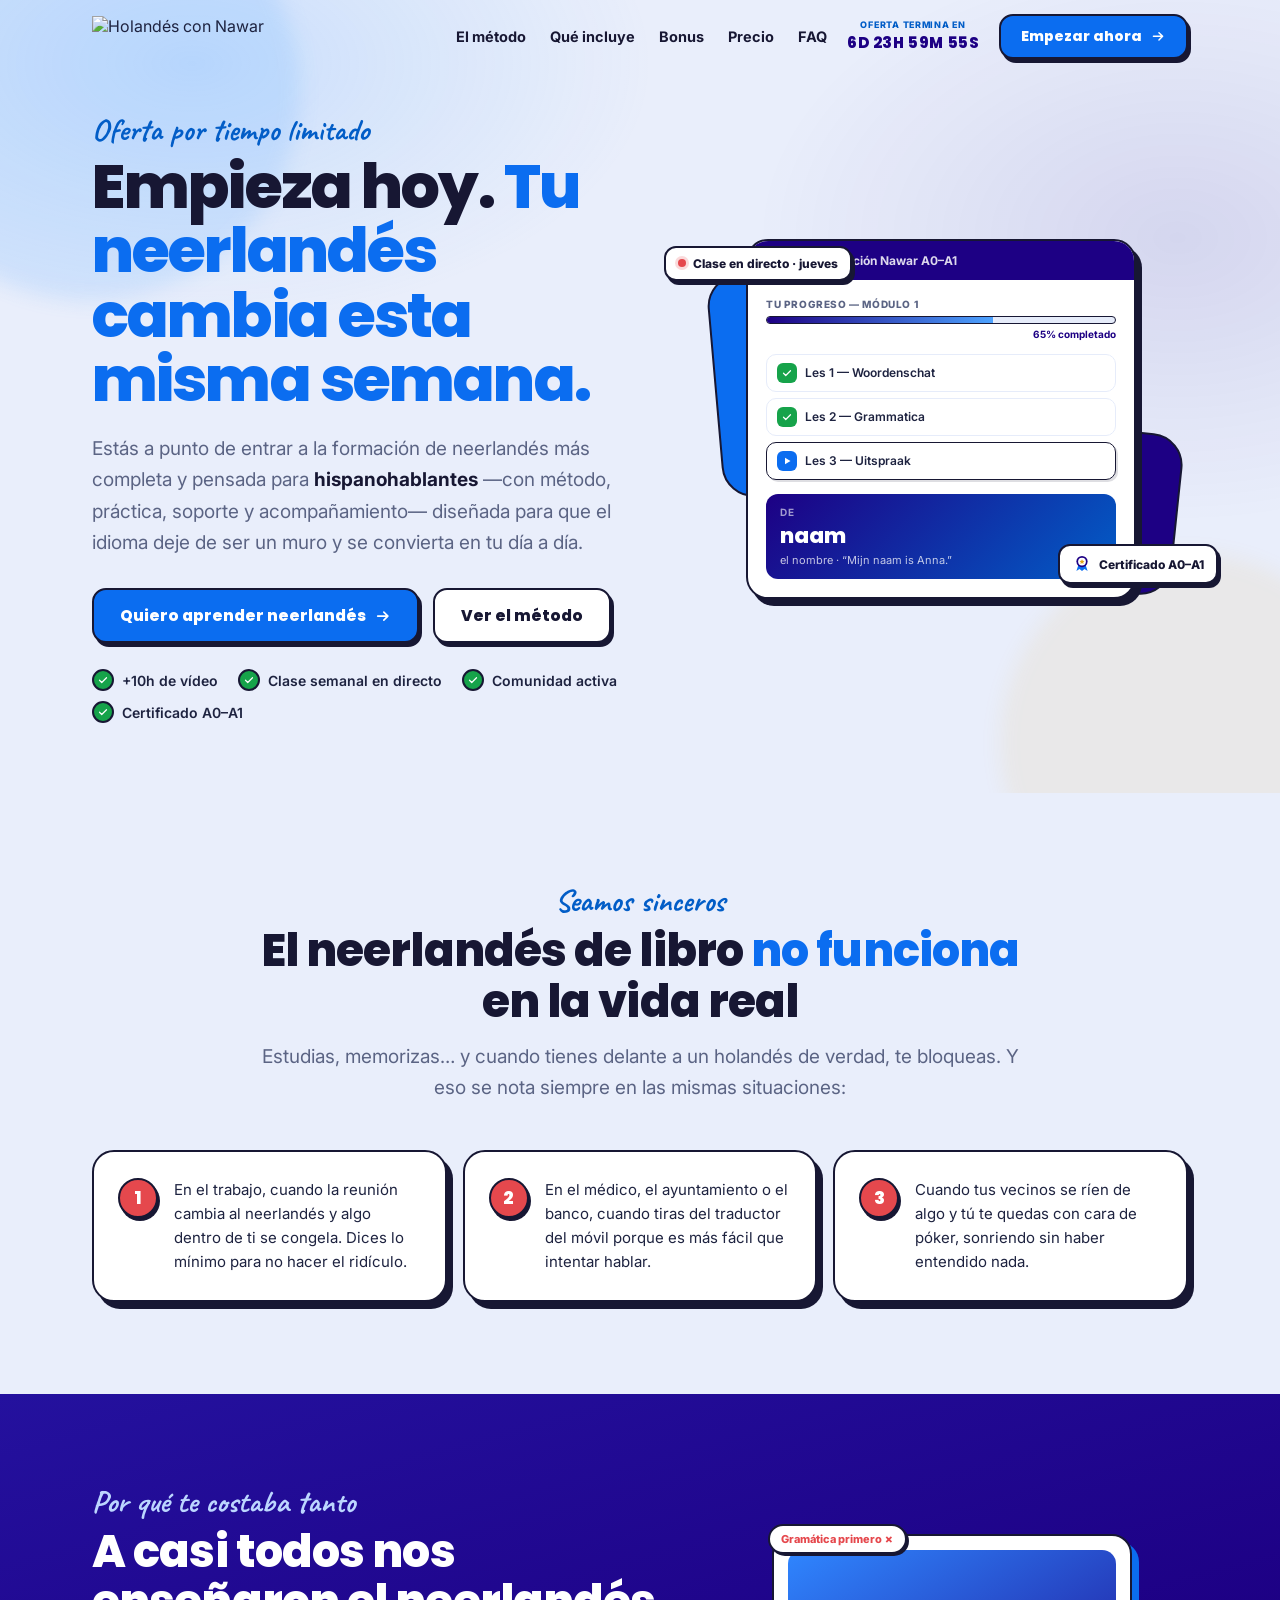
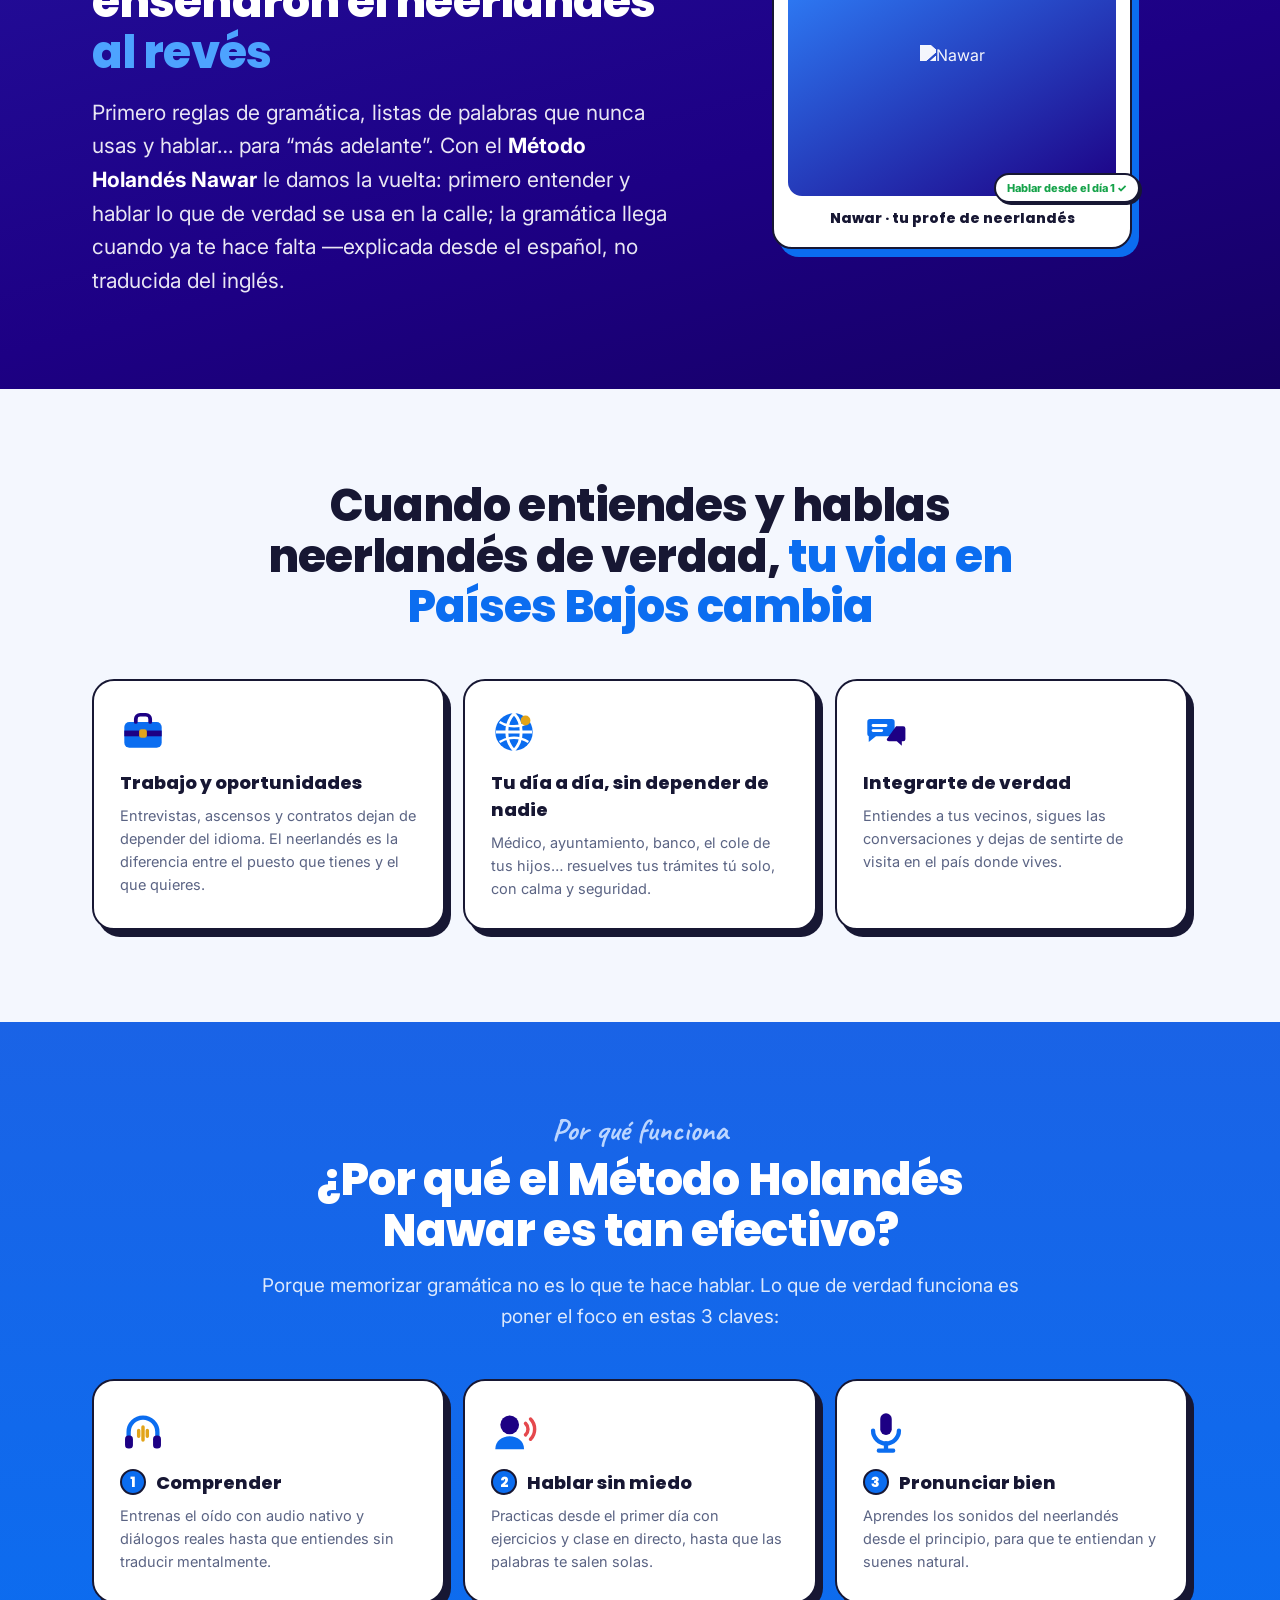
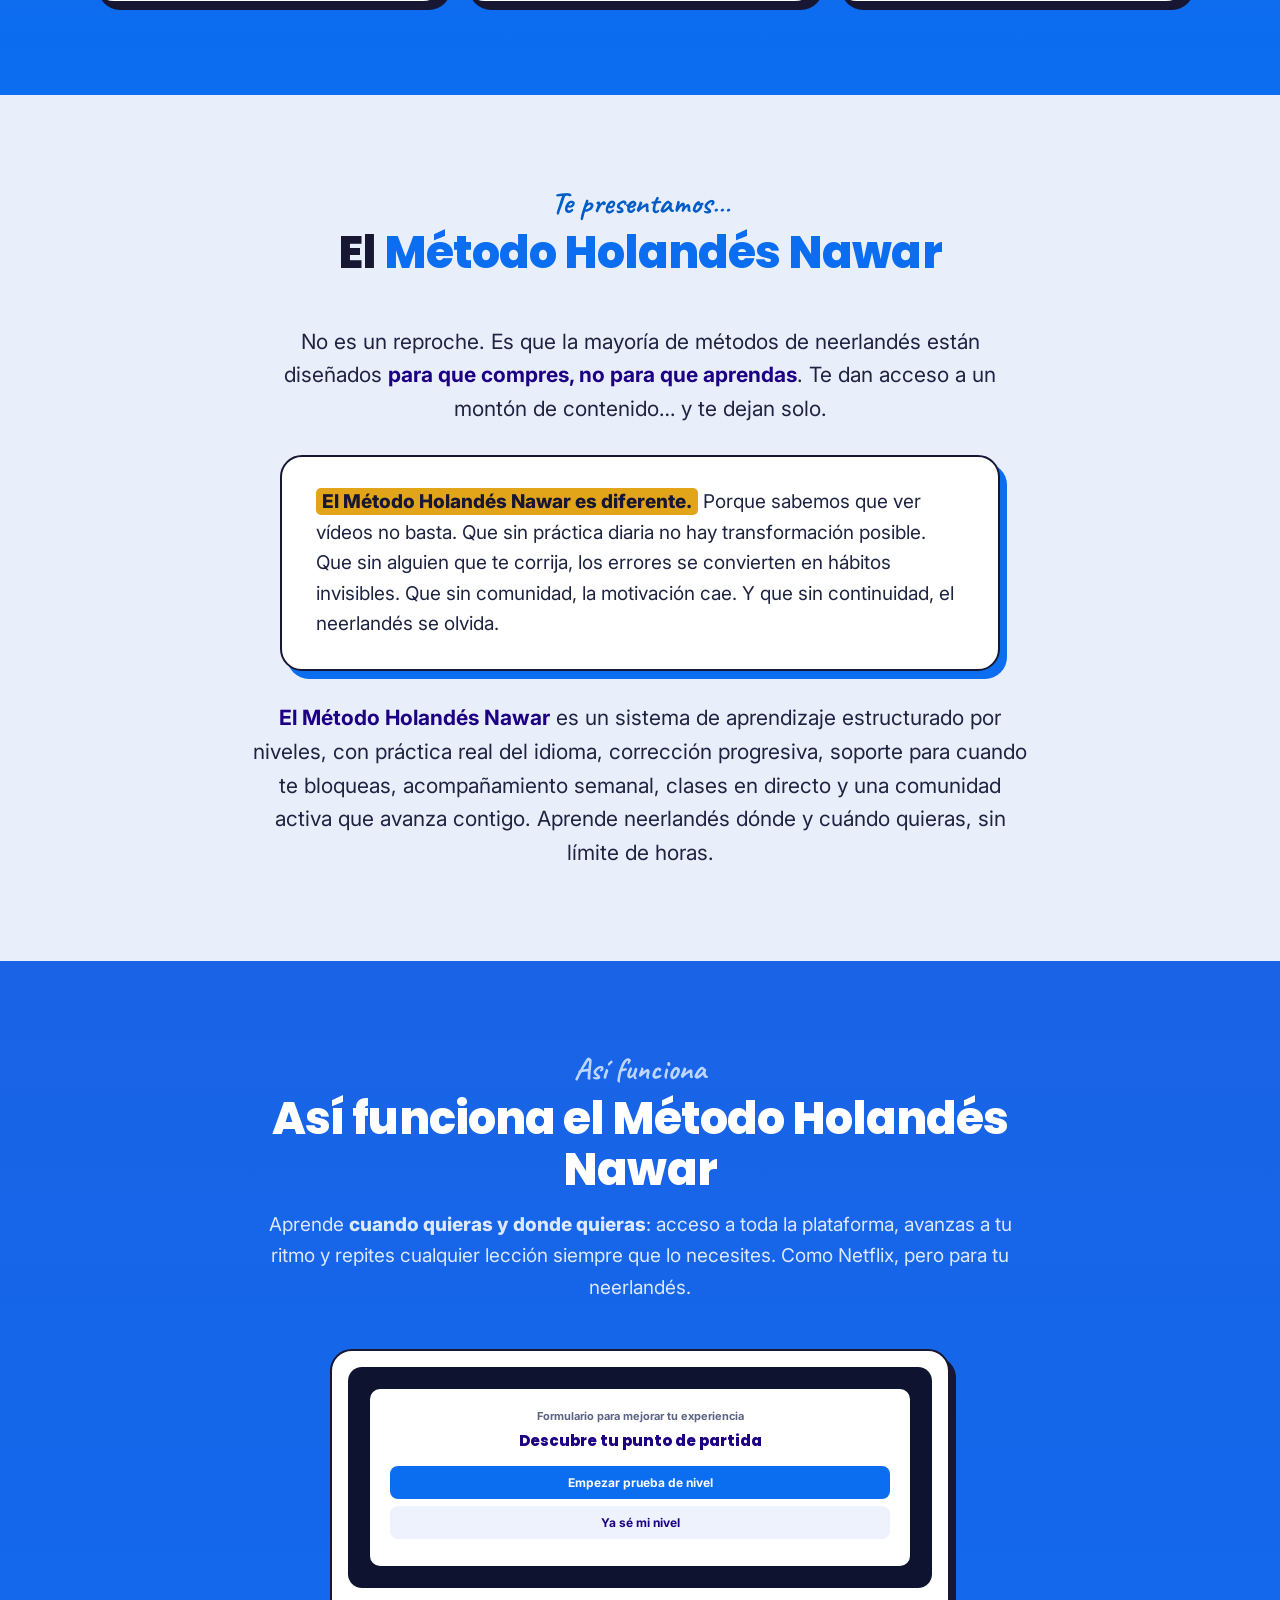
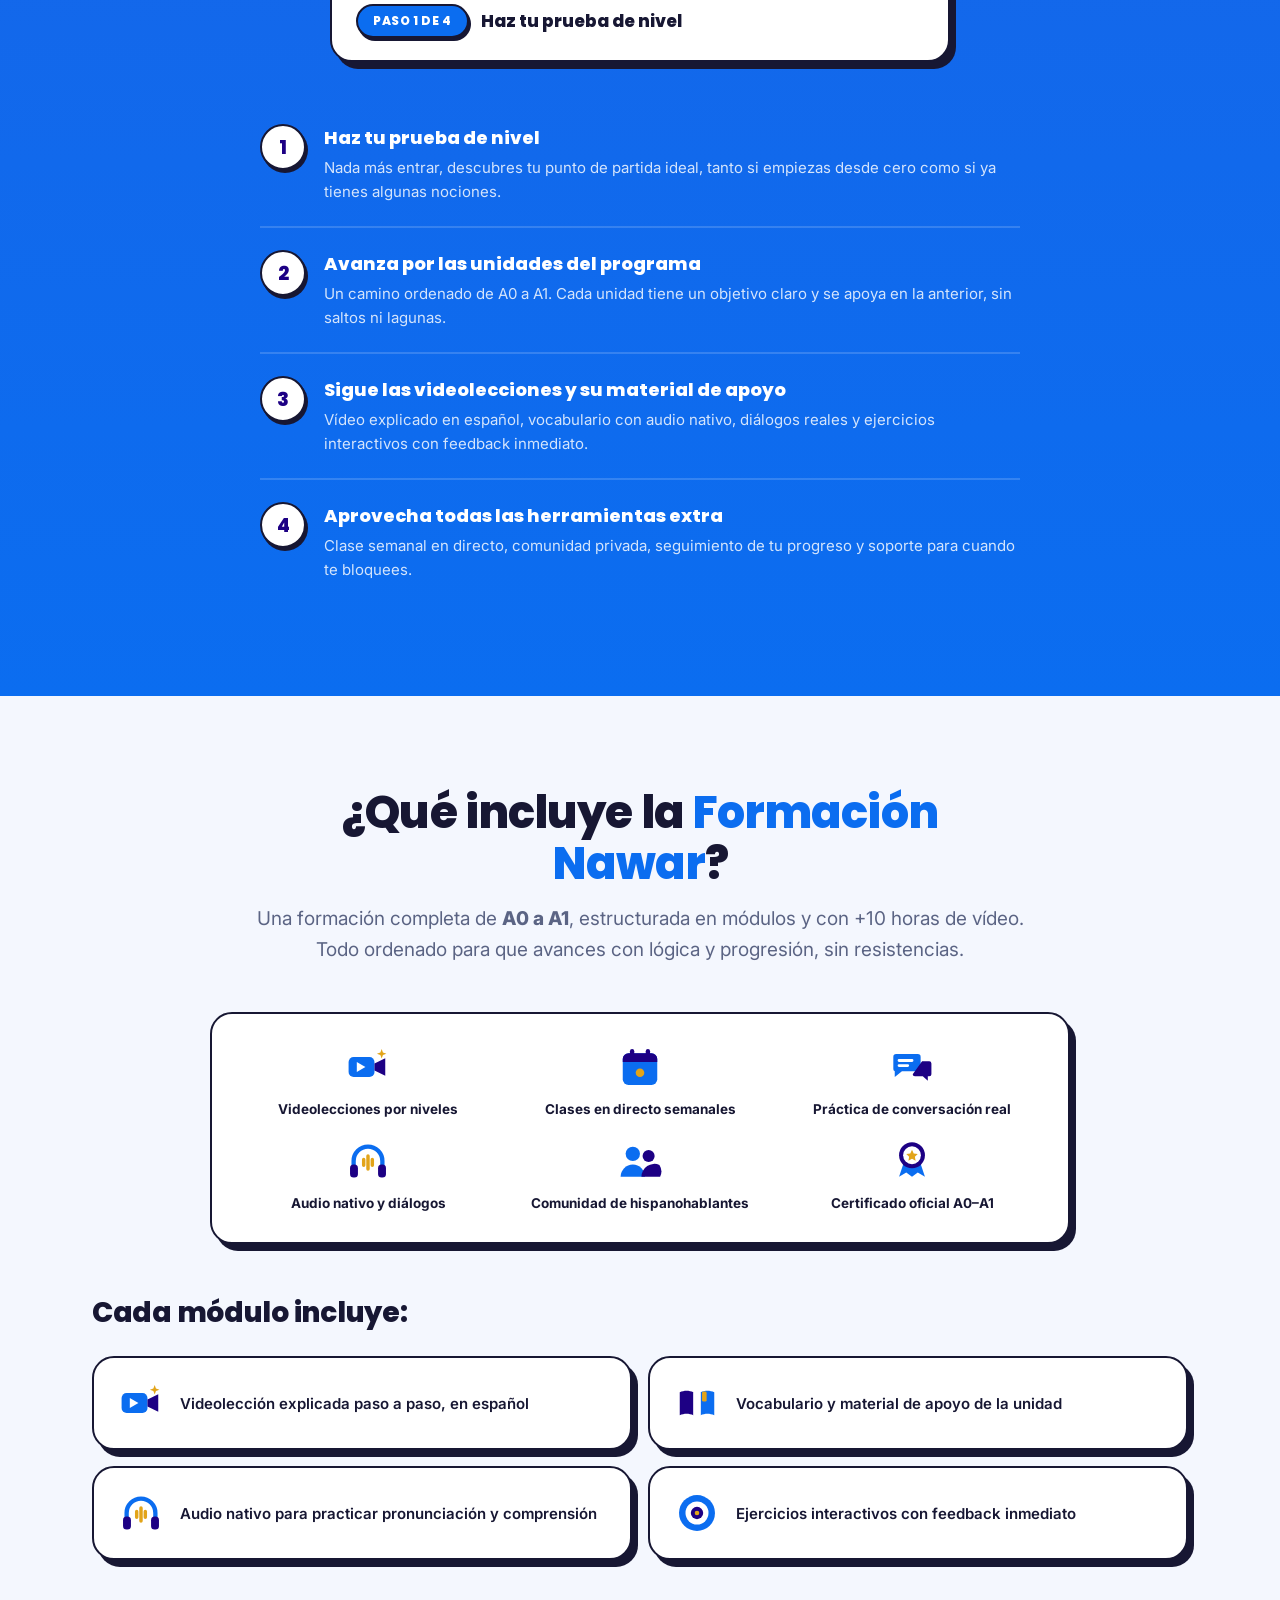
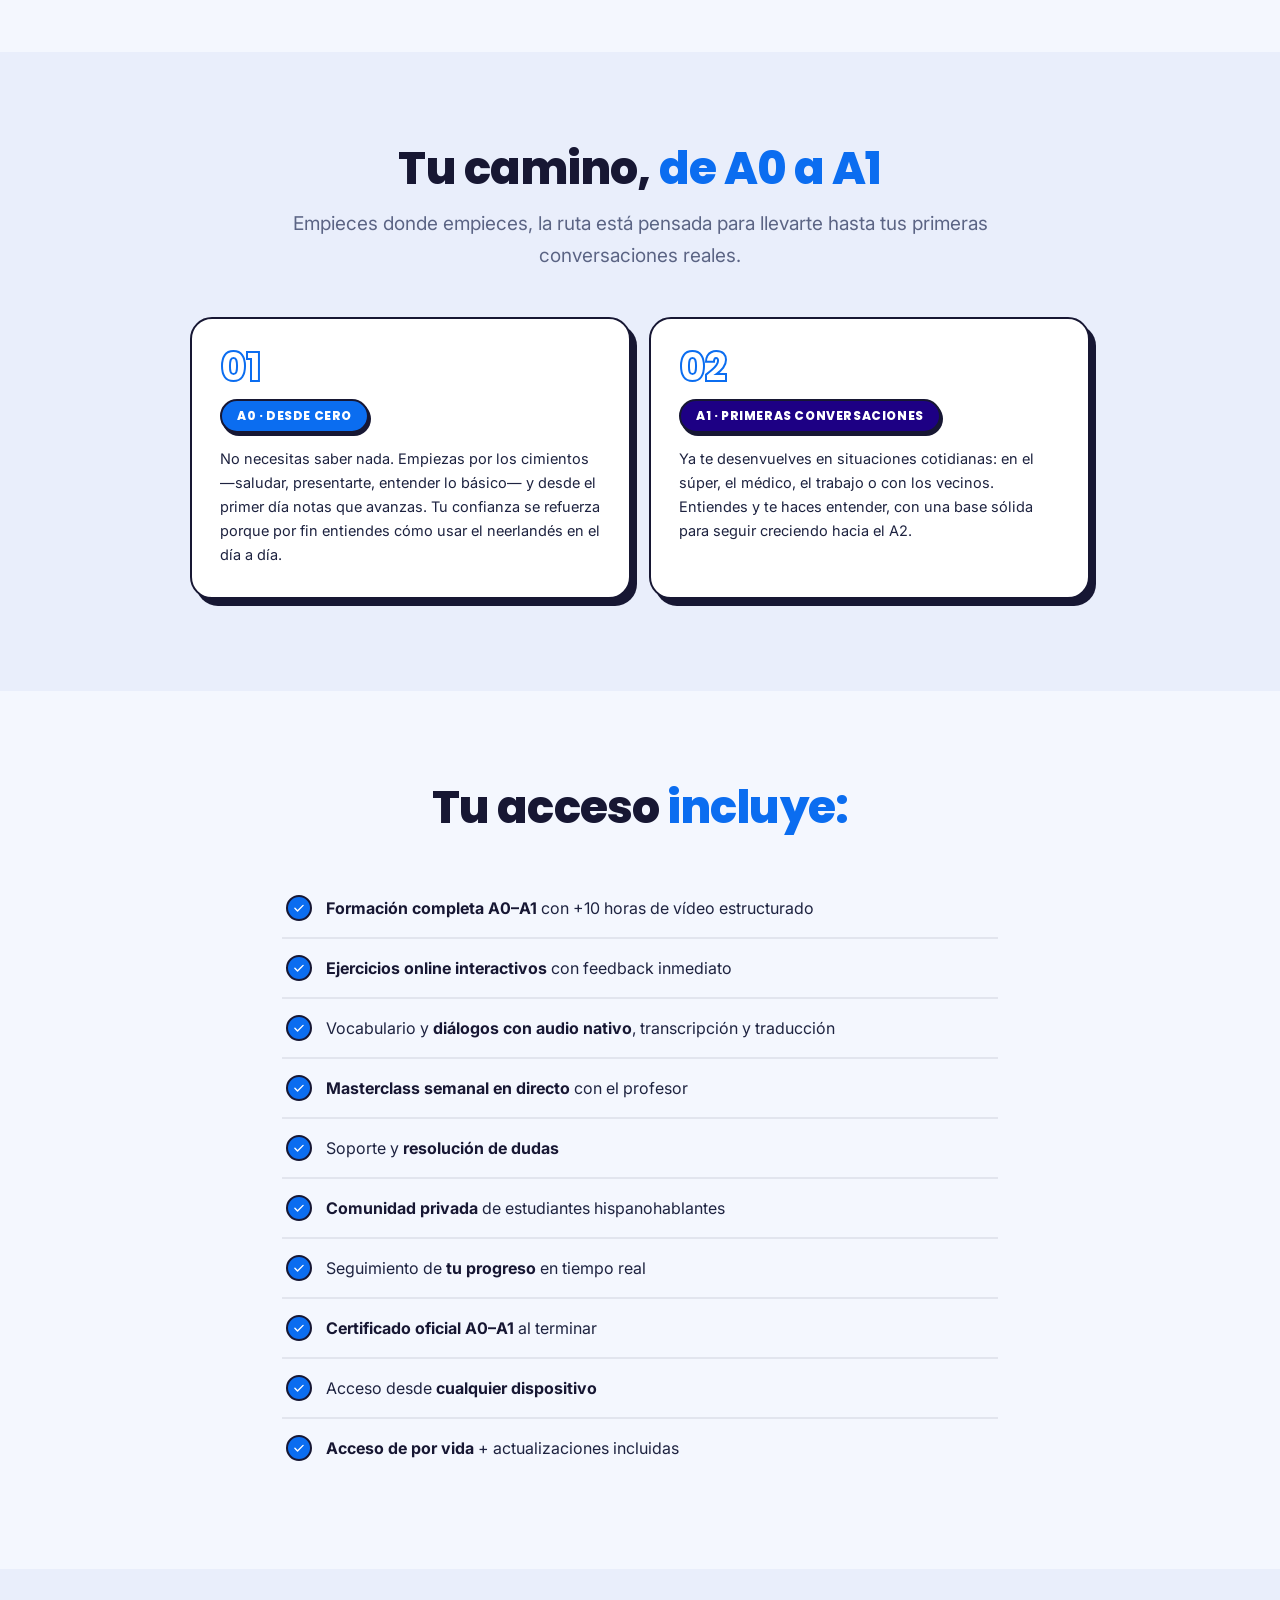
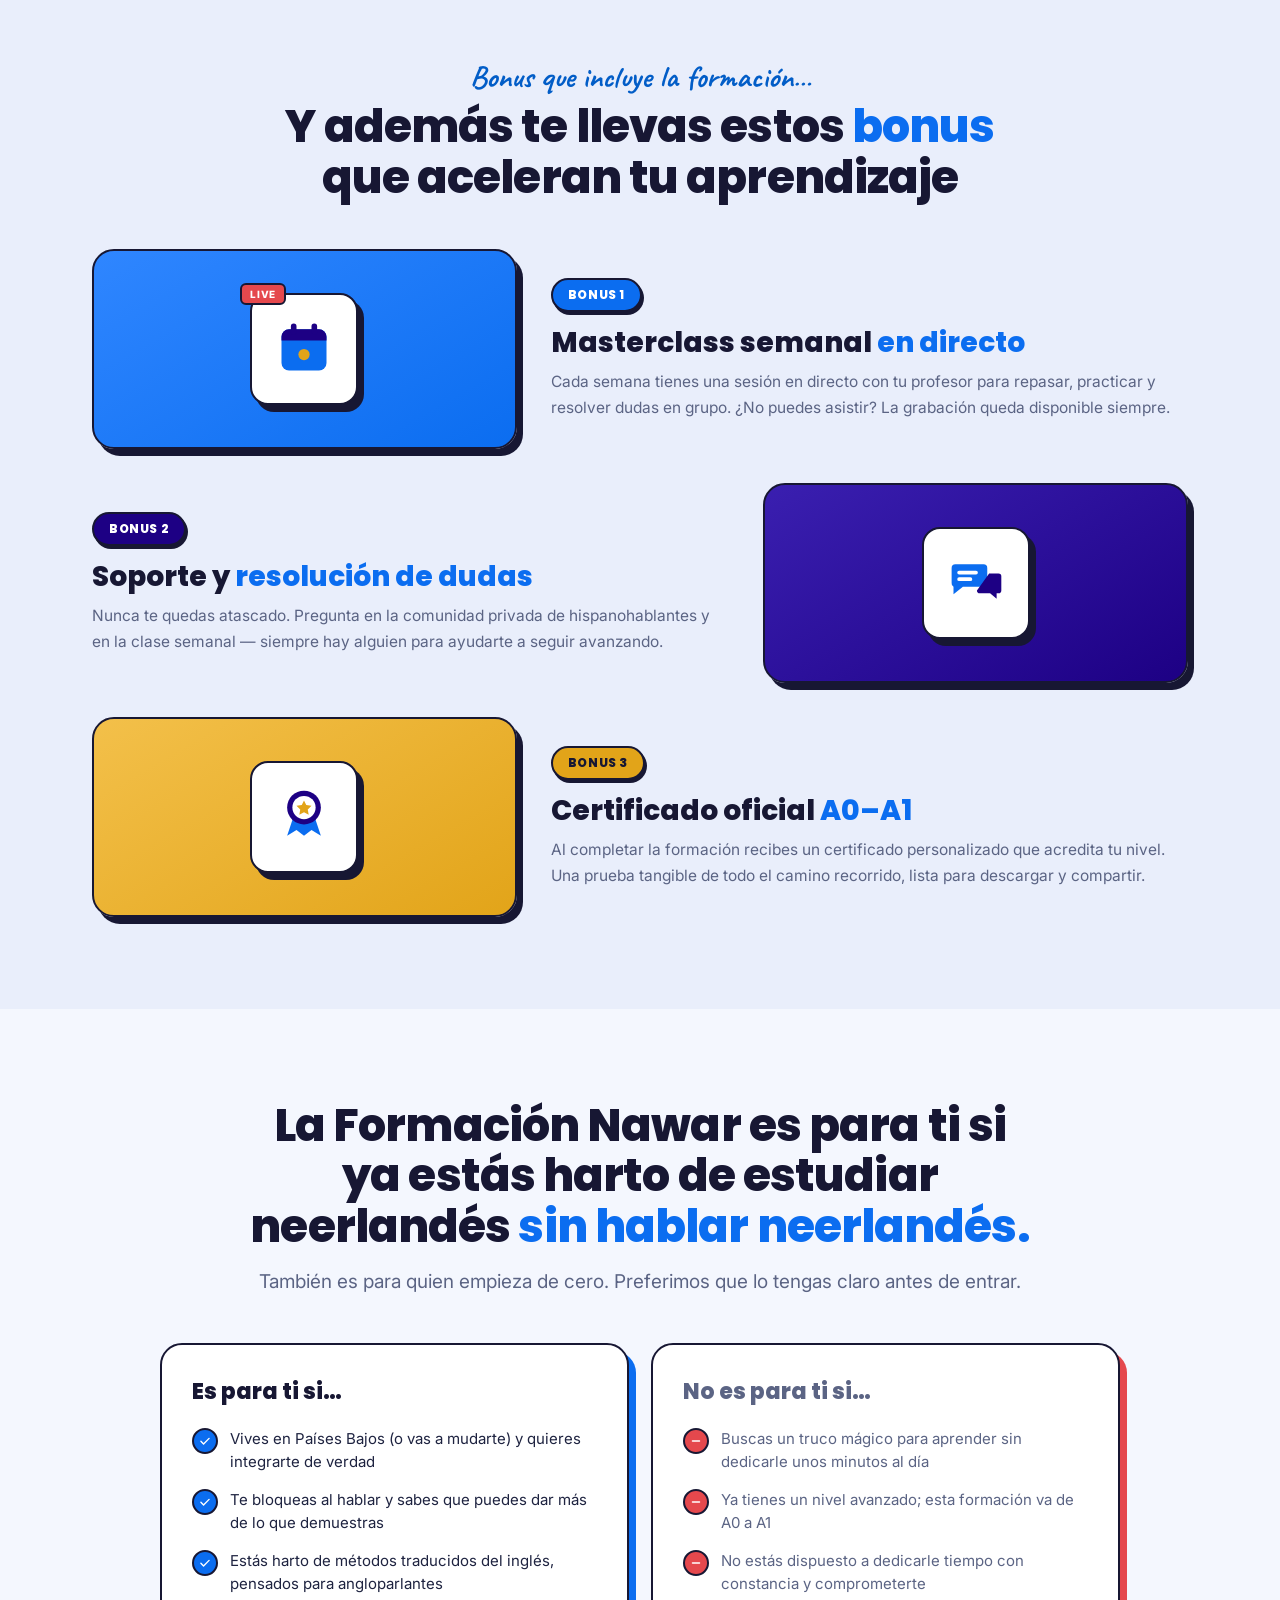
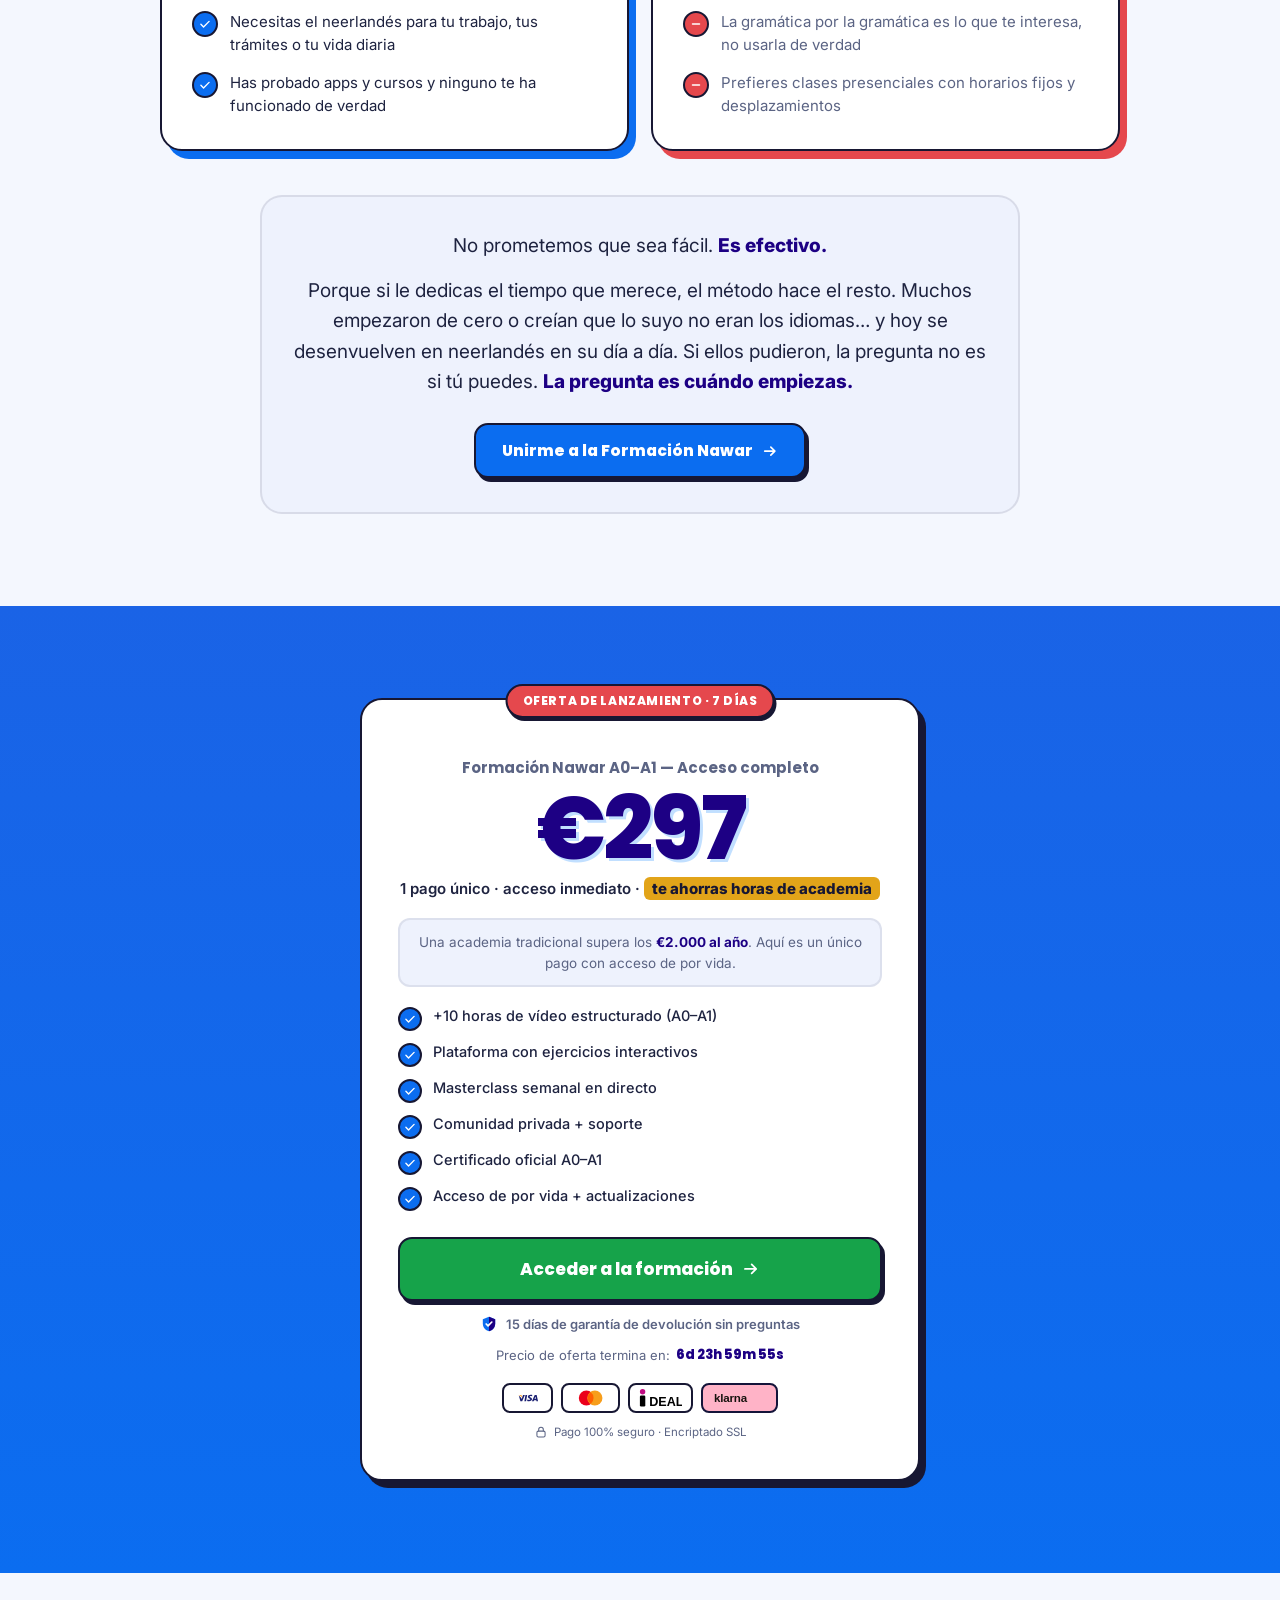
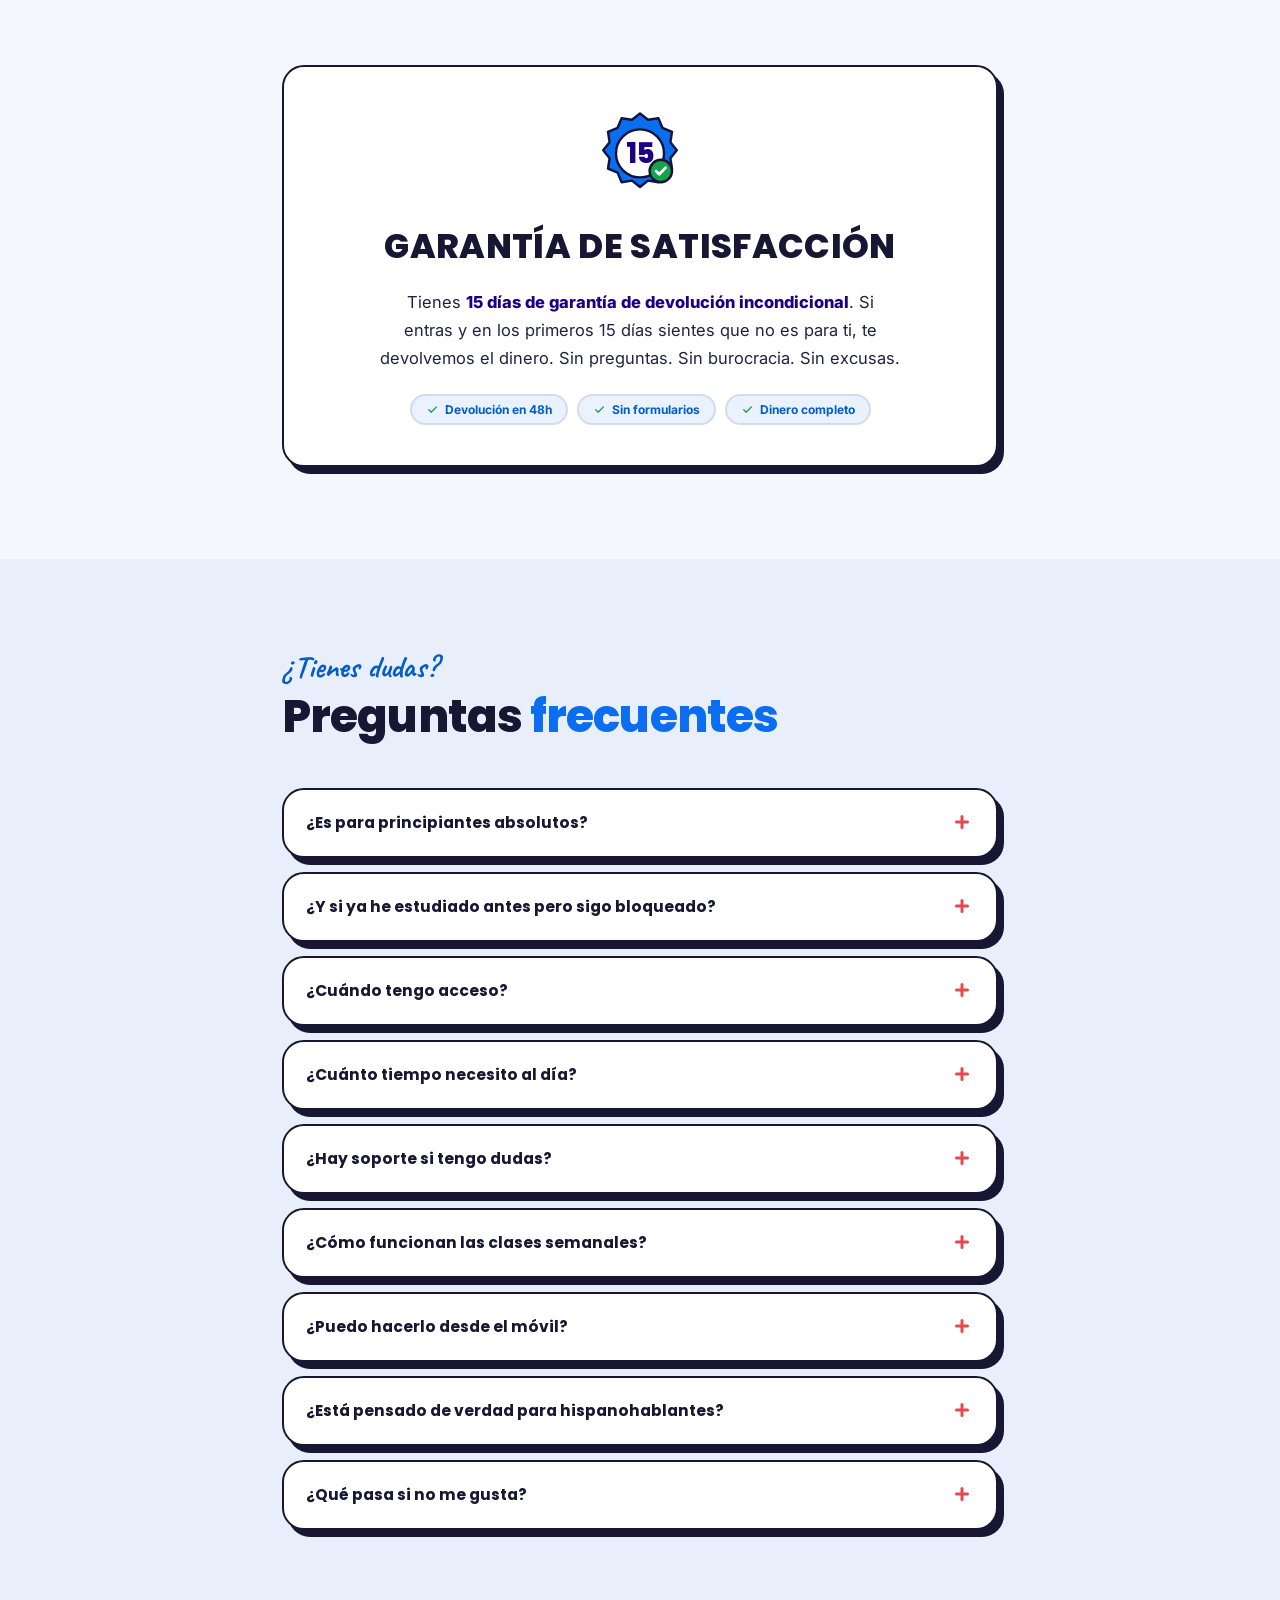
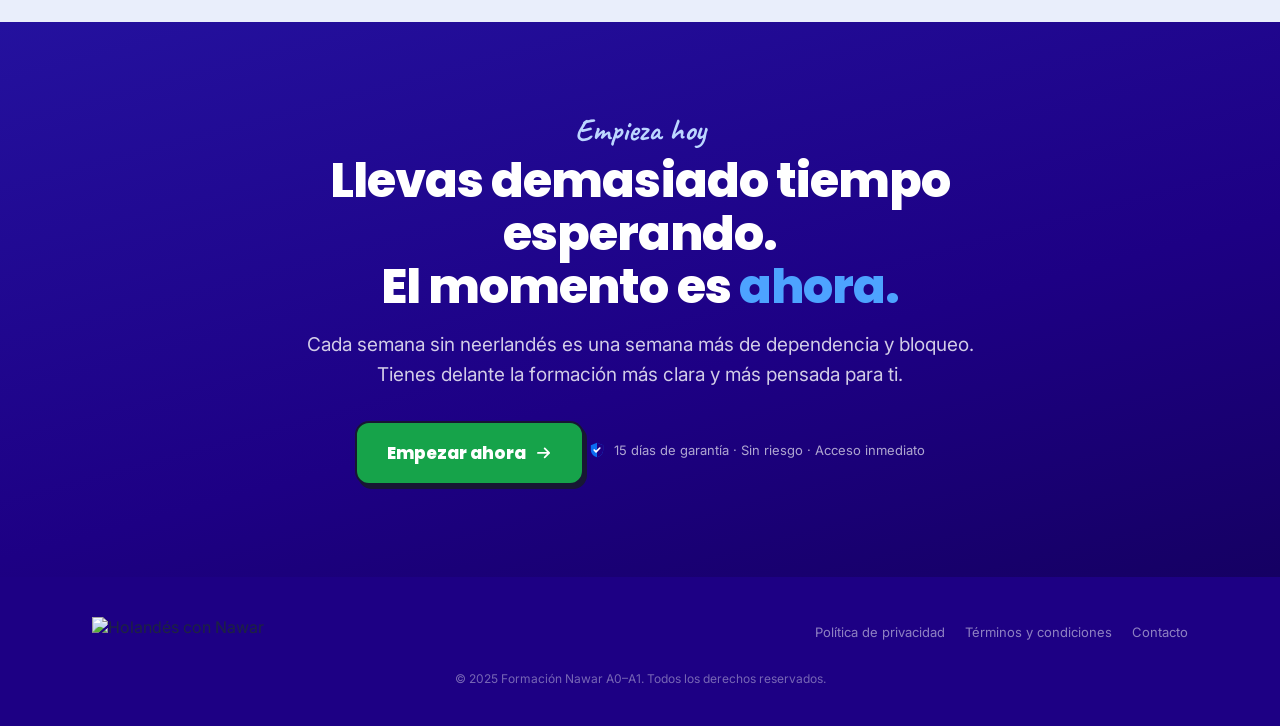
==== commit b3249c20: "Añade el arco narrativo superior (estilo YouTalk) al rediseño claro Tras ver las capturas de la mita" ====
--- a/index.html
+++ b/index.html
@@ -114,6 +114,23 @@
         <circle cx="16" cy="16" r="13" fill="#0b6df0"/>
         <circle cx="16" cy="16" r="9.5" fill="#fff"/>
         <path d="M16 9.5V16l4.5 2.6" stroke="#1D0084" stroke-width="2.6" stroke-linecap="round" fill="none"/>
+      </symbol>
+      <symbol id="d-briefcase" viewBox="0 0 32 32">
+        <rect x="3" y="9" width="26" height="18" rx="3.5" fill="#0b6df0"/>
+        <path d="M11 9V7a3 3 0 0 1 3-3h4a3 3 0 0 1 3 3v2" fill="none" stroke="#1D0084" stroke-width="2.6" stroke-linecap="round"/>
+        <rect x="3" y="15" width="26" height="4" fill="#1D0084"/>
+        <rect x="13.3" y="14" width="5.4" height="6" rx="1.6" fill="#e2a419"/>
+      </symbol>
+      <symbol id="d-globe" viewBox="0 0 32 32">
+        <circle cx="16" cy="16" r="13" fill="#0b6df0"/>
+        <path d="M3.4 16h25.2M16 3.2c3.3 3.4 5 8 5 12.8s-1.7 9.4-5 12.8c-3.3-3.4-5-8-5-12.8s1.7-9.4 5-12.8z" fill="none" stroke="#fff" stroke-width="2"/>
+        <path d="M6 9c3 2 7 3 10 3s7-1 10-3M6 23c3-2 7-3 10-3s7 1 10 3" fill="none" stroke="#fff" stroke-width="1.6"/>
+        <circle cx="24" cy="8" r="3.4" fill="#e2a419"/>
+      </symbol>
+      <symbol id="d-speak" viewBox="0 0 32 32">
+        <circle cx="13" cy="11" r="6.5" fill="#1D0084"/>
+        <path d="M3 28c0-5.5 4.5-9 10-9s10 3.5 10 9z" fill="#0b6df0"/>
+        <path d="M24 10a5.5 5.5 0 0 1 0 8M27.5 7a10 10 0 0 1 0 14" fill="none" stroke="#e5484d" stroke-width="2.4" stroke-linecap="round"/>
       </symbol>
       <!-- monoline utility icons -->
       <symbol id="i-check" viewBox="0 0 24 24"><path d="M5 12.5l4.5 4.5L19 7.5" fill="none" stroke="currentColor" stroke-width="2.4" stroke-linecap="round" stroke-linejoin="round"/></symbol>
@@ -277,11 +294,95 @@
   </header>
 
   <!-- ══════════════════════════════════════════════════════════
-       STORY — no es un reproche + "es diferente"
-  ══════════════════════════════════════════════════════════ -->
-  <section class="band band-brand" id="historia">
-    <div class="container">
-      <p class="lead-white" data-anim>
+       REALIDAD — situaciones con las que te identificas
+  ══════════════════════════════════════════════════════════ -->
+  <section class="band band-soft" id="realidad">
+    <div class="container">
+      <div class="band-head" data-anim>
+        <p class="script-eyebrow">Seamos sinceros</p>
+        <h2 class="band-title dark">El neerlandés de libro <span class="hl-blue">no funciona</span> en la vida real</h2>
+        <p class="band-sub dark">Estudias, memorizas… y cuando tienes delante a un holandés de verdad, te bloqueas. Y eso se nota siempre en las mismas situaciones:</p>
+      </div>
+      <div class="relatable">
+        <div class="sticker rc-card" data-anim><span class="rc-num">1</span><p>En el trabajo, cuando la reunión cambia al neerlandés y algo dentro de ti se congela. Dices lo mínimo para no hacer el ridículo.</p></div>
+        <div class="sticker rc-card" data-anim><span class="rc-num">2</span><p>En el médico, el ayuntamiento o el banco, cuando tiras del traductor del móvil porque es más fácil que intentar hablar.</p></div>
+        <div class="sticker rc-card" data-anim><span class="rc-num">3</span><p>Cuando tus vecinos se ríen de algo y tú te quedas con cara de póker, sonriendo sin haber entendido nada.</p></div>
+      </div>
+    </div>
+  </section>
+
+  <!-- ══════════════════════════════════════════════════════════
+       HISTORIA — "al revés"
+  ══════════════════════════════════════════════════════════ -->
+  <section class="band band-brand">
+    <div class="container reves">
+      <div class="reves-copy" data-anim>
+        <p class="script-eyebrow light">Por qué te costaba tanto</p>
+        <h2 class="band-title">A casi todos nos enseñaron el neerlandés <span class="hl-lt">al revés</span></h2>
+        <p class="lead-white reves-lead">
+          Primero reglas de gramática, listas de palabras que nunca usas y hablar… para “más
+          adelante”. Con el <strong>Método Holandés Nawar</strong> le damos la vuelta: primero
+          entender y hablar lo que de verdad se usa en la calle; la gramática llega cuando ya te
+          hace falta —explicada desde el español, no traducida del inglés.
+        </p>
+      </div>
+      <div class="reves-photo" data-anim>
+        <div class="photo-frame">
+          <span class="pf-chip bad">Gramática primero ✗</span>
+          <span class="pf-chip good">Hablar desde el día 1 ✓</span>
+          <div class="pf-inner">
+            <img src="https://d1yei2z3i6k35z.cloudfront.net/9533860/671a9c9265e23_Logo_Nawar_2.png" alt="Nawar" class="pf-logo">
+          </div>
+          <div class="pf-caption">Nawar · tu profe de neerlandés</div>
+        </div>
+      </div>
+    </div>
+  </section>
+
+  <!-- ══════════════════════════════════════════════════════════
+       TRANSFORMACIÓN — lo que consigues
+  ══════════════════════════════════════════════════════════ -->
+  <section class="band band-light">
+    <div class="container">
+      <div class="band-head" data-anim>
+        <h2 class="band-title dark">Cuando entiendes y hablas neerlandés de verdad, <span class="hl-blue">tu vida en Países Bajos cambia</span></h2>
+      </div>
+      <div class="tcards">
+        <div class="sticker tcard" data-anim><span class="dico-lg"><svg class="dico" aria-hidden="true"><use href="#d-briefcase"/></svg></span><h3>Trabajo y oportunidades</h3><p>Entrevistas, ascensos y contratos dejan de depender del idioma. El neerlandés es la diferencia entre el puesto que tienes y el que quieres.</p></div>
+        <div class="sticker tcard" data-anim><span class="dico-lg"><svg class="dico" aria-hidden="true"><use href="#d-globe"/></svg></span><h3>Tu día a día, sin depender de nadie</h3><p>Médico, ayuntamiento, banco, el cole de tus hijos… resuelves tus trámites tú solo, con calma y seguridad.</p></div>
+        <div class="sticker tcard" data-anim><span class="dico-lg"><svg class="dico" aria-hidden="true"><use href="#d-chat"/></svg></span><h3>Integrarte de verdad</h3><p>Entiendes a tus vecinos, sigues las conversaciones y dejas de sentirte de visita en el país donde vives.</p></div>
+      </div>
+    </div>
+  </section>
+
+  <!-- ══════════════════════════════════════════════════════════
+       3 CLAVES — por qué funciona
+  ══════════════════════════════════════════════════════════ -->
+  <section class="band band-blue">
+    <div class="container">
+      <div class="band-head" data-anim>
+        <p class="script-eyebrow light">Por qué funciona</p>
+        <h2 class="band-title">¿Por qué el Método Holandés Nawar es tan efectivo?</h2>
+        <p class="band-sub">Porque memorizar gramática no es lo que te hace hablar. Lo que de verdad funciona es poner el foco en estas 3 claves:</p>
+      </div>
+      <div class="claves">
+        <div class="sticker clave" data-anim><span class="dico-lg"><svg class="dico" aria-hidden="true"><use href="#d-audio"/></svg></span><h3><span class="clave-n">1</span> Comprender</h3><p>Entrenas el oído con audio nativo y diálogos reales hasta que entiendes sin traducir mentalmente.</p></div>
+        <div class="sticker clave" data-anim><span class="dico-lg"><svg class="dico" aria-hidden="true"><use href="#d-speak"/></svg></span><h3><span class="clave-n">2</span> Hablar sin miedo</h3><p>Practicas desde el primer día con ejercicios y clase en directo, hasta que las palabras te salen solas.</p></div>
+        <div class="sticker clave" data-anim><span class="dico-lg"><svg class="dico" aria-hidden="true"><use href="#d-mic"/></svg></span><h3><span class="clave-n">3</span> Pronunciar bien</h3><p>Aprendes los sonidos del neerlandés desde el principio, para que te entiendan y suenes natural.</p></div>
+      </div>
+    </div>
+  </section>
+
+  <!-- ══════════════════════════════════════════════════════════
+       TE PRESENTAMOS EL MÉTODO — "es diferente"
+  ══════════════════════════════════════════════════════════ -->
+  <section class="band band-soft" id="historia">
+    <div class="container">
+      <div class="band-head" data-anim>
+        <p class="script-eyebrow">Te presentamos…</p>
+        <h2 class="band-title dark">El <span class="hl-blue">Método Holandés Nawar</span></h2>
+      </div>
+      <p class="lead-dark" data-anim>
         No es un reproche. Es que la mayoría de métodos de neerlandés están diseñados
         <strong>para que compres, no para que aprendas</strong>. Te dan acceso a un montón de
         contenido… y te dejan solo.
@@ -296,7 +397,7 @@
         </p>
       </div>
 
-      <p class="lead-white" data-anim>
+      <p class="lead-dark" data-anim>
         <strong>El Método Holandés Nawar</strong> es un sistema de aprendizaje estructurado por
         niveles, con práctica real del idioma, corrección progresiva, soporte para cuando te
         bloqueas, acompañamiento semanal, clases en directo y una comunidad activa que avanza
--- a/styles.css
+++ b/styles.css
@@ -267,6 +267,54 @@
   background: var(--gold); color: var(--ink); font-weight: 800;
   padding: 2px 6px; border-radius: 5px; box-decoration-break: clone; -webkit-box-decoration-break: clone;
 }
+.lead-dark { max-width: 780px; margin: 0 auto; text-align: center; font-size: clamp(17px, 2.1vw, 21px); line-height: 1.6; color: var(--text); }
+.lead-dark strong { color: var(--brand); font-weight: 700; }
+
+/* ── Realidad (situaciones) ──────────────────────────────────── */
+.relatable { display: grid; grid-template-columns: repeat(3, 1fr); gap: 16px; }
+@media (max-width: 800px) { .relatable { grid-template-columns: 1fr; max-width: 560px; margin: 0 auto; } }
+.rc-card { padding: 26px 24px; display: flex; gap: 16px; align-items: flex-start; }
+.rc-num {
+  flex-shrink: 0; width: 40px; height: 40px; border-radius: 50%; background: var(--red); color: #fff;
+  border: 2.5px solid var(--ink); box-shadow: 2px 3px 0 var(--ink);
+  display: flex; align-items: center; justify-content: center; font-family: var(--font-head); font-weight: 800; font-size: 18px;
+}
+.rc-card p { font-size: 15px; line-height: 1.6; color: var(--text); }
+
+/* ── Historia "al revés" ─────────────────────────────────────── */
+.reves { display: grid; grid-template-columns: 1.1fr .9fr; gap: 48px; align-items: center; }
+@media (max-width: 820px) { .reves { grid-template-columns: 1fr; gap: 34px; } }
+.reves-copy .band-title { text-align: left; }
+.reves-lead { text-align: left; margin: 18px auto 0; }
+.photo-frame {
+  position: relative; background: #fff; border: 2.5px solid var(--ink); border-radius: 20px;
+  box-shadow: 7px 8px 0 var(--blue); padding: 14px; max-width: 360px; margin: 0 auto;
+}
+.pf-inner {
+  border-radius: 14px; background: linear-gradient(150deg, #2f86ff, #1D0084);
+  aspect-ratio: 4/3; display: flex; align-items: center; justify-content: center; overflow: hidden;
+}
+.pf-logo { height: 56px; filter: brightness(0) invert(1); opacity: .95; }
+.pf-caption { text-align: center; font-family: var(--font-head); font-weight: 800; color: var(--ink); font-size: 14px; padding: 12px 0 4px; }
+.pf-chip {
+  position: absolute; z-index: 2; font-size: 11px; font-weight: 800; padding: 6px 11px;
+  border: 2px solid var(--ink); border-radius: 100px; box-shadow: 2px 2px 0 var(--ink); background: #fff; white-space: nowrap;
+}
+.pf-chip.bad  { top: -12px; left: -6px; color: var(--red); }
+.pf-chip.good { bottom: 44px; right: -10px; color: var(--green); }
+
+/* ── Transformación / claves ─────────────────────────────────── */
+.tcards, .claves { display: grid; grid-template-columns: repeat(3, 1fr); gap: 18px; }
+@media (max-width: 820px) { .tcards, .claves { grid-template-columns: 1fr; max-width: 560px; margin: 0 auto; } }
+.tcard, .clave { padding: 28px 26px; }
+.tcard .dico-lg, .clave .dico-lg { margin-bottom: 14px; }
+.tcard h3, .clave h3 { font-family: var(--font-head); font-weight: 800; font-size: 18px; color: var(--ink); margin-bottom: 8px; }
+.tcard p, .clave p { font-size: 14.5px; line-height: 1.6; color: var(--muted); }
+.clave h3 { display: flex; align-items: center; gap: 10px; }
+.clave-n {
+  width: 26px; height: 26px; border-radius: 50%; background: var(--blue); color: #fff;
+  border: 2px solid var(--ink); display: inline-flex; align-items: center; justify-content: center; font-size: 14px; flex-shrink: 0;
+}
 
 /* ══════════════════════════════════════════════════════════════
    ASÍ FUNCIONA (band-blue)
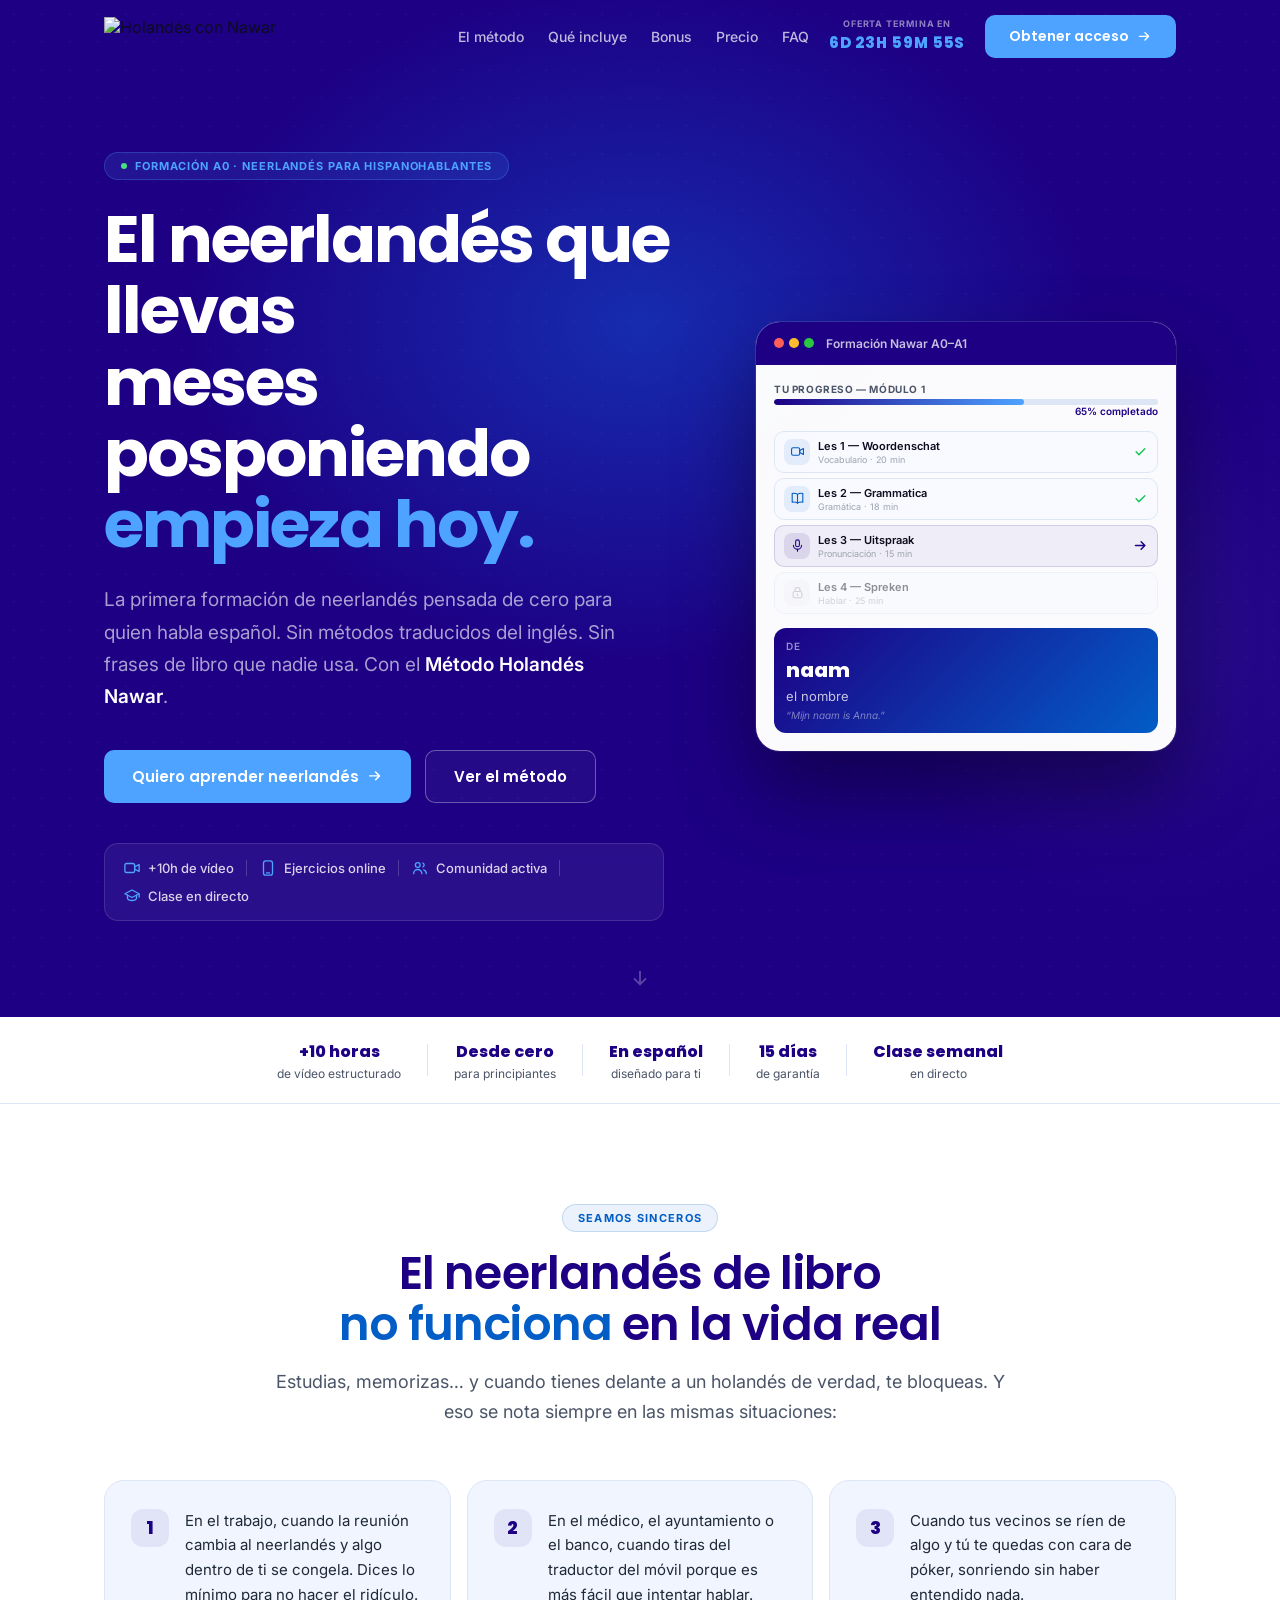
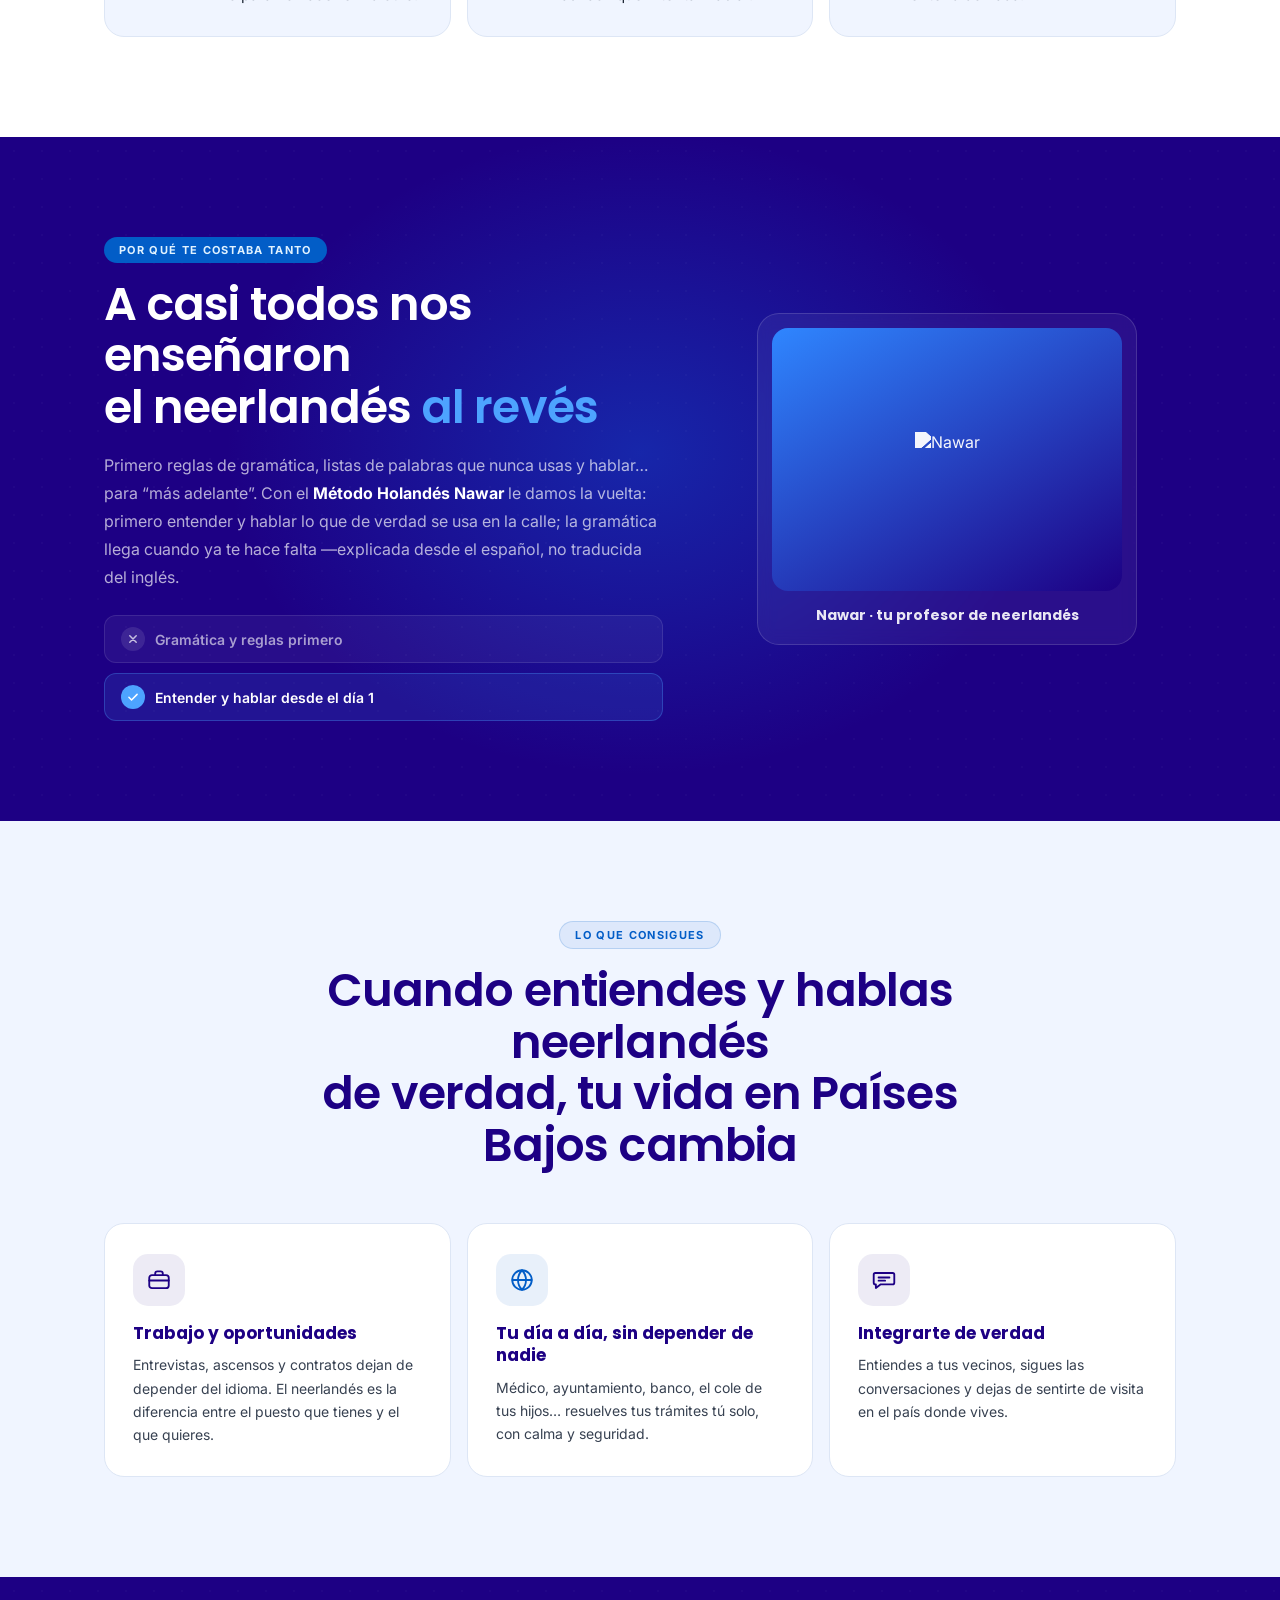
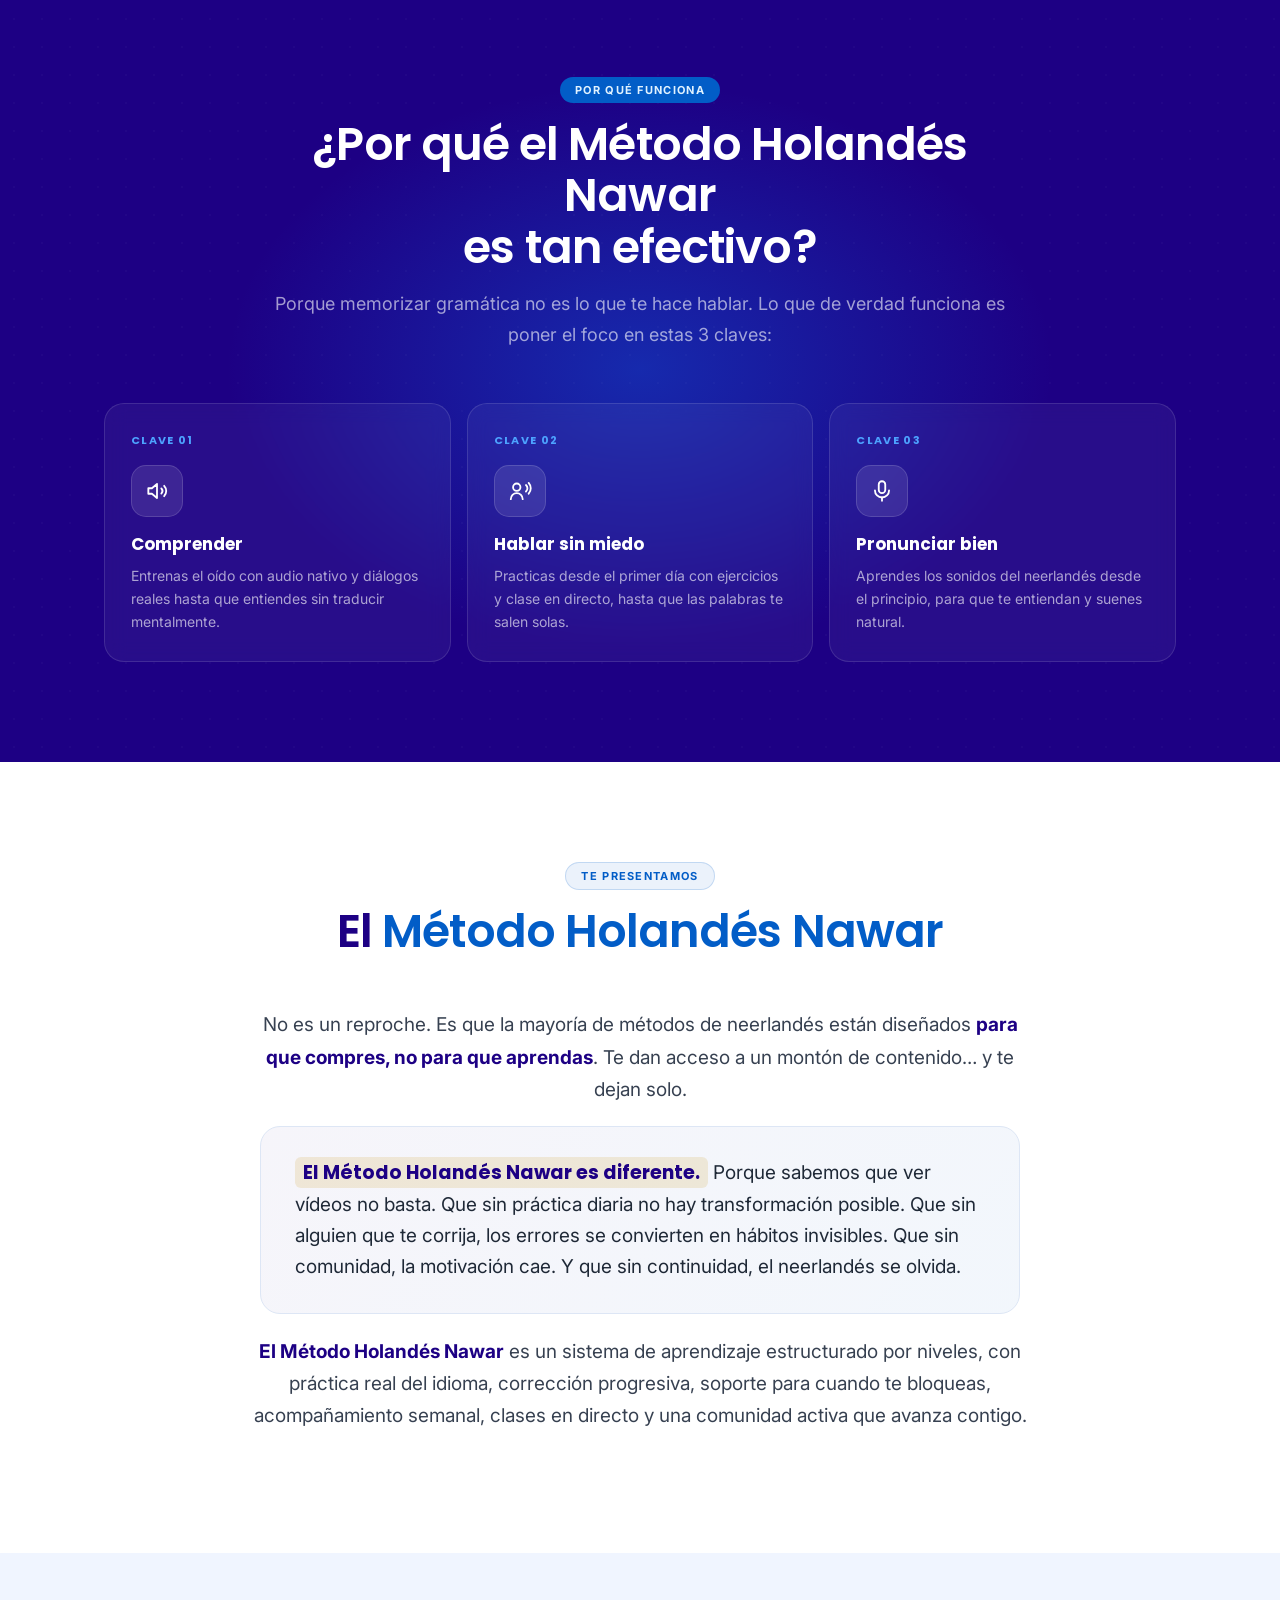
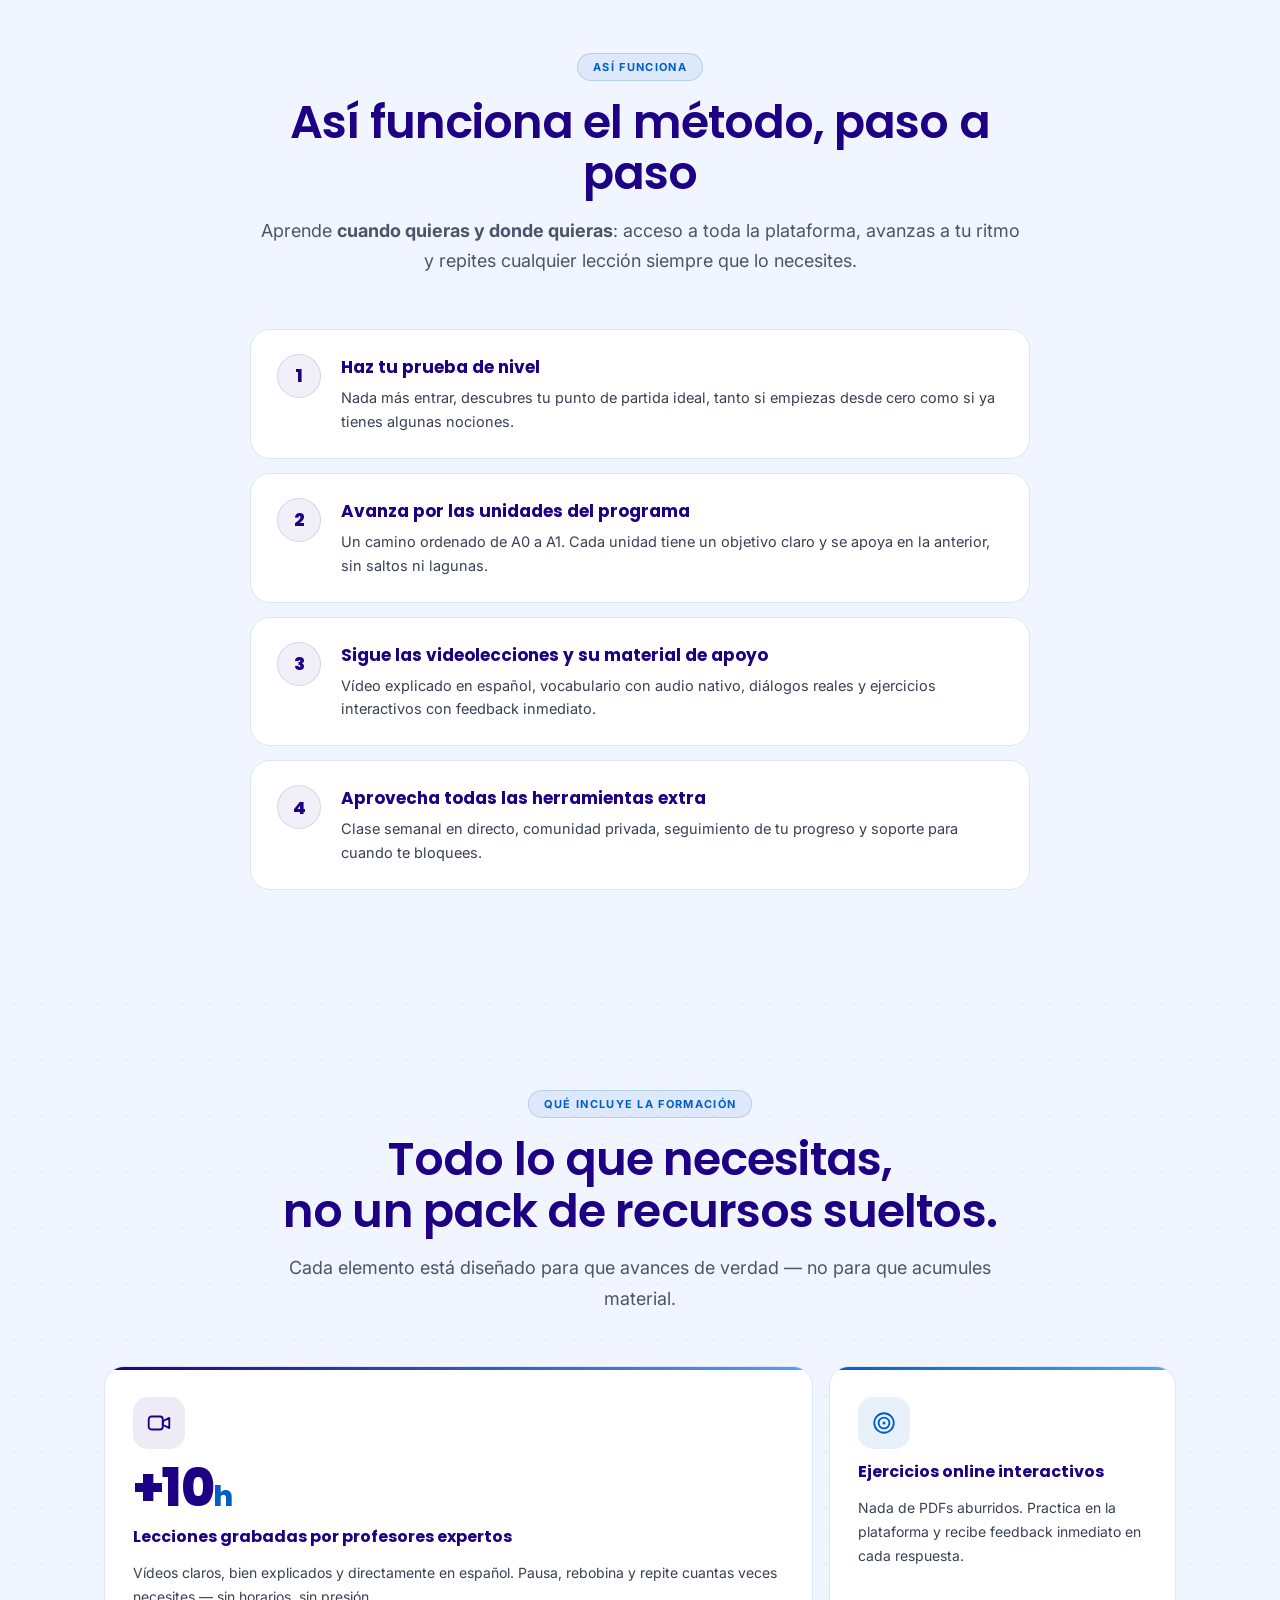
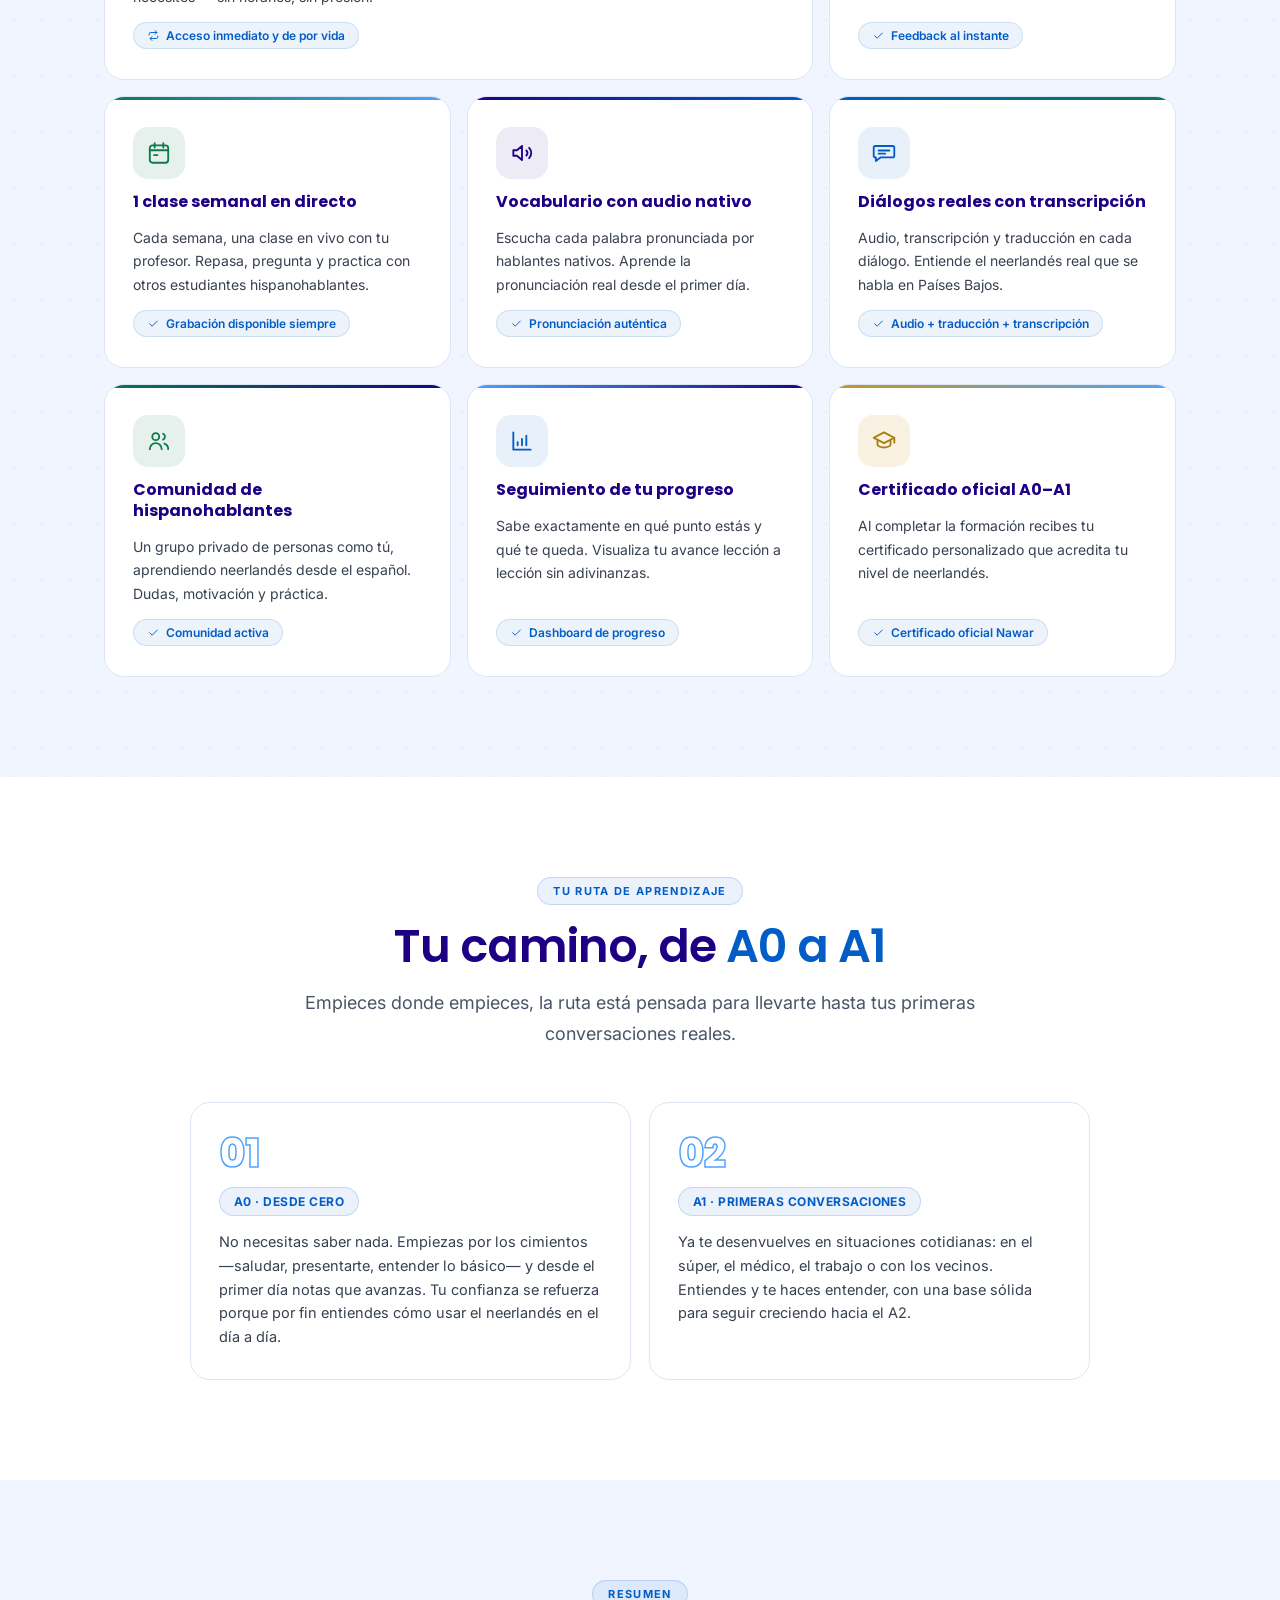
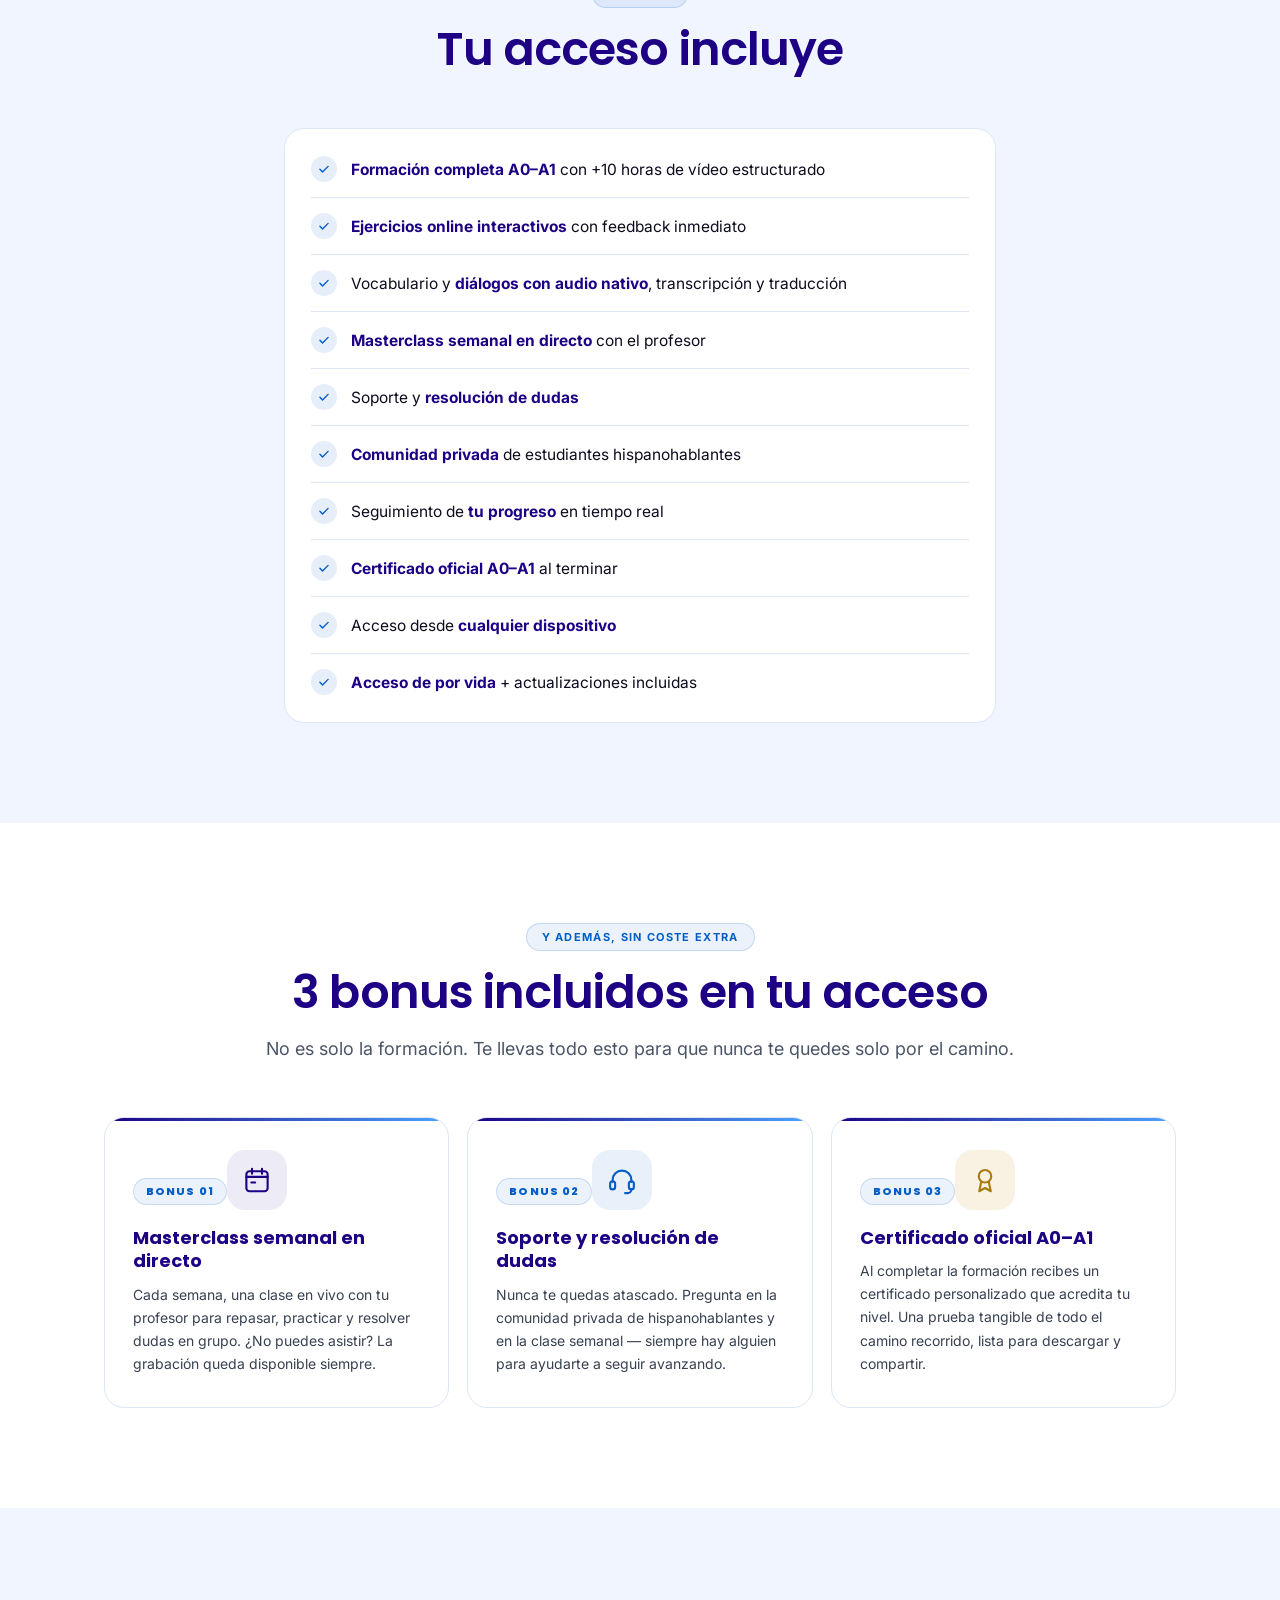
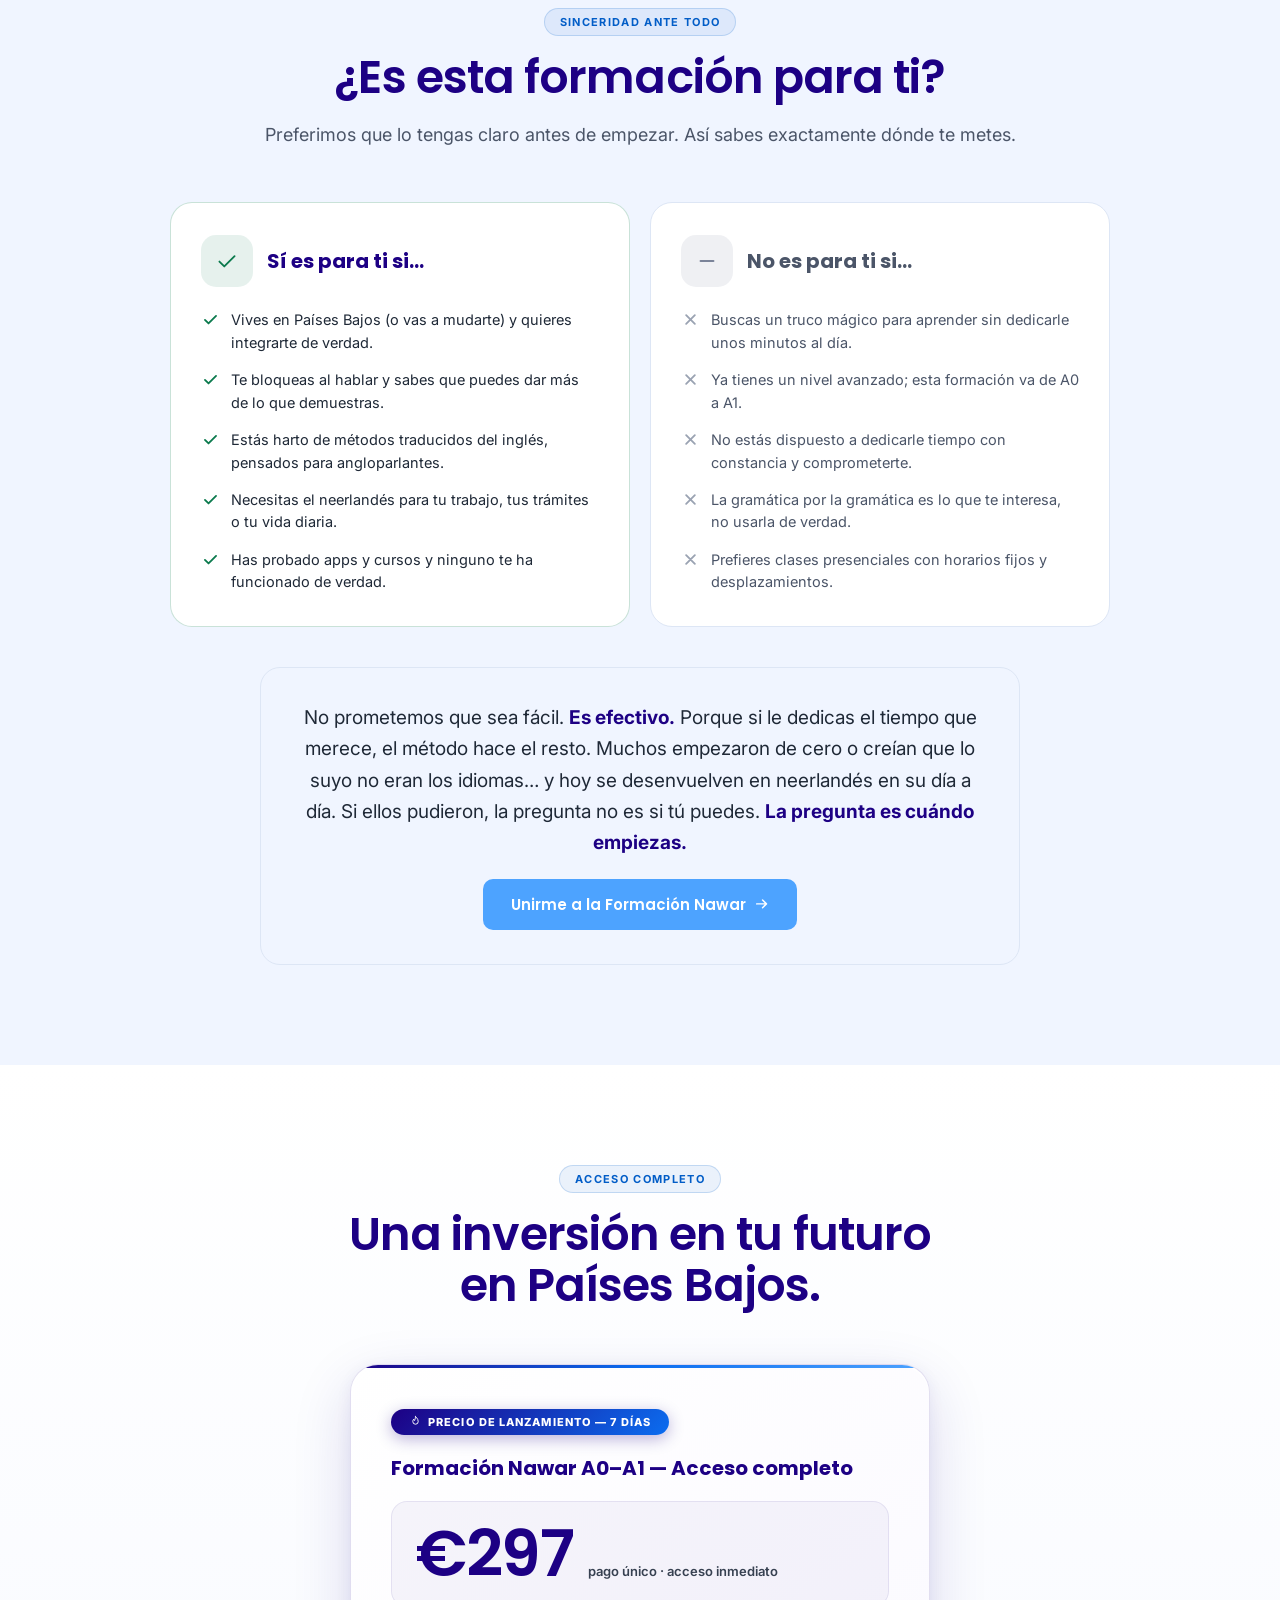
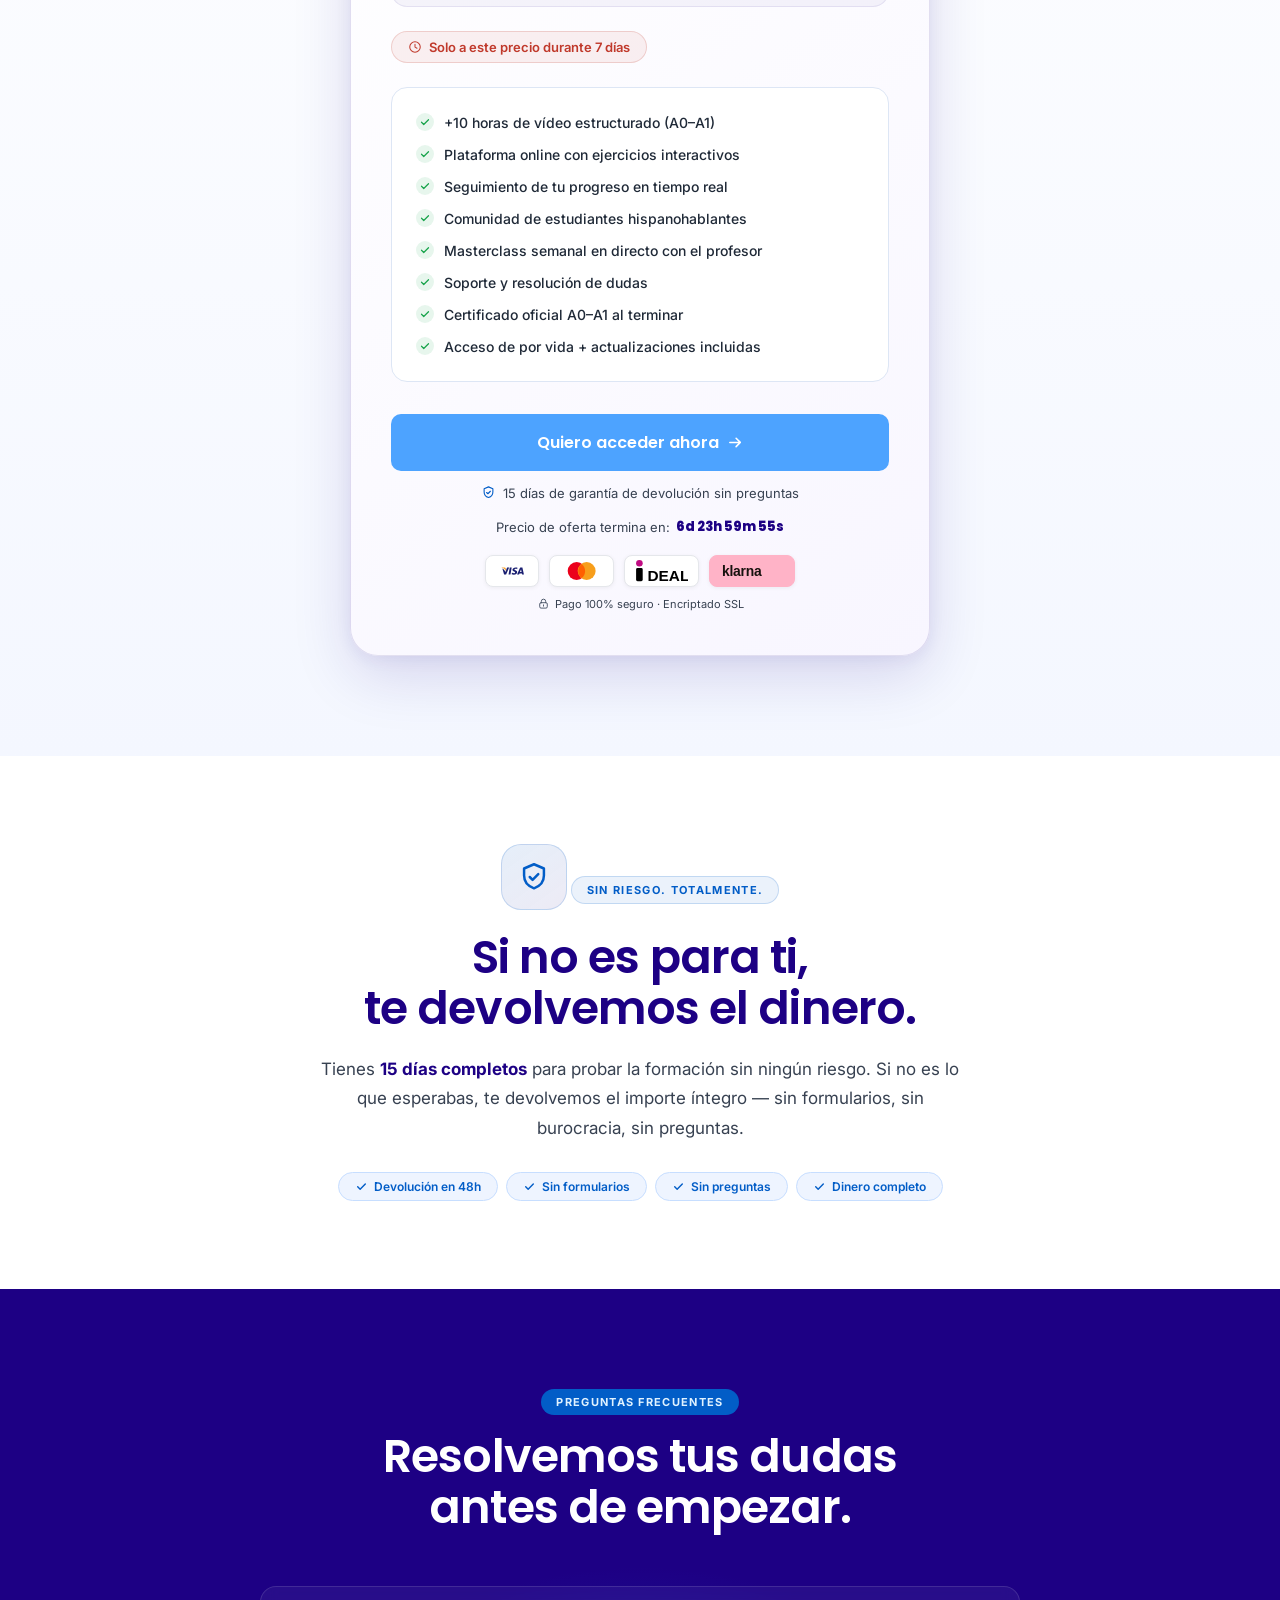
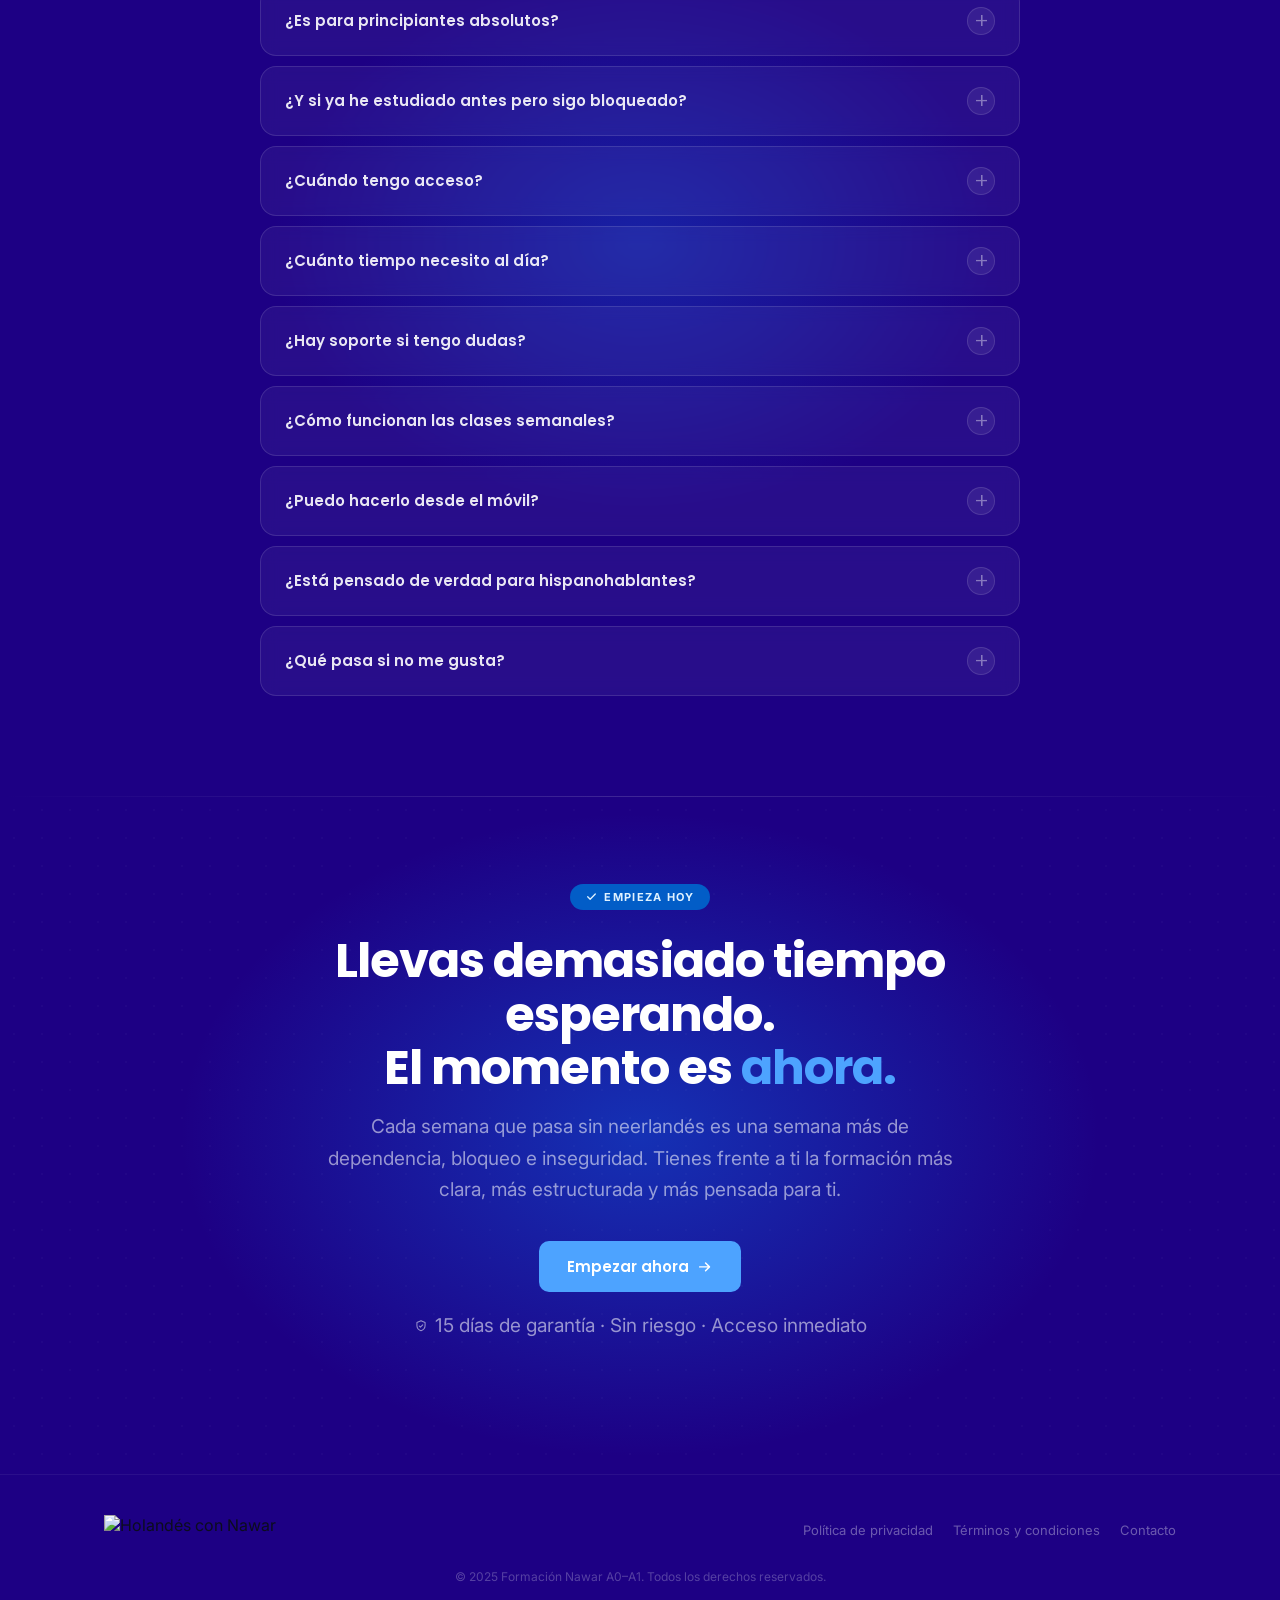
==== commit bb358f17: "Re-skin al diseño profesional de marca, manteniendo la estructura El estilo claro tipo "pegatina" ro" ====
--- a/index.html
+++ b/index.html
@@ -10,135 +10,46 @@
   <title>Formación Nawar A0–A1 — El Método Holandés Nawar</title>
   <link rel="preconnect" href="https://fonts.googleapis.com" />
   <link rel="preconnect" href="https://fonts.gstatic.com" crossorigin />
-  <link href="https://fonts.googleapis.com/css2?family=Poppins:wght@400;500;600;700;800;900&family=Inter:wght@400;500;600;700&family=Caveat:wght@600;700&display=swap" rel="stylesheet" />
+  <link href="https://fonts.googleapis.com/css2?family=Poppins:wght@400;500;600;700;800;900&family=Inter:wght@400;500;600&display=swap" rel="stylesheet" />
   <link rel="stylesheet" href="styles.css" />
 </head>
 <body>
 
   <!-- ══════════════════════════════════════════════════════════
-       ICON SPRITE — iconos duotono de marca (sin emojis del sistema)
+       ICON SPRITE — iconos monolínea de marca (currentColor)
   ══════════════════════════════════════════════════════════ -->
   <svg width="0" height="0" style="position:absolute" aria-hidden="true" focusable="false">
     <defs>
-      <!-- duotono: azul #0b6df0 · morado #1D0084 · dorado #e2a419 -->
-      <symbol id="d-video" viewBox="0 0 32 32">
-        <rect x="2.5" y="9" width="18" height="14" rx="3.5" fill="#0b6df0"/>
-        <path d="M20.5 13.6l7.5-3.7v12.2l-7.5-3.7z" fill="#1D0084"/>
-        <path d="M8.2 12.6l6 3.4-6 3.4z" fill="#fff"/>
-        <path d="M25.5 3.5l.9 2.4 2.4.9-2.4.9-.9 2.4-.9-2.4-2.4-.9 2.4-.9z" fill="#e2a419"/>
-      </symbol>
-      <symbol id="d-book" viewBox="0 0 32 32">
-        <path d="M4 8.5c3-1.4 6.5-1.4 9.5 0v16c-3-1.4-6.5-1.4-9.5 0z" fill="#1D0084"/>
-        <path d="M28 8.5c-3-1.4-6.5-1.4-9.5 0v16c3-1.4 6.5-1.4 9.5 0z" fill="#0b6df0"/>
-        <path d="M13.5 8.5h5v16h-5z" fill="#fff"/>
-        <rect x="19.5" y="8" width="3.2" height="7" rx="1" fill="#e2a419"/>
-      </symbol>
-      <symbol id="d-audio" viewBox="0 0 32 32">
-        <path d="M6 20v-4a10 10 0 0 1 20 0v4" fill="none" stroke="#0b6df0" stroke-width="3" stroke-linecap="round"/>
-        <rect x="3.5" y="18.5" width="5.5" height="9" rx="2.5" fill="#1D0084"/>
-        <rect x="23" y="18.5" width="5.5" height="9" rx="2.5" fill="#1D0084"/>
-        <path d="M13 15l0 4M16 12.5v9M19 15v4" stroke="#e2a419" stroke-width="2.4" stroke-linecap="round"/>
-      </symbol>
-      <symbol id="d-chat" viewBox="0 0 32 32">
-        <path d="M3 7h17a2 2 0 0 1 2 2v8a2 2 0 0 1-2 2H9l-5 4v-4a2 2 0 0 1-1-2V9a2 2 0 0 1 2-2z" fill="#0b6df0"/>
-        <path d="M23 12h5a1.5 1.5 0 0 1 1.5 1.5V21a1.5 1.5 0 0 1-1.5 1.5h-1v3l-3.5-3H18a1.5 1.5 0 0 1-1.5-1.5" fill="#1D0084"/>
-        <path d="M7 11.5h9M7 15h6" stroke="#fff" stroke-width="2" stroke-linecap="round"/>
-      </symbol>
-      <symbol id="d-target" viewBox="0 0 32 32">
-        <circle cx="16" cy="16" r="12.5" fill="#0b6df0"/>
-        <circle cx="16" cy="16" r="8" fill="#fff"/>
-        <circle cx="16" cy="16" r="4.3" fill="#1D0084"/>
-        <circle cx="16" cy="16" r="1.6" fill="#e2a419"/>
-      </symbol>
-      <symbol id="d-calendar" viewBox="0 0 32 32">
-        <rect x="4" y="6.5" width="24" height="22" rx="4" fill="#0b6df0"/>
-        <path d="M4 12.5h24V10.5a4 4 0 0 0-4-4H8a4 4 0 0 0-4 4z" fill="#1D0084"/>
-        <rect x="9" y="3.5" width="3" height="6" rx="1.5" fill="#1D0084"/>
-        <rect x="20" y="3.5" width="3" height="6" rx="1.5" fill="#1D0084"/>
-        <circle cx="16" cy="20" r="3" fill="#e2a419"/>
-      </symbol>
-      <symbol id="d-medal" viewBox="0 0 32 32">
-        <path d="M11 15L7 27l5-3 4 3 4-3 5 3-4-12z" fill="#0b6df0"/>
-        <circle cx="16" cy="12" r="9" fill="#1D0084"/>
-        <circle cx="16" cy="12" r="6.2" fill="#fff"/>
-        <path d="M16 8.2l1.2 2.5 2.8.4-2 2 .5 2.7-2.5-1.3-2.5 1.3.5-2.7-2-2 2.8-.4z" fill="#e2a419"/>
-      </symbol>
-      <symbol id="d-users" viewBox="0 0 32 32">
-        <circle cx="11" cy="11" r="5" fill="#0b6df0"/>
-        <path d="M2.5 27a8.5 8.5 0 0 1 17 0z" fill="#0b6df0"/>
-        <circle cx="22" cy="12.5" r="4.2" fill="#1D0084"/>
-        <path d="M17 27a9 9 0 0 1 12.5-8.3A8.5 8.5 0 0 1 30 27z" fill="#1D0084"/>
-      </symbol>
-      <symbol id="d-chart" viewBox="0 0 32 32">
-        <rect x="4" y="18" width="5.5" height="10" rx="2" fill="#4da3ff"/>
-        <rect x="13.2" y="12" width="5.5" height="16" rx="2" fill="#0b6df0"/>
-        <rect x="22.5" y="6" width="5.5" height="22" rx="2" fill="#1D0084"/>
-        <circle cx="25.2" cy="4" r="2.4" fill="#e2a419"/>
-      </symbol>
-      <symbol id="d-bolt" viewBox="0 0 32 32">
-        <circle cx="16" cy="16" r="13" fill="#0b6df0"/>
-        <path d="M17 6L10 17.5h5L14 26l8-11.5h-5z" fill="#fff"/>
-      </symbol>
-      <symbol id="d-shield" viewBox="0 0 32 32">
-        <path d="M16 3l11 4.5V15c0 7-4.7 11.8-11 14C9.7 26.8 5 22 5 15V7.5z" fill="#0b6df0"/>
-        <path d="M16 3l11 4.5V15c0 7-4.7 11.8-11 14z" fill="#1D0084"/>
-        <path d="M11 16l3.3 3.3L21 12.5" fill="none" stroke="#fff" stroke-width="3" stroke-linecap="round" stroke-linejoin="round"/>
-      </symbol>
-      <symbol id="d-route" viewBox="0 0 32 32">
-        <path d="M9 8h11a4 4 0 0 1 0 8H12a4 4 0 0 0 0 8h11" fill="none" stroke="#0b6df0" stroke-width="3" stroke-linecap="round"/>
-        <circle cx="8" cy="8" r="4.5" fill="#1D0084"/>
-        <circle cx="24" cy="24" r="4.5" fill="#e2a419"/>
-      </symbol>
-      <symbol id="d-translate" viewBox="0 0 32 32">
-        <rect x="3" y="3" width="17" height="17" rx="4" fill="#0b6df0"/>
-        <path d="M7 8h7M10.5 8v-2M12.5 8c0 4-2.5 6.5-6 7.8M8 11c1 1.8 3 3 5.5 3.6" stroke="#fff" stroke-width="1.8" stroke-linecap="round" fill="none"/>
-        <rect x="12" y="12" width="17" height="17" rx="4" fill="#1D0084"/>
-        <path d="M17 25l3.5-8 3.5 8M18.3 22.2h4.4" stroke="#fff" stroke-width="1.8" stroke-linecap="round" fill="none"/>
-      </symbol>
-      <symbol id="d-mic" viewBox="0 0 32 32">
-        <rect x="12" y="3" width="8" height="15" rx="4" fill="#1D0084"/>
-        <path d="M7 15a9 9 0 0 0 18 0" fill="none" stroke="#0b6df0" stroke-width="3" stroke-linecap="round"/>
-        <path d="M16 24v5M11 29h10" stroke="#0b6df0" stroke-width="3" stroke-linecap="round"/>
-      </symbol>
-      <symbol id="d-cap" viewBox="0 0 32 32">
-        <path d="M16 5L2 11l14 6 14-6z" fill="#0b6df0"/>
-        <path d="M7 14v5c0 1.7 4 3.5 9 3.5s9-1.8 9-3.5v-5l-9 4z" fill="#1D0084"/>
-        <path d="M30 11v6" stroke="#e2a419" stroke-width="2.2" stroke-linecap="round"/>
-        <circle cx="30" cy="18.5" r="2" fill="#e2a419"/>
-      </symbol>
-      <symbol id="d-sparkle" viewBox="0 0 32 32">
-        <path d="M16 3l2.4 7L26 12l-7.6 2L16 22l-2.4-8L6 12l7.6-2z" fill="#e2a419"/>
-        <path d="M25 20l1 3 3 1-3 1-1 3-1-3-3-1 3-1z" fill="#0b6df0"/>
-      </symbol>
-      <symbol id="d-clock" viewBox="0 0 32 32">
-        <circle cx="16" cy="16" r="13" fill="#0b6df0"/>
-        <circle cx="16" cy="16" r="9.5" fill="#fff"/>
-        <path d="M16 9.5V16l4.5 2.6" stroke="#1D0084" stroke-width="2.6" stroke-linecap="round" fill="none"/>
-      </symbol>
-      <symbol id="d-briefcase" viewBox="0 0 32 32">
-        <rect x="3" y="9" width="26" height="18" rx="3.5" fill="#0b6df0"/>
-        <path d="M11 9V7a3 3 0 0 1 3-3h4a3 3 0 0 1 3 3v2" fill="none" stroke="#1D0084" stroke-width="2.6" stroke-linecap="round"/>
-        <rect x="3" y="15" width="26" height="4" fill="#1D0084"/>
-        <rect x="13.3" y="14" width="5.4" height="6" rx="1.6" fill="#e2a419"/>
-      </symbol>
-      <symbol id="d-globe" viewBox="0 0 32 32">
-        <circle cx="16" cy="16" r="13" fill="#0b6df0"/>
-        <path d="M3.4 16h25.2M16 3.2c3.3 3.4 5 8 5 12.8s-1.7 9.4-5 12.8c-3.3-3.4-5-8-5-12.8s1.7-9.4 5-12.8z" fill="none" stroke="#fff" stroke-width="2"/>
-        <path d="M6 9c3 2 7 3 10 3s7-1 10-3M6 23c3-2 7-3 10-3s7 1 10 3" fill="none" stroke="#fff" stroke-width="1.6"/>
-        <circle cx="24" cy="8" r="3.4" fill="#e2a419"/>
-      </symbol>
-      <symbol id="d-speak" viewBox="0 0 32 32">
-        <circle cx="13" cy="11" r="6.5" fill="#1D0084"/>
-        <path d="M3 28c0-5.5 4.5-9 10-9s10 3.5 10 9z" fill="#0b6df0"/>
-        <path d="M24 10a5.5 5.5 0 0 1 0 8M27.5 7a10 10 0 0 1 0 14" fill="none" stroke="#e5484d" stroke-width="2.4" stroke-linecap="round"/>
-      </symbol>
-      <!-- monoline utility icons -->
-      <symbol id="i-check" viewBox="0 0 24 24"><path d="M5 12.5l4.5 4.5L19 7.5" fill="none" stroke="currentColor" stroke-width="2.4" stroke-linecap="round" stroke-linejoin="round"/></symbol>
-      <symbol id="i-arrow" viewBox="0 0 24 24"><path d="M4 12h15M13 6l6 6-6 6" fill="none" stroke="currentColor" stroke-width="2.4" stroke-linecap="round" stroke-linejoin="round"/></symbol>
-      <symbol id="i-minus" viewBox="0 0 24 24"><path d="M6 12h12" fill="none" stroke="currentColor" stroke-width="2.6" stroke-linecap="round"/></symbol>
-      <symbol id="i-x" viewBox="0 0 24 24"><path d="M6.5 6.5l11 11M17.5 6.5l-11 11" fill="none" stroke="currentColor" stroke-width="2.4" stroke-linecap="round"/></symbol>
-      <symbol id="i-play" viewBox="0 0 24 24"><path d="M8 5.5v13l11-6.5z" fill="currentColor"/></symbol>
-      <symbol id="i-lock" viewBox="0 0 24 24"><rect x="5" y="10.5" width="14" height="10" rx="2.5" fill="none" stroke="currentColor" stroke-width="1.8"/><path d="M8 10.5V8a4 4 0 0 1 8 0v2.5" fill="none" stroke="currentColor" stroke-width="1.8"/></symbol>
+      <symbol id="i-video" viewBox="0 0 24 24"><rect x="2.5" y="6" width="13" height="12" rx="2.5"/><path d="M15.5 10.4l6-3.1v9.4l-6-3.1z"/></symbol>
+      <symbol id="i-device" viewBox="0 0 24 24"><rect x="6" y="2.5" width="12" height="19" rx="3"/><path d="M10 18.5h4"/></symbol>
+      <symbol id="i-users" viewBox="0 0 24 24"><circle cx="9" cy="8" r="3.2"/><path d="M3.5 19.5a5.5 5.5 0 0 1 11 0"/><path d="M15.8 5.3a3 3 0 0 1 0 5.4"/><path d="M17 14.4a5.5 5.5 0 0 1 3.5 5.1"/></symbol>
+      <symbol id="i-cap" viewBox="0 0 24 24"><path d="M12 4L2.5 9 12 14l9.5-5L12 4z"/><path d="M6 11v4.4c0 1.1 2.7 2.6 6 2.6s6-1.5 6-2.6V11"/><path d="M21.5 9.2v4.3"/></symbol>
+      <symbol id="i-clock" viewBox="0 0 24 24"><circle cx="12" cy="12" r="9"/><path d="M12 7.2v5l3.4 2"/></symbol>
+      <symbol id="i-briefcase" viewBox="0 0 24 24"><rect x="3" y="7.5" width="18" height="12" rx="2.5"/><path d="M8.5 7.5V6a2 2 0 0 1 2-2h3a2 2 0 0 1 2 2v1.5"/><path d="M3 12.5h18"/></symbol>
+      <symbol id="i-shield" viewBox="0 0 24 24"><path d="M12 3l7 3v5c0 4.5-3 7.6-7 9-4-1.4-7-4.5-7-9V6l7-3z"/><path d="M9 12l2 2 4-4"/></symbol>
+      <symbol id="i-lock" viewBox="0 0 24 24"><rect x="5" y="10.5" width="14" height="10" rx="2.5"/><path d="M8 10.5V8a4 4 0 0 1 8 0v2.5"/><path d="M12 14.5v2.4"/></symbol>
+      <symbol id="i-chat" viewBox="0 0 24 24"><path d="M4 5.5h16A1.5 1.5 0 0 1 21.5 7v7.5A1.5 1.5 0 0 1 20 16H9l-4.5 3.4V16H4A1.5 1.5 0 0 1 2.5 14.5V7A1.5 1.5 0 0 1 4 5.5z"/><path d="M7 9.7h10M7 12.6h6"/></symbol>
+      <symbol id="i-chart" viewBox="0 0 24 24"><path d="M4 4v16h16"/><path d="M8 16v-3M12 16v-6M16 16v-9"/></symbol>
+      <symbol id="i-audio" viewBox="0 0 24 24"><path d="M4 9.5h3.3L12 5.5v13L7.3 14.5H4z"/><path d="M16 9.6a3.5 3.5 0 0 1 0 4.8"/><path d="M18.6 7.2a7 7 0 0 1 0 9.6"/></symbol>
+      <symbol id="i-book" viewBox="0 0 24 24"><path d="M12 5.5C10.5 4.3 8.5 3.7 6 3.7c-1 0-2 .1-2.5.3v14c.5-.2 1.5-.3 2.5-.3 2.5 0 4.5.6 6 1.8"/><path d="M12 5.5c1.5-1.2 3.5-1.8 6-1.8 1 0 2 .1 2.5.3v14c-.5-.2-1.5-.3-2.5-.3-2.5 0-4.5.6-6 1.8z"/></symbol>
+      <symbol id="i-target" viewBox="0 0 24 24"><circle cx="12" cy="12" r="9"/><circle cx="12" cy="12" r="5"/><circle cx="12" cy="12" r="1.4" fill="currentColor" stroke="none"/></symbol>
+      <symbol id="i-calendar" viewBox="0 0 24 24"><rect x="3.5" y="5" width="17" height="16" rx="2.5"/><path d="M3.5 9.5h17"/><path d="M8 3v4M16 3v4"/><path d="M7.5 14h3"/></symbol>
+      <symbol id="i-sparkle" viewBox="0 0 24 24"><path d="M12 3l1.8 5.4L19 10l-5.2 1.6L12 17l-1.8-5.4L5 10l5.2-1.6z"/><path d="M18.5 14.5l.7 2 2 .7-2 .7-.7 2-.7-2-2-.7 2-.7z"/></symbol>
+      <symbol id="i-check" viewBox="0 0 24 24"><path d="M5 12.5l4.5 4.5L19 7.5"/></symbol>
+      <symbol id="i-x" viewBox="0 0 24 24"><path d="M6.5 6.5l11 11M17.5 6.5l-11 11"/></symbol>
+      <symbol id="i-flame" viewBox="0 0 24 24"><path d="M12 3s5 3.4 5 9a5 5 0 0 1-10 0c0-1.7.7-3.1 1.5-4.1.3 1.2 1 2 1.9 2.2C10.9 8.4 12 6.4 12 3z"/></symbol>
+      <symbol id="i-route" viewBox="0 0 24 24"><circle cx="6" cy="6" r="2.5"/><circle cx="18" cy="18" r="2.5"/><path d="M8.5 6H15a3 3 0 0 1 0 6H9a3 3 0 0 0 0 6h6.5"/></symbol>
+      <symbol id="i-translate" viewBox="0 0 24 24"><path d="M3.5 5.5h8M7.5 5.5v-2M9.6 5.5c0 4-2.6 7-6.1 8.5M4 9c1.2 2.4 3.4 4 6 4.8"/><path d="M12.8 20.5l3.7-9 3.7 9M14.1 17.4h4.8"/></symbol>
+      <symbol id="i-headset" viewBox="0 0 24 24"><path d="M4.5 13.5v-1.5a7.5 7.5 0 0 1 15 0v1.5"/><rect x="2.5" y="13" width="4" height="6.5" rx="2"/><rect x="17.5" y="13" width="4" height="6.5" rx="2"/><path d="M19.5 19.5a3 3 0 0 1-3 3h-2"/></symbol>
+      <symbol id="i-arrow" viewBox="0 0 24 24"><path d="M4 12h15M13 6l6 6-6 6"/></symbol>
+      <symbol id="i-repeat" viewBox="0 0 24 24"><path d="M4 11V9.5a3 3 0 0 1 3-3h11"/><path d="M15 3l3.2 3.5L15 10"/><path d="M20 13v1.5a3 3 0 0 1-3 3H6"/><path d="M9 21l-3.2-3.5L9 14"/></symbol>
+      <symbol id="i-mic" viewBox="0 0 24 24"><rect x="9" y="3" width="6" height="11" rx="3"/><path d="M5.5 11.5a6.5 6.5 0 0 0 13 0"/><path d="M12 18v3"/></symbol>
+      <symbol id="i-bolt" viewBox="0 0 24 24"><path d="M13 3L5 13.5h6L10 21l8-10.5h-6z"/></symbol>
+      <symbol id="i-medal" viewBox="0 0 24 24"><circle cx="12" cy="9" r="5"/><path d="M9 13.4L7.4 21l4.6-2.6L16.6 21 15 13.4"/></symbol>
+      <symbol id="i-globe" viewBox="0 0 24 24"><circle cx="12" cy="12" r="9"/><path d="M3.2 12h17.6"/><path d="M12 3c2.4 2.5 3.7 5.7 3.7 9s-1.3 6.5-3.7 9c-2.4-2.5-3.7-5.7-3.7-9S9.6 5.5 12 3z"/></symbol>
+      <symbol id="i-speak" viewBox="0 0 24 24"><circle cx="9" cy="8.5" r="3.4"/><path d="M3.5 19.5a5.5 5.5 0 0 1 11 0"/><path d="M17.5 6.5a4 4 0 0 1 0 6M20 4.5a7.5 7.5 0 0 1 0 10"/></symbol>
+      <symbol id="i-play" viewBox="0 0 24 24"><path d="M8 5.5v13l11-6.5z" fill="currentColor" stroke="none"/></symbol>
+      <symbol id="i-minus" viewBox="0 0 24 24"><path d="M6 12h12"/></symbol>
     </defs>
   </svg>
 
@@ -156,50 +67,43 @@
     const css = `
     @media (min-width:960px){ #hn-mbar, #hn-mbar-spacer { display:none !important; } }
     #hn-mbar{ position:fixed; top:0; left:0; right:0; z-index:2147483647;
-      background:#fff; border-bottom:2px solid #14143a;
-      box-shadow:0 4px 0 rgba(20,20,58,.10); color:#14143a; }
+      background:rgba(20,22,28,.35); -webkit-backdrop-filter:saturate(140%) blur(18px);
+      backdrop-filter:saturate(140%) blur(18px); border-bottom:1px solid rgba(255,255,255,.22);
+      box-shadow:0 8px 24px rgba(0,0,0,.35), inset 0 1px 0 rgba(255,255,255,.10); color:#fff; }
     #hn-mbar-inner{ display:flex; align-items:center; justify-content:space-between;
       padding:8px 14px; gap:10px; max-width:1100px; margin:0 auto;
       font-family:Inter,system-ui,-apple-system,Segoe UI,Roboto,Arial,sans-serif; }
-    #hn-left{ display:flex; flex-direction:column; gap:2px; min-width:0; }
-    #hn-left .brand img{ height:28px; display:block; }
-    #hn-left .label{ font-size:9px; font-weight:800; letter-spacing:.05em; color:#025dc7; text-transform:uppercase; }
-    #hn-left .timer{ font-size:13px; font-weight:800; letter-spacing:.04em; font-variant-numeric:tabular-nums; color:#1D0084; }
-    #hn-mbar .cta{ display:inline-block; text-decoration:none; font-weight:800;
-      text-transform:uppercase; font-size:11px; letter-spacing:.03em; padding:9px 15px;
-      border-radius:12px; background:#0b6df0; color:#fff; border:2px solid #14143a;
-      box-shadow:2px 3px 0 #14143a; white-space:nowrap; }
-    #hn-mbar .cta:active{ transform:translate(1px,1px); box-shadow:1px 1px 0 #14143a; }
-    #hn-mbar-spacer{ height:58px; }
+    #hn-left{ display:flex; flex-direction:column; gap:3px; min-width:0; }
+    #hn-left .brand img{ height:30px; display:block; }
+    #hn-left .label{ font-size:10px; font-weight:700; letter-spacing:.05em; opacity:.80; text-transform:uppercase; }
+    #hn-left .timer{ font-size:13px; font-weight:800; letter-spacing:.06em; font-variant-numeric:tabular-nums; }
+    #hn-mbar .cta{ display:inline-block; text-decoration:none; font-weight:700; text-transform:uppercase;
+      font-size:11px; letter-spacing:.04em; padding:9px 14px; border-radius:10px; background:#4da3ff; color:#fff; white-space:nowrap; }
+    #hn-mbar .cta:active{ transform:scale(.96); }
+    #hn-mbar-spacer{ height:64px; }
     `;
     const style = document.createElement('style'); style.textContent = css; document.head.appendChild(style);
-
-    const nav = document.createElement('nav');
-    nav.id = 'hn-mbar';
+    const nav = document.createElement('nav'); nav.id = 'hn-mbar';
     nav.innerHTML = `
       <div id="hn-mbar-inner">
         <div id="hn-left">
-          <a class="brand" href="#hero" aria-label="Inicio">
-            <img src="https://d1yei2z3i6k35z.cloudfront.net/9533860/671a9c9265e23_Logo_Nawar_2.png" alt="Nawar">
-          </a>
-          <div class="label">Oferta termina en</div>
+          <a class="brand" href="#hero" aria-label="Inicio"><img src="https://d1yei2z3i6k35z.cloudfront.net/9533860/671a9c9265e23_Logo_Nawar_2.png" alt="Nawar"></a>
+          <div class="label">Esta oferta termina en:</div>
           <div class="timer" id="hn-timer">7D 00H 00M 00S</div>
         </div>
-        <div id="hn-right"><a class="cta" href="#precio">Empezar</a></div>
+        <div id="hn-right"><a class="cta" href="#precio">Obtener acceso</a></div>
       </div>`;
     document.body.prepend(nav);
-
     const spacer = document.createElement('div'); spacer.id = 'hn-mbar-spacer';
     nav.insertAdjacentElement('afterend', spacer);
-    const setSpacer = () => { const r = document.getElementById('hn-mbar')?.getBoundingClientRect(); spacer.style.height = ((r?.height||58)) + 'px'; };
+    const setSpacer = () => { const r = document.getElementById('hn-mbar')?.getBoundingClientRect(); spacer.style.height = ((r?.height||64)) + 'px'; };
     window.addEventListener('load', setSpacer); window.addEventListener('resize', setSpacer);
-
     function pad(n){ return (n<10?'0':'')+n; }
     function tick(){
       let diff = endTs - Date.now(); if (diff < 0) diff = 0;
-      const d = Math.floor(diff/(864e5)), h = Math.floor(diff%864e5/36e5), m = Math.floor(diff%36e5/6e4), s = Math.floor(diff%6e4/1e3);
-      const el = document.getElementById('hn-timer'); if (el) el.textContent = `${d}D ${pad(h)}H ${pad(m)}M ${pad(s)}S`;
-      if (diff === 0) clearInterval(iv); setSpacer();
+      const d=Math.floor(diff/864e5),h=Math.floor(diff%864e5/36e5),m=Math.floor(diff%36e5/6e4),s=Math.floor(diff%6e4/1e3);
+      const el=document.getElementById('hn-timer'); if (el) el.textContent = `${d}D ${pad(h)}H ${pad(m)}M ${pad(s)}S`;
+      if (diff===0) clearInterval(iv); setSpacer();
     }
     const iv = setInterval(tick, 1000); tick();
   })();
@@ -210,9 +114,7 @@
   ══════════════════════════════════════════════════════════ -->
   <nav class="nav" id="nav">
     <div class="container nav-inner">
-      <a href="#hero" class="nav-logo">
-        <img src="https://d1yei2z3i6k35z.cloudfront.net/9533860/671a9c9265e23_Logo_Nawar_2.png" alt="Holandés con Nawar" />
-      </a>
+      <a href="#hero" class="nav-logo"><img src="https://d1yei2z3i6k35z.cloudfront.net/9533860/671a9c9265e23_Logo_Nawar_2.png" alt="Holandés con Nawar" /></a>
       <div class="nav-menu">
         <a href="#metodo">El método</a>
         <a href="#incluye">Qué incluye</a>
@@ -225,7 +127,7 @@
         <div class="nav-timer-value" id="nav-desktop-timer">7D 00H 00M 00S</div>
       </div>
       <a href="https://buy.stripe.com/eVq28r7yVfZJdpI8Yd2cg05" class="btn btn-primary btn-md" target="_blank" rel="noopener">
-        Empezar ahora <svg class="ico" aria-hidden="true"><use href="#i-arrow"/></svg>
+        Obtener acceso <svg class="ico" aria-hidden="true"><use href="#i-arrow"/></svg>
       </a>
     </div>
   </nav>
@@ -233,124 +135,151 @@
   <!-- ══════════════════════════════════════════════════════════
        HERO
   ══════════════════════════════════════════════════════════ -->
-  <header class="hero" id="hero">
-    <div class="blob blob-a" aria-hidden="true"></div>
-    <div class="blob blob-b" aria-hidden="true"></div>
-    <div class="container hero-inner">
-      <div class="hero-copy" data-anim>
-        <p class="script-eyebrow">Oferta por tiempo limitado</p>
-        <h1 class="hero-title">
-          Empieza hoy. <span class="hl-blue">Tu neerlandés cambia esta misma semana.</span>
-        </h1>
-        <p class="hero-sub">
-          Estás a punto de entrar a la formación de neerlandés más completa y pensada para
-          <strong>hispanohablantes</strong> —con método, práctica, soporte y acompañamiento— diseñada
-          para que el idioma deje de ser un muro y se convierta en tu día a día.
-        </p>
+  <section class="hero" id="hero">
+    <div class="hero-glow hero-glow-1" aria-hidden="true"></div>
+    <div class="hero-glow hero-glow-2" aria-hidden="true"></div>
+    <div class="hero-dots dots-dark" aria-hidden="true"></div>
+    <div class="hero-inner">
+      <div data-anim="fade-up">
+        <div class="hero-badge"><span class="badge-dot"></span> Formación A0 · Neerlandés para hispanohablantes</div>
+        <h1 class="hero-headline">El neerlandés que llevas<br />meses posponiendo<br /><em>empieza hoy.</em></h1>
+        <p class="hero-sub">La primera formación de neerlandés pensada de cero para quien habla español. Sin métodos traducidos del inglés. Sin frases de libro que nadie usa. Con el <strong>Método Holandés Nawar</strong>.</p>
         <div class="hero-ctas">
-          <a href="https://buy.stripe.com/eVq28r7yVfZJdpI8Yd2cg05" class="btn btn-primary btn-lg" target="_blank" rel="noopener">
-            Quiero aprender neerlandés <svg class="ico" aria-hidden="true"><use href="#i-arrow"/></svg>
-          </a>
-          <a href="#metodo" class="btn btn-ghost btn-lg">Ver el método</a>
-        </div>
-        <ul class="hero-checks">
-          <li><span class="tick"><svg class="ico" aria-hidden="true"><use href="#i-check"/></svg></span> +10h de vídeo</li>
-          <li><span class="tick"><svg class="ico" aria-hidden="true"><use href="#i-check"/></svg></span> Clase semanal en directo</li>
-          <li><span class="tick"><svg class="ico" aria-hidden="true"><use href="#i-check"/></svg></span> Comunidad activa</li>
-          <li><span class="tick"><svg class="ico" aria-hidden="true"><use href="#i-check"/></svg></span> Certificado A0–A1</li>
-        </ul>
-      </div>
-
-      <div class="hero-visual" data-anim>
-        <div class="hv-blob hv-blob-1" aria-hidden="true"></div>
-        <div class="hv-blob hv-blob-2" aria-hidden="true"></div>
-
-        <div class="sticker device-card">
-          <div class="device-top">
-            <span class="dt-dot"></span><span class="dt-dot"></span><span class="dt-dot"></span>
-            <span class="dt-title">Formación Nawar A0–A1</span>
+          <a href="https://buy.stripe.com/eVq28r7yVfZJdpI8Yd2cg05" class="btn btn-primary btn-lg" target="_blank" rel="noopener">Quiero aprender neerlandés <svg class="ico" aria-hidden="true"><use href="#i-arrow"/></svg></a>
+          <a href="#metodo" class="btn btn-outline btn-lg">Ver el método</a>
+        </div>
+        <div class="hero-trust">
+          <div class="trust-item"><svg class="ico" aria-hidden="true"><use href="#i-video"/></svg><span>+10h de vídeo</span></div>
+          <div class="trust-sep"></div>
+          <div class="trust-item"><svg class="ico" aria-hidden="true"><use href="#i-device"/></svg><span>Ejercicios online</span></div>
+          <div class="trust-sep"></div>
+          <div class="trust-item"><svg class="ico" aria-hidden="true"><use href="#i-users"/></svg><span>Comunidad activa</span></div>
+          <div class="trust-sep"></div>
+          <div class="trust-item"><svg class="ico" aria-hidden="true"><use href="#i-cap"/></svg><span>Clase en directo</span></div>
+        </div>
+      </div>
+      <div data-anim="fade-left">
+        <div class="platform-mockup">
+          <div class="mockup-header">
+            <div class="mockup-dots"><span></span><span></span><span></span></div>
+            <span class="mockup-title">Formación Nawar A0–A1</span>
           </div>
-          <div class="device-body">
-            <div class="dv-progress-label">Tu progreso — Módulo 1</div>
-            <div class="dv-bar"><div class="dv-fill" style="width:65%"></div></div>
-            <div class="dv-pct">65% completado</div>
-            <div class="dv-lessons">
-              <div class="dv-lesson done"><span class="dl-ico"><svg class="ico" aria-hidden="true"><use href="#i-check"/></svg></span> Les 1 — Woordenschat</div>
-              <div class="dv-lesson done"><span class="dl-ico"><svg class="ico" aria-hidden="true"><use href="#i-check"/></svg></span> Les 2 — Grammatica</div>
-              <div class="dv-lesson now"><span class="dl-ico"><svg class="ico" aria-hidden="true"><use href="#i-play"/></svg></span> Les 3 — Uitspraak</div>
+          <div class="mockup-body">
+            <div>
+              <div class="mockup-label">Tu progreso — Módulo 1</div>
+              <div class="mockup-progress-bar"><div class="mockup-progress-fill" style="width:65%"></div></div>
+              <div class="mockup-pct">65% completado</div>
             </div>
-            <div class="dv-vocab">
-              <span class="dvv-art">de</span>
-              <span class="dvv-word">naam</span>
-              <span class="dvv-trans">el nombre · “Mijn naam is Anna.”</span>
+            <div class="mockup-modules">
+              <div class="mockup-module active">
+                <span class="module-icon"><svg class="ico" aria-hidden="true"><use href="#i-video"/></svg></span>
+                <div class="module-info"><span class="module-title">Les 1 — Woordenschat</span><span class="module-sub">Vocabulario · 20 min</span></div>
+                <span class="module-badge done"><svg class="ico" aria-hidden="true"><use href="#i-check"/></svg></span>
+              </div>
+              <div class="mockup-module active">
+                <span class="module-icon"><svg class="ico" aria-hidden="true"><use href="#i-book"/></svg></span>
+                <div class="module-info"><span class="module-title">Les 2 — Grammatica</span><span class="module-sub">Gramática · 18 min</span></div>
+                <span class="module-badge done"><svg class="ico" aria-hidden="true"><use href="#i-check"/></svg></span>
+              </div>
+              <div class="mockup-module current">
+                <span class="module-icon"><svg class="ico" aria-hidden="true"><use href="#i-mic"/></svg></span>
+                <div class="module-info"><span class="module-title">Les 3 — Uitspraak</span><span class="module-sub">Pronunciación · 15 min</span></div>
+                <span class="module-badge current-badge"><svg class="ico" aria-hidden="true"><use href="#i-arrow"/></svg></span>
+              </div>
+              <div class="mockup-module locked">
+                <span class="module-icon"><svg class="ico" aria-hidden="true"><use href="#i-lock"/></svg></span>
+                <div class="module-info"><span class="module-title">Les 4 — Spreken</span><span class="module-sub">Hablar · 25 min</span></div>
+              </div>
+            </div>
+            <div class="mockup-vocab-card">
+              <div class="vocab-article">de</div>
+              <div class="vocab-word">naam</div>
+              <div class="vocab-translation">el nombre</div>
+              <div class="vocab-example">“Mijn naam is Anna.”</div>
             </div>
           </div>
         </div>
-
-        <div class="float-badge fb-live"><span class="live-dot"></span> Clase en directo · jueves</div>
-        <div class="float-badge fb-cert"><svg class="dico" aria-hidden="true"><use href="#d-medal"/></svg> Certificado A0–A1</div>
-      </div>
-    </div>
-  </header>
-
-  <!-- ══════════════════════════════════════════════════════════
-       REALIDAD — situaciones con las que te identificas
-  ══════════════════════════════════════════════════════════ -->
-  <section class="band band-soft" id="realidad">
-    <div class="container">
-      <div class="band-head" data-anim>
-        <p class="script-eyebrow">Seamos sinceros</p>
-        <h2 class="band-title dark">El neerlandés de libro <span class="hl-blue">no funciona</span> en la vida real</h2>
-        <p class="band-sub dark">Estudias, memorizas… y cuando tienes delante a un holandés de verdad, te bloqueas. Y eso se nota siempre en las mismas situaciones:</p>
-      </div>
-      <div class="relatable">
-        <div class="sticker rc-card" data-anim><span class="rc-num">1</span><p>En el trabajo, cuando la reunión cambia al neerlandés y algo dentro de ti se congela. Dices lo mínimo para no hacer el ridículo.</p></div>
-        <div class="sticker rc-card" data-anim><span class="rc-num">2</span><p>En el médico, el ayuntamiento o el banco, cuando tiras del traductor del móvil porque es más fácil que intentar hablar.</p></div>
-        <div class="sticker rc-card" data-anim><span class="rc-num">3</span><p>Cuando tus vecinos se ríen de algo y tú te quedas con cara de póker, sonriendo sin haber entendido nada.</p></div>
-      </div>
-    </div>
-  </section>
-
-  <!-- ══════════════════════════════════════════════════════════
-       HISTORIA — "al revés"
-  ══════════════════════════════════════════════════════════ -->
-  <section class="band band-brand">
+      </div>
+    </div>
+    <div class="hero-scroll-hint" aria-hidden="true">
+      <svg width="22" height="22" viewBox="0 0 24 24" fill="none" stroke="currentColor" stroke-width="2" stroke-linecap="round" stroke-linejoin="round"><path d="M12 5v14M6 13l6 6 6-6"/></svg>
+    </div>
+  </section>
+
+  <!-- ══════════════════════════════════════════════════════════
+       TRUST BAR
+  ══════════════════════════════════════════════════════════ -->
+  <section class="trust-bar">
+    <div class="container trust-bar-inner">
+      <div class="trust-bar-item"><strong>+10 horas</strong><span>de vídeo estructurado</span></div>
+      <div class="trust-bar-div"></div>
+      <div class="trust-bar-item"><strong>Desde cero</strong><span>para principiantes</span></div>
+      <div class="trust-bar-div"></div>
+      <div class="trust-bar-item"><strong>En español</strong><span>diseñado para ti</span></div>
+      <div class="trust-bar-div"></div>
+      <div class="trust-bar-item"><strong>15 días</strong><span>de garantía</span></div>
+      <div class="trust-bar-div"></div>
+      <div class="trust-bar-item"><strong>Clase semanal</strong><span>en directo</span></div>
+    </div>
+  </section>
+
+  <!-- ══════════════════════════════════════════════════════════
+       REALIDAD — situaciones
+  ══════════════════════════════════════════════════════════ -->
+  <section class="sec sec-white" id="realidad">
+    <div class="container">
+      <div class="section-head" data-anim="fade-up">
+        <div class="eyebrow eyebrow-light">Seamos sinceros</div>
+        <h2 class="section-title dark center">El neerlandés de libro<br /><em>no funciona</em> en la vida real</h2>
+        <p class="section-subtitle dark center">Estudias, memorizas… y cuando tienes delante a un holandés de verdad, te bloqueas. Y eso se nota siempre en las mismas situaciones:</p>
+      </div>
+      <div class="num-grid">
+        <article class="num-card" data-anim="fade-up"><span class="num-badge">1</span><p>En el trabajo, cuando la reunión cambia al neerlandés y algo dentro de ti se congela. Dices lo mínimo para no hacer el ridículo.</p></article>
+        <article class="num-card" data-anim="fade-up"><span class="num-badge">2</span><p>En el médico, el ayuntamiento o el banco, cuando tiras del traductor del móvil porque es más fácil que intentar hablar.</p></article>
+        <article class="num-card" data-anim="fade-up"><span class="num-badge">3</span><p>Cuando tus vecinos se ríen de algo y tú te quedas con cara de póker, sonriendo sin haber entendido nada.</p></article>
+      </div>
+    </div>
+  </section>
+
+  <!-- ══════════════════════════════════════════════════════════
+       HISTORIA — al revés
+  ══════════════════════════════════════════════════════════ -->
+  <section class="sec sec-dark reves-sec">
+    <div class="dots-dark" aria-hidden="true" style="position:absolute;inset:0;pointer-events:none;opacity:.4"></div>
     <div class="container reves">
-      <div class="reves-copy" data-anim>
-        <p class="script-eyebrow light">Por qué te costaba tanto</p>
-        <h2 class="band-title">A casi todos nos enseñaron el neerlandés <span class="hl-lt">al revés</span></h2>
-        <p class="lead-white reves-lead">
-          Primero reglas de gramática, listas de palabras que nunca usas y hablar… para “más
-          adelante”. Con el <strong>Método Holandés Nawar</strong> le damos la vuelta: primero
-          entender y hablar lo que de verdad se usa en la calle; la gramática llega cuando ya te
-          hace falta —explicada desde el español, no traducida del inglés.
-        </p>
-      </div>
-      <div class="reves-photo" data-anim>
+      <div data-anim="fade-up">
+        <div class="eyebrow eyebrow-dark">Por qué te costaba tanto</div>
+        <h2 class="section-title white">A casi todos nos enseñaron<br />el neerlandés <span style="color:var(--brand-lt)">al revés</span></h2>
+        <p class="reves-lead">Primero reglas de gramática, listas de palabras que nunca usas y hablar… para “más adelante”. Con el <strong>Método Holandés Nawar</strong> le damos la vuelta: primero entender y hablar lo que de verdad se usa en la calle; la gramática llega cuando ya te hace falta —explicada desde el español, no traducida del inglés.</p>
+        <div class="reves-compare">
+          <div class="rcmp bad"><span class="rcmp-ic"><svg class="ico" aria-hidden="true"><use href="#i-x"/></svg></span> Gramática y reglas primero</div>
+          <div class="rcmp good"><span class="rcmp-ic"><svg class="ico" aria-hidden="true"><use href="#i-check"/></svg></span> Entender y hablar desde el día 1</div>
+        </div>
+      </div>
+      <div data-anim="fade-left">
         <div class="photo-frame">
-          <span class="pf-chip bad">Gramática primero ✗</span>
-          <span class="pf-chip good">Hablar desde el día 1 ✓</span>
           <div class="pf-inner">
-            <img src="https://d1yei2z3i6k35z.cloudfront.net/9533860/671a9c9265e23_Logo_Nawar_2.png" alt="Nawar" class="pf-logo">
+            <img src="https://d1yei2z3i6k35z.cloudfront.net/9533860/671a9c9265e23_Logo_Nawar_2.png" alt="Nawar" class="pf-logo" />
           </div>
-          <div class="pf-caption">Nawar · tu profe de neerlandés</div>
-        </div>
-      </div>
-    </div>
-  </section>
-
-  <!-- ══════════════════════════════════════════════════════════
-       TRANSFORMACIÓN — lo que consigues
-  ══════════════════════════════════════════════════════════ -->
-  <section class="band band-light">
-    <div class="container">
-      <div class="band-head" data-anim>
-        <h2 class="band-title dark">Cuando entiendes y hablas neerlandés de verdad, <span class="hl-blue">tu vida en Países Bajos cambia</span></h2>
-      </div>
-      <div class="tcards">
-        <div class="sticker tcard" data-anim><span class="dico-lg"><svg class="dico" aria-hidden="true"><use href="#d-briefcase"/></svg></span><h3>Trabajo y oportunidades</h3><p>Entrevistas, ascensos y contratos dejan de depender del idioma. El neerlandés es la diferencia entre el puesto que tienes y el que quieres.</p></div>
-        <div class="sticker tcard" data-anim><span class="dico-lg"><svg class="dico" aria-hidden="true"><use href="#d-globe"/></svg></span><h3>Tu día a día, sin depender de nadie</h3><p>Médico, ayuntamiento, banco, el cole de tus hijos… resuelves tus trámites tú solo, con calma y seguridad.</p></div>
-        <div class="sticker tcard" data-anim><span class="dico-lg"><svg class="dico" aria-hidden="true"><use href="#d-chat"/></svg></span><h3>Integrarte de verdad</h3><p>Entiendes a tus vecinos, sigues las conversaciones y dejas de sentirte de visita en el país donde vives.</p></div>
+          <div class="pf-caption">Nawar · tu profesor de neerlandés</div>
+        </div>
+      </div>
+    </div>
+  </section>
+
+  <!-- ══════════════════════════════════════════════════════════
+       TRANSFORMACIÓN
+  ══════════════════════════════════════════════════════════ -->
+  <section class="sec sec-off">
+    <div class="container">
+      <div class="section-head" data-anim="fade-up">
+        <div class="eyebrow eyebrow-light">Lo que consigues</div>
+        <h2 class="section-title dark center">Cuando entiendes y hablas neerlandés<br />de verdad, tu vida en Países Bajos cambia</h2>
+      </div>
+      <div class="feature-3">
+        <article class="feature-card" data-anim="fade-up"><span class="icochip icochip-brand"><svg class="ico" aria-hidden="true"><use href="#i-briefcase"/></svg></span><h3>Trabajo y oportunidades</h3><p>Entrevistas, ascensos y contratos dejan de depender del idioma. El neerlandés es la diferencia entre el puesto que tienes y el que quieres.</p></article>
+        <article class="feature-card" data-anim="fade-up"><span class="icochip icochip-mid"><svg class="ico" aria-hidden="true"><use href="#i-globe"/></svg></span><h3>Tu día a día, sin depender de nadie</h3><p>Médico, ayuntamiento, banco, el cole de tus hijos… resuelves tus trámites tú solo, con calma y seguridad.</p></article>
+        <article class="feature-card" data-anim="fade-up"><span class="icochip icochip-brand"><svg class="ico" aria-hidden="true"><use href="#i-chat"/></svg></span><h3>Integrarte de verdad</h3><p>Entiendes a tus vecinos, sigues las conversaciones y dejas de sentirte de visita en el país donde vives.</p></article>
       </div>
     </div>
   </section>
@@ -358,143 +287,150 @@
   <!-- ══════════════════════════════════════════════════════════
        3 CLAVES — por qué funciona
   ══════════════════════════════════════════════════════════ -->
-  <section class="band band-blue">
-    <div class="container">
-      <div class="band-head" data-anim>
-        <p class="script-eyebrow light">Por qué funciona</p>
-        <h2 class="band-title">¿Por qué el Método Holandés Nawar es tan efectivo?</h2>
-        <p class="band-sub">Porque memorizar gramática no es lo que te hace hablar. Lo que de verdad funciona es poner el foco en estas 3 claves:</p>
-      </div>
-      <div class="claves">
-        <div class="sticker clave" data-anim><span class="dico-lg"><svg class="dico" aria-hidden="true"><use href="#d-audio"/></svg></span><h3><span class="clave-n">1</span> Comprender</h3><p>Entrenas el oído con audio nativo y diálogos reales hasta que entiendes sin traducir mentalmente.</p></div>
-        <div class="sticker clave" data-anim><span class="dico-lg"><svg class="dico" aria-hidden="true"><use href="#d-speak"/></svg></span><h3><span class="clave-n">2</span> Hablar sin miedo</h3><p>Practicas desde el primer día con ejercicios y clase en directo, hasta que las palabras te salen solas.</p></div>
-        <div class="sticker clave" data-anim><span class="dico-lg"><svg class="dico" aria-hidden="true"><use href="#d-mic"/></svg></span><h3><span class="clave-n">3</span> Pronunciar bien</h3><p>Aprendes los sonidos del neerlandés desde el principio, para que te entiendan y suenes natural.</p></div>
-      </div>
-    </div>
-  </section>
-
-  <!-- ══════════════════════════════════════════════════════════
-       TE PRESENTAMOS EL MÉTODO — "es diferente"
-  ══════════════════════════════════════════════════════════ -->
-  <section class="band band-soft" id="historia">
-    <div class="container">
-      <div class="band-head" data-anim>
-        <p class="script-eyebrow">Te presentamos…</p>
-        <h2 class="band-title dark">El <span class="hl-blue">Método Holandés Nawar</span></h2>
-      </div>
-      <p class="lead-dark" data-anim>
-        No es un reproche. Es que la mayoría de métodos de neerlandés están diseñados
-        <strong>para que compres, no para que aprendas</strong>. Te dan acceso a un montón de
-        contenido… y te dejan solo.
-      </p>
-
-      <div class="sticker sticker-pop diff-card" data-anim>
-        <p>
-          <mark>El Método Holandés Nawar es diferente.</mark> Porque sabemos que ver vídeos no
-          basta. Que sin práctica diaria no hay transformación posible. Que sin alguien que te
-          corrija, los errores se convierten en hábitos invisibles. Que sin comunidad, la
-          motivación cae. Y que sin continuidad, el neerlandés se olvida.
-        </p>
-      </div>
-
-      <p class="lead-dark" data-anim>
-        <strong>El Método Holandés Nawar</strong> es un sistema de aprendizaje estructurado por
-        niveles, con práctica real del idioma, corrección progresiva, soporte para cuando te
-        bloqueas, acompañamiento semanal, clases en directo y una comunidad activa que avanza
-        contigo. Aprende neerlandés dónde y cuándo quieras, sin límite de horas.
-      </p>
+  <section class="sec sec-dark">
+    <div class="sec-glow" aria-hidden="true"></div>
+    <div class="dots-dark" aria-hidden="true" style="position:absolute;inset:0;pointer-events:none;opacity:.4"></div>
+    <div class="container" style="position:relative">
+      <div class="section-head" data-anim="fade-up">
+        <div class="eyebrow eyebrow-dark">Por qué funciona</div>
+        <h2 class="section-title white center">¿Por qué el Método Holandés Nawar<br />es tan efectivo?</h2>
+        <p class="section-subtitle white center">Porque memorizar gramática no es lo que te hace hablar. Lo que de verdad funciona es poner el foco en estas 3 claves:</p>
+      </div>
+      <div class="pillars">
+        <article class="pillar" data-anim="fade-up"><div class="pillar-index">Clave 01</div><span class="icochip icochip-light"><svg class="ico" aria-hidden="true"><use href="#i-audio"/></svg></span><h3>Comprender</h3><p>Entrenas el oído con audio nativo y diálogos reales hasta que entiendes sin traducir mentalmente.</p></article>
+        <article class="pillar" data-anim="fade-up"><div class="pillar-index">Clave 02</div><span class="icochip icochip-light"><svg class="ico" aria-hidden="true"><use href="#i-speak"/></svg></span><h3>Hablar sin miedo</h3><p>Practicas desde el primer día con ejercicios y clase en directo, hasta que las palabras te salen solas.</p></article>
+        <article class="pillar" data-anim="fade-up"><div class="pillar-index">Clave 03</div><span class="icochip icochip-light"><svg class="ico" aria-hidden="true"><use href="#i-mic"/></svg></span><h3>Pronunciar bien</h3><p>Aprendes los sonidos del neerlandés desde el principio, para que te entiendan y suenes natural.</p></article>
+      </div>
+    </div>
+  </section>
+
+  <!-- ══════════════════════════════════════════════════════════
+       TE PRESENTAMOS EL MÉTODO
+  ══════════════════════════════════════════════════════════ -->
+  <section class="sec sec-white" id="historia">
+    <div class="container">
+      <div class="section-head" data-anim="fade-up">
+        <div class="eyebrow eyebrow-light">Te presentamos</div>
+        <h2 class="section-title dark center">El <span style="color:var(--brand-mid)">Método Holandés Nawar</span></h2>
+      </div>
+      <p class="lead-dark" data-anim="fade-up">No es un reproche. Es que la mayoría de métodos de neerlandés están diseñados <strong>para que compres, no para que aprendas</strong>. Te dan acceso a un montón de contenido… y te dejan solo.</p>
+      <div class="diff-card" data-anim="fade-up">
+        <p><span class="diff-hl">El Método Holandés Nawar es diferente.</span> Porque sabemos que ver vídeos no basta. Que sin práctica diaria no hay transformación posible. Que sin alguien que te corrija, los errores se convierten en hábitos invisibles. Que sin comunidad, la motivación cae. Y que sin continuidad, el neerlandés se olvida.</p>
+      </div>
+      <p class="lead-dark" data-anim="fade-up"><strong>El Método Holandés Nawar</strong> es un sistema de aprendizaje estructurado por niveles, con práctica real del idioma, corrección progresiva, soporte para cuando te bloqueas, acompañamiento semanal, clases en directo y una comunidad activa que avanza contigo.</p>
     </div>
   </section>
 
   <!-- ══════════════════════════════════════════════════════════
        ASÍ FUNCIONA
   ══════════════════════════════════════════════════════════ -->
-  <section class="band band-blue" id="metodo">
-    <div class="container">
-      <div class="band-head" data-anim>
-        <p class="script-eyebrow light">Así funciona</p>
-        <h2 class="band-title">Así funciona el Método Holandés Nawar</h2>
-        <p class="band-sub">
-          Aprende <strong>cuando quieras y donde quieras</strong>: acceso a toda la plataforma,
-          avanzas a tu ritmo y repites cualquier lección siempre que lo necesites.
-          Como Netflix, pero para tu neerlandés.
-        </p>
-      </div>
-
-      <div class="sticker step-hero" data-anim>
-        <div class="step-shot">
-          <div class="ss-inner">
-            <div class="ss-tag">Formulario para mejorar tu experiencia</div>
-            <div class="ss-title">Descubre tu punto de partida</div>
-            <div class="ss-btn">Empezar prueba de nivel</div>
-            <div class="ss-btn ghost">Ya sé mi nivel</div>
-          </div>
-        </div>
-        <div class="step-hero-foot"><span class="pill pill-blue">Paso 1 de 4</span> Haz tu prueba de nivel</div>
-      </div>
-
+  <section class="sec sec-off" id="metodo">
+    <div class="container">
+      <div class="section-head" data-anim="fade-up">
+        <div class="eyebrow eyebrow-light">Así funciona</div>
+        <h2 class="section-title dark center">Así funciona el método, paso a paso</h2>
+        <p class="section-subtitle dark center">Aprende <strong>cuando quieras y donde quieras</strong>: acceso a toda la plataforma, avanzas a tu ritmo y repites cualquier lección siempre que lo necesites.</p>
+      </div>
       <ol class="steps">
-        <li data-anim><span class="step-num">1</span><div><h3>Haz tu prueba de nivel</h3><p>Nada más entrar, descubres tu punto de partida ideal, tanto si empiezas desde cero como si ya tienes algunas nociones.</p></div></li>
-        <li data-anim><span class="step-num">2</span><div><h3>Avanza por las unidades del programa</h3><p>Un camino ordenado de A0 a A1. Cada unidad tiene un objetivo claro y se apoya en la anterior, sin saltos ni lagunas.</p></div></li>
-        <li data-anim><span class="step-num">3</span><div><h3>Sigue las videolecciones y su material de apoyo</h3><p>Vídeo explicado en español, vocabulario con audio nativo, diálogos reales y ejercicios interactivos con feedback inmediato.</p></div></li>
-        <li data-anim><span class="step-num">4</span><div><h3>Aprovecha todas las herramientas extra</h3><p>Clase semanal en directo, comunidad privada, seguimiento de tu progreso y soporte para cuando te bloquees.</p></div></li>
+        <li data-anim="fade-up"><span class="step-num">1</span><div class="step-body"><h3>Haz tu prueba de nivel</h3><p>Nada más entrar, descubres tu punto de partida ideal, tanto si empiezas desde cero como si ya tienes algunas nociones.</p></div></li>
+        <li data-anim="fade-up"><span class="step-num">2</span><div class="step-body"><h3>Avanza por las unidades del programa</h3><p>Un camino ordenado de A0 a A1. Cada unidad tiene un objetivo claro y se apoya en la anterior, sin saltos ni lagunas.</p></div></li>
+        <li data-anim="fade-up"><span class="step-num">3</span><div class="step-body"><h3>Sigue las videolecciones y su material de apoyo</h3><p>Vídeo explicado en español, vocabulario con audio nativo, diálogos reales y ejercicios interactivos con feedback inmediato.</p></div></li>
+        <li data-anim="fade-up"><span class="step-num">4</span><div class="step-body"><h3>Aprovecha todas las herramientas extra</h3><p>Clase semanal en directo, comunidad privada, seguimiento de tu progreso y soporte para cuando te bloquees.</p></div></li>
       </ol>
     </div>
   </section>
 
   <!-- ══════════════════════════════════════════════════════════
-       QUÉ INCLUYE — collage anotado + cada módulo
-  ══════════════════════════════════════════════════════════ -->
-  <section class="band band-light" id="incluye">
-    <div class="container">
-      <div class="band-head" data-anim>
-        <h2 class="band-title dark">¿Qué incluye la <span class="hl-blue">Formación Nawar</span>?</h2>
-        <p class="band-sub dark">
-          Una formación completa de <strong>A0 a A1</strong>, estructurada en módulos y con
-          +10 horas de vídeo. Todo ordenado para que avances con lógica y progresión, sin resistencias.
-        </p>
-      </div>
-
-      <!-- collage anotado -->
-      <div class="collage sticker" data-anim>
-        <div class="collage-grid">
-          <div class="collage-item"><span class="dico-lg"><svg class="dico" aria-hidden="true"><use href="#d-video"/></svg></span><span>Videolecciones por niveles</span></div>
-          <div class="collage-item"><span class="dico-lg"><svg class="dico" aria-hidden="true"><use href="#d-calendar"/></svg></span><span>Clases en directo semanales</span></div>
-          <div class="collage-item"><span class="dico-lg"><svg class="dico" aria-hidden="true"><use href="#d-chat"/></svg></span><span>Práctica de conversación real</span></div>
-          <div class="collage-item"><span class="dico-lg"><svg class="dico" aria-hidden="true"><use href="#d-audio"/></svg></span><span>Audio nativo y diálogos</span></div>
-          <div class="collage-item"><span class="dico-lg"><svg class="dico" aria-hidden="true"><use href="#d-users"/></svg></span><span>Comunidad de hispanohablantes</span></div>
-          <div class="collage-item"><span class="dico-lg"><svg class="dico" aria-hidden="true"><use href="#d-medal"/></svg></span><span>Certificado oficial A0–A1</span></div>
-        </div>
-      </div>
-
-      <h3 class="sub-head dark" data-anim>Cada módulo incluye:</h3>
-      <div class="unit-grid">
-        <div class="sticker unit-card" data-anim><span class="dico-lg"><svg class="dico" aria-hidden="true"><use href="#d-video"/></svg></span><p>Videolección explicada paso a paso, en español</p></div>
-        <div class="sticker unit-card" data-anim><span class="dico-lg"><svg class="dico" aria-hidden="true"><use href="#d-book"/></svg></span><p>Vocabulario y material de apoyo de la unidad</p></div>
-        <div class="sticker unit-card" data-anim><span class="dico-lg"><svg class="dico" aria-hidden="true"><use href="#d-audio"/></svg></span><p>Audio nativo para practicar pronunciación y comprensión</p></div>
-        <div class="sticker unit-card" data-anim><span class="dico-lg"><svg class="dico" aria-hidden="true"><use href="#d-target"/></svg></span><p>Ejercicios interactivos con feedback inmediato</p></div>
-      </div>
-    </div>
-  </section>
-
-  <!-- ══════════════════════════════════════════════════════════
-       EMPIEZA POR TU NIVEL
-  ══════════════════════════════════════════════════════════ -->
-  <section class="band band-soft">
-    <div class="container">
-      <div class="band-head" data-anim>
-        <h2 class="band-title dark">Tu camino, <span class="hl-blue">de A0 a A1</span></h2>
-        <p class="band-sub dark">Empieces donde empieces, la ruta está pensada para llevarte hasta tus primeras conversaciones reales.</p>
-      </div>
-      <div class="level-tabs" data-anim>
-        <div class="sticker level-card">
+       QUÉ INCLUYE — bento
+  ══════════════════════════════════════════════════════════ -->
+  <section class="sec includes" id="incluye">
+    <div class="container">
+      <div class="section-head" data-anim="fade-up">
+        <div class="eyebrow eyebrow-light">Qué incluye la formación</div>
+        <h2 class="section-title dark center">Todo lo que necesitas,<br />no un pack de recursos sueltos.</h2>
+        <p class="section-subtitle dark center">Cada elemento está diseñado para que avances de verdad — no para que acumules material.</p>
+      </div>
+      <div class="bento-grid">
+        <div class="bento-card bento-wide" data-anim="fade-up">
+          <div class="bento-accent-bar" style="background:linear-gradient(90deg,#1D0084,#4da3ff)"></div>
+          <span class="icochip icochip-brand"><svg class="ico" aria-hidden="true"><use href="#i-video"/></svg></span>
+          <div class="bento-card-stat">+10<span>h</span></div>
+          <h3>Lecciones grabadas por profesores expertos</h3>
+          <p>Vídeos claros, bien explicados y directamente en español. Pausa, rebobina y repite cuantas veces necesites — sin horarios, sin presión.</p>
+          <span class="bento-pill"><svg class="ico" aria-hidden="true"><use href="#i-repeat"/></svg> Acceso inmediato y de por vida</span>
+        </div>
+        <div class="bento-card" data-anim="fade-up">
+          <div class="bento-accent-bar" style="background:linear-gradient(90deg,#025dc7,#4da3ff)"></div>
+          <span class="icochip icochip-mid"><svg class="ico" aria-hidden="true"><use href="#i-target"/></svg></span>
+          <h3>Ejercicios online interactivos</h3>
+          <p>Nada de PDFs aburridos. Practica en la plataforma y recibe feedback inmediato en cada respuesta.</p>
+          <span class="bento-pill"><svg class="ico" aria-hidden="true"><use href="#i-check"/></svg> Feedback al instante</span>
+        </div>
+        <div class="bento-card" data-anim="fade-up">
+          <div class="bento-accent-bar" style="background:linear-gradient(90deg,#0b7a4d,#4da3ff)"></div>
+          <span class="icochip icochip-green"><svg class="ico" aria-hidden="true"><use href="#i-calendar"/></svg></span>
+          <h3>1 clase semanal en directo</h3>
+          <p>Cada semana, una clase en vivo con tu profesor. Repasa, pregunta y practica con otros estudiantes hispanohablantes.</p>
+          <span class="bento-pill"><svg class="ico" aria-hidden="true"><use href="#i-check"/></svg> Grabación disponible siempre</span>
+        </div>
+        <div class="bento-card" data-anim="fade-up">
+          <div class="bento-accent-bar" style="background:linear-gradient(90deg,#1D0084,#025dc7)"></div>
+          <span class="icochip icochip-brand"><svg class="ico" aria-hidden="true"><use href="#i-audio"/></svg></span>
+          <h3>Vocabulario con audio nativo</h3>
+          <p>Escucha cada palabra pronunciada por hablantes nativos. Aprende la pronunciación real desde el primer día.</p>
+          <span class="bento-pill"><svg class="ico" aria-hidden="true"><use href="#i-check"/></svg> Pronunciación auténtica</span>
+        </div>
+        <div class="bento-card" data-anim="fade-up">
+          <div class="bento-accent-bar" style="background:linear-gradient(90deg,#025dc7,#0b7a4d)"></div>
+          <span class="icochip icochip-mid"><svg class="ico" aria-hidden="true"><use href="#i-chat"/></svg></span>
+          <h3>Diálogos reales con transcripción</h3>
+          <p>Audio, transcripción y traducción en cada diálogo. Entiende el neerlandés real que se habla en Países Bajos.</p>
+          <span class="bento-pill"><svg class="ico" aria-hidden="true"><use href="#i-check"/></svg> Audio + traducción + transcripción</span>
+        </div>
+        <div class="bento-card" data-anim="fade-up">
+          <div class="bento-accent-bar" style="background:linear-gradient(90deg,#0b7a4d,#1D0084)"></div>
+          <span class="icochip icochip-green"><svg class="ico" aria-hidden="true"><use href="#i-users"/></svg></span>
+          <h3>Comunidad de hispanohablantes</h3>
+          <p>Un grupo privado de personas como tú, aprendiendo neerlandés desde el español. Dudas, motivación y práctica.</p>
+          <span class="bento-pill"><svg class="ico" aria-hidden="true"><use href="#i-check"/></svg> Comunidad activa</span>
+        </div>
+        <div class="bento-card" data-anim="fade-up">
+          <div class="bento-accent-bar" style="background:linear-gradient(90deg,#4da3ff,#1D0084)"></div>
+          <span class="icochip icochip-mid"><svg class="ico" aria-hidden="true"><use href="#i-chart"/></svg></span>
+          <h3>Seguimiento de tu progreso</h3>
+          <p>Sabe exactamente en qué punto estás y qué te queda. Visualiza tu avance lección a lección sin adivinanzas.</p>
+          <span class="bento-pill"><svg class="ico" aria-hidden="true"><use href="#i-check"/></svg> Dashboard de progreso</span>
+        </div>
+        <div class="bento-card" data-anim="fade-up">
+          <div class="bento-accent-bar" style="background:linear-gradient(90deg,#c9971a,#4da3ff)"></div>
+          <span class="icochip icochip-gold"><svg class="ico" aria-hidden="true"><use href="#i-cap"/></svg></span>
+          <h3>Certificado oficial A0–A1</h3>
+          <p>Al completar la formación recibes tu certificado personalizado que acredita tu nivel de neerlandés.</p>
+          <span class="bento-pill"><svg class="ico" aria-hidden="true"><use href="#i-check"/></svg> Certificado oficial Nawar</span>
+        </div>
+      </div>
+    </div>
+  </section>
+
+  <!-- ══════════════════════════════════════════════════════════
+       TU CAMINO A0 → A1
+  ══════════════════════════════════════════════════════════ -->
+  <section class="sec sec-white">
+    <div class="container">
+      <div class="section-head" data-anim="fade-up">
+        <div class="eyebrow eyebrow-light">Tu ruta de aprendizaje</div>
+        <h2 class="section-title dark center">Tu camino, de <span style="color:var(--brand-mid)">A0 a A1</span></h2>
+        <p class="section-subtitle dark center">Empieces donde empieces, la ruta está pensada para llevarte hasta tus primeras conversaciones reales.</p>
+      </div>
+      <div class="level-grid">
+        <div class="level-card" data-anim="fade-up">
           <div class="level-index">01</div>
-          <span class="pill pill-blue lvl-pill">A0 · Desde cero</span>
+          <span class="level-pill">A0 · Desde cero</span>
           <p>No necesitas saber nada. Empiezas por los cimientos —saludar, presentarte, entender lo básico— y desde el primer día notas que avanzas. Tu confianza se refuerza porque por fin entiendes cómo usar el neerlandés en el día a día.</p>
         </div>
-        <div class="sticker level-card">
+        <div class="level-card" data-anim="fade-up">
           <div class="level-index">02</div>
-          <span class="pill pill-brand lvl-pill">A1 · Primeras conversaciones</span>
+          <span class="level-pill">A1 · Primeras conversaciones</span>
           <p>Ya te desenvuelves en situaciones cotidianas: en el súper, el médico, el trabajo o con los vecinos. Entiendes y te haces entender, con una base sólida para seguir creciendo hacia el A2.</p>
         </div>
       </div>
@@ -504,12 +440,13 @@
   <!-- ══════════════════════════════════════════════════════════
        TU ACCESO INCLUYE — checklist
   ══════════════════════════════════════════════════════════ -->
-  <section class="band band-light">
+  <section class="sec sec-off">
     <div class="container narrow">
-      <div class="band-head" data-anim>
-        <h2 class="band-title dark">Tu acceso <span class="hl-blue">incluye:</span></h2>
-      </div>
-      <ul class="access-list" data-anim>
+      <div class="section-head" data-anim="fade-up">
+        <div class="eyebrow eyebrow-light">Resumen</div>
+        <h2 class="section-title dark center">Tu acceso incluye</h2>
+      </div>
+      <ul class="access-list" data-anim="fade-up">
         <li><span class="ck"><svg class="ico" aria-hidden="true"><use href="#i-check"/></svg></span><p><strong>Formación completa A0–A1</strong> con +10 horas de vídeo estructurado</p></li>
         <li><span class="ck"><svg class="ico" aria-hidden="true"><use href="#i-check"/></svg></span><p><strong>Ejercicios online interactivos</strong> con feedback inmediato</p></li>
         <li><span class="ck"><svg class="ico" aria-hidden="true"><use href="#i-check"/></svg></span><p>Vocabulario y <strong>diálogos con audio nativo</strong>, transcripción y traducción</p></li>
@@ -527,126 +464,99 @@
   <!-- ══════════════════════════════════════════════════════════
        BONUS
   ══════════════════════════════════════════════════════════ -->
-  <section class="band band-soft" id="bonus">
-    <div class="container">
-      <div class="band-head" data-anim>
-        <p class="script-eyebrow">Bonus que incluye la formación…</p>
-        <h2 class="band-title dark">Y además te llevas estos <span class="hl-blue">bonus</span> que aceleran tu aprendizaje</h2>
-      </div>
-
-      <div class="bonus-list">
-        <article class="bonus-row" data-anim>
-          <div class="bonus-visual bv-blue">
-            <div class="sticker bonus-mini"><span class="live-tag">LIVE</span><span class="dico-xl"><svg class="dico" aria-hidden="true"><use href="#d-calendar"/></svg></span></div>
+  <section class="sec sec-white" id="bonus">
+    <div class="container">
+      <div class="section-head" data-anim="fade-up">
+        <div class="eyebrow eyebrow-light">Y además, sin coste extra</div>
+        <h2 class="section-title dark center">3 bonus incluidos en tu acceso</h2>
+        <p class="section-subtitle dark center">No es solo la formación. Te llevas todo esto para que nunca te quedes solo por el camino.</p>
+      </div>
+      <div class="bonus-grid">
+        <article class="bonus-card" data-anim="fade-up"><div class="bonus-tag">Bonus 01</div><span class="icochip icochip-brand icochip-lg"><svg class="ico" aria-hidden="true"><use href="#i-calendar"/></svg></span><h3>Masterclass semanal en directo</h3><p>Cada semana, una clase en vivo con tu profesor para repasar, practicar y resolver dudas en grupo. ¿No puedes asistir? La grabación queda disponible siempre.</p></article>
+        <article class="bonus-card" data-anim="fade-up"><div class="bonus-tag">Bonus 02</div><span class="icochip icochip-mid icochip-lg"><svg class="ico" aria-hidden="true"><use href="#i-headset"/></svg></span><h3>Soporte y resolución de dudas</h3><p>Nunca te quedas atascado. Pregunta en la comunidad privada de hispanohablantes y en la clase semanal — siempre hay alguien para ayudarte a seguir avanzando.</p></article>
+        <article class="bonus-card" data-anim="fade-up"><div class="bonus-tag">Bonus 03</div><span class="icochip icochip-gold icochip-lg"><svg class="ico" aria-hidden="true"><use href="#i-medal"/></svg></span><h3>Certificado oficial A0–A1</h3><p>Al completar la formación recibes un certificado personalizado que acredita tu nivel. Una prueba tangible de todo el camino recorrido, lista para descargar y compartir.</p></article>
+      </div>
+    </div>
+  </section>
+
+  <!-- ══════════════════════════════════════════════════════════
+       ¿ES PARA TI?
+  ══════════════════════════════════════════════════════════ -->
+  <section class="sec sec-off" id="parati">
+    <div class="container">
+      <div class="section-head" data-anim="fade-up">
+        <div class="eyebrow eyebrow-light">Sinceridad ante todo</div>
+        <h2 class="section-title dark center">¿Es esta formación para ti?</h2>
+        <p class="section-subtitle dark center">Preferimos que lo tengas claro antes de empezar. Así sabes exactamente dónde te metes.</p>
+      </div>
+      <div class="foryou-grid">
+        <div class="foryou-card fy-yes" data-anim="fade-up">
+          <div class="fy-head"><span class="icochip icochip-green"><svg class="ico" aria-hidden="true"><use href="#i-check"/></svg></span><h3>Sí es para ti si…</h3></div>
+          <ul>
+            <li><svg class="ico" aria-hidden="true"><use href="#i-check"/></svg> Vives en Países Bajos (o vas a mudarte) y quieres integrarte de verdad.</li>
+            <li><svg class="ico" aria-hidden="true"><use href="#i-check"/></svg> Te bloqueas al hablar y sabes que puedes dar más de lo que demuestras.</li>
+            <li><svg class="ico" aria-hidden="true"><use href="#i-check"/></svg> Estás harto de métodos traducidos del inglés, pensados para angloparlantes.</li>
+            <li><svg class="ico" aria-hidden="true"><use href="#i-check"/></svg> Necesitas el neerlandés para tu trabajo, tus trámites o tu vida diaria.</li>
+            <li><svg class="ico" aria-hidden="true"><use href="#i-check"/></svg> Has probado apps y cursos y ninguno te ha funcionado de verdad.</li>
+          </ul>
+        </div>
+        <div class="foryou-card fy-no" data-anim="fade-up">
+          <div class="fy-head"><span class="icochip icochip-muted"><svg class="ico" aria-hidden="true"><use href="#i-minus"/></svg></span><h3>No es para ti si…</h3></div>
+          <ul>
+            <li><svg class="ico" aria-hidden="true"><use href="#i-x"/></svg> Buscas un truco mágico para aprender sin dedicarle unos minutos al día.</li>
+            <li><svg class="ico" aria-hidden="true"><use href="#i-x"/></svg> Ya tienes un nivel avanzado; esta formación va de A0 a A1.</li>
+            <li><svg class="ico" aria-hidden="true"><use href="#i-x"/></svg> No estás dispuesto a dedicarle tiempo con constancia y comprometerte.</li>
+            <li><svg class="ico" aria-hidden="true"><use href="#i-x"/></svg> La gramática por la gramática es lo que te interesa, no usarla de verdad.</li>
+            <li><svg class="ico" aria-hidden="true"><use href="#i-x"/></svg> Prefieres clases presenciales con horarios fijos y desplazamientos.</li>
+          </ul>
+        </div>
+      </div>
+      <div class="closer" data-anim="fade-up">
+        <p>No prometemos que sea fácil. <strong>Es efectivo.</strong> Porque si le dedicas el tiempo que merece, el método hace el resto. Muchos empezaron de cero o creían que lo suyo no eran los idiomas… y hoy se desenvuelven en neerlandés en su día a día. Si ellos pudieron, la pregunta no es si tú puedes. <strong>La pregunta es cuándo empiezas.</strong></p>
+        <a href="#precio" class="btn btn-primary btn-lg">Unirme a la Formación Nawar <svg class="ico" aria-hidden="true"><use href="#i-arrow"/></svg></a>
+      </div>
+    </div>
+  </section>
+
+  <!-- ══════════════════════════════════════════════════════════
+       PRECIO
+  ══════════════════════════════════════════════════════════ -->
+  <section class="pricing" id="precio">
+    <div class="container">
+      <div class="section-head" data-anim="fade-up">
+        <div class="eyebrow eyebrow-light">Acceso completo</div>
+        <h2 class="section-title dark center">Una inversión en tu futuro<br />en Países Bajos.</h2>
+      </div>
+      <div class="pricing-card-wrap">
+        <div class="pricing-card" data-anim="fade-up">
+          <div class="pricing-badge"><svg class="ico" aria-hidden="true"><use href="#i-flame"/></svg> Precio de lanzamiento — 7 días</div>
+          <div class="pricing-name">Formación Nawar A0–A1 — Acceso completo</div>
+          <div class="pricing-price-block">
+            <span class="price-current">€297</span>
+            <span class="price-note">pago único · acceso inmediato</span>
           </div>
-          <div class="bonus-body">
-            <span class="pill pill-blue">Bonus 1</span>
-            <h3>Masterclass semanal <span class="hl-blue">en directo</span></h3>
-            <p>Cada semana tienes una sesión en directo con tu profesor para repasar, practicar y resolver dudas en grupo. ¿No puedes asistir? La grabación queda disponible siempre.</p>
+          <div class="price-urgency"><svg class="ico" aria-hidden="true"><use href="#i-clock"/></svg> Solo a este precio durante 7 días</div>
+          <ul class="pricing-features">
+            <li><svg class="ico" aria-hidden="true"><use href="#i-check"/></svg> +10 horas de vídeo estructurado (A0–A1)</li>
+            <li><svg class="ico" aria-hidden="true"><use href="#i-check"/></svg> Plataforma online con ejercicios interactivos</li>
+            <li><svg class="ico" aria-hidden="true"><use href="#i-check"/></svg> Seguimiento de tu progreso en tiempo real</li>
+            <li><svg class="ico" aria-hidden="true"><use href="#i-check"/></svg> Comunidad de estudiantes hispanohablantes</li>
+            <li><svg class="ico" aria-hidden="true"><use href="#i-check"/></svg> Masterclass semanal en directo con el profesor</li>
+            <li><svg class="ico" aria-hidden="true"><use href="#i-check"/></svg> Soporte y resolución de dudas</li>
+            <li><svg class="ico" aria-hidden="true"><use href="#i-check"/></svg> Certificado oficial A0–A1 al terminar</li>
+            <li><svg class="ico" aria-hidden="true"><use href="#i-check"/></svg> Acceso de por vida + actualizaciones incluidas</li>
+          </ul>
+          <a href="https://buy.stripe.com/eVq28r7yVfZJdpI8Yd2cg05" class="btn btn-primary btn-xl" target="_blank" rel="noopener">Quiero acceder ahora <svg class="ico" aria-hidden="true"><use href="#i-arrow"/></svg></a>
+          <p class="pricing-guarantee-note"><svg class="ico" aria-hidden="true"><use href="#i-shield"/></svg> 15 días de garantía de devolución sin preguntas</p>
+          <div class="pricing-countdown-mini"><span>Precio de oferta termina en:</span><strong id="price-countdown"></strong></div>
+          <div class="payment-logos">
+            <div class="pay-logo"><svg height="18" viewBox="0 0 780 500" xmlns="http://www.w3.org/2000/svg"><path d="M293.2 348.7l33.4-195.7h53.4l-33.4 195.7h-53.4zm246.7-191.2c-10.6-3.9-27.2-8.1-47.9-8.1-52.8 0-90 26.5-90.3 64.5-.3 28.1 26.6 43.7 46.9 53.1 20.8 9.6 27.8 15.7 27.7 24.3-.1 13.1-16.6 19.1-32 19.1-21.4 0-32.7-2.9-50.2-10l-6.9-3.1-7.5 43.5c12.5 5.4 35.5 10.1 59.5 10.3 56.1 0 92.5-26.2 92.9-66.9.2-22.3-14.1-39.2-45-53.2-18.8-9.1-30.2-15.1-30.1-24.3 0-8.1 9.7-16.8 30.7-16.8 17.5-.3 30.2 3.5 40.1 7.5l4.8 2.2 7.3-42zm137.4-4.5h-41.2c-12.8 0-22.3 3.5-27.9 16.1l-79.2 178.6h56l11.1-29.2 68.3.1c1.6 6.8 6.5 29.1 6.5 29.1h49.5L677.3 153zm-65.8 122.5c4.4-11.2 21.2-54.4 21.2-54.4-.3.5 4.4-11.3 7.1-18.6l3.6 16.8s10.2 46.4 12.3 56.2h-44.2zm-358.7-122.5l-52.4 133.8-5.6-27.1c-9.7-31.1-40-64.9-73.8-81.8l47.9 171.8 56.5-.1 84.1-196.6H254.8z" fill="#1a1f71"/><path d="M187.4 153h-86.2l-.7 4c67.1 16.2 111.5 55.4 129.9 102.5l-18.7-89.7c-3.3-12.4-12.6-16.3-24.3-16.8z" fill="#f9a533"/></svg></div>
+            <div class="pay-logo"><svg height="26" viewBox="0 0 131.39 86.9" xmlns="http://www.w3.org/2000/svg"><circle cx="49.01" cy="43.45" r="30.01" fill="#EB001B"/><circle cx="82.38" cy="43.45" r="30.01" fill="#F79E1B"/><path d="M65.7 19.8a30 30 0 0 1 0 47.3 30 30 0 0 1 0-47.3z" fill="#FF5F00"/></svg></div>
+            <div class="pay-logo" style="padding:6px 10px;"><svg height="22" viewBox="0 0 72 30" xmlns="http://www.w3.org/2000/svg"><circle cx="6" cy="4.5" r="4.5" fill="#C00B82"/><rect x="1.5" y="11" width="9" height="18" rx="2" fill="#000"/><text x="17" y="28" font-family="Arial Black,sans-serif" font-weight="900" font-size="21" fill="#000">DEAL</text></svg></div>
+            <div class="pay-logo" style="background:#FFB3C7;border-color:#FFB3C7;padding:6px 12px;"><svg height="18" viewBox="0 0 74 22" xmlns="http://www.w3.org/2000/svg"><text x="0" y="17" font-family="Arial,sans-serif" font-weight="800" font-size="17" letter-spacing="-0.3" fill="#17120E">klarna</text></svg></div>
           </div>
-        </article>
-
-        <article class="bonus-row reverse" data-anim>
-          <div class="bonus-visual bv-brand">
-            <div class="sticker bonus-mini"><span class="dico-xl"><svg class="dico" aria-hidden="true"><use href="#d-chat"/></svg></span></div>
-          </div>
-          <div class="bonus-body">
-            <span class="pill pill-brand">Bonus 2</span>
-            <h3>Soporte y <span class="hl-blue">resolución de dudas</span></h3>
-            <p>Nunca te quedas atascado. Pregunta en la comunidad privada de hispanohablantes y en la clase semanal — siempre hay alguien para ayudarte a seguir avanzando.</p>
-          </div>
-        </article>
-
-        <article class="bonus-row" data-anim>
-          <div class="bonus-visual bv-gold">
-            <div class="sticker bonus-mini"><span class="dico-xl"><svg class="dico" aria-hidden="true"><use href="#d-medal"/></svg></span></div>
-          </div>
-          <div class="bonus-body">
-            <span class="pill pill-gold">Bonus 3</span>
-            <h3>Certificado oficial <span class="hl-blue">A0–A1</span></h3>
-            <p>Al completar la formación recibes un certificado personalizado que acredita tu nivel. Una prueba tangible de todo el camino recorrido, lista para descargar y compartir.</p>
-          </div>
-        </article>
-      </div>
-    </div>
-  </section>
-
-  <!-- ══════════════════════════════════════════════════════════
-       ¿ES PARA TI?
-  ══════════════════════════════════════════════════════════ -->
-  <section class="band band-light" id="parati">
-    <div class="container">
-      <div class="band-head" data-anim>
-        <h2 class="band-title dark">La Formación Nawar es para ti si ya estás harto de estudiar neerlandés <span class="hl-blue">sin hablar neerlandés.</span></h2>
-        <p class="band-sub dark">También es para quien empieza de cero. Preferimos que lo tengas claro antes de entrar.</p>
-      </div>
-      <div class="foryou-grid">
-        <div class="sticker sticker-blue foryou-card" data-anim>
-          <h3 class="fy-title">Es para ti si…</h3>
-          <ul class="fy-list yes">
-            <li><span class="ck"><svg class="ico" aria-hidden="true"><use href="#i-check"/></svg></span> Vives en Países Bajos (o vas a mudarte) y quieres integrarte de verdad</li>
-            <li><span class="ck"><svg class="ico" aria-hidden="true"><use href="#i-check"/></svg></span> Te bloqueas al hablar y sabes que puedes dar más de lo que demuestras</li>
-            <li><span class="ck"><svg class="ico" aria-hidden="true"><use href="#i-check"/></svg></span> Estás harto de métodos traducidos del inglés, pensados para angloparlantes</li>
-            <li><span class="ck"><svg class="ico" aria-hidden="true"><use href="#i-check"/></svg></span> Necesitas el neerlandés para tu trabajo, tus trámites o tu vida diaria</li>
-            <li><span class="ck"><svg class="ico" aria-hidden="true"><use href="#i-check"/></svg></span> Has probado apps y cursos y ninguno te ha funcionado de verdad</li>
-          </ul>
-        </div>
-        <div class="sticker sticker-red foryou-card" data-anim>
-          <h3 class="fy-title muted">No es para ti si…</h3>
-          <ul class="fy-list no">
-            <li><span class="ck-no"><svg class="ico" aria-hidden="true"><use href="#i-minus"/></svg></span> Buscas un truco mágico para aprender sin dedicarle unos minutos al día</li>
-            <li><span class="ck-no"><svg class="ico" aria-hidden="true"><use href="#i-minus"/></svg></span> Ya tienes un nivel avanzado; esta formación va de A0 a A1</li>
-            <li><span class="ck-no"><svg class="ico" aria-hidden="true"><use href="#i-minus"/></svg></span> No estás dispuesto a dedicarle tiempo con constancia y comprometerte</li>
-            <li><span class="ck-no"><svg class="ico" aria-hidden="true"><use href="#i-minus"/></svg></span> La gramática por la gramática es lo que te interesa, no usarla de verdad</li>
-            <li><span class="ck-no"><svg class="ico" aria-hidden="true"><use href="#i-minus"/></svg></span> Prefieres clases presenciales con horarios fijos y desplazamientos</li>
-          </ul>
-        </div>
-      </div>
-
-      <div class="closer sticker-soft" data-anim>
-        <p>No prometemos que sea fácil. <strong>Es efectivo.</strong></p>
-        <p>Porque si le dedicas el tiempo que merece, el método hace el resto. Muchos empezaron
-        de cero o creían que lo suyo no eran los idiomas… y hoy se desenvuelven en neerlandés en su
-        día a día. Si ellos pudieron, la pregunta no es si tú puedes. <strong>La pregunta es cuándo empiezas.</strong></p>
-        <a href="#precio" class="btn btn-primary btn-lg">Unirme a la Formación Nawar <svg class="ico" aria-hidden="true"><use href="#i-arrow"/></svg></a>
-      </div>
-    </div>
-  </section>
-
-  <!-- ══════════════════════════════════════════════════════════
-       PRECIO
-  ══════════════════════════════════════════════════════════ -->
-  <section class="band band-blue" id="precio">
-    <div class="container narrow">
-      <div class="sticker price-card" data-anim>
-        <span class="pill pill-red price-top">Oferta de lanzamiento · 7 días</span>
-        <p class="price-name">Formación Nawar A0–A1 — Acceso completo</p>
-        <div class="price-big">€297</div>
-        <p class="price-sub">1 pago único · acceso inmediato · <span class="save">te ahorras horas de academia</span></p>
-        <div class="price-note">Una academia tradicional supera los <strong>€2.000 al año</strong>. Aquí es un único pago con acceso de por vida.</div>
-
-        <ul class="price-features">
-          <li><span class="ck"><svg class="ico" aria-hidden="true"><use href="#i-check"/></svg></span> +10 horas de vídeo estructurado (A0–A1)</li>
-          <li><span class="ck"><svg class="ico" aria-hidden="true"><use href="#i-check"/></svg></span> Plataforma con ejercicios interactivos</li>
-          <li><span class="ck"><svg class="ico" aria-hidden="true"><use href="#i-check"/></svg></span> Masterclass semanal en directo</li>
-          <li><span class="ck"><svg class="ico" aria-hidden="true"><use href="#i-check"/></svg></span> Comunidad privada + soporte</li>
-          <li><span class="ck"><svg class="ico" aria-hidden="true"><use href="#i-check"/></svg></span> Certificado oficial A0–A1</li>
-          <li><span class="ck"><svg class="ico" aria-hidden="true"><use href="#i-check"/></svg></span> Acceso de por vida + actualizaciones</li>
-        </ul>
-
-        <a href="https://buy.stripe.com/eVq28r7yVfZJdpI8Yd2cg05" class="btn btn-cta btn-xl" target="_blank" rel="noopener">
-          Acceder a la formación <svg class="ico" aria-hidden="true"><use href="#i-arrow"/></svg>
-        </a>
-        <p class="price-guar"><svg class="dico sm" aria-hidden="true"><use href="#d-shield"/></svg> 15 días de garantía de devolución sin preguntas</p>
-        <div class="price-countdown"><span>Precio de oferta termina en:</span><strong id="price-countdown"></strong></div>
-
-        <div class="payment-logos">
-          <div class="pay-logo"><svg height="16" viewBox="0 0 780 500" xmlns="http://www.w3.org/2000/svg"><path d="M293.2 348.7l33.4-195.7h53.4l-33.4 195.7h-53.4zm246.7-191.2c-10.6-3.9-27.2-8.1-47.9-8.1-52.8 0-90 26.5-90.3 64.5-.3 28.1 26.6 43.7 46.9 53.1 20.8 9.6 27.8 15.7 27.7 24.3-.1 13.1-16.6 19.1-32 19.1-21.4 0-32.7-2.9-50.2-10l-6.9-3.1-7.5 43.5c12.5 5.4 35.5 10.1 59.5 10.3 56.1 0 92.5-26.2 92.9-66.9.2-22.3-14.1-39.2-45-53.2-18.8-9.1-30.2-15.1-30.1-24.3 0-8.1 9.7-16.8 30.7-16.8 17.5-.3 30.2 3.5 40.1 7.5l4.8 2.2 7.3-42zm137.4-4.5h-41.2c-12.8 0-22.3 3.5-27.9 16.1l-79.2 178.6h56l11.1-29.2 68.3.1c1.6 6.8 6.5 29.1 6.5 29.1h49.5L677.3 153zm-65.8 122.5c4.4-11.2 21.2-54.4 21.2-54.4-.3.5 4.4-11.3 7.1-18.6l3.6 16.8s10.2 46.4 12.3 56.2h-44.2zm-358.7-122.5l-52.4 133.8-5.6-27.1c-9.7-31.1-40-64.9-73.8-81.8l47.9 171.8 56.5-.1 84.1-196.6H254.8z" fill="#1a1f71"/><path d="M187.4 153h-86.2l-.7 4c67.1 16.2 111.5 55.4 129.9 102.5l-18.7-89.7c-3.3-12.4-12.6-16.3-24.3-16.8z" fill="#f9a533"/></svg></div>
-          <div class="pay-logo"><svg height="22" viewBox="0 0 131.39 86.9" xmlns="http://www.w3.org/2000/svg"><circle cx="49.01" cy="43.45" r="30.01" fill="#EB001B"/><circle cx="82.38" cy="43.45" r="30.01" fill="#F79E1B"/><path d="M65.7 19.8a30 30 0 0 1 0 47.3 30 30 0 0 1 0-47.3z" fill="#FF5F00"/></svg></div>
-          <div class="pay-logo" style="padding:5px 9px;"><svg height="18" viewBox="0 0 72 30" xmlns="http://www.w3.org/2000/svg"><circle cx="6" cy="4.5" r="4.5" fill="#C00B82"/><rect x="1.5" y="11" width="9" height="18" rx="2" fill="#000"/><text x="17" y="28" font-family="Arial Black,sans-serif" font-weight="900" font-size="21" fill="#000">DEAL</text></svg></div>
-          <div class="pay-logo" style="background:#FFB3C7;border-color:#14143a;"><svg height="15" viewBox="0 0 74 22" xmlns="http://www.w3.org/2000/svg"><text x="0" y="17" font-family="Arial,sans-serif" font-weight="800" font-size="17" letter-spacing="-0.3" fill="#17120E">klarna</text></svg></div>
-        </div>
-        <p class="price-secure"><svg class="ico" aria-hidden="true"><use href="#i-lock"/></svg> Pago 100% seguro · Encriptado SSL</p>
+          <p class="pricing-secure"><svg class="ico" aria-hidden="true"><use href="#i-lock"/></svg> Pago 100% seguro · Encriptado SSL</p>
+        </div>
       </div>
     </div>
   </section>
@@ -654,28 +564,18 @@
   <!-- ══════════════════════════════════════════════════════════
        GARANTÍA
   ══════════════════════════════════════════════════════════ -->
-  <section class="band band-light">
-    <div class="container narrow">
-      <div class="sticker guarantee-card" data-anim>
-        <div class="guar-badge">
-          <svg viewBox="0 0 120 120" width="96" height="96" aria-hidden="true">
-            <path d="M60 8l10 8 13-2 5 12 12 5-2 13 8 10-8 10 2 13-12 5-5 12-13-2-10 8-10-8-13 2-5-12-12-5 2-13-8-10 8-10-2-13 12-5 5-12 13 2z" fill="#0b6df0" stroke="#14143a" stroke-width="3" stroke-linejoin="round"/>
-            <circle cx="60" cy="58" r="30" fill="#fff" stroke="#14143a" stroke-width="3"/>
-            <text x="60" y="70" font-family="Poppins,sans-serif" font-weight="800" font-size="34" fill="#1D0084" text-anchor="middle">15</text>
-            <circle cx="86" cy="80" r="14" fill="#16a34a" stroke="#14143a" stroke-width="3"/>
-            <path d="M80 80l4 4 8-8" fill="none" stroke="#fff" stroke-width="3.4" stroke-linecap="round" stroke-linejoin="round"/>
-          </svg>
-        </div>
-        <h2 class="guar-title">Garantía de satisfacción</h2>
-        <p class="guar-lead">
-          Tienes <strong>15 días de garantía de devolución incondicional</strong>. Si entras y en
-          los primeros 15 días sientes que no es para ti, te devolvemos el dinero. Sin preguntas.
-          Sin burocracia. Sin excusas.
-        </p>
-        <div class="guar-pills">
-          <span class="mini-pill"><svg class="ico" aria-hidden="true"><use href="#i-check"/></svg> Devolución en 48h</span>
-          <span class="mini-pill"><svg class="ico" aria-hidden="true"><use href="#i-check"/></svg> Sin formularios</span>
-          <span class="mini-pill"><svg class="ico" aria-hidden="true"><use href="#i-check"/></svg> Dinero completo</span>
+  <section class="guarantee">
+    <div class="container">
+      <div class="guarantee-content" data-anim="fade-up">
+        <span class="guarantee-badge"><svg class="ico" aria-hidden="true"><use href="#i-shield"/></svg></span>
+        <div class="eyebrow eyebrow-light">Sin riesgo. Totalmente.</div>
+        <h2 class="section-title dark">Si no es para ti,<br />te devolvemos el dinero.</h2>
+        <p class="guarantee-lead">Tienes <strong>15 días completos</strong> para probar la formación sin ningún riesgo. Si no es lo que esperabas, te devolvemos el importe íntegro — sin formularios, sin burocracia, sin preguntas.</p>
+        <div class="guarantee-pills">
+          <span class="guarantee-pill"><svg class="ico" aria-hidden="true"><use href="#i-check"/></svg> Devolución en 48h</span>
+          <span class="guarantee-pill"><svg class="ico" aria-hidden="true"><use href="#i-check"/></svg> Sin formularios</span>
+          <span class="guarantee-pill"><svg class="ico" aria-hidden="true"><use href="#i-check"/></svg> Sin preguntas</span>
+          <span class="guarantee-pill"><svg class="ico" aria-hidden="true"><use href="#i-check"/></svg> Dinero completo</span>
         </div>
       </div>
     </div>
@@ -684,22 +584,22 @@
   <!-- ══════════════════════════════════════════════════════════
        FAQ
   ══════════════════════════════════════════════════════════ -->
-  <section class="band band-soft" id="faq">
-    <div class="container narrow">
-      <div class="band-head left" data-anim>
-        <p class="script-eyebrow">¿Tienes dudas?</p>
-        <h2 class="band-title dark">Preguntas <span class="hl-blue">frecuentes</span></h2>
+  <section class="faq" id="faq">
+    <div class="container">
+      <div class="section-head" data-anim="fade-up">
+        <div class="eyebrow eyebrow-dark">Preguntas frecuentes</div>
+        <h2 class="section-title white center">Resolvemos tus dudas<br />antes de empezar.</h2>
       </div>
       <div class="faq-list">
-        <div class="faq-item sticker" data-anim><button class="faq-q" aria-expanded="false">¿Es para principiantes absolutos? <span class="faq-ico"></span></button><div class="faq-a">Sí. La formación empieza desde cero, pensando en alguien que nunca ha estudiado neerlandés o que tiene nociones muy básicas. De hecho, muchas veces es mejor: así no arrastras errores que luego cuesta corregir.</div></div>
-        <div class="faq-item sticker" data-anim><button class="faq-q" aria-expanded="false">¿Y si ya he estudiado antes pero sigo bloqueado? <span class="faq-ico"></span></button><div class="faq-a">Es justo para ti. El método se centra en usar el idioma con práctica activa y corrección, que es lo que suele faltar cuando has estudiado pero no consigues hablar con soltura.</div></div>
-        <div class="faq-item sticker" data-anim><button class="faq-q" aria-expanded="false">¿Cuándo tengo acceso? <span class="faq-ico"></span></button><div class="faq-a">El acceso es inmediato. En cuanto completas el pago recibes un email con tus datos de acceso a la plataforma. Puedes empezar en minutos.</div></div>
-        <div class="faq-item sticker" data-anim><button class="faq-q" aria-expanded="false">¿Cuánto tiempo necesito al día? <span class="faq-ico"></span></button><div class="faq-a">Con 20–30 minutos al día avanzas de forma constante. Tú decides cuándo y cuánto estudias: no hay horarios ni fechas límite, y las clases quedan grabadas.</div></div>
-        <div class="faq-item sticker" data-anim><button class="faq-q" aria-expanded="false">¿Hay soporte si tengo dudas? <span class="faq-ico"></span></button><div class="faq-a">Sí. Tienes la comunidad privada de estudiantes y la clase semanal en directo con el profesor, que es el espacio perfecto para preguntar cualquier cosa.</div></div>
-        <div class="faq-item sticker" data-anim><button class="faq-q" aria-expanded="false">¿Cómo funcionan las clases semanales? <span class="faq-ico"></span></button><div class="faq-a">Cada semana hay una clase en directo para repasar, practicar y resolver dudas en grupo. Si no puedes asistir, la grabación queda disponible siempre.</div></div>
-        <div class="faq-item sticker" data-anim><button class="faq-q" aria-expanded="false">¿Puedo hacerlo desde el móvil? <span class="faq-ico"></span></button><div class="faq-a">Sí. La plataforma está optimizada para móvil, tablet y ordenador. Continúas justo donde lo dejaste, desde cualquier dispositivo.</div></div>
-        <div class="faq-item sticker" data-anim><button class="faq-q" aria-expanded="false">¿Está pensado de verdad para hispanohablantes? <span class="faq-ico"></span></button><div class="faq-a">Completamente. Todas las explicaciones y comparativas están pensadas desde el español. No es una traducción de un curso en inglés — está construido desde cero para ti.</div></div>
-        <div class="faq-item sticker" data-anim><button class="faq-q" aria-expanded="false">¿Qué pasa si no me gusta? <span class="faq-ico"></span></button><div class="faq-a">Tienes 15 días de garantía de devolución total y sin preguntas. Si sientes que no es para ti, te devolvemos el dinero completo.</div></div>
+        <div class="faq-item" data-anim="fade-up"><button class="faq-question" aria-expanded="false">¿Es para principiantes absolutos? <span class="faq-icon">+</span></button><div class="faq-answer">Sí. La formación empieza desde cero, pensando en alguien que nunca ha estudiado neerlandés o que tiene nociones muy básicas. De hecho, muchas veces es mejor: así no arrastras errores que luego cuesta corregir.</div></div>
+        <div class="faq-item" data-anim="fade-up"><button class="faq-question" aria-expanded="false">¿Y si ya he estudiado antes pero sigo bloqueado? <span class="faq-icon">+</span></button><div class="faq-answer">Es justo para ti. El método se centra en usar el idioma con práctica activa y corrección, que es lo que suele faltar cuando has estudiado pero no consigues hablar con soltura.</div></div>
+        <div class="faq-item" data-anim="fade-up"><button class="faq-question" aria-expanded="false">¿Cuándo tengo acceso? <span class="faq-icon">+</span></button><div class="faq-answer">El acceso es inmediato. En cuanto completas el pago recibes un email con tus datos de acceso a la plataforma. Puedes empezar en minutos.</div></div>
+        <div class="faq-item" data-anim="fade-up"><button class="faq-question" aria-expanded="false">¿Cuánto tiempo necesito al día? <span class="faq-icon">+</span></button><div class="faq-answer">Con 20–30 minutos al día avanzas de forma constante. Tú decides cuándo y cuánto estudias: no hay horarios ni fechas límite, y las clases quedan grabadas.</div></div>
+        <div class="faq-item" data-anim="fade-up"><button class="faq-question" aria-expanded="false">¿Hay soporte si tengo dudas? <span class="faq-icon">+</span></button><div class="faq-answer">Sí. Tienes la comunidad privada de estudiantes y la clase semanal en directo con el profesor, que es el espacio perfecto para preguntar cualquier cosa.</div></div>
+        <div class="faq-item" data-anim="fade-up"><button class="faq-question" aria-expanded="false">¿Cómo funcionan las clases semanales? <span class="faq-icon">+</span></button><div class="faq-answer">Cada semana hay una clase en directo para repasar, practicar y resolver dudas en grupo. Si no puedes asistir, la grabación queda disponible siempre.</div></div>
+        <div class="faq-item" data-anim="fade-up"><button class="faq-question" aria-expanded="false">¿Puedo hacerlo desde el móvil? <span class="faq-icon">+</span></button><div class="faq-answer">Sí. La plataforma está optimizada para móvil, tablet y ordenador. Continúas justo donde lo dejaste, desde cualquier dispositivo.</div></div>
+        <div class="faq-item" data-anim="fade-up"><button class="faq-question" aria-expanded="false">¿Está pensado de verdad para hispanohablantes? <span class="faq-icon">+</span></button><div class="faq-answer">Completamente. Todas las explicaciones y comparativas están pensadas desde el español. No es una traducción de un curso en inglés — está construido desde cero para ti.</div></div>
+        <div class="faq-item" data-anim="fade-up"><button class="faq-question" aria-expanded="false">¿Qué pasa si no me gusta? <span class="faq-icon">+</span></button><div class="faq-answer">Tienes 15 días de garantía de devolución total y sin preguntas. Si sientes que no es para ti, te devolvemos el dinero completo.</div></div>
       </div>
     </div>
   </section>
@@ -707,14 +607,17 @@
   <!-- ══════════════════════════════════════════════════════════
        FINAL CTA
   ══════════════════════════════════════════════════════════ -->
-  <section class="band band-brand final">
-    <div class="container">
-      <div class="final-inner" data-anim>
-        <p class="script-eyebrow light">Empieza hoy</p>
-        <h2 class="final-title">Llevas demasiado tiempo esperando.<br />El momento es <span class="hl-lt">ahora.</span></h2>
-        <p class="final-sub">Cada semana sin neerlandés es una semana más de dependencia y bloqueo. Tienes delante la formación más clara y más pensada para ti.</p>
-        <a href="https://buy.stripe.com/eVq28r7yVfZJdpI8Yd2cg05" class="btn btn-cta btn-xl inline" target="_blank" rel="noopener">Empezar ahora <svg class="ico" aria-hidden="true"><use href="#i-arrow"/></svg></a>
-        <p class="final-fine"><svg class="dico sm" aria-hidden="true"><use href="#d-shield"/></svg> 15 días de garantía · Sin riesgo · Acceso inmediato</p>
+  <section class="final-cta">
+    <div class="final-cta-glow" aria-hidden="true"></div>
+    <div class="dots-dark" aria-hidden="true" style="position:absolute;inset:0;pointer-events:none;opacity:.4"></div>
+    <div class="final-cta-divider" aria-hidden="true"></div>
+    <div class="container" style="position:relative">
+      <div class="content" data-anim="fade-up">
+        <div class="eyebrow eyebrow-accent" style="display:inline-flex;margin-bottom:24px"><svg class="ico" aria-hidden="true"><use href="#i-check"/></svg> Empieza hoy</div>
+        <h2>Llevas demasiado tiempo esperando.<br />El momento es <em>ahora.</em></h2>
+        <p>Cada semana que pasa sin neerlandés es una semana más de dependencia, bloqueo e inseguridad. Tienes frente a ti la formación más clara, más estructurada y más pensada para ti.</p>
+        <div class="final-cta-btns"><a href="https://buy.stripe.com/eVq28r7yVfZJdpI8Yd2cg05" class="btn btn-primary btn-lg" target="_blank" rel="noopener">Empezar ahora <svg class="ico" aria-hidden="true"><use href="#i-arrow"/></svg></a></div>
+        <p class="final-cta-fine"><svg class="ico" aria-hidden="true"><use href="#i-shield"/></svg> 15 días de garantía · Sin riesgo · Acceso inmediato</p>
       </div>
     </div>
   </section>
@@ -738,8 +641,9 @@
        MOBILE STICKY CTA
   ══════════════════════════════════════════════════════════ -->
   <div class="mobile-sticky" id="mobileStickyBtn">
-    <div class="ms-price"><span>Acceso completo</span><strong>€297</strong></div>
-    <a href="https://buy.stripe.com/eVq28r7yVfZJdpI8Yd2cg05" class="btn btn-cta" target="_blank" rel="noopener">Empezar ahora</a>
+    <div class="mobile-sticky-trust"><svg class="ico" aria-hidden="true"><use href="#i-shield"/></svg><span>Pago seguro</span></div>
+    <div class="mobile-sticky-price"><strong>€297</strong></div>
+    <a href="https://buy.stripe.com/eVq28r7yVfZJdpI8Yd2cg05" class="btn btn-sticky" target="_blank" rel="noopener">Obtener acceso</a>
   </div>
 
   <script src="script.js"></script>
--- a/styles.css
+++ b/styles.css
@@ -1,34 +1,35 @@
 /* ══════════════════════════════════════════════════════════════
    HOLANDÉS CON NAWAR — LANDING
-   v4.0 — estilo claro "pegatina" (inspiración YouTalk), marca Nawar
+   v5.0 — diseño profesional de marca + estructura YouTalk
 ══════════════════════════════════════════════════════════════ */
 
 :root {
-  --brand:      #1D0084;   /* morado */
-  --brand-mid:  #025dc7;
-  --blue:       #0b6df0;
-  --blue-deep:  #1560e0;
-  --blue-lt:    #4da3ff;
-  --green:      #16a34a;
-  --gold:       #e2a419;
-  --red:        #e5484d;
-  --ink:        #171733;   /* casi-negro para bordes/sombras */
-  --paper:      #e9eefb;   /* fondo claro base */
-  --paper2:     #f4f7fe;
-  --text:       #1e2340;
-  --muted:      #5b6484;
-  --font-head:  'Poppins', system-ui, sans-serif;
-  --font-body:  'Inter', system-ui, sans-serif;
-  --font-hand:  'Caveat', 'Poppins', cursive;
-  --nav-h:      74px;
+  --brand:       #1D0084;
+  --brand-mid:   #025dc7;
+  --brand-vivid: #0b6df0;
+  --brand-lt:    #4da3ff;
+  --green:       #0b7a4d;
+  --gold:        #c9971a;
+  --off:         #F0F5FF;
+  --surface:     #ffffff;
+  --border:      #DDE6F5;
+  --text:        #0C0C1E;
+  --text-md:     #374151;
+  --text-lt:     #4B5568;
+  --text-xs:     #9CA3AF;
+  --radius:      20px;
+  --radius-sm:   12px;
+  --nav-h:       72px;
+  --font-head:   'Poppins', system-ui, sans-serif;
+  --font-body:   'Inter', system-ui, sans-serif;
 }
 
 *, *::before, *::after { box-sizing: border-box; margin: 0; padding: 0; }
-html { scroll-behavior: smooth; font-size: 16px; background: var(--paper); }
+html { scroll-behavior: smooth; font-size: 16px; background: #1D0084; }
 body {
   font-family: var(--font-body);
   color: var(--text);
-  background: var(--paper);
+  background: #1D0084;
   overflow-x: hidden;
   -webkit-font-smoothing: antialiased;
 }
@@ -36,119 +37,96 @@
 img { max-width: 100%; display: block; }
 ul, ol { list-style: none; }
 button { border: none; background: none; cursor: pointer; font-family: inherit; }
-mark { background: transparent; }
-
-.container { max-width: 1140px; margin: 0 auto; padding: 0 22px; }
+
+.container { max-width: 1120px; margin: 0 auto; padding: 0 24px; }
 .container.narrow { max-width: 760px; }
 
 /* ── Iconos ──────────────────────────────────────────────────── */
-.ico { width: 1.05em; height: 1.05em; display: inline-block; vertical-align: middle; flex-shrink: 0; }
-.dico { width: 34px; height: 34px; display: inline-block; vertical-align: middle; flex-shrink: 0; }
-.dico.sm { width: 18px; height: 18px; }
-.dico-lg { display: inline-flex; }
-.dico-lg .dico { width: 46px; height: 46px; }
-.dico-xl { display: inline-flex; }
-.dico-xl .dico { width: 60px; height: 60px; }
-
-/* ── Sticker (tarjeta con borde + sombra dura) ───────────────── */
-.sticker {
-  background: #fff;
-  border: 2.5px solid var(--ink);
-  border-radius: 22px;
-  box-shadow: 6px 7px 0 var(--ink);
-}
-.sticker-pop  { box-shadow: 7px 8px 0 var(--blue); }
-.sticker-blue { box-shadow: 7px 8px 0 var(--blue); }
-.sticker-red  { box-shadow: 7px 8px 0 var(--red); }
-.sticker-soft {
-  background: #eef2fd;
-  border: 2px solid rgba(23,23,51,.10);
-  border-radius: 22px;
-}
-
-/* ── Botones ─────────────────────────────────────────────────── */
+.ico {
+  width: 1.1em; height: 1.1em; fill: none; stroke: currentColor; stroke-width: 1.75;
+  stroke-linecap: round; stroke-linejoin: round; flex-shrink: 0; display: inline-block; vertical-align: middle;
+}
+.icochip {
+  width: 52px; height: 52px; border-radius: 15px;
+  display: inline-flex; align-items: center; justify-content: center; flex-shrink: 0;
+}
+.icochip .ico { width: 26px; height: 26px; stroke-width: 1.7; }
+.icochip-lg { width: 60px; height: 60px; border-radius: 18px; }
+.icochip-lg .ico { width: 30px; height: 30px; }
+.icochip-brand { background: rgba(29,0,132,.08);  color: var(--brand); }
+.icochip-mid   { background: rgba(2,93,199,.09);   color: var(--brand-mid); }
+.icochip-green { background: rgba(11,122,77,.10);   color: var(--green); }
+.icochip-gold  { background: rgba(201,151,26,.12);  color: #a87c10; }
+.icochip-muted { background: rgba(120,132,153,.12); color: #7b8499; }
+.icochip-light { background: rgba(255,255,255,.10); color: #fff; border: 1px solid rgba(255,255,255,.14); }
+
+/* ── Dot pattern ─────────────────────────────────────────────── */
+.dots-dark { background-image: radial-gradient(circle, rgba(255,255,255,0.06) 1px, transparent 1px); background-size: 28px 28px; }
+
+/* ── Buttons ─────────────────────────────────────────────────── */
 .btn {
-  display: inline-flex; align-items: center; justify-content: center; gap: 9px;
-  font-family: var(--font-head); font-weight: 800;
-  border: 2.5px solid var(--ink); border-radius: 14px;
-  box-shadow: 3px 4px 0 var(--ink);
-  transition: transform .12s ease, box-shadow .12s ease;
-  white-space: nowrap; cursor: pointer; text-align: center;
-}
-.btn:hover  { transform: translate(1px,1px); box-shadow: 2px 3px 0 var(--ink); }
-.btn:active { transform: translate(3px,4px); box-shadow: 0 0 0 var(--ink); }
-.btn .ico { width: 1.05em; height: 1.05em; }
-.btn-primary { background: var(--blue);  color: #fff; }
-.btn-cta     { background: var(--green); color: #fff; }
-.btn-ghost   { background: #fff; color: var(--ink); }
-.btn-sm { font-size: 13px; padding: 8px 16px; border-radius: 12px; }
-.btn-md { font-size: 14px; padding: 10px 20px; }
-.btn-lg { font-size: 15.5px; padding: 14px 26px; }
-.btn-xl { font-size: 17px; padding: 17px 30px; width: 100%; }
-.btn-xl.inline { width: auto; }
-
-/* ── Pastillas ───────────────────────────────────────────────── */
-.pill {
-  display: inline-flex; align-items: center; gap: 6px;
-  font-family: var(--font-head); font-weight: 800; font-size: 12px;
-  letter-spacing: .05em; text-transform: uppercase; color: #fff;
-  border: 2px solid var(--ink); border-radius: 100px;
-  padding: 6px 15px; box-shadow: 2px 3px 0 var(--ink);
-}
-.pill-blue  { background: var(--blue); }
-.pill-brand { background: var(--brand); }
-.pill-gold  { background: var(--gold); color: var(--ink); }
-.pill-red   { background: var(--red); }
-
-/* ── Eyebrow manuscrito ──────────────────────────────────────── */
-.script-eyebrow {
-  font-family: var(--font-hand);
-  font-size: clamp(23px, 3vw, 31px);
-  font-weight: 700;
-  color: var(--brand-mid);
-  line-height: 1;
-  margin-bottom: 10px;
-}
-.script-eyebrow.light { color: #bcd6ff; }
-
-/* ── Resaltados ──────────────────────────────────────────────── */
-.hl-blue { color: var(--blue); }
-.hl-lt   { color: var(--blue-lt); }
-
-/* ── Bandas / secciones ──────────────────────────────────────── */
-.band { padding: 92px 0; position: relative; overflow: hidden; }
-.band-light { background: var(--paper2); }
-.band-soft  { background: var(--paper); }
-.band-blue  { background: linear-gradient(180deg, #1a63e6 0%, #0b6df0 100%); }
-.band-brand { background: linear-gradient(165deg, #24119e 0%, #1D0084 60%, #150063 100%); }
-
-.band-head { max-width: 780px; margin: 0 auto 46px; text-align: center; }
-.band-head.left { text-align: left; margin-left: 0; }
-.band-title {
-  font-family: var(--font-head);
-  font-size: clamp(27px, 4.3vw, 45px);
-  font-weight: 800; line-height: 1.12; letter-spacing: -.02em;
-  color: #fff;
-}
-.band-title.dark { color: var(--ink); }
-.band-sub {
-  font-size: clamp(16px, 1.9vw, 19px); line-height: 1.65;
-  margin-top: 14px; color: rgba(255,255,255,.85);
-}
-.band-sub.dark { color: var(--muted); }
-.band-sub strong, .band-title strong { font-weight: 800; }
-.sub-head {
-  font-family: var(--font-head); font-weight: 800;
-  font-size: clamp(20px, 2.6vw, 28px); letter-spacing: -.01em;
-  margin: 48px 0 22px;
-}
-.sub-head.dark { color: var(--ink); }
-
-/* ── Animación scroll ────────────────────────────────────────── */
-[data-anim] {
-  opacity: 0; transform: translateY(26px);
-  transition: opacity .6s cubic-bezier(.16,1,.3,1), transform .6s cubic-bezier(.16,1,.3,1);
-}
+  display: inline-flex; align-items: center; justify-content: center; gap: 8px;
+  font-family: var(--font-head); font-weight: 600; border-radius: 10px; cursor: pointer;
+  transition: all .2s ease; white-space: nowrap; text-decoration: none; color: #fff;
+}
+.btn .ico { width: 1.05em; height: 1.05em; stroke-width: 2.2; }
+.btn-primary { background: var(--brand-lt); color: #fff; }
+.btn-primary:hover { background: #69baff; transform: translateY(-2px); box-shadow: 0 10px 26px rgba(77,163,255,.35); }
+.btn-primary:hover .ico { transform: translateX(3px); transition: transform .2s; }
+.btn-primary:active { transform: translateY(0) scale(.99); }
+.btn-outline { border: 1.5px solid rgba(255,255,255,.32); color: #fff; background: rgba(255,255,255,.04); }
+.btn-outline:hover { background: rgba(255,255,255,.10); border-color: rgba(255,255,255,.55); }
+.btn-sm { font-size: 13px; padding: 8px 18px; }
+.btn-md { font-size: 14px; padding: 11px 24px; }
+.btn-lg { font-size: 15px; padding: 14px 28px; }
+.btn-xl { font-size: 16px; padding: 16px 36px; width: 100%; }
+.btn-sticky {
+  display: inline-flex; align-items: center; justify-content: center; gap: 6px;
+  font-family: var(--font-head); font-weight: 600; border-radius: 10px; transition: all .2s ease;
+  text-decoration: none; color: #fff; background: var(--brand-lt); font-size: 13px; padding: 9px 18px;
+}
+.btn-sticky:hover { background: #69baff; }
+
+/* ── Section typography ──────────────────────────────────────── */
+.section-head { max-width: 760px; margin: 0 auto 52px; text-align: center; }
+.eyebrow {
+  display: inline-flex; align-items: center; gap: 6px; font-size: 11px; font-weight: 700;
+  letter-spacing: .12em; text-transform: uppercase; padding: 6px 15px; border-radius: 100px; margin-bottom: 16px;
+}
+.eyebrow .ico { width: 13px; height: 13px; stroke-width: 2.4; }
+.eyebrow-dark   { color: #e0f2ff; background: var(--brand-mid); }
+.eyebrow-light  { color: var(--brand-mid); background: rgba(2,93,199,.08); border: 1px solid rgba(2,93,199,.18); }
+.eyebrow-accent { color: #e0f2ff; background: var(--brand-mid); }
+.section-title {
+  font-family: var(--font-head); font-size: clamp(28px, 4vw, 46px); font-weight: 600;
+  line-height: 1.12; letter-spacing: -.02em; margin-bottom: 16px;
+}
+.section-title.white { color: #fff; }
+.section-title.dark  { color: var(--brand); }
+.section-title.center { text-align: center; }
+.section-title em { font-style: normal; color: var(--brand-mid); }
+.section-title.white em { color: var(--brand-lt); }
+.section-subtitle { font-size: clamp(15px, 1.8vw, 18px); line-height: 1.7; margin-bottom: 0; }
+.section-subtitle.white { color: rgba(255,255,255,.6); }
+.section-subtitle.dark  { color: var(--text-lt); }
+.section-subtitle.center { text-align: center; }
+.section-subtitle strong { color: inherit; font-weight: 700; }
+
+/* ── Section wrappers ────────────────────────────────────────── */
+.sec { padding: 100px 0; position: relative; overflow: hidden; }
+.sec-white { background: #fff; }
+.sec-off   { background: var(--off); }
+.sec-dark  { background: var(--brand); }
+.sec-dark .section-subtitle.dark { color: rgba(255,255,255,.6); }
+.sec-glow {
+  position: absolute; top: 50%; left: 50%; transform: translate(-50%,-50%);
+  width: 900px; height: 620px;
+  background: radial-gradient(ellipse at center, rgba(11,109,240,.38) 0%, transparent 65%); pointer-events: none;
+}
+
+/* ── Scroll animations ───────────────────────────────────────── */
+[data-anim] { opacity: 0; transform: translateY(28px); transition: opacity .65s cubic-bezier(.16,1,.3,1), transform .65s cubic-bezier(.16,1,.3,1); }
+[data-anim="fade-left"] { transform: translateX(40px); }
 [data-anim].visible { opacity: 1; transform: none; }
 @media (prefers-reduced-motion: reduce) { [data-anim] { opacity: 1; transform: none; transition: none; } }
 
@@ -157,364 +135,350 @@
 ══════════════════════════════════════════════════════════════ */
 .nav {
   position: fixed; top: 0; left: 0; right: 0; z-index: 900; height: var(--nav-h);
-  display: flex; align-items: center;
-  transition: background .3s ease, box-shadow .3s ease, border-color .3s ease;
-  background: transparent; border-bottom: 2px solid transparent;
+  display: flex; align-items: center; transition: background .45s ease, backdrop-filter .45s ease, box-shadow .45s ease; background: transparent;
 }
 .nav.scrolled {
-  background: rgba(255,255,255,.92);
-  backdrop-filter: saturate(160%) blur(12px);
-  -webkit-backdrop-filter: saturate(160%) blur(12px);
-  border-bottom: 2px solid var(--ink);
-  box-shadow: 0 4px 0 rgba(23,23,51,.06);
+  background: rgba(10, 0, 60, 0.55); backdrop-filter: saturate(160%) blur(22px); -webkit-backdrop-filter: saturate(160%) blur(22px);
+  box-shadow: 0 2px 32px rgba(0,0,0,.30), inset 0 -1px 0 rgba(255,255,255,.08);
 }
 .nav-inner { display: flex; align-items: center; justify-content: space-between; width: 100%; gap: 20px; }
-.nav-logo img { height: 40px; width: auto; }
+.nav-logo img { height: 38px; width: auto; }
 .nav-menu { display: flex; align-items: center; gap: 24px; margin-left: auto; }
-.nav-menu a { font-size: 14.5px; font-weight: 700; color: var(--ink); transition: color .2s; }
-.nav-menu a:hover { color: var(--blue); }
-.nav-timer-block { display: flex; flex-direction: column; align-items: center; gap: 1px; }
-.nav-timer-label { font-size: 9px; font-weight: 800; letter-spacing: .08em; text-transform: uppercase; color: var(--brand-mid); }
-.nav-timer-value { font-family: var(--font-head); font-size: 15px; font-weight: 800; letter-spacing: .04em; color: var(--brand); font-variant-numeric: tabular-nums; }
+.nav-menu a { font-size: 14px; font-weight: 500; color: rgba(255,255,255,.72); transition: color .2s; }
+.nav-menu a:hover { color: #fff; }
+.nav-timer-block { display: flex; flex-direction: column; align-items: center; gap: 2px; }
+.nav-timer-label { font-size: 9px; font-weight: 700; letter-spacing: .10em; text-transform: uppercase; color: rgba(255,255,255,.50); }
+.nav-timer-value { font-family: var(--font-head); font-size: 15px; font-weight: 800; letter-spacing: .06em; color: var(--brand-lt); font-variant-numeric: tabular-nums; }
 @media (max-width: 1120px) { .nav-menu { display: none; } }
-@media (max-width: 959px)  { .nav { display: none; } }
+@media (max-width: 959px) { .nav { display: none; } }
 
 /* ══════════════════════════════════════════════════════════════
    HERO
 ══════════════════════════════════════════════════════════════ */
-.hero {
-  position: relative; overflow: hidden;
-  background:
-    radial-gradient(60% 55% at 15% 8%, rgba(77,163,255,.20), transparent 60%),
-    radial-gradient(55% 60% at 92% 30%, rgba(29,0,132,.10), transparent 60%),
-    var(--paper);
-  padding-top: calc(var(--nav-h) + 40px);
-  padding-bottom: 70px;
-}
-.blob { position: absolute; border-radius: 50%; filter: blur(10px); pointer-events: none; opacity: .5; }
-.blob-a { width: 420px; height: 420px; background: rgba(77,163,255,.30); top: -120px; left: -120px; }
-.blob-b { width: 380px; height: 380px; background: rgba(226,164,25,.16); bottom: -140px; right: -100px; }
-.hero-inner { position: relative; display: grid; grid-template-columns: 1.05fr .95fr; gap: 56px; align-items: center; }
-@media (max-width: 959px) { .hero-inner { grid-template-columns: 1fr; gap: 52px; } }
-
-.hero-title {
-  font-family: var(--font-head);
-  font-size: clamp(34px, 5.4vw, 62px);
-  font-weight: 800; line-height: 1.04; letter-spacing: -.03em; color: var(--ink);
-  margin-bottom: 20px;
-}
-.hero-sub { font-size: clamp(16px, 1.9vw, 19px); line-height: 1.65; color: var(--muted); max-width: 540px; margin-bottom: 30px; }
-.hero-sub strong { color: var(--ink); font-weight: 700; }
-.hero-ctas { display: flex; flex-wrap: wrap; gap: 14px; margin-bottom: 26px; }
-.hero-checks { display: flex; flex-wrap: wrap; gap: 10px 20px; }
-.hero-checks li { display: flex; align-items: center; gap: 8px; font-size: 14px; font-weight: 600; color: var(--text); }
-.tick {
-  width: 22px; height: 22px; border-radius: 50%; background: var(--green);
-  border: 2px solid var(--ink); display: inline-flex; align-items: center; justify-content: center; color: #fff; flex-shrink: 0;
-}
-.tick .ico { width: 12px; height: 12px; }
-
-/* Hero visual */
-.hero-visual { position: relative; display: flex; justify-content: center; }
-.hv-blob { position: absolute; border-radius: 32px; z-index: 0; }
-.hv-blob-1 { width: 78%; height: 62%; background: var(--blue); top: 6%; left: 4%; transform: rotate(-5deg); border: 2.5px solid var(--ink); }
-.hv-blob-2 { width: 55%; height: 45%; background: var(--brand); bottom: 4%; right: 2%; transform: rotate(6deg); border: 2.5px solid var(--ink); }
-.device-card { position: relative; z-index: 2; width: 100%; max-width: 390px; overflow: hidden; border-radius: 22px; }
-.device-top { display: flex; align-items: center; gap: 7px; padding: 12px 16px; background: var(--brand); }
-.dt-dot { width: 9px; height: 9px; border-radius: 50%; background: rgba(255,255,255,.35); }
-.dt-dot:first-child { background: #ff5f57; }
-.dt-dot:nth-child(2) { background: #febc2e; }
-.dt-dot:nth-child(3) { background: #28c840; }
-.dt-title { font-size: 12px; font-weight: 700; color: rgba(255,255,255,.85); margin-left: 4px; }
-.device-body { padding: 18px; }
-.dv-progress-label { font-size: 10px; font-weight: 800; text-transform: uppercase; letter-spacing: .06em; color: var(--muted); }
-.dv-bar { height: 8px; background: #e6ecfa; border: 1.5px solid var(--ink); border-radius: 100px; overflow: hidden; margin: 6px 0 4px; }
-.dv-fill { height: 100%; background: linear-gradient(90deg, var(--brand), var(--blue-lt)); transition: width .9s cubic-bezier(.16,1,.3,1); }
-.dv-pct { font-size: 10px; font-weight: 700; color: var(--brand); text-align: right; }
-.dv-lessons { display: flex; flex-direction: column; gap: 6px; margin: 14px 0; }
-.dv-lesson { display: flex; align-items: center; gap: 8px; font-size: 12px; font-weight: 600; color: var(--text); padding: 8px 10px; border: 1.5px solid #e6ecfa; border-radius: 10px; }
-.dv-lesson.now { border-color: var(--ink); box-shadow: 2px 2px 0 rgba(23,23,51,.14); }
-.dl-ico { width: 20px; height: 20px; border-radius: 6px; display: inline-flex; align-items: center; justify-content: center; flex-shrink: 0; }
-.dv-lesson.done .dl-ico { background: var(--green); color: #fff; }
-.dv-lesson.now  .dl-ico { background: var(--blue); color: #fff; }
-.dl-ico .ico { width: 12px; height: 12px; }
-.dv-vocab { background: linear-gradient(135deg, var(--brand), var(--brand-mid)); border-radius: 12px; padding: 12px 14px; display: flex; flex-direction: column; gap: 2px; }
-.dvv-art { font-size: 10px; font-weight: 700; text-transform: uppercase; letter-spacing: .06em; color: rgba(255,255,255,.6); }
-.dvv-word { font-family: var(--font-head); font-size: 21px; font-weight: 800; color: #fff; }
-.dvv-trans { font-size: 11px; color: rgba(255,255,255,.75); }
-
-.float-badge {
-  position: absolute; z-index: 3; background: #fff; border: 2.5px solid var(--ink);
-  border-radius: 12px; box-shadow: 3px 4px 0 var(--ink);
-  padding: 8px 12px; font-size: 12px; font-weight: 800; color: var(--ink);
-  display: flex; align-items: center; gap: 7px;
-}
-.fb-live { top: 2%; left: -6%; }
-.fb-live .live-dot { width: 8px; height: 8px; border-radius: 50%; background: var(--red); box-shadow: 0 0 0 3px rgba(229,72,77,.2); animation: pulse 1.6s infinite; }
-.fb-cert { bottom: 4%; right: -6%; }
-.fb-cert .dico { width: 20px; height: 20px; }
-@keyframes pulse { 0%,100%{opacity:1;transform:scale(1)} 50%{opacity:.55;transform:scale(.7)} }
-@media (max-width: 420px) { .fb-live { left: -2%; } .fb-cert { right: -2%; } }
-
-/* ══════════════════════════════════════════════════════════════
-   STORY (band-brand)
-══════════════════════════════════════════════════════════════ */
-.lead-white { max-width: 780px; margin: 0 auto; text-align: center; font-size: clamp(17px, 2.1vw, 21px); line-height: 1.6; color: rgba(255,255,255,.9); }
-.lead-white strong { color: #fff; font-weight: 700; }
-.diff-card { max-width: 720px; margin: 30px auto; padding: 30px 34px; }
-.diff-card p { font-size: clamp(16px, 2vw, 19px); line-height: 1.6; color: var(--text); }
-.diff-card mark {
-  background: var(--gold); color: var(--ink); font-weight: 800;
-  padding: 2px 6px; border-radius: 5px; box-decoration-break: clone; -webkit-box-decoration-break: clone;
-}
-.lead-dark { max-width: 780px; margin: 0 auto; text-align: center; font-size: clamp(17px, 2.1vw, 21px); line-height: 1.6; color: var(--text); }
+.hero { position: relative; background: #1D0084; overflow: hidden; min-height: 100vh; display: flex; align-items: center; }
+.hero-glow { position: absolute; pointer-events: none; }
+.hero-glow-1 { top: -5%; left: 50%; transform: translateX(-50%); width: 1000px; height: 750px; background: radial-gradient(ellipse at center, rgba(11,109,240,.40) 0%, transparent 65%); }
+.hero-glow-2 { top: 33%; right: -160px; width: 600px; height: 600px; background: radial-gradient(circle, rgba(255,255,255,.05) 0%, transparent 65%); }
+.hero-dots { position: absolute; inset: 0; pointer-events: none; opacity: .5; }
+.hero-inner {
+  position: relative; width: 100%; max-width: 1120px; margin: 0 auto;
+  padding: calc(var(--nav-h) + 80px) 24px 96px; display: grid; grid-template-columns: 1fr 420px; gap: 64px; align-items: center;
+}
+@media (max-width: 959px) { .hero-inner { grid-template-columns: 1fr; padding: 48px 24px 80px; gap: 52px; } }
+.hero-badge {
+  display: inline-flex; align-items: center; gap: 8px; font-size: 11px; font-weight: 700;
+  letter-spacing: .08em; text-transform: uppercase; color: var(--brand-lt);
+  background: rgba(77,163,255,.12); border: 1px solid rgba(77,163,255,.25); padding: 6px 16px; border-radius: 100px; margin-bottom: 24px;
+}
+.badge-dot { width: 6px; height: 6px; background: #4ade80; border-radius: 50%; animation: pulse-dot 2s infinite; }
+@keyframes pulse-dot { 0%,100%{opacity:1;transform:scale(1)} 50%{opacity:.5;transform:scale(.7)} }
+.hero-headline { font-family: var(--font-head); font-size: clamp(36px, 5.5vw, 66px); font-weight: 700; line-height: 1.08; letter-spacing: -.03em; color: #fff; margin-bottom: 24px; }
+.hero-headline em { font-style: normal; color: var(--brand-lt); }
+.hero-sub { font-size: clamp(16px, 1.9vw, 19px); color: rgba(255,255,255,.62); line-height: 1.7; margin-bottom: 36px; max-width: 520px; }
+.hero-sub strong { color: #fff; font-weight: 600; }
+.hero-ctas { display: flex; flex-wrap: wrap; gap: 14px; margin-bottom: 40px; }
+.hero-trust { display: flex; flex-wrap: wrap; align-items: center; gap: 10px 12px; padding: 15px 18px; background: rgba(255,255,255,.06); border: 1px solid rgba(255,255,255,.12); border-radius: 14px; backdrop-filter: blur(8px); max-width: 560px; }
+.trust-item { display: flex; align-items: center; gap: 7px; font-size: 13px; font-weight: 500; color: rgba(255,255,255,.82); }
+.trust-item .ico { width: 18px; height: 18px; color: var(--brand-lt); }
+.trust-sep { width: 1px; height: 16px; background: rgba(255,255,255,.18); }
+.hero-scroll-hint { position: absolute; bottom: 24px; left: 50%; transform: translateX(-50%); color: rgba(255,255,255,.28); animation: bounce-down 2s infinite; }
+@keyframes bounce-down { 0%,100%{transform:translateX(-50%) translateY(0)} 50%{transform:translateX(-50%) translateY(7px)} }
+
+/* Platform mockup */
+.platform-mockup { background: rgba(255,255,255,.98); border-radius: 24px; box-shadow: 0 40px 80px rgba(0,0,0,.40), 0 0 0 1px rgba(255,255,255,.12); overflow: hidden; max-width: 420px; margin: 0 auto; }
+@media (max-width: 959px) { .platform-mockup { max-width: 380px; } }
+.mockup-header { display: flex; align-items: center; gap: 12px; padding: 14px 18px; background: var(--brand); }
+.mockup-dots { display: flex; gap: 5px; }
+.mockup-dots span { width: 10px; height: 10px; border-radius: 50%; background: rgba(255,255,255,.3); }
+.mockup-dots span:first-child { background: #ff5f57; }
+.mockup-dots span:nth-child(2) { background: #febc2e; }
+.mockup-dots span:last-child { background: #28c840; }
+.mockup-title { font-size: 12px; font-weight: 600; color: rgba(255,255,255,.75); }
+.mockup-body { padding: 18px; display: flex; flex-direction: column; gap: 14px; }
+.mockup-label { font-size: 10px; font-weight: 700; color: var(--text-lt); text-transform: uppercase; letter-spacing: .06em; }
+.mockup-progress-bar { height: 6px; background: var(--border); border-radius: 100px; overflow: hidden; margin-top: 4px; }
+.mockup-progress-fill { height: 100%; background: linear-gradient(90deg, var(--brand), var(--brand-lt)); border-radius: 100px; transition: width .8s cubic-bezier(.16,1,.3,1); }
+.mockup-pct { font-size: 10px; color: var(--brand); font-weight: 600; text-align: right; }
+.mockup-modules { display: flex; flex-direction: column; gap: 5px; }
+.mockup-module { display: flex; align-items: center; gap: 8px; padding: 7px 9px; border-radius: 10px; background: #F8FAFF; border: 1px solid var(--border); opacity: .45; }
+.mockup-module.active { opacity: 1; }
+.mockup-module.current { opacity: 1; background: rgba(29,0,132,.05); border-color: rgba(29,0,132,.15); }
+.module-icon { width: 26px; height: 26px; border-radius: 8px; display: inline-flex; align-items: center; justify-content: center; background: rgba(2,93,199,.09); color: var(--brand-mid); }
+.module-icon .ico { width: 15px; height: 15px; }
+.mockup-module.current .module-icon { background: rgba(29,0,132,.10); color: var(--brand); }
+.mockup-module.locked .module-icon { background: #eef1f8; color: var(--text-xs); }
+.module-info { flex: 1; display: flex; flex-direction: column; gap: 1px; }
+.module-title { font-size: 11px; font-weight: 600; color: var(--text); }
+.module-sub { font-size: 9px; color: var(--text-xs); }
+.module-badge { display: inline-flex; }
+.module-badge .ico { width: 15px; height: 15px; stroke-width: 2.4; }
+.module-badge.done { color: #22c55e; }
+.module-badge.current-badge { color: var(--brand); }
+.mockup-vocab-card { background: linear-gradient(135deg, var(--brand), var(--brand-mid)); border-radius: 12px; padding: 12px; display: flex; flex-direction: column; gap: 3px; }
+.vocab-article { font-size: 10px; font-weight: 600; color: rgba(255,255,255,.55); text-transform: uppercase; letter-spacing: .06em; }
+.vocab-word { font-family: var(--font-head); font-size: 20px; font-weight: 800; color: #fff; }
+.vocab-translation { font-size: 13px; color: rgba(255,255,255,.75); }
+.vocab-example { font-size: 10px; color: rgba(255,255,255,.45); font-style: italic; margin-top: 2px; }
+
+/* ══════════════════════════════════════════════════════════════
+   TRUST BAR
+══════════════════════════════════════════════════════════════ */
+.trust-bar { background: #fff; border-bottom: 1px solid var(--border); padding: 22px 0; }
+.trust-bar-inner { display: flex; align-items: center; justify-content: center; flex-wrap: wrap; gap: 12px; }
+.trust-bar-item { display: flex; flex-direction: column; align-items: center; gap: 2px; padding: 0 14px; }
+.trust-bar-item strong { font-family: var(--font-head); font-size: 16px; font-weight: 800; color: var(--brand); }
+.trust-bar-item span { font-size: 12px; color: var(--text-lt); }
+.trust-bar-div { width: 1px; height: 32px; background: var(--border); }
+
+/* ══════════════════════════════════════════════════════════════
+   REALIDAD — tarjetas numeradas
+══════════════════════════════════════════════════════════════ */
+.num-grid { display: grid; grid-template-columns: repeat(3, 1fr); gap: 16px; }
+@media (max-width: 800px) { .num-grid { grid-template-columns: 1fr; max-width: 620px; margin: 0 auto; } }
+.num-card { background: var(--off); border: 1px solid var(--border); border-radius: var(--radius); padding: 28px 26px; display: flex; gap: 16px; align-items: flex-start; transition: border-color .2s, box-shadow .2s, transform .2s; }
+.num-card:hover { border-color: rgba(2,93,199,.25); box-shadow: 0 8px 30px rgba(2,93,199,.09); transform: translateY(-3px); }
+.num-badge { flex-shrink: 0; width: 38px; height: 38px; border-radius: 12px; background: rgba(29,0,132,.07); color: var(--brand); display: flex; align-items: center; justify-content: center; font-family: var(--font-head); font-weight: 800; font-size: 18px; }
+.num-card p { font-size: 15px; line-height: 1.65; color: #1f2937; }
+
+/* ══════════════════════════════════════════════════════════════
+   HISTORIA — al revés
+══════════════════════════════════════════════════════════════ */
+.reves-sec { background: var(--brand); }
+.reves-sec::before { content:''; position:absolute; top:-5%; left:50%; transform:translateX(-50%); width:900px; height:700px; background: radial-gradient(ellipse at center, rgba(11,109,240,.35) 0%, transparent 65%); pointer-events:none; }
+.reves { position: relative; display: grid; grid-template-columns: 1.1fr .9fr; gap: 56px; align-items: center; }
+@media (max-width: 820px) { .reves { grid-template-columns: 1fr; gap: 40px; } }
+.reves .section-title { margin-bottom: 18px; }
+.reves-lead { font-size: 16px; color: rgba(255,255,255,.68); line-height: 1.75; }
+.reves-lead strong { color: #fff; }
+.reves-compare { display: flex; flex-direction: column; gap: 10px; margin-top: 24px; }
+.rcmp { display: inline-flex; align-items: center; gap: 10px; font-size: 14px; font-weight: 600; padding: 11px 16px; border-radius: 12px; }
+.rcmp-ic { width: 24px; height: 24px; border-radius: 50%; display: inline-flex; align-items: center; justify-content: center; flex-shrink: 0; }
+.rcmp-ic .ico { width: 14px; height: 14px; stroke-width: 2.6; }
+.rcmp.bad { background: rgba(255,255,255,.05); border: 1px solid rgba(255,255,255,.10); color: rgba(255,255,255,.6); }
+.rcmp.bad .rcmp-ic { background: rgba(255,255,255,.10); color: rgba(255,255,255,.7); }
+.rcmp.good { background: rgba(77,163,255,.12); border: 1px solid rgba(77,163,255,.30); color: #fff; }
+.rcmp.good .rcmp-ic { background: var(--brand-lt); color: #fff; }
+.photo-frame { background: rgba(255,255,255,.06); border: 1px solid rgba(255,255,255,.14); border-radius: 22px; padding: 14px; max-width: 380px; margin: 0 auto; backdrop-filter: blur(8px); }
+.pf-inner { border-radius: 16px; background: linear-gradient(150deg, #2f86ff, #1D0084); aspect-ratio: 4/3; display: flex; align-items: center; justify-content: center; overflow: hidden; }
+.pf-logo { height: 56px; filter: brightness(0) invert(1); opacity: .95; }
+.pf-caption { text-align: center; font-family: var(--font-head); font-weight: 700; color: rgba(255,255,255,.9); font-size: 14px; padding: 14px 0 4px; }
+
+/* ══════════════════════════════════════════════════════════════
+   TRANSFORMACIÓN / CLAVES
+══════════════════════════════════════════════════════════════ */
+.feature-3 { display: grid; grid-template-columns: repeat(3, 1fr); gap: 16px; }
+@media (max-width: 820px) { .feature-3 { grid-template-columns: 1fr; max-width: 560px; margin: 0 auto; } }
+.feature-card { background: #fff; border: 1px solid var(--border); border-radius: var(--radius); padding: 30px 28px; transition: border-color .2s, box-shadow .2s, transform .2s; }
+.feature-card:hover { border-color: rgba(2,93,199,.28); box-shadow: 0 10px 36px rgba(2,93,199,.10); transform: translateY(-4px); }
+.feature-card .icochip { margin-bottom: 16px; }
+.feature-card h3 { font-family: var(--font-head); font-size: 17px; font-weight: 700; color: var(--brand); line-height: 1.3; margin-bottom: 9px; }
+.feature-card p { font-size: 14px; color: var(--text-md); line-height: 1.65; }
+
+.pillars { display: grid; grid-template-columns: repeat(3, 1fr); gap: 16px; }
+@media (max-width: 820px) { .pillars { grid-template-columns: 1fr; max-width: 560px; margin: 0 auto; } }
+.pillar { background: rgba(255,255,255,.05); border: 1px solid rgba(255,255,255,.12); border-radius: var(--radius); padding: 28px 26px; backdrop-filter: blur(10px); transition: border-color .25s, background .25s, transform .25s; }
+.pillar:hover { border-color: rgba(77,163,255,.42); background: rgba(255,255,255,.08); transform: translateY(-5px); }
+.pillar-index { font-family: var(--font-head); font-size: 11px; font-weight: 700; letter-spacing: .12em; text-transform: uppercase; color: var(--brand-lt); margin-bottom: 16px; }
+.pillar .icochip { margin-bottom: 16px; }
+.pillar h3 { font-family: var(--font-head); font-size: 17px; font-weight: 700; color: #fff; line-height: 1.3; margin-bottom: 9px; }
+.pillar p { font-size: 14px; color: rgba(255,255,255,.62); line-height: 1.65; }
+
+/* ══════════════════════════════════════════════════════════════
+   TE PRESENTAMOS — highlight
+══════════════════════════════════════════════════════════════ */
+.lead-dark { max-width: 780px; margin: 0 auto 20px; text-align: center; font-size: clamp(16px, 2vw, 19px); line-height: 1.7; color: var(--text-md); }
 .lead-dark strong { color: var(--brand); font-weight: 700; }
-
-/* ── Realidad (situaciones) ──────────────────────────────────── */
-.relatable { display: grid; grid-template-columns: repeat(3, 1fr); gap: 16px; }
-@media (max-width: 800px) { .relatable { grid-template-columns: 1fr; max-width: 560px; margin: 0 auto; } }
-.rc-card { padding: 26px 24px; display: flex; gap: 16px; align-items: flex-start; }
-.rc-num {
-  flex-shrink: 0; width: 40px; height: 40px; border-radius: 50%; background: var(--red); color: #fff;
-  border: 2.5px solid var(--ink); box-shadow: 2px 3px 0 var(--ink);
-  display: flex; align-items: center; justify-content: center; font-family: var(--font-head); font-weight: 800; font-size: 18px;
-}
-.rc-card p { font-size: 15px; line-height: 1.6; color: var(--text); }
-
-/* ── Historia "al revés" ─────────────────────────────────────── */
-.reves { display: grid; grid-template-columns: 1.1fr .9fr; gap: 48px; align-items: center; }
-@media (max-width: 820px) { .reves { grid-template-columns: 1fr; gap: 34px; } }
-.reves-copy .band-title { text-align: left; }
-.reves-lead { text-align: left; margin: 18px auto 0; }
-.photo-frame {
-  position: relative; background: #fff; border: 2.5px solid var(--ink); border-radius: 20px;
-  box-shadow: 7px 8px 0 var(--blue); padding: 14px; max-width: 360px; margin: 0 auto;
-}
-.pf-inner {
-  border-radius: 14px; background: linear-gradient(150deg, #2f86ff, #1D0084);
-  aspect-ratio: 4/3; display: flex; align-items: center; justify-content: center; overflow: hidden;
-}
-.pf-logo { height: 56px; filter: brightness(0) invert(1); opacity: .95; }
-.pf-caption { text-align: center; font-family: var(--font-head); font-weight: 800; color: var(--ink); font-size: 14px; padding: 12px 0 4px; }
-.pf-chip {
-  position: absolute; z-index: 2; font-size: 11px; font-weight: 800; padding: 6px 11px;
-  border: 2px solid var(--ink); border-radius: 100px; box-shadow: 2px 2px 0 var(--ink); background: #fff; white-space: nowrap;
-}
-.pf-chip.bad  { top: -12px; left: -6px; color: var(--red); }
-.pf-chip.good { bottom: 44px; right: -10px; color: var(--green); }
-
-/* ── Transformación / claves ─────────────────────────────────── */
-.tcards, .claves { display: grid; grid-template-columns: repeat(3, 1fr); gap: 18px; }
-@media (max-width: 820px) { .tcards, .claves { grid-template-columns: 1fr; max-width: 560px; margin: 0 auto; } }
-.tcard, .clave { padding: 28px 26px; }
-.tcard .dico-lg, .clave .dico-lg { margin-bottom: 14px; }
-.tcard h3, .clave h3 { font-family: var(--font-head); font-weight: 800; font-size: 18px; color: var(--ink); margin-bottom: 8px; }
-.tcard p, .clave p { font-size: 14.5px; line-height: 1.6; color: var(--muted); }
-.clave h3 { display: flex; align-items: center; gap: 10px; }
-.clave-n {
-  width: 26px; height: 26px; border-radius: 50%; background: var(--blue); color: #fff;
-  border: 2px solid var(--ink); display: inline-flex; align-items: center; justify-content: center; font-size: 14px; flex-shrink: 0;
-}
-
-/* ══════════════════════════════════════════════════════════════
-   ASÍ FUNCIONA (band-blue)
-══════════════════════════════════════════════════════════════ */
-.step-hero { max-width: 620px; margin: 0 auto 40px; padding: 16px; overflow: hidden; }
-.step-shot { background: #0e1330; border-radius: 14px; padding: 22px; }
-.ss-inner { background: #fff; border-radius: 10px; padding: 20px; text-align: center; }
-.ss-tag { font-size: 11px; font-weight: 700; color: var(--muted); }
-.ss-title { font-family: var(--font-head); font-weight: 800; color: var(--brand); font-size: 15px; margin: 6px 0 14px; }
-.ss-btn { font-size: 12px; font-weight: 700; color: #fff; background: var(--blue); border-radius: 8px; padding: 9px; margin-bottom: 7px; }
-.ss-btn.ghost { background: #eef2fd; color: var(--brand); }
-.step-hero-foot { display: flex; align-items: center; gap: 12px; padding: 16px 8px 6px; font-family: var(--font-head); font-weight: 800; color: var(--ink); font-size: 17px; }
-
-.steps { max-width: 760px; margin: 0 auto; display: flex; flex-direction: column; }
-.steps li { display: flex; gap: 18px; align-items: flex-start; padding: 22px 0; border-bottom: 2px solid rgba(255,255,255,.16); }
-.steps li:last-child { border-bottom: 0; }
-.step-num {
-  flex-shrink: 0; width: 46px; height: 46px; border-radius: 50%;
-  background: #fff; border: 2.5px solid var(--ink); box-shadow: 2px 3px 0 var(--ink);
-  display: flex; align-items: center; justify-content: center;
-  font-family: var(--font-head); font-weight: 800; font-size: 19px; color: var(--brand);
-}
-.steps h3 { font-family: var(--font-head); font-weight: 800; font-size: 18px; color: #fff; margin-bottom: 5px; }
-.steps p { font-size: 15px; line-height: 1.6; color: rgba(255,255,255,.82); }
-
-/* ══════════════════════════════════════════════════════════════
-   QUÉ INCLUYE
-══════════════════════════════════════════════════════════════ */
-.collage { max-width: 860px; margin: 0 auto; padding: 30px; }
-.collage-grid { display: grid; grid-template-columns: repeat(3, 1fr); gap: 20px; }
-.collage-item { display: flex; flex-direction: column; align-items: center; text-align: center; gap: 10px; }
-.collage-item span:last-child { font-size: 13.5px; font-weight: 700; color: var(--ink); line-height: 1.35; }
-@media (max-width: 680px) { .collage-grid { grid-template-columns: 1fr 1fr; } .collage { padding: 24px 18px; } }
-
-.unit-grid { display: grid; grid-template-columns: 1fr 1fr; gap: 16px; }
-@media (max-width: 620px) { .unit-grid { grid-template-columns: 1fr; } }
-.unit-card { display: flex; align-items: center; gap: 16px; padding: 22px 24px; }
-.unit-card p { font-size: 15px; font-weight: 600; color: var(--ink); line-height: 1.4; }
-
-/* ══════════════════════════════════════════════════════════════
-   EMPIEZA POR TU NIVEL
-══════════════════════════════════════════════════════════════ */
-.level-tabs { display: grid; grid-template-columns: 1fr 1fr; gap: 18px; max-width: 900px; margin: 0 auto; }
-@media (max-width: 680px) { .level-tabs { grid-template-columns: 1fr; } }
-.level-card { padding: 28px 28px 30px; position: relative; }
-.level-index { font-family: var(--font-head); font-weight: 800; font-size: 40px; line-height: 1; color: transparent; -webkit-text-stroke: 2px var(--blue); margin-bottom: 12px; }
-.lvl-pill { margin-bottom: 14px; }
-.level-card p { font-size: 14.5px; line-height: 1.65; color: var(--text); }
-
-/* ══════════════════════════════════════════════════════════════
-   TU ACCESO INCLUYE
-══════════════════════════════════════════════════════════════ */
-.access-list { display: flex; flex-direction: column; }
-.access-list li { display: flex; align-items: flex-start; gap: 14px; padding: 16px 4px; border-bottom: 2px solid rgba(23,23,51,.08); }
+.diff-card { max-width: 760px; margin: 0 auto 22px; padding: 30px 34px; background: linear-gradient(135deg, rgba(29,0,132,.04), rgba(2,93,199,.05)); border: 1px solid var(--border); border-radius: var(--radius); }
+.diff-card p { font-size: clamp(16px, 2vw, 19px); line-height: 1.65; color: #1f2937; }
+.diff-hl { font-family: var(--font-head); font-weight: 700; color: var(--brand); background: rgba(201,151,26,.16); padding: 2px 8px; border-radius: 6px; box-decoration-break: clone; -webkit-box-decoration-break: clone; }
+
+/* ══════════════════════════════════════════════════════════════
+   PASOS
+══════════════════════════════════════════════════════════════ */
+.steps { max-width: 780px; margin: 0 auto; display: flex; flex-direction: column; gap: 14px; }
+.steps li { display: flex; gap: 20px; align-items: flex-start; background: #fff; border: 1px solid var(--border); border-radius: var(--radius); padding: 24px 26px; transition: border-color .2s, box-shadow .2s; }
+.steps li:hover { border-color: rgba(2,93,199,.25); box-shadow: 0 8px 30px rgba(2,93,199,.08); }
+.step-num { flex-shrink: 0; width: 44px; height: 44px; border-radius: 50%; background: rgba(29,0,132,.06); border: 1px solid rgba(29,0,132,.12); display: flex; align-items: center; justify-content: center; font-family: var(--font-head); font-weight: 800; font-size: 18px; color: var(--brand); }
+.step-body h3 { font-family: var(--font-head); font-size: 17px; font-weight: 700; color: var(--brand); margin-bottom: 6px; }
+.step-body p { font-size: 14.5px; color: var(--text-md); line-height: 1.65; }
+
+/* ══════════════════════════════════════════════════════════════
+   BENTO (qué incluye)
+══════════════════════════════════════════════════════════════ */
+.includes { background: var(--off); position: relative; }
+.includes::before { content: ''; position: absolute; inset: 0; background-image: radial-gradient(circle, rgba(2,93,199,0.07) 1px, transparent 1px); background-size: 28px 28px; pointer-events: none; }
+.includes .container { position: relative; }
+.bento-grid { display: grid; grid-template-columns: repeat(3, 1fr); gap: 16px; }
+@media (max-width: 1023px) { .bento-grid { grid-template-columns: repeat(2, 1fr); } }
+@media (max-width: 599px) { .bento-grid { grid-template-columns: 1fr; } }
+.bento-card { background: #fff; border: 1px solid var(--border); border-radius: 20px; padding: 30px 28px; display: flex; flex-direction: column; gap: 13px; transition: border-color .2s, box-shadow .2s, transform .2s; position: relative; overflow: hidden; }
+.bento-card:hover { border-color: rgba(2,93,199,.28); box-shadow: 0 12px 44px rgba(2,93,199,.11); transform: translateY(-5px); }
+.bento-card.bento-wide { grid-column: span 2; }
+@media (max-width: 599px) { .bento-card.bento-wide { grid-column: span 1; } }
+.bento-card-stat { font-family: var(--font-head); font-size: clamp(36px, 5vw, 52px); font-weight: 800; line-height: 1; letter-spacing: -.03em; color: var(--brand); }
+.bento-card-stat span { font-size: .55em; letter-spacing: -.01em; color: var(--brand-mid); }
+.bento-card h3 { font-family: var(--font-head); font-size: 16px; font-weight: 700; color: var(--brand); line-height: 1.3; margin: 0; }
+.bento-card p { font-size: 14px; color: var(--text-md); line-height: 1.7; margin: 0; }
+.bento-card .bento-pill { display: inline-flex; align-items: center; gap: 6px; font-size: 12px; font-weight: 600; color: var(--brand-mid); background: rgba(2,93,199,.07); border: 1px solid rgba(2,93,199,.14); padding: 5px 13px; border-radius: 100px; align-self: flex-start; margin-top: auto; }
+.bento-card .bento-pill .ico { width: 13px; height: 13px; }
+.bento-accent-bar { position: absolute; top: 0; left: 0; right: 0; height: 3px; }
+
+/* ══════════════════════════════════════════════════════════════
+   NIVEL
+══════════════════════════════════════════════════════════════ */
+.level-grid { display: grid; grid-template-columns: 1fr 1fr; gap: 18px; max-width: 900px; margin: 0 auto; }
+@media (max-width: 680px) { .level-grid { grid-template-columns: 1fr; } }
+.level-card { background: #fff; border: 1px solid var(--border); border-radius: var(--radius); padding: 30px 28px; transition: border-color .2s, box-shadow .2s; }
+.level-card:hover { border-color: rgba(2,93,199,.25); box-shadow: 0 10px 34px rgba(2,93,199,.09); }
+.level-index { font-family: var(--font-head); font-weight: 800; font-size: 40px; line-height: 1; color: transparent; -webkit-text-stroke: 1.5px var(--brand-lt); margin-bottom: 14px; }
+.level-pill { display: inline-flex; font-size: 12px; font-weight: 700; letter-spacing: .04em; text-transform: uppercase; color: var(--brand-mid); background: rgba(2,93,199,.08); border: 1px solid rgba(2,93,199,.18); padding: 6px 14px; border-radius: 100px; margin-bottom: 14px; }
+.level-card p { font-size: 14.5px; line-height: 1.65; color: var(--text-md); }
+
+/* ══════════════════════════════════════════════════════════════
+   ACCESO — checklist
+══════════════════════════════════════════════════════════════ */
+.access-list { display: flex; flex-direction: column; background: #fff; border: 1px solid var(--border); border-radius: var(--radius); padding: 12px 26px; }
+.access-list li { display: flex; align-items: flex-start; gap: 14px; padding: 15px 0; border-bottom: 1px solid var(--border); }
 .access-list li:last-child { border-bottom: 0; }
-.access-list p { font-size: 16px; line-height: 1.5; color: var(--text); padding-top: 1px; }
-.access-list strong { font-weight: 700; color: var(--ink); }
-.ck {
-  flex-shrink: 0; width: 26px; height: 26px; border-radius: 50%; background: var(--blue);
-  border: 2px solid var(--ink); display: inline-flex; align-items: center; justify-content: center; color: #fff;
-}
-.ck .ico { width: 14px; height: 14px; }
+.access-list p { font-size: 15.5px; line-height: 1.5; color: var(--text); padding-top: 2px; }
+.access-list strong { font-weight: 700; color: var(--brand); }
+.ck { flex-shrink: 0; width: 26px; height: 26px; border-radius: 50%; background: rgba(2,93,199,.10); color: var(--brand-mid); display: inline-flex; align-items: center; justify-content: center; }
+.ck .ico { width: 14px; height: 14px; stroke-width: 2.4; }
 
 /* ══════════════════════════════════════════════════════════════
    BONUS
 ══════════════════════════════════════════════════════════════ */
-.bonus-list { display: flex; flex-direction: column; gap: 34px; }
-.bonus-row { display: grid; grid-template-columns: .8fr 1.2fr; gap: 34px; align-items: center; }
-.bonus-row.reverse { direction: rtl; }
-.bonus-row.reverse > * { direction: ltr; }
-@media (max-width: 720px) { .bonus-row, .bonus-row.reverse { grid-template-columns: 1fr; direction: ltr; gap: 20px; } }
-.bonus-visual {
-  border: 2.5px solid var(--ink); border-radius: 22px; box-shadow: 6px 7px 0 var(--ink);
-  min-height: 200px; display: flex; align-items: center; justify-content: center; position: relative;
-}
-.bv-blue  { background: linear-gradient(150deg, #2f86ff, #0b6df0); }
-.bv-brand { background: linear-gradient(150deg, #3a1fb0, #1D0084); }
-.bv-gold  { background: linear-gradient(150deg, #f3c04a, #e2a419); }
-.bonus-mini { background: #fff; padding: 22px; border-radius: 18px; position: relative; }
-.bonus-mini .live-tag { position: absolute; top: -12px; left: -12px; background: var(--red); color: #fff; font-size: 10px; font-weight: 800; letter-spacing: .06em; padding: 3px 8px; border: 2px solid var(--ink); border-radius: 6px; }
-.bonus-body .pill { margin-bottom: 14px; }
-.bonus-body h3 { font-family: var(--font-head); font-weight: 800; font-size: clamp(21px, 3vw, 28px); line-height: 1.2; color: var(--ink); margin-bottom: 10px; }
-.bonus-body p { font-size: 15.5px; line-height: 1.65; color: var(--muted); }
+.bonus-grid { display: grid; grid-template-columns: repeat(3, 1fr); gap: 18px; }
+@media (max-width: 880px) { .bonus-grid { grid-template-columns: 1fr; max-width: 520px; margin: 0 auto; } }
+.bonus-card { position: relative; background: #fff; border: 1px solid var(--border); border-radius: var(--radius); padding: 32px 28px; overflow: hidden; transition: border-color .2s, box-shadow .2s, transform .2s; }
+.bonus-card::before { content: ''; position: absolute; top: 0; left: 0; right: 0; height: 3px; background: linear-gradient(90deg, var(--brand), var(--brand-lt)); }
+.bonus-card:hover { border-color: rgba(2,93,199,.28); box-shadow: 0 12px 44px rgba(2,93,199,.11); transform: translateY(-5px); }
+.bonus-tag { display: inline-flex; font-family: var(--font-head); font-size: 11px; font-weight: 800; letter-spacing: .10em; text-transform: uppercase; color: var(--brand-mid); background: rgba(2,93,199,.08); border: 1px solid rgba(2,93,199,.16); padding: 4px 12px; border-radius: 100px; margin-bottom: 16px; }
+.bonus-card .icochip { margin-bottom: 16px; }
+.bonus-card h3 { font-family: var(--font-head); font-size: 18px; font-weight: 700; color: var(--brand); line-height: 1.3; margin-bottom: 10px; }
+.bonus-card p { font-size: 14px; color: var(--text-md); line-height: 1.65; }
 
 /* ══════════════════════════════════════════════════════════════
    ¿ES PARA TI?
 ══════════════════════════════════════════════════════════════ */
-.foryou-grid { display: grid; grid-template-columns: 1fr 1fr; gap: 22px; max-width: 960px; margin: 0 auto; }
-@media (max-width: 720px) { .foryou-grid { grid-template-columns: 1fr; } }
-.foryou-card { padding: 30px 30px 32px; }
-.fy-title { font-family: var(--font-head); font-weight: 800; font-size: 22px; color: var(--ink); margin-bottom: 20px; }
-.fy-title.muted { color: var(--muted); }
-.fy-list { display: flex; flex-direction: column; gap: 16px; }
-.fy-list li { display: flex; align-items: flex-start; gap: 12px; font-size: 15px; line-height: 1.5; color: var(--text); }
-.ck-no {
-  flex-shrink: 0; width: 26px; height: 26px; border-radius: 50%; background: var(--red);
-  border: 2px solid var(--ink); display: inline-flex; align-items: center; justify-content: center; color: #fff;
-}
-.ck-no .ico { width: 14px; height: 14px; }
-.fy-list.no li { color: var(--muted); }
-
-.closer { max-width: 760px; margin: 44px auto 0; text-align: center; padding: 34px 32px; }
-.closer p { font-size: clamp(16px, 2vw, 19px); line-height: 1.6; color: var(--text); margin-bottom: 14px; }
-.closer strong { color: var(--brand); font-weight: 800; }
-.closer .btn { margin-top: 12px; }
-
-/* ══════════════════════════════════════════════════════════════
-   PRECIO
-══════════════════════════════════════════════════════════════ */
-.price-card { max-width: 560px; margin: 0 auto; padding: 40px 36px; text-align: center; position: relative; overflow: visible; }
-.price-top { position: absolute; top: -16px; left: 50%; transform: translateX(-50%); white-space: nowrap; }
-.price-name { font-family: var(--font-head); font-weight: 700; color: var(--muted); font-size: 15px; margin-top: 16px; }
-.price-big { font-family: var(--font-head); font-weight: 800; font-size: clamp(64px, 12vw, 88px); line-height: 1; color: var(--brand); letter-spacing: -.03em; margin: 6px 0; text-shadow: 3px 3px 0 rgba(77,163,255,.35); }
-.price-sub { font-size: 15px; font-weight: 600; color: var(--text); }
-.price-sub .save { background: var(--gold); color: var(--ink); font-weight: 800; padding: 2px 8px; border-radius: 6px; }
-.price-note { font-size: 13.5px; color: var(--muted); background: #eef2fd; border: 2px solid rgba(23,23,51,.08); border-radius: 12px; padding: 12px 16px; margin: 20px 0; line-height: 1.5; }
-.price-note strong { color: var(--brand); }
-.price-features { display: flex; flex-direction: column; gap: 12px; text-align: left; margin-bottom: 26px; }
-.price-features li { display: flex; align-items: flex-start; gap: 11px; font-size: 14.5px; color: var(--text); font-weight: 500; }
-.price-features .ck { width: 24px; height: 24px; }
-.price-guar { display: flex; align-items: center; justify-content: center; gap: 8px; font-size: 13px; font-weight: 600; color: var(--muted); margin-top: 14px; }
-.price-countdown { margin-top: 12px; font-size: 13px; color: var(--muted); display: flex; gap: 6px; justify-content: center; align-items: center; flex-wrap: wrap; }
-.price-countdown strong { font-family: var(--font-head); font-weight: 800; color: var(--brand); font-variant-numeric: tabular-nums; }
-.payment-logos { display: flex; gap: 8px; justify-content: center; flex-wrap: wrap; margin-top: 18px; align-items: center; }
-.pay-logo { height: 30px; display: inline-flex; align-items: center; justify-content: center; padding: 0 11px; border-radius: 8px; border: 2px solid var(--ink); background: #fff; }
-.price-secure { display: flex; align-items: center; justify-content: center; gap: 6px; font-size: 11.5px; color: var(--muted); margin-top: 12px; }
-.price-secure .ico { width: 14px; height: 14px; }
-
-/* ══════════════════════════════════════════════════════════════
-   GARANTÍA
-══════════════════════════════════════════════════════════════ */
-.guarantee-card { text-align: center; padding: 40px 36px; }
-.guar-badge { margin-bottom: 14px; }
-.guar-title { font-family: var(--font-head); font-weight: 800; font-size: clamp(24px, 3.4vw, 34px); color: var(--ink); text-transform: uppercase; letter-spacing: .01em; margin-bottom: 16px; }
-.guar-lead { font-size: 16.5px; line-height: 1.7; color: var(--text); max-width: 520px; margin: 0 auto; }
-.guar-lead strong { color: var(--brand); font-weight: 800; }
-.guar-pills { display: flex; flex-wrap: wrap; justify-content: center; gap: 9px; margin-top: 22px; }
-.mini-pill { display: inline-flex; align-items: center; gap: 6px; font-size: 12px; font-weight: 700; color: var(--brand-mid); background: #eaf2ff; border: 2px solid rgba(23,23,51,.10); padding: 6px 14px; border-radius: 100px; }
-.mini-pill .ico { width: 13px; height: 13px; color: var(--green); }
+.foryou-grid { display: grid; grid-template-columns: 1fr 1fr; gap: 20px; max-width: 940px; margin: 0 auto; }
+@media (max-width: 767px) { .foryou-grid { grid-template-columns: 1fr; } }
+.foryou-card { background: #fff; border: 1px solid var(--border); border-radius: 22px; padding: 32px 30px; }
+.fy-yes { border-color: rgba(11,122,77,.22); }
+.fy-head { display: flex; align-items: center; gap: 14px; margin-bottom: 22px; }
+.fy-head h3 { font-family: var(--font-head); font-size: 20px; font-weight: 700; color: var(--brand); }
+.fy-no .fy-head h3 { color: var(--text-lt); }
+.foryou-card ul { display: flex; flex-direction: column; gap: 15px; }
+.foryou-card li { display: flex; gap: 11px; align-items: flex-start; font-size: 14.5px; line-height: 1.55; }
+.foryou-card li .ico { width: 19px; height: 19px; flex-shrink: 0; margin-top: 1px; stroke-width: 2.3; }
+.fy-yes li { color: #1f2937; }
+.fy-yes li .ico { color: var(--green); }
+.fy-no li { color: var(--text-lt); }
+.fy-no li .ico { color: #9aa3b2; }
+
+.closer { max-width: 760px; margin: 40px auto 0; text-align: center; padding: 34px 32px; background: var(--off); border: 1px solid var(--border); border-radius: var(--radius); }
+.closer p { font-size: clamp(16px, 2vw, 19px); line-height: 1.65; color: #1f2937; margin-bottom: 20px; }
+.closer strong { color: var(--brand); font-weight: 700; }
+
+/* ══════════════════════════════════════════════════════════════
+   PRICING
+══════════════════════════════════════════════════════════════ */
+.pricing { padding: 100px 0; background: linear-gradient(180deg, #fff 0%, #f4f7ff 100%); position: relative; }
+.pricing-card-wrap { max-width: 580px; margin: 0 auto; }
+.pricing-card { background: linear-gradient(145deg, #ffffff 0%, #f8f6ff 100%); border: 1.5px solid rgba(29,0,132,.12); border-radius: 28px; padding: 44px 40px; box-shadow: 0 2px 0 rgba(255,255,255,.9) inset, 0 20px 60px rgba(29,0,132,.14), 0 4px 16px rgba(29,0,132,.06); position: relative; overflow: hidden; }
+.pricing-card::before { content: ''; position: absolute; top: 0; left: 0; right: 0; height: 3px; background: linear-gradient(90deg, var(--brand), var(--brand-vivid), var(--brand-lt)); border-radius: 28px 28px 0 0; }
+.pricing-badge { display: inline-flex; align-items: center; gap: 6px; font-size: 11px; font-weight: 800; text-transform: uppercase; letter-spacing: .10em; color: #fff; background: linear-gradient(135deg, var(--brand), var(--brand-vivid)); padding: 6px 18px; border-radius: 100px; margin-bottom: 20px; box-shadow: 0 4px 16px rgba(29,0,132,.30); }
+.pricing-badge .ico { width: 13px; height: 13px; }
+.pricing-name { font-family: var(--font-head); font-size: 20px; font-weight: 700; color: var(--brand); margin-bottom: 8px; line-height: 1.3; }
+.pricing-price-block { display: flex; align-items: baseline; gap: 14px; flex-wrap: wrap; margin: 20px 0 8px; padding: 20px 24px; background: rgba(29,0,132,.04); border: 1px solid rgba(29,0,132,.08); border-radius: 16px; }
+.price-current { font-family: var(--font-head); font-size: 64px; font-weight: 600; color: var(--brand); line-height: 1; letter-spacing: -.02em; }
+.price-note { font-size: 13px; color: var(--text-md); font-weight: 600; line-height: 1.4; }
+.price-urgency { display: inline-flex; align-items: center; gap: 7px; font-size: 13px; font-weight: 600; color: #c0392b; background: rgba(192,57,43,.07); border: 1px solid rgba(192,57,43,.18); padding: 7px 16px; border-radius: 100px; margin: 16px 0 24px; }
+.price-urgency .ico { width: 14px; height: 14px; }
+.pricing-features { display: flex; flex-direction: column; gap: 11px; margin-bottom: 32px; padding: 24px; background: #fff; border: 1px solid var(--border); border-radius: 16px; }
+.pricing-features li { display: flex; gap: 10px; align-items: flex-start; font-size: 14px; color: #1f2937; line-height: 1.5; font-weight: 500; }
+.pricing-features li .ico { width: 18px; height: 18px; flex-shrink: 0; margin-top: 1px; color: #16a34a; stroke-width: 2.4; background: rgba(22,163,74,.10); border-radius: 50%; padding: 3px; }
+.pricing-guarantee-note { text-align: center; font-size: 13px; color: var(--text-md); margin-top: 14px; display: flex; align-items: center; justify-content: center; gap: 7px; }
+.pricing-guarantee-note .ico { width: 15px; height: 15px; color: var(--brand-mid); }
+.pricing-countdown-mini { margin-top: 16px; text-align: center; font-size: 13px; color: var(--text-md); display: flex; flex-wrap: wrap; gap: 6px; justify-content: center; align-items: center; }
+.pricing-countdown-mini strong { font-family: var(--font-head); font-weight: 800; color: var(--brand); font-variant-numeric: tabular-nums; }
+.pricing-secure { text-align: center; font-size: 11px; color: var(--text-md); margin-top: 10px; display: flex; align-items: center; justify-content: center; gap: 5px; }
+.pricing-secure .ico { width: 13px; height: 13px; color: var(--text-lt); }
+.payment-logos { display: flex; gap: 10px; justify-content: center; flex-wrap: wrap; margin-top: 18px; align-items: center; }
+.pay-logo { height: 32px; display: inline-flex; align-items: center; justify-content: center; padding: 0 12px; border-radius: 8px; border: 1px solid #e5e7eb; background: #fff; box-shadow: 0 1px 4px rgba(0,0,0,.06); }
+.pay-logo svg { display: block; }
+
+/* ══════════════════════════════════════════════════════════════
+   GUARANTEE
+══════════════════════════════════════════════════════════════ */
+.guarantee { padding: 88px 0; background: #fff; position: relative; overflow: hidden; }
+.guarantee-content { max-width: 640px; margin: 0 auto; text-align: center; }
+.guarantee-badge { width: 66px; height: 66px; border-radius: 20px; display: inline-flex; align-items: center; justify-content: center; background: linear-gradient(145deg, rgba(2,93,199,.10), rgba(29,0,132,.08)); border: 1px solid rgba(2,93,199,.18); color: var(--brand-mid); margin-bottom: 22px; }
+.guarantee-badge .ico { width: 34px; height: 34px; }
+.guarantee-content .section-title { margin-bottom: 20px; }
+.guarantee-lead { font-size: 17px; color: var(--text-md); line-height: 1.75; margin-bottom: 0; }
+.guarantee-lead strong { color: var(--brand); }
+.guarantee-pills { display: flex; flex-wrap: wrap; justify-content: center; gap: 8px; margin-top: 28px; }
+.guarantee-pill { display: inline-flex; align-items: center; gap: 6px; font-size: 12px; font-weight: 600; color: var(--brand-mid); background: #eef4ff; border: 1px solid #c7deff; padding: 6px 16px; border-radius: 100px; }
+.guarantee-pill .ico { width: 13px; height: 13px; stroke-width: 2.6; }
 
 /* ══════════════════════════════════════════════════════════════
    FAQ
 ══════════════════════════════════════════════════════════════ */
-.faq-list { display: flex; flex-direction: column; gap: 14px; }
-.faq-item { overflow: hidden; }
-.faq-q {
-  width: 100%; display: flex; justify-content: space-between; align-items: center; gap: 16px;
-  padding: 20px 22px; font-family: var(--font-head); font-weight: 700; font-size: 15.5px;
-  color: var(--ink); text-align: left; cursor: pointer;
-}
-.faq-ico { position: relative; flex-shrink: 0; width: 24px; height: 24px; }
-.faq-ico::before, .faq-ico::after { content: ''; position: absolute; top: 50%; left: 50%; transform: translate(-50%,-50%); background: var(--red); border-radius: 2px; }
-.faq-ico::before { width: 14px; height: 3px; }
-.faq-ico::after  { width: 3px; height: 14px; transition: transform .28s ease, opacity .28s ease; }
-.faq-item.open .faq-ico::after { transform: translate(-50%,-50%) rotate(90deg); opacity: 0; }
-.faq-a { max-height: 0; overflow: hidden; transition: max-height .34s ease, padding .34s ease; font-size: 15px; line-height: 1.7; color: var(--muted); padding: 0 22px; border-top: 2px dashed transparent; }
-.faq-item.open .faq-a { max-height: 340px; padding: 16px 22px 22px; border-top-color: rgba(23,23,51,.12); }
+.faq { padding: 100px 0; background: var(--brand); position: relative; overflow: hidden; }
+.faq::before { content: ''; position: absolute; top: 50%; left: 50%; transform: translate(-50%,-50%); width: 800px; height: 600px; background: radial-gradient(ellipse at center, rgba(11,109,240,.30) 0%, transparent 65%); pointer-events: none; }
+.faq .container { position: relative; }
+.faq-list { max-width: 760px; margin: 0 auto; display: flex; flex-direction: column; gap: 10px; }
+.faq-item { border: 1px solid rgba(255,255,255,.12); border-radius: 16px; overflow: hidden; background: rgba(255,255,255,.05); backdrop-filter: blur(8px); transition: border-color .2s, background .2s; }
+.faq-item.open { border-color: rgba(77,163,255,.40); background: rgba(255,255,255,.08); }
+.faq-question { width: 100%; display: flex; justify-content: space-between; align-items: center; gap: 16px; padding: 20px 24px; font-size: 15px; font-weight: 600; color: rgba(255,255,255,.90); text-align: left; cursor: pointer; font-family: var(--font-head); transition: color .2s; }
+.faq-question:hover { color: #fff; }
+.faq-item.open .faq-question { color: #fff; }
+.faq-icon { font-size: 22px; font-weight: 300; color: rgba(255,255,255,.40); flex-shrink: 0; transition: transform .3s, color .2s; line-height: 1; width: 28px; height: 28px; border-radius: 50%; display: flex; align-items: center; justify-content: center; background: rgba(255,255,255,.07); border: 1px solid rgba(255,255,255,.12); }
+.faq-item.open .faq-icon { transform: rotate(45deg); color: var(--brand-lt); background: rgba(77,163,255,.15); border-color: rgba(77,163,255,.30); }
+.faq-answer { max-height: 0; overflow: hidden; transition: max-height .38s ease, padding .38s ease; font-size: 15px; color: rgba(255,255,255,.65); line-height: 1.75; padding: 0 24px; }
+.faq-item.open .faq-answer { max-height: 400px; padding: 0 24px 20px; }
 
 /* ══════════════════════════════════════════════════════════════
    FINAL CTA
 ══════════════════════════════════════════════════════════════ */
-.final { text-align: center; }
-.final-inner { max-width: 680px; margin: 0 auto; }
-.final-title { font-family: var(--font-head); font-weight: 800; font-size: clamp(28px, 4.6vw, 48px); line-height: 1.1; letter-spacing: -.02em; color: #fff; margin-bottom: 16px; }
-.final-sub { font-size: clamp(16px, 1.9vw, 19px); line-height: 1.6; color: rgba(255,255,255,.8); margin-bottom: 30px; }
-.final-fine { display: inline-flex; align-items: center; gap: 8px; font-size: 13px; color: rgba(255,255,255,.65); margin-top: 18px; }
+.final-cta { padding: 88px 0 96px; background: var(--brand); position: relative; overflow: hidden; text-align: center; }
+.final-cta-glow { position: absolute; top: 50%; left: 50%; transform: translate(-50%,-50%); width: 1000px; height: 700px; background: radial-gradient(ellipse at center, rgba(11,109,240,.45) 0%, transparent 65%); pointer-events: none; }
+.final-cta-divider { position: absolute; top: 0; left: 0; right: 0; height: 1px; background: linear-gradient(to right, transparent, rgba(255,255,255,.15), transparent); }
+.final-cta .content { position: relative; max-width: 640px; margin: 0 auto; }
+.final-cta h2 { font-family: var(--font-head); font-size: clamp(28px, 4vw, 48px); font-weight: 700; line-height: 1.12; letter-spacing: -.02em; color: #fff; margin-bottom: 16px; }
+.final-cta h2 em { font-style: normal; color: var(--brand-lt); }
+.final-cta p { font-size: clamp(16px, 1.8vw, 19px); color: rgba(255,255,255,.55); line-height: 1.65; margin-bottom: 36px; }
+.final-cta-btns { display: flex; justify-content: center; flex-wrap: wrap; gap: 14px; margin-bottom: 18px; }
+.final-cta-fine { font-size: 13px; color: rgba(255,255,255,.4); display: inline-flex; align-items: center; gap: 7px; }
+.final-cta-fine .ico { width: 14px; height: 14px; }
 
 /* ══════════════════════════════════════════════════════════════
    FOOTER
 ══════════════════════════════════════════════════════════════ */
-.footer { background: var(--brand); padding: 40px 0; }
+.footer { background: var(--brand); padding: 40px 0; border-top: 1px solid rgba(255,255,255,.06); }
 .footer-inner { display: flex; align-items: center; justify-content: space-between; flex-wrap: wrap; gap: 16px; }
 .footer-logo img { height: 30px; }
 .footer-links { display: flex; gap: 20px; flex-wrap: wrap; }
-.footer-links a { font-size: 13px; color: rgba(255,255,255,.5); transition: color .2s; }
-.footer-links a:hover { color: #fff; }
-.footer-copy { font-size: 12px; color: rgba(255,255,255,.4); width: 100%; text-align: center; margin-top: 8px; }
+.footer-links a { font-size: 13px; color: rgba(255,255,255,.35); transition: color .2s; }
+.footer-links a:hover { color: rgba(255,255,255,.70); }
+.footer-copy { font-size: 12px; color: rgba(255,255,255,.25); width: 100%; text-align: center; margin-top: 8px; }
 
 /* ══════════════════════════════════════════════════════════════
    MOBILE STICKY
 ══════════════════════════════════════════════════════════════ */
-.mobile-sticky {
-  position: fixed; bottom: 0; left: 0; right: 0; z-index: 800;
-  background: #fff; border-top: 2.5px solid var(--ink);
-  padding: 10px 16px; display: flex; align-items: center; justify-content: space-between; gap: 14px;
-  transition: transform .3s, opacity .3s;
-}
-.mobile-sticky.hidden { transform: translateY(100%); opacity: 0; pointer-events: none; }
-.ms-price { display: flex; flex-direction: column; line-height: 1.1; }
-.ms-price span { font-size: 11px; font-weight: 600; color: var(--muted); }
-.ms-price strong { font-family: var(--font-head); font-size: 20px; font-weight: 800; color: var(--brand); }
-.mobile-sticky .btn { font-size: 14px; padding: 11px 20px; }
+.mobile-sticky { position: fixed; bottom: 0; left: 0; right: 0; z-index: 800; background: rgba(20,22,28,.35); -webkit-backdrop-filter: saturate(140%) blur(18px); backdrop-filter: saturate(140%) blur(18px); border-top: 1px solid rgba(255,255,255,.22); box-shadow: 0 -8px 24px rgba(0,0,0,.35), inset 0 -1px 0 rgba(255,255,255,.10); padding: 12px 16px; display: flex; align-items: center; justify-content: space-between; gap: 12px; transition: opacity .3s, transform .3s; }
+.mobile-sticky.hidden { opacity: 0; pointer-events: none; transform: translateY(100%); }
+.mobile-sticky-trust { display: flex; align-items: center; gap: 5px; font-size: 11px; font-weight: 500; color: rgba(255,255,255,.55); white-space: nowrap; }
+.mobile-sticky-trust .ico { width: 13px; height: 13px; color: rgba(255,255,255,.55); }
+.mobile-sticky-price { display: flex; flex-direction: column; gap: 1px; }
+.mobile-sticky-price strong { font-family: var(--font-head); font-size: 18px; font-weight: 700; color: #fff; }
 @media (min-width: 960px) { .mobile-sticky { display: none; } }
 
-/* ══════════════════════════════════════════════════════════════
-   RESPONSIVE
-══════════════════════════════════════════════════════════════ */
+/* ── Responsive ──────────────────────────────────────────────── */
 @media (max-width: 767px) {
-  .band { padding: 60px 0; }
-  .band-head { margin-bottom: 36px; }
-  .btn-lg { font-size: 15px; padding: 13px 22px; }
-  .price-card, .guarantee-card { padding: 34px 24px; }
-}
+  .sec, .includes, .pricing, .faq { padding: 64px 0; }
+  .guarantee { padding: 56px 0; }
+  .final-cta { padding: 56px 0 64px; }
+  .section-head { margin-bottom: 40px; }
+}
